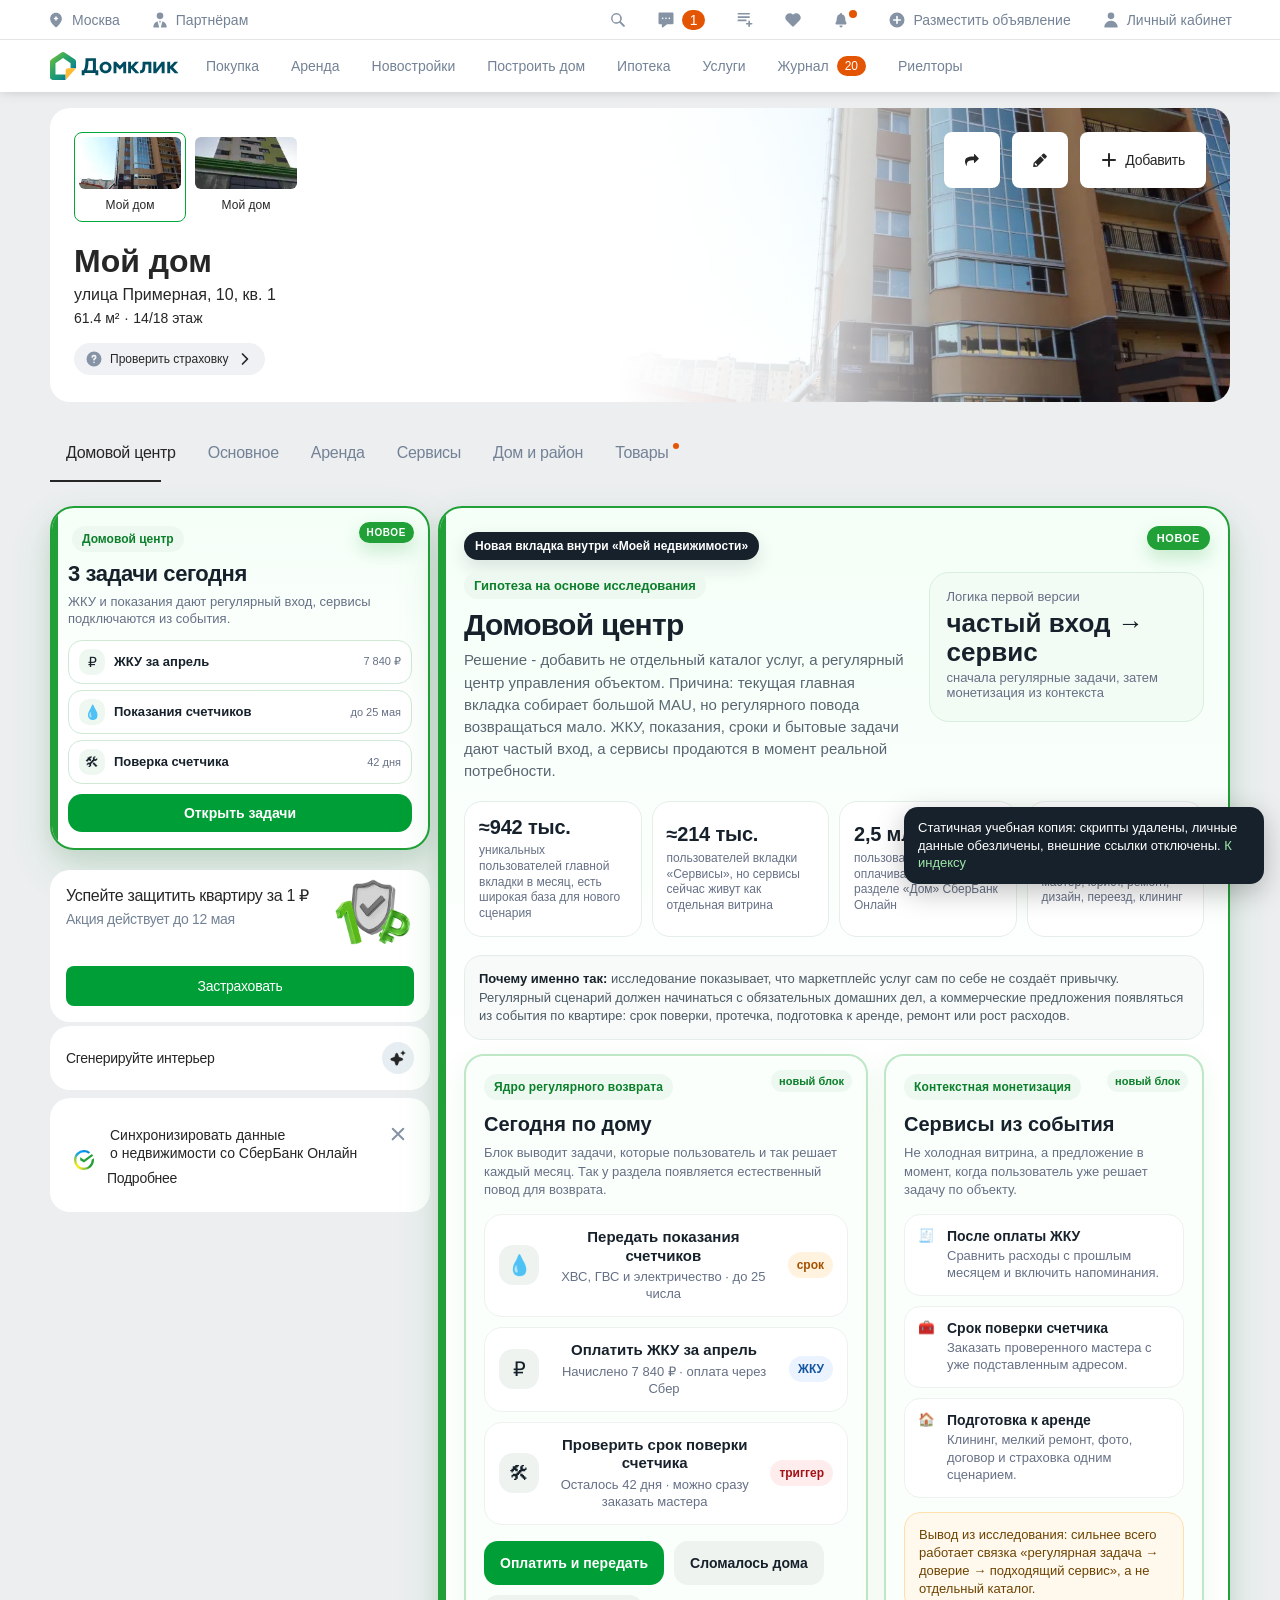
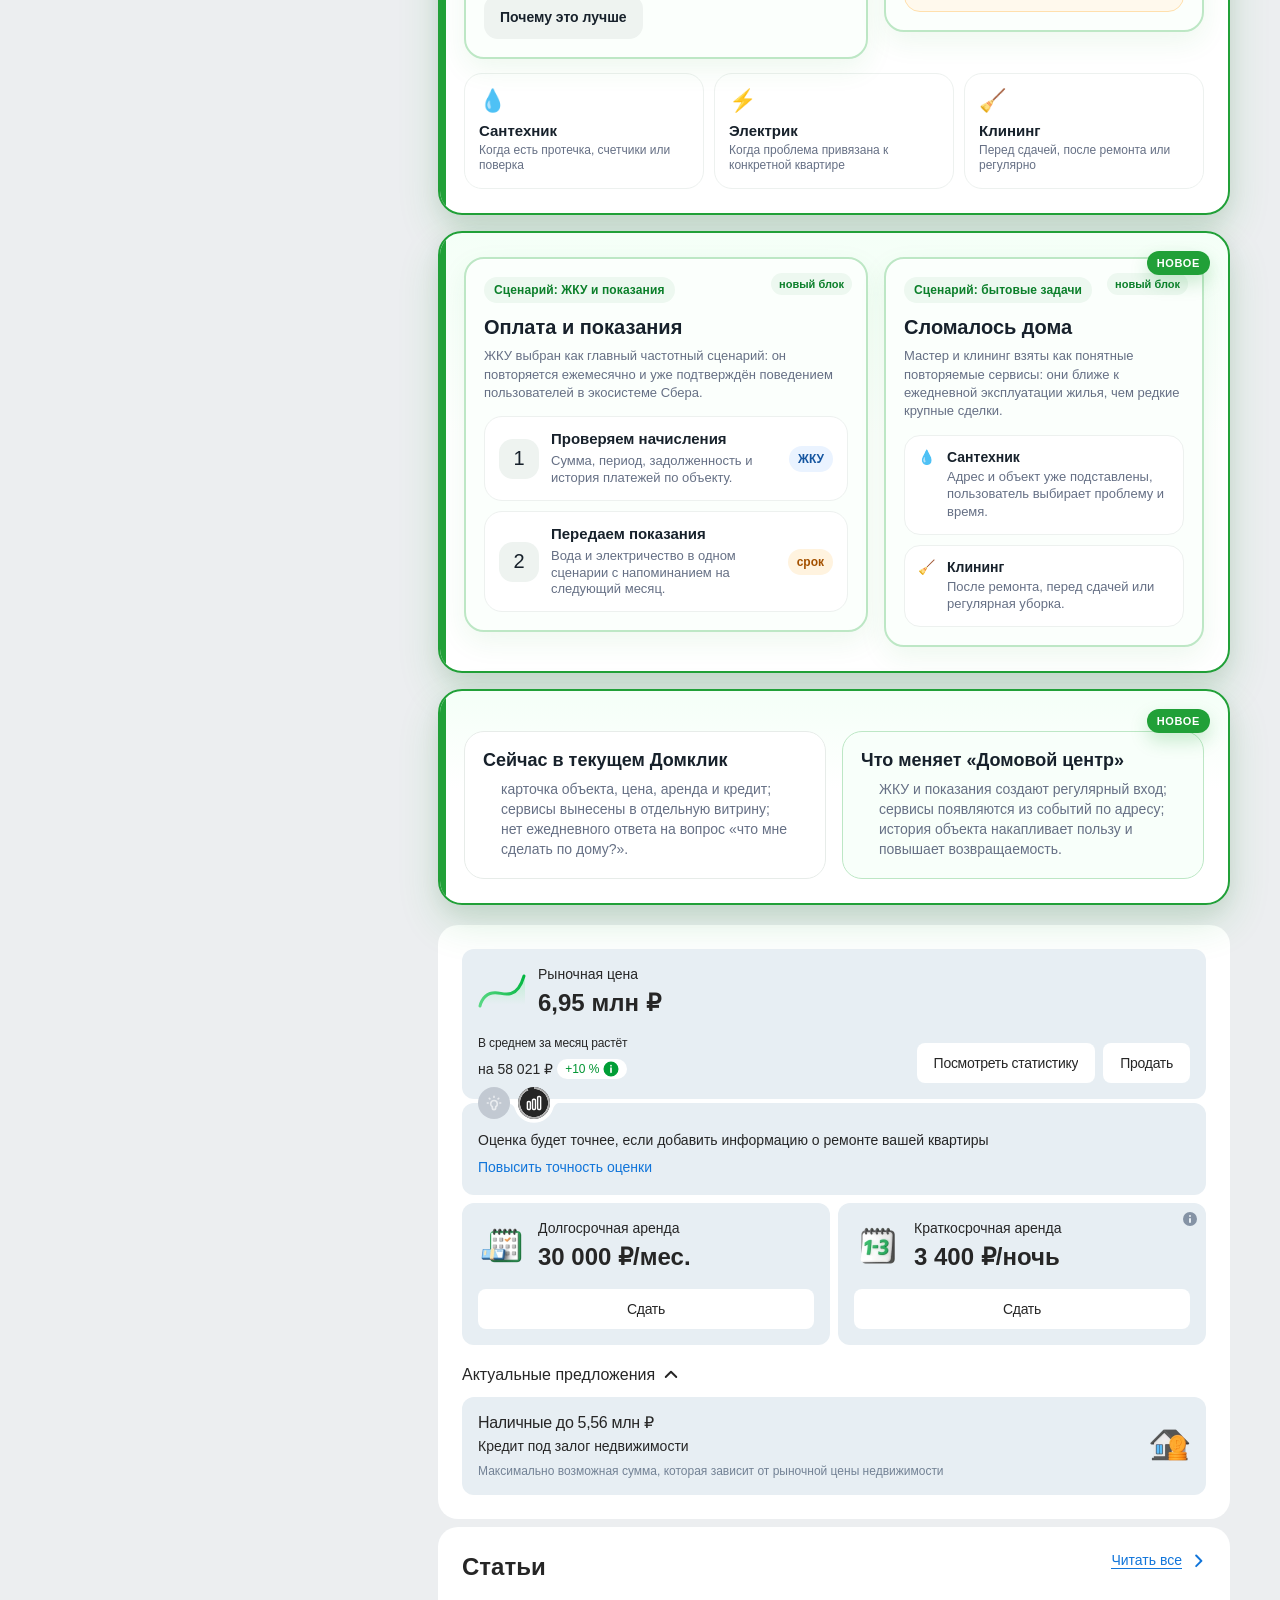
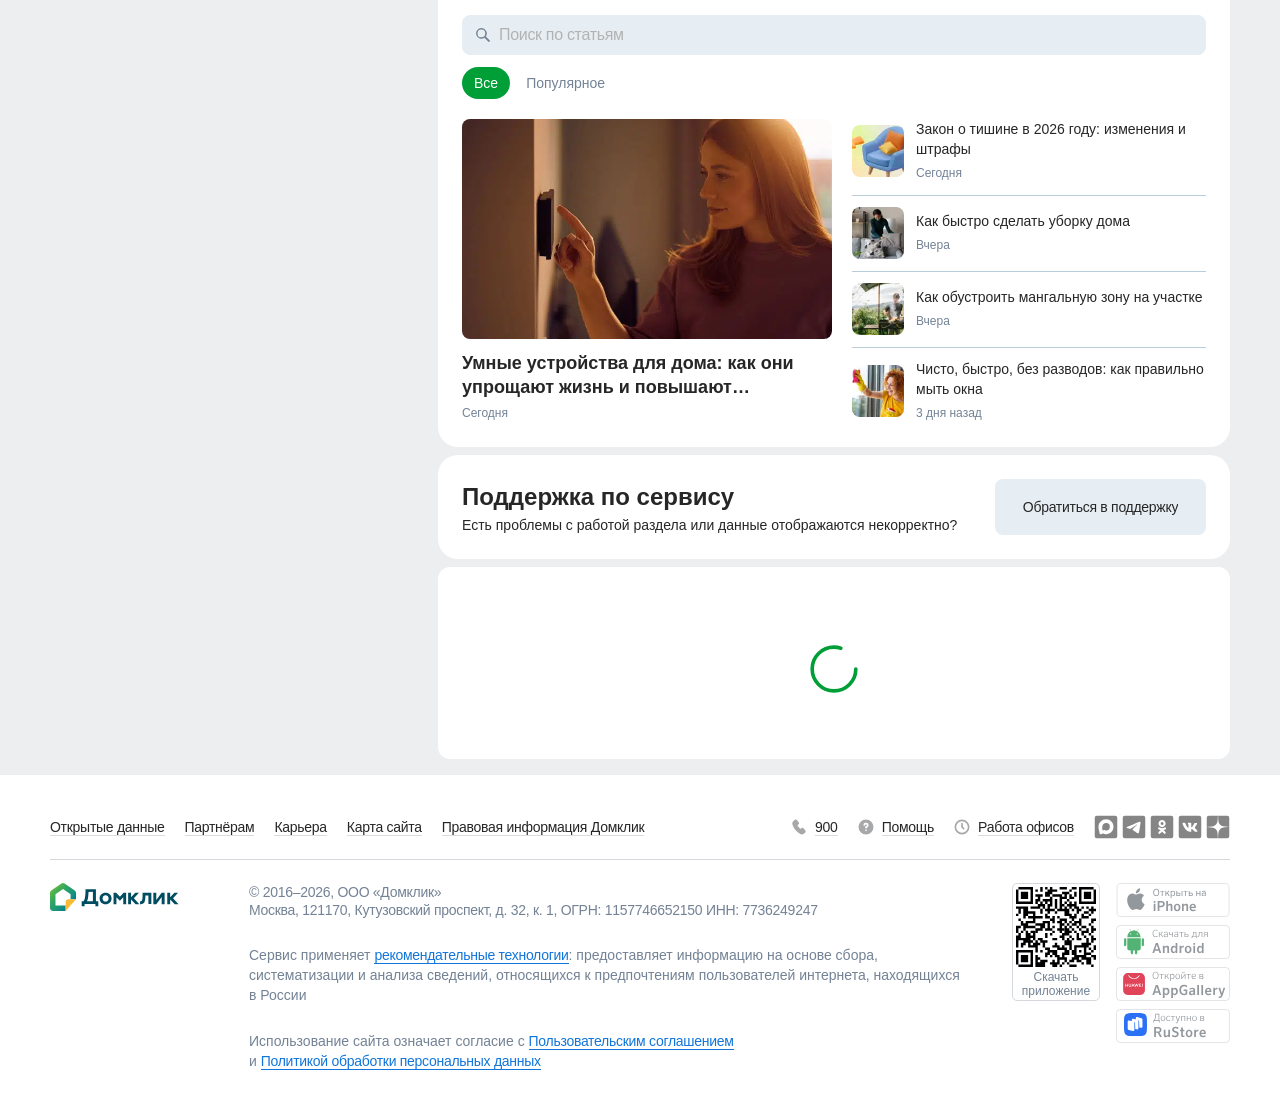
==== prototype/domclick_myhome_after_1to1.html @ 3a52a2d3 "Publish Domclick coursework prototype" ====
<!DOCTYPE html>
<!-- saved from url=(0064)https://domclick.ru/my-home?utm_term=menu_lk_dc&from=topline2020 -->
<html lang="ru" style="--toplineHeight: 92px;"><head><meta http-equiv="Content-Type" content="text/html; charset=UTF-8"><meta name="viewport" content="width=device-width,initial-scale=1"><meta name="referrer" content="strict-origin-when-cross-origin"><link rel="preconnect" href="#" data-original-href="https://statics.dmclk.ru/" crossorigin=""><link rel="preload" href="#" data-original-href="https://statics.dmclk.ru/rcf/fonts/SBSansText-Regular.woff2" as="font" type="font/woff2" crossorigin=""><link rel="preload" href="#" data-original-href="https://statics.dmclk.ru/rcf/fonts/SBSansText-Medium.woff2" as="font" type="font/woff2" crossorigin=""><link rel="preload" href="#" data-original-href="https://statics.dmclk.ru/rcf/fonts/SBSansText-SemiBold.woff2" as="font" type="font/woff2" crossorigin=""><link rel="preload" href="#" data-original-href="https://statics.dmclk.ru/rcf/fonts/SBSansDisplay-SemiBold.woff2" as="font" type="font/woff2" crossorigin=""><link rel="icon" href="#" data-original-href="https://statics.dmclk.ru/rcf/icons/favicon.ico" sizes="32x32"><link rel="icon" href="#" data-original-href="https://statics.dmclk.ru/rcf/icons/icon.svg" type="image/svg+xml"><link rel="apple-touch-icon" sizes="180x180" href="#" data-original-href="https://statics.dmclk.ru/rcf/icons/apple-icon-180x180.png"><meta name="theme-color" content="#fff"><link rel="x-disabled-manifest" href="#" data-original-href="https://domclick.ru/my-home/manifest.json"><title>Домклик - поиск, проверка и безопасная сделка с недвижимостью!</title><meta name="description" content="Найти, купить, снять квартиру, комнату, дом и коммерческую недвижимость. Объявления о продаже и аренде недвижимости от партнеров СберБанка и проверенных собственников. Бесплатное размещение объявлений."><meta property="og:type" content="website"><meta property="og:site_name" content="Домклик - поиск, проверка и безопасная сделка с недвижимостью!"><meta property="og:url" content=""><meta property="og:locale" content="ru_RU"><meta property="og:title" content="Домклик - поиск, проверка и безопасная сделка с недвижимостью!"><meta property="og:description" content="Найти, купить, снять квартиру, комнату, дом и коммерческую недвижимость. Объявления о продаже и аренде недвижимости от партнеров СберБанка и проверенных собственников. Бесплатное размещение объявлений."><meta property="og:image" content="https://statics.dmclk.ru/rcf/pictures/seo_common.jpeg"><meta property="og:image:width" content="1200"><meta property="og:image:height" content="630"><meta property="vk:image" content="https://statics.dmclk.ru/rcf/pictures/seo_vk.jpeg"><meta property="og:image" content="https://statics.dmclk.ru/rcf/pictures/seo_tg.png"><meta property="article:tag" content=""><meta name="twitter:card" content="summary_large_image"><meta name="twitter:title" content="Домклик - поиск, проверка и безопасная сделка с недвижимостью!"><meta name="twitter:description" content="Найти, купить, снять квартиру, комнату, дом и коммерческую недвижимость. Объявления о продаже и аренде недвижимости от партнеров СберБанка и проверенных собственников. Бесплатное размещение объявлений."><meta property="twitter:image" content="https://statics.dmclk.ru/rcf/pictures/seo_common.jpeg"><link rel="preload" href="../Основное_files/vendors-7958b8ec_4960047172e5c5de9ebc.css" as="style"><link rel="preload" href="../Основное_files/vendors-a6929530_ffeafd021aa7d124e6a7.css" as="style"><link rel="preload" href="../Основное_files/vendors-204b1545_5a73cdccc390124bc0cb.css" as="style"><link rel="preload" href="../Основное_files/vendors-2dca9293_71c8268afcb80563944d.css" as="style"><link rel="preload" href="../Основное_files/vendors-536eaa00_b7d42dc5b33cae38c713.css" as="style"><link rel="preload" href="#" data-original-href="https://statics.dmclk.ru/confer/2633/1309474/css/3816_ae1d25320908b0a89c8b.css" as="style"><link rel="preload" href="../Основное_files/5879_aeb406b02d1d22bece61.css" as="style"><link rel="preload" href="#" data-original-href="https://statics.dmclk.ru/confer/2633/1309474/css/1444_1a8099cc1116213e19fb.css" as="style"><link rel="preload" href="#" data-original-href="https://statics.dmclk.ru/confer/2633/1309474/css/6949_925325622d3fd25fdd58.css" as="style"><link rel="preload" href="../Основное_files/7840_604d4e7612a887731e3e.css" as="style"><link rel="preload" href="../Основное_files/main_90a91e10c04c7fe572e3.css" as="style"><link href="../Основное_files/vendors-536eaa00_b7d42dc5b33cae38c713.css" rel="stylesheet"><link href="../Основное_files/vendors-2dca9293_71c8268afcb80563944d.css" rel="stylesheet"><link href="../Основное_files/vendors-204b1545_5a73cdccc390124bc0cb.css" rel="stylesheet"><link href="../Основное_files/vendors-a6929530_ffeafd021aa7d124e6a7.css" rel="stylesheet"><link href="../Основное_files/vendors-7958b8ec_4960047172e5c5de9ebc.css" rel="stylesheet"><link href="../Основное_files/main_90a91e10c04c7fe572e3.css" rel="stylesheet"><meta content="extension" property="gosuslugi.plugin.extension.content"><link rel="stylesheet" type="text/css" href="../Основное_files/async-web-environment-layer_4ec8e3279fe365eb991e.css"><style type="text/css">.Header-module__header___Nr7LM__6-0-5{align-items:center;background-color:var(--color_bg_surface_primary,#fff);border-radius:24px 24px 0 0;box-sizing:border-box;display:flex;height:44px;justify-content:space-between;padding:12px 12px 0}.Header-module__header__text___WcnMU__6-0-5{padding:0 4px}.Header-module__header__text_wrapper___AtdVR__6-0-5{display:flex;justify-content:center;margin-left:32px;width:100%}.Header-module__header__button_icon___P9iKx__6-0-5{color:var(--color_icon_secondary_default,#8593a5)}@media (max-width:1023px){.Header-module__header___Nr7LM__6-0-5{border-radius:0}}</style><style type="text/css">.TabItem-module__tab___so4Wb__6-0-5{-webkit-touch-callout:none;align-content:center;-webkit-appearance:button;background-color:var(--color_bg_control_primary_default,#fff);border:none;box-shadow:none;box-sizing:border-box;color:inherit;cursor:pointer;display:flex;flex-direction:column;font:inherit;font-size:0;gap:4px;justify-content:center;margin:0;outline:none;text-decoration:none;-webkit-user-select:none;user-select:none}.TabItem-module__tab___so4Wb__6-0-5::-moz-focus-inner{border:none}.TabItem-module__tab___so4Wb__6-0-5:focus{outline:none}.TabItem-module__tab_text___vUxr6__6-0-5{color:var(--color_text_secondary,#738295)}.TabItem-module__tab___so4Wb__6-0-5:hover{cursor:pointer}.TabItem-module__tab_selected___-vess__6-0-5 .TabItem-module__tab_text___vUxr6__6-0-5{color:var(--color_text_success,#009532)}.TabItem-module__tab_selected___-vess__6-0-5 .TabItem-module__tab_icon___pOwdL__6-0-5{color:var(--color_bg_brand_default,#009e36)}</style><style type="text/css">.Tabbar-module__tabbar___f0tL8__6-0-5{align-content:center;border-top:1px solid #d5d8dc80;display:flex;height:56px;justify-content:space-around;padding:8px}.Tabbar-module__tabbar_icon___26Wi-__6-0-5{fill:var(--color_text_secondary,#738295);align-self:center;height:20px;width:20px}.Tabbar-module__tabbar_icon_selected___IWX4d__6-0-5{fill:var(--color_bg_brand_default,#009e36)}</style><style type="text/css">.ChatScreen-module__chat_screen___GWwCJ__6-0-5{align-items:center;align-self:stretch;display:flex;flex:1 0 0;flex-direction:column;justify-content:center;padding:12px 32px}.ChatScreen-module__chat_screen_title___CPkeO__6-0-5{margin-top:20px}.ChatScreen-module__chat_screen_subtitle___zyHCq__6-0-5{color:var(--color_text_secondary,#738295);margin-top:8px;text-align:center}.ChatScreen-module__chat_screen_button___BMntY__6-0-5{margin-top:24px;text-align:center;width:100%}</style><style type="text/css">.ErrorScreen-module__error_screen___Pj4NP__6-0-5{display:flex;flex-direction:column;height:100%;justify-content:center}.ErrorScreen-module__error_screen__img___iEBVK__6-0-5{align-self:center}.ErrorScreen-module__error_screen__title___rVWfC__6-0-5{margin-top:20px}.ErrorScreen-module__error_screen__button___BJYB5__6-0-5{margin-top:24px;width:100%}</style><style type="text/css">.styles-module__text___gB7aS__6-0-5{color:var(--color_text_secondary,#738295)}</style><style type="text/css">.ChatBody-module__chat___XaPZB__6-0-5{animation:ChatBody-module__fadeIn___TmK-K__6-0-5 .15s ease-in-out forwards;background-color:var(--color_bg_surface_primary,#fff);border-radius:24px 24px 0 24px;bottom:20px;box-shadow:0 8px 24px #2426291f;display:flex;flex-direction:column;height:675px;justify-content:space-between;position:fixed;right:76px;width:400px}.ChatBody-module__chat__body___Pw14w__6-0-5{display:flex;flex-direction:column;height:calc(100% - 56px);justify-content:space-between;overflow:auto}.ChatBody-module__chat__body_loader___Zo9VS__6-0-5,.ChatBody-module__chat__icon___Wk70X__6-0-5{align-items:center;display:flex;height:100%;justify-content:center;width:100%}@keyframes ChatBody-module__fadeIn___TmK-K__6-0-5{0%{opacity:0}to{opacity:1}}@media (max-width:1023px){.ChatBody-module__chat___XaPZB__6-0-5{border-radius:0;bottom:auto;height:100%!important;left:0;max-height:100%!important;min-height:100%!important;min-width:100vw!important;position:fixed!important;right:auto;top:0;transform:none;width:100%!important}}.ChatBody-module__assistant___rZXNs__6-0-5{align-items:center;display:flex;flex-direction:column;height:100%;justify-content:center}</style><style type="text/css">.ChatButton-module__chat_button___gmBuv__6-0-5{background-color:var(--color_bg_surface_inverse,#262626);border-radius:8px;box-shadow:#2426291f;color:#fff;cursor:pointer;display:block;height:56px;position:relative;-webkit-user-select:none;user-select:none;width:56px}.ChatButton-module__chat_button___gmBuv__6-0-5:after,.ChatButton-module__chat_button___gmBuv__6-0-5:before{background-position:50%;background-repeat:no-repeat;border-radius:5px;content:"";display:block;height:100%;left:0;position:absolute;top:0;transition:opacity .15s ease-in-out ease;width:100%}.ChatButton-module__chat_button___gmBuv__6-0-5:before{background-image:url("data:image/svg+xml;charset=utf-8,%3Csvg width='18' height='18' fill='none' xmlns='http://www.w3.org/2000/svg'%3E%3Cpath fill-rule='evenodd' clip-rule='evenodd' d='M1.5 0A1.5 1.5 0 0 0 0 1.5v11A1.5 1.5 0 0 0 1.5 14H4v3a1 1 0 0 0 1.625.78L10.35 14H16.5a1.5 1.5 0 0 0 1.5-1.5v-11A1.5 1.5 0 0 0 16.5 0h-15ZM5 8a1 1 0 1 0 0-2 1 1 0 0 0 0 2Zm4 0a1 1 0 1 0 0-2 1 1 0 0 0 0 2Zm5-1a1 1 0 1 1-2 0 1 1 0 0 1 2 0Z' fill='%23fff'/%3E%3C/svg%3E");background-position:50%;opacity:1}.ChatButton-module__chat_button___gmBuv__6-0-5:after{background-image:url("data:image/svg+xml;charset=utf-8,%3Csvg width='16' height='16' fill='none' xmlns='http://www.w3.org/2000/svg'%3E%3Cpath fill-rule='evenodd' clip-rule='evenodd' d='M14.561 14.718a1.081 1.081 0 0 0-.047-1.459L2.494 1.24a.925.925 0 0 0-1.368.044 1.081 1.081 0 0 0 .047 1.458l12.02 12.02a.925.925 0 0 0 1.368-.043Z' fill='%23fff'/%3E%3Cpath fill-rule='evenodd' clip-rule='evenodd' d='M1.44 14.718a1.081 1.081 0 0 1 .046-1.459L13.507 1.24a.925.925 0 0 1 1.367.044 1.081 1.081 0 0 1-.047 1.458L2.807 14.76a.925.925 0 0 1-1.368-.043Z' fill='%23fff'/%3E%3C/svg%3E");opacity:0}.ChatButton-module__chat_button___gmBuv__6-0-5.ChatButton-module__open___PxVAh__6-0-5{border-bottom-left-radius:0;border-top-left-radius:0}.ChatButton-module__chat_button___gmBuv__6-0-5.ChatButton-module__open___PxVAh__6-0-5:before{opacity:0}.ChatButton-module__chat_button___gmBuv__6-0-5.ChatButton-module__open___PxVAh__6-0-5:after{opacity:1}.ChatButton-module__chat_button___gmBuv__6-0-5.ChatButton-module__open___PxVAh__6-0-5 .ChatButton-module__unreadCount___V7PXx__6-0-5{opacity:0}@media screen and (max-width:(max-width:767px)){.ChatButton-module__chat_button___gmBuv__6-0-5.ChatButton-module__open___PxVAh__6-0-5:after,.ChatButton-module__chat_button___gmBuv__6-0-5.ChatButton-module__open___PxVAh__6-0-5:before,.ChatButton-module__chat_button___gmBuv__6-0-5:after,.ChatButton-module__chat_button___gmBuv__6-0-5:before{transition:none}}@media (max-width:1023px){.ChatButton-module__chat_button___gmBuv__6-0-5.ChatButton-module__open___PxVAh__6-0-5{display:none}}</style><style type="text/css">.Main-module__chat___rSINW__6-0-5{animation:Main-module__chatButtonFadeIn___nBdVK__6-0-5 .15s ease-in-out forwards;bottom:20px;display:block;left:auto;position:fixed;right:20px;top:auto;z-index:1001}.Main-module__chat__hide___zLqoi__6-0-5{animation:none;opacity:0;z-index:-1}.Main-module__chat__open___8CD4b__6-0-5{z-index:1400!important}@keyframes Main-module__chatButtonFadeIn___nBdVK__6-0-5{0%{opacity:0;z-index:-1}to{opacity:1;z-index:1001}}</style><link rel="stylesheet" type="text/css" href="../Основное_files/async-home-page_8d88038f572aa24e29ca.css"><style>.lfl-loader--14-2-10{margin:100px auto;width:32px}</style><style>.ldr-root-389-9-0-4{display:inline-block}.ldr-root-389-9-0-4.ldr-extra-large-d37-9-0-4{height:48px;width:48px}.ldr-root-389-9-0-4.ldr-large-7c8-9-0-4{height:32px;width:32px}.ldr-root-389-9-0-4.ldr-medium-22c-9-0-4{height:24px;width:24px}.ldr-root-389-9-0-4.ldr-small-9bd-9-0-4{height:16px;width:16px}.ldr-root-389-9-0-4 .ldr-svg-a4e-9-0-4{animation:ldr-svgRotate-911-9-0-4 1.6s linear infinite}.ldr-root-389-9-0-4 .ldr-svg-a4e-9-0-4 .ldr-circle-inner-a36-9-0-4,.ldr-root-389-9-0-4 .ldr-svg-a4e-9-0-4 .ldr-circle-outer-0a7-9-0-4{fill:transparent;stroke-dashoffset:30;stroke-width:5px}.ldr-root-389-9-0-4 .ldr-svg-a4e-9-0-4 .ldr-circle-inner-a36-9-0-4{animation:ldr-circleBorder-1ef-9-0-4 3.2s linear infinite;stroke:var(--color_border_success_default,#00a739);stroke-dasharray:180;stroke-linecap:round;transform-origin:center}.ldr-root-389-9-0-4.ldr-brand-465-9-0-4 .ldr-svg-a4e-9-0-4 .ldr-circle-inner-a36-9-0-4{stroke:var(--color_bg_brand_default,#009e36)}.ldr-root-389-9-0-4.ldr-inverse-368-9-0-4 .ldr-svg-a4e-9-0-4 .ldr-circle-inner-a36-9-0-4{stroke:var(--color_bg_control_primary_default,#fff)}.ldr-root-389-9-0-4.ldr-dark-a4c-9-0-4 .ldr-svg-a4e-9-0-4 .ldr-circle-inner-a36-9-0-4{stroke:var(--color_bg_accent_neutral_contrast,#636f7f)}.ldr-root-389-9-0-4.ldr-warning-7d7-9-0-4 .ldr-svg-a4e-9-0-4 .ldr-circle-inner-a36-9-0-4{stroke:var(--color_bg_accent_warning_contrast,#fdc426)}.ldr-root-389-9-0-4.ldr-error-d29-9-0-4 .ldr-svg-a4e-9-0-4 .ldr-circle-inner-a36-9-0-4{stroke:var(--color_bg_accent_critical_contrast,#e35502)}.ldr-root-389-9-0-4.ldr-neutral-43c-9-0-4 .ldr-svg-a4e-9-0-4 .ldr-circle-inner-a36-9-0-4{stroke:var(--color_bg_accent_info_contrast,#1175da)}@keyframes ldr-svgRotate-911-9-0-4{0%{transform:rotate(0)}to{transform:rotate(1turn)}}@keyframes ldr-circleBorder-1ef-9-0-4{0%{stroke-dashoffset:30}50%{stroke-dashoffset:180;transform:rotate(180deg)}to{stroke-dashoffset:30;transform:rotate(1turn)}}</style><style>.tpln-CookieAlert-text--12-2-0{font:400 14px/20px SBSans,sans-serif;letter-spacing:normal;margin:0;padding:0;text-decoration:none;text-indent:0;text-shadow:none;text-transform:none}.tpln-CookieAlert-root--12-2-0{background:var(--color_bg_surface_primary,#fff);bottom:0;box-shadow:0 2px 16px rgba(36,38,41,.16);left:0;padding-bottom:16px;padding-top:16px;position:fixed;right:0;z-index:7000}@media (max-width:767px){.tpln-CookieAlert-root--12-2-0{bottom:auto;flex-direction:column;top:0;z-index:1210}}.tpln-CookieAlert-inner--12-2-0{box-sizing:border-box;max-width:1280px;min-width:320px;padding:0 16px}@media (min-width:768px){.tpln-CookieAlert-inner--12-2-0{padding:0 34px}}@media (min-width:1280px){.tpln-CookieAlert-inner--12-2-0{padding:0 50px}}.tpln-CookieAlert-inner--12-2-0{align-items:center;display:flex;margin:0 auto}@media (max-width:767px){.tpln-CookieAlert-inner--12-2-0{flex-direction:column}}.tpln-CookieAlert-text--12-2-0{color:var(--color_text_primary,#262626);flex-grow:1}@media (max-width:360px){.tpln-CookieAlert-text--12-2-0{letter-spacing:-.5px}}.tpln-CookieAlert-spoilerIntro--12-2-0{line-height:40px}@media (max-width:767px){.tpln-CookieAlert-spoilerIntro--12-2-0{line-height:20px}}.tpln-CookieAlert-spoilerFull--12-2-0{color:var(--color_text_secondary,#738295);margin-top:-6px}@media (max-width:767px){.tpln-CookieAlert-spoilerFull--12-2-0{margin-bottom:8px;margin-top:0}}.tpln-CookieAlert-spoilerButton--12-2-0{margin-left:8px}@media (max-width:767px){.tpln-CookieAlert-spoilerButton--12-2-0{display:block;margin:8px 0}}.tpln-CookieAlert-button--12-2-0{margin-left:40px}@media (max-width:767px){.tpln-CookieAlert-button--12-2-0{margin-left:0;margin-top:8px}}.tpln-Content-wrapper--12-2-0{text-align:left;width:310px}.tpln-Content-gradient--12-2-0{background:linear-gradient(133.28deg,#6bbd3f 10.67%,#209a73 55.57%,#0276a2 83.11%),linear-gradient(0deg,#242629,#242629);background-clip:text;-webkit-background-clip:text;color:transparent;display:block}.tpln-Content-text--12-2-0{color:#737476;margin-top:8px}.tpln-Content-text--12-2-0 a span{border-bottom:none}.tpln-CallConsultationHint-hint--12-2-0{padding:24px 16px;position:relative;z-index:1}.tpln-CallConsultationHint-close--12-2-0{color:var(--color_icon_secondary_default,#8593a5);cursor:pointer;padding:10px;position:absolute;right:0;top:0;z-index:1}.tpln-CallMe-header--12-2-0{color:var(--color_text_primary,#262626);font:500 14px/20px SBSans,sans-serif;letter-spacing:normal;margin:0;padding:0;text-decoration:none;text-indent:0;text-shadow:none;text-transform:none}.tpln-CallMe-root--12-2-0{box-shadow:none;box-sizing:border-box;outline:none}.tpln-CallMe-root--12-2-0::-moz-focus-inner{border:none}.tpln-CallMe-root--12-2-0:focus{outline:none}.tpln-CallMe-root--12-2-0{background:var(--color_bg_surface_primary,#fff);bottom:0;display:block;left:0;padding:8px 12px 4px;position:sticky;right:0;text-decoration:none;z-index:1}@media (max-width:767px){.tpln-CallMe-root--12-2-0{margin-top:8px;padding-bottom:16px;position:fixed}}.tpln-CallMe-banner--12-2-0{align-items:center;background:#f1f9f4;border-radius:12px;display:flex;justify-content:space-between;padding:8px 12px}@media (max-width:767px){.tpln-CallMe-banner--12-2-0{padding:12px 16px}}.tpln-CallMe-header--12-2-0{padding-right:12px}.tpln-CallMe-icon--12-2-0{margin-right:6px}.tpln-wallet-wallet--12-2-0{color:var(--color_text_brand_default,#009532);font-size:14px;margin-left:auto}.tpln-collapsibleChildren-hidden--12-2-0{display:none}.tpln-navItem-item--12-2-0{box-shadow:none;box-sizing:border-box;outline:none}.tpln-navItem-item--12-2-0::-moz-focus-inner{border:none}.tpln-navItem-item--12-2-0:focus{outline:none}.tpln-navItem-text--12-2-0{color:var(--color_text_primary,#262626);font:500 14px/20px SBSans,sans-serif;letter-spacing:normal;margin:0;padding:0;text-decoration:none;text-indent:0;text-shadow:none;text-transform:none}.tpln-navItem-root--12-2-0{height:100%}.tpln-navItem-root--12-2-0.tpln-navItem-adfox--12-2-0 .tpln-navItem-item--12-2-0 .tpln-navItem-itemContent--12-2-0{cursor:default}.tpln-navItem-root--12-2-0.tpln-navItem-pushRight--12-2-0{margin-left:auto}.tpln-navItem-root--12-2-0.tpln-navItem-hide--12-2-0{display:none}.tpln-navItem-root--12-2-0.tpln-navItem-chat--12-2-0{min-width:48px}.tpln-navItem-root--12-2-0.tpln-navItem-notifications--12-2-0{min-width:48px;position:static}@media (max-width:1279px){.tpln-navItem-root--12-2-0.tpln-navItem-newOffer--12-2-0 .tpln-navItem-icon--12-2-0{color:var(--color_icon_brand_default,#009e36)}}.tpln-navItem-item--12-2-0{-webkit-tap-highlight-color:transparent;-webkit-touch-callout:none;display:block;height:100%;position:relative;text-decoration:none;-webkit-user-select:none;user-select:none}.tpln-navItem-itemContent--12-2-0{align-items:center;color:var(--color_text_secondary,#738295);cursor:pointer;display:flex;height:100%;justify-content:center;padding:0 16px;position:relative;text-decoration:none;text-overflow:ellipsis;transition:background-color .3s ease-in-out,color .3s ease-in-out}@media (max-width:1080px){.tpln-navItem-itemContent--12-2-0{padding:0 12px}}@media (max-width:375px){.tpln-navItem-itemContent--12-2-0{padding:0 12px}}.tpln-navItem-itemContent--12-2-0 .tpln-navItem-icon--12-2-0{color:var(--color_icon_secondary_default,#8593a5)}.tpln-navItem-itemContent--12-2-0 .tpln-navItem-text--12-2-0{line-height:19px}.tpln-navItem-title--12-2-0{align-items:center;display:flex;position:relative;width:max-content}.tpln-navItem-title--12-2-0:after{background-color:var(--color_text_success,#009532);bottom:-16px;content:"";display:block;height:2px;opacity:0;position:absolute;transition:opacity .3s ease-in-out;width:100%}.tpln-navItem-in-header--12-2-0{height:40px}@media (max-width:767px){.tpln-navItem-in-header--12-2-0{height:100%}}@media (-ms-high-contrast:active),(hover:hover),all and (-ms-high-contrast:none){.tpln-navItem-in-header--12-2-0:hover>.tpln-navItem-itemContent--12-2-0:not(.tpln-navItem-isActive--12-2-0){background-color:var(--color_bg_accent_success_hover,#ccf1d9);color:var(--color_text_primary,#262626)}.tpln-navItem-in-header--12-2-0:hover>.tpln-navItem-itemContent--12-2-0:not(.tpln-navItem-isActive--12-2-0) .tpln-navItem-icon--12-2-0{color:var(--color_icon_secondary_hover,#738295)}}.tpln-navItem-in-header--12-2-0:focus-visible>.tpln-navItem-itemContent--12-2-0:not(.tpln-navItem-isActive--12-2-0){background-color:var(--color_bg_accent_success_hover,#ccf1d9);color:var(--color_text_primary,#262626)}.tpln-navItem-in-header--12-2-0:focus-visible>.tpln-navItem-itemContent--12-2-0:not(.tpln-navItem-isActive--12-2-0) .tpln-navItem-icon--12-2-0{color:var(--color_icon_secondary_hover,#738295)}@media (-ms-high-contrast:active),(hover:hover),all and (-ms-high-contrast:none){.tpln-navItem-in-header--12-2-0 .tpln-navItem-in-submenu--12-2-0:hover>.tpln-navItem-itemContent--12-2-0:not(.tpln-navItem-isActive--12-2-0){background-color:var(--color_bg_accent_success_hover,#ccf1d9);color:var(--color_text_primary,#262626)}.tpln-navItem-in-header--12-2-0 .tpln-navItem-in-submenu--12-2-0:hover>.tpln-navItem-itemContent--12-2-0:not(.tpln-navItem-isActive--12-2-0) .tpln-navItem-icon--12-2-0{color:var(--color_icon_secondary_hover,#738295)}}.tpln-navItem-in-header--12-2-0 .tpln-navItem-in-submenu--12-2-0 .tpln-navItem-itemContent--12-2-0{color:var(--color_text_secondary,#738295)}.tpln-navItem-in-header--12-2-0 .tpln-navItem-in-submenu--12-2-0 .tpln-navItem-icon--12-2-0{color:var(--color_icon_secondary_default,#8593a5)}.tpln-navItem-in-header--12-2-0 .tpln-navItem-in-submenu--12-2-0:focus-visible>.tpln-navItem-itemContent--12-2-0:not(.tpln-navItem-isActive--12-2-0){background-color:var(--color_bg_accent_success_hover,#ccf1d9);color:var(--color_text_primary,#262626)}.tpln-navItem-in-header--12-2-0 .tpln-navItem-in-submenu--12-2-0:focus-visible>.tpln-navItem-itemContent--12-2-0:not(.tpln-navItem-isActive--12-2-0) .tpln-navItem-icon--12-2-0{color:var(--color_icon_secondary_hover,#738295)}.tpln-navItem-in-footer--12-2-0{height:100%;position:static;text-decoration:none}@media (-ms-high-contrast:active),(hover:hover),all and (-ms-high-contrast:none){.tpln-navItem-in-footer--12-2-0:hover .tpln-navItem-itemContent--12-2-0{color:var(--color_text_primary,#262626)}.tpln-navItem-in-footer--12-2-0:hover .tpln-navItem-title--12-2-0:after{opacity:1}}.tpln-navItem-in-footer--12-2-0:focus-visible .tpln-navItem-itemContent--12-2-0{color:var(--color_text_primary,#262626)}.tpln-navItem-in-footer--12-2-0:focus-visible .tpln-navItem-title--12-2-0:after{opacity:1}.tpln-navItem-in-footer--12-2-0 .tpln-navItem-isActive--12-2-0,.tpln-navItem-in-footer--12-2-0 .tpln-navItem-isActive--12-2-0:hover{background-color:inherit;color:var(--color_text_success,#009532)}.tpln-navItem-in-footer--12-2-0 .tpln-navItem-isActive--12-2-0 .tpln-navItem-title--12-2-0:after,.tpln-navItem-in-footer--12-2-0 .tpln-navItem-isActive--12-2-0:hover .tpln-navItem-title--12-2-0:after{opacity:1}.tpln-navItem-in-footer--mobile--12-2-0{overflow:hidden}.tpln-navItem-in-footer--mobile--12-2-0 .tpln-navItem-text--12-2-0{background-image:linear-gradient(to right,var(--color_border_input_default,#a8b4bd) 0,var(--color_border_input_default,#a8b4bd) 100%);background-position:0 100%;background-repeat:repeat-x;background-size:100% 1px;color:var(--color_text_inverse_primary,#fff);overflow:hidden;text-overflow:ellipsis}.tpln-navItem-in-footer--mobile--12-2-0 .tpln-navItem-icon--12-2-0{color:var(--color_icon_inverse_default,#fff)}.tpln-navItem-in-submenu--12-2-0 .tpln-navItem-itemContent--12-2-0{font-weight:400;height:40px;justify-content:left;padding:0 16px}.tpln-navItem-in-mobile-menu--12-2-0 .tpln-navItem-itemContent--12-2-0,.tpln-navItem-in-mobile-menu-burger--12-2-0 .tpln-navItem-itemContent--12-2-0,.tpln-navItem-in-mobile-menu-login--12-2-0 .tpln-navItem-itemContent--12-2-0,.tpln-navItem-in-mobile-menu-user--12-2-0 .tpln-navItem-itemContent--12-2-0{justify-content:space-between;min-height:52px}.tpln-navItem-in-mobile-menu--12-2-0 .tpln-navItem-itemContent--12-2-0 .tpln-navItem-text--12-2-0,.tpln-navItem-in-mobile-menu-burger--12-2-0 .tpln-navItem-itemContent--12-2-0 .tpln-navItem-text--12-2-0,.tpln-navItem-in-mobile-menu-login--12-2-0 .tpln-navItem-itemContent--12-2-0 .tpln-navItem-text--12-2-0,.tpln-navItem-in-mobile-menu-user--12-2-0 .tpln-navItem-itemContent--12-2-0 .tpln-navItem-text--12-2-0{overflow:hidden;text-overflow:ellipsis}.tpln-navItem-in-mobile-menu--12-2-0{height:52px}.tpln-navItem-in-mobile-menu-login--12-2-0 .tpln-navItem-itemContent--12-2-0,.tpln-navItem-in-mobile-menu-user--12-2-0 .tpln-navItem-itemContent--12-2-0{justify-content:flex-start}.tpln-navItem-hasOpener--12-2-0{padding-right:0}.tpln-navItem-isActive--12-2-0{background-color:var(--color_bg_accent_success_active,#bbedcc);color:var(--color_text_primary,#262626)}.tpln-navItem-isActive--12-2-0 .tpln-navItem-icon--12-2-0{color:var(--color_text_primary,#262626);width:16px}.tpln-navItem-onlyContent--12-2-0{padding:0 10px}.tpln-navItem-location--12-2-0 .tpln-navItem-text--12-2-0{margin-right:auto}.tpln-navItem-chat--12-2-0{padding:0}.tpln-navItem-notifications--12-2-0{padding:0;position:static}.tpln-navItem-text--12-2-0{color:inherit;white-space:nowrap}.tpln-navItem-icon--12-2-0{transition:color .3s ease-in-out}.tpln-navItem-icon--12-2-0+.tpln-navItem-text--12-2-0{margin-left:8px}.tpln-navItem-arrowOpener--12-2-0{align-items:center;display:flex;height:52px;padding:0 16px;transition:transform .3s ease-in-out}.tpln-navItem-arrowOpener--12-2-0.tpln-navItem-active--12-2-0{transform:rotate(180deg)}.tpln-navItem-badge--12-2-0{display:inline-flex;margin-left:8px}@media (max-width:767px){.tpln-navItem-badge--12-2-0{margin-right:auto}}.tpln-navItem-badgeNewWrap--12-2-0{display:inline-flex;margin-left:8px}@media (max-width:767px){.tpln-navItem-badgeNewWrap--12-2-0{margin-right:auto}}@media (min-width:768px){.tpln-navItem-badgeNewWrap--12-2-0{display:none}}.tpln-navItem-badgeTextWrap--12-2-0{display:inline-flex;margin-left:8px}.tpln-adfox-banner--topline--12-2-0{height:36px;margin:0 6px;width:100px}@media (max-width:767px){.tpln-adfox-banner--topline--12-2-0{width:auto}}.tpln-adfox-banner--new-buildings--12-2-0{cursor:default;height:100%;margin:0;width:100%}.tpln-adfox-banner--new-buildings--12-2-0 .tpln-adfox-container--12-2-0{height:100%;width:100%}.tpln-SberElk-sberElk--12-2-0{padding:0 16px}@media (max-width:767px){.tpln-SberElk-sberElk--12-2-0{padding:0 12px}}.tpln-mobileMenu-link--12-2-0{color:var(--color_text_primary,#262626);font:400 14px/20px SBSans,sans-serif;letter-spacing:normal;margin:0;padding:0;text-indent:0;text-shadow:none;text-transform:none}.tpln-mobileMenu-mobileMenu--12-2-0{overflow-x:hidden;padding-bottom:40px;position:relative;z-index:1}.tpln-mobileMenu-mobileMenu--12-2-0.tpln-mobileMenu-inModal--12-2-0{padding-top:var(--toplineHeight)}@media (max-width:767px){.tpln-mobileMenu-mobileMenu--12-2-0.tpln-mobileMenu-show--12-2-0{transform:translateX(0)}.tpln-mobileMenu-mobileMenu--12-2-0.tpln-mobileMenu-transition--12-2-0{transition:transform .32s,top .32s,padding-top .32s}}.tpln-mobileMenu-mobileNav--12-2-0{background-color:var(--color_bg_surface_primary,#fff);left:0;max-height:calc(100% - var(--toplineHeight));min-height:calc(100% - var(--toplineHeight));padding-top:0;position:fixed;top:var(--toplineHeight);transform:translateX(-100%);width:100%}.tpln-mobileMenu-itemButton--12-2-0{padding:8px 16px}.tpln-mobileMenu-itemButton--12-2-0:first-child{padding-top:16px}@media (max-width:767px){.tpln-mobileMenu-itemButton--12-2-0{padding:8px 12px}}.tpln-mobileMenu-delimiter--12-2-0{height:17px;position:relative}.tpln-mobileMenu-delimiter--12-2-0:after{background-color:var(--color_component_divider_default,#d5d8dc);content:"";display:block;height:1px;left:16px;position:absolute;right:16px;top:8px}.tpln-mobileMenu-link--12-2-0{border-bottom:1px solid rgba(var(--color_bg_brand_default,#009e36),.4);color:var(--color_bg_brand_default,#009e36);text-decoration:none}.tpln-adfoxCap-root--12-2-0 .tpln-adfoxCap-preview--12-2-0 .tpln-adfoxCap-description--12-2-0{color:var(--color_text_primary,#262626);font:400 14px/20px SBSans,sans-serif;letter-spacing:normal;margin:0;padding:0;text-decoration:none;text-indent:0;text-shadow:none;text-transform:none}.tpln-adfoxCap-root--12-2-0 .tpln-adfoxCap-preview--12-2-0 .tpln-adfoxCap-header--12-2-0{color:var(--color_text_primary,#262626);font:600 20px/28px SBSansDisplay,sans-serif;letter-spacing:normal;margin:0;padding:0;text-decoration:none;text-indent:0;text-shadow:none;text-transform:none}.tpln-adfoxCap-root--12-2-0{box-shadow:none;box-sizing:border-box;outline:none}.tpln-adfoxCap-root--12-2-0::-moz-focus-inner{border:none}.tpln-adfoxCap-root--12-2-0:focus{outline:none}.tpln-adfoxCap-root--12-2-0{background-color:var(--color_bg_surface_primary,#fff);border:1px solid var(--color_border_surface,#d5d8dc);border-radius:5px;box-shadow:0 0 0 0 rgba(36,38,41,.12);display:block;height:324px;left:0;padding:24px 0 0 24px;position:absolute;right:0;text-decoration:none;top:0;transition:border-color .3s ease-in-out;z-index:2}@media (-ms-high-contrast:active),(hover:hover),all and (-ms-high-contrast:none){.tpln-adfoxCap-root--12-2-0:hover{border-color:transparent}.tpln-adfoxCap-root--12-2-0:hover:before{opacity:1}.tpln-adfoxCap-root--12-2-0:hover .tpln-adfoxCap-description--12-2-0{color:var(--color_text_primary,#262626)}}.tpln-adfoxCap-root--12-2-0:focus-visible{border-color:transparent}.tpln-adfoxCap-root--12-2-0:focus-visible:before{opacity:1}.tpln-adfoxCap-root--12-2-0:focus-visible .tpln-adfoxCap-description--12-2-0{color:var(--color_text_primary,#262626)}.tpln-adfoxCap-root--12-2-0:before{border-radius:5px;bottom:0;box-shadow:0 2px 16px 0 rgba(36,38,41,.12);content:" ";left:0;opacity:0;position:absolute;right:0;top:0;transition:opacity .3s;z-index:-1}.tpln-adfoxCap-root--12-2-0 .tpln-adfoxCap-preview--12-2-0{text-align:left;width:75%;z-index:1}.tpln-adfoxCap-root--12-2-0 .tpln-adfoxCap-preview--12-2-0 .tpln-adfoxCap-header--12-2-0{margin-bottom:4px}.tpln-adfoxCap-root--12-2-0 .tpln-adfoxCap-preview--12-2-0 .tpln-adfoxCap-description--12-2-0{color:var(--color_text_secondary,#738295);margin-bottom:16px}.tpln-adfoxCap-root--12-2-0 .tpln-adfoxCap-scene--12-2-0{align-items:flex-end;border-radius:5px;bottom:0;display:flex;height:234px;justify-content:flex-end;overflow:hidden;position:absolute;right:0;width:202px;z-index:-1}.tpln-adfoxCap-root--12-2-0 .tpln-adfoxCap-scene--12-2-0 .tpln-adfoxCap-frontImage--12-2-0{height:220px;width:143px;z-index:1}.tpln-adfoxCap-root--12-2-0 .tpln-adfoxCap-scene--12-2-0 .tpln-adfoxCap-backImage--12-2-0{bottom:-2px;height:100%;position:absolute;right:0;width:100%}@media (min-width:768px) and (max-width:1023px){.tpln-adfoxCap-root--12-2-0 .tpln-adfoxCap-scene--12-2-0{height:183px;width:157px}.tpln-adfoxCap-root--12-2-0 .tpln-adfoxCap-scene--12-2-0 .tpln-adfoxCap-front-image--12-2-0{height:172px;width:118px}}@media (max-width:767px){.tpln-adfoxCap-root--12-2-0 .tpln-adfoxCap-scene--12-2-0{display:none}}.tpln-rentPromo-promo--12-2-0{border:1px solid var(--color_border_surface,#d5d8dc);border-radius:5px;box-shadow:0 0 0 0 rgba(36,38,41,.12);box-sizing:border-box;height:316px;overflow:hidden;padding:24px;position:relative;transition:border-color .3s ease-in-out}.tpln-rentPromo-promo--12-2-0 .tpln-rentPromo-title--12-2-0{margin-bottom:4px}.tpln-rentPromo-promo--12-2-0 .tpln-rentPromo-features--12-2-0{list-style:disc;margin:0 0 0 22px;padding:0}.tpln-rentPromo-promo--12-2-0 .tpln-rentPromo-featureItem--12-2-0,.tpln-rentPromo-promo--12-2-0 .tpln-rentPromo-features--12-2-0 li{color:var(--color_text_secondary,#738295)}.tpln-rentPromo-promo--12-2-0 .tpln-rentPromo-image--12-2-0{bottom:-5px;height:208px;position:absolute;right:-1px;width:181px;z-index:0}@media (max-width:1023px){.tpln-rentPromo-promo--12-2-0 .tpln-rentPromo-image--12-2-0{height:auto;width:50%}}.tpln-rentPromo-promo--12-2-0 .tpln-rentPromo-button--12-2-0{margin-top:16px}.tpln-adItem-header--12-2-0{font:500 14px/20px SBSans,sans-serif}.tpln-adItem-adItem--12-2-0.tpln-adItem-large--12-2-0 .tpln-adItem-textBlock--12-2-0,.tpln-adItem-header--12-2-0,.tpln-adItem-text--12-2-0{color:var(--color_text_primary,#262626);letter-spacing:normal;margin:0;padding:0;text-decoration:none;text-indent:0;text-shadow:none;text-transform:none}.tpln-adItem-adItem--12-2-0.tpln-adItem-large--12-2-0 .tpln-adItem-textBlock--12-2-0,.tpln-adItem-text--12-2-0{font:400 14px/20px SBSans,sans-serif}.tpln-adItem-adItem--12-2-0.tpln-adItem-large--12-2-0 .tpln-adItem-header--12-2-0{color:var(--color_text_primary,#262626);font:600 18px/24px SBSansDisplay,sans-serif;letter-spacing:normal;margin:0;padding:0;text-decoration:none;text-indent:0;text-shadow:none;text-transform:none}.tpln-adItem-adItem--12-2-0{height:152px;margin:10px;position:relative}.tpln-adItem-adfox--12-2-0{height:324px}.tpln-adItem-adItem--12-2-0.tpln-adItem-width-small--12-2-0,.tpln-adItem-columnItems--12-2-0.tpln-adItem-width-small--12-2-0{width:calc(25% - 20px)}@media (max-width:1279px){.tpln-adItem-adItem--12-2-0.tpln-adItem-width-small--12-2-0,.tpln-adItem-columnItems--12-2-0.tpln-adItem-width-small--12-2-0{width:calc(33.33333% - 28px)}}.tpln-adItem-adItem--12-2-0.tpln-adItem-width-medium--12-2-0,.tpln-adItem-columnItems--12-2-0.tpln-adItem-width-medium--12-2-0{width:calc(33.33333% - 20px)}@media (max-width:1279px){.tpln-adItem-adItem--12-2-0.tpln-adItem-width-medium--12-2-0,.tpln-adItem-columnItems--12-2-0.tpln-adItem-width-medium--12-2-0{width:calc(33.33333% - 28px)}}.tpln-adItem-adItem--12-2-0.tpln-adItem-width-large--12-2-0,.tpln-adItem-columnItems--12-2-0.tpln-adItem-width-large--12-2-0{width:calc(50% - 20px)}@media (max-width:1279px){.tpln-adItem-adItem--12-2-0.tpln-adItem-width-large--12-2-0,.tpln-adItem-columnItems--12-2-0.tpln-adItem-width-large--12-2-0{width:calc(50% - 28px)}}.tpln-adItem-link--12-2-0{box-shadow:none;box-sizing:border-box;outline:none}.tpln-adItem-link--12-2-0::-moz-focus-inner{border:none}.tpln-adItem-link--12-2-0:focus{outline:none}.tpln-adItem-link--12-2-0{background-color:var(--color_bg_surface_primary,#fff);border:1px solid var(--color_border_surface,#d5d8dc);border-radius:5px;box-shadow:0 0 0 0 rgba(36,38,41,.12);display:block;height:152px;left:0;padding:24px;position:absolute;right:0;text-decoration:none;top:0;transition:border-color .3s ease-in-out;z-index:1}@media (-ms-high-contrast:active),(hover:hover),all and (-ms-high-contrast:none){.tpln-adItem-link--12-2-0:hover{border-color:transparent}.tpln-adItem-link--12-2-0:hover:before{opacity:1}.tpln-adItem-link--12-2-0:hover .tpln-adItem-text--12-2-0{color:var(--color_text_primary,#262626)}}.tpln-adItem-link--12-2-0:focus-visible{border-color:transparent}.tpln-adItem-link--12-2-0:focus-visible:before{opacity:1}.tpln-adItem-link--12-2-0:focus-visible .tpln-adItem-text--12-2-0{color:var(--color_text_primary,#262626)}.tpln-adItem-link--12-2-0:before{border-radius:5px;bottom:0;box-shadow:0 2px 16px 0 rgba(36,38,41,.12);content:" ";left:0;opacity:0;position:absolute;right:0;top:0;transition:opacity .3s;z-index:-1}.tpln-adItem-link--12-2-0.tpln-adItem-frk--12-2-0{background:linear-gradient(162deg,rgba(188,255,121,.5) 0,rgba(163,240,235,.5) 70.76%),var(--color_bg_control_primary_default,#fff);border:none}.tpln-adItem-badge--12-2-0{position:absolute;right:24px;top:24px;z-index:1}.tpln-adItem-link--12-2-0.tpln-adItem-banner--12-2-0{height:324px;z-index:2}.tpln-adItem-link--12-2-0.tpln-adItem-banner--12-2-0 .tpln-adItem-textBlock--12-2-0 .tpln-adItem-header--12-2-0{font-size:14px;text-align:left}.tpln-adItem-link--12-2-0.tpln-adItem-banner--12-2-0 .tpln-adItem-imageWrapper--12-2-0 .tpln-adItem-image--12-2-0{width:100%}.tpln-adItem-textBlock--12-2-0{margin-top:5px}.tpln-adItem-adItem--12-2-0.tpln-adItem-large--12-2-0 .tpln-adItem-textBlock--12-2-0{margin-top:0}.tpln-adItem-adItem--12-2-0.tpln-adItem-large--12-2-0 .tpln-adItem-header--12-2-0{margin-bottom:8px}.tpln-adItem-adItem--12-2-0.tpln-adItem-large--12-2-0 .tpln-adItem-imageWrapper--12-2-0{height:auto;justify-content:center;margin-bottom:20px;padding-left:16px;padding-right:16px}@media (max-width:1023px){.tpln-adItem-adItem--12-2-0.tpln-adItem-large--12-2-0 .tpln-adItem-imageWrapper--12-2-0{padding-left:0;padding-right:0}}@media (max-width:768px){.tpln-adItem-adItem--12-2-0.tpln-adItem-large--12-2-0 .tpln-adItem-imageWrapper--12-2-0{margin-bottom:50px}}.tpln-adItem-adItem--12-2-0.tpln-adItem-large--12-2-0 .tpln-adItem-link--12-2-0{padding:16px 15px 0}@media (max-width:768px){.tpln-adItem-adItem--12-2-0.tpln-adItem-large--12-2-0 .tpln-adItem-link--12-2-0{padding-top:33px}}@media (max-width:1023px){.tpln-adItem-adItem--12-2-0.tpln-adItem-large--12-2-0 .tpln-adItem-link--12-2-0{padding-left:5px;padding-right:5px}.tpln-adItem-adItem--12-2-0.tpln-adItem-large--12-2-0 .tpln-adItem-link--12-2-0 .tpln-adItem-textBlock--12-2-0{padding-left:15px}}.tpln-adItem-adItem--12-2-0.tpln-adItem-medium--12-2-0 .tpln-adItem-header--12-2-0{margin-bottom:0;overflow:hidden;text-align:left;text-overflow:ellipsis;white-space:nowrap}.tpln-adItem-adItem--12-2-0.tpln-adItem-medium--12-2-0 .tpln-adItem-header--12-2-0.tpln-adItem-multiline--12-2-0{white-space:normal}.tpln-adItem-adItem--12-2-0.tpln-adItem-medium--12-2-0 .tpln-adItem-header--12-2-0.tpln-adItem-button--12-2-0{font-size:16px;line-height:20px;margin-bottom:24px;text-align:center;white-space:normal}.tpln-adItem-adItem--12-2-0.tpln-adItem-small--12-2-0{height:88px}.tpln-adItem-adItem--12-2-0.tpln-adItem-small--12-2-0 .tpln-adItem-link--12-2-0{align-items:center;display:flex;height:88px;padding:21px 17px}.tpln-adItem-adItem--12-2-0.tpln-adItem-small--12-2-0 .tpln-adItem-link--12-2-0 .tpln-adItem-imageWrapper--12-2-0{margin-bottom:0;margin-right:13px;width:49px}.tpln-adItem-adItem--12-2-0.tpln-adItem-small--12-2-0 .tpln-adItem-link--12-2-0 .tpln-adItem-textBlock--12-2-0{margin-top:0;min-width:0}.tpln-adItem-adItem--12-2-0.tpln-adItem-small--12-2-0 .tpln-adItem-link--12-2-0 .tpln-adItem-header--12-2-0{margin:0;text-align:left}.tpln-adItem-adItem--12-2-0.tpln-adItem-small--12-2-0 .tpln-adItem-badge--12-2-0{display:inline-flex;margin-left:12px;position:static;right:auto;top:auto;z-index:1}.tpln-adItem-adItem--12-2-0.tpln-adItem-small--12-2-0 .tpln-adItem-text--12-2-0{margin-bottom:0}.tpln-adItem-adItem--12-2-0.tpln-adItem-special-wide--12-2-0{height:auto;width:calc(50% - 20px)}@media (max-width:1279px){.tpln-adItem-adItem--12-2-0.tpln-adItem-special-wide--12-2-0{width:calc(50% - 28px)}}.tpln-adItem-adItem--12-2-0.tpln-adItem-special-wide--12-2-0 .tpln-adItem-link--12-2-0{display:flex;height:auto;padding:24px;position:relative}.tpln-adItem-adItem--12-2-0.tpln-adItem-special-wide--12-2-0 .tpln-adItem-link--12-2-0 .tpln-adItem-imageWrapper--12-2-0{border-radius:0 0 4px 0;bottom:0;height:146px;margin:0;overflow:hidden;position:absolute;right:0;width:146px}.tpln-adItem-adItem--12-2-0.tpln-adItem-special-wide--12-2-0 .tpln-adItem-link--12-2-0 .tpln-adItem-image--12-2-0{bottom:-15px;height:158px;position:absolute;right:-15px;width:158px}@media (min-width:768px) and (max-width:1023px){.tpln-adItem-adItem--12-2-0.tpln-adItem-special-wide--12-2-0 .tpln-adItem-link--12-2-0 .tpln-adItem-image--12-2-0{height:142px;width:142px}}.tpln-adItem-adItem--12-2-0.tpln-adItem-special-wide--12-2-0 .tpln-adItem-link--12-2-0 .tpln-adItem-header--12-2-0{font-size:18px;line-height:24px;max-width:100%}.tpln-adItem-adItem--12-2-0.tpln-adItem-special-wide--12-2-0 .tpln-adItem-imageWrapper--12-2-0{margin-bottom:0;margin-right:13px}.tpln-adItem-adItem--12-2-0.tpln-adItem-special-wide--12-2-0 .tpln-adItem-textBlock--12-2-0{margin-top:0}.tpln-adItem-adItem--12-2-0.tpln-adItem-special-wide--12-2-0 .tpln-adItem-header--12-2-0{margin:0;text-align:left}.tpln-adItem-adItem--12-2-0.tpln-adItem-special-wide--12-2-0 .tpln-adItem-childrenLinks--12-2-0{display:flex;flex-wrap:wrap;margin-top:0;max-width:400px}@media (max-width:1078px){.tpln-adItem-adItem--12-2-0.tpln-adItem-special-wide--12-2-0 .tpln-adItem-childrenLinks--12-2-0{max-width:200px}}.tpln-adItem-adItem--12-2-0.tpln-adItem-special-wide--12-2-0 .tpln-adItem-childrenLink--12-2-0{font-size:14px;font-weight:400;line-height:20px;margin:16px 16px 0 0;white-space:nowrap}.tpln-adItem-imageWrapper--12-2-0{display:flex;height:49px;margin-bottom:15px;width:auto}.tpln-adItem-header--12-2-0{margin-bottom:12px;text-align:center}.tpln-adItem-text--12-2-0{color:var(--color_text_secondary,#738295);margin-bottom:20px;overflow:hidden;text-align:left;text-overflow:ellipsis;white-space:nowrap}.tpln-adItem-text--12-2-0 .tpln-adItem-textItem--12-2-0{margin-bottom:8px}.tpln-adItem-columnItems--12-2-0{display:flex;flex-direction:column;margin-right:20px}.tpln-adItem-columnItems--12-2-0 .tpln-adItem-adItem--12-2-0{width:100%}.tpln-navSubmenu-content--12-2-0{box-shadow:0 2px 6px 0 var(--color-component-shadow-opacity-4,rgba(0,0,0,.04)),0 2px 4px 0 var(--color-component-shadow-opacity-4,rgba(0,0,0,.04)),0 1px 8px 0 var(--color-component-shadow-opacity-8,rgba(0,0,0,.08))}.tpln-navSubmenu-navSubmenu--12-2-0{box-shadow:none;box-sizing:border-box;outline:none;position:absolute;right:0;top:100%;transition:opacity .3s ease-in-out,visibility .3s ease-in-out;width:344px;z-index:2}.tpln-navSubmenu-navSubmenu--12-2-0::-moz-focus-inner{border:none}.tpln-navSubmenu-navSubmenu--12-2-0:focus{outline:none}.tpln-navSubmenu-content--12-2-0{background-color:var(--color_bg_surface_primary,#fff);border-radius:5px;box-sizing:border-box;color:var(--color_text_secondary,#738295);margin-top:4px;padding:12px 0}.tpln-navSubmenu-button--12-2-0{padding:4px 16px 16px}.tpln-contentStyles-headline--12-2-0{color:var(--color_text_primary,#262626);font:600 24px/32px SBSansDisplay,sans-serif;letter-spacing:normal;margin:0 0 14px;padding:0;text-decoration:none;text-indent:0;text-shadow:none;text-transform:none}.tpln-contentStyles-offers--12-2-0{color:var(--color_text_secondary,#738295)}.tpln-contentStyles-content--12-2-0{display:flex;min-height:172px}@media (max-width:1279px){.tpln-contentStyles-content--12-2-0{padding:0 10px}}.tpln-contentStyles-modGrid--12-2-0{align-content:flex-start;flex-wrap:wrap;margin:0 -10px -10px;padding:0}@media (max-width:1279px){.tpln-contentStyles-modGrid--12-2-0{margin-left:-6px;margin-right:-25px}}.tpln-notifications-notifications--12-2-0{height:40px}@media (max-width:767px){.tpln-notifications-notifications--12-2-0{height:52px}}.tpln-chat-chat--12-2-0{height:40px}@media (max-width:767px){.tpln-chat-chat--12-2-0{align-items:center;display:flex;height:52px;pointer-events:none}}.tpln-styles-wrap--12-2-0{align-items:center;display:flex;justify-content:center;min-width:28px}.tpln-styles-wrap--12-2-0:before{content:"";inset:0;position:absolute}.tpln-styles-icon--12-2-0{color:var(--color_icon_secondary_default,#8593a5)}.tpln-header-root--12-2-0{background-color:var(--color_bg_surface_primary,#fff);box-shadow:inset 0 -1px 0 #e5e5e5;min-width:320px;position:relative}.tpln-header-header--12-2-0{box-sizing:content-box;margin:0 auto;max-width:1216px;min-width:320px;padding:0}@media (min-width:1280px){.tpln-header-header--12-2-0{padding:0 34px}}@media (min-width:768px){.tpln-header-header--12-2-0{padding:0 18px}}.tpln-header-header--12-2-0{align-items:center;display:flex;flex-wrap:nowrap;height:40px;position:relative}.tpln-header-header--12-2-0.tpln-header-fluid--12-2-0{max-width:none;padding:0}.tpln-header-header--12-2-0.tpln-header-mobile--12-2-0{height:52px}.tpln-header-logo--12-2-0{height:30px;width:29px}.tpln-footer-footer--12-2-0{box-shadow:0 0 8px 0 var(--color-component-shadow-opacity-8,rgba(0,0,0,.08)),0 2px 12px 0 var(--color-component-shadow-opacity-8,rgba(0,0,0,.08))}.tpln-footer-logo--12-2-0,.tpln-footer-nav--12-2-0{box-shadow:none;box-sizing:border-box;outline:none}.tpln-footer-logo--12-2-0::-moz-focus-inner,.tpln-footer-nav--12-2-0::-moz-focus-inner{border:none}.tpln-footer-logo--12-2-0:focus,.tpln-footer-nav--12-2-0:focus{outline:none}.tpln-footer-footer--12-2-0{background-color:var(--color_bg_surface_primary,#fff)}.tpln-footer-footer--12-2-0.tpln-footer-noShadow--12-2-0{box-shadow:none}.tpln-footer-footer--12-2-0.tpln-footer-fluid--12-2-0 .tpln-footer-nav--12-2-0{max-width:none;padding:0}.tpln-footer-nav--12-2-0{box-sizing:content-box;margin:0 auto;max-width:1216px;min-width:320px;padding:0}@media (min-width:1280px){.tpln-footer-nav--12-2-0{padding:0 34px}}@media (min-width:768px){.tpln-footer-nav--12-2-0{padding:0 18px}}.tpln-footer-nav--12-2-0{align-items:center;display:flex;flex-wrap:nowrap;height:52px;position:relative}.tpln-footer-logo--12-2-0{height:28px;padding:0 8px;position:relative;width:138px}.tpln-footer-logo--12-2-0.tpln-footer-partners--12-2-0{width:176px}.tpln-footer-logo--12-2-0.tpln-footer-tabletPortrait--12-2-0{height:30px;padding:0;width:auto}.tpln-footer-image--12-2-0{display:block;height:100%;width:auto}.tpln-footer-footerModal--12-2-0{width:1180px!important}@media (max-width:1279px){.tpln-footer-footerModal--12-2-0{border-radius:0!important;top:-4px!important;width:100%!important}}.tpln-region-regionWrapper--12-2-0{box-sizing:content-box;margin:0 auto;max-width:1216px;min-width:320px;padding:0}@media (min-width:1280px){.tpln-region-regionWrapper--12-2-0{padding:0 34px}}@media (min-width:768px){.tpln-region-regionWrapper--12-2-0{padding:0 18px}}.tpln-region-regionWrapper--12-2-0{position:relative}.tpln-region-region--12-2-0{left:36px;position:absolute;top:8px}.tpln-region-mobileRegion--12-2-0{left:0;position:absolute;right:0;top:52px;transition:top .3s;z-index:1}.tpln-region-mobileRegion--12-2-0.tpln-region-hidden--12-2-0{top:6px;z-index:-1}.tpln-region-mobileRegion--12-2-0.tpln-region-withBanner--12-2-0{transform:translateY(calc(46px + var(--shift-region, 0px)))}.tpln-region-mobileRegion--12-2-0.tpln-region-withMobileAppBanner--12-2-0{transform:translateY(calc(60px + var(--shift-region, 0px)))}.tpln-region-mobileRegion--12-2-0.tpln-region-withHighBanner--12-2-0{transform:translateY(calc(82px + var(--shift-region, 0px)))}.tpln-region-mobileRegionNav--12-2-0{box-shadow:none;box-sizing:border-box;box-sizing:content-box;margin:0 auto;max-width:1216px;min-width:320px;outline:none;padding:0}.tpln-region-mobileRegionNav--12-2-0::-moz-focus-inner{border:none}.tpln-region-mobileRegionNav--12-2-0:focus{outline:none}@media (min-width:1280px){.tpln-region-mobileRegionNav--12-2-0{padding:0 34px}}@media (min-width:768px){.tpln-region-mobileRegionNav--12-2-0{padding:0 18px}}.tpln-region-mobileRegionNav--12-2-0{align-items:center;background-color:var(--color_bg_surface_inverse,#262626);display:flex;flex-wrap:nowrap;height:40px;position:relative;transition:opacity .3s}.tpln-region-mobileRegion--12-2-0.tpln-region-hidden--12-2-0 .tpln-region-mobileRegionNav--12-2-0{opacity:0}.tpln-MortgageIsBackBanner-mortgageBanner--12-2-0{background:linear-gradient(90deg,#18785e,#2d9377 42.74%,#3786bb);overflow:hidden;position:relative;z-index:1}.tpln-MortgageIsBackBanner-mortgageBanner--12-2-0 .tpln-MortgageIsBackBanner-wrapper--12-2-0{box-sizing:content-box;margin:0 auto;max-width:1216px;min-width:320px;padding:0}@media (min-width:1280px){.tpln-MortgageIsBackBanner-mortgageBanner--12-2-0 .tpln-MortgageIsBackBanner-wrapper--12-2-0{padding:0 34px}}@media (min-width:768px){.tpln-MortgageIsBackBanner-mortgageBanner--12-2-0 .tpln-MortgageIsBackBanner-wrapper--12-2-0{padding:0 18px}}.tpln-MortgageIsBackBanner-mortgageBanner--12-2-0 .tpln-MortgageIsBackBanner-wrapper--12-2-0{height:52px;min-width:100px;overflow:hidden;position:relative;z-index:1}.tpln-MortgageIsBackBanner-mortgageBanner--12-2-0 .tpln-MortgageIsBackBanner-content--12-2-0{align-items:flex-start;display:flex;height:52px;justify-content:center;position:relative;z-index:1}.tpln-MortgageIsBackBanner-mortgageBanner--12-2-0 .tpln-MortgageIsBackBanner-picture--12-2-0{height:52px;margin-right:6px;margin-top:-2px;width:53px;z-index:-1}@media (max-width:1023px){.tpln-MortgageIsBackBanner-mortgageBanner--12-2-0 .tpln-MortgageIsBackBanner-picture--12-2-0{height:48px;margin-right:7px;width:49px}}@media (max-width:767px){.tpln-MortgageIsBackBanner-mortgageBanner--12-2-0 .tpln-MortgageIsBackBanner-picture--12-2-0{height:47px;margin-right:8px;width:48px}}.tpln-MortgageIsBackBanner-mortgageBanner--12-2-0 .tpln-MortgageIsBackBanner-title--12-2-0{color:#fff;font-size:18px;line-height:23px;margin-top:14px;white-space:nowrap}.tpln-MortgageIsBackBanner-mortgageBanner--12-2-0 .tpln-MortgageIsBackBanner-title--12-2-0 .tpln-MortgageIsBackBanner-star--12-2-0{margin-left:-2px;opacity:.5;vertical-align:top}.tpln-MortgageIsBackBanner-mortgageBanner--12-2-0 .tpln-MortgageIsBackBanner-title--12-2-0 .tpln-MortgageIsBackBanner-strong--12-2-0{font-weight:600;position:relative;white-space:nowrap}.tpln-MortgageIsBackBanner-mortgageBanner--12-2-0 .tpln-MortgageIsBackBanner-title--12-2-0 .tpln-MortgageIsBackBanner-text--12-2-0{white-space:nowrap}@media (max-width:1023px){.tpln-MortgageIsBackBanner-mortgageBanner--12-2-0 .tpln-MortgageIsBackBanner-title--12-2-0{font-size:14px;line-height:18px;margin-top:13px}}@media (max-width:767px){.tpln-MortgageIsBackBanner-mortgageBanner--12-2-0 .tpln-MortgageIsBackBanner-title--12-2-0{font-size:12px;line-height:16px;margin-top:6px}.tpln-MortgageIsBackBanner-mortgageBanner--12-2-0 .tpln-MortgageIsBackBanner-title--12-2-0 .tpln-MortgageIsBackBanner-text--12-2-0{display:block}}.tpln-MortgageIsBackBanner-mortgageBanner--12-2-0 .tpln-MortgageIsBackBanner-closer--12-2-0{appearance:none;background:none;border:none;color:#fff;cursor:pointer;height:36px;opacity:.6;padding:0;position:absolute;right:20px;text-align:center;top:9px;width:36px;z-index:2}.tpln-MortgageIsBackBanner-mortgageBanner--12-2-0 .tpln-MortgageIsBackBanner-link--12-2-0{font-size:0;height:100%;left:0;line-height:0;position:absolute;top:0;width:100%;z-index:1}@media (max-width:767px){.tpln-MortgageIsBackBanner-mortgageBanner--12-2-0 .tpln-MortgageIsBackBanner-wrapper--12-2-0{height:46px;padding:0 16px}.tpln-MortgageIsBackBanner-mortgageBanner--12-2-0 .tpln-MortgageIsBackBanner-title--12-2-0{white-space:normal}.tpln-MortgageIsBackBanner-mortgageBanner--12-2-0 .tpln-MortgageIsBackBanner-content--12-2-0{height:46px;justify-content:left}.tpln-MortgageIsBackBanner-mortgageBanner--12-2-0 .tpln-MortgageIsBackBanner-closer--12-2-0{right:7px;top:6px;transform:scale(.7)}}@media (max-width:440px){.tpln-MortgageIsBackBanner-mortgageBanner--12-2-0 .tpln-MortgageIsBackBanner-content--12-2-0{padding-right:50px}}.tpln-MobileBanner-mobileBanner--12-2-0 .tpln-MobileBanner-title--12-2-0{color:var(--color_text_primary,#262626);font:500 14px/20px SBSans,sans-serif;letter-spacing:normal;margin:0;padding:0;text-decoration:none;text-indent:0;text-shadow:none;text-transform:none}.tpln-MobileBanner-mobileBanner--12-2-0{align-items:center;background:var(--color_bg_brand_active,#005f1d);display:flex;height:60px;justify-content:space-between;overflow:hidden;padding:0 16px;position:relative}.tpln-MobileBanner-mobileBanner--12-2-0 .tpln-MobileBanner-picture--12-2-0{border-radius:8px;height:44px;margin-right:12px;width:44px}.tpln-MobileBanner-mobileBanner--12-2-0 .tpln-MobileBanner-title--12-2-0{color:#fff;flex:1;letter-spacing:-.28px;line-height:18px;margin-right:12px}.tpln-MobileBanner-mobileBanner--12-2-0 .tpln-MobileBanner-closer--12-2-0{align-items:center;background:rgba(36,38,41,.64);border-radius:8px;color:#fff;cursor:pointer;display:flex;height:24px;justify-content:center;margin-left:12px;min-width:24px;width:24px}.tpln-MyHomePromoBanner-bannerMyhome--12-2-0{background-color:#013535;background-image:url(https://statics.dmclk.ru/web-ui-library/images/topline/myHomePromoBannerBackground.svg);background-repeat:no-repeat;background-size:cover;position:relative}.tpln-MyHomePromoBanner-bannerMyhome--12-2-0 .tpln-MyHomePromoBanner-wrapper--12-2-0{box-sizing:content-box;margin:0 auto;max-width:1216px;min-width:320px;padding:0}@media (min-width:1280px){.tpln-MyHomePromoBanner-bannerMyhome--12-2-0 .tpln-MyHomePromoBanner-wrapper--12-2-0{padding:0 34px}}@media (min-width:768px){.tpln-MyHomePromoBanner-bannerMyhome--12-2-0 .tpln-MyHomePromoBanner-wrapper--12-2-0{padding:0 18px}}.tpln-MyHomePromoBanner-bannerMyhome--12-2-0 .tpln-MyHomePromoBanner-content--12-2-0{align-items:stretch;box-sizing:border-box;display:flex;height:82px;justify-content:space-between;padding:10px 16px;-webkit-user-select:none;user-select:none}@media (min-width:768px){.tpln-MyHomePromoBanner-bannerMyhome--12-2-0 .tpln-MyHomePromoBanner-content--12-2-0{height:52px;padding:0 16px;position:relative}}.tpln-MyHomePromoBanner-bannerMyhome--12-2-0 .tpln-MyHomePromoBanner-link--12-2-0{box-shadow:none;box-sizing:border-box;outline:none}.tpln-MyHomePromoBanner-bannerMyhome--12-2-0 .tpln-MyHomePromoBanner-link--12-2-0::-moz-focus-inner{border:none}.tpln-MyHomePromoBanner-bannerMyhome--12-2-0 .tpln-MyHomePromoBanner-link--12-2-0:focus{outline:none}.tpln-MyHomePromoBanner-bannerMyhome--12-2-0 .tpln-MyHomePromoBanner-link--12-2-0{text-decoration:none}.tpln-MyHomePromoBanner-bannerMyhome--12-2-0 .tpln-MyHomePromoBanner-link--12-2-0:link,.tpln-MyHomePromoBanner-bannerMyhome--12-2-0 .tpln-MyHomePromoBanner-link--12-2-0:visited{color:#fff}.tpln-MyHomePromoBanner-bannerMyhome--12-2-0 .tpln-MyHomePromoBanner-link--12-2-0{color:#fff;display:flex;flex-direction:column;z-index:2}@media (min-width:768px){.tpln-MyHomePromoBanner-bannerMyhome--12-2-0 .tpln-MyHomePromoBanner-link--12-2-0{align-items:center;flex-direction:row;justify-content:center}}.tpln-MyHomePromoBanner-bannerMyhome--12-2-0 .tpln-MyHomePromoBanner-link--12-2-0:before{bottom:0;content:"";left:0;position:absolute;right:0;top:0;z-index:1}.tpln-MyHomePromoBanner-bannerMyhome--12-2-0 .tpln-MyHomePromoBanner-title--12-2-0{font-family:SBSansDisplay,sans-serif;font-size:18px;font-style:normal;font-weight:600;line-height:24px;margin-bottom:2px;max-width:150px}@media (min-width:768px){.tpln-MyHomePromoBanner-bannerMyhome--12-2-0 .tpln-MyHomePromoBanner-title--12-2-0{margin:0 24px 0 0;max-width:none}}@media (min-width:1024px){.tpln-MyHomePromoBanner-bannerMyhome--12-2-0 .tpln-MyHomePromoBanner-title--12-2-0{font-size:24px;line-height:32px}}.tpln-MyHomePromoBanner-bannerMyhome--12-2-0 .tpln-MyHomePromoBanner-desc--12-2-0{font-size:12px;font-style:normal;font-weight:500;line-height:16px;white-space:nowrap}@media (max-width:360px){.tpln-MyHomePromoBanner-bannerMyhome--12-2-0 .tpln-MyHomePromoBanner-desc--12-2-0{letter-spacing:-.6px;position:relative;z-index:0}}@media (min-width:768px){.tpln-MyHomePromoBanner-bannerMyhome--12-2-0 .tpln-MyHomePromoBanner-desc--12-2-0{font-size:12px;line-height:16px;max-width:none}}@media (min-width:1024px){.tpln-MyHomePromoBanner-bannerMyhome--12-2-0 .tpln-MyHomePromoBanner-desc--12-2-0{font-size:14px;line-height:18px}}.tpln-MyHomePromoBanner-bannerMyhome--12-2-0 .tpln-MyHomePromoBanner-controls--12-2-0{align-items:flex-end;display:flex;flex-direction:column-reverse;justify-content:space-between;position:relative;z-index:2}@media (max-width:360px){.tpln-MyHomePromoBanner-bannerMyhome--12-2-0 .tpln-MyHomePromoBanner-controls--12-2-0{bottom:10px;position:absolute;right:16px;top:10px}}@media (min-width:768px){.tpln-MyHomePromoBanner-bannerMyhome--12-2-0 .tpln-MyHomePromoBanner-controls--12-2-0{align-items:center;flex-direction:row;font-size:0}}.tpln-MyHomePromoBanner-bannerMyhome--12-2-0 .tpln-MyHomePromoBanner-img--12-2-0{bottom:0;font-size:0;height:81px;position:absolute;right:5%;width:135px;z-index:1}@media (min-width:768px){.tpln-MyHomePromoBanner-bannerMyhome--12-2-0 .tpln-MyHomePromoBanner-img--12-2-0{height:52px;right:12%;width:118px}}.tpln-MyHomePromoBanner-bannerMyhome--12-2-0 .tpln-MyHomePromoBanner-close--12-2-0{box-shadow:none;box-sizing:border-box;outline:none}.tpln-MyHomePromoBanner-bannerMyhome--12-2-0 .tpln-MyHomePromoBanner-close--12-2-0::-moz-focus-inner{border:none}.tpln-MyHomePromoBanner-bannerMyhome--12-2-0 .tpln-MyHomePromoBanner-close--12-2-0:focus{outline:none}.tpln-MyHomePromoBanner-bannerMyhome--12-2-0 .tpln-MyHomePromoBanner-close--12-2-0{align-items:center;-webkit-appearance:button;background-color:rgba(36,38,41,.64);border:none;border-radius:8px;color:#fff;cursor:pointer;display:flex;justify-content:center;padding:4px;transition:background-color .3s ease}@media (min-width:768px){.tpln-MyHomePromoBanner-bannerMyhome--12-2-0 .tpln-MyHomePromoBanner-close--12-2-0{margin-left:12px}}.tpln-MyHomePromoBanner-bannerMyhome--12-2-0 .tpln-MyHomePromoBanner-close--12-2-0:active,.tpln-MyHomePromoBanner-bannerMyhome--12-2-0 .tpln-MyHomePromoBanner-close--12-2-0:hover{background-color:#242629}.tpln-NkpznBanner-banner--12-2-0{background-color:#0a2122;background-repeat:no-repeat;background-size:cover;position:relative}.tpln-NkpznBanner-banner--12-2-0 .tpln-NkpznBanner-wrapper--12-2-0{box-sizing:content-box;margin:0 auto;max-width:1216px;min-width:320px;padding:0}@media (min-width:1280px){.tpln-NkpznBanner-banner--12-2-0 .tpln-NkpznBanner-wrapper--12-2-0{padding:0 34px}}@media (min-width:768px){.tpln-NkpznBanner-banner--12-2-0 .tpln-NkpznBanner-wrapper--12-2-0{padding:0 18px}}.tpln-NkpznBanner-banner--12-2-0 .tpln-NkpznBanner-content--12-2-0{align-items:stretch;box-sizing:border-box;display:flex;height:82px;justify-content:space-between;padding:10px 16px;-webkit-user-select:none;user-select:none}@media (min-width:768px){.tpln-NkpznBanner-banner--12-2-0 .tpln-NkpznBanner-content--12-2-0{height:52px;padding:0 6px;position:relative}}@media (min-width:1024px){.tpln-NkpznBanner-banner--12-2-0 .tpln-NkpznBanner-content--12-2-0{padding:0 16px}}.tpln-NkpznBanner-banner--12-2-0 .tpln-NkpznBanner-link--12-2-0{box-shadow:none;box-sizing:border-box;outline:none}.tpln-NkpznBanner-banner--12-2-0 .tpln-NkpznBanner-link--12-2-0::-moz-focus-inner{border:none}.tpln-NkpznBanner-banner--12-2-0 .tpln-NkpznBanner-link--12-2-0:focus{outline:none}.tpln-NkpznBanner-banner--12-2-0 .tpln-NkpznBanner-link--12-2-0{text-decoration:none}.tpln-NkpznBanner-banner--12-2-0 .tpln-NkpznBanner-link--12-2-0:link,.tpln-NkpznBanner-banner--12-2-0 .tpln-NkpznBanner-link--12-2-0:visited{color:#fff}.tpln-NkpznBanner-banner--12-2-0 .tpln-NkpznBanner-link--12-2-0{color:#fff;display:flex;flex-direction:column;justify-content:center;z-index:2}@media (min-width:768px){.tpln-NkpznBanner-banner--12-2-0 .tpln-NkpznBanner-link--12-2-0{align-items:center;flex-direction:row;justify-content:center}}.tpln-NkpznBanner-banner--12-2-0 .tpln-NkpznBanner-link--12-2-0:before{bottom:0;content:"";left:0;position:absolute;right:0;top:0;z-index:1}.tpln-NkpznBanner-banner--12-2-0 .tpln-NkpznBanner-title--12-2-0{font-family:SBSans,sans-serif;font-size:18px;font-style:normal;font-weight:600;line-height:24px;margin-bottom:2px;max-width:170px}@media (min-width:768px){.tpln-NkpznBanner-banner--12-2-0 .tpln-NkpznBanner-title--12-2-0{margin:0 24px 0 0;max-width:none}}@media (min-width:1024px){.tpln-NkpznBanner-banner--12-2-0 .tpln-NkpznBanner-title--12-2-0{font-size:24px;line-height:32px}}.tpln-NkpznBanner-banner--12-2-0 .tpln-NkpznBanner-desc--12-2-0{font-size:12px;font-style:normal;font-weight:500;line-height:16px}@media (min-width:768px){.tpln-NkpznBanner-banner--12-2-0 .tpln-NkpznBanner-desc--12-2-0{font-size:12px;line-height:16px;max-width:none}}@media (min-width:1024px){.tpln-NkpznBanner-banner--12-2-0 .tpln-NkpznBanner-desc--12-2-0{font-size:14px;line-height:18px}}.tpln-NkpznBanner-banner--12-2-0 .tpln-NkpznBanner-controls--12-2-0{align-items:flex-end;display:flex;flex-direction:column-reverse;justify-content:space-between;position:relative;z-index:2}@media (max-width:360px){.tpln-NkpznBanner-banner--12-2-0 .tpln-NkpznBanner-controls--12-2-0{bottom:10px;position:absolute;right:16px;top:10px}}@media (min-width:768px){.tpln-NkpznBanner-banner--12-2-0 .tpln-NkpznBanner-controls--12-2-0{align-items:center;flex-direction:row;font-size:0}}.tpln-NkpznBanner-banner--12-2-0 .tpln-NkpznBanner-img--12-2-0{bottom:0;font-size:0;height:82px;position:absolute;right:1%;width:173px;z-index:1}@media (min-width:768px){.tpln-NkpznBanner-banner--12-2-0 .tpln-NkpznBanner-img--12-2-0{height:52px;right:12%;width:151px}.tpln-NkpznBanner-banner--12-2-0 .tpln-NkpznBanner-img--12-2-0.tpln-NkpznBanner-closer_title--12-2-0{right:45%;transform:translateX(45%)}}@media (min-width:1024px){.tpln-NkpznBanner-banner--12-2-0 .tpln-NkpznBanner-img--12-2-0{right:3%;width:356px}.tpln-NkpznBanner-banner--12-2-0 .tpln-NkpznBanner-img--12-2-0.tpln-NkpznBanner-closer_title--12-2-0{right:35%;transform:translateX(35%)}}.tpln-NkpznBanner-banner--12-2-0 .tpln-NkpznBanner-close--12-2-0{box-shadow:none;box-sizing:border-box;outline:none}.tpln-NkpznBanner-banner--12-2-0 .tpln-NkpznBanner-close--12-2-0::-moz-focus-inner{border:none}.tpln-NkpznBanner-banner--12-2-0 .tpln-NkpznBanner-close--12-2-0:focus{outline:none}.tpln-NkpznBanner-banner--12-2-0 .tpln-NkpznBanner-close--12-2-0{align-items:center;-webkit-appearance:button;background-color:rgba(36,38,41,.64);border:none;border-radius:8px;color:#fff;cursor:pointer;display:flex;justify-content:center;padding:4px;transition:background-color .3s ease}@media (min-width:768px){.tpln-NkpznBanner-banner--12-2-0 .tpln-NkpznBanner-close--12-2-0{margin-left:12px}}.tpln-NkpznBanner-banner--12-2-0 .tpln-NkpznBanner-close--12-2-0:hover{background-color:#242629}.tpln-EasyDealBanner-EasyDealBanner--12-2-0{background:var(--color_bg_surface_primary,#fff);padding:4px 12px}@media (min-width:768px){.tpln-EasyDealBanner-EasyDealBanner--12-2-0{padding:4px 28px}}@media (min-width:1280px){.tpln-EasyDealBanner-EasyDealBanner--12-2-0{padding:4px 0}}.tpln-EasyDealBanner-EasyDealBanner--12-2-0 .tpln-EasyDealBanner-wrapper--12-2-0{background:linear-gradient(73deg,#0b1e28 25.67%,#0f3d3f 44.92%,#28bb6a 77.7%,#7be6ff 97.99%);border-radius:16px;box-sizing:border-box;margin:0 auto;max-width:1180px;min-width:296px;overflow:hidden;padding:0 8px 0 12px;position:relative}@media (min-width:768px){.tpln-EasyDealBanner-EasyDealBanner--12-2-0 .tpln-EasyDealBanner-wrapper--12-2-0{padding:0 8px 0 16px}}@media (min-width:1024px){.tpln-EasyDealBanner-EasyDealBanner--12-2-0 .tpln-EasyDealBanner-wrapper--12-2-0{padding:0 8px 0 24px}}.tpln-EasyDealBanner-EasyDealBanner--12-2-0 .tpln-EasyDealBanner-picture--12-2-0{height:100%;position:absolute;right:16px;top:0;transition:right .3s ease;z-index:1}@media (min-width:350px){.tpln-EasyDealBanner-EasyDealBanner--12-2-0 .tpln-EasyDealBanner-picture--12-2-0{right:24px}}@media (min-width:500px){.tpln-EasyDealBanner-EasyDealBanner--12-2-0 .tpln-EasyDealBanner-picture--12-2-0{right:8%}}@media (min-width:768px){.tpln-EasyDealBanner-EasyDealBanner--12-2-0 .tpln-EasyDealBanner-picture--12-2-0{right:19%}}@media (min-width:1024px){.tpln-EasyDealBanner-EasyDealBanner--12-2-0 .tpln-EasyDealBanner-picture--12-2-0{bottom:-13px;height:calc(100% + 26px);right:16%;top:-13px}}@media (min-width:1280px){.tpln-EasyDealBanner-EasyDealBanner--12-2-0 .tpln-EasyDealBanner-picture--12-2-0{bottom:0;height:100%;right:14%;top:0}}.tpln-EasyDealBanner-EasyDealBanner--12-2-0 .tpln-EasyDealBanner-content--12-2-0{align-items:stretch;box-sizing:border-box;display:flex;height:74px;justify-content:space-between;transition:height .3s ease;-webkit-user-select:none;user-select:none}@media (min-width:768px){.tpln-EasyDealBanner-EasyDealBanner--12-2-0 .tpln-EasyDealBanner-content--12-2-0{height:44px}}.tpln-EasyDealBanner-EasyDealBanner--12-2-0 .tpln-EasyDealBanner-title--12-2-0{color:var(--color_text_primary,#262626);color:var(--color_text_inverse_primary,#fff);font:600 14px/18px SBSans,sans-serif;letter-spacing:normal;letter-spacing:-.28px;margin:0;max-width:200px;padding:0;text-decoration:none;text-indent:0;text-shadow:none;text-transform:none}@media (min-width:350px){.tpln-EasyDealBanner-EasyDealBanner--12-2-0 .tpln-EasyDealBanner-title--12-2-0{color:var(--color_text_primary,#262626);color:var(--color_text_inverse_primary,#fff);font:600 16px/20px SBSans,sans-serif;letter-spacing:normal;letter-spacing:-.32px;margin:0;padding:0;text-decoration:none;text-indent:0;text-shadow:none;text-transform:none}}@media (min-width:450px){.tpln-EasyDealBanner-EasyDealBanner--12-2-0 .tpln-EasyDealBanner-title--12-2-0{color:var(--color_text_primary,#262626);color:var(--color_text_inverse_primary,#fff);font:600 16px/20px SBSans,sans-serif;letter-spacing:normal;letter-spacing:-.32px;margin:0;max-width:none;padding:0;text-decoration:none;text-indent:0;text-shadow:none;text-transform:none}}@media (min-width:768px){.tpln-EasyDealBanner-EasyDealBanner--12-2-0 .tpln-EasyDealBanner-title--12-2-0{color:var(--color_text_primary,#262626);color:var(--color_text_inverse_primary,#fff);font:600 18px/24px SBSansDisplay,sans-serif;letter-spacing:normal;margin:0;padding:0;text-decoration:none;text-indent:0;text-shadow:none;text-transform:none}}@media (min-width:1024px){.tpln-EasyDealBanner-EasyDealBanner--12-2-0 .tpln-EasyDealBanner-title--12-2-0{color:var(--color_text_primary,#262626);color:var(--color_text_inverse_primary,#fff);font:600 20px/28px SBSansDisplay,sans-serif;letter-spacing:normal;margin:0;padding:0;text-decoration:none;text-indent:0;text-shadow:none;text-transform:none}}.tpln-EasyDealBanner-EasyDealBanner--12-2-0 .tpln-EasyDealBanner-subtitle--12-2-0{color:var(--color_text_primary,#262626);color:var(--color_text_inverse_primary,#fff);font:500 12px/16px SBSans,sans-serif;letter-spacing:normal;letter-spacing:-.12px;margin:4px 0 0;padding:0;text-decoration:none;text-indent:0;text-shadow:none;text-transform:none}@media (min-width:768px){.tpln-EasyDealBanner-EasyDealBanner--12-2-0 .tpln-EasyDealBanner-subtitle--12-2-0{display:none}}@media (min-width:1280px){.tpln-EasyDealBanner-EasyDealBanner--12-2-0 .tpln-EasyDealBanner-subtitle--12-2-0{display:block;margin:0 0 0 24px}}.tpln-EasyDealBanner-EasyDealBanner--12-2-0 .tpln-EasyDealBanner-link--12-2-0{box-shadow:none;box-sizing:border-box;outline:none}.tpln-EasyDealBanner-EasyDealBanner--12-2-0 .tpln-EasyDealBanner-link--12-2-0::-moz-focus-inner{border:none}.tpln-EasyDealBanner-EasyDealBanner--12-2-0 .tpln-EasyDealBanner-link--12-2-0:focus{outline:none}.tpln-EasyDealBanner-EasyDealBanner--12-2-0 .tpln-EasyDealBanner-link--12-2-0{text-decoration:none}.tpln-EasyDealBanner-EasyDealBanner--12-2-0 .tpln-EasyDealBanner-link--12-2-0:link,.tpln-EasyDealBanner-EasyDealBanner--12-2-0 .tpln-EasyDealBanner-link--12-2-0:visited{color:#fff}.tpln-EasyDealBanner-EasyDealBanner--12-2-0 .tpln-EasyDealBanner-link--12-2-0{display:flex;flex-direction:column;justify-content:center;z-index:2}@media (min-width:768px){.tpln-EasyDealBanner-EasyDealBanner--12-2-0 .tpln-EasyDealBanner-link--12-2-0{align-items:center;flex-direction:row;justify-content:center}}.tpln-EasyDealBanner-EasyDealBanner--12-2-0 .tpln-EasyDealBanner-link--12-2-0:before{content:"";inset:0;position:absolute;z-index:2}.tpln-EasyDealBanner-EasyDealBanner--12-2-0 .tpln-EasyDealBanner-controls--12-2-0{align-items:flex-end;display:flex;flex-direction:column-reverse;justify-content:space-between;padding:0 0 8px;position:relative;z-index:2}@media (min-width:768px){.tpln-EasyDealBanner-EasyDealBanner--12-2-0 .tpln-EasyDealBanner-controls--12-2-0{align-items:center;flex-direction:row;font-size:0;padding:0}}.tpln-EasyDealBanner-EasyDealBanner--12-2-0 .tpln-EasyDealBanner-badge--12-2-0 span:nth-child(2){display:none}@media (min-width:768px){.tpln-EasyDealBanner-EasyDealBanner--12-2-0 .tpln-EasyDealBanner-badge--12-2-0 span:nth-child(2){display:block}}.tpln-EasyDealBanner-EasyDealBanner--12-2-0 .tpln-EasyDealBanner-close--12-2-0{margin:0 -8px 0 0}@media (min-width:768px){.tpln-EasyDealBanner-EasyDealBanner--12-2-0 .tpln-EasyDealBanner-close--12-2-0{margin:0 0 0 4px}}@media (min-width:1280px){.tpln-EasyDealBanner-EasyDealBanner--12-2-0 .tpln-EasyDealBanner-close--12-2-0{margin:0 0 0 12px}}.tpln-ProfitMortgageBanner-banner--12-2-0{background:#0a1e28;overflow:hidden}.tpln-ProfitMortgageBanner-banner--12-2-0 .tpln-ProfitMortgageBanner-wrapper--12-2-0{box-sizing:border-box;margin:0 auto;max-width:1180px;min-width:320px;padding:0 16px;position:relative}@media (min-width:768px){.tpln-ProfitMortgageBanner-banner--12-2-0 .tpln-ProfitMortgageBanner-wrapper--12-2-0{box-sizing:content-box;padding:0 28px}}@media (min-width:1024px){.tpln-ProfitMortgageBanner-banner--12-2-0 .tpln-ProfitMortgageBanner-wrapper--12-2-0{padding:0 34px}}.tpln-ProfitMortgageBanner-banner--12-2-0 .tpln-ProfitMortgageBanner-bg--12-2-0,.tpln-ProfitMortgageBanner-banner--12-2-0 .tpln-ProfitMortgageBanner-picture--12-2-0{height:100%;position:absolute;right:15%;top:0;transition:right .3s ease;z-index:0}.tpln-ProfitMortgageBanner-banner--12-2-0 .tpln-ProfitMortgageBanner-bg--12-2-0{right:-220px}.tpln-ProfitMortgageBanner-banner--12-2-0 .tpln-ProfitMortgageBanner-picture--12-2-0{right:12%;z-index:1}@media (min-width:768px){.tpln-ProfitMortgageBanner-banner--12-2-0 .tpln-ProfitMortgageBanner-picture--12-2-0{height:108%;right:19%;top:-3px}.tpln-ProfitMortgageBanner-banner--12-2-0 .tpln-ProfitMortgageBanner-bg--12-2-0{height:155%;right:-14%;top:-34%}}@media (min-width:1024px){.tpln-ProfitMortgageBanner-banner--12-2-0 .tpln-ProfitMortgageBanner-bg--12-2-0{right:-8%}}@media (min-width:1280px){.tpln-ProfitMortgageBanner-banner--12-2-0 .tpln-ProfitMortgageBanner-picture--12-2-0{right:35%}.tpln-ProfitMortgageBanner-banner--12-2-0 .tpln-ProfitMortgageBanner-bg--12-2-0{right:13%}}.tpln-ProfitMortgageBanner-banner--12-2-0 .tpln-ProfitMortgageBanner-content--12-2-0{align-items:stretch;box-sizing:border-box;display:flex;height:82px;justify-content:space-between;transition:height .3s ease;-webkit-user-select:none;user-select:none}@media (min-width:768px){.tpln-ProfitMortgageBanner-banner--12-2-0 .tpln-ProfitMortgageBanner-content--12-2-0{height:52px}}.tpln-ProfitMortgageBanner-banner--12-2-0 .tpln-ProfitMortgageBanner-title--12-2-0{color:var(--color_text_primary,#262626);color:#fff;font:600 18px/24px SBSansDisplay,sans-serif;letter-spacing:normal;line-height:18px;margin:0 32px 0 0;max-width:230px;padding:0;text-decoration:none;text-indent:0;text-shadow:none;text-transform:none}@media (min-width:768px){.tpln-ProfitMortgageBanner-banner--12-2-0 .tpln-ProfitMortgageBanner-title--12-2-0{align-items:center;color:#fff;display:flex;margin-bottom:2px;margin-right:52px;margin-top:0;max-width:100%}}@media (min-width:1024px){.tpln-ProfitMortgageBanner-banner--12-2-0 .tpln-ProfitMortgageBanner-title--12-2-0{color:var(--color_text_primary,#262626);color:#fff;font:600 24px/32px SBSansDisplay,sans-serif;letter-spacing:normal;margin:0 48px 0 0;padding:0;text-decoration:none;text-indent:0;text-shadow:none;text-transform:none}}.tpln-ProfitMortgageBanner-banner--12-2-0 .tpln-ProfitMortgageBanner-link--12-2-0{box-shadow:none;box-sizing:border-box;outline:none}.tpln-ProfitMortgageBanner-banner--12-2-0 .tpln-ProfitMortgageBanner-link--12-2-0::-moz-focus-inner{border:none}.tpln-ProfitMortgageBanner-banner--12-2-0 .tpln-ProfitMortgageBanner-link--12-2-0:focus{outline:none}.tpln-ProfitMortgageBanner-banner--12-2-0 .tpln-ProfitMortgageBanner-link--12-2-0{text-decoration:none}.tpln-ProfitMortgageBanner-banner--12-2-0 .tpln-ProfitMortgageBanner-link--12-2-0:link,.tpln-ProfitMortgageBanner-banner--12-2-0 .tpln-ProfitMortgageBanner-link--12-2-0:visited{color:#fff}.tpln-ProfitMortgageBanner-banner--12-2-0 .tpln-ProfitMortgageBanner-link--12-2-0{align-items:center;color:#fff;display:flex;z-index:2}@media (min-width:768px){.tpln-ProfitMortgageBanner-banner--12-2-0 .tpln-ProfitMortgageBanner-link--12-2-0{align-items:center;display:flex}}.tpln-ProfitMortgageBanner-banner--12-2-0 .tpln-ProfitMortgageBanner-link--12-2-0:before{content:"";inset:0;position:absolute;z-index:2}.tpln-ProfitMortgageBanner-banner--12-2-0 .tpln-ProfitMortgageBanner-controls--12-2-0{align-items:flex-end;display:flex;flex-direction:column-reverse;justify-content:space-between;padding:16px 0 14px;position:relative;z-index:2}@media (min-width:768px){.tpln-ProfitMortgageBanner-banner--12-2-0 .tpln-ProfitMortgageBanner-controls--12-2-0{align-items:center;flex-direction:row;font-size:0;padding:0}}.tpln-ProfitMortgageBanner-banner--12-2-0 .tpln-ProfitMortgageBanner-close--12-2-0{box-shadow:none;box-sizing:border-box;outline:none}.tpln-ProfitMortgageBanner-banner--12-2-0 .tpln-ProfitMortgageBanner-close--12-2-0::-moz-focus-inner{border:none}.tpln-ProfitMortgageBanner-banner--12-2-0 .tpln-ProfitMortgageBanner-close--12-2-0:focus{outline:none}.tpln-ProfitMortgageBanner-banner--12-2-0 .tpln-ProfitMortgageBanner-close--12-2-0{align-items:center;-webkit-appearance:button;background-color:rgba(36,38,41,.64);border:none;border-radius:8px;color:#fff;cursor:pointer;display:flex;justify-content:center;padding:4px;transition:background-color .3s ease}@media (min-width:768px){.tpln-ProfitMortgageBanner-banner--12-2-0 .tpln-ProfitMortgageBanner-close--12-2-0{margin-left:12px}}.tpln-ProfitMortgageBanner-banner--12-2-0 .tpln-ProfitMortgageBanner-close--12-2-0:active,.tpln-ProfitMortgageBanner-banner--12-2-0 .tpln-ProfitMortgageBanner-close--12-2-0:hover{background-color:#242629}.tpln-ProfitMortgageBanner-banner--12-2-0 .tpln-ProfitMortgageBanner-iconClose--12-2-0{transform:scale(1.25)}.tpln-ProfitMortgageBanner-badge--12-2-0{height:20px;transform:translateY(3px)}@media (min-width:768px){.tpln-ProfitMortgageBanner-badge--12-2-0{transform:translateY(0)}}.tpln-DiscountMortgageBanner-banner--12-2-0{background-image:linear-gradient(90deg,#055327 0 45%,#055327 50%,#0b1f28 55%,#0b1f28 55% 100%);overflow:hidden;position:relative}.tpln-DiscountMortgageBanner-banner--12-2-0 .tpln-DiscountMortgageBanner-wrapper--12-2-0{box-sizing:border-box;margin:0 auto;max-width:1180px;min-width:320px;padding:0 16px;position:relative}@media (min-width:768px){.tpln-DiscountMortgageBanner-banner--12-2-0 .tpln-DiscountMortgageBanner-wrapper--12-2-0{box-sizing:content-box;padding:0 28px}}@media (min-width:1024px){.tpln-DiscountMortgageBanner-banner--12-2-0 .tpln-DiscountMortgageBanner-wrapper--12-2-0{padding:0 34px}}.tpln-DiscountMortgageBanner-banner--12-2-0 .tpln-DiscountMortgageBanner-gradient--12-2-0,.tpln-DiscountMortgageBanner-banner--12-2-0 .tpln-DiscountMortgageBanner-picture--12-2-0{height:100%;position:absolute;top:0;transition:right .3s ease;z-index:0}.tpln-DiscountMortgageBanner-banner--12-2-0 .tpln-DiscountMortgageBanner-gradient--12-2-0{right:0;width:100%}.tpln-DiscountMortgageBanner-banner--12-2-0 .tpln-DiscountMortgageBanner-picture--12-2-0{right:12%;z-index:1}@media (min-width:768px){.tpln-DiscountMortgageBanner-banner--12-2-0 .tpln-DiscountMortgageBanner-picture--12-2-0{right:22%}}@media (min-width:1024px){.tpln-DiscountMortgageBanner-banner--12-2-0 .tpln-DiscountMortgageBanner-picture--12-2-0{right:22%}}@media (min-width:1280px){.tpln-DiscountMortgageBanner-banner--12-2-0 .tpln-DiscountMortgageBanner-picture--12-2-0{right:20%}}.tpln-DiscountMortgageBanner-banner--12-2-0 .tpln-DiscountMortgageBanner-content--12-2-0{align-items:center;box-sizing:border-box;display:flex;height:82px;justify-content:space-between;transition:height .3s ease;-webkit-user-select:none;user-select:none}@media (min-width:768px){.tpln-DiscountMortgageBanner-banner--12-2-0 .tpln-DiscountMortgageBanner-content--12-2-0{height:52px}}.tpln-DiscountMortgageBanner-banner--12-2-0 .tpln-DiscountMortgageBanner-title--12-2-0{color:var(--color_text_primary,#262626);color:#fff;font:600 18px/24px SBSansDisplay,sans-serif;letter-spacing:normal;line-height:24px;margin:0 32px 0 0;max-width:230px;padding:0;text-decoration:none;text-indent:0;text-shadow:none;text-transform:none;z-index:3}@media (min-width:768px){.tpln-DiscountMortgageBanner-banner--12-2-0 .tpln-DiscountMortgageBanner-title--12-2-0{align-items:center;display:flex;margin-bottom:2px;margin-right:52px;max-width:100%}}@media (min-width:1024px){.tpln-DiscountMortgageBanner-banner--12-2-0 .tpln-DiscountMortgageBanner-title--12-2-0{color:var(--color_text_primary,#262626);color:#fff;font:600 24px/32px SBSansDisplay,sans-serif;letter-spacing:normal;margin:0 48px 0 0;padding:0;text-decoration:none;text-indent:0;text-shadow:none;text-transform:none}}.tpln-DiscountMortgageBanner-banner--12-2-0 .tpln-DiscountMortgageBanner-link--12-2-0{box-shadow:none;box-sizing:border-box;outline:none}.tpln-DiscountMortgageBanner-banner--12-2-0 .tpln-DiscountMortgageBanner-link--12-2-0::-moz-focus-inner{border:none}.tpln-DiscountMortgageBanner-banner--12-2-0 .tpln-DiscountMortgageBanner-link--12-2-0:focus{outline:none}.tpln-DiscountMortgageBanner-banner--12-2-0 .tpln-DiscountMortgageBanner-link--12-2-0{text-decoration:none}.tpln-DiscountMortgageBanner-banner--12-2-0 .tpln-DiscountMortgageBanner-link--12-2-0,.tpln-DiscountMortgageBanner-banner--12-2-0 .tpln-DiscountMortgageBanner-link--12-2-0:link,.tpln-DiscountMortgageBanner-banner--12-2-0 .tpln-DiscountMortgageBanner-link--12-2-0:visited{color:#fff}.tpln-DiscountMortgageBanner-banner--12-2-0 .tpln-DiscountMortgageBanner-link--12-2-0:before{content:"";inset:0;position:absolute;z-index:2}.tpln-DiscountMortgageBanner-banner--12-2-0 .tpln-DiscountMortgageBanner-controls--12-2-0{align-items:flex-end;display:flex;flex-direction:column-reverse;justify-content:space-between;padding:16px 0 14px;position:relative;z-index:2}@media (min-width:768px){.tpln-DiscountMortgageBanner-banner--12-2-0 .tpln-DiscountMortgageBanner-controls--12-2-0{align-items:center;flex-direction:row;font-size:0;padding:0}}.tpln-DiscountMortgageBanner-banner--12-2-0 .tpln-DiscountMortgageBanner-close--12-2-0{box-shadow:none;box-sizing:border-box;outline:none}.tpln-DiscountMortgageBanner-banner--12-2-0 .tpln-DiscountMortgageBanner-close--12-2-0::-moz-focus-inner{border:none}.tpln-DiscountMortgageBanner-banner--12-2-0 .tpln-DiscountMortgageBanner-close--12-2-0:focus{outline:none}.tpln-DiscountMortgageBanner-banner--12-2-0 .tpln-DiscountMortgageBanner-close--12-2-0{align-items:center;-webkit-appearance:button;background-color:rgba(36,38,41,.64);border:none;border-radius:8px;color:#fff;cursor:pointer;display:flex;justify-content:center;padding:4px;transition:background-color .3s ease}@media (min-width:768px){.tpln-DiscountMortgageBanner-banner--12-2-0 .tpln-DiscountMortgageBanner-close--12-2-0{margin-left:12px}}.tpln-DiscountMortgageBanner-banner--12-2-0 .tpln-DiscountMortgageBanner-close--12-2-0:active,.tpln-DiscountMortgageBanner-banner--12-2-0 .tpln-DiscountMortgageBanner-close--12-2-0:hover{background-color:#242629}.tpln-DiscountMortgageBanner-banner--12-2-0 .tpln-DiscountMortgageBanner-iconClose--12-2-0{transform:scale(1.25)}.tpln-DiscountMortgageBanner-badge--12-2-0{height:20px;transform:translateY(3px)}@media (min-width:768px){.tpln-DiscountMortgageBanner-badge--12-2-0{transform:translateY(0)}}.tpln-FRKBanner-frkBanner--12-2-0{background:var(--color_bg_surface_primary,#fff);padding:4px 12px}@media (min-width:768px){.tpln-FRKBanner-frkBanner--12-2-0{padding:4px 28px}}@media (min-width:1280px){.tpln-FRKBanner-frkBanner--12-2-0{padding:4px 0}}.tpln-FRKBanner-frkBanner--12-2-0 .tpln-FRKBanner-wrapper--12-2-0{background:linear-gradient(273deg,#1d5631 3.86%,#0c2229 18.9%,#1d5631 34.37%,#1d5631 39.67%,#0c2229 52.3%,#0b1e28 56.59%,#102e2b 60.99%,#19492f 65.37%,#1e5931 70.85%,#163f2d 77.16%,#0b1e28 84.33%);border-radius:16px;box-sizing:border-box;margin:0 auto;max-width:1180px;min-width:296px;overflow:hidden;padding:0 8px 0 12px;position:relative}@media (min-width:768px){.tpln-FRKBanner-frkBanner--12-2-0 .tpln-FRKBanner-wrapper--12-2-0{padding:0 8px 0 16px}}@media (min-width:1024px){.tpln-FRKBanner-frkBanner--12-2-0 .tpln-FRKBanner-wrapper--12-2-0{padding:0 8px 0 24px}}@media (max-width:767px){.tpln-FRKBanner-frkBanner--12-2-0 .tpln-FRKBanner-wrapper--12-2-0{background:linear-gradient(102deg,#0c1f29 40.42%,#1c5231 75.69%,#277336 95.11%)}}.tpln-FRKBanner-frkBanner--12-2-0 .tpln-FRKBanner-picture--12-2-0{bottom:0;height:74px;position:absolute;right:16px;top:0;transition:right .3s ease;z-index:1}@media (min-width:350px){.tpln-FRKBanner-frkBanner--12-2-0 .tpln-FRKBanner-picture--12-2-0{height:80px;right:24px;top:-3px}}@media (min-width:500px){.tpln-FRKBanner-frkBanner--12-2-0 .tpln-FRKBanner-picture--12-2-0{right:8%}}@media (min-width:768px){.tpln-FRKBanner-frkBanner--12-2-0 .tpln-FRKBanner-picture--12-2-0{bottom:0;height:46px;right:19%;top:-2px}}@media (min-width:1024px){.tpln-FRKBanner-frkBanner--12-2-0 .tpln-FRKBanner-picture--12-2-0{bottom:-7px;height:70px;right:15%;top:-12px}}@media (min-width:1280px){.tpln-FRKBanner-frkBanner--12-2-0 .tpln-FRKBanner-picture--12-2-0{right:14%}}.tpln-FRKBanner-frkBanner--12-2-0 .tpln-FRKBanner-content--12-2-0{align-items:stretch;box-sizing:border-box;display:flex;height:74px;justify-content:space-between;transition:height .3s ease;-webkit-user-select:none;user-select:none}@media (min-width:768px){.tpln-FRKBanner-frkBanner--12-2-0 .tpln-FRKBanner-content--12-2-0{height:44px}}.tpln-FRKBanner-frkBanner--12-2-0 .tpln-FRKBanner-title--12-2-0{color:var(--color_text_primary,#262626);color:var(--color_text_inverse_primary,#fff);font:600 14px/18px SBSans,sans-serif;letter-spacing:normal;letter-spacing:-.28px;margin:0;max-width:236px;padding:0;text-decoration:none;text-indent:0;text-shadow:none;text-transform:none}@media (min-width:350px){.tpln-FRKBanner-frkBanner--12-2-0 .tpln-FRKBanner-title--12-2-0{color:var(--color_text_primary,#262626);color:var(--color_text_inverse_primary,#fff);font:600 16px/20px SBSans,sans-serif;letter-spacing:normal;letter-spacing:-.32px;margin:0;padding:0;text-decoration:none;text-indent:0;text-shadow:none;text-transform:none}}@media (min-width:530px){.tpln-FRKBanner-frkBanner--12-2-0 .tpln-FRKBanner-title--12-2-0{max-width:none}}@media (min-width:768px){.tpln-FRKBanner-frkBanner--12-2-0 .tpln-FRKBanner-title--12-2-0{color:var(--color_text_primary,#262626);color:var(--color_text_inverse_primary,#fff);font:600 18px/24px SBSansDisplay,sans-serif;letter-spacing:normal;margin:0;padding:0;text-decoration:none;text-indent:0;text-shadow:none;text-transform:none}}@media (min-width:1024px){.tpln-FRKBanner-frkBanner--12-2-0 .tpln-FRKBanner-title--12-2-0{color:var(--color_text_primary,#262626);color:var(--color_text_inverse_primary,#fff);font:600 20px/28px SBSansDisplay,sans-serif;letter-spacing:normal;margin:0;padding:0;text-decoration:none;text-indent:0;text-shadow:none;text-transform:none}}.tpln-FRKBanner-frkBanner--12-2-0 .tpln-FRKBanner-subtitle--12-2-0{color:var(--color_text_primary,#262626);color:var(--color_text_inverse_primary,#fff);font:500 12px/16px SBSans,sans-serif;letter-spacing:normal;letter-spacing:-.12px;margin:4px 0 0;max-width:200px;padding:0;text-decoration:none;text-indent:0;text-shadow:none;text-transform:none}@media (min-width:768px){.tpln-FRKBanner-frkBanner--12-2-0 .tpln-FRKBanner-subtitle--12-2-0{display:none}}@media (min-width:1280px){.tpln-FRKBanner-frkBanner--12-2-0 .tpln-FRKBanner-subtitle--12-2-0{display:block;margin:0 0 0 24px}}.tpln-FRKBanner-frkBanner--12-2-0 .tpln-FRKBanner-link--12-2-0{box-shadow:none;box-sizing:border-box;outline:none}.tpln-FRKBanner-frkBanner--12-2-0 .tpln-FRKBanner-link--12-2-0::-moz-focus-inner{border:none}.tpln-FRKBanner-frkBanner--12-2-0 .tpln-FRKBanner-link--12-2-0:focus{outline:none}.tpln-FRKBanner-frkBanner--12-2-0 .tpln-FRKBanner-link--12-2-0{text-decoration:none}.tpln-FRKBanner-frkBanner--12-2-0 .tpln-FRKBanner-link--12-2-0:link,.tpln-FRKBanner-frkBanner--12-2-0 .tpln-FRKBanner-link--12-2-0:visited{color:#fff}.tpln-FRKBanner-frkBanner--12-2-0 .tpln-FRKBanner-link--12-2-0{display:flex;flex-direction:column;justify-content:center;z-index:2}@media (min-width:768px){.tpln-FRKBanner-frkBanner--12-2-0 .tpln-FRKBanner-link--12-2-0{align-items:center;flex-direction:row;justify-content:center}}.tpln-FRKBanner-frkBanner--12-2-0 .tpln-FRKBanner-link--12-2-0:before{content:"";inset:0;position:absolute;z-index:2}.tpln-FRKBanner-frkBanner--12-2-0 .tpln-FRKBanner-controls--12-2-0{align-items:flex-end;display:flex;flex-direction:column-reverse;justify-content:space-between;padding:0 0 8px;position:relative;z-index:2}@media (min-width:768px){.tpln-FRKBanner-frkBanner--12-2-0 .tpln-FRKBanner-controls--12-2-0{align-items:center;flex-direction:row;font-size:0;padding:0}}.tpln-FRKBanner-frkBanner--12-2-0 .tpln-FRKBanner-badge--12-2-0 span:nth-child(2){display:none}@media (min-width:768px){.tpln-FRKBanner-frkBanner--12-2-0 .tpln-FRKBanner-badge--12-2-0 span:nth-child(2){display:block}}.tpln-FRKBanner-frkBanner--12-2-0 .tpln-FRKBanner-close--12-2-0{margin:0 -8px 0 0}@media (min-width:768px){.tpln-FRKBanner-frkBanner--12-2-0 .tpln-FRKBanner-close--12-2-0{margin:0 0 0 4px}}@media (min-width:1280px){.tpln-FRKBanner-frkBanner--12-2-0 .tpln-FRKBanner-close--12-2-0{margin:0 0 0 12px}}.tpln-FRKZagorodkaBanner-frkBanner--12-2-0{background:var(--color_bg_surface_primary,#fff);padding:4px 12px}@media (min-width:768px){.tpln-FRKZagorodkaBanner-frkBanner--12-2-0{padding:4px 28px}}@media (min-width:1280px){.tpln-FRKZagorodkaBanner-frkBanner--12-2-0{padding:4px 0}}.tpln-FRKZagorodkaBanner-frkBanner--12-2-0 .tpln-FRKZagorodkaBanner-wrapper--12-2-0{background:linear-gradient(273deg,#1d5631 3.86%,#0c2229 18.9%,#1d5631 34.37%,#1d5631 39.67%,#0c2229 52.3%,#0b1e28 56.59%,#102e2b 60.99%,#19492f 65.37%,#1e5931 70.85%,#163f2d 77.16%,#0b1e28 84.33%);border-radius:16px;box-sizing:border-box;margin:0 auto;max-width:1180px;min-width:296px;overflow:hidden;padding:0 8px 0 12px;position:relative}@media (min-width:768px){.tpln-FRKZagorodkaBanner-frkBanner--12-2-0 .tpln-FRKZagorodkaBanner-wrapper--12-2-0{padding:0 8px 0 16px}}@media (min-width:1024px){.tpln-FRKZagorodkaBanner-frkBanner--12-2-0 .tpln-FRKZagorodkaBanner-wrapper--12-2-0{padding:0 8px 0 24px}}@media (max-width:767px){.tpln-FRKZagorodkaBanner-frkBanner--12-2-0 .tpln-FRKZagorodkaBanner-wrapper--12-2-0{background:linear-gradient(102deg,#0c1f29 40.42%,#1c5231 75.69%,#277336 95.11%)}}.tpln-FRKZagorodkaBanner-frkBanner--12-2-0 .tpln-FRKZagorodkaBanner-picture--12-2-0{bottom:0;height:74px;position:absolute;right:16px;top:0;transition:right .3s ease;z-index:1}@media (min-width:350px){.tpln-FRKZagorodkaBanner-frkBanner--12-2-0 .tpln-FRKZagorodkaBanner-picture--12-2-0{height:80px;right:24px;top:-3px}}@media (min-width:500px){.tpln-FRKZagorodkaBanner-frkBanner--12-2-0 .tpln-FRKZagorodkaBanner-picture--12-2-0{right:8%}}@media (min-width:768px){.tpln-FRKZagorodkaBanner-frkBanner--12-2-0 .tpln-FRKZagorodkaBanner-picture--12-2-0{bottom:0;height:46px;right:19%;top:-2px}}@media (min-width:1024px){.tpln-FRKZagorodkaBanner-frkBanner--12-2-0 .tpln-FRKZagorodkaBanner-picture--12-2-0{bottom:-7px;height:70px;right:15%;top:-12px}}@media (min-width:1280px){.tpln-FRKZagorodkaBanner-frkBanner--12-2-0 .tpln-FRKZagorodkaBanner-picture--12-2-0{right:14%}}.tpln-FRKZagorodkaBanner-frkBanner--12-2-0 .tpln-FRKZagorodkaBanner-content--12-2-0{align-items:stretch;box-sizing:border-box;display:flex;height:74px;justify-content:space-between;transition:height .3s ease;-webkit-user-select:none;user-select:none}@media (min-width:768px){.tpln-FRKZagorodkaBanner-frkBanner--12-2-0 .tpln-FRKZagorodkaBanner-content--12-2-0{height:44px}}.tpln-FRKZagorodkaBanner-frkBanner--12-2-0 .tpln-FRKZagorodkaBanner-title--12-2-0{color:var(--color_text_primary,#262626);color:var(--color_text_inverse_primary,#fff);font:600 14px/18px SBSans,sans-serif;letter-spacing:normal;letter-spacing:-.28px;margin:0;max-width:236px;padding:0;text-decoration:none;text-indent:0;text-shadow:none;text-transform:none}@media (min-width:350px){.tpln-FRKZagorodkaBanner-frkBanner--12-2-0 .tpln-FRKZagorodkaBanner-title--12-2-0{color:var(--color_text_primary,#262626);color:var(--color_text_inverse_primary,#fff);font:600 16px/20px SBSans,sans-serif;letter-spacing:normal;letter-spacing:-.32px;margin:0;padding:0;text-decoration:none;text-indent:0;text-shadow:none;text-transform:none}}@media (min-width:530px){.tpln-FRKZagorodkaBanner-frkBanner--12-2-0 .tpln-FRKZagorodkaBanner-title--12-2-0{max-width:none}}@media (min-width:768px){.tpln-FRKZagorodkaBanner-frkBanner--12-2-0 .tpln-FRKZagorodkaBanner-title--12-2-0{color:var(--color_text_primary,#262626);color:var(--color_text_inverse_primary,#fff);font:600 18px/24px SBSansDisplay,sans-serif;letter-spacing:normal;margin:0;padding:0;text-decoration:none;text-indent:0;text-shadow:none;text-transform:none}}@media (min-width:1024px){.tpln-FRKZagorodkaBanner-frkBanner--12-2-0 .tpln-FRKZagorodkaBanner-title--12-2-0{color:var(--color_text_primary,#262626);color:var(--color_text_inverse_primary,#fff);font:600 20px/28px SBSansDisplay,sans-serif;letter-spacing:normal;margin:0;padding:0;text-decoration:none;text-indent:0;text-shadow:none;text-transform:none}}.tpln-FRKZagorodkaBanner-frkBanner--12-2-0 .tpln-FRKZagorodkaBanner-subtitle--12-2-0{color:var(--color_text_primary,#262626);color:var(--color_text_inverse_primary,#fff);font:500 12px/16px SBSans,sans-serif;letter-spacing:normal;letter-spacing:-.12px;margin:4px 0 0;max-width:200px;padding:0;text-decoration:none;text-indent:0;text-shadow:none;text-transform:none}@media (min-width:768px){.tpln-FRKZagorodkaBanner-frkBanner--12-2-0 .tpln-FRKZagorodkaBanner-subtitle--12-2-0{display:none}}@media (min-width:1280px){.tpln-FRKZagorodkaBanner-frkBanner--12-2-0 .tpln-FRKZagorodkaBanner-subtitle--12-2-0{display:block;margin:0 0 0 24px}}.tpln-FRKZagorodkaBanner-frkBanner--12-2-0 .tpln-FRKZagorodkaBanner-link--12-2-0{box-shadow:none;box-sizing:border-box;outline:none}.tpln-FRKZagorodkaBanner-frkBanner--12-2-0 .tpln-FRKZagorodkaBanner-link--12-2-0::-moz-focus-inner{border:none}.tpln-FRKZagorodkaBanner-frkBanner--12-2-0 .tpln-FRKZagorodkaBanner-link--12-2-0:focus{outline:none}.tpln-FRKZagorodkaBanner-frkBanner--12-2-0 .tpln-FRKZagorodkaBanner-link--12-2-0{text-decoration:none}.tpln-FRKZagorodkaBanner-frkBanner--12-2-0 .tpln-FRKZagorodkaBanner-link--12-2-0:link,.tpln-FRKZagorodkaBanner-frkBanner--12-2-0 .tpln-FRKZagorodkaBanner-link--12-2-0:visited{color:#fff}.tpln-FRKZagorodkaBanner-frkBanner--12-2-0 .tpln-FRKZagorodkaBanner-link--12-2-0{display:flex;flex-direction:column;justify-content:center;z-index:2}@media (min-width:768px){.tpln-FRKZagorodkaBanner-frkBanner--12-2-0 .tpln-FRKZagorodkaBanner-link--12-2-0{align-items:center;flex-direction:row;justify-content:center}}.tpln-FRKZagorodkaBanner-frkBanner--12-2-0 .tpln-FRKZagorodkaBanner-link--12-2-0:before{content:"";inset:0;position:absolute;z-index:2}.tpln-FRKZagorodkaBanner-frkBanner--12-2-0 .tpln-FRKZagorodkaBanner-controls--12-2-0{align-items:flex-end;display:flex;flex-direction:column-reverse;justify-content:space-between;padding:0 0 8px;position:relative;z-index:2}@media (min-width:768px){.tpln-FRKZagorodkaBanner-frkBanner--12-2-0 .tpln-FRKZagorodkaBanner-controls--12-2-0{align-items:center;flex-direction:row;font-size:0;padding:0}}.tpln-FRKZagorodkaBanner-frkBanner--12-2-0 .tpln-FRKZagorodkaBanner-badge--12-2-0 span:nth-child(2){display:none}@media (min-width:768px){.tpln-FRKZagorodkaBanner-frkBanner--12-2-0 .tpln-FRKZagorodkaBanner-badge--12-2-0 span:nth-child(2){display:block}}.tpln-FRKZagorodkaBanner-frkBanner--12-2-0 .tpln-FRKZagorodkaBanner-close--12-2-0{margin:0 -8px 0 0}@media (min-width:768px){.tpln-FRKZagorodkaBanner-frkBanner--12-2-0 .tpln-FRKZagorodkaBanner-close--12-2-0{margin:0 0 0 4px}}@media (min-width:1280px){.tpln-FRKZagorodkaBanner-frkBanner--12-2-0 .tpln-FRKZagorodkaBanner-close--12-2-0{margin:0 0 0 12px}}.tpln-main-topline--12-2-0{color:var(--color_text_primary,#262626);margin-top:0;position:relative;transition:margin-top .32s;z-index:1200}@media (max-width:767px){.tpln-main-topline--12-2-0.tpln-main-withCookieAlert--12-2-0{margin-top:92px}}</style><style>.modal-title-e6f-20-3-6{font:600 24px/32px SBSansDisplay,sans-serif}.modal-subtitle-c96-20-3-6,.modal-title-e6f-20-3-6{color:var(--color_text_primary,#262626);letter-spacing:normal;margin:0;padding:0;text-decoration:none;text-indent:0;text-shadow:none;text-transform:none}.modal-subtitle-c96-20-3-6{font:400 16px/20px SBSans,sans-serif;letter-spacing:-.32px}.modal-buttons-divider-fae-20-3-6{color:var(--color_text_primary,#262626);font:500 14px/18px SBSans,sans-serif;letter-spacing:normal;letter-spacing:-.28px;margin:0;padding:0;text-decoration:none;text-indent:0;text-shadow:none;text-transform:none}.modal-root-0b8-20-3-6{box-shadow:0 8px 24px rgba(36,38,41,.12)}.modal-wrapper-15f-20-3-6{align-items:center;box-sizing:border-box;display:flex;flex:1;flex-direction:column;max-height:100%;padding:var(--modal-space,120px) 0}.modal-wrapper--vertical-centering-f3e-20-3-6 .modal-root-0b8-20-3-6{margin:auto}.modal-wrapper-15f-20-3-6.modal-hidden-991-20-3-6{display:none}.modal-root-0b8-20-3-6{background:var(--color_bg_control_primary_default,#fff);border-radius:16px;box-sizing:border-box;display:flex;flex-direction:column;padding:32px;position:relative}.modal-root--no-padding-top-c30-20-3-6{padding-top:8px}@media (max-width:1023px){.modal-root-0b8-20-3-6{padding:24px}}@media (max-width:767px){.modal-root-0b8-20-3-6{margin:0 auto;padding:48px 16px 16px}.modal-root--with-nav-bar-f8d-20-3-6{padding-top:64px}.modal-root--with-nav-bar-f8d-20-3-6 .modal-header--banner-fe7-20-3-6{margin-top:-8px}.modal-root--with-nav-bar-f8d-20-3-6 .modal-navBar-85f-20-3-6+.modal-title-e6f-20-3-6{padding-top:8px}}.modal-root-0b8-20-3-6 .modal-content-787-20-3-6{margin-top:24px}.modal-root-0b8-20-3-6:not(.modal-root--with-top-973-20-3-6) .modal-content-787-20-3-6,.modal-root-0b8-20-3-6:not(.modal-root--with-top-973-20-3-6) .modal-fade-top-aa7-20-3-6{margin-top:0;top:0}.modal-root-0b8-20-3-6:not(.modal-root--with-top-973-20-3-6) .modal-content-787-20-3-6.modal-content--embedded-26f-20-3-6{margin-top:-32px}@media (max-width:767px){.modal-root-0b8-20-3-6:not(.modal-root--with-top-973-20-3-6) .modal-content--embedded-26f-20-3-6{margin-top:-48px;top:0}}.modal-root-0b8-20-3-6:not(.modal-root--with-footer-a51-20-3-6) .modal-content-787-20-3-6.modal-content--embedded-26f-20-3-6{margin-bottom:-16px}.modal-root-0b8-20-3-6 .modal-navBar-85f-20-3-6.modal-navBar-85f-20-3-6{background:var(--color_bg_surface_primary,#fff)}.modal-root-0b8-20-3-6 .modal-header-32d-20-3-6+.modal-fade-wrapper-877-20-3-6+.modal-content-787-20-3-6{margin-top:0}.modal-subtitle-c96-20-3-6{color:var(--color_text_secondary,#738295)}.modal-title-e6f-20-3-6+.modal-subtitle-c96-20-3-6{margin-top:8px}@media (max-width:767px){.modal-title-e6f-20-3-6+.modal-subtitle-c96-20-3-6{margin-top:4px}}.modal-content-787-20-3-6{flex-grow:1;margin:0 -32px}.modal-content-787-20-3-6:not(.modal-content--embedded-26f-20-3-6){padding:0 32px}@media (max-width:1023px){.modal-content-787-20-3-6:not(.modal-content--embedded-26f-20-3-6){padding:0 24px}}@media (max-width:767px){.modal-content-787-20-3-6:not(.modal-content--embedded-26f-20-3-6){padding:0 16px}}@media (max-width:1023px){.modal-content-787-20-3-6{margin:0 -24px}}@media (max-width:767px){.modal-content-787-20-3-6{margin:0 -16px}}.modal-content--flex-column-d10-20-3-6{display:flex;flex-direction:column}.modal-close-c1f-20-3-6{z-index:10}.modal-header-32d-20-3-6{margin-bottom:16px}.modal-header--banner-fe7-20-3-6{border-radius:16px 16px 0 0;margin:-32px -32px 16px;overflow:hidden}@media (max-width:1023px){.modal-header--banner-fe7-20-3-6{margin:-24px -24px 16px}}@media (max-width:767px){.modal-header--banner-fe7-20-3-6{margin:0 -16px 16px}}.modal-left-section-6b9-20-3-6{border-radius:16px 0 0 16px;height:100%;left:0;overflow:hidden;position:absolute;top:0;width:200px}.modal-footer-f33-20-3-6{margin:0 -32px;padding:24px 32px 0}@media (max-width:1023px){.modal-footer-f33-20-3-6{margin:0 -24px;padding:24px 24px 0}}@media (max-width:767px){.modal-footer-f33-20-3-6{margin:0 -16px;padding:16px 16px 0}}@media (max-width:1023px){.modal-root-0b8-20-3-6.modal-root--no-content-00b-20-3-6 .modal-footer-f33-20-3-6{margin-top:auto}}.modal-root-0b8-20-3-6.modal-root--with-footer-divider-c2c-20-3-6:not(.modal-root--vertical-align-center-f49-20-3-6) .modal-footer-f33-20-3-6{box-shadow:inset 0 1px 0 var(--color_component_divider_default,#d5d8dc)}.modal-root-0b8-20-3-6.modal-root--with-footer-divider-c2c-20-3-6:not(.modal-root--vertical-align-center-f49-20-3-6):not(.modal-root--no-content-00b-20-3-6) .modal-footer-f33-20-3-6{margin-top:24px}@media (max-width:767px){.modal-root-0b8-20-3-6.modal-root--with-footer-divider-c2c-20-3-6:not(.modal-root--vertical-align-center-f49-20-3-6):not(.modal-root--no-content-00b-20-3-6) .modal-footer-f33-20-3-6{margin-top:16px}}.modal-footer-buttons-783-20-3-6{display:flex;justify-content:flex-end}.modal-footer-buttons-783-20-3-6 .modal-footer-button-edc-20-3-6:first-child{margin-left:0}.modal-footer-buttons--left-4f8-20-3-6{justify-content:flex-start}.modal-footer-buttons--center-9dc-20-3-6{justify-content:center}.modal-footer-buttons--vertical-c22-20-3-6{flex-direction:column}.modal-footer-buttons--vertical-c22-20-3-6 .modal-footer-button-edc-20-3-6{margin-bottom:8px;margin-left:0}.modal-footer-buttons--vertical-c22-20-3-6 .modal-footer-button-edc-20-3-6:nth-last-child(2){margin-bottom:0}.modal-footer-buttons--vertical-c22-20-3-6 .modal-footer-button-edc-20-3-6:last-child{order:-1}.modal-footer-button-edc-20-3-6{margin-left:8px}.modal-buttons-divider-fae-20-3-6{text-align:center}.modal-overlay-0c7-20-3-6{background:rgba(36,38,41,.64);overflow-y:auto}.modal-overlay-0c7-20-3-6[data-dc-modal=hidden]{display:none}.modal-wrapper--small-d5a-20-3-6 .modal-root-0b8-20-3-6{width:380px}@media (max-width:767px){.modal-wrapper--small-d5a-20-3-6 .modal-root-0b8-20-3-6{width:calc(100% - 32px)}}.modal-wrapper--medium-592-20-3-6 .modal-root-0b8-20-3-6{width:580px}.modal-wrapper--large-a64-20-3-6 .modal-root-0b8-20-3-6{width:780px}.modal-wrapper--extralarge-7b3-20-3-6 .modal-root-0b8-20-3-6{max-width:1080px;width:calc(100% - 68px)}.modal-wrapper--wide-4fd-20-3-6 .modal-root-0b8-20-3-6{max-width:1180px;width:calc(100% - 68px)}@media (max-width:1023px){.modal-wrapper--extralarge-7b3-20-3-6,.modal-wrapper--large-a64-20-3-6,.modal-wrapper--wide-4fd-20-3-6{padding:0}.modal-wrapper--extralarge-7b3-20-3-6 .modal-root-0b8-20-3-6,.modal-wrapper--large-a64-20-3-6 .modal-root-0b8-20-3-6,.modal-wrapper--wide-4fd-20-3-6 .modal-root-0b8-20-3-6{border-radius:0;height:auto;max-height:100%;max-height:100dvh;min-height:100%;min-height:100dvh;width:100%}.modal-wrapper--extralarge-7b3-20-3-6 .modal-root-0b8-20-3-6 .modal-content-787-20-3-6,.modal-wrapper--large-a64-20-3-6 .modal-root-0b8-20-3-6 .modal-content-787-20-3-6,.modal-wrapper--wide-4fd-20-3-6 .modal-root-0b8-20-3-6 .modal-content-787-20-3-6{margin-top:24px;overflow-y:scroll;overflow-y:auto}.modal-wrapper--extralarge-7b3-20-3-6 .modal-root-0b8-20-3-6 .modal-content-787-20-3-6::-webkit-scrollbar,.modal-wrapper--large-a64-20-3-6 .modal-root-0b8-20-3-6 .modal-content-787-20-3-6::-webkit-scrollbar,.modal-wrapper--wide-4fd-20-3-6 .modal-root-0b8-20-3-6 .modal-content-787-20-3-6::-webkit-scrollbar{background-color:transparent;width:4px}.modal-wrapper--extralarge-7b3-20-3-6 .modal-root-0b8-20-3-6 .modal-content-787-20-3-6::-webkit-scrollbar-track,.modal-wrapper--large-a64-20-3-6 .modal-root-0b8-20-3-6 .modal-content-787-20-3-6::-webkit-scrollbar-track,.modal-wrapper--wide-4fd-20-3-6 .modal-root-0b8-20-3-6 .modal-content-787-20-3-6::-webkit-scrollbar-track{background-color:transparent}.modal-wrapper--extralarge-7b3-20-3-6 .modal-root-0b8-20-3-6 .modal-content-787-20-3-6::-webkit-scrollbar-thumb,.modal-wrapper--large-a64-20-3-6 .modal-root-0b8-20-3-6 .modal-content-787-20-3-6::-webkit-scrollbar-thumb,.modal-wrapper--wide-4fd-20-3-6 .modal-root-0b8-20-3-6 .modal-content-787-20-3-6::-webkit-scrollbar-thumb{background-color:var(--dc-color-grey-640,#737476);border-radius:19px}.modal-wrapper--extralarge-7b3-20-3-6 .modal-root-0b8-20-3-6 .modal-content-787-20-3-6::-webkit-scrollbar-button,.modal-wrapper--large-a64-20-3-6 .modal-root-0b8-20-3-6 .modal-content-787-20-3-6::-webkit-scrollbar-button,.modal-wrapper--wide-4fd-20-3-6 .modal-root-0b8-20-3-6 .modal-content-787-20-3-6::-webkit-scrollbar-button{display:none}}@media (max-width:1023px) and (max-width:767px){.modal-wrapper--extralarge-7b3-20-3-6 .modal-root-0b8-20-3-6 .modal-content-787-20-3-6,.modal-wrapper--large-a64-20-3-6 .modal-root-0b8-20-3-6 .modal-content-787-20-3-6,.modal-wrapper--wide-4fd-20-3-6 .modal-root-0b8-20-3-6 .modal-content-787-20-3-6{margin-top:16px}}@media (max-width:1023px){.modal-wrapper--extralarge-7b3-20-3-6 .modal-root-0b8-20-3-6 .modal-fade-wrapper-877-20-3-6,.modal-wrapper--large-a64-20-3-6 .modal-root-0b8-20-3-6 .modal-fade-wrapper-877-20-3-6,.modal-wrapper--wide-4fd-20-3-6 .modal-root-0b8-20-3-6 .modal-fade-wrapper-877-20-3-6{height:0;pointer-events:none;position:relative}.modal-wrapper--extralarge-7b3-20-3-6 .modal-root-0b8-20-3-6 .modal-fade-bottom-c64-20-3-6,.modal-wrapper--extralarge-7b3-20-3-6 .modal-root-0b8-20-3-6 .modal-fade-top-aa7-20-3-6,.modal-wrapper--large-a64-20-3-6 .modal-root-0b8-20-3-6 .modal-fade-bottom-c64-20-3-6,.modal-wrapper--large-a64-20-3-6 .modal-root-0b8-20-3-6 .modal-fade-top-aa7-20-3-6,.modal-wrapper--wide-4fd-20-3-6 .modal-root-0b8-20-3-6 .modal-fade-bottom-c64-20-3-6,.modal-wrapper--wide-4fd-20-3-6 .modal-root-0b8-20-3-6 .modal-fade-top-aa7-20-3-6{height:40px;left:0;margin:0 -32px;opacity:0;position:absolute;right:0;z-index:1}}@media (max-width:1023px) and (max-width:1023px){.modal-wrapper--extralarge-7b3-20-3-6 .modal-root-0b8-20-3-6 .modal-fade-bottom-c64-20-3-6,.modal-wrapper--extralarge-7b3-20-3-6 .modal-root-0b8-20-3-6 .modal-fade-top-aa7-20-3-6,.modal-wrapper--large-a64-20-3-6 .modal-root-0b8-20-3-6 .modal-fade-bottom-c64-20-3-6,.modal-wrapper--large-a64-20-3-6 .modal-root-0b8-20-3-6 .modal-fade-top-aa7-20-3-6,.modal-wrapper--wide-4fd-20-3-6 .modal-root-0b8-20-3-6 .modal-fade-bottom-c64-20-3-6,.modal-wrapper--wide-4fd-20-3-6 .modal-root-0b8-20-3-6 .modal-fade-top-aa7-20-3-6{margin:0 -24px}}@media (max-width:1023px) and (max-width:767px){.modal-wrapper--extralarge-7b3-20-3-6 .modal-root-0b8-20-3-6 .modal-fade-bottom-c64-20-3-6,.modal-wrapper--extralarge-7b3-20-3-6 .modal-root-0b8-20-3-6 .modal-fade-top-aa7-20-3-6,.modal-wrapper--large-a64-20-3-6 .modal-root-0b8-20-3-6 .modal-fade-bottom-c64-20-3-6,.modal-wrapper--large-a64-20-3-6 .modal-root-0b8-20-3-6 .modal-fade-top-aa7-20-3-6,.modal-wrapper--wide-4fd-20-3-6 .modal-root-0b8-20-3-6 .modal-fade-bottom-c64-20-3-6,.modal-wrapper--wide-4fd-20-3-6 .modal-root-0b8-20-3-6 .modal-fade-top-aa7-20-3-6{margin:0 -16px}}@media (max-width:1023px){.modal-wrapper--extralarge-7b3-20-3-6 .modal-root-0b8-20-3-6 .modal-fade-top-aa7-20-3-6,.modal-wrapper--large-a64-20-3-6 .modal-root-0b8-20-3-6 .modal-fade-top-aa7-20-3-6,.modal-wrapper--wide-4fd-20-3-6 .modal-root-0b8-20-3-6 .modal-fade-top-aa7-20-3-6{background:linear-gradient(180deg,#fff,hsla(0,0%,100%,0));top:-1px}.modal-wrapper--extralarge-7b3-20-3-6 .modal-root-0b8-20-3-6 .modal-fade-bottom-c64-20-3-6,.modal-wrapper--large-a64-20-3-6 .modal-root-0b8-20-3-6 .modal-fade-bottom-c64-20-3-6,.modal-wrapper--wide-4fd-20-3-6 .modal-root-0b8-20-3-6 .modal-fade-bottom-c64-20-3-6{background:linear-gradient(0deg,#fff,hsla(0,0%,100%,0));bottom:0}.modal-wrapper--extralarge-7b3-20-3-6 .modal-root-0b8-20-3-6:not(.modal-root--with-footer-a51-20-3-6) .modal-fade-bottom-c64-20-3-6,.modal-wrapper--large-a64-20-3-6 .modal-root-0b8-20-3-6:not(.modal-root--with-footer-a51-20-3-6) .modal-fade-bottom-c64-20-3-6,.modal-wrapper--wide-4fd-20-3-6 .modal-root-0b8-20-3-6:not(.modal-root--with-footer-a51-20-3-6) .modal-fade-bottom-c64-20-3-6{display:none}.modal-wrapper--extralarge-7b3-20-3-6 .modal-header--banner-fe7-20-3-6,.modal-wrapper--extralarge-7b3-20-3-6 .modal-left-section-6b9-20-3-6,.modal-wrapper--large-a64-20-3-6 .modal-header--banner-fe7-20-3-6,.modal-wrapper--large-a64-20-3-6 .modal-left-section-6b9-20-3-6,.modal-wrapper--wide-4fd-20-3-6 .modal-header--banner-fe7-20-3-6,.modal-wrapper--wide-4fd-20-3-6 .modal-left-section-6b9-20-3-6{border-radius:0}.modal-wrapper--extralarge-7b3-20-3-6 .modal-root-0b8-20-3-6:not(.modal-root--with-footer-a51-20-3-6) .modal-content-787-20-3-6:not(.modal-content--embedded-26f-20-3-6),.modal-wrapper--large-a64-20-3-6 .modal-root-0b8-20-3-6:not(.modal-root--with-footer-a51-20-3-6) .modal-content-787-20-3-6:not(.modal-content--embedded-26f-20-3-6),.modal-wrapper--wide-4fd-20-3-6 .modal-root-0b8-20-3-6:not(.modal-root--with-footer-a51-20-3-6) .modal-content-787-20-3-6:not(.modal-content--embedded-26f-20-3-6){padding-bottom:24px}.modal-wrapper--extralarge-7b3-20-3-6 .modal-root-0b8-20-3-6:not(.modal-root--with-top-973-20-3-6) .modal-content-787-20-3-6,.modal-wrapper--extralarge-7b3-20-3-6 .modal-root-0b8-20-3-6:not(.modal-root--with-top-973-20-3-6) .modal-fade-top-aa7-20-3-6,.modal-wrapper--large-a64-20-3-6 .modal-root-0b8-20-3-6:not(.modal-root--with-top-973-20-3-6) .modal-content-787-20-3-6,.modal-wrapper--large-a64-20-3-6 .modal-root-0b8-20-3-6:not(.modal-root--with-top-973-20-3-6) .modal-fade-top-aa7-20-3-6,.modal-wrapper--wide-4fd-20-3-6 .modal-root-0b8-20-3-6:not(.modal-root--with-top-973-20-3-6) .modal-content-787-20-3-6,.modal-wrapper--wide-4fd-20-3-6 .modal-root-0b8-20-3-6:not(.modal-root--with-top-973-20-3-6) .modal-fade-top-aa7-20-3-6{margin-top:-24px}.modal-wrapper--extralarge-7b3-20-3-6 .modal-root-0b8-20-3-6:not(.modal-root--with-top-973-20-3-6).modal-root--with-close-icon-046-20-3-6 .modal-content-787-20-3-6,.modal-wrapper--extralarge-7b3-20-3-6 .modal-root-0b8-20-3-6:not(.modal-root--with-top-973-20-3-6).modal-root--with-close-icon-046-20-3-6 .modal-fade-top-aa7-20-3-6,.modal-wrapper--large-a64-20-3-6 .modal-root-0b8-20-3-6:not(.modal-root--with-top-973-20-3-6).modal-root--with-close-icon-046-20-3-6 .modal-content-787-20-3-6,.modal-wrapper--large-a64-20-3-6 .modal-root-0b8-20-3-6:not(.modal-root--with-top-973-20-3-6).modal-root--with-close-icon-046-20-3-6 .modal-fade-top-aa7-20-3-6,.modal-wrapper--wide-4fd-20-3-6 .modal-root-0b8-20-3-6:not(.modal-root--with-top-973-20-3-6).modal-root--with-close-icon-046-20-3-6 .modal-content-787-20-3-6,.modal-wrapper--wide-4fd-20-3-6 .modal-root-0b8-20-3-6:not(.modal-root--with-top-973-20-3-6).modal-root--with-close-icon-046-20-3-6 .modal-fade-top-aa7-20-3-6{margin-top:0}}@media (max-width:767px){.modal-wrapper--extralarge-7b3-20-3-6 .modal-root-0b8-20-3-6:not(.modal-root--with-top-973-20-3-6) .modal-content-787-20-3-6,.modal-wrapper--extralarge-7b3-20-3-6 .modal-root-0b8-20-3-6:not(.modal-root--with-top-973-20-3-6) .modal-fade-top-aa7-20-3-6,.modal-wrapper--large-a64-20-3-6 .modal-root-0b8-20-3-6:not(.modal-root--with-top-973-20-3-6) .modal-content-787-20-3-6,.modal-wrapper--large-a64-20-3-6 .modal-root-0b8-20-3-6:not(.modal-root--with-top-973-20-3-6) .modal-fade-top-aa7-20-3-6,.modal-wrapper--wide-4fd-20-3-6 .modal-root-0b8-20-3-6:not(.modal-root--with-top-973-20-3-6) .modal-content-787-20-3-6,.modal-wrapper--wide-4fd-20-3-6 .modal-root-0b8-20-3-6:not(.modal-root--with-top-973-20-3-6) .modal-fade-top-aa7-20-3-6{margin-top:-48px}.modal-wrapper-15f-20-3-6{padding:0}.modal-wrapper-15f-20-3-6 .modal-root-0b8-20-3-6{border-radius:0;height:auto;max-height:100%;max-height:100dvh;min-height:100%;min-height:100dvh;width:100%}.modal-wrapper-15f-20-3-6 .modal-root-0b8-20-3-6 .modal-content-787-20-3-6{margin-top:24px;overflow-y:scroll;overflow-y:auto}}@media (max-width:767px){.modal-wrapper-15f-20-3-6 .modal-root-0b8-20-3-6 .modal-content-787-20-3-6::-webkit-scrollbar{background-color:transparent;width:4px}.modal-wrapper-15f-20-3-6 .modal-root-0b8-20-3-6 .modal-content-787-20-3-6::-webkit-scrollbar-track{background-color:transparent}.modal-wrapper-15f-20-3-6 .modal-root-0b8-20-3-6 .modal-content-787-20-3-6::-webkit-scrollbar-thumb{background-color:var(--dc-color-grey-640,#737476);border-radius:19px}.modal-wrapper-15f-20-3-6 .modal-root-0b8-20-3-6 .modal-content-787-20-3-6::-webkit-scrollbar-button{display:none}}@media (max-width:767px) and (max-width:767px){.modal-wrapper-15f-20-3-6 .modal-root-0b8-20-3-6 .modal-content-787-20-3-6{margin-top:16px}}@media (max-width:767px){.modal-wrapper-15f-20-3-6 .modal-root-0b8-20-3-6 .modal-fade-wrapper-877-20-3-6{height:0;pointer-events:none;position:relative}.modal-wrapper-15f-20-3-6 .modal-root-0b8-20-3-6 .modal-fade-bottom-c64-20-3-6,.modal-wrapper-15f-20-3-6 .modal-root-0b8-20-3-6 .modal-fade-top-aa7-20-3-6{height:40px;left:0;margin:0 -32px;opacity:0;position:absolute;right:0;z-index:1}}@media (max-width:767px) and (max-width:1023px){.modal-wrapper-15f-20-3-6 .modal-root-0b8-20-3-6 .modal-fade-bottom-c64-20-3-6,.modal-wrapper-15f-20-3-6 .modal-root-0b8-20-3-6 .modal-fade-top-aa7-20-3-6{margin:0 -24px}}@media (max-width:767px) and (max-width:767px){.modal-wrapper-15f-20-3-6 .modal-root-0b8-20-3-6 .modal-fade-bottom-c64-20-3-6,.modal-wrapper-15f-20-3-6 .modal-root-0b8-20-3-6 .modal-fade-top-aa7-20-3-6{margin:0 -16px}}@media (max-width:767px){.modal-wrapper-15f-20-3-6 .modal-root-0b8-20-3-6 .modal-fade-top-aa7-20-3-6{background:linear-gradient(180deg,#fff,hsla(0,0%,100%,0));top:-1px}.modal-wrapper-15f-20-3-6 .modal-root-0b8-20-3-6 .modal-fade-bottom-c64-20-3-6{background:linear-gradient(0deg,#fff,hsla(0,0%,100%,0));bottom:0}.modal-wrapper-15f-20-3-6 .modal-root-0b8-20-3-6:not(.modal-root--with-footer-a51-20-3-6) .modal-fade-bottom-c64-20-3-6{display:none}.modal-wrapper-15f-20-3-6 .modal-header--banner-fe7-20-3-6,.modal-wrapper-15f-20-3-6 .modal-left-section-6b9-20-3-6{border-radius:0}.modal-wrapper-15f-20-3-6 .modal-root-0b8-20-3-6:not(.modal-root--with-footer-a51-20-3-6) .modal-content-787-20-3-6:not(.modal-content--embedded-26f-20-3-6){padding-bottom:24px}.modal-wrapper-15f-20-3-6 .modal-root--with-nav-bar-f8d-20-3-6:not(.modal-root--with-top-973-20-3-6) .modal-content-787-20-3-6,.modal-wrapper-15f-20-3-6 .modal-root--with-nav-bar-f8d-20-3-6:not(.modal-root--with-top-973-20-3-6) .modal-fade-top-aa7-20-3-6{margin-top:16px}}.modal-wrapper-15f-20-3-6 .modal-root--vertical-align-center-f49-20-3-6 .modal-content-787-20-3-6{flex-grow:0.01}.modal-wrapper-15f-20-3-6 .modal-root--vertical-align-center-f49-20-3-6.modal-root--with-header-b4e-20-3-6 .modal-header-32d-20-3-6,.modal-wrapper-15f-20-3-6 .modal-root--vertical-align-center-f49-20-3-6:not(.modal-root--with-header-b4e-20-3-6) .modal-title-e6f-20-3-6,.modal-wrapper-15f-20-3-6 .modal-root--vertical-align-center-f49-20-3-6:not(.modal-root--with-header-b4e-20-3-6):not(.modal-root--with-title-9c9-20-3-6) .modal-content-787-20-3-6{margin-top:auto}.modal-wrapper-15f-20-3-6 .modal-root--vertical-align-center-f49-20-3-6 .modal-footer-f33-20-3-6,.modal-wrapper-15f-20-3-6 .modal-root--vertical-align-center-f49-20-3-6:not(.modal-root--with-footer-a51-20-3-6) .modal-content-787-20-3-6{margin-bottom:auto}.modal-wrapper-15f-20-3-6 .modal-root--vertical-align-center-f49-20-3-6 .modal-fade-wrapper-877-20-3-6{display:none}.modal-root-0b8-20-3-6{height:var(--modal-height)}.modal-root--with-left-section-9fa-20-3-6 .modal-header--banner-fe7-20-3-6{border-radius:0 16px 0 0}.modal-root--with-left-section-9fa-20-3-6{padding-left:232px}.modal-root--with-height-dcc-20-3-6 .modal-content-787-20-3-6{margin-top:24px;overflow-y:scroll;overflow-y:auto}.modal-root--with-height-dcc-20-3-6 .modal-content-787-20-3-6::-webkit-scrollbar{background-color:transparent;width:4px}.modal-root--with-height-dcc-20-3-6 .modal-content-787-20-3-6::-webkit-scrollbar-track{background-color:transparent}.modal-root--with-height-dcc-20-3-6 .modal-content-787-20-3-6::-webkit-scrollbar-thumb{background-color:var(--dc-color-grey-640,#737476);border-radius:19px}.modal-root--with-height-dcc-20-3-6 .modal-content-787-20-3-6::-webkit-scrollbar-button{display:none}@media (max-width:767px){.modal-root--with-height-dcc-20-3-6 .modal-content-787-20-3-6{margin-top:16px}}.modal-root--with-height-dcc-20-3-6 .modal-fade-wrapper-877-20-3-6{height:0;pointer-events:none;position:relative}.modal-root--with-height-dcc-20-3-6 .modal-fade-bottom-c64-20-3-6,.modal-root--with-height-dcc-20-3-6 .modal-fade-top-aa7-20-3-6{height:40px;left:0;margin:0 -32px;opacity:0;position:absolute;right:0;z-index:1}@media (max-width:1023px){.modal-root--with-height-dcc-20-3-6 .modal-fade-bottom-c64-20-3-6,.modal-root--with-height-dcc-20-3-6 .modal-fade-top-aa7-20-3-6{margin:0 -24px}}@media (max-width:767px){.modal-root--with-height-dcc-20-3-6 .modal-fade-bottom-c64-20-3-6,.modal-root--with-height-dcc-20-3-6 .modal-fade-top-aa7-20-3-6{margin:0 -16px}}.modal-root--with-height-dcc-20-3-6 .modal-fade-top-aa7-20-3-6{background:linear-gradient(180deg,#fff,hsla(0,0%,100%,0));top:-1px}.modal-root--with-height-dcc-20-3-6 .modal-fade-bottom-c64-20-3-6{background:linear-gradient(0deg,#fff,hsla(0,0%,100%,0));bottom:0}.modal-root--with-height-dcc-20-3-6:not(.modal-root--with-footer-a51-20-3-6) .modal-fade-bottom-c64-20-3-6{display:none}</style><style>.cls-btn-button-90a-0-0-4{box-shadow:none;box-sizing:border-box;outline:none}.cls-btn-button-90a-0-0-4::-moz-focus-inner{border:none}.cls-btn-button-90a-0-0-4:focus{outline:none}.cls-btn-button-90a-0-0-4{align-items:center;appearance:none;background:none;border:none;cursor:pointer;display:flex;height:40px;justify-content:center;margin:0;padding:0;position:absolute;right:0;top:0;width:40px}.cls-btn-button-90a-0-0-4 .cls-btn-icon-c2b-0-0-4{align-items:center;border-radius:8px;display:flex;height:24px;justify-content:center;transition:color .17s ease-out,background-color .17s ease-out;width:24px}.cls-btn-default-ac3-0-0-4{color:var(--color_icon_secondary_default,#8593a5)}@media (-ms-high-contrast:active),(hover:hover),all and (-ms-high-contrast:none){.cls-btn-default-ac3-0-0-4:hover{color:var(--color_icon_secondary_hover,#738295)}}.cls-btn-default-ac3-0-0-4:active{color:var(--color_icon_secondary_active,#636f7f)}.cls-btn-default-ac3-0-0-4:focus-visible{color:var(--color_icon_secondary_default,#8593a5)}.cls-btn-default-ac3-0-0-4:focus-visible .cls-btn-icon-c2b-0-0-4{border-radius:4px;outline:var(--color_border_input_focus_visible,#1175da) solid 2px;outline-offset:0}.cls-btn-default-ac3-0-0-4.cls-btn-inverse-86d-0-0-4{color:var(--color_icon_inverse_default,#fff)}@media (-ms-high-contrast:active),(hover:hover),all and (-ms-high-contrast:none){.cls-btn-default-ac3-0-0-4.cls-btn-inverse-86d-0-0-4:hover{color:var(--color_icon_inverse_hover,hsla(0,0%,100%,.639))}}.cls-btn-default-ac3-0-0-4.cls-btn-inverse-86d-0-0-4:active{color:var(--color_icon_inverse_hover,hsla(0,0%,100%,.639))}.cls-btn-default-ac3-0-0-4.cls-btn-inverse-86d-0-0-4:focus-visible{color:var(--color_icon_inverse_default,#fff)}.cls-btn-default-ac3-0-0-4.cls-btn-inverse-86d-0-0-4:focus-visible .cls-btn-icon-c2b-0-0-4{border-radius:4px;outline:var(--color_border_input_focus_visible,#1175da) solid 2px;outline-offset:0}.cls-btn-transparent-c92-0-0-4{color:var(--color_icon_transparent_default,rgba(0,0,0,.541))}@media (-ms-high-contrast:active),(hover:hover),all and (-ms-high-contrast:none){.cls-btn-transparent-c92-0-0-4:hover{color:var(--color_icon_transparent_hover,rgba(0,0,0,.741))}}.cls-btn-transparent-c92-0-0-4:active{color:var(--color_icon_transparent_active,#262626)}.cls-btn-transparent-c92-0-0-4:focus-visible{color:var(--color_icon_transparent_default,rgba(0,0,0,.541))}.cls-btn-transparent-c92-0-0-4:focus-visible .cls-btn-icon-c2b-0-0-4{border-radius:4px;outline:var(--color_border_input_focus_visible,#1175da) solid 2px;outline-offset:0}.cls-btn-transparent-c92-0-0-4.cls-btn-inverse-86d-0-0-4{color:var(--color_icon_transparent_inverse_default,hsla(0,0%,100%,.639))}@media (-ms-high-contrast:active),(hover:hover),all and (-ms-high-contrast:none){.cls-btn-transparent-c92-0-0-4.cls-btn-inverse-86d-0-0-4:hover{color:var(--color_icon_transparent_inverse_hover,hsla(0,0%,100%,.741))}}.cls-btn-transparent-c92-0-0-4.cls-btn-inverse-86d-0-0-4:active{color:var(--color_icon_transparent_inverse_active,#fff)}.cls-btn-transparent-c92-0-0-4.cls-btn-inverse-86d-0-0-4:focus-visible{color:var(--color_icon_transparent_inverse_default,hsla(0,0%,100%,.639))}.cls-btn-transparent-c92-0-0-4.cls-btn-inverse-86d-0-0-4:focus-visible .cls-btn-icon-c2b-0-0-4{border-radius:4px;outline:var(--color_border_input_focus_visible,#1175da) solid 2px;outline-offset:0}.cls-btn-solid-f92-0-0-4{color:var(--color_icon_secondary_default,#8593a5)}.cls-btn-solid-f92-0-0-4 .cls-btn-icon-c2b-0-0-4{background-color:var(--color_bg_control_secondary_default,#e7eef3)}@media (-ms-high-contrast:active),(hover:hover),all and (-ms-high-contrast:none){.cls-btn-solid-f92-0-0-4:hover{color:var(--color_icon_secondary_default,#8593a5)}.cls-btn-solid-f92-0-0-4:hover .cls-btn-icon-c2b-0-0-4{background-color:var(--color_bg_control_secondary_hover,#d0dde6)}}.cls-btn-solid-f92-0-0-4:active{color:var(--color_icon_secondary_default,#8593a5)}.cls-btn-solid-f92-0-0-4:active .cls-btn-icon-c2b-0-0-4{background-color:var(--color_bg_control_secondary_active,#b8ccd9)}.cls-btn-solid-f92-0-0-4:focus-visible{color:var(--color_icon_secondary_default,#8593a5)}.cls-btn-solid-f92-0-0-4:focus-visible .cls-btn-icon-c2b-0-0-4{background-color:var(--color_bg_control_secondary_default,#e7eef3);border-radius:4px;outline:var(--color_border_input_focus_visible,#1175da) solid 2px;outline-offset:0}.cls-btn-solid-f92-0-0-4.cls-btn-inverse-86d-0-0-4{color:var(--color_icon_inverse_default,#fff)}.cls-btn-solid-f92-0-0-4.cls-btn-inverse-86d-0-0-4 .cls-btn-icon-c2b-0-0-4{background-color:var(--color_component_selection_off_active,#8593a5)}@media (-ms-high-contrast:active),(hover:hover),all and (-ms-high-contrast:none){.cls-btn-solid-f92-0-0-4.cls-btn-inverse-86d-0-0-4:hover{color:var(--color_icon_inverse_default,#fff)}.cls-btn-solid-f92-0-0-4.cls-btn-inverse-86d-0-0-4:hover .cls-btn-icon-c2b-0-0-4{background-color:var(--color_component_selection_off_hover,#a8b4bd)}}.cls-btn-solid-f92-0-0-4.cls-btn-inverse-86d-0-0-4:active{color:var(--color_icon_inverse_default,#fff)}.cls-btn-solid-f92-0-0-4.cls-btn-inverse-86d-0-0-4:active .cls-btn-icon-c2b-0-0-4{background-color:var(--color_component_selection_off_enabled,#c2c9d2)}.cls-btn-solid-f92-0-0-4.cls-btn-inverse-86d-0-0-4:focus-visible{color:var(--color_icon_inverse_default,#fff)}.cls-btn-solid-f92-0-0-4.cls-btn-inverse-86d-0-0-4:focus-visible .cls-btn-icon-c2b-0-0-4{background-color:var(--color_component_selection_off_active,#8593a5);border-radius:4px;outline:var(--color_border_input_focus_visible,#1175da) solid 2px;outline-offset:0}.cls-btn-solid-f92-0-0-4.cls-btn-button-90a-0-0-4 .cls-btn-icon-c2b-0-0-4{border-radius:360px}.cls-btn-solid-f92-0-0-4.cls-btn-button-90a-0-0-4.cls-btn-inverse-86d-0-0-4:focus-visible .cls-btn-icon-c2b-0-0-4,.cls-btn-solid-f92-0-0-4.cls-btn-button-90a-0-0-4:focus-visible .cls-btn-icon-c2b-0-0-4{border-radius:360px;outline-offset:2px}</style><style>.icon-root-864-8-0-1{display:inline-block;height:16px;line-height:16px;min-height:16px;min-width:16px;overflow:hidden;width:16px}.icon-root-864-8-0-1 svg{pointer-events:none}.icon-root-864-8-0-1:hover{transition:color .15s ease-in-out}.icon-root--24-ad3-8-0-1{height:24px;line-height:24px;min-height:24px;min-width:24px;width:24px}.icon-root--32-0a3-8-0-1{height:32px;line-height:32px;min-height:32px;min-width:32px;width:32px}.icon-root--48-abc-8-0-1{height:48px;line-height:48px;min-height:48px;min-width:48px;width:48px}</style><style>.overlay-root-798-7-1-3{bottom:0;left:0;overflow:hidden;position:fixed;right:0;top:0;visibility:visible;will-change:visibility;z-index:1400}.overlay-inner-71e-7-1-3{display:flex;flex-direction:column;height:100%;overflow-y:auto}.overlay-hidden-ae3-7-1-3{height:0;visibility:hidden}</style><style>.f-cl-root-1f7-5-0-3{outline:none}.f-cl-sentinel-42b-5-0-3{height:0;overflow:hidden;width:0}</style><style>.nvbr-wrapper-1bd-1-0-8{align-items:center;box-sizing:border-box;display:flex;height:56px;left:0;padding:8px 16px;position:fixed;top:0;width:100%;z-index:1200}.nvbr-wrapper-1bd-1-0-8.nvbr-left-11c-1-0-8 .nvbr-header-f97-1-0-8{text-align:left}.nvbr-wrapper-1bd-1-0-8.nvbr-left-11c-1-0-8 .nvbr-subtitleWrapper-df8-1-0-8{justify-content:flex-start}.nvbr-wrapper-1bd-1-0-8.nvbr-center-9bd-1-0-8{justify-content:center}.nvbr-wrapper-1bd-1-0-8.nvbr-center-9bd-1-0-8 .nvbr-header-f97-1-0-8{text-align:center}.nvbr-wrapper-1bd-1-0-8.nvbr-primary-8bc-1-0-8{background:var(--color_bg_surface_tertiary,#f4f5f6)}.nvbr-wrapper-1bd-1-0-8.nvbr-secondary-437-1-0-8{background:var(--color_bg_surface_inverse,#262626)}.nvbr-wrapper-1bd-1-0-8.nvbr-transparent-63f-1-0-8{background:transparent}.nvbr-avatar-b33-1-0-8{line-height:0;margin-right:12px;order:2}.nvbr-avatar-b33-1-0-8~.nvbr-icon-b93-1-0-8{margin-right:12px}.nvbr-header-f97-1-0-8{order:3;overflow:hidden;width:100%}.nvbr-header-f97-1-0-8.nvbr-leftPlaceholder-169-1-0-8{margin-left:52px}.nvbr-header-f97-1-0-8.nvbr-rightPlaceholder-b34-1-0-8{margin-right:52px}.nvbr-avatar-b33-1-0-8.nvbr-clickable-559-1-0-8,.nvbr-header-f97-1-0-8.nvbr-clickable-559-1-0-8{cursor:pointer}.nvbr-icon-b93-1-0-8{align-content:center;appearance:none;background:none;border:none;color:var(--color_icon_primary_default,#262626);cursor:pointer;display:flex;flex-shrink:0;flex-wrap:wrap;height:40px;justify-content:center;margin:0;padding:0;width:40px}.nvbr-icon-b93-1-0-8:active{color:var(--color_icon_primary_active,#707070)}.nvbr-leftSection-659-1-0-8{margin-right:12px;order:1}.nvbr-rightSection-50b-1-0-8{display:flex;margin-left:12px;order:3}.nvbr-rightButton-f65-1-0-8{margin-left:12px;max-width:80px;overflow:hidden;text-overflow:ellipsis;white-space:nowrap}.nvbr-subtitle-8e1-1-0-8,.nvbr-title-b59-1-0-8{max-width:100%;overflow:hidden;text-overflow:ellipsis;white-space:nowrap}.nvbr-title-b59-1-0-8{color:var(--color_text_primary,#262626)}.nvbr-subtitleWrapper-df8-1-0-8{display:inline-flex;flex-wrap:nowrap;justify-content:center;margin-top:2px;width:100%}.nvbr-subtitleWrapper-df8-1-0-8>[class^=tg-label-standard-medium]{max-width:calc(100% - 30px)}.nvbr-subtitle-8e1-1-0-8,.nvbr-subtitleIcon-7a5-1-0-8{color:var(--color_text_secondary,#738295)}.nvbr-subtitleIcon-7a5-1-0-8{margin-left:4px;vertical-align:middle;width:20px}.nvbr-inverse-450-1-0-8 .nvbr-subtitle-8e1-1-0-8,.nvbr-inverse-450-1-0-8 .nvbr-title-b59-1-0-8,.nvbr-secondary-437-1-0-8 .nvbr-subtitle-8e1-1-0-8,.nvbr-secondary-437-1-0-8 .nvbr-title-b59-1-0-8{color:var(--color_text_inverse_primary,#fff)}.nvbr-inverse-450-1-0-8 .nvbr-icon-b93-1-0-8,.nvbr-inverse-450-1-0-8 .nvbr-subtitleIcon-7a5-1-0-8,.nvbr-secondary-437-1-0-8 .nvbr-icon-b93-1-0-8,.nvbr-secondary-437-1-0-8 .nvbr-subtitleIcon-7a5-1-0-8{color:var(--color_icon_inverse_default,#fff)}.nvbr-inverse-450-1-0-8 .nvbr-icon-b93-1-0-8:active,.nvbr-inverse-450-1-0-8 .nvbr-subtitleIcon-7a5-1-0-8:active,.nvbr-secondary-437-1-0-8 .nvbr-icon-b93-1-0-8:active,.nvbr-secondary-437-1-0-8 .nvbr-subtitleIcon-7a5-1-0-8:active{color:var(--color_icon_inverse_active,hsla(0,0%,100%,.478))}</style><style>.tg-body-xlarge-semibold-ff3-9-0-3{font:600 18px/28px SBSans,sans-serif}.tg-body-xlarge-medium-d24-9-0-3,.tg-body-xlarge-semibold-ff3-9-0-3{color:var(--color_text_primary,#262626);letter-spacing:normal;margin:0;padding:0;text-decoration:none;text-indent:0;text-shadow:none;text-transform:none}.tg-body-xlarge-medium-d24-9-0-3{font:500 18px/28px SBSans,sans-serif}.tg-body-xlarge-regular-fbd-9-0-3{font:400 18px/28px SBSans,sans-serif}.tg-body-large-semibold-cb5-9-0-3,.tg-body-xlarge-regular-fbd-9-0-3{color:var(--color_text_primary,#262626);letter-spacing:normal;margin:0;padding:0;text-decoration:none;text-indent:0;text-shadow:none;text-transform:none}.tg-body-large-semibold-cb5-9-0-3{font:600 16px/24px SBSans,sans-serif}.tg-body-large-medium-f16-9-0-3{font:500 16px/24px SBSans,sans-serif}.tg-body-large-medium-f16-9-0-3,.tg-body-large-regular-2ce-9-0-3{color:var(--color_text_primary,#262626);letter-spacing:normal;margin:0;padding:0;text-decoration:none;text-indent:0;text-shadow:none;text-transform:none}.tg-body-large-regular-2ce-9-0-3{font:400 16px/24px SBSans,sans-serif}.tg-body-standard-semibold-33e-9-0-3{font:600 14px/20px SBSans,sans-serif}.tg-body-standard-medium-4ad-9-0-3,.tg-body-standard-semibold-33e-9-0-3{color:var(--color_text_primary,#262626);letter-spacing:normal;margin:0;padding:0;text-decoration:none;text-indent:0;text-shadow:none;text-transform:none}.tg-body-standard-medium-4ad-9-0-3{font:500 14px/20px SBSans,sans-serif}.tg-body-standard-regular-bdb-9-0-3{font:400 14px/20px SBSans,sans-serif}.tg-body-standard-regular-bdb-9-0-3,.tg-heading-large-cbf-9-0-3{color:var(--color_text_primary,#262626);letter-spacing:normal;margin:0;padding:0;text-decoration:none;text-indent:0;text-shadow:none;text-transform:none}.tg-heading-large-cbf-9-0-3{font:600 32px/40px SBSansDisplay,sans-serif}.tg-heading-standard-a69-9-0-3{font:600 24px/32px SBSansDisplay,sans-serif}.tg-heading-small-dc0-9-0-3,.tg-heading-standard-a69-9-0-3{color:var(--color_text_primary,#262626);letter-spacing:normal;margin:0;padding:0;text-decoration:none;text-indent:0;text-shadow:none;text-transform:none}.tg-heading-small-dc0-9-0-3{font:600 20px/28px SBSansDisplay,sans-serif}.tg-heading-xsmall-c5f-9-0-3{color:var(--color_text_primary,#262626);font:600 18px/24px SBSansDisplay,sans-serif;letter-spacing:normal;margin:0;padding:0;text-decoration:none;text-indent:0;text-shadow:none;text-transform:none}.tg-label-large-semibold-948-9-0-3{font:600 16px/20px SBSans,sans-serif}.tg-label-large-medium-3d8-9-0-3,.tg-label-large-semibold-948-9-0-3{color:var(--color_text_primary,#262626);letter-spacing:normal;letter-spacing:-.32px;margin:0;padding:0;text-decoration:none;text-indent:0;text-shadow:none;text-transform:none}.tg-label-large-medium-3d8-9-0-3{font:500 16px/20px SBSans,sans-serif}.tg-label-large-regular-9f9-9-0-3{color:var(--color_text_primary,#262626);font:400 16px/20px SBSans,sans-serif;letter-spacing:normal;letter-spacing:-.32px;margin:0;padding:0;text-decoration:none;text-indent:0;text-shadow:none;text-transform:none}.tg-label-standard-semibold-ecc-9-0-3{font:600 14px/18px SBSans,sans-serif}.tg-label-standard-medium-14b-9-0-3,.tg-label-standard-semibold-ecc-9-0-3{color:var(--color_text_primary,#262626);letter-spacing:normal;letter-spacing:-.28px;margin:0;padding:0;text-decoration:none;text-indent:0;text-shadow:none;text-transform:none}.tg-label-standard-medium-14b-9-0-3{font:500 14px/18px SBSans,sans-serif}.tg-label-standard-regular-4b7-9-0-3{color:var(--color_text_primary,#262626);font:400 14px/18px SBSans,sans-serif;letter-spacing:normal;letter-spacing:-.28px;margin:0;padding:0;text-decoration:none;text-indent:0;text-shadow:none;text-transform:none}.tg-label-small-semibold-0ee-9-0-3{font:600 12px/16px SBSans,sans-serif}.tg-label-small-medium-6fd-9-0-3,.tg-label-small-semibold-0ee-9-0-3{color:var(--color_text_primary,#262626);letter-spacing:normal;letter-spacing:-.12px;margin:0;padding:0;text-decoration:none;text-indent:0;text-shadow:none;text-transform:none}.tg-label-small-medium-6fd-9-0-3{font:500 12px/16px SBSans,sans-serif}.tg-label-small-regular-0de-9-0-3{font:400 12px/16px SBSans,sans-serif;letter-spacing:normal;letter-spacing:-.12px}.tg-label-small-regular-0de-9-0-3,.tg-promo-xlarge-987-9-0-3{color:var(--color_text_primary,#262626);margin:0;padding:0;text-decoration:none;text-indent:0;text-shadow:none;text-transform:none}.tg-promo-xlarge-987-9-0-3{font:600 72px/92px SBSansDisplay,sans-serif;letter-spacing:normal;letter-spacing:-.72px}.tg-promo-large-526-9-0-3{font:600 56px/72px SBSansDisplay,sans-serif;letter-spacing:normal;letter-spacing:-.56px}.tg-promo-large-526-9-0-3,.tg-promo-standard-37f-9-0-3{color:var(--color_text_primary,#262626);margin:0;padding:0;text-decoration:none;text-indent:0;text-shadow:none;text-transform:none}.tg-promo-standard-37f-9-0-3{font:600 48px/64px SBSansDisplay,sans-serif;letter-spacing:normal;letter-spacing:-.48px}.tg-promo-small-8aa-9-0-3{color:var(--color_text_primary,#262626);font:600 40px/52px SBSansDisplay,sans-serif;letter-spacing:normal;letter-spacing:-.4px;margin:0;padding:0;text-decoration:none;text-indent:0;text-shadow:none;text-transform:none}.tg-dark-47f-9-0-3{color:var(--color_text_inverse_primary,#fff)}</style><style>.btn-root-119-19-5-7.btn-typeButtonReset-268-19-5-7,.btn-root-119-19-5-7.btn-typeLinkReset-a0d-19-5-7{box-shadow:none;box-sizing:border-box;outline:none}.btn-root-119-19-5-7.btn-typeButtonReset-268-19-5-7::-moz-focus-inner,.btn-root-119-19-5-7.btn-typeLinkReset-a0d-19-5-7::-moz-focus-inner{border:none}.btn-root-119-19-5-7.btn-typeButtonReset-268-19-5-7:focus,.btn-root-119-19-5-7.btn-typeLinkReset-a0d-19-5-7:focus{outline:none}.btn-root-119-19-5-7.btn-typeButtonReset-268-19-5-7{-webkit-appearance:button;cursor:pointer}.btn-root-119-19-5-7 .btn-text-398-19-5-7{font:500 14px/18px SBSans,sans-serif;letter-spacing:normal;letter-spacing:-.28px}.btn-root-119-19-5-7 .btn-subText-77e-19-5-7,.btn-root-119-19-5-7 .btn-text-398-19-5-7{color:var(--color_text_primary,#262626);margin:0;padding:0;text-decoration:none;text-indent:0;text-shadow:none}.btn-root-119-19-5-7 .btn-subText-77e-19-5-7{font:400 12px/16px SBSans,sans-serif;letter-spacing:normal;letter-spacing:-.12px}.btn-root-119-19-5-7{-webkit-touch-callout:none;background-color:transparent;border:1px solid transparent;border-radius:8px;color:var(--color_text_inverse_primary,#fff);display:inline-flex;flex-direction:column;justify-content:center;max-width:100%;transition:background-color .17s ease-out,border-color .17s ease-out;-webkit-user-select:none;user-select:none}.btn-root-119-19-5-7.btn-withContainer-203-19-5-7{align-items:center;display:inline-flex;flex-direction:row;flex-wrap:nowrap;justify-content:center;position:relative;text-align:center}.btn-root-119-19-5-7 .btn-withContainer-203-19-5-7{align-items:center;display:flex;flex-wrap:nowrap;justify-content:center;position:relative;text-align:center}.btn-root-119-19-5-7.btn-withDot-9cf-19-5-7{position:relative}.btn-root-119-19-5-7.btn-typeLinkReset-a0d-19-5-7{text-decoration:none}@media (-ms-high-contrast:active),(-ms-high-contrast:none),(hover) and (pointer:fine){.btn-root-119-19-5-7.btn-typeButtonReset-268-19-5-7:focus-visible,.btn-root-119-19-5-7.btn-typeLinkReset-a0d-19-5-7:focus-visible{outline:var(--color_border_input_focus_visible,#1175da) solid 2px;outline-offset:2px}}.btn-root-119-19-5-7 .btn-subText-77e-19-5-7,.btn-root-119-19-5-7 .btn-text-398-19-5-7{color:var(--color_text_inverse_primary,#fff);font-style:normal;overflow:hidden;text-align:center;text-overflow:ellipsis;text-transform:none;transition:color .17s ease-out;white-space:nowrap}@media (-ms-high-contrast:active),(-ms-high-contrast:none){.btn-root-119-19-5-7 .btn-subText-77e-19-5-7,.btn-root-119-19-5-7 .btn-text-398-19-5-7{flex-basis:auto}}.btn-root-119-19-5-7 .btn-subText-77e-19-5-7{display:block;margin-top:2px}.btn-root-119-19-5-7 .btn-icon-72f-19-5-7{color:var(--color_icon_inverse_default,#fff);display:block;height:16px;transition:color .17s ease-out;width:16px}.btn-root-119-19-5-7 .btn-icon--left-5a5-19-5-7{margin-right:4px;order:-1}.btn-root-119-19-5-7 .btn-icon--right-38e-19-5-7{margin-left:4px;order:1}.btn-root-119-19-5-7.btn-large-9e4-19-5-7 .btn-icon--left-5a5-19-5-7,.btn-root-119-19-5-7.btn-medium-fdc-19-5-7 .btn-icon--left-5a5-19-5-7{margin-right:8px}.btn-root-119-19-5-7.btn-large-9e4-19-5-7 .btn-icon--right-38e-19-5-7,.btn-root-119-19-5-7.btn-medium-fdc-19-5-7 .btn-icon--right-38e-19-5-7{margin-left:8px}.btn-root-119-19-5-7.btn-large-9e4-19-5-7{height:56px;padding:0 20px}.btn-root-119-19-5-7.btn-large-9e4-19-5-7.btn-iconOnly-df3-19-5-7{min-width:56px;width:56px}.btn-root-119-19-5-7.btn-medium-fdc-19-5-7{height:40px;padding:0 16px}.btn-root-119-19-5-7.btn-medium-fdc-19-5-7.btn-iconOnly-df3-19-5-7{min-width:40px;width:40px}.btn-root-119-19-5-7.btn-small-1ac-19-5-7{height:32px;padding:0 12px}.btn-root-119-19-5-7.btn-small-1ac-19-5-7.btn-iconOnly-df3-19-5-7{min-width:32px;width:32px}.btn-root-119-19-5-7.btn-primary-a30-19-5-7{background-color:var(--color_bg_brand_default,#009e36)}@media (-ms-high-contrast:active),(-ms-high-contrast:none),(hover) and (pointer:fine){@container style(--button-state: hover){.btn-root-119-19-5-7.btn-primary-a30-19-5-7{background-color:var(--color_bg_brand_hover,#007e2b)}}.btn-root-119-19-5-7.btn-primary-a30-19-5-7:hover{background-color:var(--color_bg_brand_hover,#007e2b)}}.btn-root-119-19-5-7.btn-primary-a30-19-5-7:active{background-color:var(--color_bg_brand_active,#005f1d)}@container style(--button-state: hover){.btn-root-119-19-5-7.btn-primary-a30-19-5-7.btn-disabled-0a4-19-5-7{background-color:var(--color_bg_control_secondary_disabled,#fafafa)}.btn-root-119-19-5-7.btn-primary-a30-19-5-7.btn-disabled-0a4-19-5-7 .btn-icon-72f-19-5-7,.btn-root-119-19-5-7.btn-primary-a30-19-5-7.btn-disabled-0a4-19-5-7 .btn-subText-77e-19-5-7,.btn-root-119-19-5-7.btn-primary-a30-19-5-7.btn-disabled-0a4-19-5-7 .btn-text-398-19-5-7{color:var(--color_text_disabled,rgba(0,0,0,.322))}}.btn-root-119-19-5-7.btn-primary-a30-19-5-7.btn-disabled-0a4-19-5-7,.btn-root-119-19-5-7.btn-primary-a30-19-5-7.btn-disabled-0a4-19-5-7:active,.btn-root-119-19-5-7.btn-primary-a30-19-5-7.btn-disabled-0a4-19-5-7:hover{background-color:var(--color_bg_control_secondary_disabled,#fafafa)}.btn-root-119-19-5-7.btn-primary-a30-19-5-7.btn-disabled-0a4-19-5-7 .btn-icon-72f-19-5-7,.btn-root-119-19-5-7.btn-primary-a30-19-5-7.btn-disabled-0a4-19-5-7 .btn-subText-77e-19-5-7,.btn-root-119-19-5-7.btn-primary-a30-19-5-7.btn-disabled-0a4-19-5-7 .btn-text-398-19-5-7,.btn-root-119-19-5-7.btn-primary-a30-19-5-7.btn-disabled-0a4-19-5-7:active .btn-icon-72f-19-5-7,.btn-root-119-19-5-7.btn-primary-a30-19-5-7.btn-disabled-0a4-19-5-7:active .btn-subText-77e-19-5-7,.btn-root-119-19-5-7.btn-primary-a30-19-5-7.btn-disabled-0a4-19-5-7:active .btn-text-398-19-5-7,.btn-root-119-19-5-7.btn-primary-a30-19-5-7.btn-disabled-0a4-19-5-7:hover .btn-icon-72f-19-5-7,.btn-root-119-19-5-7.btn-primary-a30-19-5-7.btn-disabled-0a4-19-5-7:hover .btn-subText-77e-19-5-7,.btn-root-119-19-5-7.btn-primary-a30-19-5-7.btn-disabled-0a4-19-5-7:hover .btn-text-398-19-5-7{color:var(--color_text_disabled,rgba(0,0,0,.322))}.btn-root-119-19-5-7.btn-primary-a30-19-5-7:link,.btn-root-119-19-5-7.btn-primary-a30-19-5-7:visited{color:var(--color_text_inverse_primary,#fff)}.btn-root-119-19-5-7.btn-primary-a30-19-5-7 .btn-subText-77e-19-5-7{color:var(--color_text_inverse_secondary,hsla(0,0%,100%,.639))}.btn-root-119-19-5-7.btn-primary-alternative-515-19-5-7{background-color:var(--color_bg_control_primary_default,#fff)}@media (-ms-high-contrast:active),(-ms-high-contrast:none),(hover) and (pointer:fine){@container style(--button-state: hover){.btn-root-119-19-5-7.btn-primary-alternative-515-19-5-7{background-color:var(--color_bg_control_primary_hover,#f6f7f9)}}.btn-root-119-19-5-7.btn-primary-alternative-515-19-5-7:hover{background-color:var(--color_bg_control_primary_hover,#f6f7f9)}}.btn-root-119-19-5-7.btn-primary-alternative-515-19-5-7:active{background-color:var(--color_bg_control_primary_active,#dedfe3)}@container style(--button-state: hover){.btn-root-119-19-5-7.btn-primary-alternative-515-19-5-7.btn-disabled-0a4-19-5-7{background-color:var(--color_bg_control_secondary_disabled,#fafafa)}.btn-root-119-19-5-7.btn-primary-alternative-515-19-5-7.btn-disabled-0a4-19-5-7 .btn-icon-72f-19-5-7,.btn-root-119-19-5-7.btn-primary-alternative-515-19-5-7.btn-disabled-0a4-19-5-7 .btn-subText-77e-19-5-7,.btn-root-119-19-5-7.btn-primary-alternative-515-19-5-7.btn-disabled-0a4-19-5-7 .btn-text-398-19-5-7{color:var(--color_text_disabled,rgba(0,0,0,.322))}}.btn-root-119-19-5-7.btn-primary-alternative-515-19-5-7.btn-disabled-0a4-19-5-7,.btn-root-119-19-5-7.btn-primary-alternative-515-19-5-7.btn-disabled-0a4-19-5-7:active,.btn-root-119-19-5-7.btn-primary-alternative-515-19-5-7.btn-disabled-0a4-19-5-7:hover{background-color:var(--color_bg_control_secondary_disabled,#fafafa)}.btn-root-119-19-5-7.btn-primary-alternative-515-19-5-7.btn-disabled-0a4-19-5-7 .btn-icon-72f-19-5-7,.btn-root-119-19-5-7.btn-primary-alternative-515-19-5-7.btn-disabled-0a4-19-5-7 .btn-subText-77e-19-5-7,.btn-root-119-19-5-7.btn-primary-alternative-515-19-5-7.btn-disabled-0a4-19-5-7 .btn-text-398-19-5-7,.btn-root-119-19-5-7.btn-primary-alternative-515-19-5-7.btn-disabled-0a4-19-5-7:active .btn-icon-72f-19-5-7,.btn-root-119-19-5-7.btn-primary-alternative-515-19-5-7.btn-disabled-0a4-19-5-7:active .btn-subText-77e-19-5-7,.btn-root-119-19-5-7.btn-primary-alternative-515-19-5-7.btn-disabled-0a4-19-5-7:active .btn-text-398-19-5-7,.btn-root-119-19-5-7.btn-primary-alternative-515-19-5-7.btn-disabled-0a4-19-5-7:hover .btn-icon-72f-19-5-7,.btn-root-119-19-5-7.btn-primary-alternative-515-19-5-7.btn-disabled-0a4-19-5-7:hover .btn-subText-77e-19-5-7,.btn-root-119-19-5-7.btn-primary-alternative-515-19-5-7.btn-disabled-0a4-19-5-7:hover .btn-text-398-19-5-7{color:var(--color_text_disabled,rgba(0,0,0,.322))}.btn-root-119-19-5-7.btn-primary-alternative-515-19-5-7 .btn-icon-72f-19-5-7,.btn-root-119-19-5-7.btn-primary-alternative-515-19-5-7 .btn-text-398-19-5-7,.btn-root-119-19-5-7.btn-primary-alternative-515-19-5-7:link,.btn-root-119-19-5-7.btn-primary-alternative-515-19-5-7:visited{color:var(--color_text_brand_default,#009532)}.btn-root-119-19-5-7.btn-secondary-f5f-19-5-7{background-color:var(--color_bg_control_secondary_default,#e7eef3)}@media (-ms-high-contrast:active),(-ms-high-contrast:none),(hover) and (pointer:fine){@container style(--button-state: hover){.btn-root-119-19-5-7.btn-secondary-f5f-19-5-7{background-color:var(--color_bg_control_secondary_hover,#d0dde6)}}.btn-root-119-19-5-7.btn-secondary-f5f-19-5-7:hover{background-color:var(--color_bg_control_secondary_hover,#d0dde6)}}.btn-root-119-19-5-7.btn-secondary-f5f-19-5-7:active{background-color:var(--color_bg_control_secondary_active,#b8ccd9)}@container style(--button-state: hover){.btn-root-119-19-5-7.btn-secondary-f5f-19-5-7.btn-disabled-0a4-19-5-7{background-color:var(--color_bg_control_secondary_disabled,#fafafa)}.btn-root-119-19-5-7.btn-secondary-f5f-19-5-7.btn-disabled-0a4-19-5-7 .btn-icon-72f-19-5-7,.btn-root-119-19-5-7.btn-secondary-f5f-19-5-7.btn-disabled-0a4-19-5-7 .btn-subText-77e-19-5-7,.btn-root-119-19-5-7.btn-secondary-f5f-19-5-7.btn-disabled-0a4-19-5-7 .btn-text-398-19-5-7{color:var(--color_text_disabled,rgba(0,0,0,.322))}}.btn-root-119-19-5-7.btn-secondary-f5f-19-5-7.btn-disabled-0a4-19-5-7,.btn-root-119-19-5-7.btn-secondary-f5f-19-5-7.btn-disabled-0a4-19-5-7:active,.btn-root-119-19-5-7.btn-secondary-f5f-19-5-7.btn-disabled-0a4-19-5-7:hover{background-color:var(--color_bg_control_secondary_disabled,#fafafa)}.btn-root-119-19-5-7.btn-secondary-f5f-19-5-7.btn-disabled-0a4-19-5-7 .btn-icon-72f-19-5-7,.btn-root-119-19-5-7.btn-secondary-f5f-19-5-7.btn-disabled-0a4-19-5-7 .btn-subText-77e-19-5-7,.btn-root-119-19-5-7.btn-secondary-f5f-19-5-7.btn-disabled-0a4-19-5-7 .btn-text-398-19-5-7,.btn-root-119-19-5-7.btn-secondary-f5f-19-5-7.btn-disabled-0a4-19-5-7:active .btn-icon-72f-19-5-7,.btn-root-119-19-5-7.btn-secondary-f5f-19-5-7.btn-disabled-0a4-19-5-7:active .btn-subText-77e-19-5-7,.btn-root-119-19-5-7.btn-secondary-f5f-19-5-7.btn-disabled-0a4-19-5-7:active .btn-text-398-19-5-7,.btn-root-119-19-5-7.btn-secondary-f5f-19-5-7.btn-disabled-0a4-19-5-7:hover .btn-icon-72f-19-5-7,.btn-root-119-19-5-7.btn-secondary-f5f-19-5-7.btn-disabled-0a4-19-5-7:hover .btn-subText-77e-19-5-7,.btn-root-119-19-5-7.btn-secondary-f5f-19-5-7.btn-disabled-0a4-19-5-7:hover .btn-text-398-19-5-7{color:var(--color_text_disabled,rgba(0,0,0,.322))}.btn-root-119-19-5-7.btn-secondary-f5f-19-5-7 .btn-icon-72f-19-5-7,.btn-root-119-19-5-7.btn-secondary-f5f-19-5-7 .btn-text-398-19-5-7,.btn-root-119-19-5-7.btn-secondary-f5f-19-5-7:link,.btn-root-119-19-5-7.btn-secondary-f5f-19-5-7:visited{color:var(--color_text_primary,#262626)}.btn-root-119-19-5-7.btn-secondary-f5f-19-5-7 .btn-subText-77e-19-5-7{color:var(--color_text_secondary,#738295)}.btn-root-119-19-5-7.btn-tertiary-a05-19-5-7{background-color:var(--color_bg_control_secondary_default,#e7eef3)}@media (-ms-high-contrast:active),(-ms-high-contrast:none),(hover) and (pointer:fine){@container style(--button-state: hover){.btn-root-119-19-5-7.btn-tertiary-a05-19-5-7{background-color:var(--color_bg_control_secondary_hover,#d0dde6)}}.btn-root-119-19-5-7.btn-tertiary-a05-19-5-7:hover{background-color:var(--color_bg_control_secondary_hover,#d0dde6)}}.btn-root-119-19-5-7.btn-tertiary-a05-19-5-7:active{background-color:var(--color_bg_control_secondary_active,#b8ccd9)}@container style(--button-state: hover){.btn-root-119-19-5-7.btn-tertiary-a05-19-5-7.btn-disabled-0a4-19-5-7{background-color:var(--color_bg_control_secondary_disabled,#fafafa)}.btn-root-119-19-5-7.btn-tertiary-a05-19-5-7.btn-disabled-0a4-19-5-7 .btn-icon-72f-19-5-7,.btn-root-119-19-5-7.btn-tertiary-a05-19-5-7.btn-disabled-0a4-19-5-7 .btn-subText-77e-19-5-7,.btn-root-119-19-5-7.btn-tertiary-a05-19-5-7.btn-disabled-0a4-19-5-7 .btn-text-398-19-5-7{color:var(--color_text_disabled,rgba(0,0,0,.322))}}.btn-root-119-19-5-7.btn-tertiary-a05-19-5-7.btn-disabled-0a4-19-5-7,.btn-root-119-19-5-7.btn-tertiary-a05-19-5-7.btn-disabled-0a4-19-5-7:active,.btn-root-119-19-5-7.btn-tertiary-a05-19-5-7.btn-disabled-0a4-19-5-7:hover{background-color:var(--color_bg_control_secondary_disabled,#fafafa)}.btn-root-119-19-5-7.btn-tertiary-a05-19-5-7.btn-disabled-0a4-19-5-7 .btn-icon-72f-19-5-7,.btn-root-119-19-5-7.btn-tertiary-a05-19-5-7.btn-disabled-0a4-19-5-7 .btn-subText-77e-19-5-7,.btn-root-119-19-5-7.btn-tertiary-a05-19-5-7.btn-disabled-0a4-19-5-7 .btn-text-398-19-5-7,.btn-root-119-19-5-7.btn-tertiary-a05-19-5-7.btn-disabled-0a4-19-5-7:active .btn-icon-72f-19-5-7,.btn-root-119-19-5-7.btn-tertiary-a05-19-5-7.btn-disabled-0a4-19-5-7:active .btn-subText-77e-19-5-7,.btn-root-119-19-5-7.btn-tertiary-a05-19-5-7.btn-disabled-0a4-19-5-7:active .btn-text-398-19-5-7,.btn-root-119-19-5-7.btn-tertiary-a05-19-5-7.btn-disabled-0a4-19-5-7:hover .btn-icon-72f-19-5-7,.btn-root-119-19-5-7.btn-tertiary-a05-19-5-7.btn-disabled-0a4-19-5-7:hover .btn-subText-77e-19-5-7,.btn-root-119-19-5-7.btn-tertiary-a05-19-5-7.btn-disabled-0a4-19-5-7:hover .btn-text-398-19-5-7{color:var(--color_text_disabled,rgba(0,0,0,.322))}.btn-root-119-19-5-7.btn-tertiary-a05-19-5-7 .btn-icon-72f-19-5-7,.btn-root-119-19-5-7.btn-tertiary-a05-19-5-7 .btn-text-398-19-5-7,.btn-root-119-19-5-7.btn-tertiary-a05-19-5-7:link,.btn-root-119-19-5-7.btn-tertiary-a05-19-5-7:visited{color:var(--color_text_info,#1175da)}.btn-root-119-19-5-7.btn-secondary-alternative-4c1-19-5-7{background-color:var(--color_bg_control_primary_default,#fff)}@media (-ms-high-contrast:active),(-ms-high-contrast:none),(hover) and (pointer:fine){@container style(--button-state: hover){.btn-root-119-19-5-7.btn-secondary-alternative-4c1-19-5-7{background-color:var(--color_bg_control_primary_hover,#f6f7f9)}}.btn-root-119-19-5-7.btn-secondary-alternative-4c1-19-5-7:hover{background-color:var(--color_bg_control_primary_hover,#f6f7f9)}}.btn-root-119-19-5-7.btn-secondary-alternative-4c1-19-5-7:active{background-color:var(--color_bg_control_primary_active,#dedfe3)}@container style(--button-state: hover){.btn-root-119-19-5-7.btn-secondary-alternative-4c1-19-5-7.btn-disabled-0a4-19-5-7{background-color:var(--color_bg_control_secondary_disabled,#fafafa)}.btn-root-119-19-5-7.btn-secondary-alternative-4c1-19-5-7.btn-disabled-0a4-19-5-7 .btn-icon-72f-19-5-7,.btn-root-119-19-5-7.btn-secondary-alternative-4c1-19-5-7.btn-disabled-0a4-19-5-7 .btn-subText-77e-19-5-7,.btn-root-119-19-5-7.btn-secondary-alternative-4c1-19-5-7.btn-disabled-0a4-19-5-7 .btn-text-398-19-5-7{color:var(--color_text_disabled,rgba(0,0,0,.322))}}.btn-root-119-19-5-7.btn-secondary-alternative-4c1-19-5-7.btn-disabled-0a4-19-5-7,.btn-root-119-19-5-7.btn-secondary-alternative-4c1-19-5-7.btn-disabled-0a4-19-5-7:active,.btn-root-119-19-5-7.btn-secondary-alternative-4c1-19-5-7.btn-disabled-0a4-19-5-7:hover{background-color:var(--color_bg_control_secondary_disabled,#fafafa)}.btn-root-119-19-5-7.btn-secondary-alternative-4c1-19-5-7.btn-disabled-0a4-19-5-7 .btn-icon-72f-19-5-7,.btn-root-119-19-5-7.btn-secondary-alternative-4c1-19-5-7.btn-disabled-0a4-19-5-7 .btn-subText-77e-19-5-7,.btn-root-119-19-5-7.btn-secondary-alternative-4c1-19-5-7.btn-disabled-0a4-19-5-7 .btn-text-398-19-5-7,.btn-root-119-19-5-7.btn-secondary-alternative-4c1-19-5-7.btn-disabled-0a4-19-5-7:active .btn-icon-72f-19-5-7,.btn-root-119-19-5-7.btn-secondary-alternative-4c1-19-5-7.btn-disabled-0a4-19-5-7:active .btn-subText-77e-19-5-7,.btn-root-119-19-5-7.btn-secondary-alternative-4c1-19-5-7.btn-disabled-0a4-19-5-7:active .btn-text-398-19-5-7,.btn-root-119-19-5-7.btn-secondary-alternative-4c1-19-5-7.btn-disabled-0a4-19-5-7:hover .btn-icon-72f-19-5-7,.btn-root-119-19-5-7.btn-secondary-alternative-4c1-19-5-7.btn-disabled-0a4-19-5-7:hover .btn-subText-77e-19-5-7,.btn-root-119-19-5-7.btn-secondary-alternative-4c1-19-5-7.btn-disabled-0a4-19-5-7:hover .btn-text-398-19-5-7{color:var(--color_text_disabled,rgba(0,0,0,.322))}.btn-root-119-19-5-7.btn-secondary-alternative-4c1-19-5-7 .btn-icon-72f-19-5-7,.btn-root-119-19-5-7.btn-secondary-alternative-4c1-19-5-7 .btn-text-398-19-5-7,.btn-root-119-19-5-7.btn-secondary-alternative-4c1-19-5-7:link,.btn-root-119-19-5-7.btn-secondary-alternative-4c1-19-5-7:visited{color:var(--color_text_primary,#262626)}.btn-root-119-19-5-7.btn-danger-c0e-19-5-7{background-color:var(--color_bg_accent_critical_contrast,#e35502)}@media (-ms-high-contrast:active),(-ms-high-contrast:none),(hover) and (pointer:fine){@container style(--button-state: hover){.btn-root-119-19-5-7.btn-danger-c0e-19-5-7{background-color:var(--color_component_button_critical_hover,#b64402)}}.btn-root-119-19-5-7.btn-danger-c0e-19-5-7:hover{background-color:var(--color_component_button_critical_hover,#b64402)}}.btn-root-119-19-5-7.btn-danger-c0e-19-5-7:active{background-color:var(--color_component_button_critical_active,#883301)}@container style(--button-state: hover){.btn-root-119-19-5-7.btn-danger-c0e-19-5-7.btn-disabled-0a4-19-5-7{background-color:var(--color_bg_accent_critical_active,#f9ddcc)}.btn-root-119-19-5-7.btn-danger-c0e-19-5-7.btn-disabled-0a4-19-5-7 .btn-icon-72f-19-5-7,.btn-root-119-19-5-7.btn-danger-c0e-19-5-7.btn-disabled-0a4-19-5-7 .btn-subText-77e-19-5-7,.btn-root-119-19-5-7.btn-danger-c0e-19-5-7.btn-disabled-0a4-19-5-7 .btn-text-398-19-5-7{color:var(--color_text_disabled,rgba(0,0,0,.322))}}.btn-root-119-19-5-7.btn-danger-c0e-19-5-7.btn-disabled-0a4-19-5-7,.btn-root-119-19-5-7.btn-danger-c0e-19-5-7.btn-disabled-0a4-19-5-7:active,.btn-root-119-19-5-7.btn-danger-c0e-19-5-7.btn-disabled-0a4-19-5-7:hover{background-color:var(--color_bg_accent_critical_active,#f9ddcc)}.btn-root-119-19-5-7.btn-danger-c0e-19-5-7.btn-disabled-0a4-19-5-7 .btn-icon-72f-19-5-7,.btn-root-119-19-5-7.btn-danger-c0e-19-5-7.btn-disabled-0a4-19-5-7 .btn-subText-77e-19-5-7,.btn-root-119-19-5-7.btn-danger-c0e-19-5-7.btn-disabled-0a4-19-5-7 .btn-text-398-19-5-7,.btn-root-119-19-5-7.btn-danger-c0e-19-5-7.btn-disabled-0a4-19-5-7:active .btn-icon-72f-19-5-7,.btn-root-119-19-5-7.btn-danger-c0e-19-5-7.btn-disabled-0a4-19-5-7:active .btn-subText-77e-19-5-7,.btn-root-119-19-5-7.btn-danger-c0e-19-5-7.btn-disabled-0a4-19-5-7:active .btn-text-398-19-5-7,.btn-root-119-19-5-7.btn-danger-c0e-19-5-7.btn-disabled-0a4-19-5-7:hover .btn-icon-72f-19-5-7,.btn-root-119-19-5-7.btn-danger-c0e-19-5-7.btn-disabled-0a4-19-5-7:hover .btn-subText-77e-19-5-7,.btn-root-119-19-5-7.btn-danger-c0e-19-5-7.btn-disabled-0a4-19-5-7:hover .btn-text-398-19-5-7{color:var(--color_text_disabled,rgba(0,0,0,.322))}.btn-root-119-19-5-7.btn-danger-c0e-19-5-7:link,.btn-root-119-19-5-7.btn-danger-c0e-19-5-7:visited{color:var(--color_text_inverse_primary,#fff)}.btn-root-119-19-5-7.btn-danger-secondary-f91-19-5-7{background-color:var(--color_component_button_danger_secondary_default,#fbe6d9)}@media (-ms-high-contrast:active),(-ms-high-contrast:none),(hover) and (pointer:fine){@container style(--button-state: hover){.btn-root-119-19-5-7.btn-danger-secondary-f91-19-5-7{background-color:var(--color_component_button_danger_secondary_hover,#f7ceb4)}}.btn-root-119-19-5-7.btn-danger-secondary-f91-19-5-7:hover{background-color:var(--color_component_button_danger_secondary_hover,#f7ceb4)}}.btn-root-119-19-5-7.btn-danger-secondary-f91-19-5-7:active{background-color:var(--color_component_button_danger_secondary_active,#f3b68f)}@container style(--button-state: hover){.btn-root-119-19-5-7.btn-danger-secondary-f91-19-5-7.btn-disabled-0a4-19-5-7{background-color:var(--color_bg_control_secondary_disabled,#fafafa)}.btn-root-119-19-5-7.btn-danger-secondary-f91-19-5-7.btn-disabled-0a4-19-5-7 .btn-icon-72f-19-5-7,.btn-root-119-19-5-7.btn-danger-secondary-f91-19-5-7.btn-disabled-0a4-19-5-7 .btn-subText-77e-19-5-7,.btn-root-119-19-5-7.btn-danger-secondary-f91-19-5-7.btn-disabled-0a4-19-5-7 .btn-text-398-19-5-7{color:var(--color_text_disabled,rgba(0,0,0,.322))}}.btn-root-119-19-5-7.btn-danger-secondary-f91-19-5-7.btn-disabled-0a4-19-5-7,.btn-root-119-19-5-7.btn-danger-secondary-f91-19-5-7.btn-disabled-0a4-19-5-7:active,.btn-root-119-19-5-7.btn-danger-secondary-f91-19-5-7.btn-disabled-0a4-19-5-7:hover{background-color:var(--color_bg_control_secondary_disabled,#fafafa)}.btn-root-119-19-5-7.btn-danger-secondary-f91-19-5-7.btn-disabled-0a4-19-5-7 .btn-icon-72f-19-5-7,.btn-root-119-19-5-7.btn-danger-secondary-f91-19-5-7.btn-disabled-0a4-19-5-7 .btn-subText-77e-19-5-7,.btn-root-119-19-5-7.btn-danger-secondary-f91-19-5-7.btn-disabled-0a4-19-5-7 .btn-text-398-19-5-7,.btn-root-119-19-5-7.btn-danger-secondary-f91-19-5-7.btn-disabled-0a4-19-5-7:active .btn-icon-72f-19-5-7,.btn-root-119-19-5-7.btn-danger-secondary-f91-19-5-7.btn-disabled-0a4-19-5-7:active .btn-subText-77e-19-5-7,.btn-root-119-19-5-7.btn-danger-secondary-f91-19-5-7.btn-disabled-0a4-19-5-7:active .btn-text-398-19-5-7,.btn-root-119-19-5-7.btn-danger-secondary-f91-19-5-7.btn-disabled-0a4-19-5-7:hover .btn-icon-72f-19-5-7,.btn-root-119-19-5-7.btn-danger-secondary-f91-19-5-7.btn-disabled-0a4-19-5-7:hover .btn-subText-77e-19-5-7,.btn-root-119-19-5-7.btn-danger-secondary-f91-19-5-7.btn-disabled-0a4-19-5-7:hover .btn-text-398-19-5-7{color:var(--color_text_disabled,rgba(0,0,0,.322))}.btn-root-119-19-5-7.btn-danger-secondary-f91-19-5-7 .btn-icon-72f-19-5-7,.btn-root-119-19-5-7.btn-danger-secondary-f91-19-5-7 .btn-text-398-19-5-7,.btn-root-119-19-5-7.btn-danger-secondary-f91-19-5-7:link,.btn-root-119-19-5-7.btn-danger-secondary-f91-19-5-7:visited{color:var(--color_text_critical,#e35502)}.btn-root-119-19-5-7.btn-danger-alternative-0ce-19-5-7{background-color:var(--color_bg_control_primary_default,#fff)}@media (-ms-high-contrast:active),(-ms-high-contrast:none),(hover) and (pointer:fine){@container style(--button-state: hover){.btn-root-119-19-5-7.btn-danger-alternative-0ce-19-5-7{background-color:var(--color_bg_control_primary_hover,#f6f7f9)}}.btn-root-119-19-5-7.btn-danger-alternative-0ce-19-5-7:hover{background-color:var(--color_bg_control_primary_hover,#f6f7f9)}}.btn-root-119-19-5-7.btn-danger-alternative-0ce-19-5-7:active{background-color:var(--color_bg_control_primary_active,#dedfe3)}@container style(--button-state: hover){.btn-root-119-19-5-7.btn-danger-alternative-0ce-19-5-7.btn-disabled-0a4-19-5-7{background-color:var(--color_bg_control_secondary_disabled,#fafafa)}.btn-root-119-19-5-7.btn-danger-alternative-0ce-19-5-7.btn-disabled-0a4-19-5-7 .btn-icon-72f-19-5-7,.btn-root-119-19-5-7.btn-danger-alternative-0ce-19-5-7.btn-disabled-0a4-19-5-7 .btn-subText-77e-19-5-7,.btn-root-119-19-5-7.btn-danger-alternative-0ce-19-5-7.btn-disabled-0a4-19-5-7 .btn-text-398-19-5-7{color:var(--color_text_disabled,rgba(0,0,0,.322))}}.btn-root-119-19-5-7.btn-danger-alternative-0ce-19-5-7.btn-disabled-0a4-19-5-7,.btn-root-119-19-5-7.btn-danger-alternative-0ce-19-5-7.btn-disabled-0a4-19-5-7:active,.btn-root-119-19-5-7.btn-danger-alternative-0ce-19-5-7.btn-disabled-0a4-19-5-7:hover{background-color:var(--color_bg_control_secondary_disabled,#fafafa)}.btn-root-119-19-5-7.btn-danger-alternative-0ce-19-5-7.btn-disabled-0a4-19-5-7 .btn-icon-72f-19-5-7,.btn-root-119-19-5-7.btn-danger-alternative-0ce-19-5-7.btn-disabled-0a4-19-5-7 .btn-subText-77e-19-5-7,.btn-root-119-19-5-7.btn-danger-alternative-0ce-19-5-7.btn-disabled-0a4-19-5-7 .btn-text-398-19-5-7,.btn-root-119-19-5-7.btn-danger-alternative-0ce-19-5-7.btn-disabled-0a4-19-5-7:active .btn-icon-72f-19-5-7,.btn-root-119-19-5-7.btn-danger-alternative-0ce-19-5-7.btn-disabled-0a4-19-5-7:active .btn-subText-77e-19-5-7,.btn-root-119-19-5-7.btn-danger-alternative-0ce-19-5-7.btn-disabled-0a4-19-5-7:active .btn-text-398-19-5-7,.btn-root-119-19-5-7.btn-danger-alternative-0ce-19-5-7.btn-disabled-0a4-19-5-7:hover .btn-icon-72f-19-5-7,.btn-root-119-19-5-7.btn-danger-alternative-0ce-19-5-7.btn-disabled-0a4-19-5-7:hover .btn-subText-77e-19-5-7,.btn-root-119-19-5-7.btn-danger-alternative-0ce-19-5-7.btn-disabled-0a4-19-5-7:hover .btn-text-398-19-5-7{color:var(--color_text_disabled,rgba(0,0,0,.322))}.btn-root-119-19-5-7.btn-danger-alternative-0ce-19-5-7 .btn-icon-72f-19-5-7,.btn-root-119-19-5-7.btn-danger-alternative-0ce-19-5-7 .btn-text-398-19-5-7,.btn-root-119-19-5-7.btn-danger-alternative-0ce-19-5-7:link,.btn-root-119-19-5-7.btn-danger-alternative-0ce-19-5-7:visited{color:var(--color_text_critical,#e35502)}.btn-root-119-19-5-7.btn-glass-white-51d-19-5-7{background-color:var(--color_component_button_transparent_glass_white_default,hsla(0,0%,100%,.639))}@media (-ms-high-contrast:active),(-ms-high-contrast:none),(hover) and (pointer:fine){@container style(--button-state: hover){.btn-root-119-19-5-7.btn-glass-white-51d-19-5-7{background-color:var(--color_component_button_transparent_glass_white_hover,hsla(0,0%,100%,.478))}}.btn-root-119-19-5-7.btn-glass-white-51d-19-5-7:hover{background-color:var(--color_component_button_transparent_glass_white_hover,hsla(0,0%,100%,.478))}}.btn-root-119-19-5-7.btn-glass-white-51d-19-5-7:active{background-color:var(--color_component_button_transparent_glass_white_active,hsla(0,0%,100%,.322))}@container style(--button-state: hover){.btn-root-119-19-5-7.btn-glass-white-51d-19-5-7.btn-disabled-0a4-19-5-7{background-color:var(--color_bg_control_secondary_disabled,#fafafa)}.btn-root-119-19-5-7.btn-glass-white-51d-19-5-7.btn-disabled-0a4-19-5-7 .btn-icon-72f-19-5-7,.btn-root-119-19-5-7.btn-glass-white-51d-19-5-7.btn-disabled-0a4-19-5-7 .btn-subText-77e-19-5-7,.btn-root-119-19-5-7.btn-glass-white-51d-19-5-7.btn-disabled-0a4-19-5-7 .btn-text-398-19-5-7{color:var(--color_text_disabled,rgba(0,0,0,.322))}}.btn-root-119-19-5-7.btn-glass-white-51d-19-5-7.btn-disabled-0a4-19-5-7,.btn-root-119-19-5-7.btn-glass-white-51d-19-5-7.btn-disabled-0a4-19-5-7:active,.btn-root-119-19-5-7.btn-glass-white-51d-19-5-7.btn-disabled-0a4-19-5-7:hover{background-color:var(--color_bg_control_secondary_disabled,#fafafa)}.btn-root-119-19-5-7.btn-glass-white-51d-19-5-7.btn-disabled-0a4-19-5-7 .btn-icon-72f-19-5-7,.btn-root-119-19-5-7.btn-glass-white-51d-19-5-7.btn-disabled-0a4-19-5-7 .btn-subText-77e-19-5-7,.btn-root-119-19-5-7.btn-glass-white-51d-19-5-7.btn-disabled-0a4-19-5-7 .btn-text-398-19-5-7,.btn-root-119-19-5-7.btn-glass-white-51d-19-5-7.btn-disabled-0a4-19-5-7:active .btn-icon-72f-19-5-7,.btn-root-119-19-5-7.btn-glass-white-51d-19-5-7.btn-disabled-0a4-19-5-7:active .btn-subText-77e-19-5-7,.btn-root-119-19-5-7.btn-glass-white-51d-19-5-7.btn-disabled-0a4-19-5-7:active .btn-text-398-19-5-7,.btn-root-119-19-5-7.btn-glass-white-51d-19-5-7.btn-disabled-0a4-19-5-7:hover .btn-icon-72f-19-5-7,.btn-root-119-19-5-7.btn-glass-white-51d-19-5-7.btn-disabled-0a4-19-5-7:hover .btn-subText-77e-19-5-7,.btn-root-119-19-5-7.btn-glass-white-51d-19-5-7.btn-disabled-0a4-19-5-7:hover .btn-text-398-19-5-7{color:var(--color_text_disabled,rgba(0,0,0,.322))}.btn-root-119-19-5-7.btn-glass-white-51d-19-5-7{-webkit-backdrop-filter:blur(6px);backdrop-filter:blur(6px);border:0;position:relative}.btn-root-119-19-5-7.btn-glass-white-51d-19-5-7.btn-disabled-0a4-19-5-7{border:1px solid var(--color_border_input_disabled,#e0e4e9)}.btn-root-119-19-5-7.btn-glass-white-51d-19-5-7:not(.btn-disabled-0a4-19-5-7):before{background:linear-gradient(#b2b2b2,#fefefe);border-radius:8px;content:"";inset:0;-webkit-mask:linear-gradient(#000 0 0) content-box,linear-gradient(#000 0 0);mask:linear-gradient(#000 0 0) content-box,linear-gradient(#000 0 0);-webkit-mask-composite:xor;mask-composite:exclude;padding:1px;position:absolute}.btn-root-119-19-5-7.btn-glass-white-51d-19-5-7 .btn-icon-72f-19-5-7,.btn-root-119-19-5-7.btn-glass-white-51d-19-5-7 .btn-text-398-19-5-7,.btn-root-119-19-5-7.btn-glass-white-51d-19-5-7:link,.btn-root-119-19-5-7.btn-glass-white-51d-19-5-7:visited{color:var(--color_text_primary,#262626)}.btn-root-119-19-5-7.btn-glass-green-28f-19-5-7{background-color:var(--color_component_button_transparent_glass_green_default,rgba(0,158,54,.639))}@media (-ms-high-contrast:active),(-ms-high-contrast:none),(hover) and (pointer:fine){@container style(--button-state: hover){.btn-root-119-19-5-7.btn-glass-green-28f-19-5-7{background-color:var(--color_component_button_transparent_glass_green_hover,rgba(0,158,54,.322))}}.btn-root-119-19-5-7.btn-glass-green-28f-19-5-7:hover{background-color:var(--color_component_button_transparent_glass_green_hover,rgba(0,158,54,.322))}}.btn-root-119-19-5-7.btn-glass-green-28f-19-5-7:active{background-color:var(--color_component_button_transparent_glass_green_active,rgba(0,158,54,.161))}@container style(--button-state: hover){.btn-root-119-19-5-7.btn-glass-green-28f-19-5-7.btn-disabled-0a4-19-5-7{background-color:var(--color_bg_control_secondary_disabled,#fafafa)}.btn-root-119-19-5-7.btn-glass-green-28f-19-5-7.btn-disabled-0a4-19-5-7 .btn-icon-72f-19-5-7,.btn-root-119-19-5-7.btn-glass-green-28f-19-5-7.btn-disabled-0a4-19-5-7 .btn-subText-77e-19-5-7,.btn-root-119-19-5-7.btn-glass-green-28f-19-5-7.btn-disabled-0a4-19-5-7 .btn-text-398-19-5-7{color:var(--color_text_disabled,rgba(0,0,0,.322))}}.btn-root-119-19-5-7.btn-glass-green-28f-19-5-7.btn-disabled-0a4-19-5-7,.btn-root-119-19-5-7.btn-glass-green-28f-19-5-7.btn-disabled-0a4-19-5-7:active,.btn-root-119-19-5-7.btn-glass-green-28f-19-5-7.btn-disabled-0a4-19-5-7:hover{background-color:var(--color_bg_control_secondary_disabled,#fafafa)}.btn-root-119-19-5-7.btn-glass-green-28f-19-5-7.btn-disabled-0a4-19-5-7 .btn-icon-72f-19-5-7,.btn-root-119-19-5-7.btn-glass-green-28f-19-5-7.btn-disabled-0a4-19-5-7 .btn-subText-77e-19-5-7,.btn-root-119-19-5-7.btn-glass-green-28f-19-5-7.btn-disabled-0a4-19-5-7 .btn-text-398-19-5-7,.btn-root-119-19-5-7.btn-glass-green-28f-19-5-7.btn-disabled-0a4-19-5-7:active .btn-icon-72f-19-5-7,.btn-root-119-19-5-7.btn-glass-green-28f-19-5-7.btn-disabled-0a4-19-5-7:active .btn-subText-77e-19-5-7,.btn-root-119-19-5-7.btn-glass-green-28f-19-5-7.btn-disabled-0a4-19-5-7:active .btn-text-398-19-5-7,.btn-root-119-19-5-7.btn-glass-green-28f-19-5-7.btn-disabled-0a4-19-5-7:hover .btn-icon-72f-19-5-7,.btn-root-119-19-5-7.btn-glass-green-28f-19-5-7.btn-disabled-0a4-19-5-7:hover .btn-subText-77e-19-5-7,.btn-root-119-19-5-7.btn-glass-green-28f-19-5-7.btn-disabled-0a4-19-5-7:hover .btn-text-398-19-5-7{color:var(--color_text_disabled,rgba(0,0,0,.322))}.btn-root-119-19-5-7.btn-glass-green-28f-19-5-7{-webkit-backdrop-filter:blur(6px);backdrop-filter:blur(6px);border:0;position:relative}.btn-root-119-19-5-7.btn-glass-green-28f-19-5-7.btn-disabled-0a4-19-5-7{border:1px solid var(--color_border_input_disabled,#e0e4e9)}.btn-root-119-19-5-7.btn-glass-green-28f-19-5-7:not(.btn-disabled-0a4-19-5-7):before{background:linear-gradient(#5bc07d,#019e37);border-radius:8px;content:"";inset:0;-webkit-mask:linear-gradient(#000 0 0) content-box,linear-gradient(#000 0 0);mask:linear-gradient(#000 0 0) content-box,linear-gradient(#000 0 0);-webkit-mask-composite:xor;mask-composite:exclude;padding:1px;position:absolute}.btn-root-119-19-5-7.btn-glass-green-28f-19-5-7 .btn-icon-72f-19-5-7,.btn-root-119-19-5-7.btn-glass-green-28f-19-5-7 .btn-text-398-19-5-7,.btn-root-119-19-5-7.btn-glass-green-28f-19-5-7:link,.btn-root-119-19-5-7.btn-glass-green-28f-19-5-7:visited{color:var(--color_text_inverse_primary,#fff)}.btn-root-119-19-5-7.btn-glass-black-24a-19-5-7{background-color:var(--color_component_button_transparent_glass_black_default,rgba(0,0,0,.541))}@media (-ms-high-contrast:active),(-ms-high-contrast:none),(hover) and (pointer:fine){@container style(--button-state: hover){.btn-root-119-19-5-7.btn-glass-black-24a-19-5-7{background-color:var(--color_component_button_transparent_glass_black_hover,rgba(0,0,0,.322))}}.btn-root-119-19-5-7.btn-glass-black-24a-19-5-7:hover{background-color:var(--color_component_button_transparent_glass_black_hover,rgba(0,0,0,.322))}}.btn-root-119-19-5-7.btn-glass-black-24a-19-5-7:active{background-color:var(--color_component_button_transparent_glass_black_active,rgba(0,0,0,.239))}@container style(--button-state: hover){.btn-root-119-19-5-7.btn-glass-black-24a-19-5-7.btn-disabled-0a4-19-5-7{background-color:var(--color_bg_control_secondary_disabled,#fafafa)}.btn-root-119-19-5-7.btn-glass-black-24a-19-5-7.btn-disabled-0a4-19-5-7 .btn-icon-72f-19-5-7,.btn-root-119-19-5-7.btn-glass-black-24a-19-5-7.btn-disabled-0a4-19-5-7 .btn-subText-77e-19-5-7,.btn-root-119-19-5-7.btn-glass-black-24a-19-5-7.btn-disabled-0a4-19-5-7 .btn-text-398-19-5-7{color:var(--color_text_disabled,rgba(0,0,0,.322))}}.btn-root-119-19-5-7.btn-glass-black-24a-19-5-7.btn-disabled-0a4-19-5-7,.btn-root-119-19-5-7.btn-glass-black-24a-19-5-7.btn-disabled-0a4-19-5-7:active,.btn-root-119-19-5-7.btn-glass-black-24a-19-5-7.btn-disabled-0a4-19-5-7:hover{background-color:var(--color_bg_control_secondary_disabled,#fafafa)}.btn-root-119-19-5-7.btn-glass-black-24a-19-5-7.btn-disabled-0a4-19-5-7 .btn-icon-72f-19-5-7,.btn-root-119-19-5-7.btn-glass-black-24a-19-5-7.btn-disabled-0a4-19-5-7 .btn-subText-77e-19-5-7,.btn-root-119-19-5-7.btn-glass-black-24a-19-5-7.btn-disabled-0a4-19-5-7 .btn-text-398-19-5-7,.btn-root-119-19-5-7.btn-glass-black-24a-19-5-7.btn-disabled-0a4-19-5-7:active .btn-icon-72f-19-5-7,.btn-root-119-19-5-7.btn-glass-black-24a-19-5-7.btn-disabled-0a4-19-5-7:active .btn-subText-77e-19-5-7,.btn-root-119-19-5-7.btn-glass-black-24a-19-5-7.btn-disabled-0a4-19-5-7:active .btn-text-398-19-5-7,.btn-root-119-19-5-7.btn-glass-black-24a-19-5-7.btn-disabled-0a4-19-5-7:hover .btn-icon-72f-19-5-7,.btn-root-119-19-5-7.btn-glass-black-24a-19-5-7.btn-disabled-0a4-19-5-7:hover .btn-subText-77e-19-5-7,.btn-root-119-19-5-7.btn-glass-black-24a-19-5-7.btn-disabled-0a4-19-5-7:hover .btn-text-398-19-5-7{color:var(--color_text_disabled,rgba(0,0,0,.322))}.btn-root-119-19-5-7.btn-glass-black-24a-19-5-7{-webkit-backdrop-filter:blur(6px);backdrop-filter:blur(6px);border:0;position:relative}.btn-root-119-19-5-7.btn-glass-black-24a-19-5-7.btn-disabled-0a4-19-5-7{border:1px solid var(--color_border_input_disabled,#e0e4e9)}.btn-root-119-19-5-7.btn-glass-black-24a-19-5-7:not(.btn-disabled-0a4-19-5-7):before{background:linear-gradient(#747474,#020202);border-radius:8px;content:"";inset:0;-webkit-mask:linear-gradient(#000 0 0) content-box,linear-gradient(#000 0 0);mask:linear-gradient(#000 0 0) content-box,linear-gradient(#000 0 0);-webkit-mask-composite:xor;mask-composite:exclude;padding:1px;position:absolute}.btn-root-119-19-5-7.btn-glass-black-24a-19-5-7 .btn-icon-72f-19-5-7,.btn-root-119-19-5-7.btn-glass-black-24a-19-5-7 .btn-text-398-19-5-7,.btn-root-119-19-5-7.btn-glass-black-24a-19-5-7:link,.btn-root-119-19-5-7.btn-glass-black-24a-19-5-7:visited{color:var(--color_text_inverse_primary,#fff)}.btn-root-119-19-5-7.btn-transparent-a22-19-5-7{background-color:transparent}@media (-ms-high-contrast:active),(-ms-high-contrast:none),(hover) and (pointer:fine){@container style(--button-state: hover){.btn-root-119-19-5-7.btn-transparent-a22-19-5-7{background-color:transparent}}.btn-root-119-19-5-7.btn-transparent-a22-19-5-7:hover{background-color:transparent}}.btn-root-119-19-5-7.btn-transparent-a22-19-5-7:active{background-color:transparent}@container style(--button-state: hover){.btn-root-119-19-5-7.btn-transparent-a22-19-5-7.btn-disabled-0a4-19-5-7{background-color:transparent}.btn-root-119-19-5-7.btn-transparent-a22-19-5-7.btn-disabled-0a4-19-5-7 .btn-icon-72f-19-5-7,.btn-root-119-19-5-7.btn-transparent-a22-19-5-7.btn-disabled-0a4-19-5-7 .btn-subText-77e-19-5-7,.btn-root-119-19-5-7.btn-transparent-a22-19-5-7.btn-disabled-0a4-19-5-7 .btn-text-398-19-5-7{color:var(--color_text_disabled,rgba(0,0,0,.322))}}.btn-root-119-19-5-7.btn-transparent-a22-19-5-7.btn-disabled-0a4-19-5-7,.btn-root-119-19-5-7.btn-transparent-a22-19-5-7.btn-disabled-0a4-19-5-7:active,.btn-root-119-19-5-7.btn-transparent-a22-19-5-7.btn-disabled-0a4-19-5-7:hover{background-color:transparent}.btn-root-119-19-5-7.btn-transparent-a22-19-5-7.btn-disabled-0a4-19-5-7 .btn-icon-72f-19-5-7,.btn-root-119-19-5-7.btn-transparent-a22-19-5-7.btn-disabled-0a4-19-5-7 .btn-subText-77e-19-5-7,.btn-root-119-19-5-7.btn-transparent-a22-19-5-7.btn-disabled-0a4-19-5-7 .btn-text-398-19-5-7,.btn-root-119-19-5-7.btn-transparent-a22-19-5-7.btn-disabled-0a4-19-5-7:active .btn-icon-72f-19-5-7,.btn-root-119-19-5-7.btn-transparent-a22-19-5-7.btn-disabled-0a4-19-5-7:active .btn-subText-77e-19-5-7,.btn-root-119-19-5-7.btn-transparent-a22-19-5-7.btn-disabled-0a4-19-5-7:active .btn-text-398-19-5-7,.btn-root-119-19-5-7.btn-transparent-a22-19-5-7.btn-disabled-0a4-19-5-7:hover .btn-icon-72f-19-5-7,.btn-root-119-19-5-7.btn-transparent-a22-19-5-7.btn-disabled-0a4-19-5-7:hover .btn-subText-77e-19-5-7,.btn-root-119-19-5-7.btn-transparent-a22-19-5-7.btn-disabled-0a4-19-5-7:hover .btn-text-398-19-5-7{color:var(--color_text_disabled,rgba(0,0,0,.322))}.btn-root-119-19-5-7.btn-transparent-a22-19-5-7 .btn-icon-72f-19-5-7,.btn-root-119-19-5-7.btn-transparent-a22-19-5-7 .btn-text-398-19-5-7,.btn-root-119-19-5-7.btn-transparent-a22-19-5-7:link,.btn-root-119-19-5-7.btn-transparent-a22-19-5-7:visited{color:var(--color_text_primary,#262626)}@media (-ms-high-contrast:active),(-ms-high-contrast:none),(hover) and (pointer:fine){@container style(--button-state: hover){.btn-root-119-19-5-7.btn-transparent-a22-19-5-7 .btn-icon-72f-19-5-7,.btn-root-119-19-5-7.btn-transparent-a22-19-5-7 .btn-text-398-19-5-7{color:var(--color_component_button_transparent_hover,#8c8c8c)}}.btn-root-119-19-5-7.btn-transparent-a22-19-5-7:hover .btn-icon-72f-19-5-7,.btn-root-119-19-5-7.btn-transparent-a22-19-5-7:hover .btn-text-398-19-5-7{color:var(--color_component_button_transparent_hover,#8c8c8c)}.btn-root-119-19-5-7.btn-transparent-a22-19-5-7:active .btn-icon-72f-19-5-7,.btn-root-119-19-5-7.btn-transparent-a22-19-5-7:active .btn-text-398-19-5-7,.btn-root-119-19-5-7.btn-transparent-a22-19-5-7:active:link,.btn-root-119-19-5-7.btn-transparent-a22-19-5-7:active:visited{color:var(--color_component_button_transparent_active,#bfbfbf)}}.btn-root-119-19-5-7.btn-transparent-a22-19-5-7{padding-left:0;padding-right:0}.btn-root-119-19-5-7.btn-transparent-inverse-580-19-5-7{background-color:transparent}@media (-ms-high-contrast:active),(-ms-high-contrast:none),(hover) and (pointer:fine){@container style(--button-state: hover){.btn-root-119-19-5-7.btn-transparent-inverse-580-19-5-7{background-color:transparent}}.btn-root-119-19-5-7.btn-transparent-inverse-580-19-5-7:hover{background-color:transparent}}.btn-root-119-19-5-7.btn-transparent-inverse-580-19-5-7:active{background-color:transparent}@container style(--button-state: hover){.btn-root-119-19-5-7.btn-transparent-inverse-580-19-5-7.btn-disabled-0a4-19-5-7{background-color:transparent}.btn-root-119-19-5-7.btn-transparent-inverse-580-19-5-7.btn-disabled-0a4-19-5-7 .btn-icon-72f-19-5-7,.btn-root-119-19-5-7.btn-transparent-inverse-580-19-5-7.btn-disabled-0a4-19-5-7 .btn-subText-77e-19-5-7,.btn-root-119-19-5-7.btn-transparent-inverse-580-19-5-7.btn-disabled-0a4-19-5-7 .btn-text-398-19-5-7{color:var(--color_text_disabled,rgba(0,0,0,.322))}}.btn-root-119-19-5-7.btn-transparent-inverse-580-19-5-7.btn-disabled-0a4-19-5-7,.btn-root-119-19-5-7.btn-transparent-inverse-580-19-5-7.btn-disabled-0a4-19-5-7:active,.btn-root-119-19-5-7.btn-transparent-inverse-580-19-5-7.btn-disabled-0a4-19-5-7:hover{background-color:transparent}.btn-root-119-19-5-7.btn-transparent-inverse-580-19-5-7.btn-disabled-0a4-19-5-7 .btn-icon-72f-19-5-7,.btn-root-119-19-5-7.btn-transparent-inverse-580-19-5-7.btn-disabled-0a4-19-5-7 .btn-subText-77e-19-5-7,.btn-root-119-19-5-7.btn-transparent-inverse-580-19-5-7.btn-disabled-0a4-19-5-7 .btn-text-398-19-5-7,.btn-root-119-19-5-7.btn-transparent-inverse-580-19-5-7.btn-disabled-0a4-19-5-7:active .btn-icon-72f-19-5-7,.btn-root-119-19-5-7.btn-transparent-inverse-580-19-5-7.btn-disabled-0a4-19-5-7:active .btn-subText-77e-19-5-7,.btn-root-119-19-5-7.btn-transparent-inverse-580-19-5-7.btn-disabled-0a4-19-5-7:active .btn-text-398-19-5-7,.btn-root-119-19-5-7.btn-transparent-inverse-580-19-5-7.btn-disabled-0a4-19-5-7:hover .btn-icon-72f-19-5-7,.btn-root-119-19-5-7.btn-transparent-inverse-580-19-5-7.btn-disabled-0a4-19-5-7:hover .btn-subText-77e-19-5-7,.btn-root-119-19-5-7.btn-transparent-inverse-580-19-5-7.btn-disabled-0a4-19-5-7:hover .btn-text-398-19-5-7{color:var(--color_text_disabled,rgba(0,0,0,.322))}.btn-root-119-19-5-7.btn-transparent-inverse-580-19-5-7 .btn-icon-72f-19-5-7,.btn-root-119-19-5-7.btn-transparent-inverse-580-19-5-7 .btn-text-398-19-5-7,.btn-root-119-19-5-7.btn-transparent-inverse-580-19-5-7:link,.btn-root-119-19-5-7.btn-transparent-inverse-580-19-5-7:visited{color:var(--color_component_button_transparent_inverse_default,#fff)}@media (-ms-high-contrast:active),(-ms-high-contrast:none),(hover) and (pointer:fine){@container style(--button-state: hover){.btn-root-119-19-5-7.btn-transparent-inverse-580-19-5-7 .btn-icon-72f-19-5-7,.btn-root-119-19-5-7.btn-transparent-inverse-580-19-5-7 .btn-text-398-19-5-7{color:var(--color_component_button_transparent_inverse_hover,hsla(0,0%,100%,.639))}}.btn-root-119-19-5-7.btn-transparent-inverse-580-19-5-7:hover .btn-icon-72f-19-5-7,.btn-root-119-19-5-7.btn-transparent-inverse-580-19-5-7:hover .btn-text-398-19-5-7{color:var(--color_component_button_transparent_inverse_hover,hsla(0,0%,100%,.639))}.btn-root-119-19-5-7.btn-transparent-inverse-580-19-5-7:active .btn-icon-72f-19-5-7,.btn-root-119-19-5-7.btn-transparent-inverse-580-19-5-7:active .btn-text-398-19-5-7,.btn-root-119-19-5-7.btn-transparent-inverse-580-19-5-7:active:link,.btn-root-119-19-5-7.btn-transparent-inverse-580-19-5-7:active:visited{color:var(--color_component_button_transparent_inverse_active,hsla(0,0%,100%,.478))}}.btn-root-119-19-5-7.btn-transparent-inverse-580-19-5-7{padding-left:0;padding-right:0}.btn-root-119-19-5-7.btn-transparent-inverse-580-19-5-7.btn-disabled-0a4-19-5-7 .btn-icon-72f-19-5-7,.btn-root-119-19-5-7.btn-transparent-inverse-580-19-5-7.btn-disabled-0a4-19-5-7 .btn-subText-77e-19-5-7,.btn-root-119-19-5-7.btn-transparent-inverse-580-19-5-7.btn-disabled-0a4-19-5-7 .btn-text-398-19-5-7{color:var(--color_component_button_transparent_inverse_disabled,hsla(0,0%,100%,.322))}.btn-root-119-19-5-7.btn-transparent-secondary-cc0-19-5-7{background-color:transparent}@media (-ms-high-contrast:active),(-ms-high-contrast:none),(hover) and (pointer:fine){@container style(--button-state: hover){.btn-root-119-19-5-7.btn-transparent-secondary-cc0-19-5-7{background-color:transparent}}.btn-root-119-19-5-7.btn-transparent-secondary-cc0-19-5-7:hover{background-color:transparent}}.btn-root-119-19-5-7.btn-transparent-secondary-cc0-19-5-7:active{background-color:transparent}@container style(--button-state: hover){.btn-root-119-19-5-7.btn-transparent-secondary-cc0-19-5-7.btn-disabled-0a4-19-5-7{background-color:transparent}.btn-root-119-19-5-7.btn-transparent-secondary-cc0-19-5-7.btn-disabled-0a4-19-5-7 .btn-icon-72f-19-5-7,.btn-root-119-19-5-7.btn-transparent-secondary-cc0-19-5-7.btn-disabled-0a4-19-5-7 .btn-subText-77e-19-5-7,.btn-root-119-19-5-7.btn-transparent-secondary-cc0-19-5-7.btn-disabled-0a4-19-5-7 .btn-text-398-19-5-7{color:var(--color_text_disabled,rgba(0,0,0,.322))}}.btn-root-119-19-5-7.btn-transparent-secondary-cc0-19-5-7.btn-disabled-0a4-19-5-7,.btn-root-119-19-5-7.btn-transparent-secondary-cc0-19-5-7.btn-disabled-0a4-19-5-7:active,.btn-root-119-19-5-7.btn-transparent-secondary-cc0-19-5-7.btn-disabled-0a4-19-5-7:hover{background-color:transparent}.btn-root-119-19-5-7.btn-transparent-secondary-cc0-19-5-7.btn-disabled-0a4-19-5-7 .btn-icon-72f-19-5-7,.btn-root-119-19-5-7.btn-transparent-secondary-cc0-19-5-7.btn-disabled-0a4-19-5-7 .btn-subText-77e-19-5-7,.btn-root-119-19-5-7.btn-transparent-secondary-cc0-19-5-7.btn-disabled-0a4-19-5-7 .btn-text-398-19-5-7,.btn-root-119-19-5-7.btn-transparent-secondary-cc0-19-5-7.btn-disabled-0a4-19-5-7:active .btn-icon-72f-19-5-7,.btn-root-119-19-5-7.btn-transparent-secondary-cc0-19-5-7.btn-disabled-0a4-19-5-7:active .btn-subText-77e-19-5-7,.btn-root-119-19-5-7.btn-transparent-secondary-cc0-19-5-7.btn-disabled-0a4-19-5-7:active .btn-text-398-19-5-7,.btn-root-119-19-5-7.btn-transparent-secondary-cc0-19-5-7.btn-disabled-0a4-19-5-7:hover .btn-icon-72f-19-5-7,.btn-root-119-19-5-7.btn-transparent-secondary-cc0-19-5-7.btn-disabled-0a4-19-5-7:hover .btn-subText-77e-19-5-7,.btn-root-119-19-5-7.btn-transparent-secondary-cc0-19-5-7.btn-disabled-0a4-19-5-7:hover .btn-text-398-19-5-7{color:var(--color_text_disabled,rgba(0,0,0,.322))}.btn-root-119-19-5-7.btn-transparent-secondary-cc0-19-5-7 .btn-icon-72f-19-5-7,.btn-root-119-19-5-7.btn-transparent-secondary-cc0-19-5-7 .btn-text-398-19-5-7,.btn-root-119-19-5-7.btn-transparent-secondary-cc0-19-5-7:link,.btn-root-119-19-5-7.btn-transparent-secondary-cc0-19-5-7:visited{color:var(--color_text_info,#1175da)}@media (-ms-high-contrast:active),(-ms-high-contrast:none),(hover) and (pointer:fine){@container style(--button-state: hover){.btn-root-119-19-5-7.btn-transparent-secondary-cc0-19-5-7 .btn-icon-72f-19-5-7,.btn-root-119-19-5-7.btn-transparent-secondary-cc0-19-5-7 .btn-text-398-19-5-7{color:var(--color_component_button_transparent_secondary_hover,#0c4e94)}}.btn-root-119-19-5-7.btn-transparent-secondary-cc0-19-5-7:hover .btn-icon-72f-19-5-7,.btn-root-119-19-5-7.btn-transparent-secondary-cc0-19-5-7:hover .btn-text-398-19-5-7{color:var(--color_component_button_transparent_secondary_hover,#0c4e94)}.btn-root-119-19-5-7.btn-transparent-secondary-cc0-19-5-7:active .btn-icon-72f-19-5-7,.btn-root-119-19-5-7.btn-transparent-secondary-cc0-19-5-7:active .btn-text-398-19-5-7,.btn-root-119-19-5-7.btn-transparent-secondary-cc0-19-5-7:active:link,.btn-root-119-19-5-7.btn-transparent-secondary-cc0-19-5-7:active:visited{color:var(--color_component_button_transparent_secondary_active,#082a56)}}.btn-root-119-19-5-7.btn-transparent-secondary-cc0-19-5-7,.btn-root-119-19-5-7.btn-transparent-secondary-cc0-19-5-7.btn-loading-with-title-2f4-19-5-7{padding-left:0;padding-right:0}.btn-root-119-19-5-7.btn-disabled-0a4-19-5-7{cursor:not-allowed}.btn-root-119-19-5-7.btn-withIcon-a49-19-5-7.btn-iconOnly-df3-19-5-7{justify-content:center;padding:0}.btn-root-119-19-5-7.btn-withIcon-a49-19-5-7.btn-iconOnly-df3-19-5-7 .btn-icon-72f-19-5-7{margin:0}.btn-root-119-19-5-7.btn-fluid-af4-19-5-7{justify-content:center;width:100%}.btn-root-119-19-5-7.btn-fluid-af4-19-5-7.btn-iconOnly-df3-19-5-7{width:100%}.btn-root-119-19-5-7 .btn-dot-d14-19-5-7{right:-1px;top:-1px}.btn-root-119-19-5-7 .btn-loaderContainer-b72-19-5-7{overflow:hidden}.btn-root-119-19-5-7 .btn-loader-0b1-19-5-7{vertical-align:text-bottom}@container style(--button-state: hover){.btn-root-119-19-5-7.btn-loading-fa3-19-5-7{cursor:default}.btn-root-119-19-5-7.btn-loading-fa3-19-5-7 .btn-loaderContainer-b72-19-5-7{height:16px;opacity:0;width:24px}.btn-root-119-19-5-7.btn-loading-fa3-19-5-7 .btn-loaderContainer--default-2e0-19-5-7{align-items:center;border-radius:8px;display:flex;height:100%;justify-content:center;left:0;opacity:1;position:absolute;top:0;width:100%}.btn-root-119-19-5-7.btn-loading-fa3-19-5-7 .btn-loaderContainer--with-title-426-19-5-7{display:flex;justify-content:flex-start;opacity:1}.btn-root-119-19-5-7.btn-loading-fa3-19-5-7:not(.btn-loading-with-title-2f4-19-5-7) .btn-text-398-19-5-7{color:transparent}.btn-root-119-19-5-7.btn-loading-fa3-19-5-7:not(.btn-loading-with-title-2f4-19-5-7) .btn-icon-72f-19-5-7{opacity:0}.btn-root-119-19-5-7.btn-loading-fa3-19-5-7.btn-loading-with-title-2f4-19-5-7 .btn-icon-72f-19-5-7{display:none}}.btn-root-119-19-5-7.btn-loading-fa3-19-5-7,.btn-root-119-19-5-7.btn-loading-fa3-19-5-7:active,.btn-root-119-19-5-7.btn-loading-fa3-19-5-7:focus,.btn-root-119-19-5-7.btn-loading-fa3-19-5-7:hover{cursor:default}.btn-root-119-19-5-7.btn-loading-fa3-19-5-7 .btn-loaderContainer-b72-19-5-7,.btn-root-119-19-5-7.btn-loading-fa3-19-5-7:active .btn-loaderContainer-b72-19-5-7,.btn-root-119-19-5-7.btn-loading-fa3-19-5-7:focus .btn-loaderContainer-b72-19-5-7,.btn-root-119-19-5-7.btn-loading-fa3-19-5-7:hover .btn-loaderContainer-b72-19-5-7{height:16px;opacity:0;width:24px}.btn-root-119-19-5-7.btn-loading-fa3-19-5-7 .btn-loaderContainer--default-2e0-19-5-7,.btn-root-119-19-5-7.btn-loading-fa3-19-5-7:active .btn-loaderContainer--default-2e0-19-5-7,.btn-root-119-19-5-7.btn-loading-fa3-19-5-7:focus .btn-loaderContainer--default-2e0-19-5-7,.btn-root-119-19-5-7.btn-loading-fa3-19-5-7:hover .btn-loaderContainer--default-2e0-19-5-7{align-items:center;border-radius:8px;display:flex;height:100%;justify-content:center;left:0;opacity:1;position:absolute;top:0;width:100%}.btn-root-119-19-5-7.btn-loading-fa3-19-5-7 .btn-loaderContainer--with-title-426-19-5-7,.btn-root-119-19-5-7.btn-loading-fa3-19-5-7:active .btn-loaderContainer--with-title-426-19-5-7,.btn-root-119-19-5-7.btn-loading-fa3-19-5-7:focus .btn-loaderContainer--with-title-426-19-5-7,.btn-root-119-19-5-7.btn-loading-fa3-19-5-7:hover .btn-loaderContainer--with-title-426-19-5-7{display:flex;justify-content:flex-start;opacity:1}.btn-root-119-19-5-7.btn-loading-fa3-19-5-7:active:not(.btn-loading-with-title-2f4-19-5-7) .btn-text-398-19-5-7,.btn-root-119-19-5-7.btn-loading-fa3-19-5-7:focus:not(.btn-loading-with-title-2f4-19-5-7) .btn-text-398-19-5-7,.btn-root-119-19-5-7.btn-loading-fa3-19-5-7:hover:not(.btn-loading-with-title-2f4-19-5-7) .btn-text-398-19-5-7,.btn-root-119-19-5-7.btn-loading-fa3-19-5-7:not(.btn-loading-with-title-2f4-19-5-7) .btn-text-398-19-5-7{color:transparent}.btn-root-119-19-5-7.btn-loading-fa3-19-5-7:active:not(.btn-loading-with-title-2f4-19-5-7) .btn-icon-72f-19-5-7,.btn-root-119-19-5-7.btn-loading-fa3-19-5-7:focus:not(.btn-loading-with-title-2f4-19-5-7) .btn-icon-72f-19-5-7,.btn-root-119-19-5-7.btn-loading-fa3-19-5-7:hover:not(.btn-loading-with-title-2f4-19-5-7) .btn-icon-72f-19-5-7,.btn-root-119-19-5-7.btn-loading-fa3-19-5-7:not(.btn-loading-with-title-2f4-19-5-7) .btn-icon-72f-19-5-7{opacity:0}.btn-root-119-19-5-7.btn-loading-fa3-19-5-7.btn-loading-with-title-2f4-19-5-7 .btn-icon-72f-19-5-7,.btn-root-119-19-5-7.btn-loading-fa3-19-5-7:active.btn-loading-with-title-2f4-19-5-7 .btn-icon-72f-19-5-7,.btn-root-119-19-5-7.btn-loading-fa3-19-5-7:focus.btn-loading-with-title-2f4-19-5-7 .btn-icon-72f-19-5-7,.btn-root-119-19-5-7.btn-loading-fa3-19-5-7:hover.btn-loading-with-title-2f4-19-5-7 .btn-icon-72f-19-5-7{display:none}.btn-root-119-19-5-7.btn-loading-with-title-fluid-dfa-19-5-7{justify-content:center}.btn-root-119-19-5-7.btn-loading-with-title-fluid-dfa-19-5-7:active .btn-loaderContainer--with-title-426-19-5-7,.btn-root-119-19-5-7.btn-loading-with-title-fluid-dfa-19-5-7:active .btn-loaderContainer-b72-19-5-7,.btn-root-119-19-5-7.btn-loading-with-title-fluid-dfa-19-5-7:focus .btn-loaderContainer--with-title-426-19-5-7,.btn-root-119-19-5-7.btn-loading-with-title-fluid-dfa-19-5-7:focus .btn-loaderContainer-b72-19-5-7,.btn-root-119-19-5-7.btn-loading-with-title-fluid-dfa-19-5-7:hover .btn-loaderContainer--with-title-426-19-5-7,.btn-root-119-19-5-7.btn-loading-with-title-fluid-dfa-19-5-7:hover .btn-loaderContainer-b72-19-5-7{display:inline-flex}.btn-root-119-19-5-7.btn-loading-with-title-fluid-dfa-19-5-7 .btn-loaderContainer--with-title-426-19-5-7{display:inline-flex;order:-1}.btn-root-119-19-5-7.btn-loading-with-title-fluid-dfa-19-5-7 .btn-text-398-19-5-7{flex:0 0 auto}</style><style>.bdg-dot-693-17-3-1{border:2px solid var(--color_border_inverse,#fff);border-radius:360px;box-shadow:0 3px 10px 0 rgba(0,0,0,.08),0 3px 10px 0 rgba(0,0,0,.08);box-sizing:initial;position:absolute}.bdg-dot-693-17-3-1.bdg-disabled-21d-17-3-1{background-color:var(--color_component_selection_off_disabled,#d5d8dc)}.bdg-micro-f68-17-3-1{height:8px;width:8px}.bdg-small-717-17-3-1{height:16px;width:16px}.bdg-neutral-5d9-17-3-1{background-color:var(--color_bg_accent_neutral_contrast,#636f7f)}.bdg-warning-744-17-3-1{background-color:var(--color_bg_accent_warning_contrast,#fdc426)}.bdg-success-b74-17-3-1{background-color:var(--color_bg_brand_default,#009e36)}.bdg-error-107-17-3-1{background-color:var(--color_bg_accent_critical_contrast,#e35502)}.bdg-info-3a7-17-3-1{background-color:var(--color_bg_accent_info_contrast,#1175da)}.bdg-root-997-17-3-1{box-shadow:none;font-family:SBSans,sans-serif;font-stretch:normal;font-style:normal;letter-spacing:normal;outline:none;text-decoration:none;text-indent:0;text-shadow:none;text-transform:none}.bdg-root-997-17-3-1::-moz-focus-inner{border:none}.bdg-root-997-17-3-1:focus{outline:none}.bdg-root-997-17-3-1{align-items:center;border-radius:12px;box-sizing:border-box;display:inline-flex;font-size:12px;font-weight:500;gap:4px;justify-content:center;max-width:100%;overflow:hidden;padding:0 8px;-webkit-user-select:none;user-select:none;white-space:nowrap}.bdg-root-997-17-3-1.bdg-onlyIcon-abf-17-3-1{aspect-ratio:1/1;padding:0}.bdg-root-997-17-3-1.bdg-large-d70-17-3-1{border-radius:16px;font-size:16px;height:32px;line-height:32px}.bdg-root-997-17-3-1.bdg-medium-a33-17-3-1{height:24px;line-height:24px}.bdg-root-997-17-3-1.bdg-small-a45-17-3-1{height:20px;line-height:20px}.bdg-root-997-17-3-1.bdg-small-a45-17-3-1.bdg-tag-e85-17-3-1.bdg-counter-dad-17-3-1{font-size:14px}.bdg-root-997-17-3-1.bdg-neutral-9f8-17-3-1{background-color:var(--color_bg_accent_neutral_contrast,#636f7f);color:var(--color_text_inverse_primary,#fff)}.bdg-root-997-17-3-1.bdg-neutral-9f8-17-3-1 .bdg-icon-e39-17-3-1{color:var(--color_icon_inverse_default,#fff)}.bdg-root-997-17-3-1.bdg-warning-9c0-17-3-1{background-color:var(--color_bg_accent_warning_contrast,#fdc426)}.bdg-root-997-17-3-1.bdg-warning-9c0-17-3-1,.bdg-root-997-17-3-1.bdg-warning-9c0-17-3-1 .bdg-icon-e39-17-3-1{color:var(--color_general_static_black,#000)}.bdg-root-997-17-3-1.bdg-success-1a3-17-3-1{background-color:var(--color_bg_brand_default,#009e36);color:var(--color_text_inverse_primary,#fff)}.bdg-root-997-17-3-1.bdg-success-1a3-17-3-1 .bdg-icon-e39-17-3-1{color:var(--color_icon_inverse_default,#fff)}.bdg-root-997-17-3-1.bdg-error-32f-17-3-1{background-color:var(--color_bg_accent_critical_contrast,#e35502);color:var(--color_text_inverse_primary,#fff)}.bdg-root-997-17-3-1.bdg-error-32f-17-3-1 .bdg-icon-e39-17-3-1{color:var(--color_icon_inverse_default,#fff)}.bdg-root-997-17-3-1.bdg-info-800-17-3-1{background-color:var(--color_bg_accent_info_contrast,#1175da);color:var(--color_text_inverse_primary,#fff)}.bdg-root-997-17-3-1.bdg-info-800-17-3-1 .bdg-icon-e39-17-3-1{color:var(--color_icon_inverse_default,#fff)}.bdg-root-997-17-3-1.bdg-mystery-9b8-17-3-1{background-color:var(--color_bg_accent_5_contrast,#a030ea);color:var(--color_text_inverse_primary,#fff)}.bdg-root-997-17-3-1.bdg-mystery-9b8-17-3-1 .bdg-icon-e39-17-3-1{color:var(--color_icon_inverse_default,#fff)}.bdg-root-997-17-3-1.bdg-neutral-9f8-17-3-1.bdg-secondary-722-17-3-1{background-color:var(--color_component_badge_secondary_neutral_bg_default,#f0f1f4);color:var(--color_text_primary,#262626)}.bdg-root-997-17-3-1.bdg-neutral-9f8-17-3-1.bdg-secondary-722-17-3-1 .bdg-icon-e39-17-3-1{color:var(--color_icon_primary_default,#262626)}.bdg-root-997-17-3-1.bdg-warning-9c0-17-3-1.bdg-secondary-722-17-3-1{background-color:var(--color_component_badge_secondary_warning_bg_default,#fff9e4);color:var(--color_text_warning,#bb8d00)}.bdg-root-997-17-3-1.bdg-warning-9c0-17-3-1.bdg-secondary-722-17-3-1 .bdg-icon-e39-17-3-1{color:var(--color_icon_warning,#bb8d00)}.bdg-root-997-17-3-1.bdg-success-1a3-17-3-1.bdg-secondary-722-17-3-1{background-color:var(--color_component_badge_secondary_success_bg_default,#e5f8ec);color:var(--color_text_success,#009532)}.bdg-root-997-17-3-1.bdg-success-1a3-17-3-1.bdg-secondary-722-17-3-1 .bdg-icon-e39-17-3-1{color:var(--color_icon_success,#009e36)}.bdg-root-997-17-3-1.bdg-error-32f-17-3-1.bdg-secondary-722-17-3-1{background-color:var(--color_component_badge_secondary_error_bg_default,#fdf1eb);color:var(--color_text_critical,#e35502)}.bdg-root-997-17-3-1.bdg-error-32f-17-3-1.bdg-secondary-722-17-3-1 .bdg-icon-e39-17-3-1{color:var(--color_icon_critical,#e35502)}.bdg-root-997-17-3-1.bdg-mystery-9b8-17-3-1.bdg-secondary-722-17-3-1{background-color:var(--color_bg_accent_5_default,#f9f2ff);color:var(--color_text_accent_5,#a030ea)}.bdg-root-997-17-3-1.bdg-mystery-9b8-17-3-1.bdg-secondary-722-17-3-1 .bdg-icon-e39-17-3-1{color:var(--color_icon_accent_5,#a030ea)}.bdg-root-997-17-3-1.bdg-info-800-17-3-1.bdg-secondary-722-17-3-1{background-color:var(--color_component_badge_secondary_info_bg_default,#edf4ff);color:var(--color_text_info,#1175da)}.bdg-root-997-17-3-1.bdg-info-800-17-3-1.bdg-secondary-722-17-3-1 .bdg-icon-e39-17-3-1{color:var(--color_icon_accent_info,#1175da)}.bdg-root-997-17-3-1.bdg-warning-9c0-17-3-1.bdg-inverse-539-17-3-1{background-color:var(--color_bg_control_primary_default,#fff);color:var(--color_text_warning,#bb8d00)}.bdg-root-997-17-3-1.bdg-warning-9c0-17-3-1.bdg-inverse-539-17-3-1 .bdg-icon-e39-17-3-1{color:var(--color_icon_warning,#bb8d00)}.bdg-root-997-17-3-1.bdg-error-32f-17-3-1.bdg-inverse-539-17-3-1{background-color:var(--color_bg_control_primary_default,#fff);color:var(--color_text_critical,#e35502)}.bdg-root-997-17-3-1.bdg-error-32f-17-3-1.bdg-inverse-539-17-3-1 .bdg-icon-e39-17-3-1{color:var(--color_icon_critical,#e35502)}.bdg-root-997-17-3-1.bdg-success-1a3-17-3-1.bdg-inverse-539-17-3-1{background-color:var(--color_bg_control_primary_default,#fff);color:var(--color_text_success,#009532)}.bdg-root-997-17-3-1.bdg-success-1a3-17-3-1.bdg-inverse-539-17-3-1 .bdg-icon-e39-17-3-1{color:var(--color_icon_success,#009e36)}.bdg-root-997-17-3-1.bdg-neutral-9f8-17-3-1.bdg-inverse-539-17-3-1{background-color:var(--color_bg_control_primary_default,#fff);color:var(--color_text_primary,#262626)}.bdg-root-997-17-3-1.bdg-neutral-9f8-17-3-1.bdg-inverse-539-17-3-1 .bdg-icon-e39-17-3-1{color:var(--color_icon_primary_default,#262626)}.bdg-root-997-17-3-1.bdg-info-800-17-3-1.bdg-inverse-539-17-3-1{background-color:var(--color_bg_control_primary_default,#fff);color:var(--color_text_info,#1175da)}.bdg-root-997-17-3-1.bdg-info-800-17-3-1.bdg-inverse-539-17-3-1 .bdg-icon-e39-17-3-1{color:var(--color_icon_accent_info,#1175da)}.bdg-root-997-17-3-1.bdg-mystery-9b8-17-3-1.bdg-inverse-539-17-3-1{background-color:var(--color_bg_control_primary_default,#fff);color:var(--color_text_accent_5,#a030ea)}.bdg-root-997-17-3-1.bdg-mystery-9b8-17-3-1.bdg-inverse-539-17-3-1 .bdg-icon-e39-17-3-1{color:var(--color_icon_accent_5,#a030ea)}.bdg-root-997-17-3-1.bdg-transparent-2c9-17-3-1.bdg-transparent-2c9-17-3-1{background-color:var(--color_bg_overlay,rgba(0,0,0,.639));color:var(--color_text_inverse_primary,#fff)}.bdg-root-997-17-3-1.bdg-transparent-2c9-17-3-1.bdg-transparent-2c9-17-3-1 .bdg-icon-e39-17-3-1{color:var(--color_icon_inverse_default,#fff)}.bdg-root-997-17-3-1.bdg-tag-e85-17-3-1 .bdg-iconRight-e03-17-3-1{color:var(--color_icon_secondary_default,#8593a5)}.bdg-root-997-17-3-1.bdg-tag-e85-17-3-1:focus-visible{outline:var(--color_border_input_focus_visible,#1175da) solid 2px;outline-offset:2px}.bdg-root-997-17-3-1.bdg-tag-e85-17-3-1:not(.bdg-counter-dad-17-3-1):not(.bdg-disabled-aad-17-3-1):not(.bdg-clickable-3b8-17-3-1){max-width:100%;padding-right:28px;position:relative}.bdg-root-997-17-3-1.bdg-tag-e85-17-3-1:not(.bdg-counter-dad-17-3-1):not(.bdg-disabled-aad-17-3-1):not(.bdg-clickable-3b8-17-3-1) .bdg-iconRight-e03-17-3-1{cursor:pointer;position:absolute;right:8px;transition:color .15s}@media (-ms-high-contrast:active),(hover:hover),all and (-ms-high-contrast:none){.bdg-root-997-17-3-1.bdg-tag-e85-17-3-1:not(.bdg-counter-dad-17-3-1):not(.bdg-disabled-aad-17-3-1):not(.bdg-clickable-3b8-17-3-1) .bdg-iconRight-e03-17-3-1:hover{color:var(--color_icon_critical,#e35502)}}.bdg-root-997-17-3-1.bdg-tag-e85-17-3-1:not(.bdg-counter-dad-17-3-1):not(.bdg-disabled-aad-17-3-1):not(.bdg-clickable-3b8-17-3-1).bdg-small-a45-17-3-1{padding-right:24px}.bdg-root-997-17-3-1.bdg-tag-e85-17-3-1:not(.bdg-counter-dad-17-3-1):not(.bdg-disabled-aad-17-3-1):not(.bdg-clickable-3b8-17-3-1).bdg-small-a45-17-3-1 .bdg-iconRight-e03-17-3-1{right:4px}.bdg-root-997-17-3-1.bdg-tag-e85-17-3-1:not(.bdg-counter-dad-17-3-1):not(.bdg-disabled-aad-17-3-1).bdg-clickable-3b8-17-3-1{cursor:pointer}.bdg-root-997-17-3-1.bdg-tag-e85-17-3-1.bdg-primary-80c-17-3-1{background-color:var(--color_bg_accent_neutral_default,#f0f1f4);color:var(--color_text_primary,#262626)}.bdg-root-997-17-3-1.bdg-tag-e85-17-3-1.bdg-primary-80c-17-3-1 .bdg-icon-e39-17-3-1{color:var(--color_icon_secondary_default,#8593a5)}@media (-ms-high-contrast:active),(hover:hover),all and (-ms-high-contrast:none){.bdg-root-997-17-3-1.bdg-tag-e85-17-3-1.bdg-primary-80c-17-3-1.bdg-clickable-3b8-17-3-1:not(.bdg-disabled-aad-17-3-1):hover{background-color:var(--color_bg_accent_neutral_hover,#e0e4e9);color:var(--color_text_primary,#262626)}}.bdg-root-997-17-3-1.bdg-tag-e85-17-3-1.bdg-primary-80c-17-3-1.bdg-clickable-3b8-17-3-1:not(.bdg-disabled-aad-17-3-1).bdg-active-033-17-3-1,.bdg-root-997-17-3-1.bdg-tag-e85-17-3-1.bdg-primary-80c-17-3-1.bdg-clickable-3b8-17-3-1:not(.bdg-disabled-aad-17-3-1):active{background-color:var(--color_bg_accent_neutral_active,#d5d8dc);color:var(--color_text_primary,#262626)}.bdg-root-997-17-3-1.bdg-tag-e85-17-3-1.bdg-secondary-722-17-3-1{background-color:var(--color_bg_control_primary_default,#fff);color:var(--color_text_primary,#262626)}.bdg-root-997-17-3-1.bdg-tag-e85-17-3-1.bdg-secondary-722-17-3-1 .bdg-icon-e39-17-3-1{color:var(--color_icon_primary_default,#262626)}@media (-ms-high-contrast:active),(hover:hover),all and (-ms-high-contrast:none){.bdg-root-997-17-3-1.bdg-tag-e85-17-3-1.bdg-secondary-722-17-3-1.bdg-clickable-3b8-17-3-1:not(.bdg-disabled-aad-17-3-1):hover{background-color:var(--color_bg_control_primary_hover,#f6f7f9);color:var(--color_text_primary,#262626)}}.bdg-root-997-17-3-1.bdg-tag-e85-17-3-1.bdg-secondary-722-17-3-1.bdg-clickable-3b8-17-3-1:not(.bdg-disabled-aad-17-3-1).bdg-active-033-17-3-1,.bdg-root-997-17-3-1.bdg-tag-e85-17-3-1.bdg-secondary-722-17-3-1.bdg-clickable-3b8-17-3-1:not(.bdg-disabled-aad-17-3-1):active{background-color:var(--color_bg_control_primary_active,#dedfe3);color:var(--color_text_primary,#262626)}.bdg-root-997-17-3-1.bdg-tag-e85-17-3-1.bdg-alternative-5f4-17-3-1{background-color:var(--color_component_badge_altbg_default,#707070);color:var(--color_text_inverse_primary,#fff)}.bdg-root-997-17-3-1.bdg-tag-e85-17-3-1.bdg-alternative-5f4-17-3-1 .bdg-icon-e39-17-3-1{color:var(--color_icon_inverse_default,#fff)}@media (-ms-high-contrast:active),(hover:hover),all and (-ms-high-contrast:none){.bdg-root-997-17-3-1.bdg-tag-e85-17-3-1.bdg-alternative-5f4-17-3-1.bdg-clickable-3b8-17-3-1:not(.bdg-disabled-aad-17-3-1):hover{background-color:var(--color_component_badge_altbg_hover,#4e4e4e);color:var(--color_text_inverse_primary,#fff)}}.bdg-root-997-17-3-1.bdg-tag-e85-17-3-1.bdg-alternative-5f4-17-3-1.bdg-clickable-3b8-17-3-1:not(.bdg-disabled-aad-17-3-1).bdg-active-033-17-3-1,.bdg-root-997-17-3-1.bdg-tag-e85-17-3-1.bdg-alternative-5f4-17-3-1.bdg-clickable-3b8-17-3-1:not(.bdg-disabled-aad-17-3-1):active{background-color:var(--color_component_badge_altbg_active,#363636);color:var(--color_text_inverse_primary,#fff)}.bdg-root-997-17-3-1.bdg-tag-e85-17-3-1.bdg-counter-dad-17-3-1.bdg-primary-80c-17-3-1,.bdg-root-997-17-3-1.bdg-tag-e85-17-3-1.bdg-counter-dad-17-3-1.bdg-secondary-722-17-3-1{background-color:var(--color_bg_brand_default,#009e36);color:var(--color_text_inverse_primary,#fff)}.bdg-root-997-17-3-1.bdg-tag-e85-17-3-1.bdg-disabled-aad-17-3-1{background-color:var(--color_bg_control_secondary_disabled,#fafafa);color:var(--color_text_disabled,rgba(0,0,0,.322))}.bdg-root-997-17-3-1.bdg-tag-e85-17-3-1.bdg-disabled-aad-17-3-1 .bdg-icon-e39-17-3-1{color:var(--color_icon_disabled,rgba(0,0,0,.322))}.bdg-root-997-17-3-1.bdg-tag-e85-17-3-1.bdg-disabled-aad-17-3-1.bdg-alternative-5f4-17-3-1{background-color:var(--color_component_badge_altbg_disabled,#bfbfbf);color:var(--color_text_inverse_primary,#fff)}.bdg-root-997-17-3-1.bdg-tag-e85-17-3-1.bdg-disabled-aad-17-3-1.bdg-alternative-5f4-17-3-1 .bdg-icon-e39-17-3-1{color:var(--color_icon_inverse_default,#fff)}.bdg-root-997-17-3-1.bdg-tag-e85-17-3-1.bdg-counter-dad-17-3-1.bdg-alternative-5f4-17-3-1.bdg-disabled-aad-17-3-1,.bdg-root-997-17-3-1.bdg-tag-e85-17-3-1.bdg-counter-dad-17-3-1.bdg-secondary-722-17-3-1.bdg-disabled-aad-17-3-1{background-color:var(--color_component_selection_off_disabled,#d5d8dc);color:var(--color_text_inverse_secondary,hsla(0,0%,100%,.639))}.bdg-root-997-17-3-1.bdg-primary-80c-17-3-1.bdg-counter-dad-17-3-1.bdg-disabled-aad-17-3-1,.bdg-root-997-17-3-1.bdg-tag-e85-17-3-1.bdg-counter-dad-17-3-1.bdg-primary-80c-17-3-1.bdg-disabled-aad-17-3-1{background-color:var(--color_component_selection_off_disabled,#d5d8dc);color:var(--color_text_inverse_primary,#fff)}.bdg-root-997-17-3-1.bdg-inverse-539-17-3-1.bdg-counter-dad-17-3-1.bdg-disabled-aad-17-3-1,.bdg-root-997-17-3-1.bdg-secondary-722-17-3-1.bdg-counter-dad-17-3-1.bdg-disabled-aad-17-3-1,.bdg-root-997-17-3-1.bdg-transparent-2c9-17-3-1.bdg-counter-dad-17-3-1.bdg-disabled-aad-17-3-1{background-color:var(--color_bg_control_primary_disabled,#fafafa);color:var(--color_text_disabled,rgba(0,0,0,.322))}.bdg-text-1a5-17-3-1{display:block;max-width:100%;overflow:hidden;text-overflow:ellipsis;white-space:nowrap}.bdg-icon-e39-17-3-1{display:inline-block;font-size:0;height:16px;outline:none;width:16px}</style><style>.tg-body-xlarge-semibold-ff3-8-1-0{font:600 18px/28px SBSans,sans-serif}.tg-body-xlarge-medium-d24-8-1-0,.tg-body-xlarge-semibold-ff3-8-1-0{color:var(--color_text_primary,#262626);letter-spacing:normal;margin:0;padding:0;text-decoration:none;text-indent:0;text-shadow:none;text-transform:none}.tg-body-xlarge-medium-d24-8-1-0{font:500 18px/28px SBSans,sans-serif}.tg-body-xlarge-regular-fbd-8-1-0{font:400 18px/28px SBSans,sans-serif}.tg-body-large-semibold-cb5-8-1-0,.tg-body-xlarge-regular-fbd-8-1-0{color:var(--color_text_primary,#262626);letter-spacing:normal;margin:0;padding:0;text-decoration:none;text-indent:0;text-shadow:none;text-transform:none}.tg-body-large-semibold-cb5-8-1-0{font:600 16px/24px SBSans,sans-serif}.tg-body-large-medium-f16-8-1-0{font:500 16px/24px SBSans,sans-serif}.tg-body-large-medium-f16-8-1-0,.tg-body-large-regular-2ce-8-1-0{color:var(--color_text_primary,#262626);letter-spacing:normal;margin:0;padding:0;text-decoration:none;text-indent:0;text-shadow:none;text-transform:none}.tg-body-large-regular-2ce-8-1-0{font:400 16px/24px SBSans,sans-serif}.tg-body-standard-semibold-33e-8-1-0{font:600 14px/20px SBSans,sans-serif}.tg-body-standard-medium-4ad-8-1-0,.tg-body-standard-semibold-33e-8-1-0{color:var(--color_text_primary,#262626);letter-spacing:normal;margin:0;padding:0;text-decoration:none;text-indent:0;text-shadow:none;text-transform:none}.tg-body-standard-medium-4ad-8-1-0{font:500 14px/20px SBSans,sans-serif}.tg-body-standard-regular-bdb-8-1-0{font:400 14px/20px SBSans,sans-serif}.tg-body-standard-regular-bdb-8-1-0,.tg-heading-large-cbf-8-1-0{color:var(--color_text_primary,#262626);letter-spacing:normal;margin:0;padding:0;text-decoration:none;text-indent:0;text-shadow:none;text-transform:none}.tg-heading-large-cbf-8-1-0{font:600 32px/40px SBSansDisplay,sans-serif}.tg-heading-standard-a69-8-1-0{font:600 24px/32px SBSansDisplay,sans-serif}.tg-heading-small-dc0-8-1-0,.tg-heading-standard-a69-8-1-0{color:var(--color_text_primary,#262626);letter-spacing:normal;margin:0;padding:0;text-decoration:none;text-indent:0;text-shadow:none;text-transform:none}.tg-heading-small-dc0-8-1-0{font:600 20px/28px SBSansDisplay,sans-serif}.tg-heading-xsmall-c5f-8-1-0{color:var(--color_text_primary,#262626);font:600 18px/24px SBSansDisplay,sans-serif;letter-spacing:normal;margin:0;padding:0;text-decoration:none;text-indent:0;text-shadow:none;text-transform:none}.tg-label-large-semibold-948-8-1-0{font:600 16px/20px SBSans,sans-serif}.tg-label-large-medium-3d8-8-1-0,.tg-label-large-semibold-948-8-1-0{color:var(--color_text_primary,#262626);letter-spacing:normal;letter-spacing:-.32px;margin:0;padding:0;text-decoration:none;text-indent:0;text-shadow:none;text-transform:none}.tg-label-large-medium-3d8-8-1-0{font:500 16px/20px SBSans,sans-serif}.tg-label-large-regular-9f9-8-1-0{color:var(--color_text_primary,#262626);font:400 16px/20px SBSans,sans-serif;letter-spacing:normal;letter-spacing:-.32px;margin:0;padding:0;text-decoration:none;text-indent:0;text-shadow:none;text-transform:none}.tg-label-standard-semibold-ecc-8-1-0{font:600 14px/18px SBSans,sans-serif}.tg-label-standard-medium-14b-8-1-0,.tg-label-standard-semibold-ecc-8-1-0{color:var(--color_text_primary,#262626);letter-spacing:normal;letter-spacing:-.28px;margin:0;padding:0;text-decoration:none;text-indent:0;text-shadow:none;text-transform:none}.tg-label-standard-medium-14b-8-1-0{font:500 14px/18px SBSans,sans-serif}.tg-label-standard-regular-4b7-8-1-0{color:var(--color_text_primary,#262626);font:400 14px/18px SBSans,sans-serif;letter-spacing:normal;letter-spacing:-.28px;margin:0;padding:0;text-decoration:none;text-indent:0;text-shadow:none;text-transform:none}.tg-label-small-semibold-0ee-8-1-0{font:600 12px/16px SBSans,sans-serif}.tg-label-small-medium-6fd-8-1-0,.tg-label-small-semibold-0ee-8-1-0{color:var(--color_text_primary,#262626);letter-spacing:normal;letter-spacing:-.12px;margin:0;padding:0;text-decoration:none;text-indent:0;text-shadow:none;text-transform:none}.tg-label-small-medium-6fd-8-1-0{font:500 12px/16px SBSans,sans-serif}.tg-label-small-regular-0de-8-1-0{font:400 12px/16px SBSans,sans-serif;letter-spacing:normal;letter-spacing:-.12px}.tg-label-small-regular-0de-8-1-0,.tg-promo-xlarge-987-8-1-0{color:var(--color_text_primary,#262626);margin:0;padding:0;text-decoration:none;text-indent:0;text-shadow:none;text-transform:none}.tg-promo-xlarge-987-8-1-0{font:600 72px/92px SBSansDisplay,sans-serif;letter-spacing:normal;letter-spacing:-.72px}.tg-promo-large-526-8-1-0{font:600 56px/72px SBSansDisplay,sans-serif;letter-spacing:normal;letter-spacing:-.56px}.tg-promo-large-526-8-1-0,.tg-promo-standard-37f-8-1-0{color:var(--color_text_primary,#262626);margin:0;padding:0;text-decoration:none;text-indent:0;text-shadow:none;text-transform:none}.tg-promo-standard-37f-8-1-0{font:600 48px/64px SBSansDisplay,sans-serif;letter-spacing:normal;letter-spacing:-.48px}.tg-promo-small-8aa-8-1-0{color:var(--color_text_primary,#262626);font:600 40px/52px SBSansDisplay,sans-serif;letter-spacing:normal;letter-spacing:-.4px}.tg-headline-h1--light-75e-8-1-0,.tg-promo-small-8aa-8-1-0{margin:0;padding:0;text-decoration:none;text-indent:0;text-shadow:none;text-transform:none}.tg-headline-h1--light-75e-8-1-0{color:var(--dc-color-afro,#242629);font:600 32px/40px SBSans,sans-serif;letter-spacing:normal}.tg-headline-h2--light-553-8-1-0{font:600 24px/32px SBSans,sans-serif}.tg-headline-h2--light-553-8-1-0,.tg-headline-h3--light-a86-8-1-0{color:var(--dc-color-afro,#242629);letter-spacing:normal;margin:0;padding:0;text-decoration:none;text-indent:0;text-shadow:none;text-transform:none}.tg-headline-h3--light-a86-8-1-0{font:600 20px/28px SBSans,sans-serif}.tg-headline-h4--light-806-8-1-0{font:600 18px/24px SBSans,sans-serif}.tg-headline-h4--light-806-8-1-0,.tg-headline-h5--light-437-8-1-0{color:var(--dc-color-afro,#242629);letter-spacing:normal;margin:0;padding:0;text-decoration:none;text-indent:0;text-shadow:none;text-transform:none}.tg-headline-h5--light-437-8-1-0{font:600 16px/20px SBSans,sans-serif}.tg-headline-h1--dark-759-8-1-0{font:600 32px/40px SBSans,sans-serif}.tg-headline-h1--dark-759-8-1-0,.tg-headline-h2--dark-352-8-1-0{color:var(--dc-color-white,#fff);letter-spacing:normal;margin:0;padding:0;text-decoration:none;text-indent:0;text-shadow:none;text-transform:none}.tg-headline-h2--dark-352-8-1-0{font:600 24px/32px SBSans,sans-serif}.tg-headline-h3--dark-e2d-8-1-0{font:600 20px/28px SBSans,sans-serif}.tg-headline-h3--dark-e2d-8-1-0,.tg-headline-h4--dark-d31-8-1-0{color:var(--dc-color-white,#fff);letter-spacing:normal;margin:0;padding:0;text-decoration:none;text-indent:0;text-shadow:none;text-transform:none}.tg-headline-h4--dark-d31-8-1-0{font:600 18px/24px SBSans,sans-serif}.tg-headline-h5--dark-d66-8-1-0{color:var(--dc-color-white,#fff);font:600 16px/20px SBSans,sans-serif;letter-spacing:normal;margin:0;padding:0;text-decoration:none;text-indent:0;text-shadow:none;text-transform:none}.tg-input-medium--light-5bb-8-1-0{font:500 16px/20px SBSans,sans-serif}.tg-input-medium--light-5bb-8-1-0,.tg-input-regular--light-79c-8-1-0{color:var(--dc-color-afro,#242629);letter-spacing:normal;margin:0;padding:0;text-decoration:none;text-indent:0;text-shadow:none;text-transform:none}.tg-input-regular--light-79c-8-1-0{font:400 16px/20px SBSans,sans-serif}.tg-input-medium--dark-260-8-1-0{font:500 16px/20px SBSans,sans-serif}.tg-input-medium--dark-260-8-1-0,.tg-input-regular--dark-049-8-1-0{color:var(--dc-color-white,#fff);letter-spacing:normal;margin:0;padding:0;text-decoration:none;text-indent:0;text-shadow:none;text-transform:none}.tg-input-regular--dark-049-8-1-0{font:400 16px/20px SBSans,sans-serif}.tg-text-medium--light-54c-8-1-0{font:500 14px/20px SBSans,sans-serif}.tg-text-medium--light-54c-8-1-0,.tg-text-regular--light-5b2-8-1-0{color:var(--dc-color-afro,#242629);letter-spacing:normal;margin:0;padding:0;text-decoration:none;text-indent:0;text-shadow:none;text-transform:none}.tg-text-regular--light-5b2-8-1-0{font:400 14px/20px SBSans,sans-serif}.tg-text-medium--dark-19c-8-1-0{font:500 14px/20px SBSans,sans-serif}.tg-text-medium--dark-19c-8-1-0,.tg-text-regular--dark-6e1-8-1-0{color:var(--dc-color-white,#fff);letter-spacing:normal;margin:0;padding:0;text-decoration:none;text-indent:0;text-shadow:none;text-transform:none}.tg-text-regular--dark-6e1-8-1-0{font:400 14px/20px SBSans,sans-serif}.tg-label-medium--light-018-8-1-0{font:500 12px/16px SBSans,sans-serif}.tg-label-medium--light-018-8-1-0,.tg-label-regular--light-083-8-1-0{color:var(--dc-color-afro,#242629);letter-spacing:normal;margin:0;padding:0;text-decoration:none;text-indent:0;text-shadow:none;text-transform:none}.tg-label-regular--light-083-8-1-0{font:400 12px/16px SBSans,sans-serif}.tg-label-medium--dark-645-8-1-0{font:500 12px/16px SBSans,sans-serif}.tg-label-medium--dark-645-8-1-0,.tg-label-regular--dark-bcf-8-1-0{color:var(--dc-color-white,#fff);letter-spacing:normal;margin:0;padding:0;text-decoration:none;text-indent:0;text-shadow:none;text-transform:none}.tg-label-regular--dark-bcf-8-1-0{font:400 12px/16px SBSans,sans-serif}.tg-dark-47f-8-1-0{color:var(--color_text_inverse_primary,#fff)}.tg-promo-p1--light-51a-8-1-0{color:var(--dc-color-afro,#242629)}.tg-promo-p1--dark-dd9-8-1-0,.tg-promo-p1--light-51a-8-1-0{font:700 72px/88px SBSans,sans-serif;letter-spacing:normal;margin:0;padding:0;text-decoration:none;text-indent:0;text-shadow:none;text-transform:none}.tg-promo-p1--dark-dd9-8-1-0{color:var(--dc-color-white,#fff)}.tg-promo-p2--light-861-8-1-0{color:var(--dc-color-afro,#242629)}.tg-promo-p2--dark-57d-8-1-0,.tg-promo-p2--light-861-8-1-0{font:700 56px/72px SBSans,sans-serif;letter-spacing:normal;margin:0;padding:0;text-decoration:none;text-indent:0;text-shadow:none;text-transform:none}.tg-promo-p2--dark-57d-8-1-0{color:var(--dc-color-white,#fff)}.tg-promo-p3--light-8aa-8-1-0{color:var(--dc-color-afro,#242629)}.tg-promo-p3--dark-4aa-8-1-0,.tg-promo-p3--light-8aa-8-1-0{font:600 48px/60px SBSans,sans-serif;letter-spacing:normal;margin:0;padding:0;text-decoration:none;text-indent:0;text-shadow:none;text-transform:none}.tg-promo-p3--dark-4aa-8-1-0{color:var(--dc-color-white,#fff)}</style><style>.illustr-firstFrame-535-2-16-0{bottom:0;left:0;position:absolute;right:0;top:0}</style><style>.picture-imageLoader-d16-5-1-3{bottom:0;left:0;overflow:hidden;position:absolute;right:0;top:0;transition:top,left,right,bottom .2s}.picture-message-7f4-5-1-3{font:500 14px/18px SBSans,sans-serif;letter-spacing:normal;letter-spacing:-.28px;margin:0;padding:0;text-decoration:none;text-indent:0;text-shadow:none;text-transform:none}.picture-root-5bd-5-1-3{align-items:center;background-color:var(--color_bg_placeholder,#e8e8e8);color:var(--color_icon_secondary_default,#8593a5);display:flex;flex-direction:column;height:100%;justify-content:center;width:100%}.picture-message-7f4-5-1-3{color:var(--color_text_primary,#262626);margin-top:8px}.picture-picture-f61-5-1-3{display:block;position:relative}.picture-pictureFillingContainer-e6f-5-1-3{height:100%;width:100%}.picture-pictureContent-486-5-1-3{display:block;height:100%;width:100%}.picture-pictureContentByMouse-04b-5-1-3{cursor:pointer}.picture-pictureContent-486-5-1-3:focus-visible{outline:1px solid var(--color_border_input_active,#262626)}.picture-pictureContent-486-5-1-3.picture-hidden-f39-5-1-3{display:none}.picture-picture-f61-5-1-3 .picture-imageFillingContainer-4a2-5-1-3{height:100%;left:0;position:absolute;top:0;width:100%}.picture-picture-f61-5-1-3 .picture-image-object-fit--fill-3ef-5-1-3{object-fit:fill}.picture-picture-f61-5-1-3 .picture-image-object-fit--contain-562-5-1-3{object-fit:contain}.picture-picture-f61-5-1-3 .picture-image-object-fit--cover-820-5-1-3{object-fit:cover}.picture-picture-f61-5-1-3 .picture-image-object-fit--none-b21-5-1-3{object-fit:none}.picture-picture-f61-5-1-3 .picture-image-object-fit--scale-down-5ff-5-1-3{object-fit:scale-down}</style><style>.skel-root-9c4-3-1-3{box-shadow:none;box-sizing:border-box;outline:none}.skel-root-9c4-3-1-3::-moz-focus-inner{border:none}.skel-root-9c4-3-1-3:focus{outline:none}.skel-root-9c4-3-1-3{background:var(--color_component_shimmer_start,#dde0e4);overflow:hidden;will-change:transform}.skel-root-9c4-3-1-3.skel-text-9e3-3-1-3{border-radius:5px;width:100%}.skel-root-9c4-3-1-3.skel-circle-22b-3-1-3{border-radius:360px}.skel-root-9c4-3-1-3.skel-shimmer-fb1-3-1-3{animation:skel-shimmer-fb1-3-1-3 1.4s linear infinite;background:linear-gradient(-45deg,var(--color_component_shimmer_start,#dde0e4) 0,var(--color_component_shimmer_start,#dde0e4) 15%,var(--color_component_shimmer_end,#f4f5f6) 50%,var(--color_component_shimmer_start,#dde0e4) 85%,var(--color_component_shimmer_start,#dde0e4) 100%) 100%/400% 100%}@keyframes skel-shimmer-fb1-3-1-3{0%{background-position-x:130%}to{background-position-x:0}}</style><style type="text/css">.Header-module__header___Nr7LM__6-0-5{align-items:center;background-color:var(--color_bg_surface_primary,#fff);border-radius:24px 24px 0 0;box-sizing:border-box;display:flex;height:44px;justify-content:space-between;padding:12px 12px 0}.Header-module__header__text___WcnMU__6-0-5{padding:0 4px}.Header-module__header__text_wrapper___AtdVR__6-0-5{display:flex;justify-content:center;margin-left:32px;width:100%}.Header-module__header__button_icon___P9iKx__6-0-5{color:var(--color_icon_secondary_default,#8593a5)}@media (max-width:1023px){.Header-module__header___Nr7LM__6-0-5{border-radius:0}}</style><style type="text/css">.TabItem-module__tab___so4Wb__6-0-5{-webkit-touch-callout:none;align-content:center;-webkit-appearance:button;background-color:var(--color_bg_control_primary_default,#fff);border:none;box-shadow:none;box-sizing:border-box;color:inherit;cursor:pointer;display:flex;flex-direction:column;font:inherit;font-size:0;gap:4px;justify-content:center;margin:0;outline:none;text-decoration:none;-webkit-user-select:none;user-select:none}.TabItem-module__tab___so4Wb__6-0-5::-moz-focus-inner{border:none}.TabItem-module__tab___so4Wb__6-0-5:focus{outline:none}.TabItem-module__tab_text___vUxr6__6-0-5{color:var(--color_text_secondary,#738295)}.TabItem-module__tab___so4Wb__6-0-5:hover{cursor:pointer}.TabItem-module__tab_selected___-vess__6-0-5 .TabItem-module__tab_text___vUxr6__6-0-5{color:var(--color_text_success,#009532)}.TabItem-module__tab_selected___-vess__6-0-5 .TabItem-module__tab_icon___pOwdL__6-0-5{color:var(--color_bg_brand_default,#009e36)}</style><style type="text/css">.Tabbar-module__tabbar___f0tL8__6-0-5{align-content:center;border-top:1px solid #d5d8dc80;display:flex;height:56px;justify-content:space-around;padding:8px}.Tabbar-module__tabbar_icon___26Wi-__6-0-5{fill:var(--color_text_secondary,#738295);align-self:center;height:20px;width:20px}.Tabbar-module__tabbar_icon_selected___IWX4d__6-0-5{fill:var(--color_bg_brand_default,#009e36)}</style><style type="text/css">.ChatScreen-module__chat_screen___GWwCJ__6-0-5{align-items:center;align-self:stretch;display:flex;flex:1 0 0;flex-direction:column;justify-content:center;padding:12px 32px}.ChatScreen-module__chat_screen_title___CPkeO__6-0-5{margin-top:20px}.ChatScreen-module__chat_screen_subtitle___zyHCq__6-0-5{color:var(--color_text_secondary,#738295);margin-top:8px;text-align:center}.ChatScreen-module__chat_screen_button___BMntY__6-0-5{margin-top:24px;text-align:center;width:100%}</style><style type="text/css">.ErrorScreen-module__error_screen___Pj4NP__6-0-5{display:flex;flex-direction:column;height:100%;justify-content:center}.ErrorScreen-module__error_screen__img___iEBVK__6-0-5{align-self:center}.ErrorScreen-module__error_screen__title___rVWfC__6-0-5{margin-top:20px}.ErrorScreen-module__error_screen__button___BJYB5__6-0-5{margin-top:24px;width:100%}</style><style type="text/css">.styles-module__text___gB7aS__6-0-5{color:var(--color_text_secondary,#738295)}</style><style type="text/css">.ChatBody-module__chat___XaPZB__6-0-5{animation:ChatBody-module__fadeIn___TmK-K__6-0-5 .15s ease-in-out forwards;background-color:var(--color_bg_surface_primary,#fff);border-radius:24px 24px 0 24px;bottom:20px;box-shadow:0 8px 24px #2426291f;display:flex;flex-direction:column;height:675px;justify-content:space-between;position:fixed;right:76px;width:400px}.ChatBody-module__chat__body___Pw14w__6-0-5{display:flex;flex-direction:column;height:calc(100% - 56px);justify-content:space-between;overflow:auto}.ChatBody-module__chat__body_loader___Zo9VS__6-0-5,.ChatBody-module__chat__icon___Wk70X__6-0-5{align-items:center;display:flex;height:100%;justify-content:center;width:100%}@keyframes ChatBody-module__fadeIn___TmK-K__6-0-5{0%{opacity:0}to{opacity:1}}@media (max-width:1023px){.ChatBody-module__chat___XaPZB__6-0-5{border-radius:0;bottom:auto;height:100%!important;left:0;max-height:100%!important;min-height:100%!important;min-width:100vw!important;position:fixed!important;right:auto;top:0;transform:none;width:100%!important}}.ChatBody-module__assistant___rZXNs__6-0-5{align-items:center;display:flex;flex-direction:column;height:100%;justify-content:center}</style><style type="text/css">.ChatButton-module__chat_button___gmBuv__6-0-5{background-color:var(--color_bg_surface_inverse,#262626);border-radius:8px;box-shadow:#2426291f;color:#fff;cursor:pointer;display:block;height:56px;position:relative;-webkit-user-select:none;user-select:none;width:56px}.ChatButton-module__chat_button___gmBuv__6-0-5:after,.ChatButton-module__chat_button___gmBuv__6-0-5:before{background-position:50%;background-repeat:no-repeat;border-radius:5px;content:"";display:block;height:100%;left:0;position:absolute;top:0;transition:opacity .15s ease-in-out ease;width:100%}.ChatButton-module__chat_button___gmBuv__6-0-5:before{background-image:url("data:image/svg+xml;charset=utf-8,%3Csvg width='18' height='18' fill='none' xmlns='http://www.w3.org/2000/svg'%3E%3Cpath fill-rule='evenodd' clip-rule='evenodd' d='M1.5 0A1.5 1.5 0 0 0 0 1.5v11A1.5 1.5 0 0 0 1.5 14H4v3a1 1 0 0 0 1.625.78L10.35 14H16.5a1.5 1.5 0 0 0 1.5-1.5v-11A1.5 1.5 0 0 0 16.5 0h-15ZM5 8a1 1 0 1 0 0-2 1 1 0 0 0 0 2Zm4 0a1 1 0 1 0 0-2 1 1 0 0 0 0 2Zm5-1a1 1 0 1 1-2 0 1 1 0 0 1 2 0Z' fill='%23fff'/%3E%3C/svg%3E");background-position:50%;opacity:1}.ChatButton-module__chat_button___gmBuv__6-0-5:after{background-image:url("data:image/svg+xml;charset=utf-8,%3Csvg width='16' height='16' fill='none' xmlns='http://www.w3.org/2000/svg'%3E%3Cpath fill-rule='evenodd' clip-rule='evenodd' d='M14.561 14.718a1.081 1.081 0 0 0-.047-1.459L2.494 1.24a.925.925 0 0 0-1.368.044 1.081 1.081 0 0 0 .047 1.458l12.02 12.02a.925.925 0 0 0 1.368-.043Z' fill='%23fff'/%3E%3Cpath fill-rule='evenodd' clip-rule='evenodd' d='M1.44 14.718a1.081 1.081 0 0 1 .046-1.459L13.507 1.24a.925.925 0 0 1 1.367.044 1.081 1.081 0 0 1-.047 1.458L2.807 14.76a.925.925 0 0 1-1.368-.043Z' fill='%23fff'/%3E%3C/svg%3E");opacity:0}.ChatButton-module__chat_button___gmBuv__6-0-5.ChatButton-module__open___PxVAh__6-0-5{border-bottom-left-radius:0;border-top-left-radius:0}.ChatButton-module__chat_button___gmBuv__6-0-5.ChatButton-module__open___PxVAh__6-0-5:before{opacity:0}.ChatButton-module__chat_button___gmBuv__6-0-5.ChatButton-module__open___PxVAh__6-0-5:after{opacity:1}.ChatButton-module__chat_button___gmBuv__6-0-5.ChatButton-module__open___PxVAh__6-0-5 .ChatButton-module__unreadCount___V7PXx__6-0-5{opacity:0}@media screen and (max-width:(max-width:767px)){.ChatButton-module__chat_button___gmBuv__6-0-5.ChatButton-module__open___PxVAh__6-0-5:after,.ChatButton-module__chat_button___gmBuv__6-0-5.ChatButton-module__open___PxVAh__6-0-5:before,.ChatButton-module__chat_button___gmBuv__6-0-5:after,.ChatButton-module__chat_button___gmBuv__6-0-5:before{transition:none}}@media (max-width:1023px){.ChatButton-module__chat_button___gmBuv__6-0-5.ChatButton-module__open___PxVAh__6-0-5{display:none}}</style><style type="text/css">.Main-module__chat___rSINW__6-0-5{animation:Main-module__chatButtonFadeIn___nBdVK__6-0-5 .15s ease-in-out forwards;bottom:20px;display:block;left:auto;position:fixed;right:20px;top:auto;z-index:1001}.Main-module__chat__hide___zLqoi__6-0-5{animation:none;opacity:0;z-index:-1}.Main-module__chat__open___8CD4b__6-0-5{z-index:1400!important}@keyframes Main-module__chatButtonFadeIn___nBdVK__6-0-5{0%{opacity:0;z-index:-1}to{opacity:1;z-index:1001}}</style><style>.splr-root-6f0-14-1-1{box-shadow:none;box-sizing:border-box;outline:none}.splr-root-6f0-14-1-1::-moz-focus-inner{border:none}.splr-root-6f0-14-1-1:focus{outline:none}.splr-root-6f0-14-1-1 .splr-textContent-441-14-1-1{color:var(--color_text_primary,#262626);font:400 16px/24px SBSans,sans-serif;letter-spacing:normal;margin:0;padding:0;text-decoration:none;text-indent:0;text-shadow:none;text-transform:none}.splr-root-6f0-14-1-1{display:flex;flex-direction:column}.splr-root-6f0-14-1-1.splr-inverse-d90-14-1-1{flex-direction:column-reverse}.splr-root-6f0-14-1-1 .splr-icon-69c-14-1-1{transition:transform .4s ease-in-out}.splr-root-6f0-14-1-1 .splr-buttonWrapper-999-14-1-1{display:flex;justify-content:center}.splr-root-6f0-14-1-1 .splr-buttonWrapper-999-14-1-1.splr-left-358-14-1-1{justify-content:left;margin-left:-1px}.splr-root-6f0-14-1-1 .splr-customButton-72d-14-1-1{display:inline-block}.splr-root-6f0-14-1-1 .splr-textContent-441-14-1-1{-webkit-box-orient:vertical;display:-webkit-box;overflow:hidden;text-overflow:ellipsis}.splr-root-6f0-14-1-1 .splr-textContent-441-14-1-1.splr-hidden-3b9-14-1-1{display:none}.splr-root-6f0-14-1-1 .splr-rows-1-156-14-1-1{-webkit-line-clamp:1;max-height:24px}.splr-root-6f0-14-1-1 .splr-rows-2-7a4-14-1-1{-webkit-line-clamp:2;max-height:48px}.splr-root-6f0-14-1-1 .splr-rows-3-605-14-1-1{-webkit-line-clamp:3;max-height:72px}.splr-root-6f0-14-1-1 .splr-rows-4-a1e-14-1-1{-webkit-line-clamp:4;max-height:96px}.splr-root-6f0-14-1-1 .splr-rows-5-6bc-14-1-1{-webkit-line-clamp:5;max-height:120px}.splr-root-6f0-14-1-1 .splr-rows-6-e9e-14-1-1{-webkit-line-clamp:6;max-height:144px}.splr-root-6f0-14-1-1 .splr-rows-7-5f2-14-1-1{-webkit-line-clamp:7;max-height:168px}.splr-root-6f0-14-1-1 .splr-rows-8-56e-14-1-1{-webkit-line-clamp:8;max-height:192px}.splr-root-6f0-14-1-1 .splr-rows-9-44c-14-1-1{-webkit-line-clamp:9;max-height:216px}.splr-root-6f0-14-1-1 .splr-rows-10-362-14-1-1{-webkit-line-clamp:10;max-height:240px}.splr-root-6f0-14-1-1.splr-opened-8b9-14-1-1 .splr-icon-69c-14-1-1{transform:rotate(180deg)}.splr-textRoot-700-14-1-1 .splr-expandButton-4ae-14-1-1{box-shadow:none;box-sizing:border-box;outline:none}.splr-textRoot-700-14-1-1 .splr-expandButton-4ae-14-1-1::-moz-focus-inner{border:none}.splr-textRoot-700-14-1-1 .splr-expandButton-4ae-14-1-1:focus{outline:none}.splr-textRoot-700-14-1-1,.splr-textRoot-700-14-1-1 .splr-expandButton-4ae-14-1-1,.splr-textRoot-700-14-1-1 .splr-visibleRows-4de-14-1-1 .splr-expandButton-4ae-14-1-1:before{color:var(--color_text_primary,#262626);font:400 16px/24px SBSans,sans-serif;letter-spacing:normal;margin:0;padding:0;text-decoration:none;text-indent:0;text-shadow:none;text-transform:none}.splr-textRoot-700-14-1-1 .splr-expandButton-4ae-14-1-1{-webkit-touch-callout:none;-webkit-user-select:none;user-select:none}.splr-inverse-239-14-1-1{--spoiler-background-color:var(--color_bg_page,#eceef0)}.splr-textRoot-700-14-1-1.splr-open-c3c-14-1-1 .splr-preview-6a9-14-1-1{margin-right:0}.splr-textRoot-700-14-1-1.splr-open-c3c-14-1-1 .splr-visibleRows-4de-14-1-1 .splr-expandButton-4ae-14-1-1{background-color:inherit;position:static}.splr-textRoot-700-14-1-1.splr-open-c3c-14-1-1 .splr-visibleRows-4de-14-1-1 .splr-expandButton-4ae-14-1-1:before{content:"";display:inline-block;width:4px}.splr-textRoot-700-14-1-1:not(.splr-textRoot-700-14-1-1.splr-open-c3c-14-1-1) .splr-rest-c17-14-1-1{display:none}.splr-textRoot-700-14-1-1:not(.splr-textRoot-700-14-1-1.splr-open-c3c-14-1-1) .splr-visibleRows-4de-14-1-1 .splr-wrapperButton-2a1-14-1-1{bottom:0;cursor:pointer;height:24px;left:0;position:absolute;width:100%}.splr-textRoot-700-14-1-1:not(.splr-textRoot-700-14-1-1.splr-open-c3c-14-1-1) .splr-visibleRows-4de-14-1-1 .splr-wrapperButton-2a1-14-1-1:after{content:"";height:24px;left:0;position:absolute;right:0;width:100%;z-index:1}@media (-ms-high-contrast:active),(hover:hover),all and (-ms-high-contrast:none){.splr-textRoot-700-14-1-1:not(.splr-textRoot-700-14-1-1.splr-open-c3c-14-1-1) .splr-visibleRows-4de-14-1-1 .splr-wrapperButton-2a1-14-1-1:hover .splr-expandButton-4ae-14-1-1{color:var(--color_component_button_transparent_secondary_hover,#0c4e94)}}.splr-textRoot-700-14-1-1:not(.splr-textRoot-700-14-1-1.splr-open-c3c-14-1-1) .splr-visibleRows-4de-14-1-1 .splr-expandButton-4ae-14-1-1{z-index:2}.splr-textRoot-700-14-1-1 .splr-expandButton-4ae-14-1-1{background:none;border:0;color:var(--color_text_info,#1175da);cursor:pointer;display:inline-block;height:auto;line-height:inherit;padding:0;transition:color .17s ease-out}@media (-ms-high-contrast:active),(hover:hover),all and (-ms-high-contrast:none){.splr-textRoot-700-14-1-1 .splr-expandButton-4ae-14-1-1:hover{color:var(--color_component_button_transparent_secondary_hover,#0c4e94)}}.splr-textRoot-700-14-1-1 .splr-expandButton-4ae-14-1-1:active{color:var(--color_component_button_transparent_secondary_active,#082a56)}.splr-textRoot-700-14-1-1 .splr-preview-6a9-14-1-1,.splr-textRoot-700-14-1-1 .splr-rest-c17-14-1-1{display:inline;margin-right:4px}.splr-textRoot-700-14-1-1 .splr-visibleRows-4de-14-1-1{-webkit-box-orient:vertical;display:-webkit-box;max-height:100vh;overflow:hidden;position:relative;text-overflow:ellipsis}.splr-textRoot-700-14-1-1 .splr-visibleRows-4de-14-1-1 .splr-expandButton-4ae-14-1-1{background-color:var(--spoiler-background-color,var(--color_bg_control_primary_default,#fff));bottom:0;position:absolute;right:0}.splr-textRoot-700-14-1-1 .splr-visibleRows-4de-14-1-1 .splr-expandButton-4ae-14-1-1:before{color:var(--color_text_primary,#262626);content:"... "}.splr-textRoot-700-14-1-1 .splr-rows-1-73d-14-1-1{-webkit-line-clamp:1;max-height:24px}.splr-textRoot-700-14-1-1 .splr-rows-2-57e-14-1-1{-webkit-line-clamp:2;max-height:48px}.splr-textRoot-700-14-1-1 .splr-rows-3-718-14-1-1{-webkit-line-clamp:3;max-height:72px}.splr-textRoot-700-14-1-1 .splr-rows-4-2a8-14-1-1{-webkit-line-clamp:4;max-height:96px}.splr-textRoot-700-14-1-1 .splr-rows-5-c3c-14-1-1{-webkit-line-clamp:5;max-height:120px}.splr-textRoot-700-14-1-1 .splr-rows-6-e5c-14-1-1{-webkit-line-clamp:6;max-height:144px}.splr-textRoot-700-14-1-1 .splr-rows-7-01d-14-1-1{-webkit-line-clamp:7;max-height:168px}.splr-textRoot-700-14-1-1 .splr-rows-8-827-14-1-1{-webkit-line-clamp:8;max-height:192px}.splr-textRoot-700-14-1-1 .splr-rows-9-176-14-1-1{-webkit-line-clamp:9;max-height:216px}.splr-textRoot-700-14-1-1 .splr-rows-10-573-14-1-1{-webkit-line-clamp:10;max-height:240px}</style><style>.link-link-777-13-1-5.link-large-96f-13-1-5{font:400 16px/20px SBSans,sans-serif;letter-spacing:normal;letter-spacing:-.32px}.link-link-777-13-1-5.link-large-96f-13-1-5,.link-link-777-13-1-5.link-medium-c49-13-1-5{color:var(--color_text_primary,#262626);margin:0;padding:0;text-decoration:none;text-indent:0;text-shadow:none;text-transform:none}.link-link-777-13-1-5.link-medium-c49-13-1-5{font:400 14px/18px SBSans,sans-serif;letter-spacing:normal;letter-spacing:-.28px}.link-link-777-13-1-5.link-small-d90-13-1-5{color:var(--color_text_primary,#262626);font:400 12px/16px SBSans,sans-serif;letter-spacing:normal;letter-spacing:-.12px;margin:0;padding:0}.link-link-777-13-1-5.link-small-d90-13-1-5,.link-wrapper-953-13-1-5{text-decoration:none;text-indent:0;text-shadow:none;text-transform:none}.link-wrapper-953-13-1-5{box-shadow:none;box-sizing:border-box;font-family:SBSans,sans-serif;font-stretch:normal;font-style:normal;letter-spacing:normal;outline:none}.link-wrapper-953-13-1-5::-moz-focus-inner{border:none}.link-wrapper-953-13-1-5:focus{outline:none}.link-wrapper-953-13-1-5{-webkit-appearance:button;-webkit-appearance:none;background-color:transparent;border:0;cursor:pointer;display:inline-block;line-height:normal;margin:0;padding:0;position:relative;text-align:left}.link-wrapper-953-13-1-5.link-visited-d1a-13-1-5:visited .link-link-777-13-1-5{border-bottom-color:var(--color_component_link_primary_text_visited,#a030ea);color:var(--color_component_link_primary_text_visited,#a030ea)}.link-wrapper-953-13-1-5.link-visited-d1a-13-1-5:visited .link-icon-195-13-1-5{color:var(--color_component_link_primary_text_visited,#a030ea)}@media (-ms-high-contrast:active),(hover:hover),all and (-ms-high-contrast:none){.link-wrapper-953-13-1-5:hover .link-link-777-13-1-5{border-bottom-color:var(--color_component_link_primary_hover,#145da2)}.link-wrapper-953-13-1-5:hover .link-icon-195-13-1-5,.link-wrapper-953-13-1-5:hover .link-link-777-13-1-5{color:var(--color_component_link_primary_hover,#145da2)}.link-wrapper-953-13-1-5:focus-visible:hover .link-link-777-13-1-5{border-bottom-color:var(--color_component_link_primary_hover,#145da2);color:var(--color_component_link_primary_hover,#145da2)}.link-wrapper-953-13-1-5:focus-visible:hover .link-icon-195-13-1-5{color:var(--color_component_link_primary_hover,#145da2)}}.link-wrapper-953-13-1-5:focus-visible .link-link-777-13-1-5{border-bottom-color:var(--color_component_link_primary_focus,#5c8cff);color:var(--color_component_link_primary_focus,#5c8cff);outline:var(--color_border_input_focus_visible,#1175da) solid 2px;outline-offset:2px}.link-wrapper-953-13-1-5:focus-visible .link-icon-195-13-1-5{color:var(--color_component_link_primary_focus,#5c8cff)}.link-wrapper-953-13-1-5.link-inline-d36-13-1-5{display:inline}.link-wrapper-953-13-1-5.link-iconRight-5d2-13-1-5{padding-right:24px}.link-wrapper-953-13-1-5.link-iconLeft-f97-13-1-5{padding-left:24px}.link-wrapper-953-13-1-5.link-ellipsis-419-13-1-5{max-width:100%}.link-wrapper-953-13-1-5.link-ellipsis-419-13-1-5 .link-link-777-13-1-5{display:inline-block;max-width:100%;overflow:hidden;text-overflow:ellipsis;white-space:nowrap}.link-wrapper-953-13-1-5.link-ellipsis-419-13-1-5 .link-link-777-13-1-5.link-small-d90-13-1-5{height:16px}.link-wrapper-953-13-1-5.link-ellipsis-419-13-1-5 .link-link-777-13-1-5.link-medium-c49-13-1-5{height:19px}.link-wrapper-953-13-1-5.link-ellipsis-419-13-1-5 .link-link-777-13-1-5.link-large-96f-13-1-5{height:20px}.link-wrapper-953-13-1-5.link-inverse-0be-13-1-5 .link-link-777-13-1-5{border-bottom-color:var(--color_bg_control_primary_default,#fff);color:var(--color_text_inverse_primary,#fff);font-weight:500}.link-wrapper-953-13-1-5.link-inverse-0be-13-1-5 .link-icon-195-13-1-5{color:var(--color_icon_inverse_default,#fff)}.link-wrapper-953-13-1-5.link-inverse-0be-13-1-5.link-visited-d1a-13-1-5:visited .link-link-777-13-1-5{border-bottom-color:var(--color_component_link_inverse_underline_visited,#8c8c8c);color:var(--color_component_link_inverse_text_visited,#b2b2b2)}.link-wrapper-953-13-1-5.link-inverse-0be-13-1-5.link-visited-d1a-13-1-5:visited .link-icon-195-13-1-5{color:var(--color_component_link_secondary_icon_default,#858585)}@media (-ms-high-contrast:active),(hover:hover),all and (-ms-high-contrast:none){.link-wrapper-953-13-1-5.link-inverse-0be-13-1-5:focus-visible:hover .link-link-777-13-1-5,.link-wrapper-953-13-1-5.link-inverse-0be-13-1-5:hover .link-link-777-13-1-5{border-bottom-color:var(--color_component_link_inverse_underline_hover,hsla(0,0%,100%,.741));color:var(--color_component_link_inverse_text_hover,#dcdcdc)}.link-wrapper-953-13-1-5.link-inverse-0be-13-1-5:focus-visible:hover .link-icon-195-13-1-5,.link-wrapper-953-13-1-5.link-inverse-0be-13-1-5:hover .link-icon-195-13-1-5{color:var(--color_icon_inverse_hover,hsla(0,0%,100%,.639))}}.link-wrapper-953-13-1-5.link-inverse-0be-13-1-5:focus-visible .link-link-777-13-1-5{border-bottom-color:var(--color_component_link_inverse_underline_hover,hsla(0,0%,100%,.741));color:var(--color_component_link_inverse_text_hover,#dcdcdc)}.link-wrapper-953-13-1-5.link-inverse-0be-13-1-5:focus-visible .link-icon-195-13-1-5{color:var(--color_icon_inverse_default,#fff)}.link-wrapper-953-13-1-5.link-secondary-63d-13-1-5 .link-link-777-13-1-5{border-bottom-color:var(--color_component_link_secondary_underline_default,#dcdcdc);color:var(--color_text_primary,#262626)}.link-wrapper-953-13-1-5.link-secondary-63d-13-1-5 .link-icon-195-13-1-5{color:var(--color_component_link_secondary_icon_default,#858585)}@media (-ms-high-contrast:active),(hover:hover),all and (-ms-high-contrast:none){.link-wrapper-953-13-1-5.link-secondary-63d-13-1-5:focus-visible:hover .link-link-777-13-1-5,.link-wrapper-953-13-1-5.link-secondary-63d-13-1-5:hover .link-link-777-13-1-5{border-bottom-color:var(--color_component_link_secondary_underline_hover,#000)}.link-wrapper-953-13-1-5.link-secondary-63d-13-1-5:focus-visible:hover .link-icon-195-13-1-5,.link-wrapper-953-13-1-5.link-secondary-63d-13-1-5:hover .link-icon-195-13-1-5{color:var(--color_component_link_secondary_icon_hover,#707070)}}.link-wrapper-953-13-1-5.link-secondary-63d-13-1-5:focus-visible .link-link-777-13-1-5{border-bottom-color:var(--color_component_link_secondary_underline_hover,#000)}.link-wrapper-953-13-1-5.link-secondary-63d-13-1-5:focus-visible .link-icon-195-13-1-5{color:var(--color_component_link_secondary_icon_hover,#707070)}.link-wrapper-953-13-1-5.link-empty-13d-13-1-5{padding:0}.link-wrapper-953-13-1-5.link-empty-13d-13-1-5 .link-icon-195-13-1-5{position:static}.link-icon-195-13-1-5{color:var(--color_component_link_primary_text_default,#1175da);display:block;line-height:16px;position:absolute;top:2px}.link-icon-195-13-1-5:first-child{left:0}.link-icon-195-13-1-5:last-child{right:0}.link-link-777-13-1-5{box-shadow:none;box-sizing:border-box;font-family:SBSans,sans-serif;font-stretch:normal;font-style:normal;letter-spacing:normal;outline:none;text-indent:0;text-shadow:none;text-transform:none}.link-link-777-13-1-5::-moz-focus-inner{border:none}.link-link-777-13-1-5:focus{outline:none}.link-link-777-13-1-5{text-decoration:none}.link-link-777-13-1-5.link-link-777-13-1-5{border-bottom:1px solid var(--color_component_link_primary_text_default,#1175da);color:var(--color_component_link_primary_text_default,#1175da);text-decoration:none}.link-link-777-13-1-5.link-medium-c49-13-1-5{line-height:20px}.link-link-777-13-1-5.link-disableUnderline-f6f-13-1-5{border:0}</style><style>.ppr-root-43f-13-2-0.ppr-shadow-small-9f9-13-2-0{box-shadow:0 2px 6px 0 var(--color-component-shadow-opacity-4,rgba(0,0,0,.04)),0 2px 4px 0 var(--color-component-shadow-opacity-4,rgba(0,0,0,.04)),0 1px 8px 0 var(--color-component-shadow-opacity-8,rgba(0,0,0,.08))}.ppr-root-43f-13-2-0.ppr-shadow-medium-6d6-13-2-0{box-shadow:0 0 8px 0 var(--color-component-shadow-opacity-8,rgba(0,0,0,.08)),0 2px 12px 0 var(--color-component-shadow-opacity-8,rgba(0,0,0,.08))}.ppr-root-43f-13-2-0.ppr-shadow-large-921-13-2-0{box-shadow:0 8px 12px 0 var(--color-component-shadow-opacity-8,rgba(0,0,0,.08)),0 0 8px 0 var(--color-component-shadow-opacity-4,rgba(0,0,0,.04)),0 4px 12px 0 var(--color-component-shadow-opacity-8,rgba(0,0,0,.08))}.ppr-container-ab9-13-2-0{position:relative}.ppr-root-43f-13-2-0{background-color:var(--color_bg_control_primary_default,#fff);border-radius:8px;left:0;opacity:0;overflow-x:hidden;overflow-y:auto;top:100%;transition-duration:0s;transition:opacity .2s ease-in;z-index:1600}.ppr-root-43f-13-2-0.ppr-inPortal-52f-13-2-0{top:0}.ppr-root-43f-13-2-0.ppr-withHiddenContent-ad7-13-2-0{transition:visibility .4s ease-out;visibility:hidden}.ppr-root-43f-13-2-0.ppr-withHiddenContent-ad7-13-2-0.ppr-opened-e57-13-2-0{visibility:visible}.ppr-root-43f-13-2-0 .ppr-arrow-8c2-13-2-0{background-color:inherit}.ppr-root-43f-13-2-0.ppr-hasArrow-7c4-13-2-0{overflow:visible}</style><style>.adslt-button-66b-1-0-1{background:none;border:0;color:var(--color_bg_control_primary_default,#fff);cursor:pointer;height:16px;padding:0;position:absolute;right:12px;top:12px;width:16px;z-index:1}.adslt-container_ad_slot-1d2-1-0-1{height:100%;position:relative}</style><style>.picture-imageLoader-d16-6-1-1{bottom:0;left:0;overflow:hidden;position:absolute;right:0;top:0;transition:top,left,right,bottom .2s}.picture-message-7f4-6-1-1{font:500 14px/18px SBSans,sans-serif;letter-spacing:normal;letter-spacing:-.28px;margin:0;padding:0;text-decoration:none;text-indent:0;text-shadow:none;text-transform:none}.picture-root-5bd-6-1-1{align-items:center;background-color:var(--color_bg_placeholder,#e8e8e8);color:var(--color_icon_secondary_default,#8593a5);display:flex;flex-direction:column;height:100%;justify-content:center;width:100%}.picture-message-7f4-6-1-1{color:var(--color_text_primary,#262626);margin-top:8px}.picture-picture-f61-6-1-1{display:block;position:relative}.picture-pictureFillingContainer-e6f-6-1-1{height:100%;width:100%}.picture-pictureContent-486-6-1-1{display:block;height:100%;width:100%}.picture-pictureContentByMouse-04b-6-1-1{cursor:pointer}.picture-pictureContent-486-6-1-1:focus-visible{outline:1px solid var(--color_border_input_active,#262626)}.picture-pictureContent-486-6-1-1.picture-hidden-f39-6-1-1{display:none}.picture-picture-f61-6-1-1 .picture-imageFillingContainer-4a2-6-1-1{height:100%;left:0;position:absolute;top:0;width:100%}.picture-picture-f61-6-1-1 .picture-image-object-fit--fill-3ef-6-1-1{object-fit:fill}.picture-picture-f61-6-1-1 .picture-image-object-fit--contain-562-6-1-1{object-fit:contain}.picture-picture-f61-6-1-1 .picture-image-object-fit--cover-820-6-1-1{object-fit:cover}.picture-picture-f61-6-1-1 .picture-image-object-fit--none-b21-6-1-1{object-fit:none}.picture-picture-f61-6-1-1 .picture-image-object-fit--scale-down-5ff-6-1-1{object-fit:scale-down}</style><style>.skel-root-9c4-3-1-4{box-shadow:none;box-sizing:border-box;outline:none}.skel-root-9c4-3-1-4::-moz-focus-inner{border:none}.skel-root-9c4-3-1-4:focus{outline:none}.skel-root-9c4-3-1-4{background:var(--color_component_shimmer_start,#dde0e4);overflow:hidden;will-change:transform}.skel-root-9c4-3-1-4.skel-text-9e3-3-1-4{border-radius:5px;width:100%}.skel-root-9c4-3-1-4.skel-circle-22b-3-1-4{border-radius:360px}.skel-root-9c4-3-1-4.skel-shimmer-fb1-3-1-4{animation:skel-shimmer-fb1-3-1-4 1.4s linear infinite;background:linear-gradient(-45deg,var(--color_component_shimmer_start,#dde0e4) 0,var(--color_component_shimmer_start,#dde0e4) 15%,var(--color_component_shimmer_end,#f4f5f6) 50%,var(--color_component_shimmer_start,#dde0e4) 85%,var(--color_component_shimmer_start,#dde0e4) 100%) 100%/400% 100%}@keyframes skel-shimmer-fb1-3-1-4{0%{background-position-x:130%}to{background-position-x:0}}</style><style>.bdg-dot-693-16-0-4{border:2px solid var(--color_border_inverse,#fff);border-radius:360px;box-shadow:0 3px 10px 0 rgba(0,0,0,.08),0 3px 10px 0 rgba(0,0,0,.08);box-sizing:initial;position:absolute}.bdg-micro-f68-16-0-4{height:8px;width:8px}.bdg-small-717-16-0-4{height:16px;width:16px}.bdg-neutral-5d9-16-0-4{background-color:var(--color_bg_accent_neutral_contrast,#636f7f)}.bdg-warning-744-16-0-4{background-color:var(--color_bg_accent_warning_contrast,#fdc426)}.bdg-success-b74-16-0-4{background-color:var(--color_bg_brand_default,#009e36)}.bdg-error-107-16-0-4{background-color:var(--color_bg_accent_critical_contrast,#e35502)}.bdg-info-3a7-16-0-4{background-color:var(--color_bg_accent_info_contrast,#1175da)}.bdg-root-997-16-0-4{box-shadow:none;font-family:SBSans,sans-serif;font-stretch:normal;font-style:normal;letter-spacing:normal;outline:none;text-decoration:none;text-indent:0;text-shadow:none;text-transform:none}.bdg-root-997-16-0-4::-moz-focus-inner{border:none}.bdg-root-997-16-0-4:focus{outline:none}.bdg-root-997-16-0-4{border-radius:12px;box-sizing:border-box;display:inline-block;font-size:12px;font-weight:500;overflow:hidden;padding:0 8px;text-overflow:ellipsis;white-space:nowrap}.bdg-root-997-16-0-4.bdg-large-d70-16-0-4{border-radius:16px;font-size:16px;height:32px;line-height:32px}.bdg-root-997-16-0-4.bdg-large-d70-16-0-4 .bdg-icon-e39-16-0-4{margin-top:8px}.bdg-root-997-16-0-4.bdg-medium-a33-16-0-4{height:24px;line-height:24px}.bdg-root-997-16-0-4.bdg-small-a45-16-0-4{height:20px;line-height:20px}.bdg-root-997-16-0-4.bdg-small-a45-16-0-4 .bdg-icon-e39-16-0-4{margin-top:2px}.bdg-root-997-16-0-4.bdg-small-a45-16-0-4.bdg-counter-dad-16-0-4{font-size:14px}.bdg-root-997-16-0-4.bdg-neutral-9f8-16-0-4{background-color:var(--color_bg_accent_neutral_contrast,#636f7f);color:var(--color_text_inverse_primary,#fff)}.bdg-root-997-16-0-4.bdg-neutral-9f8-16-0-4 .bdg-icon-e39-16-0-4{color:var(--color_icon_inverse_default,#fff)}.bdg-root-997-16-0-4.bdg-warning-9c0-16-0-4{background-color:var(--color_bg_accent_warning_contrast,#fdc426)}.bdg-root-997-16-0-4.bdg-warning-9c0-16-0-4,.bdg-root-997-16-0-4.bdg-warning-9c0-16-0-4 .bdg-icon-e39-16-0-4{color:var(--color_general_static_black,#000)}.bdg-root-997-16-0-4.bdg-success-1a3-16-0-4{background-color:var(--color_bg_brand_default,#009e36);color:var(--color_text_inverse_primary,#fff)}.bdg-root-997-16-0-4.bdg-success-1a3-16-0-4 .bdg-icon-e39-16-0-4{color:var(--color_icon_inverse_default,#fff)}.bdg-root-997-16-0-4.bdg-error-32f-16-0-4{background-color:var(--color_bg_accent_critical_contrast,#e35502);color:var(--color_text_inverse_primary,#fff)}.bdg-root-997-16-0-4.bdg-error-32f-16-0-4 .bdg-icon-e39-16-0-4{color:var(--color_icon_inverse_default,#fff)}.bdg-root-997-16-0-4.bdg-info-800-16-0-4{background-color:var(--color_bg_accent_info_contrast,#1175da);color:var(--color_text_inverse_primary,#fff)}.bdg-root-997-16-0-4.bdg-info-800-16-0-4 .bdg-icon-e39-16-0-4{color:var(--color_icon_inverse_default,#fff)}.bdg-root-997-16-0-4.bdg-mystery-9b8-16-0-4{background-color:var(--color_bg_accent_5_contrast,#a030ea);color:var(--color_text_inverse_primary,#fff)}.bdg-root-997-16-0-4.bdg-mystery-9b8-16-0-4 .bdg-icon-e39-16-0-4{color:var(--color_icon_inverse_default,#fff)}.bdg-root-997-16-0-4.bdg-neutral-9f8-16-0-4.bdg-secondary-722-16-0-4{background-color:var(--color_component_badge_secondary_neutral_bg_default,#f0f1f4);color:var(--color_text_primary,#262626)}.bdg-root-997-16-0-4.bdg-neutral-9f8-16-0-4.bdg-secondary-722-16-0-4 .bdg-icon-e39-16-0-4{color:var(--color_icon_primary_default,#262626)}.bdg-root-997-16-0-4.bdg-warning-9c0-16-0-4.bdg-secondary-722-16-0-4{background-color:var(--color_component_badge_secondary_warning_bg_default,#fff9e4);color:var(--color_text_warning,#bb8d00)}.bdg-root-997-16-0-4.bdg-warning-9c0-16-0-4.bdg-secondary-722-16-0-4 .bdg-icon-e39-16-0-4{color:var(--color_icon_warning,#bb8d00)}.bdg-root-997-16-0-4.bdg-success-1a3-16-0-4.bdg-secondary-722-16-0-4{background-color:var(--color_component_badge_secondary_success_bg_default,#e5f8ec);color:var(--color_text_success,#009532)}.bdg-root-997-16-0-4.bdg-success-1a3-16-0-4.bdg-secondary-722-16-0-4 .bdg-icon-e39-16-0-4{color:var(--color_icon_success,#009e36)}.bdg-root-997-16-0-4.bdg-error-32f-16-0-4.bdg-secondary-722-16-0-4{background-color:var(--color_component_badge_secondary_error_bg_default,#fdf1eb);color:var(--color_text_critical,#e35502)}.bdg-root-997-16-0-4.bdg-error-32f-16-0-4.bdg-secondary-722-16-0-4 .bdg-icon-e39-16-0-4{color:var(--color_icon_critical,#e35502)}.bdg-root-997-16-0-4.bdg-mystery-9b8-16-0-4.bdg-secondary-722-16-0-4{background-color:var(--color_bg_accent_5_default,#f9f2ff);color:var(--color_text_accent_5,#a030ea)}.bdg-root-997-16-0-4.bdg-mystery-9b8-16-0-4.bdg-secondary-722-16-0-4 .bdg-icon-e39-16-0-4{color:var(--color_icon_accent_5,#a030ea)}.bdg-root-997-16-0-4.bdg-info-800-16-0-4.bdg-secondary-722-16-0-4{background-color:var(--color_component_badge_secondary_info_bg_default,#edf4ff);color:var(--color_text_info,#1175da)}.bdg-root-997-16-0-4.bdg-info-800-16-0-4.bdg-secondary-722-16-0-4 .bdg-icon-e39-16-0-4{color:var(--color_icon_accent_info,#1175da)}.bdg-root-997-16-0-4.bdg-warning-9c0-16-0-4.bdg-inverse-539-16-0-4{background-color:var(--color_bg_control_primary_default,#fff);color:var(--color_text_warning,#bb8d00)}.bdg-root-997-16-0-4.bdg-warning-9c0-16-0-4.bdg-inverse-539-16-0-4 .bdg-icon-e39-16-0-4{color:var(--color_icon_warning,#bb8d00)}.bdg-root-997-16-0-4.bdg-error-32f-16-0-4.bdg-inverse-539-16-0-4{background-color:var(--color_bg_control_primary_default,#fff);color:var(--color_text_critical,#e35502)}.bdg-root-997-16-0-4.bdg-error-32f-16-0-4.bdg-inverse-539-16-0-4 .bdg-icon-e39-16-0-4{color:var(--color_icon_critical,#e35502)}.bdg-root-997-16-0-4.bdg-success-1a3-16-0-4.bdg-inverse-539-16-0-4{background-color:var(--color_bg_control_primary_default,#fff);color:var(--color_text_success,#009532)}.bdg-root-997-16-0-4.bdg-success-1a3-16-0-4.bdg-inverse-539-16-0-4 .bdg-icon-e39-16-0-4{color:var(--color_icon_success,#009e36)}.bdg-root-997-16-0-4.bdg-neutral-9f8-16-0-4.bdg-inverse-539-16-0-4{background-color:var(--color_bg_control_primary_default,#fff);color:var(--color_text_primary,#262626)}.bdg-root-997-16-0-4.bdg-neutral-9f8-16-0-4.bdg-inverse-539-16-0-4 .bdg-icon-e39-16-0-4{color:var(--color_icon_primary_default,#262626)}.bdg-root-997-16-0-4.bdg-info-800-16-0-4.bdg-inverse-539-16-0-4{background-color:var(--color_bg_control_primary_default,#fff);color:var(--color_text_info,#1175da)}.bdg-root-997-16-0-4.bdg-info-800-16-0-4.bdg-inverse-539-16-0-4 .bdg-icon-e39-16-0-4{color:var(--color_icon_accent_info,#1175da)}.bdg-root-997-16-0-4.bdg-mystery-9b8-16-0-4.bdg-inverse-539-16-0-4{background-color:var(--color_bg_control_primary_default,#fff);color:var(--color_text_accent_5,#a030ea)}.bdg-root-997-16-0-4.bdg-mystery-9b8-16-0-4.bdg-inverse-539-16-0-4 .bdg-icon-e39-16-0-4{color:var(--color_icon_accent_5,#a030ea)}.bdg-root-997-16-0-4.bdg-transparent-2c9-16-0-4.bdg-transparent-2c9-16-0-4{background-color:var(--color_bg_overlay,rgba(0,0,0,.541));color:var(--color_text_inverse_primary,#fff)}.bdg-root-997-16-0-4.bdg-transparent-2c9-16-0-4.bdg-transparent-2c9-16-0-4 .bdg-icon-e39-16-0-4{color:var(--color_icon_inverse_default,#fff)}.bdg-root-997-16-0-4.bdg-tag-e85-16-0-4 .bdg-iconRight-e03-16-0-4{color:var(--color_icon_secondary_default,#8593a5)}.bdg-root-997-16-0-4.bdg-tag-e85-16-0-4:not(.bdg-counter-dad-16-0-4):not(.bdg-disabled-aad-16-0-4) .bdg-iconRight-e03-16-0-4{cursor:pointer;transition:color .15s}@media (-ms-high-contrast:active),(hover:hover),all and (-ms-high-contrast:none){.bdg-root-997-16-0-4.bdg-tag-e85-16-0-4:not(.bdg-counter-dad-16-0-4):not(.bdg-disabled-aad-16-0-4) .bdg-iconRight-e03-16-0-4:hover{color:var(--color_icon_critical,#e35502)}}.bdg-root-997-16-0-4.bdg-tag-e85-16-0-4.bdg-primary-80c-16-0-4{background-color:var(--color_bg_accent_neutral_default,#f0f1f4);color:var(--color_text_primary,#262626)}.bdg-root-997-16-0-4.bdg-tag-e85-16-0-4.bdg-primary-80c-16-0-4 .bdg-icon-e39-16-0-4{color:var(--color_icon_secondary_default,#8593a5)}.bdg-root-997-16-0-4.bdg-tag-e85-16-0-4.bdg-secondary-722-16-0-4{background-color:var(--color_bg_control_primary_default,#fff);color:var(--color_text_primary,#262626)}.bdg-root-997-16-0-4.bdg-tag-e85-16-0-4.bdg-secondary-722-16-0-4 .bdg-icon-e39-16-0-4{color:var(--color_icon_primary_default,#262626)}.bdg-root-997-16-0-4.bdg-tag-e85-16-0-4.bdg-alternative-5f4-16-0-4{background-color:var(--color_component_badge_altbg_default,#707070);color:var(--color_text_inverse_primary,#fff)}.bdg-root-997-16-0-4.bdg-tag-e85-16-0-4.bdg-alternative-5f4-16-0-4 .bdg-icon-e39-16-0-4{color:var(--color_icon_inverse_default,#fff)}.bdg-root-997-16-0-4.bdg-tag-e85-16-0-4:not(.bdg-counter-dad-16-0-4):not(.bdg-disabled-aad-16-0-4){max-width:100%;padding-right:28px;position:relative}.bdg-root-997-16-0-4.bdg-tag-e85-16-0-4:not(.bdg-counter-dad-16-0-4):not(.bdg-disabled-aad-16-0-4) .bdg-iconRight-e03-16-0-4{position:absolute;right:8px}.bdg-root-997-16-0-4.bdg-tag-e85-16-0-4:not(.bdg-counter-dad-16-0-4):not(.bdg-disabled-aad-16-0-4).bdg-small-a45-16-0-4{padding-right:24px}.bdg-root-997-16-0-4.bdg-tag-e85-16-0-4:not(.bdg-counter-dad-16-0-4):not(.bdg-disabled-aad-16-0-4).bdg-small-a45-16-0-4 .bdg-iconRight-e03-16-0-4{right:4px}.bdg-root-997-16-0-4.bdg-tag-e85-16-0-4.bdg-counter-dad-16-0-4.bdg-primary-80c-16-0-4,.bdg-root-997-16-0-4.bdg-tag-e85-16-0-4.bdg-counter-dad-16-0-4.bdg-secondary-722-16-0-4{background-color:var(--color_bg_brand_default,#009e36);color:var(--color_text_inverse_primary,#fff)}.bdg-root-997-16-0-4.bdg-tag-e85-16-0-4.bdg-disabled-aad-16-0-4{background-color:var(--color_bg_control_secondary_disabled,#fafafa);color:var(--color_text_disabled,rgba(0,0,0,.322))}.bdg-root-997-16-0-4.bdg-tag-e85-16-0-4.bdg-disabled-aad-16-0-4 .bdg-icon-e39-16-0-4{color:var(--color_icon_disabled,rgba(0,0,0,.322))}.bdg-root-997-16-0-4.bdg-tag-e85-16-0-4.bdg-disabled-aad-16-0-4.bdg-alternative-5f4-16-0-4{background-color:var(--color_component_badge_altbg_disabled,#c7c7c7);color:var(--color_text_inverse_primary,#fff)}.bdg-root-997-16-0-4.bdg-tag-e85-16-0-4.bdg-disabled-aad-16-0-4.bdg-alternative-5f4-16-0-4 .bdg-icon-e39-16-0-4{color:var(--color_icon_inverse_default,#fff)}.bdg-root-997-16-0-4.bdg-tag-e85-16-0-4.bdg-counter-dad-16-0-4.bdg-disabled-aad-16-0-4{background-color:var(--color_bg_control_primary_disabled,#fafafa);color:var(--color_text_disabled,rgba(0,0,0,.322))}.bdg-root-997-16-0-4.bdg-tag-e85-16-0-4.bdg-counter-dad-16-0-4.bdg-alternative-5f4-16-0-4.bdg-disabled-aad-16-0-4{background-color:var(--color_component_selection_off_disabled,#d5d8dc);color:var(--color_text_inverse_secondary,hsla(0,0%,100%,.639))}.bdg-icon-e39-16-0-4{display:inline-block;font-size:0;height:16px;margin-top:4px;outline:none;vertical-align:top;width:16px}.bdg-iconLeft-260-16-0-4{margin-right:4px}.bdg-iconRight-e03-16-0-4{margin-left:4px}</style><style>.index_module_button_widget__6a09eb95{display:inline-block;outline:none}.index_module_root__6a09eb95{align-items:center;box-sizing:border-box;cursor:pointer;display:flex;gap:8px;height:40px;justify-content:center;min-width:48px;padding:0 16px;transition:background-color .3s ease-in-out,color .3s ease-in-out}.index_module_rootMobile__6a09eb95{align-items:center;cursor:pointer;display:flex;gap:8px;justify-content:flex-start}.index_module_rootActive__6a09eb95,.index_module_root__6a09eb95:hover:not(.index_module_rootActive__6a09eb95:hover){background-color:var(--color_bg_accent_success_hover,#ccf1d9);color:var(--color_icon_secondary_hover,#738295)}.index_module_rootActive__6a09eb95{align-items:center;box-sizing:border-box;cursor:pointer;display:flex;gap:8px;height:40px;justify-content:center;min-width:48px;padding:0 16px}.index_module_mobileText__6a09eb95{color:var(--color_text_secondary,#738295)}.index_module_icon__6a09eb95{color:var(--color_icon_secondary_default,#8593a5)}</style><style>.alert-root-c76-12-1-1{box-shadow:none;font-family:SBSans,sans-serif;font-stretch:normal;font-style:normal;outline:none}.alert-root-c76-12-1-1::-moz-focus-inner{border:none}.alert-root-c76-12-1-1:focus{outline:none}.alert-root-c76-12-1-1{color:var(--color_text_primary,#262626);font:400 14px/18px SBSans,sans-serif;letter-spacing:normal;letter-spacing:-.28px;margin:0;padding:0;text-decoration:none;text-indent:0;text-shadow:none;text-transform:none}.alert-root-c76-12-1-1.alert-pop-up-c34-12-1-1{box-shadow:0 6px 20px rgba(36,38,41,.1)}.alert-root-c76-12-1-1{border-radius:8px;box-sizing:border-box;overflow:hidden;position:relative;transition:all .4s}.alert-root-c76-12-1-1.alert-message-b4c-12-1-1 .alert-contentTitle-622-12-1-1{color:var(--color_text_primary,#262626);font:500 14px/18px SBSans,sans-serif;letter-spacing:normal;letter-spacing:-.28px;margin:0;padding:0;text-decoration:none;text-indent:0;text-shadow:none;text-transform:none}.alert-root-c76-12-1-1.alert-radius_12-a64-12-1-1{border-radius:12px}.alert-root-c76-12-1-1.alert-message-success-8fa-12-1-1{background-color:var(--color_bg_accent_success_default,#e5f8ec)}.alert-root-c76-12-1-1.alert-message-success-8fa-12-1-1 .alert-icon-9e1-12-1-1{color:var(--color_icon_success,#009e36)}.alert-root-c76-12-1-1.alert-message-error-3ab-12-1-1{background-color:var(--color_bg_accent_critical_default,#fdf1eb)}.alert-root-c76-12-1-1.alert-message-error-3ab-12-1-1 .alert-icon-9e1-12-1-1{color:var(--color_icon_critical,#e35502)}.alert-root-c76-12-1-1.alert-message-attention-067-12-1-1{background-color:var(--color_bg_accent_warning_default,#fff9e4)}.alert-root-c76-12-1-1.alert-message-attention-067-12-1-1 .alert-icon-9e1-12-1-1{color:var(--color_icon_warning,#bb8d00)}.alert-root-c76-12-1-1.alert-message-information-c78-12-1-1{background-color:var(--color_bg_accent_info_default,#edf4ff)}.alert-root-c76-12-1-1.alert-message-information-c78-12-1-1 .alert-icon-9e1-12-1-1{color:var(--color_icon_accent_info,#1175da)}.alert-root-c76-12-1-1.alert-bottom-right-91b-12-1-1,.alert-root-c76-12-1-1.alert-top-right-9ff-12-1-1{animation:alert-slide-right-x-49d-12-1-1 .3s linear,alert-slide-y-00d-12-1-1 1s linear}.alert-root-c76-12-1-1.alert-bottom-left-304-12-1-1,.alert-root-c76-12-1-1.alert-top-left-8a8-12-1-1{animation:alert-slide-left-x-f0c-12-1-1 .3s linear,alert-slide-y-00d-12-1-1 1s linear}.alert-root-c76-12-1-1.alert-pop-up-information-ad1-12-1-1 .alert-icon-9e1-12-1-1{color:var(--color_icon_inverse_default,#fff)}.alert-root-c76-12-1-1.alert-pop-up-success-e77-12-1-1 .alert-icon-9e1-12-1-1{color:var(--color_icon_success,#009e36)}.alert-root-c76-12-1-1.alert-pop-up-error-cba-12-1-1 .alert-icon-9e1-12-1-1{color:var(--color_icon_critical,#e35502)}.alert-root-c76-12-1-1.alert-pop-up-attention-b2b-12-1-1 .alert-icon-9e1-12-1-1{color:var(--color_icon_warning,#bb8d00)}.alert-root-c76-12-1-1.alert-pop-up-c34-12-1-1{background-color:var(--color_bg_surface_inverse,#262626);color:var(--color_text_inverse_primary,#fff);pointer-events:auto;width:380px}.alert-root-c76-12-1-1.alert-pop-up-c34-12-1-1:not(:last-child){margin-bottom:8px}.alert-root-c76-12-1-1.alert-pop-up-c34-12-1-1 .alert-contentDescription-4f0-12-1-1{color:var(--color_text_inverse_primary,#fff)}@media (max-width:767px){.alert-root-c76-12-1-1.alert-pop-up-c34-12-1-1 .alert-contentTitle-622-12-1-1{color:var(--color_text_inverse_primary,#fff)}.alert-root-c76-12-1-1.alert-pop-up-c34-12-1-1{width:100%}}.alert-alertList-a24-12-1-1{padding-top:var(--toplineHeight,0)}.alert-inner-829-12-1-1{padding:12px}.alert-container-115-12-1-1{display:flex}.alert-icon-9e1-12-1-1{line-height:10px;margin:2px 8px 0 0}.alert-icon-9e1-12-1-1,.alert-icon-message-dd6-12-1-1,.alert-icon-pop-up-cbf-12-1-1{color:var(--color_icon_inverse_default,#fff)}.alert-content-064-12-1-1{align-self:center}.alert-withCloseIcon-333-12-1-1 .alert-content-064-12-1-1{margin-right:20px}.alert-contentTitle-622-12-1-1{color:var(--color_text_primary,#262626);color:var(--color_text_inverse_primary,#fff);font:500 14px/18px SBSans,sans-serif}.alert-contentDescription-4f0-12-1-1,.alert-contentTitle-622-12-1-1{letter-spacing:normal;letter-spacing:-.28px;margin:0;padding:0;text-decoration:none;text-indent:0;text-shadow:none;text-transform:none}.alert-contentControls-705-12-1-1,.alert-contentDescription-4f0-12-1-1{color:var(--color_text_primary,#262626);font:400 14px/18px SBSans,sans-serif}.alert-contentControls-705-12-1-1{letter-spacing:normal;letter-spacing:-.28px;margin:6px -6px 0;padding:0;text-decoration:none;text-indent:0;text-shadow:none;text-transform:none}@media (max-width:767px){.alert-contentControls-705-12-1-1{margin-left:-8px;margin-right:-8px}}.alert-contentControlItem-3b7-12-1-1{color:var(--color_text_inverse_primary,#fff);display:inline-block;margin:0 6px}@media (max-width:767px){.alert-contentControlItem-3b7-12-1-1{margin:0 8px}}.alert-progressBar-e9b-12-1-1{height:4px;margin-top:4px;position:relative;width:100%;z-index:1}.alert-progressBarHide-593-12-1-1{display:none}.alert-line-576-12-1-1{height:4px;opacity:.4;width:100%}.alert-line-576-12-1-1,.alert-progressingLine-33b-12-1-1{background-color:var(--color_bg_control_primary_default,#fff)}.alert-progressingLine-33b-12-1-1{animation:alert-progressbar-countdown-c34-12-1-1;animation-duration:4s;animation-play-state:paused;bottom:0;content:"";height:100%;left:0;position:absolute;top:0;width:0}@keyframes alert-progressbar-countdown-c34-12-1-1{0%{width:100%}to{width:0}}@keyframes alert-slide-right-x-49d-12-1-1{0%{opacity:0;transform:translateX(380px)}to{opacity:1;transform:translateX(0)}}@keyframes alert-slide-left-x-f0c-12-1-1{0%{opacity:0;transform:translateX(-380px)}to{opacity:1;transform:translateX(0)}}@keyframes alert-slide-y-00d-12-1-1{0%{max-height:0}to{max-height:1000px}}</style><style>.popcont-root-7e4-6-0-6{box-sizing:border-box;pointer-events:none;position:fixed;z-index:1300}.popcont-root-7e4-6-0-6.popcont-top-right-5c6-6-0-6{right:20px;top:20px}@media (max-width:767px){.popcont-root-7e4-6-0-6.popcont-top-right-5c6-6-0-6{right:8px;top:8px}}.popcont-root-7e4-6-0-6.popcont-bottom-right-92f-6-0-6{bottom:20px;right:20px}@media (max-width:767px){.popcont-root-7e4-6-0-6.popcont-bottom-right-92f-6-0-6{bottom:8px;right:8px}}.popcont-root-7e4-6-0-6.popcont-bottom-left-2ac-6-0-6{bottom:20px;left:20px}@media (max-width:767px){.popcont-root-7e4-6-0-6.popcont-bottom-left-2ac-6-0-6{bottom:8px;left:8px}}.popcont-root-7e4-6-0-6.popcont-top-left-f5b-6-0-6{left:20px;top:20px}@media (max-width:767px){.popcont-root-7e4-6-0-6.popcont-top-left-f5b-6-0-6{left:8px;top:8px}}</style><style>.inpt-root-670-14-0-5{box-shadow:none;outline:none}.inpt-root-670-14-0-5::-moz-focus-inner{border:none}.inpt-root-670-14-0-5:focus{outline:none}.inpt-root-670-14-0-5 .inpt-input-3c4-14-0-5,.inpt-root-670-14-0-5 .inpt-label-a7f-14-0-5{color:var(--color_text_primary,#262626);font:500 16px/20px SBSans,sans-serif;letter-spacing:normal;letter-spacing:-.32px;margin:0;padding:0;text-decoration:none;text-indent:0;text-shadow:none;text-transform:none}.inpt-root-670-14-0-5 .inpt-leftSection-9c1-14-0-5,.inpt-root-670-14-0-5 .inpt-rightSection-fee-14-0-5{color:var(--color_text_primary,#262626);font:500 14px/18px SBSans,sans-serif;letter-spacing:normal;letter-spacing:-.28px;margin:0;padding:0;text-decoration:none;text-indent:0;text-shadow:none;text-transform:none}.inpt-root-670-14-0-5 .inpt-clearIcon-f2f-14-0-5{-webkit-touch-callout:none;-webkit-user-select:none;user-select:none}.inpt-fluid-199-14-0-5,.inpt-root-670-14-0-5.inpt-fluid-199-14-0-5{width:100%}.inpt-root-670-14-0-5{align-items:center;border-radius:8px;box-sizing:border-box;display:inline-flex;justify-content:center;outline:1px solid transparent;position:relative;transition:background-color .18s ease-out,outline .18s ease-out,border .18s ease-out;vertical-align:middle}.inpt-root-670-14-0-5.inpt-hasLabel-14b-14-0-5 .inpt-input-3c4-14-0-5:-webkit-autofill,.inpt-root-670-14-0-5.inpt-hasLabel-14b-14-0-5 .inpt-input-3c4-14-0-5:-webkit-autofill:active,.inpt-root-670-14-0-5.inpt-hasLabel-14b-14-0-5 .inpt-input-3c4-14-0-5:-webkit-autofill:focus,.inpt-root-670-14-0-5.inpt-hasLabel-14b-14-0-5 .inpt-input-3c4-14-0-5:-webkit-autofill:hover{padding-top:29px}.inpt-root-670-14-0-5 .inpt-input-3c4-14-0-5{background-color:transparent;border:0;border-radius:8px;box-shadow:none;box-sizing:border-box;color:var(--color_text_primary,#262626);height:calc(100% - 2px);margin:1px 0;outline:none;padding:11px 16px;text-overflow:ellipsis;width:100%}.inpt-root-670-14-0-5 .inpt-input-3c4-14-0-5::placeholder{-webkit-text-fill-color:var(--color_text_placeholder,#b2b2b2);color:var(--color_text_placeholder,#b2b2b2);opacity:1}.inpt-root-670-14-0-5 .inpt-input-3c4-14-0-5:-webkit-autofill,.inpt-root-670-14-0-5 .inpt-input-3c4-14-0-5:-webkit-autofill:active,.inpt-root-670-14-0-5 .inpt-input-3c4-14-0-5:-webkit-autofill:focus{-webkit-text-fill-color:var(--color_text_primary,#262626);font-size:16px;-webkit-transition:background-color 5000s ease-in-out 0s;transition:background-color 5000s ease-in-out 0s}.inpt-root-670-14-0-5 .inpt-input-3c4-14-0-5:-webkit-autofill+.inpt-label-a7f-14-0-5{transform:scale(.75) translateY(-16px);width:calc(133% - 24px)}.inpt-root-670-14-0-5 .inpt-leftSection-9c1-14-0-5,.inpt-root-670-14-0-5 .inpt-rightSection-fee-14-0-5{align-items:center;border:0;box-shadow:none;box-sizing:content-box;color:var(--color_text_secondary,#738295);display:flex;height:100%;justify-content:center;transition:color .18s ease-out;white-space:nowrap}.inpt-root-670-14-0-5 .inpt-leftSection-9c1-14-0-5{padding-left:12px}.inpt-root-670-14-0-5 .inpt-rightSection-fee-14-0-5{padding:0 16px 0 8px}.inpt-root-670-14-0-5 .inpt-label-a7f-14-0-5{color:var(--color_text_secondary,#738295);cursor:text;left:16px;overflow:hidden;pointer-events:auto;position:absolute;text-align:left;text-overflow:ellipsis;top:18px;transform-origin:left;transition:.18s ease-out;-webkit-user-select:none;user-select:none;white-space:nowrap;width:calc(100% - 24px)}.inpt-root-670-14-0-5 .inpt-labelWithoutLabelId-299-14-0-5{pointer-events:none}.inpt-root-670-14-0-5.inpt-focus-d5a-14-0-5:not(.inpt-root-670-14-0-5.inpt-readOnly-c91-14-0-5):not(.inpt-root-670-14-0-5.inpt-notEditable-e85-14-0-5) .inpt-label-a7f-14-0-5,.inpt-root-670-14-0-5.inpt-notEmpty-432-14-0-5 .inpt-label-a7f-14-0-5{transform:scale(.75) translateY(-16px);width:calc(133% - 24px)}.inpt-root-670-14-0-5 .inpt-leftSection-9c1-14-0-5+.inpt-inputContainer-d7e-14-0-5 .inpt-label-a7f-14-0-5{left:0}.inpt-root-670-14-0-5 .inpt-inputContainer-d7e-14-0-5{display:flex;flex-direction:column;height:100%;position:relative;width:100%}.inpt-root-670-14-0-5.inpt-hasLabel-14b-14-0-5.inpt-focus-d5a-14-0-5 .inpt-input-3c4-14-0-5,.inpt-root-670-14-0-5.inpt-hasLabel-14b-14-0-5.inpt-notEmpty-432-14-0-5 .inpt-input-3c4-14-0-5{padding-top:29px}.inpt-root-670-14-0-5.inpt-focus-d5a-14-0-5{background:var(--color_bg_control_primary_default,#fff);border:1px solid var(--color_border_input_active,#262626)}.inpt-root-670-14-0-5.inpt-tabFocus-615-14-0-5{border:1px solid var(--color_border_input_focus_visible,#1175da);outline:1px solid var(--color_border_input_focus_visible,#1175da)}.inpt-root-670-14-0-5:not(.inpt-disabled-887-14-0-5):not(.inpt-readOnly-c91-14-0-5).inpt-invalid-392-14-0-5:hover:not(.inpt-focus-d5a-14-0-5),.inpt-root-670-14-0-5:not(.inpt-disabled-887-14-0-5):not(.inpt-readOnly-c91-14-0-5).inpt-invalid-392-14-0-5:not(.inpt-focus-d5a-14-0-5){background:var(--color_bg_accent_critical_default,#fdf1eb);border:1px solid var(--color_border_critical_default,#e35502)}.inpt-root-670-14-0-5:not(.inpt-disabled-887-14-0-5):not(.inpt-readOnly-c91-14-0-5).inpt-invalid-392-14-0-5:hover:not(.inpt-focus-d5a-14-0-5) .inpt-input-3c4-14-0-5::placeholder,.inpt-root-670-14-0-5:not(.inpt-disabled-887-14-0-5):not(.inpt-readOnly-c91-14-0-5).inpt-invalid-392-14-0-5:not(.inpt-focus-d5a-14-0-5) .inpt-input-3c4-14-0-5::placeholder{color:var(--color_text_critical,#e35502)}.inpt-root-670-14-0-5:not(.inpt-disabled-887-14-0-5):not(.inpt-readOnly-c91-14-0-5).inpt-valid-530-14-0-5:hover:not(.inpt-focus-d5a-14-0-5),.inpt-root-670-14-0-5:not(.inpt-disabled-887-14-0-5):not(.inpt-readOnly-c91-14-0-5).inpt-valid-530-14-0-5:not(.inpt-focus-d5a-14-0-5){background:var(--color_bg_accent_success_default,#e5f8ec);border:1px solid var(--color_border_success_default,#00a739)}.inpt-root-670-14-0-5:not(.inpt-disabled-887-14-0-5):not(.inpt-readOnly-c91-14-0-5).inpt-invalid-392-14-0-5 .inpt-label-a7f-14-0-5{color:var(--color_text_critical,#e35502)}.inpt-root-670-14-0-5.inpt-disabled-887-14-0-5,.inpt-root-670-14-0-5.inpt-disabled-887-14-0-5:focus,.inpt-root-670-14-0-5.inpt-disabled-887-14-0-5:focus:hover,.inpt-root-670-14-0-5.inpt-disabled-887-14-0-5:hover{background:var(--color_bg_control_secondary_disabled,#fafafa);border:1px solid var(--color_bg_control_secondary_disabled,#fafafa)}.inpt-root-670-14-0-5.inpt-disabled-887-14-0-5 .inpt-input-3c4-14-0-5,.inpt-root-670-14-0-5.inpt-disabled-887-14-0-5 .inpt-input-3c4-14-0-5:-webkit-autofill,.inpt-root-670-14-0-5.inpt-disabled-887-14-0-5 .inpt-input-3c4-14-0-5:-webkit-autofill:active,.inpt-root-670-14-0-5.inpt-disabled-887-14-0-5 .inpt-input-3c4-14-0-5:-webkit-autofill:focus,.inpt-root-670-14-0-5.inpt-disabled-887-14-0-5 .inpt-input-3c4-14-0-5:-webkit-autofill:hover,.inpt-root-670-14-0-5.inpt-disabled-887-14-0-5:focus .inpt-input-3c4-14-0-5,.inpt-root-670-14-0-5.inpt-disabled-887-14-0-5:focus .inpt-input-3c4-14-0-5:-webkit-autofill,.inpt-root-670-14-0-5.inpt-disabled-887-14-0-5:focus .inpt-input-3c4-14-0-5:-webkit-autofill:active,.inpt-root-670-14-0-5.inpt-disabled-887-14-0-5:focus .inpt-input-3c4-14-0-5:-webkit-autofill:focus,.inpt-root-670-14-0-5.inpt-disabled-887-14-0-5:focus .inpt-input-3c4-14-0-5:-webkit-autofill:hover,.inpt-root-670-14-0-5.inpt-disabled-887-14-0-5:focus:hover .inpt-input-3c4-14-0-5,.inpt-root-670-14-0-5.inpt-disabled-887-14-0-5:focus:hover .inpt-input-3c4-14-0-5:-webkit-autofill,.inpt-root-670-14-0-5.inpt-disabled-887-14-0-5:focus:hover .inpt-input-3c4-14-0-5:-webkit-autofill:active,.inpt-root-670-14-0-5.inpt-disabled-887-14-0-5:focus:hover .inpt-input-3c4-14-0-5:-webkit-autofill:focus,.inpt-root-670-14-0-5.inpt-disabled-887-14-0-5:focus:hover .inpt-input-3c4-14-0-5:-webkit-autofill:hover,.inpt-root-670-14-0-5.inpt-disabled-887-14-0-5:hover .inpt-input-3c4-14-0-5,.inpt-root-670-14-0-5.inpt-disabled-887-14-0-5:hover .inpt-input-3c4-14-0-5:-webkit-autofill,.inpt-root-670-14-0-5.inpt-disabled-887-14-0-5:hover .inpt-input-3c4-14-0-5:-webkit-autofill:active,.inpt-root-670-14-0-5.inpt-disabled-887-14-0-5:hover .inpt-input-3c4-14-0-5:-webkit-autofill:focus,.inpt-root-670-14-0-5.inpt-disabled-887-14-0-5:hover .inpt-input-3c4-14-0-5:-webkit-autofill:hover{-webkit-text-fill-color:var(--color_text_disabled,rgba(0,0,0,.322));box-shadow:0 0 0 50px var(--color_bg_control_secondary_disabled,#fafafa) inset;color:var(--color_text_disabled,rgba(0,0,0,.322));cursor:not-allowed;opacity:1;-webkit-opacity:1}.inpt-root-670-14-0-5.inpt-disabled-887-14-0-5 .inpt-clearIcon-f2f-14-0-5,.inpt-root-670-14-0-5.inpt-disabled-887-14-0-5 .inpt-label-a7f-14-0-5,.inpt-root-670-14-0-5.inpt-disabled-887-14-0-5 .inpt-leftSection-9c1-14-0-5,.inpt-root-670-14-0-5.inpt-disabled-887-14-0-5 .inpt-rightSection-fee-14-0-5,.inpt-root-670-14-0-5.inpt-disabled-887-14-0-5:focus .inpt-clearIcon-f2f-14-0-5,.inpt-root-670-14-0-5.inpt-disabled-887-14-0-5:focus .inpt-label-a7f-14-0-5,.inpt-root-670-14-0-5.inpt-disabled-887-14-0-5:focus .inpt-leftSection-9c1-14-0-5,.inpt-root-670-14-0-5.inpt-disabled-887-14-0-5:focus .inpt-rightSection-fee-14-0-5,.inpt-root-670-14-0-5.inpt-disabled-887-14-0-5:focus:hover .inpt-clearIcon-f2f-14-0-5,.inpt-root-670-14-0-5.inpt-disabled-887-14-0-5:focus:hover .inpt-label-a7f-14-0-5,.inpt-root-670-14-0-5.inpt-disabled-887-14-0-5:focus:hover .inpt-leftSection-9c1-14-0-5,.inpt-root-670-14-0-5.inpt-disabled-887-14-0-5:focus:hover .inpt-rightSection-fee-14-0-5,.inpt-root-670-14-0-5.inpt-disabled-887-14-0-5:hover .inpt-clearIcon-f2f-14-0-5,.inpt-root-670-14-0-5.inpt-disabled-887-14-0-5:hover .inpt-label-a7f-14-0-5,.inpt-root-670-14-0-5.inpt-disabled-887-14-0-5:hover .inpt-leftSection-9c1-14-0-5,.inpt-root-670-14-0-5.inpt-disabled-887-14-0-5:hover .inpt-rightSection-fee-14-0-5{color:var(--color_text_disabled,rgba(0,0,0,.322));cursor:not-allowed}.inpt-root-670-14-0-5.inpt-readOnly-c91-14-0-5,.inpt-root-670-14-0-5.inpt-readOnly-c91-14-0-5:focus,.inpt-root-670-14-0-5.inpt-readOnly-c91-14-0-5:focus:hover,.inpt-root-670-14-0-5.inpt-readOnly-c91-14-0-5:hover{cursor:default}.inpt-root-670-14-0-5.inpt-readOnly-c91-14-0-5 .inpt-input-3c4-14-0-5,.inpt-root-670-14-0-5.inpt-readOnly-c91-14-0-5 .inpt-input-3c4-14-0-5:-webkit-autofill,.inpt-root-670-14-0-5.inpt-readOnly-c91-14-0-5 .inpt-input-3c4-14-0-5:-webkit-autofill:active,.inpt-root-670-14-0-5.inpt-readOnly-c91-14-0-5 .inpt-input-3c4-14-0-5:-webkit-autofill:focus,.inpt-root-670-14-0-5.inpt-readOnly-c91-14-0-5 .inpt-input-3c4-14-0-5:-webkit-autofill:hover,.inpt-root-670-14-0-5.inpt-readOnly-c91-14-0-5:focus .inpt-input-3c4-14-0-5,.inpt-root-670-14-0-5.inpt-readOnly-c91-14-0-5:focus .inpt-input-3c4-14-0-5:-webkit-autofill,.inpt-root-670-14-0-5.inpt-readOnly-c91-14-0-5:focus .inpt-input-3c4-14-0-5:-webkit-autofill:active,.inpt-root-670-14-0-5.inpt-readOnly-c91-14-0-5:focus .inpt-input-3c4-14-0-5:-webkit-autofill:focus,.inpt-root-670-14-0-5.inpt-readOnly-c91-14-0-5:focus .inpt-input-3c4-14-0-5:-webkit-autofill:hover,.inpt-root-670-14-0-5.inpt-readOnly-c91-14-0-5:focus:hover .inpt-input-3c4-14-0-5,.inpt-root-670-14-0-5.inpt-readOnly-c91-14-0-5:focus:hover .inpt-input-3c4-14-0-5:-webkit-autofill,.inpt-root-670-14-0-5.inpt-readOnly-c91-14-0-5:focus:hover .inpt-input-3c4-14-0-5:-webkit-autofill:active,.inpt-root-670-14-0-5.inpt-readOnly-c91-14-0-5:focus:hover .inpt-input-3c4-14-0-5:-webkit-autofill:focus,.inpt-root-670-14-0-5.inpt-readOnly-c91-14-0-5:focus:hover .inpt-input-3c4-14-0-5:-webkit-autofill:hover,.inpt-root-670-14-0-5.inpt-readOnly-c91-14-0-5:hover .inpt-input-3c4-14-0-5,.inpt-root-670-14-0-5.inpt-readOnly-c91-14-0-5:hover .inpt-input-3c4-14-0-5:-webkit-autofill,.inpt-root-670-14-0-5.inpt-readOnly-c91-14-0-5:hover .inpt-input-3c4-14-0-5:-webkit-autofill:active,.inpt-root-670-14-0-5.inpt-readOnly-c91-14-0-5:hover .inpt-input-3c4-14-0-5:-webkit-autofill:focus,.inpt-root-670-14-0-5.inpt-readOnly-c91-14-0-5:hover .inpt-input-3c4-14-0-5:-webkit-autofill:hover{-webkit-text-fill-color:var(--color_text_primary,#262626);box-shadow:0 0 0 50px var(--color_bg_control_secondary_disabled,#fafafa) inset;color:var(--color_text_primary,#262626);opacity:1;-webkit-opacity:1}.inpt-root-670-14-0-5.inpt-readOnly-c91-14-0-5 .inpt-input-3c4-14-0-5:-webkit-autofill::placeholder,.inpt-root-670-14-0-5.inpt-readOnly-c91-14-0-5 .inpt-input-3c4-14-0-5:-webkit-autofill:active::placeholder,.inpt-root-670-14-0-5.inpt-readOnly-c91-14-0-5 .inpt-input-3c4-14-0-5:-webkit-autofill:focus::placeholder,.inpt-root-670-14-0-5.inpt-readOnly-c91-14-0-5 .inpt-input-3c4-14-0-5:-webkit-autofill:hover::placeholder,.inpt-root-670-14-0-5.inpt-readOnly-c91-14-0-5 .inpt-input-3c4-14-0-5::placeholder,.inpt-root-670-14-0-5.inpt-readOnly-c91-14-0-5:focus .inpt-input-3c4-14-0-5:-webkit-autofill::placeholder,.inpt-root-670-14-0-5.inpt-readOnly-c91-14-0-5:focus .inpt-input-3c4-14-0-5:-webkit-autofill:active::placeholder,.inpt-root-670-14-0-5.inpt-readOnly-c91-14-0-5:focus .inpt-input-3c4-14-0-5:-webkit-autofill:focus::placeholder,.inpt-root-670-14-0-5.inpt-readOnly-c91-14-0-5:focus .inpt-input-3c4-14-0-5:-webkit-autofill:hover::placeholder,.inpt-root-670-14-0-5.inpt-readOnly-c91-14-0-5:focus .inpt-input-3c4-14-0-5::placeholder,.inpt-root-670-14-0-5.inpt-readOnly-c91-14-0-5:focus:hover .inpt-input-3c4-14-0-5:-webkit-autofill::placeholder,.inpt-root-670-14-0-5.inpt-readOnly-c91-14-0-5:focus:hover .inpt-input-3c4-14-0-5:-webkit-autofill:active::placeholder,.inpt-root-670-14-0-5.inpt-readOnly-c91-14-0-5:focus:hover .inpt-input-3c4-14-0-5:-webkit-autofill:focus::placeholder,.inpt-root-670-14-0-5.inpt-readOnly-c91-14-0-5:focus:hover .inpt-input-3c4-14-0-5:-webkit-autofill:hover::placeholder,.inpt-root-670-14-0-5.inpt-readOnly-c91-14-0-5:focus:hover .inpt-input-3c4-14-0-5::placeholder,.inpt-root-670-14-0-5.inpt-readOnly-c91-14-0-5:hover .inpt-input-3c4-14-0-5:-webkit-autofill::placeholder,.inpt-root-670-14-0-5.inpt-readOnly-c91-14-0-5:hover .inpt-input-3c4-14-0-5:-webkit-autofill:active::placeholder,.inpt-root-670-14-0-5.inpt-readOnly-c91-14-0-5:hover .inpt-input-3c4-14-0-5:-webkit-autofill:focus::placeholder,.inpt-root-670-14-0-5.inpt-readOnly-c91-14-0-5:hover .inpt-input-3c4-14-0-5:-webkit-autofill:hover::placeholder,.inpt-root-670-14-0-5.inpt-readOnly-c91-14-0-5:hover .inpt-input-3c4-14-0-5::placeholder{-webkit-text-fill-color:var(--color_text_placeholder,#b2b2b2);color:var(--color_text_placeholder,#b2b2b2)}.inpt-root-670-14-0-5.inpt-readOnly-c91-14-0-5.inpt-notEmpty-432-14-0-5 .inpt-input-3c4-14-0-5,.inpt-root-670-14-0-5.inpt-readOnly-c91-14-0-5.inpt-notEmpty-432-14-0-5 .inpt-input-3c4-14-0-5:-webkit-autofill,.inpt-root-670-14-0-5.inpt-readOnly-c91-14-0-5.inpt-notEmpty-432-14-0-5 .inpt-input-3c4-14-0-5:-webkit-autofill:active,.inpt-root-670-14-0-5.inpt-readOnly-c91-14-0-5.inpt-notEmpty-432-14-0-5 .inpt-input-3c4-14-0-5:-webkit-autofill:focus,.inpt-root-670-14-0-5.inpt-readOnly-c91-14-0-5.inpt-notEmpty-432-14-0-5 .inpt-input-3c4-14-0-5:-webkit-autofill:hover,.inpt-root-670-14-0-5.inpt-readOnly-c91-14-0-5:focus.inpt-notEmpty-432-14-0-5 .inpt-input-3c4-14-0-5,.inpt-root-670-14-0-5.inpt-readOnly-c91-14-0-5:focus.inpt-notEmpty-432-14-0-5 .inpt-input-3c4-14-0-5:-webkit-autofill,.inpt-root-670-14-0-5.inpt-readOnly-c91-14-0-5:focus.inpt-notEmpty-432-14-0-5 .inpt-input-3c4-14-0-5:-webkit-autofill:active,.inpt-root-670-14-0-5.inpt-readOnly-c91-14-0-5:focus.inpt-notEmpty-432-14-0-5 .inpt-input-3c4-14-0-5:-webkit-autofill:focus,.inpt-root-670-14-0-5.inpt-readOnly-c91-14-0-5:focus.inpt-notEmpty-432-14-0-5 .inpt-input-3c4-14-0-5:-webkit-autofill:hover,.inpt-root-670-14-0-5.inpt-readOnly-c91-14-0-5:focus:hover.inpt-notEmpty-432-14-0-5 .inpt-input-3c4-14-0-5,.inpt-root-670-14-0-5.inpt-readOnly-c91-14-0-5:focus:hover.inpt-notEmpty-432-14-0-5 .inpt-input-3c4-14-0-5:-webkit-autofill,.inpt-root-670-14-0-5.inpt-readOnly-c91-14-0-5:focus:hover.inpt-notEmpty-432-14-0-5 .inpt-input-3c4-14-0-5:-webkit-autofill:active,.inpt-root-670-14-0-5.inpt-readOnly-c91-14-0-5:focus:hover.inpt-notEmpty-432-14-0-5 .inpt-input-3c4-14-0-5:-webkit-autofill:focus,.inpt-root-670-14-0-5.inpt-readOnly-c91-14-0-5:focus:hover.inpt-notEmpty-432-14-0-5 .inpt-input-3c4-14-0-5:-webkit-autofill:hover,.inpt-root-670-14-0-5.inpt-readOnly-c91-14-0-5:hover.inpt-notEmpty-432-14-0-5 .inpt-input-3c4-14-0-5,.inpt-root-670-14-0-5.inpt-readOnly-c91-14-0-5:hover.inpt-notEmpty-432-14-0-5 .inpt-input-3c4-14-0-5:-webkit-autofill,.inpt-root-670-14-0-5.inpt-readOnly-c91-14-0-5:hover.inpt-notEmpty-432-14-0-5 .inpt-input-3c4-14-0-5:-webkit-autofill:active,.inpt-root-670-14-0-5.inpt-readOnly-c91-14-0-5:hover.inpt-notEmpty-432-14-0-5 .inpt-input-3c4-14-0-5:-webkit-autofill:focus,.inpt-root-670-14-0-5.inpt-readOnly-c91-14-0-5:hover.inpt-notEmpty-432-14-0-5 .inpt-input-3c4-14-0-5:-webkit-autofill:hover{color:var(--color_text_primary,#262626)}.inpt-root-670-14-0-5.inpt-readOnly-c91-14-0-5 .inpt-clearIcon-f2f-14-0-5,.inpt-root-670-14-0-5.inpt-readOnly-c91-14-0-5 .inpt-leftSection-9c1-14-0-5,.inpt-root-670-14-0-5.inpt-readOnly-c91-14-0-5 .inpt-rightSection-fee-14-0-5,.inpt-root-670-14-0-5.inpt-readOnly-c91-14-0-5:focus .inpt-clearIcon-f2f-14-0-5,.inpt-root-670-14-0-5.inpt-readOnly-c91-14-0-5:focus .inpt-leftSection-9c1-14-0-5,.inpt-root-670-14-0-5.inpt-readOnly-c91-14-0-5:focus .inpt-rightSection-fee-14-0-5,.inpt-root-670-14-0-5.inpt-readOnly-c91-14-0-5:focus:hover .inpt-clearIcon-f2f-14-0-5,.inpt-root-670-14-0-5.inpt-readOnly-c91-14-0-5:focus:hover .inpt-leftSection-9c1-14-0-5,.inpt-root-670-14-0-5.inpt-readOnly-c91-14-0-5:focus:hover .inpt-rightSection-fee-14-0-5,.inpt-root-670-14-0-5.inpt-readOnly-c91-14-0-5:hover .inpt-clearIcon-f2f-14-0-5,.inpt-root-670-14-0-5.inpt-readOnly-c91-14-0-5:hover .inpt-leftSection-9c1-14-0-5,.inpt-root-670-14-0-5.inpt-readOnly-c91-14-0-5:hover .inpt-rightSection-fee-14-0-5{color:var(--color_text_disabled,rgba(0,0,0,.322))}.inpt-root-670-14-0-5.inpt-readOnly-c91-14-0-5 .inpt-clearIcon-f2f-14-0-5,.inpt-root-670-14-0-5.inpt-readOnly-c91-14-0-5:focus .inpt-clearIcon-f2f-14-0-5,.inpt-root-670-14-0-5.inpt-readOnly-c91-14-0-5:focus:hover .inpt-clearIcon-f2f-14-0-5,.inpt-root-670-14-0-5.inpt-readOnly-c91-14-0-5:hover .inpt-clearIcon-f2f-14-0-5{cursor:default}.inpt-root-670-14-0-5.inpt-notEditable-e85-14-0-5 .inpt-input-3c4-14-0-5,.inpt-root-670-14-0-5.inpt-notEditable-e85-14-0-5 .inpt-label-a7f-14-0-5{cursor:default;pointer-events:none}.inpt-root-670-14-0-5.inpt-withLeftSection-401-14-0-5 .inpt-input-3c4-14-0-5{padding-left:0}.inpt-root-670-14-0-5.inpt-withLeftSection-401-14-0-5 .inpt-leftSection-9c1-14-0-5{padding-right:8px}.inpt-root-670-14-0-5.inpt-withClearIcon-b18-14-0-5 .inpt-input-3c4-14-0-5,.inpt-root-670-14-0-5.inpt-withRightSection-66c-14-0-5 .inpt-input-3c4-14-0-5{padding-right:0}.inpt-root-670-14-0-5.inpt-withRightSection-66c-14-0-5 .inpt-clearIcon-f2f-14-0-5,.inpt-root-670-14-0-5.inpt-withRightSection-66c-14-0-5 .inpt-clearIconPlaceHolder-4f9-14-0-5{padding:0 4px 0 12px}.inpt-root-670-14-0-5.inpt-withClearIcon-b18-14-0-5 .inpt-rightSection-fee-14-0-5{padding:0 16px 0 4px}.inpt-root-670-14-0-5.inpt-rightSectionWithAction-5af-14-0-5 .inpt-rightSection-fee-14-0-5{background:transparent;cursor:pointer;outline-style:none}.inpt-root-670-14-0-5.inpt-rightSectionWithText-c5b-14-0-5 .inpt-rightSection-fee-14-0-5{padding:0 16px 0 0}.inpt-root-670-14-0-5.inpt-medium-cac-14-0-5,.inpt-root-670-14-0-5.inpt-medium-cac-14-0-5 .inpt-inputContainer-d7e-14-0-5{height:40px}.inpt-root-670-14-0-5.inpt-large-258-14-0-5,.inpt-root-670-14-0-5.inpt-large-258-14-0-5 .inpt-inputContainer-d7e-14-0-5{height:56px}.inpt-root-670-14-0-5.inpt-large-258-14-0-5 .inpt-input-3c4-14-0-5::placeholder{line-height:29px}.inpt-root-670-14-0-5.inpt-large-258-14-0-5.inpt-disabled-887-14-0-5 .inpt-required-b1a-14-0-5{color:var(--color_text_disabled,rgba(0,0,0,.322))}.inpt-root-670-14-0-5.inpt-large-258-14-0-5.inpt-readOnly-c91-14-0-5 .inpt-required-b1a-14-0-5{color:var(--color_text_secondary,#738295)}.inpt-root-670-14-0-5.inpt-large-258-14-0-5.inpt-hasLabel-14b-14-0-5 .inpt-input-3c4-14-0-5::placeholder{line-height:16px}.inpt-root-670-14-0-5 .inpt-clearIcon-f2f-14-0-5,.inpt-root-670-14-0-5 .inpt-clearIconPlaceHolder-4f9-14-0-5{box-sizing:content-box;height:100%;padding:0 16px 0 8px;width:16px}.inpt-root-670-14-0-5 .inpt-clearIconPlaceHolder-4f9-14-0-5{visibility:hidden}.inpt-root-670-14-0-5 .inpt-clearIcon-f2f-14-0-5{align-items:center;appearance:none;color:var(--color_icon_secondary_default,#8593a5);cursor:pointer;display:flex;margin:0;transition:opacity .15s ease-out,visibility .15s ease-out}.inpt-invalidLabel-1ab-14-0-5,.inpt-required-b1a-14-0-5{color:var(--color_text_critical,#e35502)}.inpt-required-b1a-14-0-5.inpt-blocked-51b-14-0-5{color:var(--color_text_primary,#262626)}.inpt-primary-8dd-14-0-5{background-color:var(--color_bg_control_secondary_default,#e7eef3);border:1px solid var(--color_bg_control_secondary_default,#e7eef3)}@media (-ms-high-contrast:active),(hover:hover),all and (-ms-high-contrast:none){.inpt-primary-8dd-14-0-5:hover:not(.inpt-primary-8dd-14-0-5.inpt-focus-d5a-14-0-5):not(.inpt-disabled-887-14-0-5):not(.inpt-readOnly-c91-14-0-5){background-color:var(--color_bg_control_secondary_hover,#d0dde6);border:1px solid var(--color_bg_control_secondary_hover,#d0dde6)}}.inpt-primary-8dd-14-0-5.inpt-disabled-887-14-0-5,.inpt-primary-8dd-14-0-5.inpt-disabled-887-14-0-5:focus,.inpt-primary-8dd-14-0-5.inpt-disabled-887-14-0-5:focus:hover,.inpt-primary-8dd-14-0-5.inpt-disabled-887-14-0-5:hover,.inpt-primary-8dd-14-0-5.inpt-readOnly-c91-14-0-5,.inpt-primary-8dd-14-0-5.inpt-readOnly-c91-14-0-5:focus,.inpt-primary-8dd-14-0-5.inpt-readOnly-c91-14-0-5:focus:hover,.inpt-primary-8dd-14-0-5.inpt-readOnly-c91-14-0-5:hover{background:var(--color_bg_control_secondary_disabled,#fafafa);border:1px solid var(--color_bg_control_secondary_disabled,#fafafa)}.inpt-inverse-b8b-14-0-5{background-color:var(--color_bg_control_primary_default,#fff);border:1px solid var(--color_bg_control_primary_default,#fff)}@media (-ms-high-contrast:active),(hover:hover),all and (-ms-high-contrast:none){.inpt-inverse-b8b-14-0-5:hover:not(.inpt-inverse-b8b-14-0-5.inpt-focus-d5a-14-0-5):not(.inpt-disabled-887-14-0-5):not(.inpt-readOnly-c91-14-0-5){background-color:var(--color_bg_control_primary_hover,#f6f7f9);border:1px solid var(--color_bg_control_primary_hover,#f6f7f9)}}.inpt-inverse-b8b-14-0-5.inpt-disabled-887-14-0-5,.inpt-inverse-b8b-14-0-5.inpt-disabled-887-14-0-5:focus,.inpt-inverse-b8b-14-0-5.inpt-disabled-887-14-0-5:focus:hover,.inpt-inverse-b8b-14-0-5.inpt-disabled-887-14-0-5:hover,.inpt-inverse-b8b-14-0-5.inpt-readOnly-c91-14-0-5,.inpt-inverse-b8b-14-0-5.inpt-readOnly-c91-14-0-5:focus,.inpt-inverse-b8b-14-0-5.inpt-readOnly-c91-14-0-5:focus:hover,.inpt-inverse-b8b-14-0-5.inpt-readOnly-c91-14-0-5:hover{background:var(--color_bg_control_primary_disabled,#fafafa);border:1px solid var(--color_bg_control_primary_disabled,#fafafa)}@media (-ms-high-contrast:active),(hover:hover),all and (-ms-high-contrast:none){.inpt-inverse-b8b-14-0-5:hover:not(.inpt-primary-8dd-14-0-5.inpt-focus-d5a-14-0-5,.inpt-inverse-b8b-14-0-5.inpt-focus-d5a-14-0-5):not(.inpt-disabled-887-14-0-5):not(.inpt-readOnly-c91-14-0-5).inpt-invalid-392-14-0-5,.inpt-primary-8dd-14-0-5:hover:not(.inpt-primary-8dd-14-0-5.inpt-focus-d5a-14-0-5,.inpt-inverse-b8b-14-0-5.inpt-focus-d5a-14-0-5):not(.inpt-disabled-887-14-0-5):not(.inpt-readOnly-c91-14-0-5).inpt-invalid-392-14-0-5{background:var(--color_bg_accent_critical_hover,#fceee6);border:1px solid var(--color_border_critical_default,#e35502)}.inpt-inverse-b8b-14-0-5:hover:not(.inpt-primary-8dd-14-0-5.inpt-focus-d5a-14-0-5,.inpt-inverse-b8b-14-0-5.inpt-focus-d5a-14-0-5):not(.inpt-disabled-887-14-0-5):not(.inpt-readOnly-c91-14-0-5).inpt-valid-530-14-0-5,.inpt-primary-8dd-14-0-5:hover:not(.inpt-primary-8dd-14-0-5.inpt-focus-d5a-14-0-5,.inpt-inverse-b8b-14-0-5.inpt-focus-d5a-14-0-5):not(.inpt-disabled-887-14-0-5):not(.inpt-readOnly-c91-14-0-5).inpt-valid-530-14-0-5{background:var(--color_bg_accent_success_hover,#ccf1d9);border:1px solid var(--color_border_success_default,#00a739)}}</style><style>.label-root-303-7-0-5{color:var(--color_text_primary,#262626);display:block;font:500 14px/18px SBSans,sans-serif;letter-spacing:normal;letter-spacing:-.28px;margin:0;padding:0;text-align:left;text-decoration:none;text-indent:0;text-shadow:none;text-transform:none}</style><style>.frfl-message-0d5-9-0-4{color:var(--color_text_primary,#262626);font:500 12px/16px SBSans,sans-serif;letter-spacing:normal;letter-spacing:-.12px;margin:0;padding:0;text-decoration:none;text-indent:0;text-shadow:none;text-transform:none}.frfl-fluid-bd3-9-0-4{width:100%}.frfl-message-0d5-9-0-4{display:flex;flex-direction:column;gap:4px;width:100%}.frfl-messageInfo-f20-9-0-4{color:var(--color_text_secondary,#738295)}.frfl-messageError-2ea-9-0-4{align-items:center;color:var(--color_text_critical,#e35502);display:flex;gap:4px}.frfl-messageSuccess-f43-9-0-4{color:var(--color_text_secondary,#738295)}</style><style>.illustr-firstFrame-535-3-6-0{bottom:0;left:0;position:absolute;right:0;top:0}</style><style>@charset "UTF-8";.styles_content__qer3E::-webkit-scrollbar{background-color:initial;width:4px}.styles_content__qer3E::-webkit-scrollbar-track{background-color:initial}.styles_content__qer3E::-webkit-scrollbar-thumb{background-color:var(--dc-color-grey-640,#737476);border-radius:19px}.styles_content__qer3E::-webkit-scrollbar-button{display:none}.styles_content__qer3E{background-color:var(--color_bg_page,#eceef0);border-radius:0 0 16px 16px;display:flex;flex-direction:column;flex-grow:1;overflow-y:scroll;padding:32px 16px 16px;position:relative;width:inherit}@media (min-width:768px){.styles_content__qer3E{padding:32px 24px}}.styles_content__qer3E:before{background-color:#fff;border-radius:0 0 40px 40px;content:"";display:block;height:16px;left:0;position:absolute;right:0;top:0}.styles_header__hjNwc{color:var(--color_text_primary,#262626);font:600 18px/24px SBSansDisplay,sans-serif;letter-spacing:normal;margin:0;padding:0;text-decoration:none;text-indent:0;text-shadow:none;text-transform:none}@media (min-width:768px){.styles_header__hjNwc{color:var(--color_text_primary,#262626);font:600 24px/32px SBSansDisplay,sans-serif;letter-spacing:normal;margin:0;padding:0;text-decoration:none;text-indent:0;text-shadow:none;text-transform:none}}.styles_wrap__kbLRR{margin:8px 0 0}@media (min-width:768px){.styles_wrap__kbLRR{margin:16px 0 0}}.styles_input__EXRuc{border-radius:16px}.styles_wrap__0nEA5{align-items:center;display:flex;flex-direction:column;justify-content:center;margin-bottom:8px;padding:16px}@media (min-width:768px){.styles_wrap__0nEA5{margin-bottom:16px}}.styles_img__8mI-M{margin-bottom:8px;width:80px}.styles_text__yOJSd{color:var(--color_text_primary,#262626);font:400 14px/18px SBSans,sans-serif;letter-spacing:normal;letter-spacing:-.28px;margin:0;max-width:245px;padding:0;text-align:center;text-decoration:none;text-indent:0;text-shadow:none;text-transform:none}@media (min-width:768px){.styles_text__yOJSd{color:var(--color_text_primary,#262626);font:400 16px/20px SBSans,sans-serif;letter-spacing:normal;letter-spacing:-.32px;margin:0;padding:0;text-decoration:none;text-indent:0;text-shadow:none;text-transform:none}}.styles_bold__jXkbQ{display:block;font-weight:600;overflow:hidden;text-overflow:ellipsis;white-space:nowrap;width:100%}.styles_searches__ixy-C{display:flex;gap:4px;margin-bottom:16px}.styles_searches__ixy-C>*,.styles_skeleton__n5B2c{border-radius:16px}.styles_skeleton__n5B2c+.styles_skeleton__n5B2c{border-radius:16px;margin-top:12px}.styles_wrap__LhE-V{align-items:center;display:flex;justify-content:space-between;margin-bottom:16px}.styles_title__2QzHg{color:var(--color_text_primary,#262626);font:500 14px/18px SBSans,sans-serif;letter-spacing:normal;letter-spacing:-.28px;margin:0;padding:0;text-decoration:none;text-indent:0;text-shadow:none;text-transform:none}@media (min-width:768px){.styles_title__2QzHg{color:var(--color_text_primary,#262626);font:500 16px/20px SBSans,sans-serif;letter-spacing:normal;letter-spacing:-.32px;margin:0;padding:0;text-decoration:none;text-indent:0;text-shadow:none;text-transform:none}}.styles_title__2QzHg.styles_color__FgB6m{color:var(--color_text_secondary,#738295)}.styles_margin__pW3YZ{margin-left:16px}.styles_wrap__mK2ti{align-items:center;background-color:#fff;border-radius:20px;display:flex;flex-direction:column;justify-content:center;padding:40px 32px 44px}.styles_title__5-Fqe{font:600 20px/28px SBSansDisplay,sans-serif;margin:8px 0 0}.styles_text__BYGi3,.styles_title__5-Fqe{color:var(--color_text_primary,#262626);letter-spacing:normal;max-width:300px;padding:0;text-align:center;text-decoration:none;text-indent:0;text-shadow:none;text-transform:none}.styles_text__BYGi3{color:var(--color_text_secondary,#738295);font:400 14px/20px SBSans,sans-serif;margin:8px 0 16px}.styles_icon__TuaIb{border-radius:5px;height:40px;object-fit:cover;object-position:center;width:40px}.styles_picture__QPTkW{max-height:40px;max-width:40px}.styles_anchor__F8ays{box-shadow:none;box-sizing:border-box;outline:none}.styles_anchor__F8ays::-moz-focus-inner{border:none}.styles_anchor__F8ays:focus{outline:none}.styles_anchor__F8ays{text-decoration:none}.styles_button__-p0-Z{box-shadow:none;box-sizing:border-box;outline:none}.styles_button__-p0-Z::-moz-focus-inner{border:none}.styles_button__-p0-Z:focus{outline:none}.styles_button__-p0-Z{-webkit-appearance:button;cursor:pointer}.styles_item__4lmxP{align-items:center;display:flex;padding:16px 0;text-align:left;width:100%}.styles_content__23wGf{margin-left:16px}.styles_content__23wGf.styles_small_margin__iN-yn{margin-left:12px}.styles_text__zm7Ca{font:400 16px/20px SBSans,sans-serif;letter-spacing:normal;letter-spacing:-.32px;margin:0 0 4px}.styles_sub_text__1oE9M,.styles_text__zm7Ca{color:var(--color_text_primary,#262626);padding:0;text-decoration:none;text-indent:0;text-shadow:none;text-transform:none}.styles_sub_text__1oE9M{color:var(--color_text_secondary,#738295);font:400 14px/18px SBSans,sans-serif;letter-spacing:normal;letter-spacing:-.28px;margin:0}.styles_section__80PWh{background-color:var(--color_bg_surface_primary,#fff);border-radius:16px;box-shadow:0 2px 4 0 #0000001a;padding:16px}.styles_section__80PWh+.styles_section__80PWh{margin-top:12px}@media (min-width:768px){.styles_section__80PWh+.styles_section__80PWh{margin-top:20px}}.styles_border_more__LnXjk{border-radius:20px}.styles_border_more__LnXjk+.styles_border_more__LnXjk{margin-top:8px}.styles_title__1pH0H{color:var(--color_text_primary,#262626);font:600 20px/28px SBSansDisplay,sans-serif;letter-spacing:normal;margin:0;padding:0;text-decoration:none;text-indent:0;text-shadow:none;text-transform:none}.styles_title__1pH0H.styles_with_margin__FhZa3{margin-bottom:8px}.styles_btn__6PrKS{margin-top:12px}.styles_btn__6PrKS.styles_small_margin__WtLkW{margin-top:8px}.styles_loader__6r0Cl{align-items:center;background-color:#fff;border-radius:0;bottom:0;display:flex;justify-content:center;left:0;position:absolute;right:0;top:0;z-index:2}@media (min-width:768px){.styles_loader__6r0Cl{border-radius:16px}}.styles_wrap__0ufkO{background-color:#fff;border-radius:0 0 32px 32px;padding:48px 16px 16px;position:relative;z-index:2}@media (min-width:768px){.styles_wrap__0ufkO{border-radius:32px;padding-top:48px}}.styles_show_bg_scroll__PAauf:after{background:linear-gradient(180deg,#f0f5f8 50%,#f0f5f800);bottom:-30px;content:"";display:block;height:30px;left:0;position:absolute;right:0;z-index:1}.styles_close__VVlIZ{align-items:center;display:flex;height:40px;justify-content:center;position:absolute;right:8px;top:16px;width:40px}@media (min-width:768px){.styles_close__VVlIZ{top:8px}}.styles_header__Zgn0d{align-items:center;display:flex;justify-content:center;margin-bottom:20px;position:relative;z-index:10}.styles_title__jhngL{color:var(--color_text_primary,#262626);font:600 20px/28px SBSansDisplay,sans-serif;letter-spacing:normal;margin:0 0 0 8px;padding:0;text-decoration:none;text-indent:0;text-shadow:none;text-transform:none}.styles_link__C4Uo8{box-shadow:none;box-sizing:border-box;outline:none}.styles_link__C4Uo8::-moz-focus-inner{border:none}.styles_link__C4Uo8:focus{outline:none}.styles_link__C4Uo8{background-color:var(--color_bg_surface_primary,#fff);border-radius:16px;color:var(--color_text_primary,#262626);display:inline-block;font:500 14px/18px SBSans,sans-serif;height:36px;height:100%;letter-spacing:normal;letter-spacing:-.28px;margin:0;padding:16px 50px 16px 16px;text-decoration:none;text-indent:0;text-shadow:none;text-transform:none;width:168px}.styles_link__C4Uo8.styles_with_out_img__YGmEf{padding:16px}.styles_title__x-oHx{-webkit-line-clamp:2;-webkit-box-orient:vertical;display:-webkit-box;overflow:hidden;overflow-wrap:break-word;text-overflow:ellipsis}.styles_with_pre__zts6e:before{color:var(--color_text_secondary,#738295);content:"Вы искали: ";display:inline}.styles_img__naYnf{bottom:-8px;height:60px;position:absolute;right:-8px;width:60px}.styles_scroll__Rji8g{-webkit-overflow-scrolling:touch;margin-bottom:16px;min-height:1px;overflow-x:auto;overflow-y:hidden;position:relative;scrollbar-width:none;transform:translateZ(0)}@media (min-width:768px){.styles_scroll__Rji8g{cursor:grab;scroll-behavior:auto}}.styles_scroll__Rji8g::-webkit-scrollbar{display:none}.styles_wrap__InQO9{display:inline-flex;flex-wrap:nowrap;padding:0 16px}.styles_slide__KYiTH{border-radius:16px;flex-shrink:0;height:auto;overflow:hidden;position:relative;width:fit-content}.styles_slide__KYiTH+.styles_slide__KYiTH{margin-left:8px}.styles_wrap__3R2cd{padding:0 16px 16px}.styles_wrap__g2Uch{align-items:center;background-color:#fff;border-radius:20px;display:flex;flex-direction:column;justify-content:center;margin:0 16px 8px;padding:40px 0 44px}.styles_img__ON3ou{margin-bottom:4px;width:80px}.styles_text__acDP5{font:600 20px/28px SBSansDisplay,sans-serif;margin:0 0 8px;max-width:245px;text-align:center}.styles_sub_text__ug7fo,.styles_text__acDP5{color:var(--color_text_primary,#262626);letter-spacing:normal;padding:0;text-decoration:none;text-indent:0;text-shadow:none;text-transform:none}.styles_sub_text__ug7fo{color:var(--color_text_secondary,#738295);font:400 14px/18px SBSans,sans-serif;letter-spacing:-.28px;margin:0}.styles_inner__L5-uK{background-color:var(--color_bg_surface_secondary,#f0f5f8)!important;padding-top:20px!important}@media (min-width:768px){.styles_inner__L5-uK{border-radius:32px!important;padding-top:24px!important}}.styles_content__iVV8I::-webkit-scrollbar{background-color:initial;width:4px}.styles_content__iVV8I::-webkit-scrollbar-track{background-color:initial}.styles_content__iVV8I::-webkit-scrollbar-thumb{background-color:var(--dc-color-grey-640,#737476);border-radius:19px}.styles_content__iVV8I::-webkit-scrollbar-button{display:none}.styles_content__iVV8I{border-radius:0 0 16px 16px;display:flex;flex-direction:column;flex-grow:1;margin-top:16px;overflow-y:scroll;position:relative;width:inherit}</style><style>.notifi-root-432-7-1-6{box-shadow:none;box-sizing:border-box;outline:none}.notifi-root-432-7-1-6::-moz-focus-inner{border:none}.notifi-root-432-7-1-6:focus{outline:none}.notifi-title-a23-7-1-6{font:600 18px/24px SBSansDisplay,sans-serif}.notifi-subtitle-15b-7-1-6,.notifi-title-a23-7-1-6{color:var(--color_text_primary,#262626);letter-spacing:normal;margin:0;padding:0;text-decoration:none;text-indent:0;text-shadow:none;text-transform:none}.notifi-subtitle-15b-7-1-6{font:400 14px/18px SBSans,sans-serif;letter-spacing:-.28px}.notifi-root-432-7-1-6{background:var(--color_bg_surface_primary,#fff);border-radius:12px;box-shadow:0 0 8px 0 var(--color-component-shadow-opacity-8,rgba(0,0,0,.08)),0 2px 12px 0 var(--color-component-shadow-opacity-8,rgba(0,0,0,.08));padding:16px;pointer-events:auto;position:relative;width:380px}.notifi-animated-cc9-7-1-6{animation:notifi-fade-in-3df-7-1-6 .3s}.notifi-header-9be-7-1-6{display:flex}.notifi-header-9be-7-1-6:not(:last-child){margin-bottom:8px}.notifi-image-2af-7-1-6{margin-right:12px}.notifi-title-a23-7-1-6{display:flex;flex-direction:column;justify-content:center}.notifi-subtitle-15b-7-1-6{color:var(--color_text_secondary,#738295)}.notifi-footerButtons-ee0-7-1-6{display:flex;margin-top:16px}.notifi-footerButton-f1f-7-1-6{margin-right:8px}.notifi-footerButton-f1f-7-1-6:last-child{margin-right:0}@keyframes notifi-fade-in-3df-7-1-6{0%{opacity:0;transform:scale(.9)}to{opacity:1;transform:scale(1)}}</style><style>.tltp-hidden-a71-13-0-4,.tltp-root-665-13-0-4{color:var(--color_text_primary,#262626);font:400 16px/20px SBSans,sans-serif;letter-spacing:normal;letter-spacing:-.32px;margin:0;padding:0;text-decoration:none;text-indent:0;text-shadow:none;text-transform:none}.tltp-root-665-13-0-4{box-sizing:border-box;color:var(--color_text_inverse_primary,#fff);overflow-wrap:break-word;padding:8px 12px}.tltp-root-665-13-0-4.tltp-tiny-332-13-0-4{max-width:180px;white-space:nowrap}.tltp-root-665-13-0-4.tltp-small-130-13-0-4{display:table-caption;max-width:180px}.tltp-root-665-13-0-4.tltp-normal-cd7-13-0-4{width:180px}.tltp-root-665-13-0-4.tltp-wide-a5d-13-0-4{width:280px}.tltp-root-665-13-0-4.tltp-mobile-9b7-13-0-4{background-color:var(--color_bg_surface_inverse,#262626);border-radius:12px;left:16px;position:fixed;right:16px}.tltp-root-665-13-0-4.tltp-top-adc-13-0-4{top:16px}.tltp-root-665-13-0-4.tltp-bottom-76b-13-0-4{bottom:16px}.tltp-hiddenBlock-7cc-13-0-4{left:-9999px;opacity:0;position:absolute;top:-9999px;z-index:-9999}.tltp-hidden-a71-13-0-4{box-sizing:border-box;max-width:180px;padding:8px 12px}.tltp-hiddenSmall-9c1-13-0-4{display:table-caption}.tltp-popperContainer-3da-13-0-4.tltp-popperContainer-3da-13-0-4{background-color:var(--color_bg_surface_inverse,#262626)}</style><style>.ftr-Top-footerTop--8-1-8{border-bottom:1px solid var(--color_component_divider_default,#d5d8dc);display:flex;justify-content:space-between;padding:20px 0}@media (max-width:1023px){.ftr-Top-footerTop--8-1-8{flex-direction:column}}@media (max-width:767px){.ftr-Top-footerTop--8-1-8{padding-top:12px}}.ftr-Top-link--8-1-8{align-items:flex-end;display:inline-flex;margin-right:20px;white-space:nowrap}@media (max-width:1279px){.ftr-Top-link--8-1-8:not(:last-child){margin-right:24px}}.ftr-Top-contacts--8-1-8,.ftr-Top-nav--8-1-8{display:flex}@media (min-width:1024px) and (max-width:1279px){.ftr-Top-contacts--8-1-8{flex-direction:row-reverse}}.ftr-Top-contacts--8-1-8,.ftr-Top-nav--8-1-8{align-items:center}@media (min-width:1024px) and (max-width:1279px){.ftr-Top-contacts--8-1-8,.ftr-Top-nav--8-1-8{flex-wrap:wrap;width:450px}}@media (max-width:1023px){.ftr-Top-contacts--8-1-8,.ftr-Top-nav--8-1-8{flex-wrap:wrap;justify-content:center;width:100%}}@media (min-width:1024px) and (max-width:1279px){.ftr-Top-nav--8-1-8 .ftr-Top-link--8-1-8:first-child,.ftr-Top-nav--8-1-8 .ftr-Top-link--8-1-8:nth-child(2),.ftr-Top-nav--8-1-8 .ftr-Top-link--8-1-8:nth-child(3){margin-bottom:16px}.ftr-Top-nav--8-1-8 .ftr-Top-link--8-1-8:nth-child(3){margin-right:25%}}@media (max-width:1023px){.ftr-Top-nav--8-1-8 .ftr-Top-link--8-1-8:last-child{margin-right:0}}@media (max-width:767px){.ftr-Top-nav--8-1-8 .ftr-Top-link--8-1-8{margin-right:0;padding:0 8px 16px}}@media (min-width:1024px) and (max-width:1279px){.ftr-Top-contacts--8-1-8 .ftr-Top-link--8-1-8:first-child{margin-right:0}}@media (min-width:768px) and (max-width:1023px){.ftr-Top-contacts--8-1-8 .ftr-Top-link--8-1-8{margin-top:22px}}@media (max-width:767px){.ftr-Top-contacts--8-1-8 .ftr-Top-link--8-1-8{display:flex;flex:1 1 33.33333%;justify-content:center;margin-bottom:14px;margin-right:0}}.ftr-Top-socialNetworks--8-1-8{display:flex;flex-direction:row;flex-wrap:nowrap;height:24px;width:auto}@media (max-width:1279px){.ftr-Top-socialNetworks--8-1-8{justify-content:flex-end;margin-top:14px;width:100%}}@media (min-width:768px) and (max-width:1023px){.ftr-Top-socialNetworks--8-1-8{justify-content:center;margin-top:24px}}@media (max-width:767px){.ftr-Top-socialNetworks--8-1-8{justify-content:center;margin-top:0;width:100%}}.ftr-Top-socialLink--8-1-8{color:var(--color_component_link_secondary_icon_default,#858585)}.ftr-Top-socialLink--8-1-8:not(:last-child){margin-right:4px}@media (max-width:1023px){.ftr-Top-socialLink--8-1-8:not(:last-child){margin-right:16px}}.ftr-Top-socialLink--8-1-8:hover{color:var(--color_component_link_secondary_icon_hover,#707070)}.ftr-Bottom-footerBottom--8-1-8{font:400 14px/20px SBSans,sans-serif}.ftr-Bottom-companyInfo--8-1-8,.ftr-Bottom-footerBottom--8-1-8{color:var(--color_text_primary,#262626);letter-spacing:normal;margin:0;padding:0;text-decoration:none;text-indent:0;text-shadow:none;text-transform:none}.ftr-Bottom-companyInfo--8-1-8{font:400 14px/18px SBSans,sans-serif;letter-spacing:-.28px}.ftr-Bottom-footerBottom--8-1-8{align-items:stretch;display:flex;justify-content:space-between;padding:23px 0 20px;position:relative}@media (min-width:768px) and (max-width:1023px){.ftr-Bottom-footerBottom--8-1-8{flex-wrap:wrap}}@media (max-width:767px){.ftr-Bottom-footerBottom--8-1-8{align-items:center;flex-direction:column;padding-bottom:12px}}.ftr-Bottom-apps--8-1-8,.ftr-Bottom-company--8-1-8,.ftr-Bottom-information--8-1-8{flex:1 1 auto}.ftr-Bottom-company--8-1-8{min-width:167px}@media (min-width:768px) and (max-width:1023px){.ftr-Bottom-company--8-1-8{width:100%}}@media (max-width:767px){.ftr-Bottom-company--8-1-8{order:2;text-align:center}}@media (max-width:1023px){.ftr-Bottom-footerLogo--8-1-8{margin-bottom:8px}}.ftr-Bottom-information--8-1-8{padding:0 32px}@media (max-width:1023px){.ftr-Bottom-information--8-1-8{padding-left:0;padding-top:20px;width:60%}}@media (max-width:767px){.ftr-Bottom-information--8-1-8{justify-content:center;order:3;padding:20px 0 0;text-align:center;width:100%}}.ftr-Bottom-companyInfo--8-1-8,.ftr-Bottom-terms--8-1-8{color:var(--color_text_secondary,#738295)}.ftr-Bottom-terms--8-1-8{margin-top:26px}@media (max-width:767px){.ftr-Bottom-terms--8-1-8 a{text-align:center}}.ftr-Bottom-nowrap--8-1-8{white-space:nowrap}@media (max-width:767px){.ftr-Bottom-nowrap--8-1-8{white-space:normal}}.ftr-Bottom-qrWrapper--8-1-8{align-items:flex-start;display:flex;flex-grow:0}@media (max-width:767px){.ftr-Bottom-qrWrapper--8-1-8{display:none}}.ftr-Bottom-qr--8-1-8{border:1px solid var(--color_border_surface,#d5d8dc);border-radius:5px;box-sizing:content-box;height:110px;line-height:0;margin-right:16px;padding:3px;text-align:center;width:80px}.ftr-Bottom-qrTitle--8-1-8{color:var(--color_text_secondary,#738295);font-size:12px;font-weight:500;line-height:14px;margin-top:3px}.ftr-Bottom-apps--8-1-8{align-items:flex-end;display:flex;flex-direction:column;flex-grow:0;justify-content:flex-start}@media (max-width:767px){.ftr-Bottom-apps--8-1-8{flex-direction:row;flex-wrap:wrap;justify-content:center;margin-bottom:8px;max-width:280px;order:1}}.ftr-Bottom-app--8-1-8{display:flex;margin-bottom:8px}@media (max-width:767px){.ftr-Bottom-app--8-1-8{margin-left:4px;margin-right:4px}}.ftr-Bottom-app--8-1-8:last-child{margin-bottom:0}@media (max-width:767px){.ftr-Bottom-app--8-1-8:last-child{margin-bottom:8px}}.ftr-Footer-root--8-1-8{background-color:var(--color_bg_surface_primary,#fff);color:var(--color_text_primary,#262626);font-size:0;min-width:320px;padding:20px 0;position:relative;width:100%}.ftr-Footer-container--8-1-8{box-sizing:border-box;margin:0 auto;max-width:1280px;min-width:320px;padding:0 16px}@media (min-width:768px){.ftr-Footer-container--8-1-8{padding:0 34px}}@media (min-width:1280px){.ftr-Footer-container--8-1-8{padding:0 50px}}.ftr-Footer-container--8-1-8{width:100%}</style><style>._loaderWrapper_99vc5_1{height:100%;width:100%}._loader_99vc5_1{align-items:center;animation:_background_99vc5_1 2s infinite alternate;background:linear-gradient(90deg,rgba(236,239,242,1) 0%,rgba(255,255,255,1) 50%,rgba(236,239,242,1) 100%),linear-gradient(90deg,var(--background-color) 0%,var(--background-light-color) 50%,var(--background-color) 100%);background-blend-mode:multiply;background-position:-100px 0;display:flex;gap:8px;height:100%;justify-content:center;width:100%}.darkMode ._loader_99vc5_1,._darkMode_99vc5_32{background:linear-gradient(90deg,rgba(150,150,150,1) 0%,rgba(100,100,100,1) 50%,rgba(150,150,150,1) 100%),linear-gradient(90deg,var(--background-color) 0%,var(--background-light-color) 50%,var(--background-color) 100%);background-blend-mode:multiply}@keyframes _background_99vc5_1{to{background-position:200px 0}}._wrapperDiv_1lkg2_1{width:100%;height:100%}@font-face{font-family:SB Sans Text;src:url(https://cdn-app.sberdevices.ru/shared-static/0.0.0/fonts/SBSansText.0.2.0/SBSansText-Semibold.woff2) format("woff2"),url(https://cdn-app.sberdevices.ru/shared-static/0.0.0/fonts/SBSansText.0.2.0/SBSansText-Semibold.woff) format("woff");font-weight:600;font-style:normal}@font-face{font-family:SB Sans Text;src:url(https://cdn-app.sberdevices.ru/shared-static/0.0.0/fonts/SBSansText.0.2.0/SBSansText-Medium.woff2) format("woff2"),url(https://cdn-app.sberdevices.ru/shared-static/0.0.0/fonts/SBSansText.0.2.0/SBSansText-Medium.woff) format("woff");font-weight:500;font-style:normal}@font-face{font-family:SB Sans Text;src:url(https://cdn-app.sberdevices.ru/shared-static/0.0.0/fonts/SBSansText.0.2.0/SBSansText-Regular.woff2) format("woff2"),url(https://cdn-app.sberdevices.ru/shared-static/0.0.0/fonts/SBSansText.0.2.0/SBSansText-Regular.woff) format("woff");font-weight:400;font-style:normal}@font-face{font-family:SB Sans Text;src:url(https://cdn-app.sberdevices.ru/shared-static/0.0.0/fonts/SBSansText.0.2.0/SBSansText-Light.woff2) format("woff2"),url(https://cdn-app.sberdevices.ru/shared-static/0.0.0/fonts/SBSansText.0.2.0/SBSansText-Light.woff) format("woff");font-weight:300;font-style:normal}._phoneWrapper_3tts6_3{align-items:center;color:var(--primary-light-color, var(--elk-color-gray, #7e7e7e));display:flex;font-family:var(--partner-font-family, var(--elk-default-font));font-size:14px;font-weight:500;gap:8px;height:20px;line-height:18px;min-width:185px;overflow:hidden;-webkit-tap-highlight-color:transparent;width:100%}._phoneWrapper_3tts6_3 svg path{fill:var(--primary-light-color, var(--elk-color-gray, #7e7e7e))}._withLink_3tts6_26{cursor:pointer}._withLink_3tts6_26 ._phoneWrapper_3tts6_3{color:var(--accent-color, var(--elk-color-green, #148f2b))}._withLink_3tts6_26 ._phoneWrapper_3tts6_3 svg path{fill:var(--accent-color, var(--elk-color-green, #148f2b))}._sberIdIcon_3tts6_38{display:flex;height:14px;width:28px}._sberIdIcon_3tts6_38 img{height:14px;width:28px}._arrow_3tts6_49{display:flex;height:24px;margin-left:-8px;width:24px}._arrow_3tts6_49 svg{height:inherit;width:inherit}._value_3tts6_61{padding-right:4px;white-space:nowrap}@font-face{font-family:SB Sans Text;src:url(https://cdn-app.sberdevices.ru/shared-static/0.0.0/fonts/SBSansText.0.2.0/SBSansText-Semibold.woff2) format("woff2"),url(https://cdn-app.sberdevices.ru/shared-static/0.0.0/fonts/SBSansText.0.2.0/SBSansText-Semibold.woff) format("woff");font-weight:600;font-style:normal}@font-face{font-family:SB Sans Text;src:url(https://cdn-app.sberdevices.ru/shared-static/0.0.0/fonts/SBSansText.0.2.0/SBSansText-Medium.woff2) format("woff2"),url(https://cdn-app.sberdevices.ru/shared-static/0.0.0/fonts/SBSansText.0.2.0/SBSansText-Medium.woff) format("woff");font-weight:500;font-style:normal}@font-face{font-family:SB Sans Text;src:url(https://cdn-app.sberdevices.ru/shared-static/0.0.0/fonts/SBSansText.0.2.0/SBSansText-Regular.woff2) format("woff2"),url(https://cdn-app.sberdevices.ru/shared-static/0.0.0/fonts/SBSansText.0.2.0/SBSansText-Regular.woff) format("woff");font-weight:400;font-style:normal}@font-face{font-family:SB Sans Text;src:url(https://cdn-app.sberdevices.ru/shared-static/0.0.0/fonts/SBSansText.0.2.0/SBSansText-Light.woff2) format("woff2"),url(https://cdn-app.sberdevices.ru/shared-static/0.0.0/fonts/SBSansText.0.2.0/SBSansText-Light.woff) format("woff");font-weight:300;font-style:normal}._wrapper_1xpst_1{align-items:center;background:var( --background-color, var(--elk-color-light-background, #f4f4f4) );box-sizing:border-box;color:var(--primary-color, var(--elk-color-black, #000000));cursor:pointer;display:flex;font-family:var(--partner-font-family, var(--elk-default-font));grid-area:Spasibo;height:100%;justify-content:space-between;min-width:160px;padding:16px 8px 16px 16px;width:100%}._topBlock_1xpst_23{align-items:center;display:flex;gap:6px;width:100%}._textWrapper_1xpst_31{display:flex;flex-direction:column;gap:7px;width:100%}._textWrapperReverse_1xpst_39{flex-direction:column-reverse}._title_1xpst_43{align-items:center;color:var(--primary-light-color, var(--elk-color-gray, #7e7e7e));display:flex;font-size:12px;font-weight:500;gap:8px;letter-spacing:-.28px;line-height:16px}._titleWithoutSpasibo_1xpst_55{align-items:center;display:flex;font-size:13px;font-weight:500;height:24px;letter-spacing:-.28px;line-height:18px}._description_1xpst_66{color:var(--primary-light-color, var(--elk-color-gray, #7e7e7e));font-family:var(--partner-font-family, var(--elk-default-font));font-size:12px;font-weight:500;letter-spacing:-.28px;line-height:16px}._flagWithoutSpasibo_1xpst_76{height:16px;width:16px}._flagWithoutSpasibo_1xpst_76 img{height:inherit;width:inherit}._flagWithSpasibo_1xpst_86{height:16px;width:16px}._flagWithSpasibo_1xpst_86 img{height:inherit;width:inherit}._valueWrapper_1xpst_96{align-items:center;display:flex;gap:6px;width:100%}._value_1xpst_96{color:var(--primary-color, var(--elk-color-black, #000000));font-family:var(--partner-font-family, var(--elk-default-font));font-size:20px;font-style:normal;font-weight:600;letter-spacing:0;line-height:24px;text-align:left;white-space:nowrap}._flagWrapper_1xpst_117{display:flex;height:18px;width:18px}._flagWrapper_1xpst_117 img{height:inherit;width:inherit}._iconWrapper_1xpst_128{height:24px;width:24px}._iconWrapper_1xpst_128 svg{height:24px;width:24px}._iconWrapper_1xpst_128 svg path{fill:var(--primary-light-color, var(--elk-color-gray, #7e7e7e))}._loaderWrapper_1xpst_144{align-items:center;background:var( --background-color, var(--elk-color-light-background, #f4f4f4) );box-sizing:border-box;display:flex;height:100%;justify-content:space-between;padding:16px 8px 16px 16px;width:100%}._topLoader_1xpst_160,._bottomLoader_1xpst_168{border-radius:16px;height:18px;min-width:120px;overflow:hidden;width:100%}._wrapper_1npyy_1{align-items:center;background:var( --background-color, var(--elk-color-light-background, #f4f4f4) );box-sizing:border-box;color:var(--primary-color, var(--elk-color-black, #000000));display:flex;flex-direction:column;font-family:var(--partner-font-family, var(--elk-default-font));gap:16px;height:100%;justify-content:space-between;padding:16px 8px 16px 16px;width:100%}._topBlock_1npyy_21{align-items:center;display:flex;justify-content:space-between;width:100%}._bottomBlock_1npyy_29{align-items:baseline;display:flex;justify-content:space-between;width:100%}._leftBlock_1npyy_37{align-items:baseline;display:flex;flex-direction:column;gap:2px;width:100%}._flagWrapper_1npyy_46{height:25px;width:25px}._flagWrapper_1npyy_46 img{height:inherit;width:inherit}._title_1npyy_56,._description_1npyy_66{color:var(--primary-light-color, var(--elk-color-gray, #7e7e7e));font-size:13px;font-style:normal;font-weight:500;letter-spacing:-.322px;line-height:16px}._value_1npyy_76{color:var(--primary-color, var(--elk-color-black, #000000));font-size:14px;font-style:normal;font-weight:500;line-height:20px}._iconWrapper_1npyy_85{height:24px;width:24px}._iconWrapper_1npyy_85 svg{height:24px;width:24px}._iconWrapper_1npyy_85 svg path{fill:var(--primary-light-color, var(--elk-color-gray, #7e7e7e))}._bonusValue_1npyy_99{font-size:20px;font-weight:500;line-height:24px}._textWrapper_1npyy_107{display:grid;gap:2px;width:100%}._topLoader_1npyy_113{align-self:flex-start;border-radius:100px;height:24px;overflow:hidden;width:24px}._balanceLoader_1npyy_121{border-radius:6px;height:26px;overflow:hidden;width:90px}._bonusLoader_1npyy_128{border-radius:5px;height:18px;overflow:hidden;width:108px}._wrapper_24fx_1{align-items:center;background:var( --background-color, var(--elk-color-light-background, #f4f4f4) );box-sizing:border-box;color:var(--primary-color, var(--elk-color-black, #000000));display:flex;font-family:var(--partner-font-family, var(--elk-default-font));height:100%;justify-content:space-between;padding:20px 8px 18px 16px;width:100%}._value_24fx_19{line-height:1;text-align:end}._leftBlock_24fx_24{align-items:center;display:flex;font-size:15px;font-weight:500;gap:8px;min-width:30%}._flagWrapper_24fx_35{height:16px;width:16px}._flagWrapper_24fx_35 img{height:inherit;width:inherit}._rightBlock_24fx_45{align-items:center;color:var(--primary-light-color, var(--elk-color-gray, #7e7e7e));display:flex;font-size:15px;font-weight:500;gap:8px;min-width:30%}._title_24fx_58{align-items:center;display:flex;flex-direction:row-reverse;gap:8px;justify-content:flex-end}._iconWrapper_24fx_66{height:24px;width:24px}._iconWrapper_24fx_66 svg{height:24px;width:24px}._iconWrapper_24fx_66 svg path{fill:var(--primary-light-color, var(--elk-color-gray, #7e7e7e))}._loaderWrapper_24fx_82{background:var( --background-color, var(--elk-color-light-background, #f4f4f4) );box-sizing:border-box;display:flex;height:100%;justify-content:space-between;padding:19px 16px;width:100%}._topLoader_24fx_97,._bottomLoader_24fx_105{border-radius:16px;height:18px;max-width:120px;overflow:hidden;width:100%}._wrapper_z511o_1{align-items:center;background:var( --background-color, var(--elk-color-light-background, #f4f4f4) );box-sizing:border-box;color:var(--primary-color, var(--elk-color-black, #000000));display:flex;font-family:var(--partner-font-family, var(--elk-default-font));height:100%;justify-content:space-between;padding:20px;width:100%}._value_z511o_19{line-height:1;text-align:end}._contentWrapper_z511o_24{display:flex;gap:8px}._leftBlockWithoutLink_z511o_29{align-items:center;display:flex;font-size:20px;font-weight:500;gap:8px;justify-content:space-between;line-height:26px;width:100%}._leftBlock_z511o_29{align-items:center;display:flex;font-size:20px;font-weight:500;gap:8px;line-height:26px}._flagWrapper_z511o_49{height:32px;width:34px}._flagWrapper_z511o_49 img{height:inherit;width:inherit}._rightBlock_z511o_59{align-items:center;color:var(--primary-light-color, var(--elk-color-gray, #7e7e7e));display:flex;font-size:20px;font-weight:500;gap:8px;line-height:26px;opacity:.56}._title_z511o_73{align-items:center;display:flex;flex-direction:row-reverse;gap:8px;justify-content:flex-end}._iconWrapper_z511o_81{height:24px;width:24px}._iconWrapper_z511o_81 svg{height:24px;width:24px}._iconWrapper_z511o_81 svg path{fill:var(--primary-light-color, var(--elk-color-gray, #7e7e7e))}._loaderWrapper_z511o_97{background:var( --background-color, var(--elk-color-light-background, #f4f4f4) );box-sizing:border-box;display:flex;height:100%;justify-content:space-between;padding:19px 16px;width:100%}._topLoader_z511o_112,._bottomLoader_z511o_120{border-radius:16px;height:18px;max-width:120px;overflow:hidden;width:100%}@media (max-width: 1320px){._wrapper_z511o_1{padding:16px}._flagWrapper_z511o_49{height:24px;width:24px}._leftBlock_z511o_29,._rightBlock_z511o_59{font-size:17px;font-weight:500;line-height:22px}}@media (max-width: 600px){._wrapper_z511o_1{padding:16px}._flagWrapper_z511o_49{height:24px;width:24px}._leftBlock_z511o_29,._rightBlock_z511o_59{font-size:15px;font-weight:500;line-height:20px}}@font-face{font-family:SB Sans Text;src:url(https://cdn-app.sberdevices.ru/shared-static/0.0.0/fonts/SBSansText.0.2.0/SBSansText-Semibold.woff2) format("woff2"),url(https://cdn-app.sberdevices.ru/shared-static/0.0.0/fonts/SBSansText.0.2.0/SBSansText-Semibold.woff) format("woff");font-weight:600;font-style:normal}@font-face{font-family:SB Sans Text;src:url(https://cdn-app.sberdevices.ru/shared-static/0.0.0/fonts/SBSansText.0.2.0/SBSansText-Medium.woff2) format("woff2"),url(https://cdn-app.sberdevices.ru/shared-static/0.0.0/fonts/SBSansText.0.2.0/SBSansText-Medium.woff) format("woff");font-weight:500;font-style:normal}@font-face{font-family:SB Sans Text;src:url(https://cdn-app.sberdevices.ru/shared-static/0.0.0/fonts/SBSansText.0.2.0/SBSansText-Regular.woff2) format("woff2"),url(https://cdn-app.sberdevices.ru/shared-static/0.0.0/fonts/SBSansText.0.2.0/SBSansText-Regular.woff) format("woff");font-weight:400;font-style:normal}@font-face{font-family:SB Sans Text;src:url(https://cdn-app.sberdevices.ru/shared-static/0.0.0/fonts/SBSansText.0.2.0/SBSansText-Light.woff2) format("woff2"),url(https://cdn-app.sberdevices.ru/shared-static/0.0.0/fonts/SBSansText.0.2.0/SBSansText-Light.woff) format("woff");font-weight:300;font-style:normal}._wrapper_44suo_1{align-items:center;background:var( --background-color, var(--elk-color-light-background, #f4f4f4) );box-sizing:border-box;color:var(--primary-color, var(--elk-color-black, #000000));display:flex;font-family:var(--partner-font-family, var(--elk-default-font));grid-area:Prime;height:100%;justify-content:space-between;min-width:160px;padding:16px 8px 16px 16px;width:100%}._textWrapper_44suo_22{display:flex;flex-direction:column;gap:7px;width:100%}._topBlock_44suo_30{align-items:center;display:flex;gap:6px;height:24px;width:100%}._title_44suo_38{align-items:center;display:flex;font-family:var(--partner-font-family, var(--elk-default-font));font-size:13px;font-weight:500;gap:6px;letter-spacing:-.28px;line-height:18px}._primeFlag_44suo_51{display:flex;max-height:16px;max-width:16px}._primeFlag_44suo_51 img{max-height:inherit;max-width:inherit}._description_44suo_62{color:var(--primary-light-color, var(--elk-color-gray, #7e7e7e));font-family:var(--partner-font-family, var(--elk-default-font));font-size:12px;font-weight:500;letter-spacing:-.28px;line-height:16px}._waitingPayment_44suo_72{color:var( --warning-color, var(--elk-color-light-warning, #fa6d20) )!important}._iconWrapper_44suo_79{height:24px;width:24px}._iconWrapper_44suo_79 svg{height:inherit;width:inherit}._iconWrapper_44suo_79 svg path{fill:var(--primary-light-color, var(--elk-color-gray, #7e7e7e))}@media (min-width: 900px){._buttonPrime_44suo_94{min-width:168px;width:168px}}._loaderWrapper_44suo_102{align-items:center;background:var( --background-color, var(--elk-color-light-background, #f4f4f4) );box-sizing:border-box;display:flex;height:100%;justify-content:space-between;padding:16px 8px 16px 16px;width:100%}._topLoader_44suo_118,._bottomLoader_44suo_126{border-radius:16px;height:18px;min-width:120px;overflow:hidden;width:100%}._wrapper_41pt0_1{align-items:center;background:linear-gradient(93.8deg,#9ddb10 4.38%,#32ba23 30.09%,#1db565 66.42%,#0d9fb0 100%);box-sizing:border-box;color:#fff;display:flex;font-family:var(--partner-font-family, var(--elk-default-font));grid-area:Prime;height:100%;justify-content:space-between;min-width:160px;padding:16px 8px 16px 16px;width:100%}._textWrapper_41pt0_25{display:flex;flex-direction:column;gap:7px;width:100%}._topBlock_41pt0_33{align-items:center;display:flex;gap:6px;height:24px;width:100%}._title_41pt0_41{align-items:center;display:flex;font-family:var(--partner-font-family, var(--elk-default-font));font-size:13px;font-weight:500;gap:6px;letter-spacing:-.28px;line-height:18px}._primeFlag_41pt0_54{display:flex;max-height:16px;max-width:16px}._primeFlag_41pt0_54 img{max-height:inherit;max-width:inherit}._description_41pt0_65{color:#fff;font-family:var(--partner-font-family, var(--elk-default-font));font-size:12px;font-weight:500;letter-spacing:-.28px;line-height:16px}._waitingPayment_41pt0_75{color:var( --warning-color, var(--elk-color-light-warning, #fa6d20) )!important}._iconWrapper_41pt0_82{height:24px;width:24px}._iconWrapper_41pt0_82 svg{height:inherit;width:inherit}._iconWrapper_41pt0_82 svg path{fill:#fff}@media (min-width: 900px){._buttonPrime_41pt0_97{min-width:168px;width:168px}}._loaderWrapper_41pt0_105{align-items:center;background:linear-gradient(93.8deg,#9ddb10 4.38%,#32ba23 30.09%,#1db565 66.42%,#0d9fb0 100%);box-sizing:border-box;display:flex;height:100%;justify-content:space-between;padding:16px 8px 16px 16px;width:100%}._topLoader_41pt0_125,._bottomLoader_41pt0_133{border-radius:16px;height:18px;min-width:120px;overflow:hidden;width:100%}._wrapper_13r21_1{background:var( --background-color, var(--elk-color-light-background, #f4f4f4) );box-sizing:border-box;color:var(--primary-color, var(--elk-color-black, #000000));display:flex;font-family:var(--partner-font-family, var(--elk-default-font));height:100%;justify-content:space-between;padding:19px 16px;width:100%}._wrapper_13r21_1 svg path{fill:var(--primary-light-color, var(--elk-color-gray, #7e7e7e))}._leftBlock_13r21_22{align-items:center;display:flex;gap:8px;min-width:40%}._primeFlag_13r21_30{height:16px;width:16px}._primeFlag_13r21_30 img{height:inherit;width:inherit}._title_13r21_40{color:var(--primary-color, var(--elk-color-black, #000000));font-family:var(--partner-font-family, var(--elk-default-font))}._rightBlock_13r21_45{align-items:center;display:flex;height:20px;justify-content:end;min-width:40%;text-align:end}._description_13r21_55{color:var(--primary-light-color, var(--elk-color-gray, #7e7e7e));font-family:var(--partner-font-family, var(--elk-default-font));font-size:15px;font-style:normal;font-weight:400;letter-spacing:-.345px;line-height:18px}._waitingPayment_13r21_66{color:var( --warning-color, var(--elk-color-light-warning, #fa6d20) )!important}._iconWrapper_13r21_73{height:24px;width:24px}._iconWrapper_13r21_73 svg path{fill:var(--primary-light-color, var(--elk-color-gray, #7e7e7e))}._loaderWrapper_13r21_84{background:var( --background-color, var(--elk-color-light-background, #f4f4f4) );box-sizing:border-box;display:flex;height:100%;justify-content:space-between;padding:19px 16px;width:100%}._topLoader_13r21_99,._bottomLoader_13r21_107{border-radius:16px;height:18px;max-width:120px;overflow:hidden;width:100%}._wrapper_xas4g_1{align-items:center;background:var( --background-color, var(--elk-color-light-background, #f4f4f4) );box-sizing:border-box;color:var(--primary-color, var(--elk-color-black, #000000));display:flex;flex-direction:column;font-family:var(--partner-font-family, var(--elk-default-font));gap:16px;height:100%;justify-content:space-between;padding:16px 8px 16px 16px;width:100%}._topBlock_xas4g_21{align-items:flex-start;display:flex;height:35px;justify-content:space-between;width:100%}._flagWrapper_xas4g_29{height:21px;width:24px}._flagWrapper_xas4g_29 img{height:inherit;width:inherit}._iconWrapper_xas4g_39{height:24px;width:24px}._iconWrapper_xas4g_39 svg path{fill:var(--primary-light-color, var(--elk-color-gray, #7e7e7e))}._textWrapper_xas4g_48{display:grid;gap:2px;width:100%}._title_xas4g_54{color:var(--primary-color, var(--elk-color-black, #000000));font-family:var(--partner-font-family, var(--elk-default-font));font-size:14px;font-style:normal;font-weight:500;line-height:20px}._description_xas4g_64{color:var(--primary-light-color, var(--elk-color-gray, #7e7e7e));font-family:var(--partner-font-family, var(--elk-default-font));font-size:13px;font-style:normal;font-weight:500;letter-spacing:-.276px;line-height:16px}._waitingPayment_xas4g_75{color:var( --warning-color, var(--elk-color-light-warning, #fa6d20) )!important}._topLoader_xas4g_84{align-self:flex-start;border-radius:100px;height:24px;overflow:hidden;width:24px}._balanceLoader_xas4g_92{border-radius:6px;height:26px;overflow:hidden;width:90px}._bonusLoader_xas4g_99{border-radius:5px;height:18px;overflow:hidden;width:108px}._wrapper_1frft_1{align-items:center;background:var( --background-color, var(--elk-color-light-background, #f4f4f4) );box-sizing:border-box;color:var(--primary-color, var(--elk-color-black, #000000));display:flex;font-family:var(--partner-font-family, var(--elk-default-font));height:100%;justify-content:space-between;min-width:160px;width:100%}._textWrapper_1frft_19{display:flex;flex-direction:column;width:100%}._topBlock_1frft_26{align-items:center;display:flex;gap:6px;height:32px;margin-bottom:12px;width:100%}._logoWrapper_1frft_35{height:32px}._logoWrapper_1frft_35 img{height:inherit}._description_1frft_43{color:var(--primary-color, var(--elk-color-black, #000000));font-family:var(--partner-font-family, var(--elk-default-font));font-size:20px;font-weight:500;line-height:26px}._waitingPayment_1frft_52{color:var( --warning-color, var(--elk-color-light-warning, #fa6d20) )!important}._iconWrapper_1frft_59{height:24px;opacity:.56;position:absolute;right:12px;top:20px;width:24px}._iconWrapper_1frft_59 svg{height:inherit;width:inherit}._iconWrapper_1frft_59 svg path{fill:var(--primary-light-color, var(--elk-color-gray, #7e7e7e))}._nextPaymentWrapper_1frft_77{font-size:17px;font-weight:400;line-height:22px;opacity:.56}@media (min-width: 900px){._buttonPrime_1frft_85{min-width:168px;width:168px}}._loaderWrapper_1frft_93{align-items:center;background:var( --background-color, var(--elk-color-light-background, #f4f4f4) );box-sizing:border-box;display:flex;height:100%;justify-content:space-between;width:100%}._loader_1frft_93{border-radius:15px;height:inherit;overflow:hidden;width:inherit}._topLoader_1frft_115{align-items:center;display:flex;height:32px;margin-bottom:12px;width:100%}._middleLoader_1frft_123{align-items:center;display:flex;height:26px;width:100%}._middleLoader_1frft_123 ._loader_1frft_93{height:20px}._bottomLoader_1frft_134{align-items:center;display:flex;height:22px;width:100%}._bottomLoader_1frft_134 ._loader_1frft_93{height:17px}@media (max-width: 480px){._logoWrapper_1frft_35{height:20px}._topBlock_1frft_26{height:24px;margin-bottom:8px}._description_1frft_43{font-size:15px;font-weight:500;line-height:20px}._nextPaymentWrapper_1frft_77{font-size:13px;font-weight:400;line-height:18px}._topLoader_1frft_115{height:20px;margin-bottom:10px}._middleLoader_1frft_123,._middleLoader_1frft_123 ._loader_1frft_93{height:20px}._bottomLoader_1frft_134{height:15px}._bottomLoader_1frft_134 ._loader_1frft_93{height:13px}}._loaderWrapper_1cnca_1{align-items:center;background:var( --background-color, var(--elk-color-light-background, #f4f4f4) );box-sizing:border-box;display:flex;height:100%;justify-content:space-between;width:100%}._loader_1cnca_1{border-radius:15px;height:inherit;overflow:hidden;width:inherit}._topLoader_1cnca_23{align-items:center;display:flex;height:32px;margin-bottom:12px;width:100%}._middleLoader_1cnca_31{align-items:center;display:flex;height:26px;width:100%}._middleLoader_1cnca_31 ._loader_1cnca_1{height:20px}._bottomLoader_1cnca_42{align-items:center;display:flex;height:22px;width:100%}._bottomLoader_1cnca_42 ._loader_1cnca_1{height:17px}@media (max-width: 480px){._topLoader_1cnca_23{height:20px;margin-bottom:10px}._middleLoader_1cnca_31,._middleLoader_1cnca_31 ._loader_1cnca_1{height:20px}._bottomLoader_1cnca_42{height:15px}._bottomLoader_1cnca_42 ._loader_1cnca_1{height:13px}}._bordered_1sd9m_1{background:linear-gradient(93.8deg,#9ddb10 4.38%,#32ba23 30.09%,#1db565 66.42%,#0d9fb0 100%);border-radius:18px;box-sizing:border-box;height:100%;min-width:160px;overflow:hidden;padding:2px}._wrapper_1sd9m_17{align-items:center;background:var( --background-color, var(--elk-color-light-background, #f4f4f4) );border-radius:16px;box-sizing:border-box;color:var(--primary-color, var(--elk-color-black, #000000));display:flex;font-family:var(--partner-font-family, var(--elk-default-font));grid-area:Prime;height:100%;justify-content:space-between;padding:13px 6px 12px 14px;width:100%}._textWrapper_1sd9m_38{display:flex;flex-direction:column;gap:7px;width:100%}._topBlock_1sd9m_46{align-items:center;display:flex;gap:6px;height:24px;width:100%}._title_1sd9m_54{align-items:center;display:flex;font-family:var(--partner-font-family, var(--elk-default-font));font-size:13px;font-weight:500;gap:6px;letter-spacing:-.28px;line-height:18px}._primeFlag_1sd9m_67{display:flex;max-height:16px;max-width:16px}._primeFlag_1sd9m_67 img{max-height:inherit;max-width:inherit}._description_1sd9m_78{color:var(--primary-light-color, var(--elk-color-gray, #7e7e7e));font-family:var(--partner-font-family, var(--elk-default-font));font-size:12px;font-weight:500;letter-spacing:-.28px;line-height:16px}._waitingPayment_1sd9m_88{color:var( --warning-color, var(--elk-color-light-warning, #fa6d20) )!important}._iconWrapper_1sd9m_95{height:24px;width:24px}._iconWrapper_1sd9m_95 svg{height:inherit;width:inherit}._iconWrapper_1sd9m_95 svg path{fill:var(--primary-light-color, var(--elk-color-gray, #7e7e7e))}@media (min-width: 900px){._buttonPrime_1sd9m_110{min-width:168px;width:168px}}._loaderWrapper_1sd9m_118{align-items:center;background:var( --background-color, var(--elk-color-light-background, #f4f4f4) );box-sizing:border-box;display:flex;height:100%;justify-content:space-between;padding:16px 8px 16px 16px;width:100%}._topLoader_1sd9m_134,._bottomLoader_1sd9m_142{border-radius:16px;height:18px;min-width:120px;overflow:hidden;width:100%}.darkMode ._wrapper_1sd9m_17{background:var( --background-color-dark-mode, var(--elk-color-dark-background, #1f1f1f) );color:var(--primary-color-dark-mode, var(--elk-color-white, #ffffff))}.darkMode ._description_1sd9m_78{color:var(--primary-light-color-dark-mode, var(--elk-color-gray, #848484))}.darkMode ._waitingPayment_1sd9m_88{color:var( --warning-color-dark-mode, var(--elk-color-dark-warning, #fa6d20) )!important}.darkMode ._iconWrapper_1sd9m_95 svg path{fill:var(--primary-light-color-dark-mode, var(--elk-color-gray, #848484))}.darkMode ._loaderWrapper_1sd9m_118{background:var( --background-color-dark-mode, var(--elk-color-dark-background, #1f1f1f) )}@font-face{font-family:SB Sans Text;src:url(https://cdn-app.sberdevices.ru/shared-static/0.0.0/fonts/SBSansText.0.2.0/SBSansText-Semibold.woff2) format("woff2"),url(https://cdn-app.sberdevices.ru/shared-static/0.0.0/fonts/SBSansText.0.2.0/SBSansText-Semibold.woff) format("woff");font-weight:600;font-style:normal}@font-face{font-family:SB Sans Text;src:url(https://cdn-app.sberdevices.ru/shared-static/0.0.0/fonts/SBSansText.0.2.0/SBSansText-Medium.woff2) format("woff2"),url(https://cdn-app.sberdevices.ru/shared-static/0.0.0/fonts/SBSansText.0.2.0/SBSansText-Medium.woff) format("woff");font-weight:500;font-style:normal}@font-face{font-family:SB Sans Text;src:url(https://cdn-app.sberdevices.ru/shared-static/0.0.0/fonts/SBSansText.0.2.0/SBSansText-Regular.woff2) format("woff2"),url(https://cdn-app.sberdevices.ru/shared-static/0.0.0/fonts/SBSansText.0.2.0/SBSansText-Regular.woff) format("woff");font-weight:400;font-style:normal}@font-face{font-family:SB Sans Text;src:url(https://cdn-app.sberdevices.ru/shared-static/0.0.0/fonts/SBSansText.0.2.0/SBSansText-Light.woff2) format("woff2"),url(https://cdn-app.sberdevices.ru/shared-static/0.0.0/fonts/SBSansText.0.2.0/SBSansText-Light.woff) format("woff");font-weight:300;font-style:normal}._avatarWrapper_1ovvx_3{align-items:center;display:flex;flex-direction:column;gap:12px}._avatar_1ovvx_3{border-radius:24px;height:90px;overflow:hidden;width:90px}._avatar_1ovvx_3 img{height:100%;width:100%}._nameWrapper_1ovvx_22{color:var(--primary-color, var(--elk-color-black, #000000));font-family:var(--partner-font-family, var(--elk-default-font));font-size:24px;font-style:normal;font-weight:500;height:28px;line-height:28px;overflow:hidden;text-align:center;width:100%}._initials_1ovvx_37{align-items:center;background:var(--avatarBackground-color, #f4f4f4);color:var(--avatarText-color, #148f2b);display:flex;font-weight:600;height:100%;justify-content:center;line-height:36px;width:100%}._empty_1ovvx_51{align-items:center;background:var(--avatarBackground-color, #f4f4f4);color:var(--avatarText-color, #148f2b);display:flex;height:100%;justify-content:center;width:100%}._empty_1ovvx_51 svg{height:36px;width:36px}._empty_1ovvx_51 svg path{fill:var(--avatarText-color, #148f2b)}._avatarLoader_1ovvx_72{border-radius:24px;height:90px;overflow:hidden;width:90px}._nameWrapperLoader_1ovvx_79{border-radius:16px;color:var(--primary-color, var(--elk-color-black, #000000));height:30px;min-width:170px;overflow:hidden;width:100%}._wrapper_1uram_1{align-items:center;box-sizing:border-box;display:flex;flex-direction:row;font-family:var(--partner-font-family, var(--elk-default-font));gap:16px;width:100%}._dataWrapper_1uram_12{display:grid;gap:6px}._avatar_1uram_19{border-radius:50%;height:80px;min-height:80px;min-width:80px;overflow:hidden;width:80px}._avatar_1uram_19 img{height:100%;width:100%}._initials_1uram_33{align-items:center;background:var(--avatarBackground-color, #f4f4f4);color:var(--avatarText-color, #148f2b);display:flex;font-weight:600;height:100%;justify-content:center;line-height:36px;width:100%}._empty_1uram_45{align-items:center;background:var(--avatarBackground-color, #f4f4f4);color:var(--avatarText-color, #148f2b);display:flex;height:100%;justify-content:center;width:100%}._empty_1uram_45 svg{height:36px;width:36px}._empty_1uram_45 svg path{fill:var(--avatarText-color, #148f2b)}._phoneWrapper_1uram_66{align-items:center;border-radius:16px;color:var(--primary-light-color, var(--elk-color-gray, #7e7e7e));display:flex;font-family:var(--partner-font-family, var(--elk-default-font));font-size:16px;font-weight:400;gap:4px;height:24px;justify-content:flex-start;line-height:150%;min-width:185px;overflow:hidden;-webkit-tap-highlight-color:transparent;width:100%}._phoneWrapper_1uram_66 svg path{fill:var(--primary-light-color, var(--elk-color-gray, #7e7e7e))}._withLink_1uram_91{cursor:pointer}._withLink_1uram_91 ._phoneWrapper_1uram_66{color:var(--accent-color, var(--elk-color-green, #148f2b))}._withLink_1uram_91 ._phoneWrapper_1uram_66 svg path{fill:var(--accent-color, var(--elk-color-green, #148f2b))}._sberIdIcon_1uram_103{display:flex;height:16px;width:32px}._sberIdIcon_1uram_103 img{height:14px;width:28px}._arrow_1uram_114{display:flex;height:24px;margin-left:-8px;width:24px}._arrow_1uram_114 svg{height:inherit;width:inherit}._value_1uram_126{padding-right:4px;white-space:nowrap}._nameWrapper_1uram_133{color:var(--primary-color, var(--elk-color-black, #000000));font-size:24px;font-style:normal;font-weight:600;height:30px;line-height:140%;overflow:hidden;text-align:start;width:100%}._avatarLoader_1uram_149{border-radius:24px;height:90px;min-height:90px;min-width:90px;overflow:hidden;width:90px}._nameLoader_1uram_158{border-radius:16px;height:28px;min-width:220px;overflow:hidden;width:220px}._phoneLoader_1uram_166{border-radius:16px;height:20px;min-width:220px;overflow:hidden;width:220px}@media screen and (max-width: 1275px){._avatarLoader_1uram_149{border-radius:24px;height:40px;min-height:40px;min-width:40px;overflow:hidden;width:40px}._nameLoader_1uram_158{border-radius:16px;height:16px;min-width:unset;overflow:hidden;width:100%}._phoneLoader_1uram_166{border-radius:16px;height:18px;min-width:unset;overflow:hidden;width:100%}._dataWrapper_1uram_12{width:100%}}@media screen and (max-width: 768px){._avatar_1uram_19{border-radius:24px;height:40px;min-height:40px;min-width:40px;overflow:hidden;width:40px}._initials_1uram_33{align-items:center;display:flex;font-size:14px;font-weight:600;height:100%;justify-content:center;line-height:36px;width:100%}._nameWrapper_1uram_133{font-size:15px;font-style:normal;font-weight:600;height:18px;line-height:15px;overflow:hidden;text-align:start;width:100%}._phoneWrapper_1uram_66{border-radius:16px;font-size:14px;font-weight:500;gap:4px;height:14px;line-height:18px}._dataWrapper_1uram_12{gap:4px}}._wrapper_e71i2_1{align-items:center;display:flex;flex-direction:row;font-family:var(--partner-font-family, var(--elk-default-font));gap:12px;width:343px}._dataWrapper_e71i2_10{display:grid;gap:2px}._avatar_e71i2_17{border-radius:24px;height:40px;min-height:40px;min-width:40px;overflow:hidden;width:40px}._avatar_e71i2_17 img{height:100%;width:100%}._initials_e71i2_31{align-items:center;background:var(--avatarBackground-color, #f4f4f4);color:var(--avatarText-color, #148f2b);display:flex;font-weight:600;height:100%;justify-content:center;line-height:36px;width:100%}._empty_e71i2_45{align-items:center;background:var(--avatarBackground-color, #f4f4f4);color:var(--avatarText-color, #148f2b);display:flex;height:100%;justify-content:center;width:100%}._empty_e71i2_45 svg{height:36px;width:36px}._empty_e71i2_45 svg path{fill:var(--avatarText-color, #148f2b)}._phoneWrapper_e71i2_68{align-items:center;border-radius:16px;color:var(--primary-light-color, var(--elk-color-gray, #7e7e7e));display:flex;font-family:var(--partner-font-family, var(--elk-default-font));font-size:13px;font-weight:500;gap:8px;height:14px;justify-content:left;letter-spacing:-.28px;line-height:18px;min-width:185px;overflow:hidden;-webkit-tap-highlight-color:transparent;width:100%}._phoneWrapper_e71i2_68 svg path{fill:var(--primary-light-color, var(--elk-color-gray, #7e7e7e))}._withLink_e71i2_94{cursor:pointer}._withLink_e71i2_94 ._phoneWrapper_e71i2_68{color:var(--accent-color, var(--elk-color-green, #148f2b))}._withLink_e71i2_94 ._phoneWrapper_e71i2_68 svg path{fill:var(--accent-color, var(--elk-color-green, #148f2b))}._sberIdIcon_e71i2_106,._sberIdIcon_e71i2_106 img{height:14px;width:28px}._arrow_e71i2_116{height:20px;margin-left:-10px;width:20px}._arrow_e71i2_116 svg{height:20px;width:20px}._value_e71i2_127{padding-right:4px}._nameWrapper_e71i2_133{color:var(--primary-color, var(--elk-color-black, #000000));font-size:15px;font-style:normal;font-weight:600;height:18px;line-height:15px;overflow:hidden;text-align:start;width:100%}._avatarLoader_e71i2_149{border-radius:24px;height:40px;min-height:40px;min-width:40px;overflow:hidden;width:40px}._nameLoader_e71i2_158{border-radius:16px;height:16px;overflow:hidden;width:100%}._phoneLoader_e71i2_165{border-radius:16px;height:18px;min-width:185px;overflow:hidden;width:100%}._wrapper_1xdj8_1{align-items:center;display:flex;flex-direction:column;font-family:var(--partner-font-family, var(--elk-default-font));gap:16px;margin:0 auto;width:343px}._dataWrapper_1xdj8_12{display:grid;gap:6px}._avatar_1xdj8_19{border-radius:24px;height:90px;min-height:90px;min-width:90px;overflow:hidden;width:90px}._avatar_1xdj8_19 img{height:100%;width:100%}._initials_1xdj8_33{align-items:center;background:var(--avatarBackground-color, #f4f4f4);color:var(--avatarText-color, #148f2b);display:flex;font-weight:600;height:100%;justify-content:center;line-height:36px;width:100%}._empty_1xdj8_45{align-items:center;background:var(--avatarBackground-color, #f4f4f4);color:var(--avatarText-color, #148f2b);display:flex;height:100%;justify-content:center;width:100%}._empty_1xdj8_45 svg{height:36px;width:36px}._empty_1xdj8_45 svg path{fill:var(--avatarText-color, #148f2b)}._phoneWrapper_1xdj8_66{align-items:center;border-radius:16px;color:var(--primary-light-color, var(--elk-color-gray, #7e7e7e));display:flex;gap:8px;height:24px;justify-content:center;min-width:185px;overflow:hidden;-webkit-tap-highlight-color:transparent;width:100%}._phoneWrapper_1xdj8_66 svg path{fill:var(--primary-light-color, var(--elk-color-gray, #7e7e7e))}._withLink_1xdj8_86{cursor:pointer}._withLink_1xdj8_86 ._phoneWrapper_1xdj8_66{color:var(--accent-color, var(--elk-color-green, #148f2b))}._withLink_1xdj8_86 ._phoneWrapper_1xdj8_66 svg path{fill:var(--accent-color, var(--elk-color-green, #148f2b))}._sberIdIcon_1xdj8_98{display:flex;height:14px;width:28px}._sberIdIcon_1xdj8_98 img{height:inherit;width:inherit}._arrow_1xdj8_109{height:24px;margin-left:-12px;width:24px}._arrow_1xdj8_109 svg{height:24px;width:24px}._value_1xdj8_120{font-size:15px;font-weight:500;letter-spacing:-2.3%;line-height:20px;padding-right:4px}._nameWrapper_1xdj8_130{color:var(--primary-color, var(--elk-color-black, #000000));font-size:24px;font-style:normal;font-weight:600;height:30px;line-height:30px;overflow:hidden;text-align:center;width:100%}._avatarLoader_1xdj8_146{border-radius:24px;height:90px;min-height:90px;min-width:90px;overflow:hidden;width:90px}._nameLoader_1xdj8_155{border-radius:16px;height:28px;min-width:220px;overflow:hidden;width:220px}._phoneLoader_1xdj8_163{border-radius:16px;height:20px;min-width:220px;overflow:hidden;width:220px}._wrapper_xw4lc_1{align-items:center;display:flex;flex-direction:row;font-family:var(--partner-font-family, var(--elk-default-font));gap:12px;margin:0 auto;width:100%}._dataWrapper_xw4lc_11{align-items:center;display:grid;gap:2px;height:46px}._avatar_xw4lc_20{border-radius:24px;display:none;height:40px;min-height:40px;min-width:40px;overflow:hidden;width:40px}._avatar_xw4lc_20 img{height:100%;width:100%}._initials_xw4lc_35{align-items:center;background:var(--avatarBackground-color, #f4f4f4);color:var(--avatarText-color, #148f2b);display:flex;font-weight:600;height:100%;justify-content:center;line-height:36px;width:100%}._empty_xw4lc_48{align-items:center;background:var(--avatarBackground-color, #f4f4f4);color:var(--avatarText-color, #148f2b);display:flex;height:100%;justify-content:center;width:100%}._empty_xw4lc_48 svg{height:36px;width:36px}._empty_xw4lc_48 svg path{fill:var(--avatarText-color, #148f2b)}@media (max-width: 480px){._avatar_xw4lc_20{display:initial}}._phoneWrapper_xw4lc_77{align-items:center;border-radius:16px;color:var(--primary-light-color, var(--elk-color-gray, #7e7e7e));display:flex;font-family:var(--partner-font-family, var(--elk-default-font));font-size:14px;font-weight:500;gap:8px;justify-content:left;letter-spacing:-.28px;line-height:20px;min-width:185px;overflow:hidden;-webkit-tap-highlight-color:transparent;width:100%}._value_xw4lc_98{padding-right:4px}._phoneWrapper_xw4lc_77 svg path{fill:var(--primary-light-color, var(--elk-color-gray, #7e7e7e))}._withLink_xw4lc_106{cursor:pointer}._withLink_xw4lc_106 ._phoneWrapper_xw4lc_77{color:var(--accent-color, var(--elk-color-green, #148f2b))}._withLink_xw4lc_106 ._phoneWrapper_xw4lc_77 svg path{fill:var(--accent-color, var(--elk-color-green, #148f2b))}._sberIdIcon_xw4lc_118,._sberIdIcon_xw4lc_118 img{height:14px;width:28px}._arrow_xw4lc_128{height:20px;margin-left:-10px;width:20px}._arrow_xw4lc_128 svg{height:20px;width:20px}._nameWrapper_xw4lc_141{color:var(--primary-color, var(--elk-color-black, #000000));font-size:16px;font-style:normal;font-weight:500;line-height:24px;overflow:hidden;text-align:start;width:100%}._nameLoader_xw4lc_156{border-radius:16px;height:16px;overflow:hidden;width:100%}._phoneLoader_xw4lc_163{border-radius:16px;height:14px;min-width:185px;overflow:hidden;width:100%}._avatarLoader_xw4lc_171{border-radius:24px;display:none;height:40px;min-height:40px;min-width:40px;overflow:hidden;width:40px}@media (max-width: 480px){._avatarLoader_xw4lc_171{display:initial}}._wrapper_1i6sy_1{align-items:center;box-sizing:border-box;display:flex;flex-direction:row;font-family:var(--partner-font-family, var(--elk-default-font));gap:12px;padding:20px;width:100%}._dataWrapper_1i6sy_12{display:grid;gap:4px}._avatar_1i6sy_19{border-radius:50%;height:80px;min-height:80px;min-width:80px;overflow:hidden;width:80px}._avatar_1i6sy_19 img{height:100%;width:100%}._initials_1i6sy_33{align-items:center;background:var(--avatarBackground-color, #f4f4f4);color:var(--avatarText-color, #148f2b);display:flex;font-weight:600;height:100%;justify-content:center;line-height:36px;width:100%}._empty_1i6sy_45{align-items:center;background:var(--avatarBackground-color, #f4f4f4);color:var(--avatarText-color, #148f2b);display:flex;height:100%;justify-content:center;width:100%}._empty_1i6sy_45 svg{height:36px;width:36px}._empty_1i6sy_45 svg path{fill:var(--avatarText-color, #148f2b)}._phoneWrapper_1i6sy_66{align-items:center;border-radius:16px;color:var(--primary-light-color, var(--elk-color-gray, #7e7e7e));display:flex;font-family:var(--partner-font-family, var(--elk-default-font));font-size:17px;font-weight:400;gap:6px;height:20px;justify-content:flex-start;line-height:150%;min-width:185px;overflow:hidden;-webkit-tap-highlight-color:transparent;width:100%}._phoneWrapper_1i6sy_66 svg path{fill:var(--primary-light-color, var(--elk-color-gray, #7e7e7e))}._withLink_1i6sy_91{cursor:pointer}._withLink_1i6sy_91 ._phoneWrapper_1i6sy_66{color:var(--accent-color, var(--elk-color-green, #148f2b))}._withLink_1i6sy_91 ._phoneWrapper_1i6sy_66 svg path{fill:var(--accent-color, var(--elk-color-green, #148f2b))}._sberIdIcon_1i6sy_103{display:flex;height:20px;width:40px}._sberIdIcon_1i6sy_103 img{height:20px;width:40px}._arrow_1i6sy_114{display:flex;height:24px;margin-left:-8px;width:24px}._arrow_1i6sy_114 svg{height:inherit;width:inherit}._value_1i6sy_126{padding-right:4px;white-space:nowrap}._nameWrapper_1i6sy_133{color:var(--primary-color, var(--elk-color-black, #000000));font-size:23px;font-style:normal;font-weight:600;height:30px;line-height:140%;overflow:hidden;text-align:start;width:100%}._avatarLoader_1i6sy_149{border-radius:50%;height:80px;min-height:80px;min-width:80px;overflow:hidden;width:80px}._nameLoader_1i6sy_158{border-radius:16px;height:28px;margin-bottom:4px;max-width:372px;min-width:220px;overflow:hidden}._phoneLoader_1i6sy_167{border-radius:16px;height:20px;min-width:225px;overflow:hidden;width:225px}@media (max-width: 1320px){._avatar_1i6sy_19{border-radius:50%;height:52px;min-height:52px;min-width:52px;overflow:hidden;width:52px}._nameWrapper_1i6sy_133{font-size:20px;height:26px;line-height:26px}._phoneWrapper_1i6sy_66{font-size:15px;height:20px;line-height:20px}._sberIdIcon_1i6sy_103{display:flex;height:16px;width:32px}._sberIdIcon_1i6sy_103 img{height:16px;width:32px}._avatarLoader_1i6sy_149{border-radius:24px;height:52px;margin-bottom:0;min-height:52px;min-width:52px;overflow:hidden;width:52px}._nameLoader_1i6sy_158{border-radius:16px;height:26px;margin-bottom:0;max-width:254px;min-width:220px;overflow:hidden}._phoneLoader_1i6sy_167{border-radius:16px;height:22px;min-width:145px;overflow:hidden;width:145px}}@media (max-width: 600px){._wrapper_1i6sy_1{align-items:center;flex-direction:row;gap:8px;padding:16px;width:100%}._dataWrapper_1i6sy_12{gap:0}._avatar_1i6sy_19{border-radius:24px;height:40px;margin-bottom:0;min-height:40px;min-width:40px;overflow:hidden;width:40px}._empty_1i6sy_45 svg{height:20px;width:20px}._sberIdIcon_1i6sy_103{display:flex;height:14px;width:28px}._sberIdIcon_1i6sy_103 img{height:14px;width:28px}._nameWrapper_1i6sy_133{font-size:17px;font-weight:600;height:unset;letter-spacing:0;line-height:22px;text-align:left}._phoneWrapper_1i6sy_66{font-size:13px;font-weight:500;height:unset;justify-content:flex-start;line-height:18px}._avatarLoader_1i6sy_149{border-radius:24px;height:40px;margin-bottom:0;min-height:40px;min-width:40px;overflow:hidden;width:40px}._nameLoader_1i6sy_158{border-radius:16px;height:22px;margin-bottom:4px;max-width:263px;min-width:220px;overflow:hidden}._phoneLoader_1i6sy_167{border-radius:16px;height:18px;min-width:145px;overflow:hidden;width:145px}}._wrapper_1c2tu_1{align-items:center;box-sizing:border-box;display:flex;flex-direction:row;font-family:var(--partner-font-family, var(--elk-default-font));gap:16px;padding:20px 12px 20px 20px;width:100%}._avatarLoader_1c2tu_12{border-radius:50%;height:90px;min-height:90px;min-width:90px;overflow:hidden;width:90px}._nameLoader_1c2tu_21{border-radius:16px;height:28px;min-width:220px;overflow:hidden;width:220px}._phoneLoader_1c2tu_29{border-radius:16px;height:20px;min-width:220px;overflow:hidden;width:220px}@media (max-width: 480px){._wrapper_1c2tu_1{align-items:center;flex-direction:row;width:100%}._dataWrapper_1c2tu_46{gap:0}._avatar_1c2tu_12{border-radius:24px;height:40px;margin-bottom:0;min-height:40px;min-width:40px;overflow:hidden;width:40px}._nameWrapper_1c2tu_60{font-size:17px;font-weight:600;height:unset;letter-spacing:0;line-height:22px;text-align:left}._phoneWrapper_1c2tu_69{font-size:13px;font-weight:500;height:unset;justify-content:flex-start;line-height:18px}}._wrapper_ldqab_1{align-items:center;display:flex;flex-direction:row;font-family:var(--partner-font-family, var(--elk-default-font));gap:12px;margin:0 auto;width:100%}._dataWrapper_ldqab_11{align-items:center;display:grid;gap:2px;height:46px}._phoneWrapper_ldqab_20{align-items:center;border-radius:16px;color:var(--primary-light-color, var(--elk-color-gray, #7e7e7e));display:flex;font-family:var(--partner-font-family, var(--elk-default-font));font-size:14px;font-weight:500;gap:8px;justify-content:left;letter-spacing:-.28px;line-height:20px;min-width:185px;overflow:hidden;-webkit-tap-highlight-color:transparent;width:100%}._value_ldqab_41{padding-right:4px}._phoneWrapper_ldqab_20 svg path{fill:var(--primary-light-color, var(--elk-color-gray, #7e7e7e))}._withLink_ldqab_49{cursor:pointer}._withLink_ldqab_49 ._phoneWrapper_ldqab_20{color:var(--accent-color, var(--elk-color-green, #148f2b))}._withLink_ldqab_49 ._phoneWrapper_ldqab_20 svg path{fill:var(--accent-color, var(--elk-color-green, #148f2b))}._sberIdIcon_ldqab_61,._sberIdIcon_ldqab_61 img{height:14px;width:28px}._arrow_ldqab_71{height:20px;margin-left:-10px;width:20px}._arrow_ldqab_71 svg{height:20px;width:20px}._nameWrapper_ldqab_84{color:var(--primary-color, var(--elk-color-black, #000000));font-size:16px;font-style:normal;font-weight:500;line-height:24px;overflow:hidden;text-align:start;width:100%}._nameLoader_ldqab_99{border-radius:16px;height:16px;overflow:hidden;width:100%}._phoneLoader_ldqab_106{border-radius:16px;height:14px;min-width:185px;overflow:hidden;width:100%}@font-face{font-family:SB Sans Text;src:url(https://cdn-app.sberdevices.ru/shared-static/0.0.0/fonts/SBSansText.0.2.0/SBSansText-Semibold.woff2) format("woff2"),url(https://cdn-app.sberdevices.ru/shared-static/0.0.0/fonts/SBSansText.0.2.0/SBSansText-Semibold.woff) format("woff");font-weight:600;font-style:normal}@font-face{font-family:SB Sans Text;src:url(https://cdn-app.sberdevices.ru/shared-static/0.0.0/fonts/SBSansText.0.2.0/SBSansText-Medium.woff2) format("woff2"),url(https://cdn-app.sberdevices.ru/shared-static/0.0.0/fonts/SBSansText.0.2.0/SBSansText-Medium.woff) format("woff");font-weight:500;font-style:normal}@font-face{font-family:SB Sans Text;src:url(https://cdn-app.sberdevices.ru/shared-static/0.0.0/fonts/SBSansText.0.2.0/SBSansText-Regular.woff2) format("woff2"),url(https://cdn-app.sberdevices.ru/shared-static/0.0.0/fonts/SBSansText.0.2.0/SBSansText-Regular.woff) format("woff");font-weight:400;font-style:normal}@font-face{font-family:SB Sans Text;src:url(https://cdn-app.sberdevices.ru/shared-static/0.0.0/fonts/SBSansText.0.2.0/SBSansText-Light.woff2) format("woff2"),url(https://cdn-app.sberdevices.ru/shared-static/0.0.0/fonts/SBSansText.0.2.0/SBSansText-Light.woff) format("woff");font-weight:300;font-style:normal}._wrapper_rhfj6_3{width:100%;height:100%;color:var(--primary-color, var(--elk-color-black, #000000));font-family:var(--partner-font-family, var(--elk-default-font))}._wrapper_rhfj6_3 a,a:link,a:visited,a:hover{text-decoration:none}@font-face{font-family:SB Sans Text;src:url(https://cdn-app.sberdevices.ru/shared-static/0.0.0/fonts/SBSansText.0.2.0/SBSansText-Semibold.woff2) format("woff2"),url(https://cdn-app.sberdevices.ru/shared-static/0.0.0/fonts/SBSansText.0.2.0/SBSansText-Semibold.woff) format("woff");font-weight:600;font-style:normal}@font-face{font-family:SB Sans Text;src:url(https://cdn-app.sberdevices.ru/shared-static/0.0.0/fonts/SBSansText.0.2.0/SBSansText-Medium.woff2) format("woff2"),url(https://cdn-app.sberdevices.ru/shared-static/0.0.0/fonts/SBSansText.0.2.0/SBSansText-Medium.woff) format("woff");font-weight:500;font-style:normal}@font-face{font-family:SB Sans Text;src:url(https://cdn-app.sberdevices.ru/shared-static/0.0.0/fonts/SBSansText.0.2.0/SBSansText-Regular.woff2) format("woff2"),url(https://cdn-app.sberdevices.ru/shared-static/0.0.0/fonts/SBSansText.0.2.0/SBSansText-Regular.woff) format("woff");font-weight:400;font-style:normal}@font-face{font-family:SB Sans Text;src:url(https://cdn-app.sberdevices.ru/shared-static/0.0.0/fonts/SBSansText.0.2.0/SBSansText-Light.woff2) format("woff2"),url(https://cdn-app.sberdevices.ru/shared-static/0.0.0/fonts/SBSansText.0.2.0/SBSansText-Light.woff) format("woff");font-weight:300;font-style:normal}._wrapper_168ip_1{align-items:center;background:var( --background-color, var(--elk-color-light-background, #f4f4f4) );box-sizing:border-box;color:var(--primary-color, var(--elk-color-black, #000000));display:flex;font-family:var(--partner-font-family, var(--elk-default-font));grid-area:SubscriptionParticipants;height:100%;justify-content:space-between;min-height:56px;padding:16px 12px 16px 16px;position:relative;white-space:nowrap;width:100%}._title_168ip_25{align-items:center;color:var(--primary-color, var(--elk-color-black, #000000));display:flex;flex-direction:row-reverse;font-size:13px;font-weight:500;gap:8px;grid-area:title;justify-content:flex-end;letter-spacing:0;line-height:18px;white-space:nowrap;z-index:2}._image_168ip_42{bottom:0;position:absolute;right:0;top:0}._image_168ip_42 img{height:100%}._iconWrapper_168ip_53{height:24px;width:24px;z-index:2}._iconWrapper_168ip_53 svg{height:24px;width:24px}._iconWrapper_168ip_53 svg path{fill:var(--primary-light-color, var(--elk-color-gray, #7e7e7e))}._loaderWrapper_168ip_70{background:var( --background-color, var(--elk-color-light-background, #f4f4f4) );box-sizing:border-box;display:flex;height:100%;justify-content:space-between;padding:16px;width:100%}._topLoader_168ip_84,._bottomLoader_168ip_92{border-radius:6px;height:26px;max-width:90px;overflow:hidden;width:100%}@media (max-width: 480px){._title_168ip_25{font-size:13px;font-weight:500;line-height:20px}}._wrapper_57z8o_1{align-items:center;background:var( --background-color, var(--elk-color-light-background, #f4f4f4) );box-sizing:border-box;color:var(--primary-color, var(--elk-color-black, #000000));display:flex;font-family:var(--partner-font-family, var(--elk-default-font));grid-area:SubscriptionParticipants;height:100%;justify-content:space-between;min-height:56px;padding:16px 12px 16px 16px;position:relative;white-space:nowrap;width:100%}._title_57z8o_25{align-items:center;color:var(--primary-color, var(--elk-color-black, #000000));display:flex;flex-direction:row-reverse;font-size:14px;font-weight:500;grid-area:title;justify-content:flex-end;letter-spacing:0;line-height:20px;white-space:normal;z-index:2}._image_57z8o_41{bottom:0;position:absolute;right:0;top:0}._image_57z8o_41 img{height:100%}._iconWrapper_57z8o_52{height:24px;width:24px;z-index:2}._iconWrapper_57z8o_52 svg{height:24px;width:24px}._iconWrapper_57z8o_52 svg path{fill:var(--primary-light-color, var(--elk-color-gray, #7e7e7e))}._loaderWrapper_57z8o_69{background:var( --background-color, var(--elk-color-light-background, #f4f4f4) );box-sizing:border-box;display:flex;height:100%;justify-content:space-between;padding:16px;width:100%}._topLoader_57z8o_83{width:74px;border-radius:8px;max-width:90px;overflow:hidden}._loaderWrapper_19xp4_1{background:var( --background-color, var(--elk-color-light-background, #f4f4f4) );box-sizing:border-box;display:flex;height:100%;justify-content:space-between;padding:19px 16px;width:100%}._topLoader_19xp4_16,._bottomLoader_19xp4_24{border-radius:16px;height:18px;max-width:120px;overflow:hidden;width:100%}.darkMode ._loaderWrapper_19xp4_1{background:var( --background-color-dark-mode, var(--elk-color-dark-background, #1f1f1f) )}@font-face{font-family:SB Sans Text;src:url(https://cdn-app.sberdevices.ru/shared-static/0.0.0/fonts/SBSansText.0.2.0/SBSansText-Semibold.woff2) format("woff2"),url(https://cdn-app.sberdevices.ru/shared-static/0.0.0/fonts/SBSansText.0.2.0/SBSansText-Semibold.woff) format("woff");font-weight:600;font-style:normal}@font-face{font-family:SB Sans Text;src:url(https://cdn-app.sberdevices.ru/shared-static/0.0.0/fonts/SBSansText.0.2.0/SBSansText-Medium.woff2) format("woff2"),url(https://cdn-app.sberdevices.ru/shared-static/0.0.0/fonts/SBSansText.0.2.0/SBSansText-Medium.woff) format("woff");font-weight:500;font-style:normal}@font-face{font-family:SB Sans Text;src:url(https://cdn-app.sberdevices.ru/shared-static/0.0.0/fonts/SBSansText.0.2.0/SBSansText-Regular.woff2) format("woff2"),url(https://cdn-app.sberdevices.ru/shared-static/0.0.0/fonts/SBSansText.0.2.0/SBSansText-Regular.woff) format("woff");font-weight:400;font-style:normal}@font-face{font-family:SB Sans Text;src:url(https://cdn-app.sberdevices.ru/shared-static/0.0.0/fonts/SBSansText.0.2.0/SBSansText-Light.woff2) format("woff2"),url(https://cdn-app.sberdevices.ru/shared-static/0.0.0/fonts/SBSansText.0.2.0/SBSansText-Light.woff) format("woff");font-weight:300;font-style:normal}._wrapper_1sgp5_3 a,a:link,a:visited,a:hover{text-decoration:none}._wrapper_1sgp5_3{color:var(--primary-color, var(--elk-color-black, #000000));font-family:var(--partner-font-family, var(--elk-default-font));height:100%;width:100%}._wrapper_ukeh6_1{background:var( --background-color, var(--elk-color-light-background, #f4f4f4) );border-radius:16px;box-sizing:border-box;color:var(--primary-color, var(--elk-color-black, #000000));display:flex;font-family:var(--partner-font-family, var(--elk-default-font));grid-area:SubscriptionParticipants;height:auto;padding:4px;position:relative;white-space:nowrap;width:100%}._textBlock_ukeh6_22{padding:4px 8px 4px 12px;width:100%}._title_ukeh6_27{color:var(--primary-color, var(--elk-color-black, #000000));font-size:16px;font-weight:500;letter-spacing:0;line-height:20px;text-align:left;white-space:break-spaces}._close_ukeh6_37{cursor:pointer}._close_ukeh6_37 svg path{fill:var(--primary-color, var(--elk-color-black, #000000))}._description_ukeh6_45{color:var(--primary-light-color, var(--elk-color-gray, #7e7e7e));font-size:10px;font-weight:500;letter-spacing:0;line-height:13px;margin-top:4px;text-align:left;white-space:break-spaces}._imageBlock_ukeh6_56{align-items:center;background:rgb(232,250,255);border-radius:12px;display:flex;height:inherit;min-width:100px;position:relative;width:100px}._imageBlock_ukeh6_56 img{height:auto;object-fit:cover;position:absolute;width:inherit}._imageBlockAdv_ukeh6_74{-webkit-backdrop-filter:blur(8px);backdrop-filter:blur(8px);background:rgba(0,0,0,.25);border-radius:4px;color:#fff;font-size:8px;font-weight:500;letter-spacing:-2.5%;line-height:7px;padding:4px;position:absolute;right:8px;text-align:left;top:8px;z-index:2}._dots_ukeh6_93{box-sizing:content-box;display:flex;height:16px;margin-left:-5px;margin-top:3px;min-width:16px;padding:5px;width:16px;z-index:1000}._modal_ukeh6_107{background:rgba(0,0,0,.44);bottom:0;height:100%;left:0;position:absolute;right:0;top:0;width:100%;z-index:10000}._modalBody_ukeh6_119{align-items:flex-start;background:rgb(255,255,255);border-radius:32px;box-sizing:border-box;display:flex;flex-direction:column;font-family:var(--partner-font-family, var(--elk-default-font));gap:18px;justify-content:flex-start;left:50%;padding:24px 32px 32px;position:absolute;top:50%;transform:translate(-50%,-50%);width:520px}._modalCross_ukeh6_137{align-items:center;background:rgba(8,8,8,.06);border-radius:8px;box-sizing:border-box;cursor:pointer;display:flex;flex-direction:row;height:32px;justify-content:flex-start;padding:4px;position:absolute;right:32px;top:24px;width:32px}._modalHeader_ukeh6_155{color:#080808;font-size:24px;font-weight:600;letter-spacing:0;line-height:30px;text-align:left}._modalDescription_ukeh6_164{color:#8c9aa1;font-size:16px;font-weight:500;letter-spacing:-1.9%;line-height:20px;text-align:left}._slider_ukeh6_175{margin:0 auto;max-width:400px;position:relative;-webkit-tap-highlight-color:transparent;touch-action:pan-y;-webkit-user-select:none;user-select:none;width:100%}._sliderList_ukeh6_185{overflow:hidden}._sliderList_ukeh6_185._grab_ukeh6_189{cursor:grab}._sliderList_ukeh6_185._grabbing_ukeh6_193{cursor:grabbing}._sliderTrack_ukeh6_197{display:flex}._slide_ukeh6_175{align-items:center;display:flex;flex-shrink:0;height:100%;justify-content:center;-webkit-tap-highlight-color:transparent;-webkit-user-drag:none;-moz-user-select:none;-ms-user-select:none;-webkit-user-select:none;user-select:none}._slide_ukeh6_175>a{height:100%}._sliderTrack_ukeh6_197 ._slide_ukeh6_175>a>div{height:100%}._sliderArrows_ukeh6_224{margin-top:15px;text-align:center}._arrowVisible_ukeh6_229{opacity:1!important}._next_ukeh6_233{background:none;border:none;cursor:pointer;height:24px;margin:0;opacity:0;padding:0;position:absolute;right:-12px;top:50%;transform:translateY(-50%);transition:opacity .3s ease-in-out}._next_ukeh6_233 svg{-webkit-backdrop-filter:blur(3px);backdrop-filter:blur(3px);background:rgba(8,8,8,.06);border-radius:100px}._prev_ukeh6_254{background:none;border:none;cursor:pointer;height:24px;left:-12px;margin:0;opacity:0;padding:0;position:absolute;top:50%;transform:translateY(-50%);transition:opacity .3s ease-in-out}._prev_ukeh6_254 svg{-webkit-backdrop-filter:blur(3px);backdrop-filter:blur(3px);background:rgba(8,8,8,.06);border-radius:100px;rotate:180deg}._sliderPagination_ukeh6_276{align-items:center;display:flex;gap:4px;justify-content:center;margin:8px auto 0;position:absolute;width:100%}._sliderPaginationItem_ukeh6_286{background:rgba(8,8,8,.1);border-radius:50%;cursor:pointer;height:6px;width:6px}._sliderPaginationItemActive_ukeh6_294{background:rgba(8,8,8,.5)}._loaderWrapper_ukeh6_300{background:var( --background-color, var(--elk-color-light-background, #f4f4f4) );border-radius:16px;box-sizing:border-box;display:flex;height:92px;justify-content:space-between;overflow:hidden;padding:4px;width:100%}._leftLoader_ukeh6_315{height:84px;padding:4px 8px 4px 12px;width:100%}._leftLoaderTitle_ukeh6_321{border-radius:12px;height:22px;margin-bottom:4px;overflow:hidden}._leftLoaderDescription_ukeh6_328{display:flex;flex-direction:column;height:24px;justify-content:space-between}._leftLoaderDescriptionTop_ukeh6_335,._leftLoaderDescriptionBottom_ukeh6_341{border-radius:12px;height:10px;overflow:hidden}._leftLoaderDots_ukeh6_347{border-radius:4px;height:16px;margin-top:10px;overflow:hidden;width:16px}._rightLoader_ukeh6_355{border-radius:12px;height:84px;min-width:100px;overflow:hidden;width:100px}._infoWrapper_ukeh6_365{background:var( --background-color, var(--elk-color-light-background, #f4f4f4) );border-radius:16px;box-sizing:border-box;color:var(--primary-color, var(--elk-color-black, #000000));display:flex;flex-direction:column;font-family:var(--partner-font-family, var(--elk-default-font));gap:8px;height:100%;justify-content:space-between;padding:8px 10px 10px 16px}._titleWrapper_ukeh6_382{display:flex;justify-content:space-between}._buttonsWrapper_ukeh6_387{display:flex;gap:4px;overflow:scroll;-ms-overflow-style:none;scrollbar-width:none;white-space:nowrap}._buttonsWrapper_ukeh6_387::-webkit-scrollbar{display:none}._button_ukeh6_387{background:rgb(255,255,255);border:none;border-radius:8px;cursor:pointer;display:flex;font-family:var(--partner-font-family, var(--elk-default-font));gap:6px;padding:8px 10px 8px 8px;-webkit-tap-highlight-color:transparent}._button_ukeh6_387 svg path{fill:var(--primary-light-color, var(--elk-color-gray, #7e7e7e))}._buttonText_ukeh6_417{color:#24282b;font-size:12px;font-weight:500;line-height:16px;text-align:left}._info_ukeh6_365{font-size:9px;font-weight:500;line-height:12px;text-align:left;color:var(--primary-light-color, var(--elk-color-gray, #7e7e7e))}._hiddenContent_ukeh6_433{align-items:center;display:flex;gap:3px;height:100%}._hiddenText_ukeh6_440{font-size:12px;font-weight:500;line-height:16px;color:var(--primary-light-color, var(--elk-color-gray, #7e7e7e))}._image_ukeh6_56{height:56px;min-width:118px;width:118px}._image_ukeh6_56 img{height:100%;width:100%}._hiddenWrapper_ukeh6_458{background:var( --background-color, var(--elk-color-light-background, #f4f4f4) );border-radius:16px;box-sizing:border-box;color:var(--primary-color, var(--elk-color-black, #000000));display:flex;flex-direction:column;font-family:var(--partner-font-family, var(--elk-default-font));gap:8px;height:100%;padding:8px 10px 10px 16px}._noDisplay_ukeh6_474{display:none}._removeMargin_ukeh6_478{margin-bottom:-16px}._dots_ukeh6_93 svg g path{fill:var(--primary-color, var(--elk-color-black, #000000))}@media (max-width: 480px){._wrapper_ukeh6_1{width:100%}._modalBody_ukeh6_119{border-radius:40px 40px 0 0;bottom:0;height:unset;left:0;padding:24px;right:0;top:unset;transform:unset;width:100%}._modalDescription_ukeh6_164{width:100%}._modalDescription_ukeh6_164 a{word-break:break-word}._modalHeader_ukeh6_155{height:32px}._prev_ukeh6_254,._next_ukeh6_233{display:none}._slider_ukeh6_175{width:100%}}@font-face{font-family:SB Sans Text;src:url(https://cdn-app.sberdevices.ru/shared-static/0.0.0/fonts/SBSansText.0.2.0/SBSansText-Semibold.woff2) format("woff2"),url(https://cdn-app.sberdevices.ru/shared-static/0.0.0/fonts/SBSansText.0.2.0/SBSansText-Semibold.woff) format("woff");font-weight:600;font-style:normal}@font-face{font-family:SB Sans Text;src:url(https://cdn-app.sberdevices.ru/shared-static/0.0.0/fonts/SBSansText.0.2.0/SBSansText-Medium.woff2) format("woff2"),url(https://cdn-app.sberdevices.ru/shared-static/0.0.0/fonts/SBSansText.0.2.0/SBSansText-Medium.woff) format("woff");font-weight:500;font-style:normal}@font-face{font-family:SB Sans Text;src:url(https://cdn-app.sberdevices.ru/shared-static/0.0.0/fonts/SBSansText.0.2.0/SBSansText-Regular.woff2) format("woff2"),url(https://cdn-app.sberdevices.ru/shared-static/0.0.0/fonts/SBSansText.0.2.0/SBSansText-Regular.woff) format("woff");font-weight:400;font-style:normal}@font-face{font-family:SB Sans Text;src:url(https://cdn-app.sberdevices.ru/shared-static/0.0.0/fonts/SBSansText.0.2.0/SBSansText-Light.woff2) format("woff2"),url(https://cdn-app.sberdevices.ru/shared-static/0.0.0/fonts/SBSansText.0.2.0/SBSansText-Light.woff) format("woff");font-weight:300;font-style:normal}._wrapper_apcjx_3 a,a:link,a:visited,a:hover{text-decoration:none}._wrapper_apcjx_3{width:100%;height:100%;color:var(--primary-color, var(--elk-color-black, #000000));font-family:var(--partner-font-family, var(--elk-default-font))}._wrapper_edl3c_1{align-items:center;background:var( --background-color, var(--elk-color-light-background, #f4f4f4) );box-sizing:border-box;color:var(--primary-color, var(--elk-color-black, #000000));display:flex;font-family:var(--partner-font-family, var(--elk-default-font));grid-area:SubscriptionParticipants;height:100%;justify-content:space-between;min-height:56px;padding:16px 12px 16px 16px;position:relative;white-space:nowrap;width:100%}._title_edl3c_25{align-items:center;color:var(--primary-color, var(--elk-color-black, #000000));display:flex;flex-direction:row-reverse;font-size:13px;font-weight:500;gap:8px;grid-area:title;justify-content:flex-end;letter-spacing:0;line-height:18px;white-space:nowrap}._image_edl3c_42{bottom:0;position:absolute;right:0;top:0}._image_edl3c_42 img{height:100%}._iconWrapper_edl3c_53{height:24px;width:24px;z-index:2}._iconWrapper_edl3c_53 svg{height:24px;width:24px}._iconWrapper_edl3c_53 svg path{fill:var(--primary-light-color, var(--elk-color-gray, #7e7e7e))}._loaderWrapper_edl3c_70{background:var( --background-color, var(--elk-color-light-background, #f4f4f4) );box-sizing:border-box;display:flex;height:100%;justify-content:space-between;padding:16px;width:100%}._loader_edl3c_70{border-radius:6px;height:26px;max-width:90px;overflow:hidden;width:100%}@media (max-width: 480px){._title_edl3c_25{font-size:13px;font-weight:500;line-height:20px}}._wrapper_1usrk_1{position:relative}._badge_1usrk_5{align-items:center;background:var( --badgeBackground-color, linear-gradient( 258deg, #1196dc -2.27%, #0bacbf 11.35%, #34c61a 72.06%, #e1ee05 110.99% ), #fff );font-family:var(--partner-font-family, var(--elk-default-font));border-radius:100px 100px 100px 0;box-sizing:border-box;display:inline-flex;gap:4px;height:34px;justify-content:center;padding:10px;white-space:nowrap}._title_1usrk_30{color:var(--badgeText-color, var(--elk-color-white, #ffffff));font-size:14px;font-style:normal;font-weight:600;line-height:14px}._iconWrapper_1usrk_38{align-items:center;display:flex;height:14px;justify-content:center}._iconWrapper_1usrk_38 img{height:inherit;width:inherit}._small_1usrk_50 ._badge_1usrk_5{height:24px}._small_1usrk_50 ._title_1usrk_30{font-size:13px;font-weight:600;line-height:16px}._small_1usrk_50 ._iconWrapper_1usrk_38{height:12px}._compositionSberMobile_m46zi_1{display:grid;gap:17px;margin:0 auto;position:relative}._widgetsWrapper_m46zi_8{display:grid;min-width:320px}@media (max-width: 768px){._widgetsWrapper_m46zi_8{min-width:unset}}._widgetsTopWrapper_m46zi_19{display:flex;margin-bottom:24px;flex-direction:row-reverse}._userInfoWidget_m46zi_25{width:100%}._badgeWidgetWrapper_m46zi_29{width:100%;display:flex;justify-content:flex-end}._userInfoBadgeWrapper_m46zi_35{display:flex;justify-content:space-between;width:100%}._primeSpasiboWrapper_m46zi_41{display:flex;gap:7px}._primeWidget_m46zi_46,._spasiboWidget_m46zi_53{border-radius:16px;height:76px;overflow:hidden;width:100%}._recSysWidgetWrapper_m46zi_60{margin-left:-12px;overflow:hidden;width:calc(100% + 24px)}._recSysWidget_m46zi_60{margin-left:12px;margin-top:12px;width:calc(100% - 24px)}._dailyTasksWidget_m46zi_72,._subscribesWidget_m46zi_79{border-radius:16px;margin-top:7px;max-height:56px;overflow:hidden}@media (max-width: 480px){._compositionSberMobile_m46zi_1{width:100%}}._composition_760b0_1{display:grid;gap:12px;margin:0 auto}._layoutWrapper_760b0_7{box-sizing:border-box;display:grid;gap:26px}._userInfoWrapper_760b0_13,._spasiboWidget_760b0_22{background:var(--background-color);border-radius:16px;box-sizing:border-box;overflow:hidden;position:relative;width:100%}._subscribesWidget_760b0_31{display:grid;gap:8px}._subscribesWidget_760b0_31>div{background:var(--background-color);border-radius:16px;box-sizing:border-box;overflow:hidden;padding:20px 12px 20px 20px;position:relative;width:100%}._mySubscribes_760b0_46{font-family:var(--partner-font-family, var(--elk-default-font));font-size:23px;font-weight:600;line-height:28px}@media (max-width: 1024px){._userInfoWrapper_760b0_13{border-radius:12px;width:100%}._subscribesWidget_760b0_31>div{padding:16px 8px 16px 16px}._spasiboWidget_760b0_22{border-radius:12px;width:100%}._mySubscribes_760b0_46{font-size:17px;font-weight:600;line-height:22px}}.darkMode ._userInfoWrapper_760b0_13,.darkMode ._spasiboWidget_760b0_22{background:var(--background-color-dark-mode)}.darkMode ._subscribesWidget_760b0_31>div{background:var(--background-color-dark-mode)}._composition_1reeb_1{display:grid;gap:12px;margin:0 auto;padding:24px 0}._layoutWrapper_1reeb_8{box-sizing:border-box;display:flex;gap:13px}._subscribesWidget_1reeb_14{display:flex;gap:13px}._recSysWidget_1reeb_19{max-width:300px}._subscribesWidget_1reeb_14>div{border-radius:16px;box-sizing:border-box;overflow:hidden;position:relative;width:unset}._subscribesWidget_1reeb_14>a>div{border-radius:16px;box-sizing:border-box;position:relative;width:100%}._spasiboWidget_1reeb_38{border-radius:16px;overflow:hidden}@media (max-width: 480px){._layoutWrapper_1reeb_8,._subscribesWidget_1reeb_14{flex-direction:column}}._composition_1cm5i_1{display:grid;gap:12px;margin:0 auto;padding:24px 0}@media screen and (max-width: 1275px){._composition_1cm5i_1{display:block;width:100%}}@media screen and (max-width: 768px){._composition_1cm5i_1{display:grid;width:unset}}._layoutWrapper_1cm5i_18{box-sizing:border-box;display:grid}@media screen and (max-width: 1275px){._layoutWrapper_1cm5i_18{display:block;width:100%}}@media screen and (max-width: 768px){._layoutWrapper_1cm5i_18{display:grid}}._widgetsWrapper_1cm5i_32{box-sizing:border-box;display:flex;gap:10px;margin:0 auto;width:100%}@media screen and (max-width: 1275px){._widgetsWrapper_1cm5i_32{display:flex;flex-direction:column;gap:8px;justify-content:flex-start;margin:0;padding:0}}@media screen and (max-width: 768px){._widgetsWrapper_1cm5i_32{flex-direction:row}}._leftWidget_1cm5i_53,._rightWidget_1cm5i_60{border-radius:16px;box-shadow:var(--shadow, none);overflow:hidden;width:100%}._recSysWidgetWrapper_1cm5i_67{margin-left:-12px;overflow:hidden;width:calc(100% + 24px)}._recSysWidget_1cm5i_67{margin-left:12px;margin-top:20px;padding-bottom:16px;width:calc(100% - 24px)}._userInfo_1cm5i_80{margin-bottom:20px}@media screen and (max-width: 768px){._recSysWidget_1cm5i_67{margin-top:16px}._userInfo_1cm5i_80{margin-bottom:16px}}._compositionSberMobile_4vl4r_1{display:grid;gap:17px;margin:0 auto;width:328px}._widgetsWrapper_4vl4r_8{display:grid;min-width:320px}@media (max-width: 768px){._widgetsWrapper_4vl4r_8{min-width:unset}}._primeSpasiboWrapper_4vl4r_17{display:flex;gap:8px}._primeWidget_4vl4r_22,._spasiboWidget_4vl4r_28{border-radius:16px;overflow:hidden;width:100%}._recSysWidgetWrapper_4vl4r_34{margin-left:-12px;overflow:hidden;width:calc(100% + 24px)}._recSysWidgetWrapper_4vl4r_34>div{margin-top:16px}._recSysWidget_4vl4r_34{margin-left:12px;padding-bottom:16px;width:calc(100% - 24px)}._userInfoWidget_4vl4r_50{margin-bottom:18px}._dailyTasksWidget_4vl4r_54{max-height:72px}._dailyTasksWidget_4vl4r_54>div{border-radius:16px;height:56px;margin-top:16px;overflow:hidden}._subscribesWidget_4vl4r_65{max-height:72px}._subscribesWidget_4vl4r_65>div{border-radius:16px;height:56px;margin-top:16px;overflow:hidden}@media (max-width: 480px){._compositionSberMobile_4vl4r_1{width:100%}}._compositionCalendar_5umhq_1{display:grid;gap:17px;margin:0 auto;width:328px}._widgetsWrapper_5umhq_8{display:grid;min-width:320px}@media (max-width: 768px){._widgetsWrapper_5umhq_8{min-width:unset}}._primeSpasiboWrapper_5umhq_17{display:flex;gap:7px}._primeWidget_5umhq_22,._spasiboWidget_5umhq_29{border-radius:16px;height:76px;overflow:hidden;width:100%}._recSysWidgetWrapper_5umhq_36{margin-left:-12px;overflow:hidden;width:calc(100% + 24px)}._recSysWidget_5umhq_36{margin-left:12px;margin-top:12px;width:calc(100% - 24px)}._userInfoWidget_5umhq_48{margin-bottom:12px}._dailyTasksWidget_5umhq_52,._subscribesWidget_5umhq_59{border-radius:16px;margin-top:7px;max-height:56px;overflow:hidden}@media (max-width: 480px){._compositionCalendar_5umhq_1{width:100%}}._composition_1g722_1{display:grid;gap:12px;margin:0 auto;padding:24px 0}._layoutWrapper_1g722_8{box-sizing:border-box;display:grid}._widgetsWrapper_1g722_13{box-sizing:border-box;display:flex;gap:10px;margin:0 auto;width:100%}._leftWidget_1g722_21,._rightWidget_1g722_27{border-radius:16px;overflow:hidden;width:100%}._recSysWidgetWrapper_1g722_33{margin-left:-12px;overflow:hidden;width:calc(100% + 24px)}._recSysWidget_1g722_33{margin-left:12px;margin-top:26px;padding-bottom:16px;width:calc(100% - 24px)}._userInfo_1g722_46{margin-bottom:26px}._errorWrapper_1d6rr_1{align-items:flex-start;background:var( --background-color, var(--elk-color-light-background, #f4f4f4) );border-radius:16px;display:flex;flex-direction:column;font-family:var(--partner-font-family, var(--elk-default-font));padding:16px}._errorTitle_1d6rr_15{color:var(--primary-color, var(--elk-color-black, #000000));font-family:var(--partner-font-family, var(--elk-default-font));letter-spacing:var(--elk-letter-spacing, -1.9%);font-size:16px;font-weight:600;line-height:22px;margin-bottom:12px;text-align:left;white-space:break-spaces}._errorButton_1d6rr_28{border:1px solid var(--accent-color, var(--elk-color-green, #148f2b));background:transparent;border-radius:100px;color:var(--accent-color, var(--elk-color-green, #148f2b));cursor:pointer;font-family:var(--partner-font-family, var(--elk-default-font));letter-spacing:var(--elk-letter-spacing, -1.9%);font-size:16px;font-weight:600;line-height:20px;padding:4px 16px;height:32px;white-space:nowrap}@media (max-width: 1200px){._errorButton_1d6rr_28{font-size:14px}}@media (max-width: 768px){._errorButton_1d6rr_28{font-size:16px}}.darkMode ._errorWrapper_1d6rr_1{background:var( --background-color-dark-mode, var(--elk-color-dark-background, #1f1f1f) )}.darkMode ._errorTitle_1d6rr_15{color:var(--primary-color-dark-mode, var(--elk-color-white, #ffffff))}.darkMode ._errorDescription_1d6rr_70{color:var(--primary-light-color-dark-mode, var(--elk-color-gray, #848484))}</style><style>.alert-root-c76-11-2-0{font-family:SBSans,sans-serif;font-stretch:normal;font-style:normal}.alert-closeButton-2f7-11-2-0,.alert-root-c76-11-2-0{box-shadow:none;box-sizing:border-box;outline:none}.alert-closeButton-2f7-11-2-0::-moz-focus-inner,.alert-root-c76-11-2-0::-moz-focus-inner{border:none}.alert-closeButton-2f7-11-2-0:focus,.alert-root-c76-11-2-0:focus{outline:none}.alert-root-c76-11-2-0{color:var(--color_text_primary,#262626);font:400 14px/18px SBSans,sans-serif;letter-spacing:normal;letter-spacing:-.28px;margin:0;padding:0;text-decoration:none;text-indent:0;text-shadow:none;text-transform:none}.alert-root-c76-11-2-0.alert-pop-up-c34-11-2-0{box-shadow:0 6px 20px rgba(36,38,41,.1)}.alert-root-c76-11-2-0{border-radius:8px;box-sizing:border-box;overflow:hidden;position:relative;transition:all .4s}.alert-root-c76-11-2-0.alert-message-b4c-11-2-0 .alert-contentTitle-622-11-2-0{color:var(--color_text_primary,#262626);font:500 14px/18px SBSans,sans-serif;letter-spacing:normal;letter-spacing:-.28px;margin:0;padding:0;text-decoration:none;text-indent:0;text-shadow:none;text-transform:none}.alert-root-c76-11-2-0.alert-message-b4c-11-2-0 .alert-closeButton-2f7-11-2-0{color:var(--color_icon_secondary_default,#8593a5);transition:color .2s}@media (-ms-high-contrast:active),(hover:hover),all and (-ms-high-contrast:none){.alert-root-c76-11-2-0.alert-message-b4c-11-2-0 .alert-closeButton-2f7-11-2-0:hover{color:var(--color_icon_secondary_hover,#738295)}}.alert-root-c76-11-2-0.alert-message-b4c-11-2-0 .alert-closeButton-2f7-11-2-0:focus-visible{color:var(--color_icon_secondary_hover,#738295)}.alert-root-c76-11-2-0.alert-radius_12-a64-11-2-0{border-radius:12px}.alert-root-c76-11-2-0.alert-message-success-8fa-11-2-0{background-color:var(--color_bg_accent_success_default,#e5f8ec)}.alert-root-c76-11-2-0.alert-message-success-8fa-11-2-0 .alert-icon-9e1-11-2-0{color:var(--color_icon_success,#009e36)}.alert-root-c76-11-2-0.alert-message-error-3ab-11-2-0{background-color:var(--color_bg_accent_critical_default,#fdf1eb)}.alert-root-c76-11-2-0.alert-message-error-3ab-11-2-0 .alert-icon-9e1-11-2-0{color:var(--color_icon_critical,#e35502)}.alert-root-c76-11-2-0.alert-message-attention-067-11-2-0{background-color:var(--color_bg_accent_warning_default,#fff9e4)}.alert-root-c76-11-2-0.alert-message-attention-067-11-2-0 .alert-icon-9e1-11-2-0{color:var(--color_icon_warning,#bb8d00)}.alert-root-c76-11-2-0.alert-message-information-c78-11-2-0{background-color:var(--color_bg_accent_info_default,#edf4ff)}.alert-root-c76-11-2-0.alert-message-information-c78-11-2-0 .alert-icon-9e1-11-2-0{color:var(--color_icon_accent_info,#1175da)}.alert-root-c76-11-2-0.alert-bottom-right-91b-11-2-0,.alert-root-c76-11-2-0.alert-top-right-9ff-11-2-0{animation:alert-slide-right-x-49d-11-2-0 .3s linear,alert-slide-y-00d-11-2-0 1s linear}.alert-root-c76-11-2-0.alert-bottom-left-304-11-2-0,.alert-root-c76-11-2-0.alert-top-left-8a8-11-2-0{animation:alert-slide-left-x-f0c-11-2-0 .3s linear,alert-slide-y-00d-11-2-0 1s linear}.alert-root-c76-11-2-0.alert-pop-up-information-ad1-11-2-0 .alert-icon-9e1-11-2-0{color:var(--color_icon_inverse_default,#fff)}.alert-root-c76-11-2-0.alert-pop-up-success-e77-11-2-0 .alert-icon-9e1-11-2-0{color:var(--color_icon_success,#009e36)}.alert-root-c76-11-2-0.alert-pop-up-error-cba-11-2-0 .alert-icon-9e1-11-2-0{color:var(--color_icon_critical,#e35502)}.alert-root-c76-11-2-0.alert-pop-up-attention-b2b-11-2-0 .alert-icon-9e1-11-2-0{color:var(--color_icon_warning,#bb8d00)}.alert-root-c76-11-2-0.alert-pop-up-c34-11-2-0{background-color:var(--color_bg_surface_inverse,#262626);color:var(--color_text_inverse_primary,#fff);pointer-events:auto;width:380px}.alert-root-c76-11-2-0.alert-pop-up-c34-11-2-0:not(:last-child){margin-bottom:8px}.alert-root-c76-11-2-0.alert-pop-up-c34-11-2-0 .alert-contentDescription-4f0-11-2-0{color:var(--color_text_inverse_primary,#fff)}@media (max-width:767px){.alert-root-c76-11-2-0.alert-pop-up-c34-11-2-0 .alert-contentTitle-622-11-2-0{color:var(--color_text_inverse_primary,#fff)}.alert-root-c76-11-2-0.alert-pop-up-c34-11-2-0{width:100%}}.alert-alertList-a24-11-2-0{padding-top:var(--toplineHeight,0)}.alert-inner-829-11-2-0{padding:12px}.alert-container-115-11-2-0{display:flex}.alert-icon-9e1-11-2-0{line-height:10px;margin:2px 8px 0 0}.alert-icon-9e1-11-2-0,.alert-icon-message-dd6-11-2-0,.alert-icon-pop-up-cbf-11-2-0{color:var(--color_icon_inverse_default,#fff)}.alert-content-064-11-2-0{align-self:center}.alert-withCloseIcon-333-11-2-0 .alert-content-064-11-2-0{margin-right:20px}.alert-contentTitle-622-11-2-0{color:var(--color_text_primary,#262626);color:var(--color_text_inverse_primary,#fff);font:500 14px/18px SBSans,sans-serif}.alert-contentDescription-4f0-11-2-0,.alert-contentTitle-622-11-2-0{letter-spacing:normal;letter-spacing:-.28px;margin:0;padding:0;text-decoration:none;text-indent:0;text-shadow:none;text-transform:none}.alert-contentControls-705-11-2-0,.alert-contentDescription-4f0-11-2-0{color:var(--color_text_primary,#262626);font:400 14px/18px SBSans,sans-serif}.alert-contentControls-705-11-2-0{letter-spacing:normal;letter-spacing:-.28px;margin:6px -6px 0;padding:0;text-decoration:none;text-indent:0;text-shadow:none;text-transform:none}@media (max-width:767px){.alert-contentControls-705-11-2-0{margin-left:-8px;margin-right:-8px}}.alert-contentControlItem-3b7-11-2-0{color:var(--color_text_inverse_primary,#fff);display:inline-block;margin:0 6px}@media (max-width:767px){.alert-contentControlItem-3b7-11-2-0{margin:0 8px}}.alert-progressBar-e9b-11-2-0{height:4px;margin-top:4px;position:relative;width:100%;z-index:1}.alert-progressBarHide-593-11-2-0{display:none}.alert-line-576-11-2-0{height:4px;opacity:.4;width:100%}.alert-line-576-11-2-0,.alert-progressingLine-33b-11-2-0{background-color:var(--color_bg_control_primary_default,#fff)}.alert-progressingLine-33b-11-2-0{animation:alert-progressbar-countdown-c34-11-2-0;animation-duration:4s;animation-play-state:paused;bottom:0;content:"";height:100%;left:0;position:absolute;top:0;width:0}@keyframes alert-progressbar-countdown-c34-11-2-0{0%{width:100%}to{width:0}}.alert-closeButton-2f7-11-2-0{background:transparent;border:0;color:inherit;cursor:pointer;padding:2px;position:absolute;right:10px;top:10px}.alert-closeIcon-718-11-2-0{vertical-align:top}@keyframes alert-slide-right-x-49d-11-2-0{0%{opacity:0;transform:translateX(380px)}to{opacity:1;transform:translateX(0)}}@keyframes alert-slide-left-x-f0c-11-2-0{0%{opacity:0;transform:translateX(-380px)}to{opacity:1;transform:translateX(0)}}@keyframes alert-slide-y-00d-11-2-0{0%{max-height:0}to{max-height:1000px}}</style><style>.popcont-root-7e4-6-0-5{box-sizing:border-box;pointer-events:none;position:fixed;z-index:1300}.popcont-root-7e4-6-0-5.popcont-top-right-5c6-6-0-5{right:20px;top:20px}@media (max-width:767px){.popcont-root-7e4-6-0-5.popcont-top-right-5c6-6-0-5{right:8px;top:8px}}.popcont-root-7e4-6-0-5.popcont-bottom-right-92f-6-0-5{bottom:20px;right:20px}@media (max-width:767px){.popcont-root-7e4-6-0-5.popcont-bottom-right-92f-6-0-5{bottom:8px;right:8px}}.popcont-root-7e4-6-0-5.popcont-bottom-left-2ac-6-0-5{bottom:20px;left:20px}@media (max-width:767px){.popcont-root-7e4-6-0-5.popcont-bottom-left-2ac-6-0-5{bottom:8px;left:8px}}.popcont-root-7e4-6-0-5.popcont-top-left-f5b-6-0-5{left:20px;top:20px}@media (max-width:767px){.popcont-root-7e4-6-0-5.popcont-top-left-f5b-6-0-5{left:8px;top:8px}}</style><style>.icon-root-864-8-0-1{display:inline-block;height:16px;line-height:16px;min-height:16px;min-width:16px;overflow:hidden;width:16px}.icon-root-864-8-0-1 svg{pointer-events:none}.icon-root-864-8-0-1:hover{transition:color .15s ease-in-out}.icon-root--24-ad3-8-0-1{height:24px;line-height:24px;min-height:24px;min-width:24px;width:24px}.icon-root--32-0a3-8-0-1{height:32px;line-height:32px;min-height:32px;min-width:32px;width:32px}.icon-root--48-abc-8-0-1{height:48px;line-height:48px;min-height:48px;min-width:48px;width:48px}</style><style>.tg-body-xlarge-semibold-ff3-8-1-0{font:600 18px/28px SBSans,sans-serif}.tg-body-xlarge-medium-d24-8-1-0,.tg-body-xlarge-semibold-ff3-8-1-0{color:var(--color_text_primary,#262626);letter-spacing:normal;margin:0;padding:0;text-decoration:none;text-indent:0;text-shadow:none;text-transform:none}.tg-body-xlarge-medium-d24-8-1-0{font:500 18px/28px SBSans,sans-serif}.tg-body-xlarge-regular-fbd-8-1-0{font:400 18px/28px SBSans,sans-serif}.tg-body-large-semibold-cb5-8-1-0,.tg-body-xlarge-regular-fbd-8-1-0{color:var(--color_text_primary,#262626);letter-spacing:normal;margin:0;padding:0;text-decoration:none;text-indent:0;text-shadow:none;text-transform:none}.tg-body-large-semibold-cb5-8-1-0{font:600 16px/24px SBSans,sans-serif}.tg-body-large-medium-f16-8-1-0{font:500 16px/24px SBSans,sans-serif}.tg-body-large-medium-f16-8-1-0,.tg-body-large-regular-2ce-8-1-0{color:var(--color_text_primary,#262626);letter-spacing:normal;margin:0;padding:0;text-decoration:none;text-indent:0;text-shadow:none;text-transform:none}.tg-body-large-regular-2ce-8-1-0{font:400 16px/24px SBSans,sans-serif}.tg-body-standard-semibold-33e-8-1-0{font:600 14px/20px SBSans,sans-serif}.tg-body-standard-medium-4ad-8-1-0,.tg-body-standard-semibold-33e-8-1-0{color:var(--color_text_primary,#262626);letter-spacing:normal;margin:0;padding:0;text-decoration:none;text-indent:0;text-shadow:none;text-transform:none}.tg-body-standard-medium-4ad-8-1-0{font:500 14px/20px SBSans,sans-serif}.tg-body-standard-regular-bdb-8-1-0{font:400 14px/20px SBSans,sans-serif}.tg-body-standard-regular-bdb-8-1-0,.tg-heading-large-cbf-8-1-0{color:var(--color_text_primary,#262626);letter-spacing:normal;margin:0;padding:0;text-decoration:none;text-indent:0;text-shadow:none;text-transform:none}.tg-heading-large-cbf-8-1-0{font:600 32px/40px SBSansDisplay,sans-serif}.tg-heading-standard-a69-8-1-0{font:600 24px/32px SBSansDisplay,sans-serif}.tg-heading-small-dc0-8-1-0,.tg-heading-standard-a69-8-1-0{color:var(--color_text_primary,#262626);letter-spacing:normal;margin:0;padding:0;text-decoration:none;text-indent:0;text-shadow:none;text-transform:none}.tg-heading-small-dc0-8-1-0{font:600 20px/28px SBSansDisplay,sans-serif}.tg-heading-xsmall-c5f-8-1-0{color:var(--color_text_primary,#262626);font:600 18px/24px SBSansDisplay,sans-serif;letter-spacing:normal;margin:0;padding:0;text-decoration:none;text-indent:0;text-shadow:none;text-transform:none}.tg-label-large-semibold-948-8-1-0{font:600 16px/20px SBSans,sans-serif}.tg-label-large-medium-3d8-8-1-0,.tg-label-large-semibold-948-8-1-0{color:var(--color_text_primary,#262626);letter-spacing:normal;letter-spacing:-.32px;margin:0;padding:0;text-decoration:none;text-indent:0;text-shadow:none;text-transform:none}.tg-label-large-medium-3d8-8-1-0{font:500 16px/20px SBSans,sans-serif}.tg-label-large-regular-9f9-8-1-0{color:var(--color_text_primary,#262626);font:400 16px/20px SBSans,sans-serif;letter-spacing:normal;letter-spacing:-.32px;margin:0;padding:0;text-decoration:none;text-indent:0;text-shadow:none;text-transform:none}.tg-label-standard-semibold-ecc-8-1-0{font:600 14px/18px SBSans,sans-serif}.tg-label-standard-medium-14b-8-1-0,.tg-label-standard-semibold-ecc-8-1-0{color:var(--color_text_primary,#262626);letter-spacing:normal;letter-spacing:-.28px;margin:0;padding:0;text-decoration:none;text-indent:0;text-shadow:none;text-transform:none}.tg-label-standard-medium-14b-8-1-0{font:500 14px/18px SBSans,sans-serif}.tg-label-standard-regular-4b7-8-1-0{color:var(--color_text_primary,#262626);font:400 14px/18px SBSans,sans-serif;letter-spacing:normal;letter-spacing:-.28px;margin:0;padding:0;text-decoration:none;text-indent:0;text-shadow:none;text-transform:none}.tg-label-small-semibold-0ee-8-1-0{font:600 12px/16px SBSans,sans-serif}.tg-label-small-medium-6fd-8-1-0,.tg-label-small-semibold-0ee-8-1-0{color:var(--color_text_primary,#262626);letter-spacing:normal;letter-spacing:-.12px;margin:0;padding:0;text-decoration:none;text-indent:0;text-shadow:none;text-transform:none}.tg-label-small-medium-6fd-8-1-0{font:500 12px/16px SBSans,sans-serif}.tg-label-small-regular-0de-8-1-0{font:400 12px/16px SBSans,sans-serif;letter-spacing:normal;letter-spacing:-.12px}.tg-label-small-regular-0de-8-1-0,.tg-promo-xlarge-987-8-1-0{color:var(--color_text_primary,#262626);margin:0;padding:0;text-decoration:none;text-indent:0;text-shadow:none;text-transform:none}.tg-promo-xlarge-987-8-1-0{font:600 72px/92px SBSansDisplay,sans-serif;letter-spacing:normal;letter-spacing:-.72px}.tg-promo-large-526-8-1-0{font:600 56px/72px SBSansDisplay,sans-serif;letter-spacing:normal;letter-spacing:-.56px}.tg-promo-large-526-8-1-0,.tg-promo-standard-37f-8-1-0{color:var(--color_text_primary,#262626);margin:0;padding:0;text-decoration:none;text-indent:0;text-shadow:none;text-transform:none}.tg-promo-standard-37f-8-1-0{font:600 48px/64px SBSansDisplay,sans-serif;letter-spacing:normal;letter-spacing:-.48px}.tg-promo-small-8aa-8-1-0{color:var(--color_text_primary,#262626);font:600 40px/52px SBSansDisplay,sans-serif;letter-spacing:normal;letter-spacing:-.4px}.tg-headline-h1--light-75e-8-1-0,.tg-promo-small-8aa-8-1-0{margin:0;padding:0;text-decoration:none;text-indent:0;text-shadow:none;text-transform:none}.tg-headline-h1--light-75e-8-1-0{color:var(--dc-color-afro,#242629);font:600 32px/40px SBSans,sans-serif;letter-spacing:normal}.tg-headline-h2--light-553-8-1-0{font:600 24px/32px SBSans,sans-serif}.tg-headline-h2--light-553-8-1-0,.tg-headline-h3--light-a86-8-1-0{color:var(--dc-color-afro,#242629);letter-spacing:normal;margin:0;padding:0;text-decoration:none;text-indent:0;text-shadow:none;text-transform:none}.tg-headline-h3--light-a86-8-1-0{font:600 20px/28px SBSans,sans-serif}.tg-headline-h4--light-806-8-1-0{font:600 18px/24px SBSans,sans-serif}.tg-headline-h4--light-806-8-1-0,.tg-headline-h5--light-437-8-1-0{color:var(--dc-color-afro,#242629);letter-spacing:normal;margin:0;padding:0;text-decoration:none;text-indent:0;text-shadow:none;text-transform:none}.tg-headline-h5--light-437-8-1-0{font:600 16px/20px SBSans,sans-serif}.tg-headline-h1--dark-759-8-1-0{font:600 32px/40px SBSans,sans-serif}.tg-headline-h1--dark-759-8-1-0,.tg-headline-h2--dark-352-8-1-0{color:var(--dc-color-white,#fff);letter-spacing:normal;margin:0;padding:0;text-decoration:none;text-indent:0;text-shadow:none;text-transform:none}.tg-headline-h2--dark-352-8-1-0{font:600 24px/32px SBSans,sans-serif}.tg-headline-h3--dark-e2d-8-1-0{font:600 20px/28px SBSans,sans-serif}.tg-headline-h3--dark-e2d-8-1-0,.tg-headline-h4--dark-d31-8-1-0{color:var(--dc-color-white,#fff);letter-spacing:normal;margin:0;padding:0;text-decoration:none;text-indent:0;text-shadow:none;text-transform:none}.tg-headline-h4--dark-d31-8-1-0{font:600 18px/24px SBSans,sans-serif}.tg-headline-h5--dark-d66-8-1-0{color:var(--dc-color-white,#fff);font:600 16px/20px SBSans,sans-serif;letter-spacing:normal;margin:0;padding:0;text-decoration:none;text-indent:0;text-shadow:none;text-transform:none}.tg-input-medium--light-5bb-8-1-0{font:500 16px/20px SBSans,sans-serif}.tg-input-medium--light-5bb-8-1-0,.tg-input-regular--light-79c-8-1-0{color:var(--dc-color-afro,#242629);letter-spacing:normal;margin:0;padding:0;text-decoration:none;text-indent:0;text-shadow:none;text-transform:none}.tg-input-regular--light-79c-8-1-0{font:400 16px/20px SBSans,sans-serif}.tg-input-medium--dark-260-8-1-0{font:500 16px/20px SBSans,sans-serif}.tg-input-medium--dark-260-8-1-0,.tg-input-regular--dark-049-8-1-0{color:var(--dc-color-white,#fff);letter-spacing:normal;margin:0;padding:0;text-decoration:none;text-indent:0;text-shadow:none;text-transform:none}.tg-input-regular--dark-049-8-1-0{font:400 16px/20px SBSans,sans-serif}.tg-text-medium--light-54c-8-1-0{font:500 14px/20px SBSans,sans-serif}.tg-text-medium--light-54c-8-1-0,.tg-text-regular--light-5b2-8-1-0{color:var(--dc-color-afro,#242629);letter-spacing:normal;margin:0;padding:0;text-decoration:none;text-indent:0;text-shadow:none;text-transform:none}.tg-text-regular--light-5b2-8-1-0{font:400 14px/20px SBSans,sans-serif}.tg-text-medium--dark-19c-8-1-0{font:500 14px/20px SBSans,sans-serif}.tg-text-medium--dark-19c-8-1-0,.tg-text-regular--dark-6e1-8-1-0{color:var(--dc-color-white,#fff);letter-spacing:normal;margin:0;padding:0;text-decoration:none;text-indent:0;text-shadow:none;text-transform:none}.tg-text-regular--dark-6e1-8-1-0{font:400 14px/20px SBSans,sans-serif}.tg-label-medium--light-018-8-1-0{font:500 12px/16px SBSans,sans-serif}.tg-label-medium--light-018-8-1-0,.tg-label-regular--light-083-8-1-0{color:var(--dc-color-afro,#242629);letter-spacing:normal;margin:0;padding:0;text-decoration:none;text-indent:0;text-shadow:none;text-transform:none}.tg-label-regular--light-083-8-1-0{font:400 12px/16px SBSans,sans-serif}.tg-label-medium--dark-645-8-1-0{font:500 12px/16px SBSans,sans-serif}.tg-label-medium--dark-645-8-1-0,.tg-label-regular--dark-bcf-8-1-0{color:var(--dc-color-white,#fff);letter-spacing:normal;margin:0;padding:0;text-decoration:none;text-indent:0;text-shadow:none;text-transform:none}.tg-label-regular--dark-bcf-8-1-0{font:400 12px/16px SBSans,sans-serif}.tg-dark-47f-8-1-0{color:var(--color_text_inverse_primary,#fff)}.tg-promo-p1--light-51a-8-1-0{color:var(--dc-color-afro,#242629)}.tg-promo-p1--dark-dd9-8-1-0,.tg-promo-p1--light-51a-8-1-0{font:700 72px/88px SBSans,sans-serif;letter-spacing:normal;margin:0;padding:0;text-decoration:none;text-indent:0;text-shadow:none;text-transform:none}.tg-promo-p1--dark-dd9-8-1-0{color:var(--dc-color-white,#fff)}.tg-promo-p2--light-861-8-1-0{color:var(--dc-color-afro,#242629)}.tg-promo-p2--dark-57d-8-1-0,.tg-promo-p2--light-861-8-1-0{font:700 56px/72px SBSans,sans-serif;letter-spacing:normal;margin:0;padding:0;text-decoration:none;text-indent:0;text-shadow:none;text-transform:none}.tg-promo-p2--dark-57d-8-1-0{color:var(--dc-color-white,#fff)}.tg-promo-p3--light-8aa-8-1-0{color:var(--dc-color-afro,#242629)}.tg-promo-p3--dark-4aa-8-1-0,.tg-promo-p3--light-8aa-8-1-0{font:600 48px/60px SBSans,sans-serif;letter-spacing:normal;margin:0;padding:0;text-decoration:none;text-indent:0;text-shadow:none;text-transform:none}.tg-promo-p3--dark-4aa-8-1-0{color:var(--dc-color-white,#fff)}</style><style>.btn-root-119-19-5-7.btn-typeButtonReset-268-19-5-7,.btn-root-119-19-5-7.btn-typeLinkReset-a0d-19-5-7{box-shadow:none;box-sizing:border-box;outline:none}.btn-root-119-19-5-7.btn-typeButtonReset-268-19-5-7::-moz-focus-inner,.btn-root-119-19-5-7.btn-typeLinkReset-a0d-19-5-7::-moz-focus-inner{border:none}.btn-root-119-19-5-7.btn-typeButtonReset-268-19-5-7:focus,.btn-root-119-19-5-7.btn-typeLinkReset-a0d-19-5-7:focus{outline:none}.btn-root-119-19-5-7.btn-typeButtonReset-268-19-5-7{-webkit-appearance:button;cursor:pointer}.btn-root-119-19-5-7 .btn-text-398-19-5-7{font:500 14px/18px SBSans,sans-serif;letter-spacing:normal;letter-spacing:-.28px}.btn-root-119-19-5-7 .btn-subText-77e-19-5-7,.btn-root-119-19-5-7 .btn-text-398-19-5-7{color:var(--color_text_primary,#262626);margin:0;padding:0;text-decoration:none;text-indent:0;text-shadow:none}.btn-root-119-19-5-7 .btn-subText-77e-19-5-7{font:400 12px/16px SBSans,sans-serif;letter-spacing:normal;letter-spacing:-.12px}.btn-root-119-19-5-7{-webkit-touch-callout:none;background-color:transparent;border:1px solid transparent;border-radius:8px;color:var(--color_text_inverse_primary,#fff);display:inline-flex;flex-direction:column;justify-content:center;max-width:100%;transition:background-color .17s ease-out,border-color .17s ease-out;-webkit-user-select:none;user-select:none}.btn-root-119-19-5-7.btn-withContainer-203-19-5-7{align-items:center;display:inline-flex;flex-direction:row;flex-wrap:nowrap;justify-content:center;position:relative;text-align:center}.btn-root-119-19-5-7 .btn-withContainer-203-19-5-7{align-items:center;display:flex;flex-wrap:nowrap;justify-content:center;position:relative;text-align:center}.btn-root-119-19-5-7.btn-withDot-9cf-19-5-7{position:relative}.btn-root-119-19-5-7.btn-typeLinkReset-a0d-19-5-7{text-decoration:none}@media (-ms-high-contrast:active),(-ms-high-contrast:none),(hover) and (pointer:fine){.btn-root-119-19-5-7.btn-typeButtonReset-268-19-5-7:focus-visible,.btn-root-119-19-5-7.btn-typeLinkReset-a0d-19-5-7:focus-visible{outline:var(--color_border_input_focus_visible,#1175da) solid 2px;outline-offset:2px}}.btn-root-119-19-5-7 .btn-subText-77e-19-5-7,.btn-root-119-19-5-7 .btn-text-398-19-5-7{color:var(--color_text_inverse_primary,#fff);font-style:normal;overflow:hidden;text-align:center;text-overflow:ellipsis;text-transform:none;transition:color .17s ease-out;white-space:nowrap}@media (-ms-high-contrast:active),(-ms-high-contrast:none){.btn-root-119-19-5-7 .btn-subText-77e-19-5-7,.btn-root-119-19-5-7 .btn-text-398-19-5-7{flex-basis:auto}}.btn-root-119-19-5-7 .btn-subText-77e-19-5-7{display:block;margin-top:2px}.btn-root-119-19-5-7 .btn-icon-72f-19-5-7{color:var(--color_icon_inverse_default,#fff);display:block;height:16px;transition:color .17s ease-out;width:16px}.btn-root-119-19-5-7 .btn-icon--left-5a5-19-5-7{margin-right:4px;order:-1}.btn-root-119-19-5-7 .btn-icon--right-38e-19-5-7{margin-left:4px;order:1}.btn-root-119-19-5-7.btn-large-9e4-19-5-7 .btn-icon--left-5a5-19-5-7,.btn-root-119-19-5-7.btn-medium-fdc-19-5-7 .btn-icon--left-5a5-19-5-7{margin-right:8px}.btn-root-119-19-5-7.btn-large-9e4-19-5-7 .btn-icon--right-38e-19-5-7,.btn-root-119-19-5-7.btn-medium-fdc-19-5-7 .btn-icon--right-38e-19-5-7{margin-left:8px}.btn-root-119-19-5-7.btn-large-9e4-19-5-7{height:56px;padding:0 20px}.btn-root-119-19-5-7.btn-large-9e4-19-5-7.btn-iconOnly-df3-19-5-7{min-width:56px;width:56px}.btn-root-119-19-5-7.btn-medium-fdc-19-5-7{height:40px;padding:0 16px}.btn-root-119-19-5-7.btn-medium-fdc-19-5-7.btn-iconOnly-df3-19-5-7{min-width:40px;width:40px}.btn-root-119-19-5-7.btn-small-1ac-19-5-7{height:32px;padding:0 12px}.btn-root-119-19-5-7.btn-small-1ac-19-5-7.btn-iconOnly-df3-19-5-7{min-width:32px;width:32px}.btn-root-119-19-5-7.btn-primary-a30-19-5-7{background-color:var(--color_bg_brand_default,#009e36)}@media (-ms-high-contrast:active),(-ms-high-contrast:none),(hover) and (pointer:fine){@container style(--button-state: hover){.btn-root-119-19-5-7.btn-primary-a30-19-5-7{background-color:var(--color_bg_brand_hover,#007e2b)}}.btn-root-119-19-5-7.btn-primary-a30-19-5-7:hover{background-color:var(--color_bg_brand_hover,#007e2b)}}.btn-root-119-19-5-7.btn-primary-a30-19-5-7:active{background-color:var(--color_bg_brand_active,#005f1d)}@container style(--button-state: hover){.btn-root-119-19-5-7.btn-primary-a30-19-5-7.btn-disabled-0a4-19-5-7{background-color:var(--color_bg_control_secondary_disabled,#fafafa)}.btn-root-119-19-5-7.btn-primary-a30-19-5-7.btn-disabled-0a4-19-5-7 .btn-icon-72f-19-5-7,.btn-root-119-19-5-7.btn-primary-a30-19-5-7.btn-disabled-0a4-19-5-7 .btn-subText-77e-19-5-7,.btn-root-119-19-5-7.btn-primary-a30-19-5-7.btn-disabled-0a4-19-5-7 .btn-text-398-19-5-7{color:var(--color_text_disabled,rgba(0,0,0,.322))}}.btn-root-119-19-5-7.btn-primary-a30-19-5-7.btn-disabled-0a4-19-5-7,.btn-root-119-19-5-7.btn-primary-a30-19-5-7.btn-disabled-0a4-19-5-7:active,.btn-root-119-19-5-7.btn-primary-a30-19-5-7.btn-disabled-0a4-19-5-7:hover{background-color:var(--color_bg_control_secondary_disabled,#fafafa)}.btn-root-119-19-5-7.btn-primary-a30-19-5-7.btn-disabled-0a4-19-5-7 .btn-icon-72f-19-5-7,.btn-root-119-19-5-7.btn-primary-a30-19-5-7.btn-disabled-0a4-19-5-7 .btn-subText-77e-19-5-7,.btn-root-119-19-5-7.btn-primary-a30-19-5-7.btn-disabled-0a4-19-5-7 .btn-text-398-19-5-7,.btn-root-119-19-5-7.btn-primary-a30-19-5-7.btn-disabled-0a4-19-5-7:active .btn-icon-72f-19-5-7,.btn-root-119-19-5-7.btn-primary-a30-19-5-7.btn-disabled-0a4-19-5-7:active .btn-subText-77e-19-5-7,.btn-root-119-19-5-7.btn-primary-a30-19-5-7.btn-disabled-0a4-19-5-7:active .btn-text-398-19-5-7,.btn-root-119-19-5-7.btn-primary-a30-19-5-7.btn-disabled-0a4-19-5-7:hover .btn-icon-72f-19-5-7,.btn-root-119-19-5-7.btn-primary-a30-19-5-7.btn-disabled-0a4-19-5-7:hover .btn-subText-77e-19-5-7,.btn-root-119-19-5-7.btn-primary-a30-19-5-7.btn-disabled-0a4-19-5-7:hover .btn-text-398-19-5-7{color:var(--color_text_disabled,rgba(0,0,0,.322))}.btn-root-119-19-5-7.btn-primary-a30-19-5-7:link,.btn-root-119-19-5-7.btn-primary-a30-19-5-7:visited{color:var(--color_text_inverse_primary,#fff)}.btn-root-119-19-5-7.btn-primary-a30-19-5-7 .btn-subText-77e-19-5-7{color:var(--color_text_inverse_secondary,hsla(0,0%,100%,.639))}.btn-root-119-19-5-7.btn-primary-alternative-515-19-5-7{background-color:var(--color_bg_control_primary_default,#fff)}@media (-ms-high-contrast:active),(-ms-high-contrast:none),(hover) and (pointer:fine){@container style(--button-state: hover){.btn-root-119-19-5-7.btn-primary-alternative-515-19-5-7{background-color:var(--color_bg_control_primary_hover,#f6f7f9)}}.btn-root-119-19-5-7.btn-primary-alternative-515-19-5-7:hover{background-color:var(--color_bg_control_primary_hover,#f6f7f9)}}.btn-root-119-19-5-7.btn-primary-alternative-515-19-5-7:active{background-color:var(--color_bg_control_primary_active,#dedfe3)}@container style(--button-state: hover){.btn-root-119-19-5-7.btn-primary-alternative-515-19-5-7.btn-disabled-0a4-19-5-7{background-color:var(--color_bg_control_secondary_disabled,#fafafa)}.btn-root-119-19-5-7.btn-primary-alternative-515-19-5-7.btn-disabled-0a4-19-5-7 .btn-icon-72f-19-5-7,.btn-root-119-19-5-7.btn-primary-alternative-515-19-5-7.btn-disabled-0a4-19-5-7 .btn-subText-77e-19-5-7,.btn-root-119-19-5-7.btn-primary-alternative-515-19-5-7.btn-disabled-0a4-19-5-7 .btn-text-398-19-5-7{color:var(--color_text_disabled,rgba(0,0,0,.322))}}.btn-root-119-19-5-7.btn-primary-alternative-515-19-5-7.btn-disabled-0a4-19-5-7,.btn-root-119-19-5-7.btn-primary-alternative-515-19-5-7.btn-disabled-0a4-19-5-7:active,.btn-root-119-19-5-7.btn-primary-alternative-515-19-5-7.btn-disabled-0a4-19-5-7:hover{background-color:var(--color_bg_control_secondary_disabled,#fafafa)}.btn-root-119-19-5-7.btn-primary-alternative-515-19-5-7.btn-disabled-0a4-19-5-7 .btn-icon-72f-19-5-7,.btn-root-119-19-5-7.btn-primary-alternative-515-19-5-7.btn-disabled-0a4-19-5-7 .btn-subText-77e-19-5-7,.btn-root-119-19-5-7.btn-primary-alternative-515-19-5-7.btn-disabled-0a4-19-5-7 .btn-text-398-19-5-7,.btn-root-119-19-5-7.btn-primary-alternative-515-19-5-7.btn-disabled-0a4-19-5-7:active .btn-icon-72f-19-5-7,.btn-root-119-19-5-7.btn-primary-alternative-515-19-5-7.btn-disabled-0a4-19-5-7:active .btn-subText-77e-19-5-7,.btn-root-119-19-5-7.btn-primary-alternative-515-19-5-7.btn-disabled-0a4-19-5-7:active .btn-text-398-19-5-7,.btn-root-119-19-5-7.btn-primary-alternative-515-19-5-7.btn-disabled-0a4-19-5-7:hover .btn-icon-72f-19-5-7,.btn-root-119-19-5-7.btn-primary-alternative-515-19-5-7.btn-disabled-0a4-19-5-7:hover .btn-subText-77e-19-5-7,.btn-root-119-19-5-7.btn-primary-alternative-515-19-5-7.btn-disabled-0a4-19-5-7:hover .btn-text-398-19-5-7{color:var(--color_text_disabled,rgba(0,0,0,.322))}.btn-root-119-19-5-7.btn-primary-alternative-515-19-5-7 .btn-icon-72f-19-5-7,.btn-root-119-19-5-7.btn-primary-alternative-515-19-5-7 .btn-text-398-19-5-7,.btn-root-119-19-5-7.btn-primary-alternative-515-19-5-7:link,.btn-root-119-19-5-7.btn-primary-alternative-515-19-5-7:visited{color:var(--color_text_brand_default,#009532)}.btn-root-119-19-5-7.btn-secondary-f5f-19-5-7{background-color:var(--color_bg_control_secondary_default,#e7eef3)}@media (-ms-high-contrast:active),(-ms-high-contrast:none),(hover) and (pointer:fine){@container style(--button-state: hover){.btn-root-119-19-5-7.btn-secondary-f5f-19-5-7{background-color:var(--color_bg_control_secondary_hover,#d0dde6)}}.btn-root-119-19-5-7.btn-secondary-f5f-19-5-7:hover{background-color:var(--color_bg_control_secondary_hover,#d0dde6)}}.btn-root-119-19-5-7.btn-secondary-f5f-19-5-7:active{background-color:var(--color_bg_control_secondary_active,#b8ccd9)}@container style(--button-state: hover){.btn-root-119-19-5-7.btn-secondary-f5f-19-5-7.btn-disabled-0a4-19-5-7{background-color:var(--color_bg_control_secondary_disabled,#fafafa)}.btn-root-119-19-5-7.btn-secondary-f5f-19-5-7.btn-disabled-0a4-19-5-7 .btn-icon-72f-19-5-7,.btn-root-119-19-5-7.btn-secondary-f5f-19-5-7.btn-disabled-0a4-19-5-7 .btn-subText-77e-19-5-7,.btn-root-119-19-5-7.btn-secondary-f5f-19-5-7.btn-disabled-0a4-19-5-7 .btn-text-398-19-5-7{color:var(--color_text_disabled,rgba(0,0,0,.322))}}.btn-root-119-19-5-7.btn-secondary-f5f-19-5-7.btn-disabled-0a4-19-5-7,.btn-root-119-19-5-7.btn-secondary-f5f-19-5-7.btn-disabled-0a4-19-5-7:active,.btn-root-119-19-5-7.btn-secondary-f5f-19-5-7.btn-disabled-0a4-19-5-7:hover{background-color:var(--color_bg_control_secondary_disabled,#fafafa)}.btn-root-119-19-5-7.btn-secondary-f5f-19-5-7.btn-disabled-0a4-19-5-7 .btn-icon-72f-19-5-7,.btn-root-119-19-5-7.btn-secondary-f5f-19-5-7.btn-disabled-0a4-19-5-7 .btn-subText-77e-19-5-7,.btn-root-119-19-5-7.btn-secondary-f5f-19-5-7.btn-disabled-0a4-19-5-7 .btn-text-398-19-5-7,.btn-root-119-19-5-7.btn-secondary-f5f-19-5-7.btn-disabled-0a4-19-5-7:active .btn-icon-72f-19-5-7,.btn-root-119-19-5-7.btn-secondary-f5f-19-5-7.btn-disabled-0a4-19-5-7:active .btn-subText-77e-19-5-7,.btn-root-119-19-5-7.btn-secondary-f5f-19-5-7.btn-disabled-0a4-19-5-7:active .btn-text-398-19-5-7,.btn-root-119-19-5-7.btn-secondary-f5f-19-5-7.btn-disabled-0a4-19-5-7:hover .btn-icon-72f-19-5-7,.btn-root-119-19-5-7.btn-secondary-f5f-19-5-7.btn-disabled-0a4-19-5-7:hover .btn-subText-77e-19-5-7,.btn-root-119-19-5-7.btn-secondary-f5f-19-5-7.btn-disabled-0a4-19-5-7:hover .btn-text-398-19-5-7{color:var(--color_text_disabled,rgba(0,0,0,.322))}.btn-root-119-19-5-7.btn-secondary-f5f-19-5-7 .btn-icon-72f-19-5-7,.btn-root-119-19-5-7.btn-secondary-f5f-19-5-7 .btn-text-398-19-5-7,.btn-root-119-19-5-7.btn-secondary-f5f-19-5-7:link,.btn-root-119-19-5-7.btn-secondary-f5f-19-5-7:visited{color:var(--color_text_primary,#262626)}.btn-root-119-19-5-7.btn-secondary-f5f-19-5-7 .btn-subText-77e-19-5-7{color:var(--color_text_secondary,#738295)}.btn-root-119-19-5-7.btn-tertiary-a05-19-5-7{background-color:var(--color_bg_control_secondary_default,#e7eef3)}@media (-ms-high-contrast:active),(-ms-high-contrast:none),(hover) and (pointer:fine){@container style(--button-state: hover){.btn-root-119-19-5-7.btn-tertiary-a05-19-5-7{background-color:var(--color_bg_control_secondary_hover,#d0dde6)}}.btn-root-119-19-5-7.btn-tertiary-a05-19-5-7:hover{background-color:var(--color_bg_control_secondary_hover,#d0dde6)}}.btn-root-119-19-5-7.btn-tertiary-a05-19-5-7:active{background-color:var(--color_bg_control_secondary_active,#b8ccd9)}@container style(--button-state: hover){.btn-root-119-19-5-7.btn-tertiary-a05-19-5-7.btn-disabled-0a4-19-5-7{background-color:var(--color_bg_control_secondary_disabled,#fafafa)}.btn-root-119-19-5-7.btn-tertiary-a05-19-5-7.btn-disabled-0a4-19-5-7 .btn-icon-72f-19-5-7,.btn-root-119-19-5-7.btn-tertiary-a05-19-5-7.btn-disabled-0a4-19-5-7 .btn-subText-77e-19-5-7,.btn-root-119-19-5-7.btn-tertiary-a05-19-5-7.btn-disabled-0a4-19-5-7 .btn-text-398-19-5-7{color:var(--color_text_disabled,rgba(0,0,0,.322))}}.btn-root-119-19-5-7.btn-tertiary-a05-19-5-7.btn-disabled-0a4-19-5-7,.btn-root-119-19-5-7.btn-tertiary-a05-19-5-7.btn-disabled-0a4-19-5-7:active,.btn-root-119-19-5-7.btn-tertiary-a05-19-5-7.btn-disabled-0a4-19-5-7:hover{background-color:var(--color_bg_control_secondary_disabled,#fafafa)}.btn-root-119-19-5-7.btn-tertiary-a05-19-5-7.btn-disabled-0a4-19-5-7 .btn-icon-72f-19-5-7,.btn-root-119-19-5-7.btn-tertiary-a05-19-5-7.btn-disabled-0a4-19-5-7 .btn-subText-77e-19-5-7,.btn-root-119-19-5-7.btn-tertiary-a05-19-5-7.btn-disabled-0a4-19-5-7 .btn-text-398-19-5-7,.btn-root-119-19-5-7.btn-tertiary-a05-19-5-7.btn-disabled-0a4-19-5-7:active .btn-icon-72f-19-5-7,.btn-root-119-19-5-7.btn-tertiary-a05-19-5-7.btn-disabled-0a4-19-5-7:active .btn-subText-77e-19-5-7,.btn-root-119-19-5-7.btn-tertiary-a05-19-5-7.btn-disabled-0a4-19-5-7:active .btn-text-398-19-5-7,.btn-root-119-19-5-7.btn-tertiary-a05-19-5-7.btn-disabled-0a4-19-5-7:hover .btn-icon-72f-19-5-7,.btn-root-119-19-5-7.btn-tertiary-a05-19-5-7.btn-disabled-0a4-19-5-7:hover .btn-subText-77e-19-5-7,.btn-root-119-19-5-7.btn-tertiary-a05-19-5-7.btn-disabled-0a4-19-5-7:hover .btn-text-398-19-5-7{color:var(--color_text_disabled,rgba(0,0,0,.322))}.btn-root-119-19-5-7.btn-tertiary-a05-19-5-7 .btn-icon-72f-19-5-7,.btn-root-119-19-5-7.btn-tertiary-a05-19-5-7 .btn-text-398-19-5-7,.btn-root-119-19-5-7.btn-tertiary-a05-19-5-7:link,.btn-root-119-19-5-7.btn-tertiary-a05-19-5-7:visited{color:var(--color_text_info,#1175da)}.btn-root-119-19-5-7.btn-secondary-alternative-4c1-19-5-7{background-color:var(--color_bg_control_primary_default,#fff)}@media (-ms-high-contrast:active),(-ms-high-contrast:none),(hover) and (pointer:fine){@container style(--button-state: hover){.btn-root-119-19-5-7.btn-secondary-alternative-4c1-19-5-7{background-color:var(--color_bg_control_primary_hover,#f6f7f9)}}.btn-root-119-19-5-7.btn-secondary-alternative-4c1-19-5-7:hover{background-color:var(--color_bg_control_primary_hover,#f6f7f9)}}.btn-root-119-19-5-7.btn-secondary-alternative-4c1-19-5-7:active{background-color:var(--color_bg_control_primary_active,#dedfe3)}@container style(--button-state: hover){.btn-root-119-19-5-7.btn-secondary-alternative-4c1-19-5-7.btn-disabled-0a4-19-5-7{background-color:var(--color_bg_control_secondary_disabled,#fafafa)}.btn-root-119-19-5-7.btn-secondary-alternative-4c1-19-5-7.btn-disabled-0a4-19-5-7 .btn-icon-72f-19-5-7,.btn-root-119-19-5-7.btn-secondary-alternative-4c1-19-5-7.btn-disabled-0a4-19-5-7 .btn-subText-77e-19-5-7,.btn-root-119-19-5-7.btn-secondary-alternative-4c1-19-5-7.btn-disabled-0a4-19-5-7 .btn-text-398-19-5-7{color:var(--color_text_disabled,rgba(0,0,0,.322))}}.btn-root-119-19-5-7.btn-secondary-alternative-4c1-19-5-7.btn-disabled-0a4-19-5-7,.btn-root-119-19-5-7.btn-secondary-alternative-4c1-19-5-7.btn-disabled-0a4-19-5-7:active,.btn-root-119-19-5-7.btn-secondary-alternative-4c1-19-5-7.btn-disabled-0a4-19-5-7:hover{background-color:var(--color_bg_control_secondary_disabled,#fafafa)}.btn-root-119-19-5-7.btn-secondary-alternative-4c1-19-5-7.btn-disabled-0a4-19-5-7 .btn-icon-72f-19-5-7,.btn-root-119-19-5-7.btn-secondary-alternative-4c1-19-5-7.btn-disabled-0a4-19-5-7 .btn-subText-77e-19-5-7,.btn-root-119-19-5-7.btn-secondary-alternative-4c1-19-5-7.btn-disabled-0a4-19-5-7 .btn-text-398-19-5-7,.btn-root-119-19-5-7.btn-secondary-alternative-4c1-19-5-7.btn-disabled-0a4-19-5-7:active .btn-icon-72f-19-5-7,.btn-root-119-19-5-7.btn-secondary-alternative-4c1-19-5-7.btn-disabled-0a4-19-5-7:active .btn-subText-77e-19-5-7,.btn-root-119-19-5-7.btn-secondary-alternative-4c1-19-5-7.btn-disabled-0a4-19-5-7:active .btn-text-398-19-5-7,.btn-root-119-19-5-7.btn-secondary-alternative-4c1-19-5-7.btn-disabled-0a4-19-5-7:hover .btn-icon-72f-19-5-7,.btn-root-119-19-5-7.btn-secondary-alternative-4c1-19-5-7.btn-disabled-0a4-19-5-7:hover .btn-subText-77e-19-5-7,.btn-root-119-19-5-7.btn-secondary-alternative-4c1-19-5-7.btn-disabled-0a4-19-5-7:hover .btn-text-398-19-5-7{color:var(--color_text_disabled,rgba(0,0,0,.322))}.btn-root-119-19-5-7.btn-secondary-alternative-4c1-19-5-7 .btn-icon-72f-19-5-7,.btn-root-119-19-5-7.btn-secondary-alternative-4c1-19-5-7 .btn-text-398-19-5-7,.btn-root-119-19-5-7.btn-secondary-alternative-4c1-19-5-7:link,.btn-root-119-19-5-7.btn-secondary-alternative-4c1-19-5-7:visited{color:var(--color_text_primary,#262626)}.btn-root-119-19-5-7.btn-danger-c0e-19-5-7{background-color:var(--color_bg_accent_critical_contrast,#e35502)}@media (-ms-high-contrast:active),(-ms-high-contrast:none),(hover) and (pointer:fine){@container style(--button-state: hover){.btn-root-119-19-5-7.btn-danger-c0e-19-5-7{background-color:var(--color_component_button_critical_hover,#b64402)}}.btn-root-119-19-5-7.btn-danger-c0e-19-5-7:hover{background-color:var(--color_component_button_critical_hover,#b64402)}}.btn-root-119-19-5-7.btn-danger-c0e-19-5-7:active{background-color:var(--color_component_button_critical_active,#883301)}@container style(--button-state: hover){.btn-root-119-19-5-7.btn-danger-c0e-19-5-7.btn-disabled-0a4-19-5-7{background-color:var(--color_bg_accent_critical_active,#f9ddcc)}.btn-root-119-19-5-7.btn-danger-c0e-19-5-7.btn-disabled-0a4-19-5-7 .btn-icon-72f-19-5-7,.btn-root-119-19-5-7.btn-danger-c0e-19-5-7.btn-disabled-0a4-19-5-7 .btn-subText-77e-19-5-7,.btn-root-119-19-5-7.btn-danger-c0e-19-5-7.btn-disabled-0a4-19-5-7 .btn-text-398-19-5-7{color:var(--color_text_disabled,rgba(0,0,0,.322))}}.btn-root-119-19-5-7.btn-danger-c0e-19-5-7.btn-disabled-0a4-19-5-7,.btn-root-119-19-5-7.btn-danger-c0e-19-5-7.btn-disabled-0a4-19-5-7:active,.btn-root-119-19-5-7.btn-danger-c0e-19-5-7.btn-disabled-0a4-19-5-7:hover{background-color:var(--color_bg_accent_critical_active,#f9ddcc)}.btn-root-119-19-5-7.btn-danger-c0e-19-5-7.btn-disabled-0a4-19-5-7 .btn-icon-72f-19-5-7,.btn-root-119-19-5-7.btn-danger-c0e-19-5-7.btn-disabled-0a4-19-5-7 .btn-subText-77e-19-5-7,.btn-root-119-19-5-7.btn-danger-c0e-19-5-7.btn-disabled-0a4-19-5-7 .btn-text-398-19-5-7,.btn-root-119-19-5-7.btn-danger-c0e-19-5-7.btn-disabled-0a4-19-5-7:active .btn-icon-72f-19-5-7,.btn-root-119-19-5-7.btn-danger-c0e-19-5-7.btn-disabled-0a4-19-5-7:active .btn-subText-77e-19-5-7,.btn-root-119-19-5-7.btn-danger-c0e-19-5-7.btn-disabled-0a4-19-5-7:active .btn-text-398-19-5-7,.btn-root-119-19-5-7.btn-danger-c0e-19-5-7.btn-disabled-0a4-19-5-7:hover .btn-icon-72f-19-5-7,.btn-root-119-19-5-7.btn-danger-c0e-19-5-7.btn-disabled-0a4-19-5-7:hover .btn-subText-77e-19-5-7,.btn-root-119-19-5-7.btn-danger-c0e-19-5-7.btn-disabled-0a4-19-5-7:hover .btn-text-398-19-5-7{color:var(--color_text_disabled,rgba(0,0,0,.322))}.btn-root-119-19-5-7.btn-danger-c0e-19-5-7:link,.btn-root-119-19-5-7.btn-danger-c0e-19-5-7:visited{color:var(--color_text_inverse_primary,#fff)}.btn-root-119-19-5-7.btn-danger-secondary-f91-19-5-7{background-color:var(--color_component_button_danger_secondary_default,#fbe6d9)}@media (-ms-high-contrast:active),(-ms-high-contrast:none),(hover) and (pointer:fine){@container style(--button-state: hover){.btn-root-119-19-5-7.btn-danger-secondary-f91-19-5-7{background-color:var(--color_component_button_danger_secondary_hover,#f7ceb4)}}.btn-root-119-19-5-7.btn-danger-secondary-f91-19-5-7:hover{background-color:var(--color_component_button_danger_secondary_hover,#f7ceb4)}}.btn-root-119-19-5-7.btn-danger-secondary-f91-19-5-7:active{background-color:var(--color_component_button_danger_secondary_active,#f3b68f)}@container style(--button-state: hover){.btn-root-119-19-5-7.btn-danger-secondary-f91-19-5-7.btn-disabled-0a4-19-5-7{background-color:var(--color_bg_control_secondary_disabled,#fafafa)}.btn-root-119-19-5-7.btn-danger-secondary-f91-19-5-7.btn-disabled-0a4-19-5-7 .btn-icon-72f-19-5-7,.btn-root-119-19-5-7.btn-danger-secondary-f91-19-5-7.btn-disabled-0a4-19-5-7 .btn-subText-77e-19-5-7,.btn-root-119-19-5-7.btn-danger-secondary-f91-19-5-7.btn-disabled-0a4-19-5-7 .btn-text-398-19-5-7{color:var(--color_text_disabled,rgba(0,0,0,.322))}}.btn-root-119-19-5-7.btn-danger-secondary-f91-19-5-7.btn-disabled-0a4-19-5-7,.btn-root-119-19-5-7.btn-danger-secondary-f91-19-5-7.btn-disabled-0a4-19-5-7:active,.btn-root-119-19-5-7.btn-danger-secondary-f91-19-5-7.btn-disabled-0a4-19-5-7:hover{background-color:var(--color_bg_control_secondary_disabled,#fafafa)}.btn-root-119-19-5-7.btn-danger-secondary-f91-19-5-7.btn-disabled-0a4-19-5-7 .btn-icon-72f-19-5-7,.btn-root-119-19-5-7.btn-danger-secondary-f91-19-5-7.btn-disabled-0a4-19-5-7 .btn-subText-77e-19-5-7,.btn-root-119-19-5-7.btn-danger-secondary-f91-19-5-7.btn-disabled-0a4-19-5-7 .btn-text-398-19-5-7,.btn-root-119-19-5-7.btn-danger-secondary-f91-19-5-7.btn-disabled-0a4-19-5-7:active .btn-icon-72f-19-5-7,.btn-root-119-19-5-7.btn-danger-secondary-f91-19-5-7.btn-disabled-0a4-19-5-7:active .btn-subText-77e-19-5-7,.btn-root-119-19-5-7.btn-danger-secondary-f91-19-5-7.btn-disabled-0a4-19-5-7:active .btn-text-398-19-5-7,.btn-root-119-19-5-7.btn-danger-secondary-f91-19-5-7.btn-disabled-0a4-19-5-7:hover .btn-icon-72f-19-5-7,.btn-root-119-19-5-7.btn-danger-secondary-f91-19-5-7.btn-disabled-0a4-19-5-7:hover .btn-subText-77e-19-5-7,.btn-root-119-19-5-7.btn-danger-secondary-f91-19-5-7.btn-disabled-0a4-19-5-7:hover .btn-text-398-19-5-7{color:var(--color_text_disabled,rgba(0,0,0,.322))}.btn-root-119-19-5-7.btn-danger-secondary-f91-19-5-7 .btn-icon-72f-19-5-7,.btn-root-119-19-5-7.btn-danger-secondary-f91-19-5-7 .btn-text-398-19-5-7,.btn-root-119-19-5-7.btn-danger-secondary-f91-19-5-7:link,.btn-root-119-19-5-7.btn-danger-secondary-f91-19-5-7:visited{color:var(--color_text_critical,#e35502)}.btn-root-119-19-5-7.btn-danger-alternative-0ce-19-5-7{background-color:var(--color_bg_control_primary_default,#fff)}@media (-ms-high-contrast:active),(-ms-high-contrast:none),(hover) and (pointer:fine){@container style(--button-state: hover){.btn-root-119-19-5-7.btn-danger-alternative-0ce-19-5-7{background-color:var(--color_bg_control_primary_hover,#f6f7f9)}}.btn-root-119-19-5-7.btn-danger-alternative-0ce-19-5-7:hover{background-color:var(--color_bg_control_primary_hover,#f6f7f9)}}.btn-root-119-19-5-7.btn-danger-alternative-0ce-19-5-7:active{background-color:var(--color_bg_control_primary_active,#dedfe3)}@container style(--button-state: hover){.btn-root-119-19-5-7.btn-danger-alternative-0ce-19-5-7.btn-disabled-0a4-19-5-7{background-color:var(--color_bg_control_secondary_disabled,#fafafa)}.btn-root-119-19-5-7.btn-danger-alternative-0ce-19-5-7.btn-disabled-0a4-19-5-7 .btn-icon-72f-19-5-7,.btn-root-119-19-5-7.btn-danger-alternative-0ce-19-5-7.btn-disabled-0a4-19-5-7 .btn-subText-77e-19-5-7,.btn-root-119-19-5-7.btn-danger-alternative-0ce-19-5-7.btn-disabled-0a4-19-5-7 .btn-text-398-19-5-7{color:var(--color_text_disabled,rgba(0,0,0,.322))}}.btn-root-119-19-5-7.btn-danger-alternative-0ce-19-5-7.btn-disabled-0a4-19-5-7,.btn-root-119-19-5-7.btn-danger-alternative-0ce-19-5-7.btn-disabled-0a4-19-5-7:active,.btn-root-119-19-5-7.btn-danger-alternative-0ce-19-5-7.btn-disabled-0a4-19-5-7:hover{background-color:var(--color_bg_control_secondary_disabled,#fafafa)}.btn-root-119-19-5-7.btn-danger-alternative-0ce-19-5-7.btn-disabled-0a4-19-5-7 .btn-icon-72f-19-5-7,.btn-root-119-19-5-7.btn-danger-alternative-0ce-19-5-7.btn-disabled-0a4-19-5-7 .btn-subText-77e-19-5-7,.btn-root-119-19-5-7.btn-danger-alternative-0ce-19-5-7.btn-disabled-0a4-19-5-7 .btn-text-398-19-5-7,.btn-root-119-19-5-7.btn-danger-alternative-0ce-19-5-7.btn-disabled-0a4-19-5-7:active .btn-icon-72f-19-5-7,.btn-root-119-19-5-7.btn-danger-alternative-0ce-19-5-7.btn-disabled-0a4-19-5-7:active .btn-subText-77e-19-5-7,.btn-root-119-19-5-7.btn-danger-alternative-0ce-19-5-7.btn-disabled-0a4-19-5-7:active .btn-text-398-19-5-7,.btn-root-119-19-5-7.btn-danger-alternative-0ce-19-5-7.btn-disabled-0a4-19-5-7:hover .btn-icon-72f-19-5-7,.btn-root-119-19-5-7.btn-danger-alternative-0ce-19-5-7.btn-disabled-0a4-19-5-7:hover .btn-subText-77e-19-5-7,.btn-root-119-19-5-7.btn-danger-alternative-0ce-19-5-7.btn-disabled-0a4-19-5-7:hover .btn-text-398-19-5-7{color:var(--color_text_disabled,rgba(0,0,0,.322))}.btn-root-119-19-5-7.btn-danger-alternative-0ce-19-5-7 .btn-icon-72f-19-5-7,.btn-root-119-19-5-7.btn-danger-alternative-0ce-19-5-7 .btn-text-398-19-5-7,.btn-root-119-19-5-7.btn-danger-alternative-0ce-19-5-7:link,.btn-root-119-19-5-7.btn-danger-alternative-0ce-19-5-7:visited{color:var(--color_text_critical,#e35502)}.btn-root-119-19-5-7.btn-glass-white-51d-19-5-7{background-color:var(--color_component_button_transparent_glass_white_default,hsla(0,0%,100%,.639))}@media (-ms-high-contrast:active),(-ms-high-contrast:none),(hover) and (pointer:fine){@container style(--button-state: hover){.btn-root-119-19-5-7.btn-glass-white-51d-19-5-7{background-color:var(--color_component_button_transparent_glass_white_hover,hsla(0,0%,100%,.478))}}.btn-root-119-19-5-7.btn-glass-white-51d-19-5-7:hover{background-color:var(--color_component_button_transparent_glass_white_hover,hsla(0,0%,100%,.478))}}.btn-root-119-19-5-7.btn-glass-white-51d-19-5-7:active{background-color:var(--color_component_button_transparent_glass_white_active,hsla(0,0%,100%,.322))}@container style(--button-state: hover){.btn-root-119-19-5-7.btn-glass-white-51d-19-5-7.btn-disabled-0a4-19-5-7{background-color:var(--color_bg_control_secondary_disabled,#fafafa)}.btn-root-119-19-5-7.btn-glass-white-51d-19-5-7.btn-disabled-0a4-19-5-7 .btn-icon-72f-19-5-7,.btn-root-119-19-5-7.btn-glass-white-51d-19-5-7.btn-disabled-0a4-19-5-7 .btn-subText-77e-19-5-7,.btn-root-119-19-5-7.btn-glass-white-51d-19-5-7.btn-disabled-0a4-19-5-7 .btn-text-398-19-5-7{color:var(--color_text_disabled,rgba(0,0,0,.322))}}.btn-root-119-19-5-7.btn-glass-white-51d-19-5-7.btn-disabled-0a4-19-5-7,.btn-root-119-19-5-7.btn-glass-white-51d-19-5-7.btn-disabled-0a4-19-5-7:active,.btn-root-119-19-5-7.btn-glass-white-51d-19-5-7.btn-disabled-0a4-19-5-7:hover{background-color:var(--color_bg_control_secondary_disabled,#fafafa)}.btn-root-119-19-5-7.btn-glass-white-51d-19-5-7.btn-disabled-0a4-19-5-7 .btn-icon-72f-19-5-7,.btn-root-119-19-5-7.btn-glass-white-51d-19-5-7.btn-disabled-0a4-19-5-7 .btn-subText-77e-19-5-7,.btn-root-119-19-5-7.btn-glass-white-51d-19-5-7.btn-disabled-0a4-19-5-7 .btn-text-398-19-5-7,.btn-root-119-19-5-7.btn-glass-white-51d-19-5-7.btn-disabled-0a4-19-5-7:active .btn-icon-72f-19-5-7,.btn-root-119-19-5-7.btn-glass-white-51d-19-5-7.btn-disabled-0a4-19-5-7:active .btn-subText-77e-19-5-7,.btn-root-119-19-5-7.btn-glass-white-51d-19-5-7.btn-disabled-0a4-19-5-7:active .btn-text-398-19-5-7,.btn-root-119-19-5-7.btn-glass-white-51d-19-5-7.btn-disabled-0a4-19-5-7:hover .btn-icon-72f-19-5-7,.btn-root-119-19-5-7.btn-glass-white-51d-19-5-7.btn-disabled-0a4-19-5-7:hover .btn-subText-77e-19-5-7,.btn-root-119-19-5-7.btn-glass-white-51d-19-5-7.btn-disabled-0a4-19-5-7:hover .btn-text-398-19-5-7{color:var(--color_text_disabled,rgba(0,0,0,.322))}.btn-root-119-19-5-7.btn-glass-white-51d-19-5-7{-webkit-backdrop-filter:blur(6px);backdrop-filter:blur(6px);border:0;position:relative}.btn-root-119-19-5-7.btn-glass-white-51d-19-5-7.btn-disabled-0a4-19-5-7{border:1px solid var(--color_border_input_disabled,#e0e4e9)}.btn-root-119-19-5-7.btn-glass-white-51d-19-5-7:not(.btn-disabled-0a4-19-5-7):before{background:linear-gradient(#b2b2b2,#fefefe);border-radius:8px;content:"";inset:0;-webkit-mask:linear-gradient(#000 0 0) content-box,linear-gradient(#000 0 0);mask:linear-gradient(#000 0 0) content-box,linear-gradient(#000 0 0);-webkit-mask-composite:xor;mask-composite:exclude;padding:1px;position:absolute}.btn-root-119-19-5-7.btn-glass-white-51d-19-5-7 .btn-icon-72f-19-5-7,.btn-root-119-19-5-7.btn-glass-white-51d-19-5-7 .btn-text-398-19-5-7,.btn-root-119-19-5-7.btn-glass-white-51d-19-5-7:link,.btn-root-119-19-5-7.btn-glass-white-51d-19-5-7:visited{color:var(--color_text_primary,#262626)}.btn-root-119-19-5-7.btn-glass-green-28f-19-5-7{background-color:var(--color_component_button_transparent_glass_green_default,rgba(0,158,54,.639))}@media (-ms-high-contrast:active),(-ms-high-contrast:none),(hover) and (pointer:fine){@container style(--button-state: hover){.btn-root-119-19-5-7.btn-glass-green-28f-19-5-7{background-color:var(--color_component_button_transparent_glass_green_hover,rgba(0,158,54,.322))}}.btn-root-119-19-5-7.btn-glass-green-28f-19-5-7:hover{background-color:var(--color_component_button_transparent_glass_green_hover,rgba(0,158,54,.322))}}.btn-root-119-19-5-7.btn-glass-green-28f-19-5-7:active{background-color:var(--color_component_button_transparent_glass_green_active,rgba(0,158,54,.161))}@container style(--button-state: hover){.btn-root-119-19-5-7.btn-glass-green-28f-19-5-7.btn-disabled-0a4-19-5-7{background-color:var(--color_bg_control_secondary_disabled,#fafafa)}.btn-root-119-19-5-7.btn-glass-green-28f-19-5-7.btn-disabled-0a4-19-5-7 .btn-icon-72f-19-5-7,.btn-root-119-19-5-7.btn-glass-green-28f-19-5-7.btn-disabled-0a4-19-5-7 .btn-subText-77e-19-5-7,.btn-root-119-19-5-7.btn-glass-green-28f-19-5-7.btn-disabled-0a4-19-5-7 .btn-text-398-19-5-7{color:var(--color_text_disabled,rgba(0,0,0,.322))}}.btn-root-119-19-5-7.btn-glass-green-28f-19-5-7.btn-disabled-0a4-19-5-7,.btn-root-119-19-5-7.btn-glass-green-28f-19-5-7.btn-disabled-0a4-19-5-7:active,.btn-root-119-19-5-7.btn-glass-green-28f-19-5-7.btn-disabled-0a4-19-5-7:hover{background-color:var(--color_bg_control_secondary_disabled,#fafafa)}.btn-root-119-19-5-7.btn-glass-green-28f-19-5-7.btn-disabled-0a4-19-5-7 .btn-icon-72f-19-5-7,.btn-root-119-19-5-7.btn-glass-green-28f-19-5-7.btn-disabled-0a4-19-5-7 .btn-subText-77e-19-5-7,.btn-root-119-19-5-7.btn-glass-green-28f-19-5-7.btn-disabled-0a4-19-5-7 .btn-text-398-19-5-7,.btn-root-119-19-5-7.btn-glass-green-28f-19-5-7.btn-disabled-0a4-19-5-7:active .btn-icon-72f-19-5-7,.btn-root-119-19-5-7.btn-glass-green-28f-19-5-7.btn-disabled-0a4-19-5-7:active .btn-subText-77e-19-5-7,.btn-root-119-19-5-7.btn-glass-green-28f-19-5-7.btn-disabled-0a4-19-5-7:active .btn-text-398-19-5-7,.btn-root-119-19-5-7.btn-glass-green-28f-19-5-7.btn-disabled-0a4-19-5-7:hover .btn-icon-72f-19-5-7,.btn-root-119-19-5-7.btn-glass-green-28f-19-5-7.btn-disabled-0a4-19-5-7:hover .btn-subText-77e-19-5-7,.btn-root-119-19-5-7.btn-glass-green-28f-19-5-7.btn-disabled-0a4-19-5-7:hover .btn-text-398-19-5-7{color:var(--color_text_disabled,rgba(0,0,0,.322))}.btn-root-119-19-5-7.btn-glass-green-28f-19-5-7{-webkit-backdrop-filter:blur(6px);backdrop-filter:blur(6px);border:0;position:relative}.btn-root-119-19-5-7.btn-glass-green-28f-19-5-7.btn-disabled-0a4-19-5-7{border:1px solid var(--color_border_input_disabled,#e0e4e9)}.btn-root-119-19-5-7.btn-glass-green-28f-19-5-7:not(.btn-disabled-0a4-19-5-7):before{background:linear-gradient(#5bc07d,#019e37);border-radius:8px;content:"";inset:0;-webkit-mask:linear-gradient(#000 0 0) content-box,linear-gradient(#000 0 0);mask:linear-gradient(#000 0 0) content-box,linear-gradient(#000 0 0);-webkit-mask-composite:xor;mask-composite:exclude;padding:1px;position:absolute}.btn-root-119-19-5-7.btn-glass-green-28f-19-5-7 .btn-icon-72f-19-5-7,.btn-root-119-19-5-7.btn-glass-green-28f-19-5-7 .btn-text-398-19-5-7,.btn-root-119-19-5-7.btn-glass-green-28f-19-5-7:link,.btn-root-119-19-5-7.btn-glass-green-28f-19-5-7:visited{color:var(--color_text_inverse_primary,#fff)}.btn-root-119-19-5-7.btn-glass-black-24a-19-5-7{background-color:var(--color_component_button_transparent_glass_black_default,rgba(0,0,0,.541))}@media (-ms-high-contrast:active),(-ms-high-contrast:none),(hover) and (pointer:fine){@container style(--button-state: hover){.btn-root-119-19-5-7.btn-glass-black-24a-19-5-7{background-color:var(--color_component_button_transparent_glass_black_hover,rgba(0,0,0,.322))}}.btn-root-119-19-5-7.btn-glass-black-24a-19-5-7:hover{background-color:var(--color_component_button_transparent_glass_black_hover,rgba(0,0,0,.322))}}.btn-root-119-19-5-7.btn-glass-black-24a-19-5-7:active{background-color:var(--color_component_button_transparent_glass_black_active,rgba(0,0,0,.239))}@container style(--button-state: hover){.btn-root-119-19-5-7.btn-glass-black-24a-19-5-7.btn-disabled-0a4-19-5-7{background-color:var(--color_bg_control_secondary_disabled,#fafafa)}.btn-root-119-19-5-7.btn-glass-black-24a-19-5-7.btn-disabled-0a4-19-5-7 .btn-icon-72f-19-5-7,.btn-root-119-19-5-7.btn-glass-black-24a-19-5-7.btn-disabled-0a4-19-5-7 .btn-subText-77e-19-5-7,.btn-root-119-19-5-7.btn-glass-black-24a-19-5-7.btn-disabled-0a4-19-5-7 .btn-text-398-19-5-7{color:var(--color_text_disabled,rgba(0,0,0,.322))}}.btn-root-119-19-5-7.btn-glass-black-24a-19-5-7.btn-disabled-0a4-19-5-7,.btn-root-119-19-5-7.btn-glass-black-24a-19-5-7.btn-disabled-0a4-19-5-7:active,.btn-root-119-19-5-7.btn-glass-black-24a-19-5-7.btn-disabled-0a4-19-5-7:hover{background-color:var(--color_bg_control_secondary_disabled,#fafafa)}.btn-root-119-19-5-7.btn-glass-black-24a-19-5-7.btn-disabled-0a4-19-5-7 .btn-icon-72f-19-5-7,.btn-root-119-19-5-7.btn-glass-black-24a-19-5-7.btn-disabled-0a4-19-5-7 .btn-subText-77e-19-5-7,.btn-root-119-19-5-7.btn-glass-black-24a-19-5-7.btn-disabled-0a4-19-5-7 .btn-text-398-19-5-7,.btn-root-119-19-5-7.btn-glass-black-24a-19-5-7.btn-disabled-0a4-19-5-7:active .btn-icon-72f-19-5-7,.btn-root-119-19-5-7.btn-glass-black-24a-19-5-7.btn-disabled-0a4-19-5-7:active .btn-subText-77e-19-5-7,.btn-root-119-19-5-7.btn-glass-black-24a-19-5-7.btn-disabled-0a4-19-5-7:active .btn-text-398-19-5-7,.btn-root-119-19-5-7.btn-glass-black-24a-19-5-7.btn-disabled-0a4-19-5-7:hover .btn-icon-72f-19-5-7,.btn-root-119-19-5-7.btn-glass-black-24a-19-5-7.btn-disabled-0a4-19-5-7:hover .btn-subText-77e-19-5-7,.btn-root-119-19-5-7.btn-glass-black-24a-19-5-7.btn-disabled-0a4-19-5-7:hover .btn-text-398-19-5-7{color:var(--color_text_disabled,rgba(0,0,0,.322))}.btn-root-119-19-5-7.btn-glass-black-24a-19-5-7{-webkit-backdrop-filter:blur(6px);backdrop-filter:blur(6px);border:0;position:relative}.btn-root-119-19-5-7.btn-glass-black-24a-19-5-7.btn-disabled-0a4-19-5-7{border:1px solid var(--color_border_input_disabled,#e0e4e9)}.btn-root-119-19-5-7.btn-glass-black-24a-19-5-7:not(.btn-disabled-0a4-19-5-7):before{background:linear-gradient(#747474,#020202);border-radius:8px;content:"";inset:0;-webkit-mask:linear-gradient(#000 0 0) content-box,linear-gradient(#000 0 0);mask:linear-gradient(#000 0 0) content-box,linear-gradient(#000 0 0);-webkit-mask-composite:xor;mask-composite:exclude;padding:1px;position:absolute}.btn-root-119-19-5-7.btn-glass-black-24a-19-5-7 .btn-icon-72f-19-5-7,.btn-root-119-19-5-7.btn-glass-black-24a-19-5-7 .btn-text-398-19-5-7,.btn-root-119-19-5-7.btn-glass-black-24a-19-5-7:link,.btn-root-119-19-5-7.btn-glass-black-24a-19-5-7:visited{color:var(--color_text_inverse_primary,#fff)}.btn-root-119-19-5-7.btn-transparent-a22-19-5-7{background-color:transparent}@media (-ms-high-contrast:active),(-ms-high-contrast:none),(hover) and (pointer:fine){@container style(--button-state: hover){.btn-root-119-19-5-7.btn-transparent-a22-19-5-7{background-color:transparent}}.btn-root-119-19-5-7.btn-transparent-a22-19-5-7:hover{background-color:transparent}}.btn-root-119-19-5-7.btn-transparent-a22-19-5-7:active{background-color:transparent}@container style(--button-state: hover){.btn-root-119-19-5-7.btn-transparent-a22-19-5-7.btn-disabled-0a4-19-5-7{background-color:transparent}.btn-root-119-19-5-7.btn-transparent-a22-19-5-7.btn-disabled-0a4-19-5-7 .btn-icon-72f-19-5-7,.btn-root-119-19-5-7.btn-transparent-a22-19-5-7.btn-disabled-0a4-19-5-7 .btn-subText-77e-19-5-7,.btn-root-119-19-5-7.btn-transparent-a22-19-5-7.btn-disabled-0a4-19-5-7 .btn-text-398-19-5-7{color:var(--color_text_disabled,rgba(0,0,0,.322))}}.btn-root-119-19-5-7.btn-transparent-a22-19-5-7.btn-disabled-0a4-19-5-7,.btn-root-119-19-5-7.btn-transparent-a22-19-5-7.btn-disabled-0a4-19-5-7:active,.btn-root-119-19-5-7.btn-transparent-a22-19-5-7.btn-disabled-0a4-19-5-7:hover{background-color:transparent}.btn-root-119-19-5-7.btn-transparent-a22-19-5-7.btn-disabled-0a4-19-5-7 .btn-icon-72f-19-5-7,.btn-root-119-19-5-7.btn-transparent-a22-19-5-7.btn-disabled-0a4-19-5-7 .btn-subText-77e-19-5-7,.btn-root-119-19-5-7.btn-transparent-a22-19-5-7.btn-disabled-0a4-19-5-7 .btn-text-398-19-5-7,.btn-root-119-19-5-7.btn-transparent-a22-19-5-7.btn-disabled-0a4-19-5-7:active .btn-icon-72f-19-5-7,.btn-root-119-19-5-7.btn-transparent-a22-19-5-7.btn-disabled-0a4-19-5-7:active .btn-subText-77e-19-5-7,.btn-root-119-19-5-7.btn-transparent-a22-19-5-7.btn-disabled-0a4-19-5-7:active .btn-text-398-19-5-7,.btn-root-119-19-5-7.btn-transparent-a22-19-5-7.btn-disabled-0a4-19-5-7:hover .btn-icon-72f-19-5-7,.btn-root-119-19-5-7.btn-transparent-a22-19-5-7.btn-disabled-0a4-19-5-7:hover .btn-subText-77e-19-5-7,.btn-root-119-19-5-7.btn-transparent-a22-19-5-7.btn-disabled-0a4-19-5-7:hover .btn-text-398-19-5-7{color:var(--color_text_disabled,rgba(0,0,0,.322))}.btn-root-119-19-5-7.btn-transparent-a22-19-5-7 .btn-icon-72f-19-5-7,.btn-root-119-19-5-7.btn-transparent-a22-19-5-7 .btn-text-398-19-5-7,.btn-root-119-19-5-7.btn-transparent-a22-19-5-7:link,.btn-root-119-19-5-7.btn-transparent-a22-19-5-7:visited{color:var(--color_text_primary,#262626)}@media (-ms-high-contrast:active),(-ms-high-contrast:none),(hover) and (pointer:fine){@container style(--button-state: hover){.btn-root-119-19-5-7.btn-transparent-a22-19-5-7 .btn-icon-72f-19-5-7,.btn-root-119-19-5-7.btn-transparent-a22-19-5-7 .btn-text-398-19-5-7{color:var(--color_component_button_transparent_hover,#8c8c8c)}}.btn-root-119-19-5-7.btn-transparent-a22-19-5-7:hover .btn-icon-72f-19-5-7,.btn-root-119-19-5-7.btn-transparent-a22-19-5-7:hover .btn-text-398-19-5-7{color:var(--color_component_button_transparent_hover,#8c8c8c)}.btn-root-119-19-5-7.btn-transparent-a22-19-5-7:active .btn-icon-72f-19-5-7,.btn-root-119-19-5-7.btn-transparent-a22-19-5-7:active .btn-text-398-19-5-7,.btn-root-119-19-5-7.btn-transparent-a22-19-5-7:active:link,.btn-root-119-19-5-7.btn-transparent-a22-19-5-7:active:visited{color:var(--color_component_button_transparent_active,#bfbfbf)}}.btn-root-119-19-5-7.btn-transparent-a22-19-5-7{padding-left:0;padding-right:0}.btn-root-119-19-5-7.btn-transparent-inverse-580-19-5-7{background-color:transparent}@media (-ms-high-contrast:active),(-ms-high-contrast:none),(hover) and (pointer:fine){@container style(--button-state: hover){.btn-root-119-19-5-7.btn-transparent-inverse-580-19-5-7{background-color:transparent}}.btn-root-119-19-5-7.btn-transparent-inverse-580-19-5-7:hover{background-color:transparent}}.btn-root-119-19-5-7.btn-transparent-inverse-580-19-5-7:active{background-color:transparent}@container style(--button-state: hover){.btn-root-119-19-5-7.btn-transparent-inverse-580-19-5-7.btn-disabled-0a4-19-5-7{background-color:transparent}.btn-root-119-19-5-7.btn-transparent-inverse-580-19-5-7.btn-disabled-0a4-19-5-7 .btn-icon-72f-19-5-7,.btn-root-119-19-5-7.btn-transparent-inverse-580-19-5-7.btn-disabled-0a4-19-5-7 .btn-subText-77e-19-5-7,.btn-root-119-19-5-7.btn-transparent-inverse-580-19-5-7.btn-disabled-0a4-19-5-7 .btn-text-398-19-5-7{color:var(--color_text_disabled,rgba(0,0,0,.322))}}.btn-root-119-19-5-7.btn-transparent-inverse-580-19-5-7.btn-disabled-0a4-19-5-7,.btn-root-119-19-5-7.btn-transparent-inverse-580-19-5-7.btn-disabled-0a4-19-5-7:active,.btn-root-119-19-5-7.btn-transparent-inverse-580-19-5-7.btn-disabled-0a4-19-5-7:hover{background-color:transparent}.btn-root-119-19-5-7.btn-transparent-inverse-580-19-5-7.btn-disabled-0a4-19-5-7 .btn-icon-72f-19-5-7,.btn-root-119-19-5-7.btn-transparent-inverse-580-19-5-7.btn-disabled-0a4-19-5-7 .btn-subText-77e-19-5-7,.btn-root-119-19-5-7.btn-transparent-inverse-580-19-5-7.btn-disabled-0a4-19-5-7 .btn-text-398-19-5-7,.btn-root-119-19-5-7.btn-transparent-inverse-580-19-5-7.btn-disabled-0a4-19-5-7:active .btn-icon-72f-19-5-7,.btn-root-119-19-5-7.btn-transparent-inverse-580-19-5-7.btn-disabled-0a4-19-5-7:active .btn-subText-77e-19-5-7,.btn-root-119-19-5-7.btn-transparent-inverse-580-19-5-7.btn-disabled-0a4-19-5-7:active .btn-text-398-19-5-7,.btn-root-119-19-5-7.btn-transparent-inverse-580-19-5-7.btn-disabled-0a4-19-5-7:hover .btn-icon-72f-19-5-7,.btn-root-119-19-5-7.btn-transparent-inverse-580-19-5-7.btn-disabled-0a4-19-5-7:hover .btn-subText-77e-19-5-7,.btn-root-119-19-5-7.btn-transparent-inverse-580-19-5-7.btn-disabled-0a4-19-5-7:hover .btn-text-398-19-5-7{color:var(--color_text_disabled,rgba(0,0,0,.322))}.btn-root-119-19-5-7.btn-transparent-inverse-580-19-5-7 .btn-icon-72f-19-5-7,.btn-root-119-19-5-7.btn-transparent-inverse-580-19-5-7 .btn-text-398-19-5-7,.btn-root-119-19-5-7.btn-transparent-inverse-580-19-5-7:link,.btn-root-119-19-5-7.btn-transparent-inverse-580-19-5-7:visited{color:var(--color_component_button_transparent_inverse_default,#fff)}@media (-ms-high-contrast:active),(-ms-high-contrast:none),(hover) and (pointer:fine){@container style(--button-state: hover){.btn-root-119-19-5-7.btn-transparent-inverse-580-19-5-7 .btn-icon-72f-19-5-7,.btn-root-119-19-5-7.btn-transparent-inverse-580-19-5-7 .btn-text-398-19-5-7{color:var(--color_component_button_transparent_inverse_hover,hsla(0,0%,100%,.639))}}.btn-root-119-19-5-7.btn-transparent-inverse-580-19-5-7:hover .btn-icon-72f-19-5-7,.btn-root-119-19-5-7.btn-transparent-inverse-580-19-5-7:hover .btn-text-398-19-5-7{color:var(--color_component_button_transparent_inverse_hover,hsla(0,0%,100%,.639))}.btn-root-119-19-5-7.btn-transparent-inverse-580-19-5-7:active .btn-icon-72f-19-5-7,.btn-root-119-19-5-7.btn-transparent-inverse-580-19-5-7:active .btn-text-398-19-5-7,.btn-root-119-19-5-7.btn-transparent-inverse-580-19-5-7:active:link,.btn-root-119-19-5-7.btn-transparent-inverse-580-19-5-7:active:visited{color:var(--color_component_button_transparent_inverse_active,hsla(0,0%,100%,.478))}}.btn-root-119-19-5-7.btn-transparent-inverse-580-19-5-7{padding-left:0;padding-right:0}.btn-root-119-19-5-7.btn-transparent-inverse-580-19-5-7.btn-disabled-0a4-19-5-7 .btn-icon-72f-19-5-7,.btn-root-119-19-5-7.btn-transparent-inverse-580-19-5-7.btn-disabled-0a4-19-5-7 .btn-subText-77e-19-5-7,.btn-root-119-19-5-7.btn-transparent-inverse-580-19-5-7.btn-disabled-0a4-19-5-7 .btn-text-398-19-5-7{color:var(--color_component_button_transparent_inverse_disabled,hsla(0,0%,100%,.322))}.btn-root-119-19-5-7.btn-transparent-secondary-cc0-19-5-7{background-color:transparent}@media (-ms-high-contrast:active),(-ms-high-contrast:none),(hover) and (pointer:fine){@container style(--button-state: hover){.btn-root-119-19-5-7.btn-transparent-secondary-cc0-19-5-7{background-color:transparent}}.btn-root-119-19-5-7.btn-transparent-secondary-cc0-19-5-7:hover{background-color:transparent}}.btn-root-119-19-5-7.btn-transparent-secondary-cc0-19-5-7:active{background-color:transparent}@container style(--button-state: hover){.btn-root-119-19-5-7.btn-transparent-secondary-cc0-19-5-7.btn-disabled-0a4-19-5-7{background-color:transparent}.btn-root-119-19-5-7.btn-transparent-secondary-cc0-19-5-7.btn-disabled-0a4-19-5-7 .btn-icon-72f-19-5-7,.btn-root-119-19-5-7.btn-transparent-secondary-cc0-19-5-7.btn-disabled-0a4-19-5-7 .btn-subText-77e-19-5-7,.btn-root-119-19-5-7.btn-transparent-secondary-cc0-19-5-7.btn-disabled-0a4-19-5-7 .btn-text-398-19-5-7{color:var(--color_text_disabled,rgba(0,0,0,.322))}}.btn-root-119-19-5-7.btn-transparent-secondary-cc0-19-5-7.btn-disabled-0a4-19-5-7,.btn-root-119-19-5-7.btn-transparent-secondary-cc0-19-5-7.btn-disabled-0a4-19-5-7:active,.btn-root-119-19-5-7.btn-transparent-secondary-cc0-19-5-7.btn-disabled-0a4-19-5-7:hover{background-color:transparent}.btn-root-119-19-5-7.btn-transparent-secondary-cc0-19-5-7.btn-disabled-0a4-19-5-7 .btn-icon-72f-19-5-7,.btn-root-119-19-5-7.btn-transparent-secondary-cc0-19-5-7.btn-disabled-0a4-19-5-7 .btn-subText-77e-19-5-7,.btn-root-119-19-5-7.btn-transparent-secondary-cc0-19-5-7.btn-disabled-0a4-19-5-7 .btn-text-398-19-5-7,.btn-root-119-19-5-7.btn-transparent-secondary-cc0-19-5-7.btn-disabled-0a4-19-5-7:active .btn-icon-72f-19-5-7,.btn-root-119-19-5-7.btn-transparent-secondary-cc0-19-5-7.btn-disabled-0a4-19-5-7:active .btn-subText-77e-19-5-7,.btn-root-119-19-5-7.btn-transparent-secondary-cc0-19-5-7.btn-disabled-0a4-19-5-7:active .btn-text-398-19-5-7,.btn-root-119-19-5-7.btn-transparent-secondary-cc0-19-5-7.btn-disabled-0a4-19-5-7:hover .btn-icon-72f-19-5-7,.btn-root-119-19-5-7.btn-transparent-secondary-cc0-19-5-7.btn-disabled-0a4-19-5-7:hover .btn-subText-77e-19-5-7,.btn-root-119-19-5-7.btn-transparent-secondary-cc0-19-5-7.btn-disabled-0a4-19-5-7:hover .btn-text-398-19-5-7{color:var(--color_text_disabled,rgba(0,0,0,.322))}.btn-root-119-19-5-7.btn-transparent-secondary-cc0-19-5-7 .btn-icon-72f-19-5-7,.btn-root-119-19-5-7.btn-transparent-secondary-cc0-19-5-7 .btn-text-398-19-5-7,.btn-root-119-19-5-7.btn-transparent-secondary-cc0-19-5-7:link,.btn-root-119-19-5-7.btn-transparent-secondary-cc0-19-5-7:visited{color:var(--color_text_info,#1175da)}@media (-ms-high-contrast:active),(-ms-high-contrast:none),(hover) and (pointer:fine){@container style(--button-state: hover){.btn-root-119-19-5-7.btn-transparent-secondary-cc0-19-5-7 .btn-icon-72f-19-5-7,.btn-root-119-19-5-7.btn-transparent-secondary-cc0-19-5-7 .btn-text-398-19-5-7{color:var(--color_component_button_transparent_secondary_hover,#0c4e94)}}.btn-root-119-19-5-7.btn-transparent-secondary-cc0-19-5-7:hover .btn-icon-72f-19-5-7,.btn-root-119-19-5-7.btn-transparent-secondary-cc0-19-5-7:hover .btn-text-398-19-5-7{color:var(--color_component_button_transparent_secondary_hover,#0c4e94)}.btn-root-119-19-5-7.btn-transparent-secondary-cc0-19-5-7:active .btn-icon-72f-19-5-7,.btn-root-119-19-5-7.btn-transparent-secondary-cc0-19-5-7:active .btn-text-398-19-5-7,.btn-root-119-19-5-7.btn-transparent-secondary-cc0-19-5-7:active:link,.btn-root-119-19-5-7.btn-transparent-secondary-cc0-19-5-7:active:visited{color:var(--color_component_button_transparent_secondary_active,#082a56)}}.btn-root-119-19-5-7.btn-transparent-secondary-cc0-19-5-7,.btn-root-119-19-5-7.btn-transparent-secondary-cc0-19-5-7.btn-loading-with-title-2f4-19-5-7{padding-left:0;padding-right:0}.btn-root-119-19-5-7.btn-disabled-0a4-19-5-7{cursor:not-allowed}.btn-root-119-19-5-7.btn-withIcon-a49-19-5-7.btn-iconOnly-df3-19-5-7{justify-content:center;padding:0}.btn-root-119-19-5-7.btn-withIcon-a49-19-5-7.btn-iconOnly-df3-19-5-7 .btn-icon-72f-19-5-7{margin:0}.btn-root-119-19-5-7.btn-fluid-af4-19-5-7{justify-content:center;width:100%}.btn-root-119-19-5-7.btn-fluid-af4-19-5-7.btn-iconOnly-df3-19-5-7{width:100%}.btn-root-119-19-5-7 .btn-dot-d14-19-5-7{right:-1px;top:-1px}.btn-root-119-19-5-7 .btn-loaderContainer-b72-19-5-7{overflow:hidden}.btn-root-119-19-5-7 .btn-loader-0b1-19-5-7{vertical-align:text-bottom}@container style(--button-state: hover){.btn-root-119-19-5-7.btn-loading-fa3-19-5-7{cursor:default}.btn-root-119-19-5-7.btn-loading-fa3-19-5-7 .btn-loaderContainer-b72-19-5-7{height:16px;opacity:0;width:24px}.btn-root-119-19-5-7.btn-loading-fa3-19-5-7 .btn-loaderContainer--default-2e0-19-5-7{align-items:center;border-radius:8px;display:flex;height:100%;justify-content:center;left:0;opacity:1;position:absolute;top:0;width:100%}.btn-root-119-19-5-7.btn-loading-fa3-19-5-7 .btn-loaderContainer--with-title-426-19-5-7{display:flex;justify-content:flex-start;opacity:1}.btn-root-119-19-5-7.btn-loading-fa3-19-5-7:not(.btn-loading-with-title-2f4-19-5-7) .btn-text-398-19-5-7{color:transparent}.btn-root-119-19-5-7.btn-loading-fa3-19-5-7:not(.btn-loading-with-title-2f4-19-5-7) .btn-icon-72f-19-5-7{opacity:0}.btn-root-119-19-5-7.btn-loading-fa3-19-5-7.btn-loading-with-title-2f4-19-5-7 .btn-icon-72f-19-5-7{display:none}}.btn-root-119-19-5-7.btn-loading-fa3-19-5-7,.btn-root-119-19-5-7.btn-loading-fa3-19-5-7:active,.btn-root-119-19-5-7.btn-loading-fa3-19-5-7:focus,.btn-root-119-19-5-7.btn-loading-fa3-19-5-7:hover{cursor:default}.btn-root-119-19-5-7.btn-loading-fa3-19-5-7 .btn-loaderContainer-b72-19-5-7,.btn-root-119-19-5-7.btn-loading-fa3-19-5-7:active .btn-loaderContainer-b72-19-5-7,.btn-root-119-19-5-7.btn-loading-fa3-19-5-7:focus .btn-loaderContainer-b72-19-5-7,.btn-root-119-19-5-7.btn-loading-fa3-19-5-7:hover .btn-loaderContainer-b72-19-5-7{height:16px;opacity:0;width:24px}.btn-root-119-19-5-7.btn-loading-fa3-19-5-7 .btn-loaderContainer--default-2e0-19-5-7,.btn-root-119-19-5-7.btn-loading-fa3-19-5-7:active .btn-loaderContainer--default-2e0-19-5-7,.btn-root-119-19-5-7.btn-loading-fa3-19-5-7:focus .btn-loaderContainer--default-2e0-19-5-7,.btn-root-119-19-5-7.btn-loading-fa3-19-5-7:hover .btn-loaderContainer--default-2e0-19-5-7{align-items:center;border-radius:8px;display:flex;height:100%;justify-content:center;left:0;opacity:1;position:absolute;top:0;width:100%}.btn-root-119-19-5-7.btn-loading-fa3-19-5-7 .btn-loaderContainer--with-title-426-19-5-7,.btn-root-119-19-5-7.btn-loading-fa3-19-5-7:active .btn-loaderContainer--with-title-426-19-5-7,.btn-root-119-19-5-7.btn-loading-fa3-19-5-7:focus .btn-loaderContainer--with-title-426-19-5-7,.btn-root-119-19-5-7.btn-loading-fa3-19-5-7:hover .btn-loaderContainer--with-title-426-19-5-7{display:flex;justify-content:flex-start;opacity:1}.btn-root-119-19-5-7.btn-loading-fa3-19-5-7:active:not(.btn-loading-with-title-2f4-19-5-7) .btn-text-398-19-5-7,.btn-root-119-19-5-7.btn-loading-fa3-19-5-7:focus:not(.btn-loading-with-title-2f4-19-5-7) .btn-text-398-19-5-7,.btn-root-119-19-5-7.btn-loading-fa3-19-5-7:hover:not(.btn-loading-with-title-2f4-19-5-7) .btn-text-398-19-5-7,.btn-root-119-19-5-7.btn-loading-fa3-19-5-7:not(.btn-loading-with-title-2f4-19-5-7) .btn-text-398-19-5-7{color:transparent}.btn-root-119-19-5-7.btn-loading-fa3-19-5-7:active:not(.btn-loading-with-title-2f4-19-5-7) .btn-icon-72f-19-5-7,.btn-root-119-19-5-7.btn-loading-fa3-19-5-7:focus:not(.btn-loading-with-title-2f4-19-5-7) .btn-icon-72f-19-5-7,.btn-root-119-19-5-7.btn-loading-fa3-19-5-7:hover:not(.btn-loading-with-title-2f4-19-5-7) .btn-icon-72f-19-5-7,.btn-root-119-19-5-7.btn-loading-fa3-19-5-7:not(.btn-loading-with-title-2f4-19-5-7) .btn-icon-72f-19-5-7{opacity:0}.btn-root-119-19-5-7.btn-loading-fa3-19-5-7.btn-loading-with-title-2f4-19-5-7 .btn-icon-72f-19-5-7,.btn-root-119-19-5-7.btn-loading-fa3-19-5-7:active.btn-loading-with-title-2f4-19-5-7 .btn-icon-72f-19-5-7,.btn-root-119-19-5-7.btn-loading-fa3-19-5-7:focus.btn-loading-with-title-2f4-19-5-7 .btn-icon-72f-19-5-7,.btn-root-119-19-5-7.btn-loading-fa3-19-5-7:hover.btn-loading-with-title-2f4-19-5-7 .btn-icon-72f-19-5-7{display:none}.btn-root-119-19-5-7.btn-loading-with-title-fluid-dfa-19-5-7{justify-content:center}.btn-root-119-19-5-7.btn-loading-with-title-fluid-dfa-19-5-7:active .btn-loaderContainer--with-title-426-19-5-7,.btn-root-119-19-5-7.btn-loading-with-title-fluid-dfa-19-5-7:active .btn-loaderContainer-b72-19-5-7,.btn-root-119-19-5-7.btn-loading-with-title-fluid-dfa-19-5-7:focus .btn-loaderContainer--with-title-426-19-5-7,.btn-root-119-19-5-7.btn-loading-with-title-fluid-dfa-19-5-7:focus .btn-loaderContainer-b72-19-5-7,.btn-root-119-19-5-7.btn-loading-with-title-fluid-dfa-19-5-7:hover .btn-loaderContainer--with-title-426-19-5-7,.btn-root-119-19-5-7.btn-loading-with-title-fluid-dfa-19-5-7:hover .btn-loaderContainer-b72-19-5-7{display:inline-flex}.btn-root-119-19-5-7.btn-loading-with-title-fluid-dfa-19-5-7 .btn-loaderContainer--with-title-426-19-5-7{display:inline-flex;order:-1}.btn-root-119-19-5-7.btn-loading-with-title-fluid-dfa-19-5-7 .btn-text-398-19-5-7{flex:0 0 auto}</style><style>.ldr-root-389-9-0-4{display:inline-block}.ldr-root-389-9-0-4.ldr-extra-large-d37-9-0-4{height:48px;width:48px}.ldr-root-389-9-0-4.ldr-large-7c8-9-0-4{height:32px;width:32px}.ldr-root-389-9-0-4.ldr-medium-22c-9-0-4{height:24px;width:24px}.ldr-root-389-9-0-4.ldr-small-9bd-9-0-4{height:16px;width:16px}.ldr-root-389-9-0-4 .ldr-svg-a4e-9-0-4{animation:ldr-svgRotate-911-9-0-4 1.6s linear infinite}.ldr-root-389-9-0-4 .ldr-svg-a4e-9-0-4 .ldr-circle-inner-a36-9-0-4,.ldr-root-389-9-0-4 .ldr-svg-a4e-9-0-4 .ldr-circle-outer-0a7-9-0-4{fill:transparent;stroke-dashoffset:30;stroke-width:5px}.ldr-root-389-9-0-4 .ldr-svg-a4e-9-0-4 .ldr-circle-inner-a36-9-0-4{animation:ldr-circleBorder-1ef-9-0-4 3.2s linear infinite;stroke:var(--color_border_success_default,#00a739);stroke-dasharray:180;stroke-linecap:round;transform-origin:center}.ldr-root-389-9-0-4.ldr-brand-465-9-0-4 .ldr-svg-a4e-9-0-4 .ldr-circle-inner-a36-9-0-4{stroke:var(--color_bg_brand_default,#009e36)}.ldr-root-389-9-0-4.ldr-inverse-368-9-0-4 .ldr-svg-a4e-9-0-4 .ldr-circle-inner-a36-9-0-4{stroke:var(--color_bg_control_primary_default,#fff)}.ldr-root-389-9-0-4.ldr-dark-a4c-9-0-4 .ldr-svg-a4e-9-0-4 .ldr-circle-inner-a36-9-0-4{stroke:var(--color_bg_accent_neutral_contrast,#636f7f)}.ldr-root-389-9-0-4.ldr-warning-7d7-9-0-4 .ldr-svg-a4e-9-0-4 .ldr-circle-inner-a36-9-0-4{stroke:var(--color_bg_accent_warning_contrast,#fdc426)}.ldr-root-389-9-0-4.ldr-error-d29-9-0-4 .ldr-svg-a4e-9-0-4 .ldr-circle-inner-a36-9-0-4{stroke:var(--color_bg_accent_critical_contrast,#e35502)}.ldr-root-389-9-0-4.ldr-neutral-43c-9-0-4 .ldr-svg-a4e-9-0-4 .ldr-circle-inner-a36-9-0-4{stroke:var(--color_bg_accent_info_contrast,#1175da)}@keyframes ldr-svgRotate-911-9-0-4{0%{transform:rotate(0)}to{transform:rotate(1turn)}}@keyframes ldr-circleBorder-1ef-9-0-4{0%{stroke-dashoffset:30}50%{stroke-dashoffset:180;transform:rotate(180deg)}to{stroke-dashoffset:30;transform:rotate(1turn)}}</style><style>.bdg-dot-693-17-3-1{border:2px solid var(--color_border_inverse,#fff);border-radius:360px;box-shadow:0 3px 10px 0 rgba(0,0,0,.08),0 3px 10px 0 rgba(0,0,0,.08);box-sizing:initial;position:absolute}.bdg-dot-693-17-3-1.bdg-disabled-21d-17-3-1{background-color:var(--color_component_selection_off_disabled,#d5d8dc)}.bdg-micro-f68-17-3-1{height:8px;width:8px}.bdg-small-717-17-3-1{height:16px;width:16px}.bdg-neutral-5d9-17-3-1{background-color:var(--color_bg_accent_neutral_contrast,#636f7f)}.bdg-warning-744-17-3-1{background-color:var(--color_bg_accent_warning_contrast,#fdc426)}.bdg-success-b74-17-3-1{background-color:var(--color_bg_brand_default,#009e36)}.bdg-error-107-17-3-1{background-color:var(--color_bg_accent_critical_contrast,#e35502)}.bdg-info-3a7-17-3-1{background-color:var(--color_bg_accent_info_contrast,#1175da)}.bdg-root-997-17-3-1{box-shadow:none;font-family:SBSans,sans-serif;font-stretch:normal;font-style:normal;letter-spacing:normal;outline:none;text-decoration:none;text-indent:0;text-shadow:none;text-transform:none}.bdg-root-997-17-3-1::-moz-focus-inner{border:none}.bdg-root-997-17-3-1:focus{outline:none}.bdg-root-997-17-3-1{align-items:center;border-radius:12px;box-sizing:border-box;display:inline-flex;font-size:12px;font-weight:500;gap:4px;justify-content:center;max-width:100%;overflow:hidden;padding:0 8px;-webkit-user-select:none;user-select:none;white-space:nowrap}.bdg-root-997-17-3-1.bdg-onlyIcon-abf-17-3-1{aspect-ratio:1/1;padding:0}.bdg-root-997-17-3-1.bdg-large-d70-17-3-1{border-radius:16px;font-size:16px;height:32px;line-height:32px}.bdg-root-997-17-3-1.bdg-medium-a33-17-3-1{height:24px;line-height:24px}.bdg-root-997-17-3-1.bdg-small-a45-17-3-1{height:20px;line-height:20px}.bdg-root-997-17-3-1.bdg-small-a45-17-3-1.bdg-tag-e85-17-3-1.bdg-counter-dad-17-3-1{font-size:14px}.bdg-root-997-17-3-1.bdg-neutral-9f8-17-3-1{background-color:var(--color_bg_accent_neutral_contrast,#636f7f);color:var(--color_text_inverse_primary,#fff)}.bdg-root-997-17-3-1.bdg-neutral-9f8-17-3-1 .bdg-icon-e39-17-3-1{color:var(--color_icon_inverse_default,#fff)}.bdg-root-997-17-3-1.bdg-warning-9c0-17-3-1{background-color:var(--color_bg_accent_warning_contrast,#fdc426)}.bdg-root-997-17-3-1.bdg-warning-9c0-17-3-1,.bdg-root-997-17-3-1.bdg-warning-9c0-17-3-1 .bdg-icon-e39-17-3-1{color:var(--color_general_static_black,#000)}.bdg-root-997-17-3-1.bdg-success-1a3-17-3-1{background-color:var(--color_bg_brand_default,#009e36);color:var(--color_text_inverse_primary,#fff)}.bdg-root-997-17-3-1.bdg-success-1a3-17-3-1 .bdg-icon-e39-17-3-1{color:var(--color_icon_inverse_default,#fff)}.bdg-root-997-17-3-1.bdg-error-32f-17-3-1{background-color:var(--color_bg_accent_critical_contrast,#e35502);color:var(--color_text_inverse_primary,#fff)}.bdg-root-997-17-3-1.bdg-error-32f-17-3-1 .bdg-icon-e39-17-3-1{color:var(--color_icon_inverse_default,#fff)}.bdg-root-997-17-3-1.bdg-info-800-17-3-1{background-color:var(--color_bg_accent_info_contrast,#1175da);color:var(--color_text_inverse_primary,#fff)}.bdg-root-997-17-3-1.bdg-info-800-17-3-1 .bdg-icon-e39-17-3-1{color:var(--color_icon_inverse_default,#fff)}.bdg-root-997-17-3-1.bdg-mystery-9b8-17-3-1{background-color:var(--color_bg_accent_5_contrast,#a030ea);color:var(--color_text_inverse_primary,#fff)}.bdg-root-997-17-3-1.bdg-mystery-9b8-17-3-1 .bdg-icon-e39-17-3-1{color:var(--color_icon_inverse_default,#fff)}.bdg-root-997-17-3-1.bdg-neutral-9f8-17-3-1.bdg-secondary-722-17-3-1{background-color:var(--color_component_badge_secondary_neutral_bg_default,#f0f1f4);color:var(--color_text_primary,#262626)}.bdg-root-997-17-3-1.bdg-neutral-9f8-17-3-1.bdg-secondary-722-17-3-1 .bdg-icon-e39-17-3-1{color:var(--color_icon_primary_default,#262626)}.bdg-root-997-17-3-1.bdg-warning-9c0-17-3-1.bdg-secondary-722-17-3-1{background-color:var(--color_component_badge_secondary_warning_bg_default,#fff9e4);color:var(--color_text_warning,#bb8d00)}.bdg-root-997-17-3-1.bdg-warning-9c0-17-3-1.bdg-secondary-722-17-3-1 .bdg-icon-e39-17-3-1{color:var(--color_icon_warning,#bb8d00)}.bdg-root-997-17-3-1.bdg-success-1a3-17-3-1.bdg-secondary-722-17-3-1{background-color:var(--color_component_badge_secondary_success_bg_default,#e5f8ec);color:var(--color_text_success,#009532)}.bdg-root-997-17-3-1.bdg-success-1a3-17-3-1.bdg-secondary-722-17-3-1 .bdg-icon-e39-17-3-1{color:var(--color_icon_success,#009e36)}.bdg-root-997-17-3-1.bdg-error-32f-17-3-1.bdg-secondary-722-17-3-1{background-color:var(--color_component_badge_secondary_error_bg_default,#fdf1eb);color:var(--color_text_critical,#e35502)}.bdg-root-997-17-3-1.bdg-error-32f-17-3-1.bdg-secondary-722-17-3-1 .bdg-icon-e39-17-3-1{color:var(--color_icon_critical,#e35502)}.bdg-root-997-17-3-1.bdg-mystery-9b8-17-3-1.bdg-secondary-722-17-3-1{background-color:var(--color_bg_accent_5_default,#f9f2ff);color:var(--color_text_accent_5,#a030ea)}.bdg-root-997-17-3-1.bdg-mystery-9b8-17-3-1.bdg-secondary-722-17-3-1 .bdg-icon-e39-17-3-1{color:var(--color_icon_accent_5,#a030ea)}.bdg-root-997-17-3-1.bdg-info-800-17-3-1.bdg-secondary-722-17-3-1{background-color:var(--color_component_badge_secondary_info_bg_default,#edf4ff);color:var(--color_text_info,#1175da)}.bdg-root-997-17-3-1.bdg-info-800-17-3-1.bdg-secondary-722-17-3-1 .bdg-icon-e39-17-3-1{color:var(--color_icon_accent_info,#1175da)}.bdg-root-997-17-3-1.bdg-warning-9c0-17-3-1.bdg-inverse-539-17-3-1{background-color:var(--color_bg_control_primary_default,#fff);color:var(--color_text_warning,#bb8d00)}.bdg-root-997-17-3-1.bdg-warning-9c0-17-3-1.bdg-inverse-539-17-3-1 .bdg-icon-e39-17-3-1{color:var(--color_icon_warning,#bb8d00)}.bdg-root-997-17-3-1.bdg-error-32f-17-3-1.bdg-inverse-539-17-3-1{background-color:var(--color_bg_control_primary_default,#fff);color:var(--color_text_critical,#e35502)}.bdg-root-997-17-3-1.bdg-error-32f-17-3-1.bdg-inverse-539-17-3-1 .bdg-icon-e39-17-3-1{color:var(--color_icon_critical,#e35502)}.bdg-root-997-17-3-1.bdg-success-1a3-17-3-1.bdg-inverse-539-17-3-1{background-color:var(--color_bg_control_primary_default,#fff);color:var(--color_text_success,#009532)}.bdg-root-997-17-3-1.bdg-success-1a3-17-3-1.bdg-inverse-539-17-3-1 .bdg-icon-e39-17-3-1{color:var(--color_icon_success,#009e36)}.bdg-root-997-17-3-1.bdg-neutral-9f8-17-3-1.bdg-inverse-539-17-3-1{background-color:var(--color_bg_control_primary_default,#fff);color:var(--color_text_primary,#262626)}.bdg-root-997-17-3-1.bdg-neutral-9f8-17-3-1.bdg-inverse-539-17-3-1 .bdg-icon-e39-17-3-1{color:var(--color_icon_primary_default,#262626)}.bdg-root-997-17-3-1.bdg-info-800-17-3-1.bdg-inverse-539-17-3-1{background-color:var(--color_bg_control_primary_default,#fff);color:var(--color_text_info,#1175da)}.bdg-root-997-17-3-1.bdg-info-800-17-3-1.bdg-inverse-539-17-3-1 .bdg-icon-e39-17-3-1{color:var(--color_icon_accent_info,#1175da)}.bdg-root-997-17-3-1.bdg-mystery-9b8-17-3-1.bdg-inverse-539-17-3-1{background-color:var(--color_bg_control_primary_default,#fff);color:var(--color_text_accent_5,#a030ea)}.bdg-root-997-17-3-1.bdg-mystery-9b8-17-3-1.bdg-inverse-539-17-3-1 .bdg-icon-e39-17-3-1{color:var(--color_icon_accent_5,#a030ea)}.bdg-root-997-17-3-1.bdg-transparent-2c9-17-3-1.bdg-transparent-2c9-17-3-1{background-color:var(--color_bg_overlay,rgba(0,0,0,.639));color:var(--color_text_inverse_primary,#fff)}.bdg-root-997-17-3-1.bdg-transparent-2c9-17-3-1.bdg-transparent-2c9-17-3-1 .bdg-icon-e39-17-3-1{color:var(--color_icon_inverse_default,#fff)}.bdg-root-997-17-3-1.bdg-tag-e85-17-3-1 .bdg-iconRight-e03-17-3-1{color:var(--color_icon_secondary_default,#8593a5)}.bdg-root-997-17-3-1.bdg-tag-e85-17-3-1:focus-visible{outline:var(--color_border_input_focus_visible,#1175da) solid 2px;outline-offset:2px}.bdg-root-997-17-3-1.bdg-tag-e85-17-3-1:not(.bdg-counter-dad-17-3-1):not(.bdg-disabled-aad-17-3-1):not(.bdg-clickable-3b8-17-3-1){max-width:100%;padding-right:28px;position:relative}.bdg-root-997-17-3-1.bdg-tag-e85-17-3-1:not(.bdg-counter-dad-17-3-1):not(.bdg-disabled-aad-17-3-1):not(.bdg-clickable-3b8-17-3-1) .bdg-iconRight-e03-17-3-1{cursor:pointer;position:absolute;right:8px;transition:color .15s}@media (-ms-high-contrast:active),(hover:hover),all and (-ms-high-contrast:none){.bdg-root-997-17-3-1.bdg-tag-e85-17-3-1:not(.bdg-counter-dad-17-3-1):not(.bdg-disabled-aad-17-3-1):not(.bdg-clickable-3b8-17-3-1) .bdg-iconRight-e03-17-3-1:hover{color:var(--color_icon_critical,#e35502)}}.bdg-root-997-17-3-1.bdg-tag-e85-17-3-1:not(.bdg-counter-dad-17-3-1):not(.bdg-disabled-aad-17-3-1):not(.bdg-clickable-3b8-17-3-1).bdg-small-a45-17-3-1{padding-right:24px}.bdg-root-997-17-3-1.bdg-tag-e85-17-3-1:not(.bdg-counter-dad-17-3-1):not(.bdg-disabled-aad-17-3-1):not(.bdg-clickable-3b8-17-3-1).bdg-small-a45-17-3-1 .bdg-iconRight-e03-17-3-1{right:4px}.bdg-root-997-17-3-1.bdg-tag-e85-17-3-1:not(.bdg-counter-dad-17-3-1):not(.bdg-disabled-aad-17-3-1).bdg-clickable-3b8-17-3-1{cursor:pointer}.bdg-root-997-17-3-1.bdg-tag-e85-17-3-1.bdg-primary-80c-17-3-1{background-color:var(--color_bg_accent_neutral_default,#f0f1f4);color:var(--color_text_primary,#262626)}.bdg-root-997-17-3-1.bdg-tag-e85-17-3-1.bdg-primary-80c-17-3-1 .bdg-icon-e39-17-3-1{color:var(--color_icon_secondary_default,#8593a5)}@media (-ms-high-contrast:active),(hover:hover),all and (-ms-high-contrast:none){.bdg-root-997-17-3-1.bdg-tag-e85-17-3-1.bdg-primary-80c-17-3-1.bdg-clickable-3b8-17-3-1:not(.bdg-disabled-aad-17-3-1):hover{background-color:var(--color_bg_accent_neutral_hover,#e0e4e9);color:var(--color_text_primary,#262626)}}.bdg-root-997-17-3-1.bdg-tag-e85-17-3-1.bdg-primary-80c-17-3-1.bdg-clickable-3b8-17-3-1:not(.bdg-disabled-aad-17-3-1).bdg-active-033-17-3-1,.bdg-root-997-17-3-1.bdg-tag-e85-17-3-1.bdg-primary-80c-17-3-1.bdg-clickable-3b8-17-3-1:not(.bdg-disabled-aad-17-3-1):active{background-color:var(--color_bg_accent_neutral_active,#d5d8dc);color:var(--color_text_primary,#262626)}.bdg-root-997-17-3-1.bdg-tag-e85-17-3-1.bdg-secondary-722-17-3-1{background-color:var(--color_bg_control_primary_default,#fff);color:var(--color_text_primary,#262626)}.bdg-root-997-17-3-1.bdg-tag-e85-17-3-1.bdg-secondary-722-17-3-1 .bdg-icon-e39-17-3-1{color:var(--color_icon_primary_default,#262626)}@media (-ms-high-contrast:active),(hover:hover),all and (-ms-high-contrast:none){.bdg-root-997-17-3-1.bdg-tag-e85-17-3-1.bdg-secondary-722-17-3-1.bdg-clickable-3b8-17-3-1:not(.bdg-disabled-aad-17-3-1):hover{background-color:var(--color_bg_control_primary_hover,#f6f7f9);color:var(--color_text_primary,#262626)}}.bdg-root-997-17-3-1.bdg-tag-e85-17-3-1.bdg-secondary-722-17-3-1.bdg-clickable-3b8-17-3-1:not(.bdg-disabled-aad-17-3-1).bdg-active-033-17-3-1,.bdg-root-997-17-3-1.bdg-tag-e85-17-3-1.bdg-secondary-722-17-3-1.bdg-clickable-3b8-17-3-1:not(.bdg-disabled-aad-17-3-1):active{background-color:var(--color_bg_control_primary_active,#dedfe3);color:var(--color_text_primary,#262626)}.bdg-root-997-17-3-1.bdg-tag-e85-17-3-1.bdg-alternative-5f4-17-3-1{background-color:var(--color_component_badge_altbg_default,#707070);color:var(--color_text_inverse_primary,#fff)}.bdg-root-997-17-3-1.bdg-tag-e85-17-3-1.bdg-alternative-5f4-17-3-1 .bdg-icon-e39-17-3-1{color:var(--color_icon_inverse_default,#fff)}@media (-ms-high-contrast:active),(hover:hover),all and (-ms-high-contrast:none){.bdg-root-997-17-3-1.bdg-tag-e85-17-3-1.bdg-alternative-5f4-17-3-1.bdg-clickable-3b8-17-3-1:not(.bdg-disabled-aad-17-3-1):hover{background-color:var(--color_component_badge_altbg_hover,#4e4e4e);color:var(--color_text_inverse_primary,#fff)}}.bdg-root-997-17-3-1.bdg-tag-e85-17-3-1.bdg-alternative-5f4-17-3-1.bdg-clickable-3b8-17-3-1:not(.bdg-disabled-aad-17-3-1).bdg-active-033-17-3-1,.bdg-root-997-17-3-1.bdg-tag-e85-17-3-1.bdg-alternative-5f4-17-3-1.bdg-clickable-3b8-17-3-1:not(.bdg-disabled-aad-17-3-1):active{background-color:var(--color_component_badge_altbg_active,#363636);color:var(--color_text_inverse_primary,#fff)}.bdg-root-997-17-3-1.bdg-tag-e85-17-3-1.bdg-counter-dad-17-3-1.bdg-primary-80c-17-3-1,.bdg-root-997-17-3-1.bdg-tag-e85-17-3-1.bdg-counter-dad-17-3-1.bdg-secondary-722-17-3-1{background-color:var(--color_bg_brand_default,#009e36);color:var(--color_text_inverse_primary,#fff)}.bdg-root-997-17-3-1.bdg-tag-e85-17-3-1.bdg-disabled-aad-17-3-1{background-color:var(--color_bg_control_secondary_disabled,#fafafa);color:var(--color_text_disabled,rgba(0,0,0,.322))}.bdg-root-997-17-3-1.bdg-tag-e85-17-3-1.bdg-disabled-aad-17-3-1 .bdg-icon-e39-17-3-1{color:var(--color_icon_disabled,rgba(0,0,0,.322))}.bdg-root-997-17-3-1.bdg-tag-e85-17-3-1.bdg-disabled-aad-17-3-1.bdg-alternative-5f4-17-3-1{background-color:var(--color_component_badge_altbg_disabled,#bfbfbf);color:var(--color_text_inverse_primary,#fff)}.bdg-root-997-17-3-1.bdg-tag-e85-17-3-1.bdg-disabled-aad-17-3-1.bdg-alternative-5f4-17-3-1 .bdg-icon-e39-17-3-1{color:var(--color_icon_inverse_default,#fff)}.bdg-root-997-17-3-1.bdg-tag-e85-17-3-1.bdg-counter-dad-17-3-1.bdg-alternative-5f4-17-3-1.bdg-disabled-aad-17-3-1,.bdg-root-997-17-3-1.bdg-tag-e85-17-3-1.bdg-counter-dad-17-3-1.bdg-secondary-722-17-3-1.bdg-disabled-aad-17-3-1{background-color:var(--color_component_selection_off_disabled,#d5d8dc);color:var(--color_text_inverse_secondary,hsla(0,0%,100%,.639))}.bdg-root-997-17-3-1.bdg-primary-80c-17-3-1.bdg-counter-dad-17-3-1.bdg-disabled-aad-17-3-1,.bdg-root-997-17-3-1.bdg-tag-e85-17-3-1.bdg-counter-dad-17-3-1.bdg-primary-80c-17-3-1.bdg-disabled-aad-17-3-1{background-color:var(--color_component_selection_off_disabled,#d5d8dc);color:var(--color_text_inverse_primary,#fff)}.bdg-root-997-17-3-1.bdg-inverse-539-17-3-1.bdg-counter-dad-17-3-1.bdg-disabled-aad-17-3-1,.bdg-root-997-17-3-1.bdg-secondary-722-17-3-1.bdg-counter-dad-17-3-1.bdg-disabled-aad-17-3-1,.bdg-root-997-17-3-1.bdg-transparent-2c9-17-3-1.bdg-counter-dad-17-3-1.bdg-disabled-aad-17-3-1{background-color:var(--color_bg_control_primary_disabled,#fafafa);color:var(--color_text_disabled,rgba(0,0,0,.322))}.bdg-text-1a5-17-3-1{display:block;max-width:100%;overflow:hidden;text-overflow:ellipsis;white-space:nowrap}.bdg-icon-e39-17-3-1{display:inline-block;font-size:0;height:16px;outline:none;width:16px}</style><style>.list-cell-highlightMatchRoot-160-3-2-3 .list-cell-matched-ec3-3-2-3{font:500 16px/20px SBSans,sans-serif}.list-cell-highlightMatchRoot-160-3-2-3,.list-cell-highlightMatchRoot-160-3-2-3 .list-cell-matched-ec3-3-2-3{letter-spacing:normal;letter-spacing:-.32px;margin:0;padding:0;text-decoration:none;text-indent:0;text-shadow:none;text-transform:none}.list-cell-highlightMatchRoot-160-3-2-3{color:var(--color_text_primary,#262626);font:400 16px/20px SBSans,sans-serif}.list-cell-highlightMatchRoot-160-3-2-3 .list-cell-piece-fa2-3-2-3{background:transparent;color:var(--color_text_secondary,#738295)}.list-cell-highlightMatchRoot-160-3-2-3 .list-cell-matched-ec3-3-2-3{color:var(--color_text_primary,#262626)}.list-cell-root-0ea-3-2-3 .list-cell-subtitle-bb8-3-2-3,.list-cell-root-0ea-3-2-3 .list-cell-title-64d-3-2-3{color:var(--color_text_primary,#262626);font:400 16px/20px SBSans,sans-serif;letter-spacing:normal;letter-spacing:-.32px;margin:0;padding:0;text-decoration:none;text-indent:0;text-shadow:none;text-transform:none}.list-cell-root-0ea-3-2-3 .list-cell-leftSide-8c8-3-2-3,.list-cell-root-0ea-3-2-3 .list-cell-rightSide-e72-3-2-3{color:var(--color_text_primary,#262626);font:500 14px/18px SBSans,sans-serif;letter-spacing:normal;letter-spacing:-.28px;margin:0;padding:0;text-decoration:none;text-indent:0;text-shadow:none;text-transform:none}.list-cell-root-0ea-3-2-3{align-items:center;background-color:var(--color_bg_control_primary_default,#fff);box-sizing:border-box;cursor:pointer;display:flex;justify-content:space-between;min-width:180px;outline:4px solid transparent;padding:14px 4px;position:relative;transition:background-color .17s ease;width:100%}@media (-ms-high-contrast:active),(hover:hover),all and (-ms-high-contrast:none){.list-cell-root-0ea-3-2-3:not(.list-cell-disabled-1b0-3-2-3):hover{background-color:var(--color_bg_control_primary_hover,#f6f7f9)}}.list-cell-root-0ea-3-2-3:not(.list-cell-disabled-1b0-3-2-3):active{background-color:var(--color_bg_control_primary_active,#dedfe3)}.list-cell-root-0ea-3-2-3:not(.list-cell-disabled-1b0-3-2-3).list-cell-selected-0f3-3-2-3{background-color:var(--color_bg_control_primary_selected,#e0e4e9)}.list-cell-root-0ea-3-2-3.list-cell-transparent-8ef-3-2-3{background-color:transparent}.list-cell-root-0ea-3-2-3.list-cell-small-9e1-3-2-3{padding-bottom:10px;padding-top:10px}.list-cell-root-0ea-3-2-3.list-cell-p-null-97d-3-2-3{padding-left:0;padding-right:0}.list-cell-root-0ea-3-2-3.list-cell-p-small-0a8-3-2-3{padding-left:4px;padding-right:4px}.list-cell-root-0ea-3-2-3.list-cell-p-medium-707-3-2-3{padding-left:16px;padding-right:16px}.list-cell-root-0ea-3-2-3 .list-cell-wrapper-1a8-3-2-3{align-items:center;display:flex;font-size:16px}.list-cell-root-0ea-3-2-3.list-cell-withLongText-f6b-3-2-3,.list-cell-root-0ea-3-2-3.list-cell-withLongText-f6b-3-2-3 .list-cell-wrapper-1a8-3-2-3{align-items:flex-start}.list-cell-root-0ea-3-2-3 .list-cell-leftSide-8c8-3-2-3,.list-cell-root-0ea-3-2-3 .list-cell-rightSide-e72-3-2-3{color:var(--color_icon_secondary_default,#8593a5);display:flex;-webkit-user-select:none;user-select:none}.list-cell-root-0ea-3-2-3 .list-cell-leftSide-8c8-3-2-3{margin-right:8px}.list-cell-root-0ea-3-2-3 .list-cell-rightSide-e72-3-2-3{margin-left:8px}.list-cell-root-0ea-3-2-3 .list-cell-title-64d-3-2-3{align-self:center;-webkit-user-select:none;user-select:none}.list-cell-root-0ea-3-2-3 .list-cell-subtitle-bb8-3-2-3{-webkit-box-orient:vertical;color:var(--color_text_secondary,#738295);display:-webkit-box;flex-grow:1;font-size:14px;-webkit-line-clamp:1;margin-top:4px;overflow:hidden;text-overflow:ellipsis;word-break:break-word}.list-cell-root-0ea-3-2-3.list-cell-divider-dca-3-2-3:after{background-color:var(--color_component_divider_default,#d5d8dc);bottom:0;content:"";height:1px;left:0;position:absolute;right:0}.list-cell-root-0ea-3-2-3.list-cell-disabled-1b0-3-2-3{cursor:not-allowed}.list-cell-root-0ea-3-2-3.list-cell-disabled-1b0-3-2-3 .list-cell-title-64d-3-2-3{color:var(--color_text_disabled,rgba(0,0,0,.322))}.list-cell-root-0ea-3-2-3.list-cell-disabled-1b0-3-2-3 .list-cell-leftSide-8c8-3-2-3,.list-cell-root-0ea-3-2-3.list-cell-disabled-1b0-3-2-3 .list-cell-rightSide-e72-3-2-3{color:var(--color_icon_disabled,rgba(0,0,0,.322))}</style><style>.checkbox-root-09c-11-1-2{box-shadow:none;box-sizing:border-box;outline:none}.checkbox-root-09c-11-1-2::-moz-focus-inner{border:none}.checkbox-root-09c-11-1-2:focus{outline:none}.checkbox-root-09c-11-1-2 .checkbox-text-0de-11-1-2{color:var(--color_text_primary,#262626);font:400 14px/18px SBSans,sans-serif;letter-spacing:normal;letter-spacing:-.28px;margin:0;padding:0;text-decoration:none;text-indent:0;text-shadow:none;text-transform:none}@keyframes checkbox-iconOnChecked-41f-11-1-2{0%{opacity:0;transform:scale(1.8)}20%{opacity:1;transform:scale(1.5)}90%{transform:scale(.97)}to{transform:scale(1)}}@keyframes checkbox-iconOnUnchecked-e6d-11-1-2{0%{transform:scale(1)}to{transform:scale(0)}}.checkbox-root-09c-11-1-2{align-items:flex-start;cursor:pointer;display:inline-flex;justify-content:flex-start;line-height:22px;padding:0;position:relative;-webkit-user-select:none;user-select:none}.checkbox-root-09c-11-1-2 .checkbox-input-688-11-1-2{border:0;bottom:0;left:0;margin:0;opacity:0;padding:0;position:absolute;right:0;top:0;z-index:1}.checkbox-root-09c-11-1-2 .checkbox-input-688-11-1-2:focus-visible+.checkbox-iconContainer-80d-11-1-2{outline:var(--color_border_input_focus_visible,#1175da) solid 2px;outline-offset:2px}.checkbox-root-09c-11-1-2 .checkbox-text-0de-11-1-2{line-height:22px;margin-left:8px;margin-top:1px;-webkit-user-select:none;user-select:none}.checkbox-root-09c-11-1-2 .checkbox-textLeft-112-11-1-2{margin-left:0;margin-right:8px}.checkbox-root-09c-11-1-2 .checkbox-icon-044-11-1-2{align-items:center;color:#fff;display:flex;height:100%;justify-content:center;min-height:100%;min-width:100%;transition:.25s cubic-bezier(.34,1.56,.64,1);width:100%}.checkbox-root-09c-11-1-2 .checkbox-icon-044-11-1-2 svg{height:16px;width:16px}.checkbox-root-09c-11-1-2 .checkbox-iconContainer-80d-11-1-2{background-color:var(--color_bg_control_primary_default,#fff);border:1px solid var(--color_component_selection_off_enabled,#c2c9d2);border-radius:8px;box-sizing:border-box;flex-shrink:0;height:24px;transition:.17s cubic-bezier(.34,1.56,.64,1);width:24px}.checkbox-root-09c-11-1-2.checkbox-hovered-b33-11-1-2 .checkbox-iconContainer-80d-11-1-2{border-color:var(--color_component_selection_off_hover,#a8b4bd)}@media (-ms-high-contrast:active),(hover:hover),all and (-ms-high-contrast:none){.checkbox-root-09c-11-1-2:hover .checkbox-iconContainer-80d-11-1-2{border-color:var(--color_component_selection_off_hover,#a8b4bd)}}.checkbox-root-09c-11-1-2 .checkbox-iconContainer-80d-11-1-2:active,.checkbox-root-09c-11-1-2.checkbox-focused-9b1-11-1-2 .checkbox-iconContainer-80d-11-1-2{border-color:var(--color_component_selection_off_active,#8593a5)}.checkbox-root-09c-11-1-2.checkbox-limitString-332-11-1-2 .checkbox-text-0de-11-1-2{-webkit-line-clamp:2;word-wrap:break-word;-webkit-box-orient:vertical;display:-webkit-box;overflow:hidden;text-overflow:ellipsis}.checkbox-root-09c-11-1-2.checkbox-invalid-68d-11-1-2 .checkbox-iconContainer-80d-11-1-2{background-color:var(--color_bg_control_primary_default,#fff);border-color:var(--color_border_critical_default,#e35502)}.checkbox-root-09c-11-1-2.checkbox-invalid-68d-11-1-2.checkbox-invalid-68d-11-1-2:hover .checkbox-iconContainer-80d-11-1-2{border-color:var(--color_border_critical_hover,#b64402)}.checkbox-root-09c-11-1-2.checkbox-readonly-cb0-11-1-2{pointer-events:none}.checkbox-root-09c-11-1-2.checkbox-checked-b61-11-1-2 .checkbox-iconContainer-80d-11-1-2{background-color:var(--color_component_selection_on_enabled,#00a739);border-color:var(--color_component_selection_on_enabled,#00a739);border-style:none}.checkbox-root-09c-11-1-2.checkbox-checked-b61-11-1-2.checkbox-hovered-b33-11-1-2 .checkbox-iconContainer-80d-11-1-2{background-color:var(--color_component_selection_on_hover,#009532);border-color:var(--color_component_selection_on_hover,#009532);border-style:none}@media (-ms-high-contrast:active),(hover:hover),all and (-ms-high-contrast:none){.checkbox-root-09c-11-1-2.checkbox-checked-b61-11-1-2:hover .checkbox-iconContainer-80d-11-1-2{background-color:var(--color_component_selection_on_hover,#009532);border-color:var(--color_component_selection_on_hover,#009532);border-style:none}}.checkbox-root-09c-11-1-2.checkbox-checked-b61-11-1-2 .checkbox-iconContainer-80d-11-1-2:active{background-color:var(--color_component_selection_on_active,#007e2b);border-color:var(--color_component_selection_on_active,#007e2b)}.checkbox-root-09c-11-1-2.checkbox-checkedAnimation-dda-11-1-2 .checkbox-icon-044-11-1-2{animation-duration:.25s;animation-fill-mode:forwards;animation-iteration-count:1;animation-name:checkbox-iconOnChecked-41f-11-1-2;animation-timing-function:cubic-bezier(.34,1.56,.64,1)}.checkbox-root-09c-11-1-2.checkbox-uncheckedAnimation-f43-11-1-2 .checkbox-icon-044-11-1-2{animation-duration:.25s;animation-fill-mode:forwards;animation-iteration-count:1;animation-name:checkbox-iconOnUnchecked-e6d-11-1-2;animation-timing-function:cubic-bezier(.34,1.56,.64,1)}.checkbox-root-09c-11-1-2.checkbox-disabled-e44-11-1-2,.checkbox-root-09c-11-1-2.checkbox-disabled-e44-11-1-2:hover,.checkbox-root-09c-11-1-2.checkbox-readonly-cb0-11-1-2,.checkbox-root-09c-11-1-2.checkbox-readonly-cb0-11-1-2:hover{cursor:default}.checkbox-root-09c-11-1-2.checkbox-disabled-e44-11-1-2 .checkbox-iconContainer-80d-11-1-2,.checkbox-root-09c-11-1-2.checkbox-disabled-e44-11-1-2:hover .checkbox-iconContainer-80d-11-1-2,.checkbox-root-09c-11-1-2.checkbox-readonly-cb0-11-1-2 .checkbox-iconContainer-80d-11-1-2,.checkbox-root-09c-11-1-2.checkbox-readonly-cb0-11-1-2:hover .checkbox-iconContainer-80d-11-1-2{background-color:var(--color_bg_control_primary_default,#fff);border-color:var(--color_component_selection_off_disabled,#d5d8dc)}.checkbox-root-09c-11-1-2.checkbox-disabled-e44-11-1-2.checkbox-checked-b61-11-1-2 .checkbox-iconContainer-80d-11-1-2,.checkbox-root-09c-11-1-2.checkbox-disabled-e44-11-1-2:hover.checkbox-checked-b61-11-1-2 .checkbox-iconContainer-80d-11-1-2,.checkbox-root-09c-11-1-2.checkbox-readonly-cb0-11-1-2.checkbox-checked-b61-11-1-2 .checkbox-iconContainer-80d-11-1-2,.checkbox-root-09c-11-1-2.checkbox-readonly-cb0-11-1-2:hover.checkbox-checked-b61-11-1-2 .checkbox-iconContainer-80d-11-1-2{background-color:var(--color_component_selection_off_disabled,#d5d8dc);border-color:var(--color_component_selection_off_disabled,#d5d8dc)}.checkbox-root-09c-11-1-2.checkbox-disabled-e44-11-1-2.checkbox-checked-b61-11-1-2 .checkbox-icon-044-11-1-2,.checkbox-root-09c-11-1-2.checkbox-disabled-e44-11-1-2:hover.checkbox-checked-b61-11-1-2 .checkbox-icon-044-11-1-2,.checkbox-root-09c-11-1-2.checkbox-readonly-cb0-11-1-2.checkbox-checked-b61-11-1-2 .checkbox-icon-044-11-1-2,.checkbox-root-09c-11-1-2.checkbox-readonly-cb0-11-1-2:hover.checkbox-checked-b61-11-1-2 .checkbox-icon-044-11-1-2{color:var(--color_icon_disabled,rgba(0,0,0,.322))}.checkbox-root-09c-11-1-2.checkbox-disabled-e44-11-1-2 .checkbox-text-0de-11-1-2,.checkbox-root-09c-11-1-2.checkbox-disabled-e44-11-1-2:hover .checkbox-text-0de-11-1-2,.checkbox-root-09c-11-1-2.checkbox-readonly-cb0-11-1-2 .checkbox-text-0de-11-1-2,.checkbox-root-09c-11-1-2.checkbox-readonly-cb0-11-1-2:hover .checkbox-text-0de-11-1-2{color:var(--color_text_disabled,rgba(0,0,0,.322))}.checkbox-root-09c-11-1-2.checkbox-disabled-e44-11-1-2,.checkbox-root-09c-11-1-2.checkbox-disabled-e44-11-1-2:hover{cursor:not-allowed}.checkbox-list-33c-11-1-2{box-shadow:none;box-sizing:border-box;outline:none}.checkbox-list-33c-11-1-2::-moz-focus-inner{border:none}.checkbox-list-33c-11-1-2:focus{outline:none}.checkbox-list-33c-11-1-2{display:flex;flex-direction:column}.checkbox-list-33c-11-1-2.checkbox-horizontal-34f-11-1-2{flex-direction:row}.checkbox-list-33c-11-1-2.checkbox-horizontal-34f-11-1-2 .checkbox-checkbox-53f-11-1-2{align-items:self-start;max-width:296px}.checkbox-list-33c-11-1-2.checkbox-horizontal-34f-11-1-2 .checkbox-checkbox-53f-11-1-2:not(:last-child){margin-right:32px}.checkbox-list-33c-11-1-2.checkbox-vertical-d04-11-1-2 .checkbox-checkboxLeftLabel-fc2-11-1-2{justify-content:space-between}.checkbox-list-33c-11-1-2.checkbox-vertical-d04-11-1-2 .checkbox-checkbox-53f-11-1-2{align-items:self-start}.checkbox-list-33c-11-1-2.checkbox-vertical-d04-11-1-2 .checkbox-checkbox-53f-11-1-2:not(:last-child){margin-bottom:16px}.checkbox-list-33c-11-1-2 .checkbox-column-02e-11-1-2{display:flex;flex-direction:column;flex-grow:1}.checkbox-list-33c-11-1-2.checkbox-vertical-d04-11-1-2.checkbox-columns-3cd-11-1-2{flex-direction:row}.checkbox-label-678-11-1-2{color:var(--color_text_primary,#262626);font-size:16px;font-weight:500;line-height:20px;margin-bottom:16px}</style><style>.radio-radio-a1c-12-1-8{box-shadow:none;box-sizing:border-box;outline:none}.radio-radio-a1c-12-1-8::-moz-focus-inner{border:none}.radio-radio-a1c-12-1-8:focus{outline:none}.radio-label-d52-12-1-8{color:var(--color_text_primary,#262626);font:400 14px/18px SBSans,sans-serif;letter-spacing:normal;letter-spacing:-.28px;margin:0;padding:0;text-decoration:none;text-indent:0;text-shadow:none;text-transform:none}@keyframes radio-circleOnChecked-872-12-1-8{0%{transform:scale(1.5)}95%{transform:scale(.95)}to{transform:scale(1)}}.radio-radio-a1c-12-1-8{display:inline-flex;min-height:24px;vertical-align:top}.radio-circle-aab-12-1-8,.radio-radio-a1c-12-1-8{cursor:pointer;justify-content:center;position:relative}.radio-circle-aab-12-1-8{align-items:center;border:1px solid var(--color_component_selection_off_enabled,#c2c9d2);border-radius:100%;box-sizing:border-box;display:flex;height:24px;left:0;top:0;width:24px}.radio-circle-aab-12-1-8,.radio-circle-aab-12-1-8:after{background-color:var(--color_bg_control_primary_default,#fff)}.radio-circle-aab-12-1-8:after{border-radius:100%;content:" ";height:12px;transition:background-color .35s cubic-bezier(.34,1.2,.64,1);width:12px}.radio-label-d52-12-1-8{display:inline-block;padding:2px 0 0 8px;vertical-align:top}.radio-control-2ae-12-1-8{align-items:center;display:inline-flex;height:24px;justify-content:center;position:relative;vertical-align:top;width:24px}.radio-input-315-12-1-8{bottom:0;box-sizing:border-box;cursor:pointer;height:100%;left:0;margin:0;opacity:0;position:absolute;right:0;transform:scale(0);width:100%;z-index:1}.radio-input-315-12-1-8:checked+.radio-circle-aab-12-1-8{border-color:var(--color_component_selection_on_enabled,#00a739);border-width:2px}.radio-input-315-12-1-8:checked+.radio-circle-aab-12-1-8:after{background-color:var(--color_component_selection_on_enabled,#00a739)}.radio-input-315-12-1-8:not(:checked)+.radio-circle-aab-12-1-8:after{background-color:var(--color_bg_control_primary_default,#fff)}.radio-input-315-12-1-8:checked+.radio-checkedAnimation-dbf-12-1-8:after{animation-duration:.35s;animation-fill-mode:forwards;animation-iteration-count:1;animation-name:radio-circleOnChecked-872-12-1-8;animation-timing-function:cubic-bezier(.34,1.2,.64,1)}.radio-input-315-12-1-8:focus-visible+.radio-circle-aab-12-1-8{outline:var(--color_border_input_focus_visible,#1175da) solid 2px;outline-offset:1px}@media (-ms-high-contrast:active),(hover:hover),all and (-ms-high-contrast:none){.radio-radio-a1c-12-1-8:hover:not(.radio-radio-a1c-12-1-8.radio-disabled-840-12-1-8) .radio-circle-aab-12-1-8{border-color:var(--color_component_selection_off_hover,#a8b4bd)}.radio-radio-a1c-12-1-8:hover:not(.radio-radio-a1c-12-1-8.radio-disabled-840-12-1-8) .radio-circle-aab-12-1-8:after{background-color:var(--color_bg_control_primary_default,#fff)}.radio-radio-a1c-12-1-8:hover:not(.radio-radio-a1c-12-1-8.radio-disabled-840-12-1-8) .radio-input-315-12-1-8:focus-visible+.radio-circle-aab-12-1-8{outline:var(--color_border_input_focus_visible,#1175da) solid 2px;outline-offset:1px}.radio-radio-a1c-12-1-8:hover .radio-input-315-12-1-8:checked+.radio-circle-aab-12-1-8{border-color:var(--color_component_selection_on_hover,#009532)}.radio-radio-a1c-12-1-8:hover .radio-input-315-12-1-8:checked+.radio-circle-aab-12-1-8:after{background-color:var(--color_component_selection_on_hover,#009532)}.radio-radio-a1c-12-1-8:active .radio-circle-aab-12-1-8{border-color:var(--color_component_selection_off_active,#8593a5)}.radio-radio-a1c-12-1-8:active .radio-input-315-12-1-8:checked+.radio-circle-aab-12-1-8{border-color:var(--color_component_selection_on_active,#007e2b)}.radio-radio-a1c-12-1-8:active .radio-input-315-12-1-8:checked+.radio-circle-aab-12-1-8:after{background-color:var(--color_component_selection_on_active,#007e2b)}}.radio-radio-a1c-12-1-8:not(.radio-disabled-840-12-1-8):not(.radio-readOnly-684-12-1-8).radio-invalid-ff5-12-1-8 .radio-input-315-12-1-8:not(:checked)+.radio-circle-aab-12-1-8{border-color:var(--color_border_critical_default,#e35502)}.radio-radio-a1c-12-1-8:not(.radio-disabled-840-12-1-8):not(.radio-readOnly-684-12-1-8).radio-invalid-ff5-12-1-8 .radio-input-315-12-1-8:not(:checked)+.radio-circle-aab-12-1-8:after{background-color:var(--color_bg_control_primary_default,#fff)}@media (-ms-high-contrast:active),(hover:hover),all and (-ms-high-contrast:none){.radio-radio-a1c-12-1-8:not(.radio-disabled-840-12-1-8):not(.radio-readOnly-684-12-1-8).radio-invalid-ff5-12-1-8 .radio-input-315-12-1-8:not(:checked):hover+.radio-circle-aab-12-1-8{border-color:var(--color_border_critical_hover,#b64402)}}.radio-radio-a1c-12-1-8.radio-disabled-840-12-1-8,.radio-radio-a1c-12-1-8.radio-disabled-840-12-1-8 .radio-input-315-12-1-8,.radio-radio-a1c-12-1-8.radio-readOnly-684-12-1-8,.radio-radio-a1c-12-1-8.radio-readOnly-684-12-1-8 .radio-input-315-12-1-8{cursor:default}.radio-radio-a1c-12-1-8.radio-disabled-840-12-1-8 .radio-input-315-12-1-8:checked+.radio-circle-aab-12-1-8,.radio-radio-a1c-12-1-8.radio-readOnly-684-12-1-8 .radio-input-315-12-1-8:checked+.radio-circle-aab-12-1-8{background-color:var(--color_bg_control_primary_default,#fff);border-color:var(--color_component_selection_off_disabled,#d5d8dc);border-width:2px}.radio-radio-a1c-12-1-8.radio-disabled-840-12-1-8 .radio-input-315-12-1-8:checked+.radio-circle-aab-12-1-8:after,.radio-radio-a1c-12-1-8.radio-readOnly-684-12-1-8 .radio-input-315-12-1-8:checked+.radio-circle-aab-12-1-8:after{background-color:var(--color_component_selection_off_disabled,#d5d8dc)}.radio-radio-a1c-12-1-8.radio-disabled-840-12-1-8 .radio-circle-aab-12-1-8,.radio-radio-a1c-12-1-8.radio-readOnly-684-12-1-8 .radio-circle-aab-12-1-8{background-color:var(--color_bg_control_primary_default,#fff);border-color:var(--color_component_selection_off_disabled,#d5d8dc);cursor:default}.radio-radio-a1c-12-1-8.radio-disabled-840-12-1-8 .radio-label-d52-12-1-8,.radio-radio-a1c-12-1-8.radio-readOnly-684-12-1-8 .radio-label-d52-12-1-8{color:var(--color_text_secondary,#738295)}.radio-radio-a1c-12-1-8.radio-disabled-840-12-1-8,.radio-radio-a1c-12-1-8.radio-disabled-840-12-1-8 .radio-circle-aab-12-1-8{cursor:not-allowed}.radio-header-671-12-1-8{color:var(--color_text_primary,#262626);font:600 18px/24px SBSansDisplay,sans-serif;letter-spacing:normal;margin:0;padding:0;text-decoration:none;text-indent:0;text-shadow:none;text-transform:none}.radio-radio-group-0bd-12-1-8{display:flex;flex-direction:column;line-height:20px}.radio-radio-group-0bd-12-1-8 .radio-column-8c2-12-1-8{display:flex;flex-direction:column;flex-grow:1}.radio-radio-group-0bd-12-1-8.radio-small-f8c-12-1-8{line-height:16px}.radio-radio-group-0bd-12-1-8.radio-vertical-e8e-12-1-8 .radio-item-6f4-12-1-8:not(:first-child){margin-top:16px}.radio-radio-group-0bd-12-1-8.radio-small-f8c-12-1-8.radio-vertical-e8e-12-1-8 .radio-item-6f4-12-1-8:not(:first-child){margin-top:12px}.radio-radio-group-0bd-12-1-8.radio-horizontal-1b9-12-1-8,.radio-radio-group-0bd-12-1-8.radio-vertical-e8e-12-1-8.radio-columns-caa-12-1-8{flex-direction:row}.radio-radio-group-0bd-12-1-8.radio-horizontal-1b9-12-1-8 .radio-item-6f4-12-1-8:not(:first-child){margin-left:32px}.radio-radio-group-0bd-12-1-8.radio-with-label-379-12-1-8.radio-horizontal-1b9-12-1-8,.radio-radio-group-0bd-12-1-8.radio-with-label-379-12-1-8.radio-vertical-e8e-12-1-8{margin-top:16px}.radio-radio-group-0bd-12-1-8.radio-with-label-379-12-1-8.radio-small-f8c-12-1-8{margin-top:12px}</style><style>.switch-label-454-11-2-0{font-family:SBSans,sans-serif;font-stretch:normal;font-style:normal}.switch-block-5b7-11-2-0,.switch-root-a0b-11-2-0{box-shadow:none;box-sizing:border-box;outline:none}.switch-block-5b7-11-2-0::-moz-focus-inner,.switch-root-a0b-11-2-0::-moz-focus-inner{border:none}.switch-block-5b7-11-2-0:focus,.switch-root-a0b-11-2-0:focus{outline:none}.switch-label-454-11-2-0{-webkit-touch-callout:none;color:var(--color_text_primary,#262626);font:500 14px/18px SBSans,sans-serif;letter-spacing:normal;letter-spacing:-.28px;margin:0;padding:0;text-decoration:none;text-indent:0;text-shadow:none;text-transform:none;-webkit-user-select:none;user-select:none}@keyframes switch-mediumSwitchOnChecked-d65-11-2-0{0%{transform:translateX(-20px)}95%{transform:translateX(.2px)}to{transform:translateX(0)}}@keyframes switch-mediumSwitchOnUnchecked-406-11-2-0{0%{transform:translateX(0)}95%{transform:translateX(-20.2px)}to{transform:translateX(-20px)}}@keyframes switch-largeSwitchOnChecked-ed3-11-2-0{0%{transform:translateX(-24px)}90%{transform:translateX(.7px)}to{transform:translateX(0)}}@keyframes switch-largeSwitchOnUnchecked-db4-11-2-0{0%{transform:translateX(0)}90%{transform:translateX(-24.7px)}to{transform:translateX(-24px)}}.switch-block-5b7-11-2-0{position:relative;transition:all .3s ease}.switch-medium-e21-11-2-0 .switch-block-5b7-11-2-0{height:24px;min-width:44px;width:44px}.switch-large-b5e-11-2-0 .switch-block-5b7-11-2-0{height:32px;min-width:56px;width:56px}.switch-input-f62-11-2-0{border:0;cursor:pointer;inset:0;margin:0;opacity:0;padding:0;position:absolute;z-index:1}.switch-container-948-11-2-0{background-color:var(--color_component_selection_off_enabled,#c2c9d2);border-radius:360px;box-sizing:border-box;cursor:pointer;inset:0;position:absolute;transition:color .15s ease-in-out,background-color .15s ease-in-out;z-index:0}.switch-input-f62-11-2-0:focus-visible+.switch-container-948-11-2-0{outline:var(--color_border_input_focus_visible,#1175da) solid 2px;outline-offset:2px}.switch-input-f62-11-2-0:hover+.switch-container-948-11-2-0{background-color:var(--color_component_selection_off_hover,#a8b4bd)}.switch-input-f62-11-2-0:active+.switch-container-948-11-2-0{background-color:var(--color_component_selection_off_active,#8593a5)}.switch-circle-7c1-11-2-0{background-color:var(--color_component_selection_on_track,#fff);border-radius:360px;position:absolute;will-change:transform}.switch-medium-e21-11-2-0 .switch-circle-7c1-11-2-0{height:20px;right:2px;top:2px;transform:translateX(-20px);width:20px}.switch-large-b5e-11-2-0 .switch-circle-7c1-11-2-0{height:24px;right:4px;top:4px;transform:translateX(-24px);width:24px}.switch-label-454-11-2-0{cursor:pointer}.switch-label-454-11-2-0.switch-left-876-11-2-0{margin-right:8px}.switch-label-454-11-2-0.switch-right-d31-11-2-0{margin-left:8px}.switch-root-a0b-11-2-0{align-items:center;display:inline-flex;justify-content:flex-start;outline:none}.switch-root-a0b-11-2-0.switch-checked-4f6-11-2-0 .switch-input-f62-11-2-0:hover+.switch-container-948-11-2-0{background-color:var(--color_icon_brand_hover,#009532);outline:none}.switch-root-a0b-11-2-0.switch-checked-4f6-11-2-0 .switch-input-f62-11-2-0:active+.switch-container-948-11-2-0{background:var(--color_icon_brand_active,#007026);outline:none}.switch-root-a0b-11-2-0.switch-checked-4f6-11-2-0 .switch-container-948-11-2-0{background-color:var(--color_icon_brand_default,#009e36)}.switch-root-a0b-11-2-0.switch-checked-4f6-11-2-0 .switch-circle-7c1-11-2-0{transform:translateX(0)}.switch-root-a0b-11-2-0.switch-checkedAnimation-073-11-2-0.switch-medium-e21-11-2-0 .switch-circle-7c1-11-2-0{animation-duration:.4s;animation-fill-mode:forwards;animation-iteration-count:1;animation-name:switch-mediumSwitchOnChecked-d65-11-2-0;animation-timing-function:cubic-bezier(.3,1.2,.64,1)}.switch-root-a0b-11-2-0.switch-checkedAnimation-073-11-2-0.switch-large-b5e-11-2-0 .switch-circle-7c1-11-2-0{animation-duration:.4s;animation-fill-mode:forwards;animation-iteration-count:1;animation-name:switch-largeSwitchOnChecked-ed3-11-2-0;animation-timing-function:cubic-bezier(.3,1.2,.64,1)}.switch-root-a0b-11-2-0.switch-uncheckedAnimation-ef9-11-2-0.switch-medium-e21-11-2-0 .switch-circle-7c1-11-2-0{animation-duration:.4s;animation-fill-mode:forwards;animation-iteration-count:1;animation-name:switch-mediumSwitchOnUnchecked-406-11-2-0;animation-timing-function:cubic-bezier(.3,1.2,.64,1)}.switch-root-a0b-11-2-0.switch-uncheckedAnimation-ef9-11-2-0.switch-large-b5e-11-2-0 .switch-circle-7c1-11-2-0{animation-duration:.4s;animation-fill-mode:forwards;animation-iteration-count:1;animation-name:switch-largeSwitchOnUnchecked-db4-11-2-0;animation-timing-function:cubic-bezier(.3,1.2,.64,1)}.switch-root-a0b-11-2-0.switch-disabled-cc3-11-2-0{cursor:not-allowed}.switch-root-a0b-11-2-0.switch-disabled-cc3-11-2-0 .switch-block-5b7-11-2-0,.switch-root-a0b-11-2-0.switch-disabled-cc3-11-2-0 .switch-label-454-11-2-0{pointer-events:none}.switch-root-a0b-11-2-0.switch-disabled-cc3-11-2-0 .switch-input-f62-11-2-0:checked+.switch-container-948-11-2-0{background-color:var(--color_component_selection_on_disabled,#bbedcc)}.switch-root-a0b-11-2-0.switch-disabled-cc3-11-2-0 .switch-input-f62-11-2-0:checked+.switch-container-948-11-2-0 .switch-circle-7c1-11-2-0{background-color:var(--color_component_selection_on_track,#fff)}.switch-root-a0b-11-2-0.switch-disabled-cc3-11-2-0 .switch-input-f62-11-2-0+.switch-container-948-11-2-0{background:var(--color_component_selection_off_disabled,#d5d8dc)}.switch-root-a0b-11-2-0.switch-disabled-cc3-11-2-0 .switch-circle-7c1-11-2-0{background-color:var(--color_component_selection_off_track,hsla(0,0%,100%,.741));box-shadow:none}.switch-root-a0b-11-2-0.switch-fluid-b10-11-2-0{justify-content:space-between;width:100%}</style><style>.ppr-root-43f-13-2-0.ppr-shadow-small-9f9-13-2-0{box-shadow:0 2px 6px 0 var(--color-component-shadow-opacity-4,rgba(0,0,0,.04)),0 2px 4px 0 var(--color-component-shadow-opacity-4,rgba(0,0,0,.04)),0 1px 8px 0 var(--color-component-shadow-opacity-8,rgba(0,0,0,.08))}.ppr-root-43f-13-2-0.ppr-shadow-medium-6d6-13-2-0{box-shadow:0 0 8px 0 var(--color-component-shadow-opacity-8,rgba(0,0,0,.08)),0 2px 12px 0 var(--color-component-shadow-opacity-8,rgba(0,0,0,.08))}.ppr-root-43f-13-2-0.ppr-shadow-large-921-13-2-0{box-shadow:0 8px 12px 0 var(--color-component-shadow-opacity-8,rgba(0,0,0,.08)),0 0 8px 0 var(--color-component-shadow-opacity-4,rgba(0,0,0,.04)),0 4px 12px 0 var(--color-component-shadow-opacity-8,rgba(0,0,0,.08))}.ppr-container-ab9-13-2-0{position:relative}.ppr-root-43f-13-2-0{background-color:var(--color_bg_control_primary_default,#fff);border-radius:8px;left:0;opacity:0;overflow-x:hidden;overflow-y:auto;top:100%;transition-duration:0s;transition:opacity .2s ease-in;z-index:1600}.ppr-root-43f-13-2-0.ppr-inPortal-52f-13-2-0{top:0}.ppr-root-43f-13-2-0.ppr-withHiddenContent-ad7-13-2-0{transition:visibility .4s ease-out;visibility:hidden}.ppr-root-43f-13-2-0.ppr-withHiddenContent-ad7-13-2-0.ppr-opened-e57-13-2-0{visibility:visible}.ppr-root-43f-13-2-0 .ppr-arrow-8c2-13-2-0{background-color:inherit}.ppr-root-43f-13-2-0.ppr-hasArrow-7c4-13-2-0{overflow:visible}</style><style>.btm-sht-root-c2e-9-1-4{box-shadow:none;box-sizing:border-box;outline:none}.btm-sht-root-c2e-9-1-4::-moz-focus-inner{border:none}.btm-sht-root-c2e-9-1-4:focus{outline:none}.btm-sht-title-7f1-9-1-4{font:600 24px/32px SBSansDisplay,sans-serif}.btm-sht-subtitle-5f8-9-1-4,.btm-sht-title-7f1-9-1-4{color:var(--color_text_primary,#262626);letter-spacing:normal;margin:0;padding:0;text-decoration:none;text-indent:0;text-shadow:none;text-transform:none}.btm-sht-subtitle-5f8-9-1-4{font:400 16px/20px SBSans,sans-serif;letter-spacing:-.32px}.btm-sht-buttonsDivider-2cc-9-1-4{color:var(--color_text_primary,#262626);font:400 14px/18px SBSans,sans-serif;letter-spacing:normal;letter-spacing:-.28px;margin:0;padding:0;text-decoration:none;text-indent:0;text-shadow:none;text-transform:none}.btm-sht-root-c2e-9-1-4{animation-duration:.3s;animation-fill-mode:forwards;animation-name:btm-sht-bottom-sheet-animate-opening-6a0-9-1-4;animation-timing-function:cubic-bezier(.165,.84,.44,1);background:var(--color_bg_control_primary_default,#fff);border-radius:5px 5px 0 0;bottom:0;box-shadow:0 8px 24px rgba(36,38,41,.12);display:flex;flex-direction:column;height:auto;max-height:calc(100% - 52px);padding:0 16px calc(env(safe-area-inset-bottom, 0px) + 16px);position:absolute;width:100%}.btm-sht-root-c2e-9-1-4.btm-sht-withPointerEvents-0a5-9-1-4{pointer-events:all}.btm-sht-root-c2e-9-1-4.btm-sht-hidden-2c7-9-1-4{animation-duration:.2s;animation-name:btm-sht-bottom-sheet-animate-hiding-010-9-1-4;animation-timing-function:ease-in-out;visibility:hidden}.btm-sht-root-c2e-9-1-4.btm-sht-staticBtmPad-579-9-1-4{padding:0 16px 50px}.btm-sht-root-c2e-9-1-4:not(.btm-sht-root-c2e-9-1-4.btm-sht-withFooter-dca-9-1-4) .btm-sht-fadeBottom-cb5-9-1-4{top:0}.btm-sht-root-c2e-9-1-4.btm-sht-noContentIndents-c33-9-1-4{padding-left:0;padding-right:0}.btm-sht-root-c2e-9-1-4.btm-sht-noContentIndents-c33-9-1-4 .btm-sht-content-d2f-9-1-4{margin-left:0;margin-right:0;padding-left:0;padding-right:0}@media (min-width:768px){.btm-sht-root-c2e-9-1-4{padding-left:56px;padding-right:56px}}.btm-sht-withoutPointerEvents-aa5-9-1-4{pointer-events:none}.btm-sht-overlay-1dd-9-1-4{animation-duration:.2s;animation-name:btm-sht-overlay-animate-opening-cfa-9-1-4;animation-timing-function:cubic-bezier(.165,.84,.44,1);background-color:var(--color_bg_overlay,rgba(0,0,0,.639));left:0;max-height:100%;min-height:100%;overflow-y:hidden;position:fixed;right:0;top:0;transition:background-color .3s cubic-bezier(.165,.84,.44,1),transform .2s cubic-bezier(.165,.84,.44,1);z-index:1300}.btm-sht-overlayHidden-c8e-9-1-4{background-color:transparent;transition:visibility .3s cubic-bezier(.165,.84,.44,1),background-color .3s ease-in-out,transform .2s ease-in-out;visibility:hidden}.btm-sht-overlay-1dd-9-1-4.btm-sht-withoutOverlay-448-9-1-4{animation:none;background:none}.btm-sht-iconContainer-fcd-9-1-4{box-sizing:border-box;padding:10px 10px 26px}.btm-sht-icon-06c-9-1-4{background-color:var(--color_component_divider_default,#d5d8dc);border-radius:2px;height:4px;margin:0 auto;width:52px}.btm-sht-content-d2f-9-1-4{flex-grow:1;margin-right:-8px;overflow-y:scroll;overflow-y:auto;padding-right:8px;position:relative}.btm-sht-content-d2f-9-1-4::-webkit-scrollbar{background-color:transparent;width:4px}.btm-sht-content-d2f-9-1-4::-webkit-scrollbar-track{background-color:transparent}.btm-sht-content-d2f-9-1-4::-webkit-scrollbar-thumb{background-color:var(--dc-color-grey-640,#737476);border-radius:19px}.btm-sht-content-d2f-9-1-4::-webkit-scrollbar-button{display:none}.btm-sht-content-d2f-9-1-4::-webkit-scrollbar-thumb{background-color:var(--color_component_divider_default,#d5d8dc)}.btm-sht-header-76f-9-1-4{margin-bottom:16px}.btm-sht-header-banner-aaa-9-1-4{overflow:hidden}.btm-sht-close-def-9-1-4{clip:rect(0 0 0 0);border:0;clip-path:polygon(0 0,0 0,0 0);height:1px;margin:-1px;overflow:hidden;padding:0;position:absolute;white-space:nowrap;width:1px}.btm-sht-withContent-5b8-9-1-4:not(.btm-sht-withSubtitle-50b-9-1-4) .btm-sht-title-7f1-9-1-4{margin-bottom:16px}.btm-sht-subtitle-5f8-9-1-4{color:var(--color_text_secondary,#738295)}.btm-sht-withTitle-f76-9-1-4 .btm-sht-subtitle-5f8-9-1-4{margin-top:4px}.btm-sht-withContent-5b8-9-1-4 .btm-sht-subtitle-5f8-9-1-4{margin-bottom:16px}.btm-sht-footer-090-9-1-4{margin-top:16px}.btm-sht-footerButtons-47b-9-1-4{display:flex;flex-direction:column}.btm-sht-footerButton-2b6-9-1-4,.btm-sht-footerButtons-47b-9-1-4:not(:last-child){margin-bottom:8px}.btm-sht-footerButton-2b6-9-1-4:last-child{margin-bottom:0}.btm-sht-buttonsDivider-2cc-9-1-4{text-align:center}.btm-sht-root-c2e-9-1-4:focus-visible{outline:none}@keyframes btm-sht-overlay-animate-opening-cfa-9-1-4{0%{background-color:transparent}to{background-color:var(--color_bg_overlay,rgba(0,0,0,.639))}}@keyframes btm-sht-bottom-sheet-animate-opening-6a0-9-1-4{0%{transform:translateY(100%)}to{transform:translateY(0)}}@keyframes btm-sht-bottom-sheet-animate-hiding-010-9-1-4{0%{visibility:visible}to{transform:translateY(100%);visibility:hidden}}</style><style>.overlay-root-798-7-1-2{bottom:0;left:0;overflow:hidden;position:fixed;right:0;top:0;visibility:visible;will-change:visibility;z-index:1400}.overlay-inner-71e-7-1-2{display:flex;flex-direction:column;height:100%;overflow-y:auto}.overlay-hidden-ae3-7-1-2{height:0;visibility:hidden}</style><style>.f-cl-root-1f7-5-0-3{outline:none}.f-cl-sentinel-42b-5-0-3{height:0;overflow:hidden;width:0}</style><style>.ldr-root-389-8-0-2{display:inline-block}.ldr-root-389-8-0-2.ldr-extra-large-d37-8-0-2{height:48px;width:48px}.ldr-root-389-8-0-2.ldr-large-7c8-8-0-2{height:32px;width:32px}.ldr-root-389-8-0-2.ldr-medium-22c-8-0-2{height:24px;width:24px}.ldr-root-389-8-0-2.ldr-small-9bd-8-0-2{height:16px;width:16px}.ldr-root-389-8-0-2 .ldr-svg-a4e-8-0-2{animation:ldr-svgRotate-911-8-0-2 1.6s linear infinite}.ldr-root-389-8-0-2 .ldr-svg-a4e-8-0-2 .ldr-circle-inner-a36-8-0-2,.ldr-root-389-8-0-2 .ldr-svg-a4e-8-0-2 .ldr-circle-outer-0a7-8-0-2{fill:transparent;stroke-dashoffset:30;stroke-width:5px}.ldr-root-389-8-0-2 .ldr-svg-a4e-8-0-2 .ldr-circle-inner-a36-8-0-2{animation:ldr-circleBorder-1ef-8-0-2 3.2s linear infinite;stroke:var(--color_border_success_default,#00a739);stroke-dasharray:180;stroke-linecap:round;transform-origin:center}.ldr-root-389-8-0-2.ldr-brand-465-8-0-2 .ldr-svg-a4e-8-0-2 .ldr-circle-inner-a36-8-0-2{stroke:var(--color_bg_brand_default,#009e36)}.ldr-root-389-8-0-2.ldr-inverse-368-8-0-2 .ldr-svg-a4e-8-0-2 .ldr-circle-inner-a36-8-0-2{stroke:var(--color_bg_control_primary_default,#fff)}.ldr-root-389-8-0-2.ldr-dark-a4c-8-0-2 .ldr-svg-a4e-8-0-2 .ldr-circle-inner-a36-8-0-2{stroke:var(--color_bg_accent_neutral_contrast,#636f7f)}.ldr-root-389-8-0-2.ldr-warning-7d7-8-0-2 .ldr-svg-a4e-8-0-2 .ldr-circle-inner-a36-8-0-2{stroke:var(--color_bg_accent_warning_contrast,#fdc426)}.ldr-root-389-8-0-2.ldr-error-d29-8-0-2 .ldr-svg-a4e-8-0-2 .ldr-circle-inner-a36-8-0-2{stroke:var(--color_bg_accent_critical_contrast,#e35502)}.ldr-root-389-8-0-2.ldr-secondary-6b0-8-0-2 .ldr-svg-a4e-8-0-2 .ldr-circle-inner-a36-8-0-2{stroke:var(--color_bg_accent_info_contrast,#1175da)}@keyframes ldr-svgRotate-911-8-0-2{0%{transform:rotate(0)}to{transform:rotate(1turn)}}@keyframes ldr-circleBorder-1ef-8-0-2{0%{stroke-dashoffset:30}50%{stroke-dashoffset:180;transform:rotate(180deg)}to{stroke-dashoffset:30;transform:rotate(1turn)}}</style><style>.dd-btn-button-376-10-0-5{box-shadow:none;box-sizing:border-box;outline:none}.dd-btn-button-376-10-0-5::-moz-focus-inner{border:none}.dd-btn-button-376-10-0-5:focus{outline:none}.dd-btn-button-376-10-0-5{-webkit-appearance:button;cursor:pointer}.dd-btn-button-376-10-0-5 .dd-btn-title-7d3-10-0-5{color:var(--color_text_primary,#262626);font:500 14px/18px SBSans,sans-serif;letter-spacing:normal;letter-spacing:-.28px;margin:0;padding:0;text-decoration:none;text-indent:0;text-shadow:none;text-transform:none}.dd-btn-root-4f6-10-0-5{-webkit-touch-callout:none;display:inline-block;-webkit-user-select:none;user-select:none}.dd-btn-root-4f6-10-0-5.dd-btn-open-357-10-0-5 .dd-btn-button-376-10-0-5 .dd-btn-arrow-2cb-10-0-5{transform:rotate(180deg)}.dd-btn-root-4f6-10-0-5.dd-btn-disabled-b4c-10-0-5{cursor:default}.dd-btn-root-4f6-10-0-5.dd-btn-fluid-391-10-0-5{width:100%}.dd-btn-footerButtons-111-10-0-5{padding:0 16px}.dd-btn-button-376-10-0-5{align-items:center;border:1px solid transparent;border-radius:8px;color:var(--color_text_primary,#262626);display:flex;flex-wrap:nowrap;justify-content:center;width:100%}.dd-btn-button-376-10-0-5 .dd-btn-arrow-2cb-10-0-5{align-items:center;display:flex;justify-content:center;margin-left:8px;transition:transform .2s ease-in-out;will-change:transform}.dd-btn-buttonFluid-c0d-10-0-5 .dd-btn-arrow-2cb-10-0-5{margin-left:auto}.dd-btn-button-376-10-0-5 .dd-btn-icon-28f-10-0-5{display:block;height:16px;margin-right:8px;width:16px}.dd-btn-button-376-10-0-5 .dd-btn-dot-eb9-10-0-5{right:-1px;top:-1px}.dd-btn-button-376-10-0-5 .dd-btn-title-7d3-10-0-5{color:inherit;overflow:hidden;text-overflow:ellipsis;white-space:nowrap}.dd-btn-button-376-10-0-5 .dd-btn-counter-732-10-0-5{display:flex;margin-left:8px}.dd-btn-buttonIconCounter-d84-10-0-5 .dd-btn-icon-28f-10-0-5,.dd-btn-buttonIconOnly-0d9-10-0-5 .dd-btn-icon-28f-10-0-5{margin-right:0}.dd-btn-button-primary-78f-10-0-5{background-color:var(--color_bg_control_secondary_default,#e7eef3)}@media (-ms-high-contrast:active),(-ms-high-contrast:none),(hover) and (pointer:fine){.dd-btn-button-primary-78f-10-0-5:hover{background-color:var(--color_bg_control_secondary_hover,#e0e4e9)}}.dd-btn-button-primary-78f-10-0-5:active{background-color:var(--color_bg_control_secondary_default,#e7eef3)}.dd-btn-button-primary-78f-10-0-5.dd-btn-disabled-b4c-10-0-5,.dd-btn-button-primary-78f-10-0-5.dd-btn-disabled-b4c-10-0-5:active,.dd-btn-button-primary-78f-10-0-5.dd-btn-disabled-b4c-10-0-5:hover{background-color:var(--color_bg_control_secondary_disabled,#fafafa)}.dd-btn-button-primary-78f-10-0-5.dd-btn-disabled-b4c-10-0-5 .dd-btn-icon-28f-10-0-5,.dd-btn-button-primary-78f-10-0-5.dd-btn-disabled-b4c-10-0-5:active .dd-btn-icon-28f-10-0-5,.dd-btn-button-primary-78f-10-0-5.dd-btn-disabled-b4c-10-0-5:hover .dd-btn-icon-28f-10-0-5{color:var(--color_icon_disabled,rgba(0,0,0,.322))}.dd-btn-button-primary-78f-10-0-5.dd-btn-disabled-b4c-10-0-5 .dd-btn-text-66c-10-0-5,.dd-btn-button-primary-78f-10-0-5.dd-btn-disabled-b4c-10-0-5:active .dd-btn-text-66c-10-0-5,.dd-btn-button-primary-78f-10-0-5.dd-btn-disabled-b4c-10-0-5:hover .dd-btn-text-66c-10-0-5{color:var(--color_text_disabled,rgba(0,0,0,.322))}.dd-btn-button-secondary-176-10-0-5{background-color:var(--color_bg_control_primary_default,#fff)}@media (-ms-high-contrast:active),(-ms-high-contrast:none),(hover) and (pointer:fine){.dd-btn-button-secondary-176-10-0-5:hover{background-color:var(--color_bg_control_primary_hover,#f6f7f9)}}.dd-btn-button-secondary-176-10-0-5:active{background-color:var(--color_bg_control_primary_default,#fff)}.dd-btn-button-secondary-176-10-0-5.dd-btn-disabled-b4c-10-0-5,.dd-btn-button-secondary-176-10-0-5.dd-btn-disabled-b4c-10-0-5:active,.dd-btn-button-secondary-176-10-0-5.dd-btn-disabled-b4c-10-0-5:hover{background-color:var(--color_bg_control_primary_disabled,#fafafa)}.dd-btn-button-secondary-176-10-0-5.dd-btn-disabled-b4c-10-0-5 .dd-btn-icon-28f-10-0-5,.dd-btn-button-secondary-176-10-0-5.dd-btn-disabled-b4c-10-0-5:active .dd-btn-icon-28f-10-0-5,.dd-btn-button-secondary-176-10-0-5.dd-btn-disabled-b4c-10-0-5:hover .dd-btn-icon-28f-10-0-5{color:var(--color_icon_disabled,rgba(0,0,0,.322))}.dd-btn-button-secondary-176-10-0-5.dd-btn-disabled-b4c-10-0-5 .dd-btn-text-66c-10-0-5,.dd-btn-button-secondary-176-10-0-5.dd-btn-disabled-b4c-10-0-5:active .dd-btn-text-66c-10-0-5,.dd-btn-button-secondary-176-10-0-5.dd-btn-disabled-b4c-10-0-5:hover .dd-btn-text-66c-10-0-5{color:var(--color_text_disabled,rgba(0,0,0,.322))}.dd-btn-button-transparent-bb1-10-0-5{background-color:transparent}@media (-ms-high-contrast:active),(-ms-high-contrast:none),(hover) and (pointer:fine){.dd-btn-button-transparent-bb1-10-0-5:hover{background-color:transparent}}.dd-btn-button-transparent-bb1-10-0-5.dd-btn-disabled-b4c-10-0-5,.dd-btn-button-transparent-bb1-10-0-5.dd-btn-disabled-b4c-10-0-5:active,.dd-btn-button-transparent-bb1-10-0-5.dd-btn-disabled-b4c-10-0-5:hover,.dd-btn-button-transparent-bb1-10-0-5:active{background-color:transparent}.dd-btn-button-transparent-bb1-10-0-5.dd-btn-disabled-b4c-10-0-5 .dd-btn-icon-28f-10-0-5,.dd-btn-button-transparent-bb1-10-0-5.dd-btn-disabled-b4c-10-0-5:active .dd-btn-icon-28f-10-0-5,.dd-btn-button-transparent-bb1-10-0-5.dd-btn-disabled-b4c-10-0-5:hover .dd-btn-icon-28f-10-0-5{color:var(--color_icon_disabled,rgba(0,0,0,.322))}.dd-btn-button-transparent-bb1-10-0-5.dd-btn-disabled-b4c-10-0-5 .dd-btn-text-66c-10-0-5,.dd-btn-button-transparent-bb1-10-0-5.dd-btn-disabled-b4c-10-0-5:active .dd-btn-text-66c-10-0-5,.dd-btn-button-transparent-bb1-10-0-5.dd-btn-disabled-b4c-10-0-5:hover .dd-btn-text-66c-10-0-5{color:var(--color_text_disabled,rgba(0,0,0,.322))}.dd-btn-button-transparent-bb1-10-0-5{padding-left:2px;padding-right:2px}.dd-btn-button-376-10-0-5:hover{transition:background-color .5s}.dd-btn-button-376-10-0-5:focus-visible{outline:var(--color_border_input_focus_visible,#1175da) solid 2px;outline-offset:2px}.dd-btn-button-large-015-10-0-5{height:56px;padding:0 20px}.dd-btn-button-large-015-10-0-5.dd-btn-buttonIconOnly-0d9-10-0-5:not(.dd-btn-buttonFluid-c0d-10-0-5){padding:0;width:56px}.dd-btn-button-largeIconCounter-491-10-0-5{padding:0 16px}.dd-btn-button-medium-b23-10-0-5{height:40px;padding:0 16px}.dd-btn-button-medium-b23-10-0-5.dd-btn-buttonIconOnly-0d9-10-0-5:not(.dd-btn-buttonFluid-c0d-10-0-5){padding:0;width:40px}.dd-btn-button-mediumIconCounter-a72-10-0-5{padding:0 10px}.dd-btn-button-small-18f-10-0-5{height:32px;padding:0 12px}.dd-btn-button-small-18f-10-0-5.dd-btn-buttonIconOnly-0d9-10-0-5:not(.dd-btn-buttonFluid-c0d-10-0-5){padding:0;width:32px}.dd-btn-button-smallIconCounter-0e1-10-0-5{padding:0 6px}.dd-btn-buttonDisabled-2a5-10-0-5,.dd-btn-buttonDisabled-2a5-10-0-5:active,.dd-btn-buttonDisabled-2a5-10-0-5:focus,.dd-btn-buttonDisabled-2a5-10-0-5:hover{background:var(--color_bg_control_secondary_disabled,#fafafa);color:var(--color_text_disabled,rgba(0,0,0,.322));cursor:not-allowed}.dd-btn-buttonDisabled-2a5-10-0-5 .dd-btn-arrow-2cb-10-0-5,.dd-btn-buttonDisabled-2a5-10-0-5 .dd-btn-icon-28f-10-0-5,.dd-btn-buttonDisabled-2a5-10-0-5:active .dd-btn-arrow-2cb-10-0-5,.dd-btn-buttonDisabled-2a5-10-0-5:active .dd-btn-icon-28f-10-0-5,.dd-btn-buttonDisabled-2a5-10-0-5:focus .dd-btn-arrow-2cb-10-0-5,.dd-btn-buttonDisabled-2a5-10-0-5:focus .dd-btn-icon-28f-10-0-5,.dd-btn-buttonDisabled-2a5-10-0-5:hover .dd-btn-arrow-2cb-10-0-5,.dd-btn-buttonDisabled-2a5-10-0-5:hover .dd-btn-icon-28f-10-0-5{color:var(--color_icon_disabled,rgba(0,0,0,.322))}</style><style>.list-box-listBox-b7a-15-0-3:focus{outline:none}.list-box-itemWrapper-a44-15-0-3{text-decoration:none}.list-box-itemWrapper-a44-15-0-3:focus{outline:none}.list-box-groupTitle-8c6-15-0-3{align-items:center;background-color:var(--color_bg_control_primary_default,#fff);box-sizing:border-box;color:var(--color_text_primary,#262626);display:flex;font:600 16px/20px SBSans,sans-serif;font-size:16px;font-weight:500;height:40px;letter-spacing:normal;letter-spacing:-.32px;line-height:40px;margin:0;padding:0 16px;text-decoration:none;text-indent:0;text-shadow:none;text-transform:none;width:100%}.list-box-groupTitleSticky-d1e-15-0-3{position:sticky;top:-1px;z-index:1}.list-box-groupTitleInner-b54-15-0-3{overflow:hidden;text-overflow:ellipsis;white-space:nowrap}.list-box-groupIcon-a8a-15-0-3{line-height:0;margin-right:8px}.list-box-groupIcon-a8a-15-0-3 .list-box-dc-embed-icon-b8b-15-0-3{color:var(--color_text_primary,#262626);transform:translateY(3px)}</style><style>.dd-menu-footerButtons-c10-2-1-1{padding:0 16px}.dd-menu-listbox-e8c-2-1-1[data-placement=bottom]{animation:dd-menu-closeAnimation-935-2-1-1 .4s cubic-bezier(.075,.82,.165,1) forwards}.dd-menu-listbox-e8c-2-1-1[data-placement=bottom].dd-menu-listboxOpen-ed2-2-1-1{animation:dd-menu-slideFromBottom-1f9-2-1-1 .4s cubic-bezier(.075,.82,.165,1) forwards}.dd-menu-listbox-e8c-2-1-1[data-placement=top]{animation:dd-menu-closeAnimation-935-2-1-1 .4s cubic-bezier(.075,.82,.165,1) forwards}.dd-menu-listbox-e8c-2-1-1[data-placement=top].dd-menu-listboxOpen-ed2-2-1-1{animation:dd-menu-slideFromTop-f59-2-1-1 .4s cubic-bezier(.075,.82,.165,1) forwards}@keyframes dd-menu-slideFromBottom-1f9-2-1-1{0%{max-height:96px;opacity:0;overflow:hidden;transform:translateY(40px)}to{opacity:1;transform:translateY(0)}}@keyframes dd-menu-closeAnimation-935-2-1-1{0%{opacity:1;overflow:hidden}to{opacity:0;overflow:hidden}}@keyframes dd-menu-slideFromTop-f59-2-1-1{0%{max-height:96px;opacity:0;overflow:hidden;transform:translateY(-40px)}to{opacity:1;transform:translateY(0)}}</style><style>.bdg-dot-693-16-0-4{border:2px solid var(--color_border_inverse,#fff);border-radius:360px;box-shadow:0 3px 10px 0 rgba(0,0,0,.08),0 3px 10px 0 rgba(0,0,0,.08);box-sizing:initial;position:absolute}.bdg-micro-f68-16-0-4{height:8px;width:8px}.bdg-small-717-16-0-4{height:16px;width:16px}.bdg-neutral-5d9-16-0-4{background-color:var(--color_bg_accent_neutral_contrast,#636f7f)}.bdg-warning-744-16-0-4{background-color:var(--color_bg_accent_warning_contrast,#fdc426)}.bdg-success-b74-16-0-4{background-color:var(--color_bg_brand_default,#009e36)}.bdg-error-107-16-0-4{background-color:var(--color_bg_accent_critical_contrast,#e35502)}.bdg-info-3a7-16-0-4{background-color:var(--color_bg_accent_info_contrast,#1175da)}.bdg-root-997-16-0-4{box-shadow:none;font-family:SBSans,sans-serif;font-stretch:normal;font-style:normal;letter-spacing:normal;outline:none;text-decoration:none;text-indent:0;text-shadow:none;text-transform:none}.bdg-root-997-16-0-4::-moz-focus-inner{border:none}.bdg-root-997-16-0-4:focus{outline:none}.bdg-root-997-16-0-4{border-radius:12px;box-sizing:border-box;display:inline-block;font-size:12px;font-weight:500;overflow:hidden;padding:0 8px;text-overflow:ellipsis;white-space:nowrap}.bdg-root-997-16-0-4.bdg-large-d70-16-0-4{border-radius:16px;font-size:16px;height:32px;line-height:32px}.bdg-root-997-16-0-4.bdg-large-d70-16-0-4 .bdg-icon-e39-16-0-4{margin-top:8px}.bdg-root-997-16-0-4.bdg-medium-a33-16-0-4{height:24px;line-height:24px}.bdg-root-997-16-0-4.bdg-small-a45-16-0-4{height:20px;line-height:20px}.bdg-root-997-16-0-4.bdg-small-a45-16-0-4 .bdg-icon-e39-16-0-4{margin-top:2px}.bdg-root-997-16-0-4.bdg-small-a45-16-0-4.bdg-counter-dad-16-0-4{font-size:14px}.bdg-root-997-16-0-4.bdg-neutral-9f8-16-0-4{background-color:var(--color_bg_accent_neutral_contrast,#636f7f);color:var(--color_text_inverse_primary,#fff)}.bdg-root-997-16-0-4.bdg-neutral-9f8-16-0-4 .bdg-icon-e39-16-0-4{color:var(--color_icon_inverse_default,#fff)}.bdg-root-997-16-0-4.bdg-warning-9c0-16-0-4{background-color:var(--color_bg_accent_warning_contrast,#fdc426)}.bdg-root-997-16-0-4.bdg-warning-9c0-16-0-4,.bdg-root-997-16-0-4.bdg-warning-9c0-16-0-4 .bdg-icon-e39-16-0-4{color:var(--color_general_static_black,#000)}.bdg-root-997-16-0-4.bdg-success-1a3-16-0-4{background-color:var(--color_bg_brand_default,#009e36);color:var(--color_text_inverse_primary,#fff)}.bdg-root-997-16-0-4.bdg-success-1a3-16-0-4 .bdg-icon-e39-16-0-4{color:var(--color_icon_inverse_default,#fff)}.bdg-root-997-16-0-4.bdg-error-32f-16-0-4{background-color:var(--color_bg_accent_critical_contrast,#e35502);color:var(--color_text_inverse_primary,#fff)}.bdg-root-997-16-0-4.bdg-error-32f-16-0-4 .bdg-icon-e39-16-0-4{color:var(--color_icon_inverse_default,#fff)}.bdg-root-997-16-0-4.bdg-info-800-16-0-4{background-color:var(--color_bg_accent_info_contrast,#1175da);color:var(--color_text_inverse_primary,#fff)}.bdg-root-997-16-0-4.bdg-info-800-16-0-4 .bdg-icon-e39-16-0-4{color:var(--color_icon_inverse_default,#fff)}.bdg-root-997-16-0-4.bdg-mystery-9b8-16-0-4{background-color:var(--color_bg_accent_5_contrast,#a030ea);color:var(--color_text_inverse_primary,#fff)}.bdg-root-997-16-0-4.bdg-mystery-9b8-16-0-4 .bdg-icon-e39-16-0-4{color:var(--color_icon_inverse_default,#fff)}.bdg-root-997-16-0-4.bdg-neutral-9f8-16-0-4.bdg-secondary-722-16-0-4{background-color:var(--color_component_badge_secondary_neutral_bg_default,#f0f1f4);color:var(--color_text_primary,#262626)}.bdg-root-997-16-0-4.bdg-neutral-9f8-16-0-4.bdg-secondary-722-16-0-4 .bdg-icon-e39-16-0-4{color:var(--color_icon_primary_default,#262626)}.bdg-root-997-16-0-4.bdg-warning-9c0-16-0-4.bdg-secondary-722-16-0-4{background-color:var(--color_component_badge_secondary_warning_bg_default,#fff9e4);color:var(--color_text_warning,#bb8d00)}.bdg-root-997-16-0-4.bdg-warning-9c0-16-0-4.bdg-secondary-722-16-0-4 .bdg-icon-e39-16-0-4{color:var(--color_icon_warning,#bb8d00)}.bdg-root-997-16-0-4.bdg-success-1a3-16-0-4.bdg-secondary-722-16-0-4{background-color:var(--color_component_badge_secondary_success_bg_default,#e5f8ec);color:var(--color_text_success,#009532)}.bdg-root-997-16-0-4.bdg-success-1a3-16-0-4.bdg-secondary-722-16-0-4 .bdg-icon-e39-16-0-4{color:var(--color_icon_success,#009e36)}.bdg-root-997-16-0-4.bdg-error-32f-16-0-4.bdg-secondary-722-16-0-4{background-color:var(--color_component_badge_secondary_error_bg_default,#fdf1eb);color:var(--color_text_critical,#e35502)}.bdg-root-997-16-0-4.bdg-error-32f-16-0-4.bdg-secondary-722-16-0-4 .bdg-icon-e39-16-0-4{color:var(--color_icon_critical,#e35502)}.bdg-root-997-16-0-4.bdg-mystery-9b8-16-0-4.bdg-secondary-722-16-0-4{background-color:var(--color_bg_accent_5_default,#f9f2ff);color:var(--color_text_accent_5,#a030ea)}.bdg-root-997-16-0-4.bdg-mystery-9b8-16-0-4.bdg-secondary-722-16-0-4 .bdg-icon-e39-16-0-4{color:var(--color_icon_accent_5,#a030ea)}.bdg-root-997-16-0-4.bdg-info-800-16-0-4.bdg-secondary-722-16-0-4{background-color:var(--color_component_badge_secondary_info_bg_default,#edf4ff);color:var(--color_text_info,#1175da)}.bdg-root-997-16-0-4.bdg-info-800-16-0-4.bdg-secondary-722-16-0-4 .bdg-icon-e39-16-0-4{color:var(--color_icon_accent_info,#1175da)}.bdg-root-997-16-0-4.bdg-warning-9c0-16-0-4.bdg-inverse-539-16-0-4{background-color:var(--color_bg_control_primary_default,#fff);color:var(--color_text_warning,#bb8d00)}.bdg-root-997-16-0-4.bdg-warning-9c0-16-0-4.bdg-inverse-539-16-0-4 .bdg-icon-e39-16-0-4{color:var(--color_icon_warning,#bb8d00)}.bdg-root-997-16-0-4.bdg-error-32f-16-0-4.bdg-inverse-539-16-0-4{background-color:var(--color_bg_control_primary_default,#fff);color:var(--color_text_critical,#e35502)}.bdg-root-997-16-0-4.bdg-error-32f-16-0-4.bdg-inverse-539-16-0-4 .bdg-icon-e39-16-0-4{color:var(--color_icon_critical,#e35502)}.bdg-root-997-16-0-4.bdg-success-1a3-16-0-4.bdg-inverse-539-16-0-4{background-color:var(--color_bg_control_primary_default,#fff);color:var(--color_text_success,#009532)}.bdg-root-997-16-0-4.bdg-success-1a3-16-0-4.bdg-inverse-539-16-0-4 .bdg-icon-e39-16-0-4{color:var(--color_icon_success,#009e36)}.bdg-root-997-16-0-4.bdg-neutral-9f8-16-0-4.bdg-inverse-539-16-0-4{background-color:var(--color_bg_control_primary_default,#fff);color:var(--color_text_primary,#262626)}.bdg-root-997-16-0-4.bdg-neutral-9f8-16-0-4.bdg-inverse-539-16-0-4 .bdg-icon-e39-16-0-4{color:var(--color_icon_primary_default,#262626)}.bdg-root-997-16-0-4.bdg-info-800-16-0-4.bdg-inverse-539-16-0-4{background-color:var(--color_bg_control_primary_default,#fff);color:var(--color_text_info,#1175da)}.bdg-root-997-16-0-4.bdg-info-800-16-0-4.bdg-inverse-539-16-0-4 .bdg-icon-e39-16-0-4{color:var(--color_icon_accent_info,#1175da)}.bdg-root-997-16-0-4.bdg-mystery-9b8-16-0-4.bdg-inverse-539-16-0-4{background-color:var(--color_bg_control_primary_default,#fff);color:var(--color_text_accent_5,#a030ea)}.bdg-root-997-16-0-4.bdg-mystery-9b8-16-0-4.bdg-inverse-539-16-0-4 .bdg-icon-e39-16-0-4{color:var(--color_icon_accent_5,#a030ea)}.bdg-root-997-16-0-4.bdg-transparent-2c9-16-0-4.bdg-transparent-2c9-16-0-4{background-color:var(--color_bg_overlay,rgba(0,0,0,.541));color:var(--color_text_inverse_primary,#fff)}.bdg-root-997-16-0-4.bdg-transparent-2c9-16-0-4.bdg-transparent-2c9-16-0-4 .bdg-icon-e39-16-0-4{color:var(--color_icon_inverse_default,#fff)}.bdg-root-997-16-0-4.bdg-tag-e85-16-0-4 .bdg-iconRight-e03-16-0-4{color:var(--color_icon_secondary_default,#8593a5)}.bdg-root-997-16-0-4.bdg-tag-e85-16-0-4:not(.bdg-counter-dad-16-0-4):not(.bdg-disabled-aad-16-0-4) .bdg-iconRight-e03-16-0-4{cursor:pointer;transition:color .15s}@media (-ms-high-contrast:active),(hover:hover),all and (-ms-high-contrast:none){.bdg-root-997-16-0-4.bdg-tag-e85-16-0-4:not(.bdg-counter-dad-16-0-4):not(.bdg-disabled-aad-16-0-4) .bdg-iconRight-e03-16-0-4:hover{color:var(--color_icon_critical,#e35502)}}.bdg-root-997-16-0-4.bdg-tag-e85-16-0-4.bdg-primary-80c-16-0-4{background-color:var(--color_bg_accent_neutral_default,#f0f1f4);color:var(--color_text_primary,#262626)}.bdg-root-997-16-0-4.bdg-tag-e85-16-0-4.bdg-primary-80c-16-0-4 .bdg-icon-e39-16-0-4{color:var(--color_icon_secondary_default,#8593a5)}.bdg-root-997-16-0-4.bdg-tag-e85-16-0-4.bdg-secondary-722-16-0-4{background-color:var(--color_bg_control_primary_default,#fff);color:var(--color_text_primary,#262626)}.bdg-root-997-16-0-4.bdg-tag-e85-16-0-4.bdg-secondary-722-16-0-4 .bdg-icon-e39-16-0-4{color:var(--color_icon_primary_default,#262626)}.bdg-root-997-16-0-4.bdg-tag-e85-16-0-4.bdg-alternative-5f4-16-0-4{background-color:var(--color_component_badge_altbg_default,#707070);color:var(--color_text_inverse_primary,#fff)}.bdg-root-997-16-0-4.bdg-tag-e85-16-0-4.bdg-alternative-5f4-16-0-4 .bdg-icon-e39-16-0-4{color:var(--color_icon_inverse_default,#fff)}.bdg-root-997-16-0-4.bdg-tag-e85-16-0-4:not(.bdg-counter-dad-16-0-4):not(.bdg-disabled-aad-16-0-4){max-width:100%;padding-right:28px;position:relative}.bdg-root-997-16-0-4.bdg-tag-e85-16-0-4:not(.bdg-counter-dad-16-0-4):not(.bdg-disabled-aad-16-0-4) .bdg-iconRight-e03-16-0-4{position:absolute;right:8px}.bdg-root-997-16-0-4.bdg-tag-e85-16-0-4:not(.bdg-counter-dad-16-0-4):not(.bdg-disabled-aad-16-0-4).bdg-small-a45-16-0-4{padding-right:24px}.bdg-root-997-16-0-4.bdg-tag-e85-16-0-4:not(.bdg-counter-dad-16-0-4):not(.bdg-disabled-aad-16-0-4).bdg-small-a45-16-0-4 .bdg-iconRight-e03-16-0-4{right:4px}.bdg-root-997-16-0-4.bdg-tag-e85-16-0-4.bdg-counter-dad-16-0-4.bdg-primary-80c-16-0-4,.bdg-root-997-16-0-4.bdg-tag-e85-16-0-4.bdg-counter-dad-16-0-4.bdg-secondary-722-16-0-4{background-color:var(--color_bg_brand_default,#009e36);color:var(--color_text_inverse_primary,#fff)}.bdg-root-997-16-0-4.bdg-tag-e85-16-0-4.bdg-disabled-aad-16-0-4{background-color:var(--color_bg_control_secondary_disabled,#fafafa);color:var(--color_text_disabled,rgba(0,0,0,.322))}.bdg-root-997-16-0-4.bdg-tag-e85-16-0-4.bdg-disabled-aad-16-0-4 .bdg-icon-e39-16-0-4{color:var(--color_icon_disabled,rgba(0,0,0,.322))}.bdg-root-997-16-0-4.bdg-tag-e85-16-0-4.bdg-disabled-aad-16-0-4.bdg-alternative-5f4-16-0-4{background-color:var(--color_component_badge_altbg_disabled,#c7c7c7);color:var(--color_text_inverse_primary,#fff)}.bdg-root-997-16-0-4.bdg-tag-e85-16-0-4.bdg-disabled-aad-16-0-4.bdg-alternative-5f4-16-0-4 .bdg-icon-e39-16-0-4{color:var(--color_icon_inverse_default,#fff)}.bdg-root-997-16-0-4.bdg-tag-e85-16-0-4.bdg-counter-dad-16-0-4.bdg-disabled-aad-16-0-4{background-color:var(--color_bg_control_primary_disabled,#fafafa);color:var(--color_text_disabled,rgba(0,0,0,.322))}.bdg-root-997-16-0-4.bdg-tag-e85-16-0-4.bdg-counter-dad-16-0-4.bdg-alternative-5f4-16-0-4.bdg-disabled-aad-16-0-4{background-color:var(--color_component_selection_off_disabled,#d5d8dc);color:var(--color_text_inverse_secondary,hsla(0,0%,100%,.639))}.bdg-icon-e39-16-0-4{display:inline-block;font-size:0;height:16px;margin-top:4px;outline:none;vertical-align:top;width:16px}.bdg-iconLeft-260-16-0-4{margin-right:4px}.bdg-iconRight-e03-16-0-4{margin-left:4px}</style><style>.tabs-button-beb-16-3-0{box-shadow:none;box-sizing:border-box;outline:none}.tabs-button-beb-16-3-0::-moz-focus-inner{border:none}.tabs-button-beb-16-3-0:focus{outline:none}.tabs-button-beb-16-3-0{-webkit-appearance:button;cursor:pointer;font:500 14px/18px SBSans,sans-serif}.tabs-button-beb-16-3-0,.tabs-content-cfb-16-3-0{color:var(--color_text_primary,#262626);letter-spacing:normal;letter-spacing:-.28px;margin:0;padding:0;text-decoration:none;text-indent:0;text-shadow:none;text-transform:none}.tabs-content-cfb-16-3-0{font:400 14px/18px SBSans,sans-serif}.tabs-head-8e7-16-3-0{-webkit-touch-callout:none;-webkit-user-select:none;user-select:none}.tabs-tabs-d69-16-3-0{max-width:100%;position:relative}.tabs-buttons-fc1-16-3-0{display:inline-flex;flex-wrap:nowrap;position:relative}.tabs-fluid-e58-16-3-0>.tabs-head-8e7-16-3-0>.tabs-headInner-892-16-3-0>.tabs-buttons-fc1-16-3-0{width:100%}.tabs-fluid-e58-16-3-0>.tabs-head-8e7-16-3-0>.tabs-headInner-892-16-3-0>.tabs-buttons-fc1-16-3-0>.tabs-button-beb-16-3-0{flex:1 1 auto;justify-content:center;text-align:center}.tabs-button-beb-16-3-0{align-items:center;appearance:none;-webkit-appearance:none;background:none;display:flex;flex-wrap:nowrap;height:56px;padding:0 16px;text-align:left;white-space:nowrap}.tabs-primary-9de-16-3-0 .tabs-button-beb-16-3-0{border:0;border-bottom:2px solid transparent;color:var(--color_text_secondary,#738295)}.tabs-primary-9de-16-3-0 .tabs-button-beb-16-3-0+.tabs-primary-9de-16-3-0 .tabs-button-beb-16-3-0{margin-left:4px}@media (-ms-high-contrast:active),(hover:hover),all and (-ms-high-contrast:none){.tabs-primary-9de-16-3-0 .tabs-button-beb-16-3-0:hover{border-bottom-color:transparent;color:var(--color_border_input_active,#262626)}}.tabs-primary-9de-16-3-0 .tabs-button-beb-16-3-0:focus-visible{border-bottom-color:var(--color_border_input_focus_visible,#1175da);color:var(--color_text_primary,#262626)}.tabs-primary-9de-16-3-0 .tabs-button-beb-16-3-0.tabs-selected-fe9-16-3-0{border-bottom-color:var(--color_border_input_active,#262626);color:var(--color_text_primary,#262626)}.tabs-primary-9de-16-3-0 .tabs-button-beb-16-3-0.tabs-disabled-e2c-16-3-0{border-bottom-color:transparent;color:var(--color_text_disabled,rgba(0,0,0,.322));cursor:not-allowed}.tabs-inverse-335-16-3-0{--tabs-background-color:var(--color_bg_page,#eceef0)}.tabs-alternative-975-16-3-0 .tabs-button-beb-16-3-0,.tabs-inverse-335-16-3-0 .tabs-button-beb-16-3-0,.tabs-secondary-aff-16-3-0 .tabs-button-beb-16-3-0{border:2px solid transparent;border-radius:8px;color:var(--color_text_secondary,#738295);position:relative;z-index:2}.tabs-alternative-975-16-3-0 .tabs-button-beb-16-3-0:not(:first-child):before,.tabs-inverse-335-16-3-0 .tabs-button-beb-16-3-0:not(:first-child):before,.tabs-secondary-aff-16-3-0 .tabs-button-beb-16-3-0:not(:first-child):before{background:var(--color_border_input_default,#a8b4bd);bottom:11px;content:" ";left:0;opacity:1;position:absolute;top:11px;transition:opacity .3s ease-out;width:1px}.tabs-large-6a0-16-3-0 .tabs-alternative-975-16-3-0 .tabs-button-beb-16-3-0:not(:first-child):before,.tabs-large-6a0-16-3-0 .tabs-inverse-335-16-3-0 .tabs-button-beb-16-3-0:not(:first-child):before,.tabs-large-6a0-16-3-0 .tabs-secondary-aff-16-3-0 .tabs-button-beb-16-3-0:not(:first-child):before{bottom:17px;top:17px}@media (-ms-high-contrast:active),(hover:hover),all and (-ms-high-contrast:none){.tabs-alternative-975-16-3-0 .tabs-button-beb-16-3-0:hover,.tabs-inverse-335-16-3-0 .tabs-button-beb-16-3-0:hover,.tabs-secondary-aff-16-3-0 .tabs-button-beb-16-3-0:hover{color:var(--color_text_primary,#262626)}}.tabs-alternative-975-16-3-0 .tabs-button-beb-16-3-0:focus-visible,.tabs-inverse-335-16-3-0 .tabs-button-beb-16-3-0:focus-visible,.tabs-secondary-aff-16-3-0 .tabs-button-beb-16-3-0:focus-visible{outline:var(--color_border_input_focus_visible,#1175da) solid 2px;outline-offset:2px;position:relative;z-index:2}.tabs-alternative-975-16-3-0 .tabs-button-beb-16-3-0:focus-visible:before,.tabs-inverse-335-16-3-0 .tabs-button-beb-16-3-0:focus-visible:before,.tabs-secondary-aff-16-3-0 .tabs-button-beb-16-3-0:focus-visible:before{display:none}.tabs-alternative-975-16-3-0 .tabs-button-beb-16-3-0:focus-visible+.tabs-button-beb-16-3-0:before,.tabs-inverse-335-16-3-0 .tabs-button-beb-16-3-0:focus-visible+.tabs-button-beb-16-3-0:before,.tabs-secondary-aff-16-3-0 .tabs-button-beb-16-3-0:focus-visible+.tabs-button-beb-16-3-0:before{display:none}.tabs-alternative-975-16-3-0 .tabs-button-beb-16-3-0.tabs-selected-fe9-16-3-0,.tabs-inverse-335-16-3-0 .tabs-button-beb-16-3-0.tabs-selected-fe9-16-3-0,.tabs-secondary-aff-16-3-0 .tabs-button-beb-16-3-0.tabs-selected-fe9-16-3-0{background:var(--color_bg_control_primary_default,#fff);border-color:var(--color_bg_control_secondary_default,#e7eef3);color:var(--color_text_primary,#262626);z-index:1}.tabs-alternative-975-16-3-0 .tabs-button-beb-16-3-0.tabs-selected-fe9-16-3-0+.tabs-button-beb-16-3-0:before,.tabs-alternative-975-16-3-0 .tabs-button-beb-16-3-0.tabs-selected-fe9-16-3-0:not(:first-child):before,.tabs-inverse-335-16-3-0 .tabs-button-beb-16-3-0.tabs-selected-fe9-16-3-0+.tabs-button-beb-16-3-0:before,.tabs-inverse-335-16-3-0 .tabs-button-beb-16-3-0.tabs-selected-fe9-16-3-0:not(:first-child):before,.tabs-secondary-aff-16-3-0 .tabs-button-beb-16-3-0.tabs-selected-fe9-16-3-0+.tabs-button-beb-16-3-0:before,.tabs-secondary-aff-16-3-0 .tabs-button-beb-16-3-0.tabs-selected-fe9-16-3-0:not(:first-child):before{opacity:0}.tabs-alternative-975-16-3-0 .tabs-button-beb-16-3-0.tabs-disabled-e2c-16-3-0,.tabs-inverse-335-16-3-0 .tabs-button-beb-16-3-0.tabs-disabled-e2c-16-3-0,.tabs-secondary-aff-16-3-0 .tabs-button-beb-16-3-0.tabs-disabled-e2c-16-3-0{color:var(--color_text_disabled,rgba(0,0,0,.322));cursor:not-allowed}@media (-ms-high-contrast:active),(hover:hover),all and (-ms-high-contrast:none){.tabs-alternative-975-16-3-0 .tabs-button-beb-16-3-0.tabs-disabled-e2c-16-3-0:hover,.tabs-inverse-335-16-3-0 .tabs-button-beb-16-3-0.tabs-disabled-e2c-16-3-0:hover,.tabs-secondary-aff-16-3-0 .tabs-button-beb-16-3-0.tabs-disabled-e2c-16-3-0:hover{color:var(--color_text_disabled,rgba(0,0,0,.322))}}.tabs-alternative-975-16-3-0 .tabs-headInner-892-16-3-0,.tabs-inverse-335-16-3-0 .tabs-headInner-892-16-3-0,.tabs-secondary-aff-16-3-0 .tabs-headInner-892-16-3-0{margin:-4px;padding:4px}.tabs-alternative-975-16-3-0.tabs-medium-48d-16-3-0 .tabs-button-beb-16-3-0,.tabs-inverse-335-16-3-0.tabs-medium-48d-16-3-0 .tabs-button-beb-16-3-0,.tabs-secondary-aff-16-3-0.tabs-medium-48d-16-3-0 .tabs-button-beb-16-3-0{height:40px;padding:0 10px}.tabs-alternative-975-16-3-0.tabs-large-6a0-16-3-0 .tabs-button-beb-16-3-0,.tabs-inverse-335-16-3-0.tabs-large-6a0-16-3-0 .tabs-button-beb-16-3-0,.tabs-secondary-aff-16-3-0.tabs-large-6a0-16-3-0 .tabs-button-beb-16-3-0{height:56px;padding:0 20px}.tabs-alternative-975-16-3-0 .tabs-buttons-fc1-16-3-0,.tabs-inverse-335-16-3-0 .tabs-buttons-fc1-16-3-0,.tabs-secondary-aff-16-3-0 .tabs-buttons-fc1-16-3-0{background:var(--color_bg_control_secondary_default,#e7eef3);border-radius:8px}.tabs-inverse-335-16-3-0 .tabs-button-beb-16-3-0.tabs-selected-fe9-16-3-0{background:var(--color_bg_control_primary_default,#fff);border-color:var(--color_component_tab_border_selected,#e7eef3)}.tabs-inverse-335-16-3-0 .tabs-buttons-fc1-16-3-0{background:var(--color_bg_control_secondary_onbgpage_default,#d7dfe4)}.tabs-secondary-aff-16-3-0 .tabs-button-beb-16-3-0.tabs-selected-fe9-16-3-0{background:var(--color_bg_accent_neutral_contrast,#636f7f);border-color:var(--color_component_tab_border_selected,#e7eef3);color:var(--color_text_inverse_primary,#fff)}.tabs-secondary-aff-16-3-0 .tabs-button-beb-16-3-0.tabs-selected-fe9-16-3-0 .tabs-counter-96c-16-3-0{color:var(--color_text_inverse_primary,#fff)}.tabs-secondary-aff-16-3-0 .tabs-buttons-fc1-16-3-0{background:var(--color_bg_control_secondary_default,#e7eef3)}.tabs-head-8e7-16-3-0{position:relative;z-index:1}@media (max-width:767px){.tabs-headMobileOffset-fe8-16-3-0{margin-left:-16px;margin-right:-16px}}.tabs-vertical-d02-16-3-0 .tabs-head-8e7-16-3-0:after,.tabs-vertical-d02-16-3-0 .tabs-head-8e7-16-3-0:before{display:none}.tabs-vertical-d02-16-3-0 .tabs-headInner-892-16-3-0{border-bottom:0;overflow:initial}.tabs-vertical-d02-16-3-0 .tabs-headInner-892-16-3-0:after{display:none}.tabs-vertical-d02-16-3-0 .tabs-buttons-fc1-16-3-0{border:0;display:block}@media (max-width:1023px){.tabs-vertical-d02-16-3-0 .tabs-buttons-fc1-16-3-0{padding:0}}.tabs-vertical-d02-16-3-0 .tabs-button-beb-16-3-0{align-items:flex-start;border:0;border-left:2px solid transparent;color:var(--color_text_secondary,#738295);height:auto;justify-content:space-between;margin:20px 0 0;min-height:20px;padding:0 14px 0 0;transition:.15s ease-in-out;white-space:normal;width:100%}@media (-ms-high-contrast:active),(hover:hover),all and (-ms-high-contrast:none){.tabs-vertical-d02-16-3-0 .tabs-button-beb-16-3-0:hover{color:var(--color_text_primary,#262626)}}.tabs-vertical-d02-16-3-0 .tabs-button-beb-16-3-0.tabs-selected-fe9-16-3-0{border-left-color:var(--color_border_input_active,#262626);color:var(--color_text_primary,#262626);padding-left:12px}.tabs-vertical-d02-16-3-0 .tabs-button-beb-16-3-0.tabs-disabled-e2c-16-3-0{color:var(--color_text_disabled,rgba(0,0,0,.322));cursor:not-allowed}@media (-ms-high-contrast:active),(hover:hover),all and (-ms-high-contrast:none){.tabs-vertical-d02-16-3-0 .tabs-button-beb-16-3-0.tabs-disabled-e2c-16-3-0:hover{border-color:transparent;color:var(--color_text_disabled,rgba(0,0,0,.322));padding:0 14px 0 0}}.tabs-vertical-d02-16-3-0 .tabs-button-beb-16-3-0:first-child{margin:0}.tabs-vertical-d02-16-3-0 .tabs-label-bd1-16-3-0{padding:0}.tabs-vertical-d02-16-3-0 .tabs-cell-20e-16-3-0{min-height:20px}.tabs-vertical-d02-16-3-0 .tabs-cell-20e-16-3-0+.tabs-cell-20e-16-3-0{align-items:center;display:flex}.tabs-headInner-892-16-3-0{scrollbar-height:none;-ms-overflow-style:none;overflow-x:auto;overflow-y:hidden;scrollbar-width:none}.tabs-headInnerDivider-028-16-3-0:after{background-color:var(--color_component_divider_default,#d5d8dc);bottom:0;content:"";height:1px;left:0;position:absolute;right:0;z-index:-1}.tabs-headInner-892-16-3-0::-webkit-scrollbar{background:transparent;display:none;height:0;width:0}.tabs-label-bd1-16-3-0{display:inline-block}.tabs-badge-b6b-16-3-0{display:inline-flex;margin-left:8px}.tabs-counter-96c-16-3-0{color:var(--color_text_secondary,#738295);display:inline-block;margin-left:8px}.tabs-selected-fe9-16-3-0 .tabs-counter-96c-16-3-0{color:var(--color_text_primary,#262626)}.tabs-icon-dee-16-3-0{color:var(--color_icon_secondary_default,#8593a5);display:inline-flex;line-height:16px;margin:0 0 0 5px}.tabs-content-cfb-16-3-0{display:none;padding-top:16px}.tabs-contentActive-b38-16-3-0{display:block}.tabs-contentSub-e10-16-3-0{padding:20px 0 0 16px}.tabs-arrow-d5b-16-3-0{align-items:center;background-color:var(--tabs-background-color,var(--color_bg_control_primary_default,#fff));bottom:0;color:var(--color_icon_secondary_default,#8593a5);cursor:pointer;display:flex;justify-content:center;position:absolute;top:0;transition:.15s ease-in-out;width:32px;z-index:3}@media (max-width:767px){.tabs-arrow-d5b-16-3-0{display:none}}@media (-ms-high-contrast:active),(hover:hover),all and (-ms-high-contrast:none){.tabs-arrow-d5b-16-3-0:hover{color:var(--color_icon_secondary_hover,#738295)}}.tabs-arrow-d5b-16-3-0:after{content:" ";height:100%;position:absolute;top:0;width:18px}.tabs-arrowLeft-6a4-16-3-0{left:-4px}.tabs-arrowLeft-6a4-16-3-0:after{background:linear-gradient(90deg,var(--tabs-background-color,var(--color_bg_control_primary_default,#fff)) 0,hsla(0,0%,100%,0) 100%);right:-18px}.tabs-arrowRight-c14-16-3-0{right:-4px}.tabs-arrowRight-c14-16-3-0:after{background:linear-gradient(270deg,var(--tabs-background-color,var(--color_bg_control_primary_default,#fff)) 0,hsla(0,0%,100%,0) 100%);left:-18px}.tabs-arrowIcon-a77-16-3-0{position:relative}@media (max-width:1023px){.tabs-arrowIcon-a77-16-3-0{display:none}}.tabs-slider-d0a-16-3-0{bottom:0;position:absolute;z-index:1}.tabs-animated-df7-16-3-0 .tabs-slider-d0a-16-3-0{transition:width .2s cubic-bezier(.65,.05,.36,1),left .2s cubic-bezier(.65,.05,.36,1)}.tabs-animated-df7-16-3-0.tabs-primary-9de-16-3-0 .tabs-button-beb-16-3-0.tabs-selected-fe9-16-3-0{border-bottom-color:transparent}.tabs-animated-df7-16-3-0.tabs-primary-9de-16-3-0 .tabs-slider-d0a-16-3-0{background:var(--color_border_input_active,#262626);height:2px}.tabs-animated-df7-16-3-0.tabs-alternative-975-16-3-0 .tabs-button-beb-16-3-0,.tabs-animated-df7-16-3-0.tabs-inverse-335-16-3-0 .tabs-button-beb-16-3-0,.tabs-animated-df7-16-3-0.tabs-secondary-aff-16-3-0 .tabs-button-beb-16-3-0{z-index:2}.tabs-animated-df7-16-3-0.tabs-alternative-975-16-3-0 .tabs-button-beb-16-3-0.tabs-selected-fe9-16-3-0,.tabs-animated-df7-16-3-0.tabs-inverse-335-16-3-0 .tabs-button-beb-16-3-0.tabs-selected-fe9-16-3-0,.tabs-animated-df7-16-3-0.tabs-secondary-aff-16-3-0 .tabs-button-beb-16-3-0.tabs-selected-fe9-16-3-0{background-color:transparent;border-color:transparent}.tabs-animated-df7-16-3-0.tabs-alternative-975-16-3-0 .tabs-slider-d0a-16-3-0,.tabs-animated-df7-16-3-0.tabs-inverse-335-16-3-0 .tabs-slider-d0a-16-3-0,.tabs-animated-df7-16-3-0.tabs-secondary-aff-16-3-0 .tabs-slider-d0a-16-3-0{background:var(--color_bg_control_primary_default,#fff);border:2px solid var(--color_bg_control_secondary_default,#e7eef3);border-radius:8px;box-sizing:border-box;color:var(--color_text_secondary,#738295);height:100%}@media (max-width:1023px){.tabs-animated-df7-16-3-0.tabs-alternative-975-16-3-0 .tabs-arrowLeft-6a4-16-3-0,.tabs-animated-df7-16-3-0.tabs-alternative-975-16-3-0 .tabs-arrowRight-c14-16-3-0,.tabs-animated-df7-16-3-0.tabs-inverse-335-16-3-0 .tabs-arrowLeft-6a4-16-3-0,.tabs-animated-df7-16-3-0.tabs-inverse-335-16-3-0 .tabs-arrowRight-c14-16-3-0,.tabs-animated-df7-16-3-0.tabs-secondary-aff-16-3-0 .tabs-arrowLeft-6a4-16-3-0,.tabs-animated-df7-16-3-0.tabs-secondary-aff-16-3-0 .tabs-arrowRight-c14-16-3-0{width:4px}}.tabs-animated-df7-16-3-0.tabs-inverse-335-16-3-0 .tabs-slider-d0a-16-3-0{border:2px solid var(--color_component_tab_border_selected,#e7eef3)}.tabs-animated-df7-16-3-0.tabs-secondary-aff-16-3-0 .tabs-slider-d0a-16-3-0{background:var(--color_bg_accent_neutral_contrast,#636f7f);border:2px solid var(--color_component_tab_border_selected,#e7eef3);border-radius:8px;color:var(--color_text_inverse_primary,#fff)}</style><style>.picture-imageLoader-d16-5-1-3{bottom:0;left:0;overflow:hidden;position:absolute;right:0;top:0;transition:top,left,right,bottom .2s}.picture-message-7f4-5-1-3{font:500 14px/18px SBSans,sans-serif;letter-spacing:normal;letter-spacing:-.28px;margin:0;padding:0;text-decoration:none;text-indent:0;text-shadow:none;text-transform:none}.picture-root-5bd-5-1-3{align-items:center;background-color:var(--color_bg_placeholder,#e8e8e8);color:var(--color_icon_secondary_default,#8593a5);display:flex;flex-direction:column;height:100%;justify-content:center;width:100%}.picture-message-7f4-5-1-3{color:var(--color_text_primary,#262626);margin-top:8px}.picture-picture-f61-5-1-3{display:block;position:relative}.picture-pictureFillingContainer-e6f-5-1-3{height:100%;width:100%}.picture-pictureContent-486-5-1-3{display:block;height:100%;width:100%}.picture-pictureContentByMouse-04b-5-1-3{cursor:pointer}.picture-pictureContent-486-5-1-3:focus-visible{outline:1px solid var(--color_border_input_active,#262626)}.picture-pictureContent-486-5-1-3.picture-hidden-f39-5-1-3{display:none}.picture-picture-f61-5-1-3 .picture-imageFillingContainer-4a2-5-1-3{height:100%;left:0;position:absolute;top:0;width:100%}.picture-picture-f61-5-1-3 .picture-image-object-fit--fill-3ef-5-1-3{object-fit:fill}.picture-picture-f61-5-1-3 .picture-image-object-fit--contain-562-5-1-3{object-fit:contain}.picture-picture-f61-5-1-3 .picture-image-object-fit--cover-820-5-1-3{object-fit:cover}.picture-picture-f61-5-1-3 .picture-image-object-fit--none-b21-5-1-3{object-fit:none}.picture-picture-f61-5-1-3 .picture-image-object-fit--scale-down-5ff-5-1-3{object-fit:scale-down}</style><style>.skel-root-9c4-3-1-3{box-shadow:none;box-sizing:border-box;outline:none}.skel-root-9c4-3-1-3::-moz-focus-inner{border:none}.skel-root-9c4-3-1-3:focus{outline:none}.skel-root-9c4-3-1-3{background:var(--color_component_shimmer_start,#dde0e4);overflow:hidden;will-change:transform}.skel-root-9c4-3-1-3.skel-text-9e3-3-1-3{border-radius:5px;width:100%}.skel-root-9c4-3-1-3.skel-circle-22b-3-1-3{border-radius:360px}.skel-root-9c4-3-1-3.skel-shimmer-fb1-3-1-3{animation:skel-shimmer-fb1-3-1-3 1.4s linear infinite;background:linear-gradient(-45deg,var(--color_component_shimmer_start,#dde0e4) 0,var(--color_component_shimmer_start,#dde0e4) 15%,var(--color_component_shimmer_end,#f4f5f6) 50%,var(--color_component_shimmer_start,#dde0e4) 85%,var(--color_component_shimmer_start,#dde0e4) 100%) 100%/400% 100%}@keyframes skel-shimmer-fb1-3-1-3{0%{background-position-x:130%}to{background-position-x:0}}</style><style type="text/css">.ButtonWrapper-module_button__QCNL9{-webkit-touch-callout:none;-webkit-appearance:button;background-color:initial;border:none;box-shadow:none;box-sizing:border-box;color:inherit;cursor:pointer;font:inherit;font-size:0;margin:0;outline:none;padding:0;-webkit-user-select:none;user-select:none}.ButtonWrapper-module_button__QCNL9::-moz-focus-inner{border:none}.ButtonWrapper-module_button__QCNL9:focus{outline:none}.ButtonWrapper-module_button__disabled__Uuurv{cursor:default}</style><style type="text/css">.NotificationContent-module_content__urP3v{flex-grow:1;margin-left:8px;overflow:hidden;text-align:left}.NotificationContent-module_content_text__2agiS{color:#738295;hyphens:auto;margin-top:4px;word-break:break-word}.NotificationContent-module_content_collapse__5bGLk{cursor:pointer}.NotificationContent-module_content_collapse__icon__e8tWO{color:#262626;transition:transform .15s ease-in-out}.NotificationContent-module_content_collapse__icon_open__JjIeE{transform:rotate(-.5turn)}.NotificationContent-module_content_collapse__wrapper__UDG1u{align-items:center;display:flex;gap:8px;margin-top:8px}.NotificationContent-module_content_collapse__5bGLk:hover{text-decoration:underline}@media (hover:none){.NotificationContent-module_content_collapse__5bGLk:hover{text-decoration:none}}</style><style type="text/css">.NotificationView-module_notification__vaiVL{cursor:pointer;display:flex;margin-bottom:12px;padding:8px 16px;transition:background-color .15s ease-in-out}.NotificationView-module_notification__mobile__9trA-{margin-bottom:0}.NotificationView-module_notification__active__TWu7z{background-color:#f0f1f4}.NotificationView-module_notification__icon__K9xlT{min-height:36px;min-width:36px}.NotificationView-module_notification__meta__100ob{display:flex;justify-content:flex-end;min-width:65px}.NotificationView-module_notification__time__bUmyl{color:#738295;margin-left:8px}.NotificationView-module_notification__menu__ZfA-f,.NotificationView-module_notification__time__hide__Dg-dS{display:none}.NotificationView-module_notification__menu__active__kZi9d{display:block}@media (hover){.NotificationView-module_notification__vaiVL:hover{background-color:#f0f1f4}.NotificationView-module_notification__vaiVL:hover .NotificationView-module_notification__menu__ZfA-f{display:block}.NotificationView-module_notification__vaiVL:hover .NotificationView-module_notification__time__bUmyl{display:none}}</style><style type="text/css">.NotificationPush-module_push__r8lfy{background-color:#fff;border-radius:8px;margin-top:4px;opacity:0;position:absolute;right:0;transition:opacity .3s ease;width:360px;z-index:1600}.NotificationPush-module_push__show__7rRQ7{opacity:1}.NotificationPush-module_push__hide__ZNbN6{opacity:0}.NotificationPush-module_push__mobile__VGzZa{left:50%;transform:translate(-50%)}</style><style type="text/css">.BellHeaderMenu-module_bell_filter__O-8QU{align-items:center;display:flex}</style><style type="text/css">.FilterListError-module_error__uOccc{align-items:center;display:flex;flex-direction:column;height:236px;justify-content:center;padding-left:16px;padding-right:16px}.FilterListError-module_error_icon__o9GOm{color:#8593a5;margin-bottom:4px}.FilterListError-module_error_text__LVf2p{margin-bottom:12px;text-align:center}</style><style type="text/css">.FilterItem-module_filter__0D64V{align-items:center;cursor:pointer;display:flex;flex-direction:row;gap:8px;padding:12px 16px}.FilterItem-module_filter__icon__t4rHe{display:inline-block;height:24px;min-height:24px;min-width:24px;overflow:hidden;width:24px}.FilterItem-module_filter__0D64V:hover,.FilterItem-module_filter_selected__Q4tS4{background-color:#e0e4e9}</style><style type="text/css">.FilterListLoader-module_loader__4-liZ{align-items:center;display:flex;height:236px;justify-content:center}</style><style type="text/css">.FilterListContainer-module_list__Wtwfz{display:flex;flex-direction:column}</style><style type="text/css">.Filter-module_navigation__0ULPp{align-items:center;display:grid;grid-template-columns:auto 1fr;padding:0 16px}.Filter-module_navigation__filter__22xV-{position:relative}.Filter-module_navigation__filter_icon__MoH5a{color:#262626}.Filter-module_navigation__filter_selected__MsYB4:after{background-color:#e35502;border-radius:50%;content:"";height:6px;position:absolute;right:4px;top:4px;width:6px}.Filter-module_navigation__tabs__-hyt2{overflow:hidden;width:100%}</style><style type="text/css">.BellHeader-module_header__TZ4OZ{align-items:center;display:flex;gap:8px;margin:16px 16px 0}.BellHeader-module_header_text__6ZZo1{text-align:left;width:100%}</style><style type="text/css">.SwipeControls-module_button__swipe__rgE1e{align-items:center;background-color:#e35502;display:flex;flex-direction:column;height:100%;justify-content:center;padding:0 24px}.SwipeControls-module_button__swipe__icon__3r2db{color:#fff;margin-bottom:4px}.SwipeControls-module_button__swipe__text__6-qfu{color:#fff}</style><style type="text/css">.SwipeableListItem-module_swipe_wrapper__mm-Wm{cursor:pointer;margin-bottom:12px;overflow:hidden;position:relative;transform-origin:top;transition:max-height .2s ease;width:100%}.SwipeableListItem-module_swipe_background__PhDxI{align-items:center;display:flex;flex-direction:row;height:100%;justify-content:flex-end;position:absolute;width:100%}.SwipeableListItem-module_list_item__Fpedf{background-color:#fff;transform:translateX(0);transition:transform .2s ease-out;width:100%}</style><style type="text/css">.NotificationList-module_notification_list__nV3Lj{display:block;overflow-x:hidden;padding-top:12px}.NotificationList-module_notification_list__container__3x3Ss{padding-top:16px}.NotificationList-module_notification_list__container__3x3Ss:first-child{padding-top:0}.NotificationList-module_notification_list__container__3x3Ss:not(:last-child){border-bottom:1px solid #d5d8dc}.NotificationList-module_notification_list__date__4CjzN{color:#738295;margin:0 0 8px 16px}</style><style type="text/css">.NotificationListView-module_notification_view__Ra2cv{display:grid;grid-template-rows:1fr auto;height:100%}.NotificationListView-module_loader__6-dwr{align-items:center;display:flex;justify-content:center;padding:15px 0}</style><style type="text/css">.NavigationView-module_navigation__4-eKH{align-items:center;display:grid;padding:12px 16px 8px}.NavigationView-module_navigation__tabs__PGnEm{overflow:hidden;width:100%}</style><style type="text/css">.EmptyState-module_wrapper__UBJe5{align-items:center;display:flex;flex-direction:column;height:100%;justify-content:center;padding:24px;text-align:center}.EmptyState-module_wrapper__title__5W9mK{margin-bottom:8px;margin-top:16px}.EmptyState-module_wrapper__icon__oULTV{height:120px;width:120px}</style><style type="text/css">.ErrorScreen-module_wrapper__2Un5S{align-items:center;display:flex;flex-direction:column;height:100%;justify-content:center;padding:24px;text-align:center}.ErrorScreen-module_wrapper__title__ZaJOC{margin-bottom:8px;margin-top:16px}.ErrorScreen-module_wrapper__subtitle__0mY0-{margin-bottom:16px}</style><style type="text/css">.BellNotifications-module_notifications__uZgUR{display:grid;grid-template-rows:auto 1fr;height:470px;overflow:hidden;text-align:left}.BellNotifications-module_notifications_view__qGF1-{overflow:auto;overscroll-behavior:contain}.BellNotifications-module_loader__JqC2S{align-items:center;display:flex;height:100%;justify-content:center}@media screen and ((max-width:767px)){.BellNotifications-module_notifications__uZgUR{height:100%}}</style><style type="text/css">.BellWidgetView-module_bell__uXBsj{align-items:center;display:flex;height:100%;justify-content:center;position:relative}.BellWidgetView-module_bell__body__iNUdo{background-color:#fff;border-radius:5px;box-shadow:0 2px 6px 1px #24262914;display:grid;grid-template-rows:auto 1fr;position:absolute;right:0;top:calc(100% + 8px);width:360px;z-index:1600}@media screen and ((max-width:767px)){.BellWidgetView-module_bell__body__iNUdo{bottom:0;position:fixed;right:0;top:0;width:100%}}</style><style type="text/css">.BellButton-module_bell_button__lls4c{-webkit-touch-callout:none;align-items:center;-webkit-appearance:button;background-color:initial;border:none;box-shadow:none;box-sizing:border-box;color:#8593a5;cursor:pointer;display:flex;height:100%;justify-content:center;margin:0;outline:none;padding:0 16px;transition:background-color .15s ease-in-out,color .15s ease-in-out;-webkit-user-select:none;user-select:none;width:100%}.BellButton-module_bell_button__lls4c::-moz-focus-inner{border:none}.BellButton-module_bell_button__lls4c:focus{outline:none}.BellButton-module_bell_button__open__IMQl6{background-color:var(--dc-color-green-200,#ddf0e3);color:#738295}.BellButton-module_bell_button__counter__mrfYk{margin-right:8px}.BellButton-module_bell_button__icon__NQp0S{color:inherit}.BellButton-module_bell_button__acne__HI7xL{display:flex;line-height:0;position:relative}.BellButton-module_bell_button__acne__HI7xL:after{background-color:#e35502;border-radius:50%;content:"";height:8px;position:absolute;right:0;top:-2px;width:8px}@media (hover){.BellButton-module_bell_button__lls4c:hover{background-color:var(--dc-color-green-200,#ddf0e3);color:#738295}}</style><style type="text/css">.BellContainer-module_wrapper__fiqUv{height:100%}</style><style>.ldr-root-389-9-0-3{display:inline-block}.ldr-root-389-9-0-3.ldr-extra-large-d37-9-0-3{height:48px;width:48px}.ldr-root-389-9-0-3.ldr-large-7c8-9-0-3{height:32px;width:32px}.ldr-root-389-9-0-3.ldr-medium-22c-9-0-3{height:24px;width:24px}.ldr-root-389-9-0-3.ldr-small-9bd-9-0-3{height:16px;width:16px}.ldr-root-389-9-0-3 .ldr-svg-a4e-9-0-3{animation:ldr-svgRotate-911-9-0-3 1.6s linear infinite}.ldr-root-389-9-0-3 .ldr-svg-a4e-9-0-3 .ldr-circle-inner-a36-9-0-3,.ldr-root-389-9-0-3 .ldr-svg-a4e-9-0-3 .ldr-circle-outer-0a7-9-0-3{fill:transparent;stroke-dashoffset:30;stroke-width:5px}.ldr-root-389-9-0-3 .ldr-svg-a4e-9-0-3 .ldr-circle-inner-a36-9-0-3{stroke:var(--color_border_success_default,#00a739);stroke-dasharray:180;stroke-linecap:round;animation:ldr-circleBorder-1ef-9-0-3 3.2s linear infinite;transform-origin:center}.ldr-root-389-9-0-3.ldr-brand-465-9-0-3 .ldr-svg-a4e-9-0-3 .ldr-circle-inner-a36-9-0-3{stroke:var(--color_bg_brand_default,#009e36)}.ldr-root-389-9-0-3.ldr-inverse-368-9-0-3 .ldr-svg-a4e-9-0-3 .ldr-circle-inner-a36-9-0-3{stroke:var(--color_bg_control_primary_default,#fff)}.ldr-root-389-9-0-3.ldr-dark-a4c-9-0-3 .ldr-svg-a4e-9-0-3 .ldr-circle-inner-a36-9-0-3{stroke:var(--color_bg_accent_neutral_contrast,#636f7f)}.ldr-root-389-9-0-3.ldr-warning-7d7-9-0-3 .ldr-svg-a4e-9-0-3 .ldr-circle-inner-a36-9-0-3{stroke:var(--color_bg_accent_warning_contrast,#fdc426)}.ldr-root-389-9-0-3.ldr-error-d29-9-0-3 .ldr-svg-a4e-9-0-3 .ldr-circle-inner-a36-9-0-3{stroke:var(--color_bg_accent_critical_contrast,#e35502)}.ldr-root-389-9-0-3.ldr-neutral-43c-9-0-3 .ldr-svg-a4e-9-0-3 .ldr-circle-inner-a36-9-0-3{stroke:var(--color_bg_accent_info_contrast,#1175da)}@keyframes ldr-svgRotate-911-9-0-3{0%{transform:rotate(0)}to{transform:rotate(1turn)}}@keyframes ldr-circleBorder-1ef-9-0-3{0%{stroke-dashoffset:30}50%{stroke-dashoffset:180;transform:rotate(180deg)}to{stroke-dashoffset:30;transform:rotate(1turn)}}</style><style>.LoadingScreen-module__loader_screen__rWTGRKP3{height:100%;width:100%;display:flex;align-items:center;justify-content:center;flex-direction:column;flex-grow:1}</style><style>.tg-body-xlarge-semibold-ff3-9-0-2{font:600 18px/28px SBSans,sans-serif}.tg-body-xlarge-medium-d24-9-0-2,.tg-body-xlarge-semibold-ff3-9-0-2{color:var(--color_text_primary,#262626);letter-spacing:normal;margin:0;padding:0;text-decoration:none;text-indent:0;text-shadow:none;text-transform:none}.tg-body-xlarge-medium-d24-9-0-2{font:500 18px/28px SBSans,sans-serif}.tg-body-xlarge-regular-fbd-9-0-2{font:400 18px/28px SBSans,sans-serif}.tg-body-large-semibold-cb5-9-0-2,.tg-body-xlarge-regular-fbd-9-0-2{color:var(--color_text_primary,#262626);letter-spacing:normal;margin:0;padding:0;text-decoration:none;text-indent:0;text-shadow:none;text-transform:none}.tg-body-large-semibold-cb5-9-0-2{font:600 16px/24px SBSans,sans-serif}.tg-body-large-medium-f16-9-0-2{font:500 16px/24px SBSans,sans-serif}.tg-body-large-medium-f16-9-0-2,.tg-body-large-regular-2ce-9-0-2{color:var(--color_text_primary,#262626);letter-spacing:normal;margin:0;padding:0;text-decoration:none;text-indent:0;text-shadow:none;text-transform:none}.tg-body-large-regular-2ce-9-0-2{font:400 16px/24px SBSans,sans-serif}.tg-body-standard-semibold-33e-9-0-2{font:600 14px/20px SBSans,sans-serif}.tg-body-standard-medium-4ad-9-0-2,.tg-body-standard-semibold-33e-9-0-2{color:var(--color_text_primary,#262626);letter-spacing:normal;margin:0;padding:0;text-decoration:none;text-indent:0;text-shadow:none;text-transform:none}.tg-body-standard-medium-4ad-9-0-2{font:500 14px/20px SBSans,sans-serif}.tg-body-standard-regular-bdb-9-0-2{font:400 14px/20px SBSans,sans-serif}.tg-body-standard-regular-bdb-9-0-2,.tg-heading-large-cbf-9-0-2{color:var(--color_text_primary,#262626);letter-spacing:normal;margin:0;padding:0;text-decoration:none;text-indent:0;text-shadow:none;text-transform:none}.tg-heading-large-cbf-9-0-2{font:600 32px/40px SBSansDisplay,sans-serif}.tg-heading-standard-a69-9-0-2{font:600 24px/32px SBSansDisplay,sans-serif}.tg-heading-small-dc0-9-0-2,.tg-heading-standard-a69-9-0-2{color:var(--color_text_primary,#262626);letter-spacing:normal;margin:0;padding:0;text-decoration:none;text-indent:0;text-shadow:none;text-transform:none}.tg-heading-small-dc0-9-0-2{font:600 20px/28px SBSansDisplay,sans-serif}.tg-heading-xsmall-c5f-9-0-2{color:var(--color_text_primary,#262626);font:600 18px/24px SBSansDisplay,sans-serif;letter-spacing:normal;margin:0;padding:0;text-decoration:none;text-indent:0;text-shadow:none;text-transform:none}.tg-label-large-semibold-948-9-0-2{font:600 16px/20px SBSans,sans-serif}.tg-label-large-medium-3d8-9-0-2,.tg-label-large-semibold-948-9-0-2{color:var(--color_text_primary,#262626);letter-spacing:normal;letter-spacing:-.32px;margin:0;padding:0;text-decoration:none;text-indent:0;text-shadow:none;text-transform:none}.tg-label-large-medium-3d8-9-0-2{font:500 16px/20px SBSans,sans-serif}.tg-label-large-regular-9f9-9-0-2{color:var(--color_text_primary,#262626);font:400 16px/20px SBSans,sans-serif;letter-spacing:normal;letter-spacing:-.32px;margin:0;padding:0;text-decoration:none;text-indent:0;text-shadow:none;text-transform:none}.tg-label-standard-semibold-ecc-9-0-2{font:600 14px/18px SBSans,sans-serif}.tg-label-standard-medium-14b-9-0-2,.tg-label-standard-semibold-ecc-9-0-2{color:var(--color_text_primary,#262626);letter-spacing:normal;letter-spacing:-.28px;margin:0;padding:0;text-decoration:none;text-indent:0;text-shadow:none;text-transform:none}.tg-label-standard-medium-14b-9-0-2{font:500 14px/18px SBSans,sans-serif}.tg-label-standard-regular-4b7-9-0-2{color:var(--color_text_primary,#262626);font:400 14px/18px SBSans,sans-serif;letter-spacing:normal;letter-spacing:-.28px;margin:0;padding:0;text-decoration:none;text-indent:0;text-shadow:none;text-transform:none}.tg-label-small-semibold-0ee-9-0-2{font:600 12px/16px SBSans,sans-serif}.tg-label-small-medium-6fd-9-0-2,.tg-label-small-semibold-0ee-9-0-2{color:var(--color_text_primary,#262626);letter-spacing:normal;letter-spacing:-.12px;margin:0;padding:0;text-decoration:none;text-indent:0;text-shadow:none;text-transform:none}.tg-label-small-medium-6fd-9-0-2{font:500 12px/16px SBSans,sans-serif}.tg-label-small-regular-0de-9-0-2{font:400 12px/16px SBSans,sans-serif;letter-spacing:normal;letter-spacing:-.12px}.tg-label-small-regular-0de-9-0-2,.tg-promo-xlarge-987-9-0-2{color:var(--color_text_primary,#262626);margin:0;padding:0;text-decoration:none;text-indent:0;text-shadow:none;text-transform:none}.tg-promo-xlarge-987-9-0-2{font:600 72px/92px SBSansDisplay,sans-serif;letter-spacing:normal;letter-spacing:-.72px}.tg-promo-large-526-9-0-2{font:600 56px/72px SBSansDisplay,sans-serif;letter-spacing:normal;letter-spacing:-.56px}.tg-promo-large-526-9-0-2,.tg-promo-standard-37f-9-0-2{color:var(--color_text_primary,#262626);margin:0;padding:0;text-decoration:none;text-indent:0;text-shadow:none;text-transform:none}.tg-promo-standard-37f-9-0-2{font:600 48px/64px SBSansDisplay,sans-serif;letter-spacing:normal;letter-spacing:-.48px}.tg-promo-small-8aa-9-0-2{color:var(--color_text_primary,#262626);font:600 40px/52px SBSansDisplay,sans-serif;letter-spacing:normal;letter-spacing:-.4px;margin:0;padding:0;text-decoration:none;text-indent:0;text-shadow:none;text-transform:none}.tg-dark-47f-9-0-2{color:var(--color_text_inverse_primary,#fff)}</style><style>.btn-root-119-19-5-6.btn-typeButtonReset-268-19-5-6,.btn-root-119-19-5-6.btn-typeLinkReset-a0d-19-5-6{box-shadow:none;box-sizing:border-box;outline:none}.btn-root-119-19-5-6.btn-typeButtonReset-268-19-5-6::-moz-focus-inner,.btn-root-119-19-5-6.btn-typeLinkReset-a0d-19-5-6::-moz-focus-inner{border:none}.btn-root-119-19-5-6.btn-typeButtonReset-268-19-5-6:focus,.btn-root-119-19-5-6.btn-typeLinkReset-a0d-19-5-6:focus{outline:none}.btn-root-119-19-5-6.btn-typeButtonReset-268-19-5-6{-webkit-appearance:button;cursor:pointer}.btn-root-119-19-5-6 .btn-text-398-19-5-6{font:500 14px/18px SBSans,sans-serif;letter-spacing:normal;letter-spacing:-.28px}.btn-root-119-19-5-6 .btn-subText-77e-19-5-6,.btn-root-119-19-5-6 .btn-text-398-19-5-6{color:var(--color_text_primary,#262626);margin:0;padding:0;text-decoration:none;text-indent:0;text-shadow:none;text-transform:none}.btn-root-119-19-5-6 .btn-subText-77e-19-5-6{font:400 12px/16px SBSans,sans-serif;letter-spacing:normal;letter-spacing:-.12px}.btn-root-119-19-5-6{-webkit-touch-callout:none;background-color:transparent;border:1px solid transparent;border-radius:8px;color:var(--color_text_inverse_primary,#fff);display:inline-flex;flex-direction:column;justify-content:center;max-width:100%;transition:background-color .17s ease-out,border-color .17s ease-out;-webkit-user-select:none;user-select:none}.btn-root-119-19-5-6.btn-withContainer-203-19-5-6{align-items:center;display:inline-flex;flex-direction:row;flex-wrap:nowrap;justify-content:center;position:relative;text-align:center}.btn-root-119-19-5-6 .btn-withContainer-203-19-5-6{align-items:center;display:flex;flex-wrap:nowrap;justify-content:center;position:relative;text-align:center}.btn-root-119-19-5-6.btn-withDot-9cf-19-5-6{position:relative}.btn-root-119-19-5-6.btn-typeLinkReset-a0d-19-5-6{text-decoration:none}@media (-ms-high-contrast:active),(-ms-high-contrast:none),(hover) and (pointer:fine){.btn-root-119-19-5-6.btn-typeButtonReset-268-19-5-6:focus-visible,.btn-root-119-19-5-6.btn-typeLinkReset-a0d-19-5-6:focus-visible{outline:var(--color_border_input_focus_visible,#1175da) solid 2px;outline-offset:2px}}.btn-root-119-19-5-6 .btn-subText-77e-19-5-6,.btn-root-119-19-5-6 .btn-text-398-19-5-6{color:var(--color_text_inverse_primary,#fff);font-style:normal;overflow:hidden;text-align:center;text-overflow:ellipsis;text-transform:none;transition:color .17s ease-out;white-space:nowrap}@media (-ms-high-contrast:active),(-ms-high-contrast:none){.btn-root-119-19-5-6 .btn-subText-77e-19-5-6,.btn-root-119-19-5-6 .btn-text-398-19-5-6{flex-basis:auto}}.btn-root-119-19-5-6 .btn-subText-77e-19-5-6{display:block;margin-top:2px}.btn-root-119-19-5-6 .btn-icon-72f-19-5-6{color:var(--color_icon_inverse_default,#fff);display:block;height:16px;transition:color .17s ease-out;width:16px}.btn-root-119-19-5-6 .btn-icon--left-5a5-19-5-6{margin-right:4px;order:-1}.btn-root-119-19-5-6 .btn-icon--right-38e-19-5-6{margin-left:4px;order:1}.btn-root-119-19-5-6.btn-large-9e4-19-5-6 .btn-icon--left-5a5-19-5-6,.btn-root-119-19-5-6.btn-medium-fdc-19-5-6 .btn-icon--left-5a5-19-5-6{margin-right:8px}.btn-root-119-19-5-6.btn-large-9e4-19-5-6 .btn-icon--right-38e-19-5-6,.btn-root-119-19-5-6.btn-medium-fdc-19-5-6 .btn-icon--right-38e-19-5-6{margin-left:8px}.btn-root-119-19-5-6.btn-large-9e4-19-5-6{height:56px;padding:0 20px}.btn-root-119-19-5-6.btn-large-9e4-19-5-6.btn-iconOnly-df3-19-5-6{min-width:56px;width:56px}.btn-root-119-19-5-6.btn-medium-fdc-19-5-6{height:40px;padding:0 16px}.btn-root-119-19-5-6.btn-medium-fdc-19-5-6.btn-iconOnly-df3-19-5-6{min-width:40px;width:40px}.btn-root-119-19-5-6.btn-small-1ac-19-5-6{height:32px;padding:0 12px}.btn-root-119-19-5-6.btn-small-1ac-19-5-6.btn-iconOnly-df3-19-5-6{min-width:32px;width:32px}.btn-root-119-19-5-6.btn-primary-a30-19-5-6{background-color:var(--color_bg_brand_default,#009e36)}@media (-ms-high-contrast:active),(-ms-high-contrast:none),(hover) and (pointer:fine){@container style(--button-state: hover){.btn-root-119-19-5-6.btn-primary-a30-19-5-6{background-color:var(--color_bg_brand_hover,#007e2b)}}.btn-root-119-19-5-6.btn-primary-a30-19-5-6:hover{background-color:var(--color_bg_brand_hover,#007e2b)}}.btn-root-119-19-5-6.btn-primary-a30-19-5-6:active{background-color:var(--color_bg_brand_active,#005f1d)}@container style(--button-state: hover){.btn-root-119-19-5-6.btn-primary-a30-19-5-6.btn-disabled-0a4-19-5-6{background-color:var(--color_bg_control_secondary_disabled,#fafafa)}.btn-root-119-19-5-6.btn-primary-a30-19-5-6.btn-disabled-0a4-19-5-6 .btn-icon-72f-19-5-6,.btn-root-119-19-5-6.btn-primary-a30-19-5-6.btn-disabled-0a4-19-5-6 .btn-subText-77e-19-5-6,.btn-root-119-19-5-6.btn-primary-a30-19-5-6.btn-disabled-0a4-19-5-6 .btn-text-398-19-5-6{color:var(--color_text_disabled,rgba(0,0,0,.322))}}.btn-root-119-19-5-6.btn-primary-a30-19-5-6.btn-disabled-0a4-19-5-6,.btn-root-119-19-5-6.btn-primary-a30-19-5-6.btn-disabled-0a4-19-5-6:active,.btn-root-119-19-5-6.btn-primary-a30-19-5-6.btn-disabled-0a4-19-5-6:hover{background-color:var(--color_bg_control_secondary_disabled,#fafafa)}.btn-root-119-19-5-6.btn-primary-a30-19-5-6.btn-disabled-0a4-19-5-6 .btn-icon-72f-19-5-6,.btn-root-119-19-5-6.btn-primary-a30-19-5-6.btn-disabled-0a4-19-5-6 .btn-subText-77e-19-5-6,.btn-root-119-19-5-6.btn-primary-a30-19-5-6.btn-disabled-0a4-19-5-6 .btn-text-398-19-5-6,.btn-root-119-19-5-6.btn-primary-a30-19-5-6.btn-disabled-0a4-19-5-6:active .btn-icon-72f-19-5-6,.btn-root-119-19-5-6.btn-primary-a30-19-5-6.btn-disabled-0a4-19-5-6:active .btn-subText-77e-19-5-6,.btn-root-119-19-5-6.btn-primary-a30-19-5-6.btn-disabled-0a4-19-5-6:active .btn-text-398-19-5-6,.btn-root-119-19-5-6.btn-primary-a30-19-5-6.btn-disabled-0a4-19-5-6:hover .btn-icon-72f-19-5-6,.btn-root-119-19-5-6.btn-primary-a30-19-5-6.btn-disabled-0a4-19-5-6:hover .btn-subText-77e-19-5-6,.btn-root-119-19-5-6.btn-primary-a30-19-5-6.btn-disabled-0a4-19-5-6:hover .btn-text-398-19-5-6{color:var(--color_text_disabled,rgba(0,0,0,.322))}.btn-root-119-19-5-6.btn-primary-a30-19-5-6:link,.btn-root-119-19-5-6.btn-primary-a30-19-5-6:visited{color:var(--color_text_inverse_primary,#fff)}.btn-root-119-19-5-6.btn-primary-a30-19-5-6 .btn-subText-77e-19-5-6{color:var(--color_text_inverse_secondary,hsla(0,0%,100%,.639))}.btn-root-119-19-5-6.btn-primary-alternative-515-19-5-6{background-color:var(--color_bg_control_primary_default,#fff)}@media (-ms-high-contrast:active),(-ms-high-contrast:none),(hover) and (pointer:fine){@container style(--button-state: hover){.btn-root-119-19-5-6.btn-primary-alternative-515-19-5-6{background-color:var(--color_bg_control_primary_hover,#f6f7f9)}}.btn-root-119-19-5-6.btn-primary-alternative-515-19-5-6:hover{background-color:var(--color_bg_control_primary_hover,#f6f7f9)}}.btn-root-119-19-5-6.btn-primary-alternative-515-19-5-6:active{background-color:var(--color_bg_control_primary_active,#dedfe3)}@container style(--button-state: hover){.btn-root-119-19-5-6.btn-primary-alternative-515-19-5-6.btn-disabled-0a4-19-5-6{background-color:var(--color_bg_control_secondary_disabled,#fafafa)}.btn-root-119-19-5-6.btn-primary-alternative-515-19-5-6.btn-disabled-0a4-19-5-6 .btn-icon-72f-19-5-6,.btn-root-119-19-5-6.btn-primary-alternative-515-19-5-6.btn-disabled-0a4-19-5-6 .btn-subText-77e-19-5-6,.btn-root-119-19-5-6.btn-primary-alternative-515-19-5-6.btn-disabled-0a4-19-5-6 .btn-text-398-19-5-6{color:var(--color_text_disabled,rgba(0,0,0,.322))}}.btn-root-119-19-5-6.btn-primary-alternative-515-19-5-6.btn-disabled-0a4-19-5-6,.btn-root-119-19-5-6.btn-primary-alternative-515-19-5-6.btn-disabled-0a4-19-5-6:active,.btn-root-119-19-5-6.btn-primary-alternative-515-19-5-6.btn-disabled-0a4-19-5-6:hover{background-color:var(--color_bg_control_secondary_disabled,#fafafa)}.btn-root-119-19-5-6.btn-primary-alternative-515-19-5-6.btn-disabled-0a4-19-5-6 .btn-icon-72f-19-5-6,.btn-root-119-19-5-6.btn-primary-alternative-515-19-5-6.btn-disabled-0a4-19-5-6 .btn-subText-77e-19-5-6,.btn-root-119-19-5-6.btn-primary-alternative-515-19-5-6.btn-disabled-0a4-19-5-6 .btn-text-398-19-5-6,.btn-root-119-19-5-6.btn-primary-alternative-515-19-5-6.btn-disabled-0a4-19-5-6:active .btn-icon-72f-19-5-6,.btn-root-119-19-5-6.btn-primary-alternative-515-19-5-6.btn-disabled-0a4-19-5-6:active .btn-subText-77e-19-5-6,.btn-root-119-19-5-6.btn-primary-alternative-515-19-5-6.btn-disabled-0a4-19-5-6:active .btn-text-398-19-5-6,.btn-root-119-19-5-6.btn-primary-alternative-515-19-5-6.btn-disabled-0a4-19-5-6:hover .btn-icon-72f-19-5-6,.btn-root-119-19-5-6.btn-primary-alternative-515-19-5-6.btn-disabled-0a4-19-5-6:hover .btn-subText-77e-19-5-6,.btn-root-119-19-5-6.btn-primary-alternative-515-19-5-6.btn-disabled-0a4-19-5-6:hover .btn-text-398-19-5-6{color:var(--color_text_disabled,rgba(0,0,0,.322))}.btn-root-119-19-5-6.btn-primary-alternative-515-19-5-6 .btn-icon-72f-19-5-6,.btn-root-119-19-5-6.btn-primary-alternative-515-19-5-6 .btn-text-398-19-5-6,.btn-root-119-19-5-6.btn-primary-alternative-515-19-5-6:link,.btn-root-119-19-5-6.btn-primary-alternative-515-19-5-6:visited{color:var(--color_text_brand_default,#009532)}.btn-root-119-19-5-6.btn-secondary-f5f-19-5-6{background-color:var(--color_bg_control_secondary_default,#e7eef3)}@media (-ms-high-contrast:active),(-ms-high-contrast:none),(hover) and (pointer:fine){@container style(--button-state: hover){.btn-root-119-19-5-6.btn-secondary-f5f-19-5-6{background-color:var(--color_bg_control_secondary_hover,#d0dde6)}}.btn-root-119-19-5-6.btn-secondary-f5f-19-5-6:hover{background-color:var(--color_bg_control_secondary_hover,#d0dde6)}}.btn-root-119-19-5-6.btn-secondary-f5f-19-5-6:active{background-color:var(--color_bg_control_secondary_active,#b8ccd9)}@container style(--button-state: hover){.btn-root-119-19-5-6.btn-secondary-f5f-19-5-6.btn-disabled-0a4-19-5-6{background-color:var(--color_bg_control_secondary_disabled,#fafafa)}.btn-root-119-19-5-6.btn-secondary-f5f-19-5-6.btn-disabled-0a4-19-5-6 .btn-icon-72f-19-5-6,.btn-root-119-19-5-6.btn-secondary-f5f-19-5-6.btn-disabled-0a4-19-5-6 .btn-subText-77e-19-5-6,.btn-root-119-19-5-6.btn-secondary-f5f-19-5-6.btn-disabled-0a4-19-5-6 .btn-text-398-19-5-6{color:var(--color_text_disabled,rgba(0,0,0,.322))}}.btn-root-119-19-5-6.btn-secondary-f5f-19-5-6.btn-disabled-0a4-19-5-6,.btn-root-119-19-5-6.btn-secondary-f5f-19-5-6.btn-disabled-0a4-19-5-6:active,.btn-root-119-19-5-6.btn-secondary-f5f-19-5-6.btn-disabled-0a4-19-5-6:hover{background-color:var(--color_bg_control_secondary_disabled,#fafafa)}.btn-root-119-19-5-6.btn-secondary-f5f-19-5-6.btn-disabled-0a4-19-5-6 .btn-icon-72f-19-5-6,.btn-root-119-19-5-6.btn-secondary-f5f-19-5-6.btn-disabled-0a4-19-5-6 .btn-subText-77e-19-5-6,.btn-root-119-19-5-6.btn-secondary-f5f-19-5-6.btn-disabled-0a4-19-5-6 .btn-text-398-19-5-6,.btn-root-119-19-5-6.btn-secondary-f5f-19-5-6.btn-disabled-0a4-19-5-6:active .btn-icon-72f-19-5-6,.btn-root-119-19-5-6.btn-secondary-f5f-19-5-6.btn-disabled-0a4-19-5-6:active .btn-subText-77e-19-5-6,.btn-root-119-19-5-6.btn-secondary-f5f-19-5-6.btn-disabled-0a4-19-5-6:active .btn-text-398-19-5-6,.btn-root-119-19-5-6.btn-secondary-f5f-19-5-6.btn-disabled-0a4-19-5-6:hover .btn-icon-72f-19-5-6,.btn-root-119-19-5-6.btn-secondary-f5f-19-5-6.btn-disabled-0a4-19-5-6:hover .btn-subText-77e-19-5-6,.btn-root-119-19-5-6.btn-secondary-f5f-19-5-6.btn-disabled-0a4-19-5-6:hover .btn-text-398-19-5-6{color:var(--color_text_disabled,rgba(0,0,0,.322))}.btn-root-119-19-5-6.btn-secondary-f5f-19-5-6 .btn-icon-72f-19-5-6,.btn-root-119-19-5-6.btn-secondary-f5f-19-5-6 .btn-text-398-19-5-6,.btn-root-119-19-5-6.btn-secondary-f5f-19-5-6:link,.btn-root-119-19-5-6.btn-secondary-f5f-19-5-6:visited{color:var(--color_text_primary,#262626)}.btn-root-119-19-5-6.btn-secondary-f5f-19-5-6 .btn-subText-77e-19-5-6{color:var(--color_text_secondary,#738295)}.btn-root-119-19-5-6.btn-tertiary-a05-19-5-6{background-color:var(--color_bg_control_secondary_default,#e7eef3)}@media (-ms-high-contrast:active),(-ms-high-contrast:none),(hover) and (pointer:fine){@container style(--button-state: hover){.btn-root-119-19-5-6.btn-tertiary-a05-19-5-6{background-color:var(--color_bg_control_secondary_hover,#d0dde6)}}.btn-root-119-19-5-6.btn-tertiary-a05-19-5-6:hover{background-color:var(--color_bg_control_secondary_hover,#d0dde6)}}.btn-root-119-19-5-6.btn-tertiary-a05-19-5-6:active{background-color:var(--color_bg_control_secondary_active,#b8ccd9)}@container style(--button-state: hover){.btn-root-119-19-5-6.btn-tertiary-a05-19-5-6.btn-disabled-0a4-19-5-6{background-color:var(--color_bg_control_secondary_disabled,#fafafa)}.btn-root-119-19-5-6.btn-tertiary-a05-19-5-6.btn-disabled-0a4-19-5-6 .btn-icon-72f-19-5-6,.btn-root-119-19-5-6.btn-tertiary-a05-19-5-6.btn-disabled-0a4-19-5-6 .btn-subText-77e-19-5-6,.btn-root-119-19-5-6.btn-tertiary-a05-19-5-6.btn-disabled-0a4-19-5-6 .btn-text-398-19-5-6{color:var(--color_text_disabled,rgba(0,0,0,.322))}}.btn-root-119-19-5-6.btn-tertiary-a05-19-5-6.btn-disabled-0a4-19-5-6,.btn-root-119-19-5-6.btn-tertiary-a05-19-5-6.btn-disabled-0a4-19-5-6:active,.btn-root-119-19-5-6.btn-tertiary-a05-19-5-6.btn-disabled-0a4-19-5-6:hover{background-color:var(--color_bg_control_secondary_disabled,#fafafa)}.btn-root-119-19-5-6.btn-tertiary-a05-19-5-6.btn-disabled-0a4-19-5-6 .btn-icon-72f-19-5-6,.btn-root-119-19-5-6.btn-tertiary-a05-19-5-6.btn-disabled-0a4-19-5-6 .btn-subText-77e-19-5-6,.btn-root-119-19-5-6.btn-tertiary-a05-19-5-6.btn-disabled-0a4-19-5-6 .btn-text-398-19-5-6,.btn-root-119-19-5-6.btn-tertiary-a05-19-5-6.btn-disabled-0a4-19-5-6:active .btn-icon-72f-19-5-6,.btn-root-119-19-5-6.btn-tertiary-a05-19-5-6.btn-disabled-0a4-19-5-6:active .btn-subText-77e-19-5-6,.btn-root-119-19-5-6.btn-tertiary-a05-19-5-6.btn-disabled-0a4-19-5-6:active .btn-text-398-19-5-6,.btn-root-119-19-5-6.btn-tertiary-a05-19-5-6.btn-disabled-0a4-19-5-6:hover .btn-icon-72f-19-5-6,.btn-root-119-19-5-6.btn-tertiary-a05-19-5-6.btn-disabled-0a4-19-5-6:hover .btn-subText-77e-19-5-6,.btn-root-119-19-5-6.btn-tertiary-a05-19-5-6.btn-disabled-0a4-19-5-6:hover .btn-text-398-19-5-6{color:var(--color_text_disabled,rgba(0,0,0,.322))}.btn-root-119-19-5-6.btn-tertiary-a05-19-5-6 .btn-icon-72f-19-5-6,.btn-root-119-19-5-6.btn-tertiary-a05-19-5-6 .btn-text-398-19-5-6,.btn-root-119-19-5-6.btn-tertiary-a05-19-5-6:link,.btn-root-119-19-5-6.btn-tertiary-a05-19-5-6:visited{color:var(--color_text_info,#1175da)}.btn-root-119-19-5-6.btn-secondary-alternative-4c1-19-5-6{background-color:var(--color_bg_control_primary_default,#fff)}@media (-ms-high-contrast:active),(-ms-high-contrast:none),(hover) and (pointer:fine){@container style(--button-state: hover){.btn-root-119-19-5-6.btn-secondary-alternative-4c1-19-5-6{background-color:var(--color_bg_control_primary_hover,#f6f7f9)}}.btn-root-119-19-5-6.btn-secondary-alternative-4c1-19-5-6:hover{background-color:var(--color_bg_control_primary_hover,#f6f7f9)}}.btn-root-119-19-5-6.btn-secondary-alternative-4c1-19-5-6:active{background-color:var(--color_bg_control_primary_active,#dedfe3)}@container style(--button-state: hover){.btn-root-119-19-5-6.btn-secondary-alternative-4c1-19-5-6.btn-disabled-0a4-19-5-6{background-color:var(--color_bg_control_secondary_disabled,#fafafa)}.btn-root-119-19-5-6.btn-secondary-alternative-4c1-19-5-6.btn-disabled-0a4-19-5-6 .btn-icon-72f-19-5-6,.btn-root-119-19-5-6.btn-secondary-alternative-4c1-19-5-6.btn-disabled-0a4-19-5-6 .btn-subText-77e-19-5-6,.btn-root-119-19-5-6.btn-secondary-alternative-4c1-19-5-6.btn-disabled-0a4-19-5-6 .btn-text-398-19-5-6{color:var(--color_text_disabled,rgba(0,0,0,.322))}}.btn-root-119-19-5-6.btn-secondary-alternative-4c1-19-5-6.btn-disabled-0a4-19-5-6,.btn-root-119-19-5-6.btn-secondary-alternative-4c1-19-5-6.btn-disabled-0a4-19-5-6:active,.btn-root-119-19-5-6.btn-secondary-alternative-4c1-19-5-6.btn-disabled-0a4-19-5-6:hover{background-color:var(--color_bg_control_secondary_disabled,#fafafa)}.btn-root-119-19-5-6.btn-secondary-alternative-4c1-19-5-6.btn-disabled-0a4-19-5-6 .btn-icon-72f-19-5-6,.btn-root-119-19-5-6.btn-secondary-alternative-4c1-19-5-6.btn-disabled-0a4-19-5-6 .btn-subText-77e-19-5-6,.btn-root-119-19-5-6.btn-secondary-alternative-4c1-19-5-6.btn-disabled-0a4-19-5-6 .btn-text-398-19-5-6,.btn-root-119-19-5-6.btn-secondary-alternative-4c1-19-5-6.btn-disabled-0a4-19-5-6:active .btn-icon-72f-19-5-6,.btn-root-119-19-5-6.btn-secondary-alternative-4c1-19-5-6.btn-disabled-0a4-19-5-6:active .btn-subText-77e-19-5-6,.btn-root-119-19-5-6.btn-secondary-alternative-4c1-19-5-6.btn-disabled-0a4-19-5-6:active .btn-text-398-19-5-6,.btn-root-119-19-5-6.btn-secondary-alternative-4c1-19-5-6.btn-disabled-0a4-19-5-6:hover .btn-icon-72f-19-5-6,.btn-root-119-19-5-6.btn-secondary-alternative-4c1-19-5-6.btn-disabled-0a4-19-5-6:hover .btn-subText-77e-19-5-6,.btn-root-119-19-5-6.btn-secondary-alternative-4c1-19-5-6.btn-disabled-0a4-19-5-6:hover .btn-text-398-19-5-6{color:var(--color_text_disabled,rgba(0,0,0,.322))}.btn-root-119-19-5-6.btn-secondary-alternative-4c1-19-5-6 .btn-icon-72f-19-5-6,.btn-root-119-19-5-6.btn-secondary-alternative-4c1-19-5-6 .btn-text-398-19-5-6,.btn-root-119-19-5-6.btn-secondary-alternative-4c1-19-5-6:link,.btn-root-119-19-5-6.btn-secondary-alternative-4c1-19-5-6:visited{color:var(--color_text_primary,#262626)}.btn-root-119-19-5-6.btn-danger-c0e-19-5-6{background-color:var(--color_bg_accent_critical_contrast,#e35502)}@media (-ms-high-contrast:active),(-ms-high-contrast:none),(hover) and (pointer:fine){@container style(--button-state: hover){.btn-root-119-19-5-6.btn-danger-c0e-19-5-6{background-color:var(--color_component_button_critical_hover,#b64402)}}.btn-root-119-19-5-6.btn-danger-c0e-19-5-6:hover{background-color:var(--color_component_button_critical_hover,#b64402)}}.btn-root-119-19-5-6.btn-danger-c0e-19-5-6:active{background-color:var(--color_component_button_critical_active,#883301)}@container style(--button-state: hover){.btn-root-119-19-5-6.btn-danger-c0e-19-5-6.btn-disabled-0a4-19-5-6{background-color:var(--color_bg_accent_critical_active,#f9ddcc)}.btn-root-119-19-5-6.btn-danger-c0e-19-5-6.btn-disabled-0a4-19-5-6 .btn-icon-72f-19-5-6,.btn-root-119-19-5-6.btn-danger-c0e-19-5-6.btn-disabled-0a4-19-5-6 .btn-subText-77e-19-5-6,.btn-root-119-19-5-6.btn-danger-c0e-19-5-6.btn-disabled-0a4-19-5-6 .btn-text-398-19-5-6{color:var(--color_text_disabled,rgba(0,0,0,.322))}}.btn-root-119-19-5-6.btn-danger-c0e-19-5-6.btn-disabled-0a4-19-5-6,.btn-root-119-19-5-6.btn-danger-c0e-19-5-6.btn-disabled-0a4-19-5-6:active,.btn-root-119-19-5-6.btn-danger-c0e-19-5-6.btn-disabled-0a4-19-5-6:hover{background-color:var(--color_bg_accent_critical_active,#f9ddcc)}.btn-root-119-19-5-6.btn-danger-c0e-19-5-6.btn-disabled-0a4-19-5-6 .btn-icon-72f-19-5-6,.btn-root-119-19-5-6.btn-danger-c0e-19-5-6.btn-disabled-0a4-19-5-6 .btn-subText-77e-19-5-6,.btn-root-119-19-5-6.btn-danger-c0e-19-5-6.btn-disabled-0a4-19-5-6 .btn-text-398-19-5-6,.btn-root-119-19-5-6.btn-danger-c0e-19-5-6.btn-disabled-0a4-19-5-6:active .btn-icon-72f-19-5-6,.btn-root-119-19-5-6.btn-danger-c0e-19-5-6.btn-disabled-0a4-19-5-6:active .btn-subText-77e-19-5-6,.btn-root-119-19-5-6.btn-danger-c0e-19-5-6.btn-disabled-0a4-19-5-6:active .btn-text-398-19-5-6,.btn-root-119-19-5-6.btn-danger-c0e-19-5-6.btn-disabled-0a4-19-5-6:hover .btn-icon-72f-19-5-6,.btn-root-119-19-5-6.btn-danger-c0e-19-5-6.btn-disabled-0a4-19-5-6:hover .btn-subText-77e-19-5-6,.btn-root-119-19-5-6.btn-danger-c0e-19-5-6.btn-disabled-0a4-19-5-6:hover .btn-text-398-19-5-6{color:var(--color_text_disabled,rgba(0,0,0,.322))}.btn-root-119-19-5-6.btn-danger-c0e-19-5-6:link,.btn-root-119-19-5-6.btn-danger-c0e-19-5-6:visited{color:var(--color_text_inverse_primary,#fff)}.btn-root-119-19-5-6.btn-danger-secondary-f91-19-5-6{background-color:var(--color_component_button_danger_secondary_default,#fbe6d9)}@media (-ms-high-contrast:active),(-ms-high-contrast:none),(hover) and (pointer:fine){@container style(--button-state: hover){.btn-root-119-19-5-6.btn-danger-secondary-f91-19-5-6{background-color:var(--color_component_button_danger_secondary_hover,#f7ceb4)}}.btn-root-119-19-5-6.btn-danger-secondary-f91-19-5-6:hover{background-color:var(--color_component_button_danger_secondary_hover,#f7ceb4)}}.btn-root-119-19-5-6.btn-danger-secondary-f91-19-5-6:active{background-color:var(--color_component_button_danger_secondary_active,#f3b68f)}@container style(--button-state: hover){.btn-root-119-19-5-6.btn-danger-secondary-f91-19-5-6.btn-disabled-0a4-19-5-6{background-color:var(--color_bg_control_secondary_disabled,#fafafa)}.btn-root-119-19-5-6.btn-danger-secondary-f91-19-5-6.btn-disabled-0a4-19-5-6 .btn-icon-72f-19-5-6,.btn-root-119-19-5-6.btn-danger-secondary-f91-19-5-6.btn-disabled-0a4-19-5-6 .btn-subText-77e-19-5-6,.btn-root-119-19-5-6.btn-danger-secondary-f91-19-5-6.btn-disabled-0a4-19-5-6 .btn-text-398-19-5-6{color:var(--color_text_disabled,rgba(0,0,0,.322))}}.btn-root-119-19-5-6.btn-danger-secondary-f91-19-5-6.btn-disabled-0a4-19-5-6,.btn-root-119-19-5-6.btn-danger-secondary-f91-19-5-6.btn-disabled-0a4-19-5-6:active,.btn-root-119-19-5-6.btn-danger-secondary-f91-19-5-6.btn-disabled-0a4-19-5-6:hover{background-color:var(--color_bg_control_secondary_disabled,#fafafa)}.btn-root-119-19-5-6.btn-danger-secondary-f91-19-5-6.btn-disabled-0a4-19-5-6 .btn-icon-72f-19-5-6,.btn-root-119-19-5-6.btn-danger-secondary-f91-19-5-6.btn-disabled-0a4-19-5-6 .btn-subText-77e-19-5-6,.btn-root-119-19-5-6.btn-danger-secondary-f91-19-5-6.btn-disabled-0a4-19-5-6 .btn-text-398-19-5-6,.btn-root-119-19-5-6.btn-danger-secondary-f91-19-5-6.btn-disabled-0a4-19-5-6:active .btn-icon-72f-19-5-6,.btn-root-119-19-5-6.btn-danger-secondary-f91-19-5-6.btn-disabled-0a4-19-5-6:active .btn-subText-77e-19-5-6,.btn-root-119-19-5-6.btn-danger-secondary-f91-19-5-6.btn-disabled-0a4-19-5-6:active .btn-text-398-19-5-6,.btn-root-119-19-5-6.btn-danger-secondary-f91-19-5-6.btn-disabled-0a4-19-5-6:hover .btn-icon-72f-19-5-6,.btn-root-119-19-5-6.btn-danger-secondary-f91-19-5-6.btn-disabled-0a4-19-5-6:hover .btn-subText-77e-19-5-6,.btn-root-119-19-5-6.btn-danger-secondary-f91-19-5-6.btn-disabled-0a4-19-5-6:hover .btn-text-398-19-5-6{color:var(--color_text_disabled,rgba(0,0,0,.322))}.btn-root-119-19-5-6.btn-danger-secondary-f91-19-5-6 .btn-icon-72f-19-5-6,.btn-root-119-19-5-6.btn-danger-secondary-f91-19-5-6 .btn-text-398-19-5-6,.btn-root-119-19-5-6.btn-danger-secondary-f91-19-5-6:link,.btn-root-119-19-5-6.btn-danger-secondary-f91-19-5-6:visited{color:var(--color_text_critical,#e35502)}.btn-root-119-19-5-6.btn-danger-alternative-0ce-19-5-6{background-color:var(--color_bg_control_primary_default,#fff)}@media (-ms-high-contrast:active),(-ms-high-contrast:none),(hover) and (pointer:fine){@container style(--button-state: hover){.btn-root-119-19-5-6.btn-danger-alternative-0ce-19-5-6{background-color:var(--color_bg_control_primary_hover,#f6f7f9)}}.btn-root-119-19-5-6.btn-danger-alternative-0ce-19-5-6:hover{background-color:var(--color_bg_control_primary_hover,#f6f7f9)}}.btn-root-119-19-5-6.btn-danger-alternative-0ce-19-5-6:active{background-color:var(--color_bg_control_primary_active,#dedfe3)}@container style(--button-state: hover){.btn-root-119-19-5-6.btn-danger-alternative-0ce-19-5-6.btn-disabled-0a4-19-5-6{background-color:var(--color_bg_control_secondary_disabled,#fafafa)}.btn-root-119-19-5-6.btn-danger-alternative-0ce-19-5-6.btn-disabled-0a4-19-5-6 .btn-icon-72f-19-5-6,.btn-root-119-19-5-6.btn-danger-alternative-0ce-19-5-6.btn-disabled-0a4-19-5-6 .btn-subText-77e-19-5-6,.btn-root-119-19-5-6.btn-danger-alternative-0ce-19-5-6.btn-disabled-0a4-19-5-6 .btn-text-398-19-5-6{color:var(--color_text_disabled,rgba(0,0,0,.322))}}.btn-root-119-19-5-6.btn-danger-alternative-0ce-19-5-6.btn-disabled-0a4-19-5-6,.btn-root-119-19-5-6.btn-danger-alternative-0ce-19-5-6.btn-disabled-0a4-19-5-6:active,.btn-root-119-19-5-6.btn-danger-alternative-0ce-19-5-6.btn-disabled-0a4-19-5-6:hover{background-color:var(--color_bg_control_secondary_disabled,#fafafa)}.btn-root-119-19-5-6.btn-danger-alternative-0ce-19-5-6.btn-disabled-0a4-19-5-6 .btn-icon-72f-19-5-6,.btn-root-119-19-5-6.btn-danger-alternative-0ce-19-5-6.btn-disabled-0a4-19-5-6 .btn-subText-77e-19-5-6,.btn-root-119-19-5-6.btn-danger-alternative-0ce-19-5-6.btn-disabled-0a4-19-5-6 .btn-text-398-19-5-6,.btn-root-119-19-5-6.btn-danger-alternative-0ce-19-5-6.btn-disabled-0a4-19-5-6:active .btn-icon-72f-19-5-6,.btn-root-119-19-5-6.btn-danger-alternative-0ce-19-5-6.btn-disabled-0a4-19-5-6:active .btn-subText-77e-19-5-6,.btn-root-119-19-5-6.btn-danger-alternative-0ce-19-5-6.btn-disabled-0a4-19-5-6:active .btn-text-398-19-5-6,.btn-root-119-19-5-6.btn-danger-alternative-0ce-19-5-6.btn-disabled-0a4-19-5-6:hover .btn-icon-72f-19-5-6,.btn-root-119-19-5-6.btn-danger-alternative-0ce-19-5-6.btn-disabled-0a4-19-5-6:hover .btn-subText-77e-19-5-6,.btn-root-119-19-5-6.btn-danger-alternative-0ce-19-5-6.btn-disabled-0a4-19-5-6:hover .btn-text-398-19-5-6{color:var(--color_text_disabled,rgba(0,0,0,.322))}.btn-root-119-19-5-6.btn-danger-alternative-0ce-19-5-6 .btn-icon-72f-19-5-6,.btn-root-119-19-5-6.btn-danger-alternative-0ce-19-5-6 .btn-text-398-19-5-6,.btn-root-119-19-5-6.btn-danger-alternative-0ce-19-5-6:link,.btn-root-119-19-5-6.btn-danger-alternative-0ce-19-5-6:visited{color:var(--color_text_critical,#e35502)}.btn-root-119-19-5-6.btn-glass-white-51d-19-5-6{background-color:var(--color_component_button_transparent_glass_white_default,hsla(0,0%,100%,.639))}@media (-ms-high-contrast:active),(-ms-high-contrast:none),(hover) and (pointer:fine){@container style(--button-state: hover){.btn-root-119-19-5-6.btn-glass-white-51d-19-5-6{background-color:var(--color_component_button_transparent_glass_white_hover,hsla(0,0%,100%,.478))}}.btn-root-119-19-5-6.btn-glass-white-51d-19-5-6:hover{background-color:var(--color_component_button_transparent_glass_white_hover,hsla(0,0%,100%,.478))}}.btn-root-119-19-5-6.btn-glass-white-51d-19-5-6:active{background-color:var(--color_component_button_transparent_glass_white_active,hsla(0,0%,100%,.322))}@container style(--button-state: hover){.btn-root-119-19-5-6.btn-glass-white-51d-19-5-6.btn-disabled-0a4-19-5-6{background-color:var(--color_bg_control_secondary_disabled,#fafafa)}.btn-root-119-19-5-6.btn-glass-white-51d-19-5-6.btn-disabled-0a4-19-5-6 .btn-icon-72f-19-5-6,.btn-root-119-19-5-6.btn-glass-white-51d-19-5-6.btn-disabled-0a4-19-5-6 .btn-subText-77e-19-5-6,.btn-root-119-19-5-6.btn-glass-white-51d-19-5-6.btn-disabled-0a4-19-5-6 .btn-text-398-19-5-6{color:var(--color_text_disabled,rgba(0,0,0,.322))}}.btn-root-119-19-5-6.btn-glass-white-51d-19-5-6.btn-disabled-0a4-19-5-6,.btn-root-119-19-5-6.btn-glass-white-51d-19-5-6.btn-disabled-0a4-19-5-6:active,.btn-root-119-19-5-6.btn-glass-white-51d-19-5-6.btn-disabled-0a4-19-5-6:hover{background-color:var(--color_bg_control_secondary_disabled,#fafafa)}.btn-root-119-19-5-6.btn-glass-white-51d-19-5-6.btn-disabled-0a4-19-5-6 .btn-icon-72f-19-5-6,.btn-root-119-19-5-6.btn-glass-white-51d-19-5-6.btn-disabled-0a4-19-5-6 .btn-subText-77e-19-5-6,.btn-root-119-19-5-6.btn-glass-white-51d-19-5-6.btn-disabled-0a4-19-5-6 .btn-text-398-19-5-6,.btn-root-119-19-5-6.btn-glass-white-51d-19-5-6.btn-disabled-0a4-19-5-6:active .btn-icon-72f-19-5-6,.btn-root-119-19-5-6.btn-glass-white-51d-19-5-6.btn-disabled-0a4-19-5-6:active .btn-subText-77e-19-5-6,.btn-root-119-19-5-6.btn-glass-white-51d-19-5-6.btn-disabled-0a4-19-5-6:active .btn-text-398-19-5-6,.btn-root-119-19-5-6.btn-glass-white-51d-19-5-6.btn-disabled-0a4-19-5-6:hover .btn-icon-72f-19-5-6,.btn-root-119-19-5-6.btn-glass-white-51d-19-5-6.btn-disabled-0a4-19-5-6:hover .btn-subText-77e-19-5-6,.btn-root-119-19-5-6.btn-glass-white-51d-19-5-6.btn-disabled-0a4-19-5-6:hover .btn-text-398-19-5-6{color:var(--color_text_disabled,rgba(0,0,0,.322))}.btn-root-119-19-5-6.btn-glass-white-51d-19-5-6{-webkit-backdrop-filter:blur(6px);backdrop-filter:blur(6px);border:0;position:relative}.btn-root-119-19-5-6.btn-glass-white-51d-19-5-6.btn-disabled-0a4-19-5-6{border:1px solid var(--color_border_input_disabled,#e0e4e9)}.btn-root-119-19-5-6.btn-glass-white-51d-19-5-6:not(.btn-disabled-0a4-19-5-6):before{background:linear-gradient(#b2b2b2,#fefefe);border-radius:8px;content:"";inset:0;-webkit-mask:linear-gradient(#000 0 0) content-box,linear-gradient(#000 0 0);mask:linear-gradient(#000 0 0) content-box,linear-gradient(#000 0 0);-webkit-mask-composite:xor;mask-composite:exclude;padding:1px;position:absolute}.btn-root-119-19-5-6.btn-glass-white-51d-19-5-6 .btn-icon-72f-19-5-6,.btn-root-119-19-5-6.btn-glass-white-51d-19-5-6 .btn-text-398-19-5-6,.btn-root-119-19-5-6.btn-glass-white-51d-19-5-6:link,.btn-root-119-19-5-6.btn-glass-white-51d-19-5-6:visited{color:var(--color_text_primary,#262626)}.btn-root-119-19-5-6.btn-glass-green-28f-19-5-6{background-color:var(--color_component_button_transparent_glass_green_default,rgba(0,158,54,.639))}@media (-ms-high-contrast:active),(-ms-high-contrast:none),(hover) and (pointer:fine){@container style(--button-state: hover){.btn-root-119-19-5-6.btn-glass-green-28f-19-5-6{background-color:var(--color_component_button_transparent_glass_green_hover,rgba(0,158,54,.322))}}.btn-root-119-19-5-6.btn-glass-green-28f-19-5-6:hover{background-color:var(--color_component_button_transparent_glass_green_hover,rgba(0,158,54,.322))}}.btn-root-119-19-5-6.btn-glass-green-28f-19-5-6:active{background-color:var(--color_component_button_transparent_glass_green_active,rgba(0,158,54,.161))}@container style(--button-state: hover){.btn-root-119-19-5-6.btn-glass-green-28f-19-5-6.btn-disabled-0a4-19-5-6{background-color:var(--color_bg_control_secondary_disabled,#fafafa)}.btn-root-119-19-5-6.btn-glass-green-28f-19-5-6.btn-disabled-0a4-19-5-6 .btn-icon-72f-19-5-6,.btn-root-119-19-5-6.btn-glass-green-28f-19-5-6.btn-disabled-0a4-19-5-6 .btn-subText-77e-19-5-6,.btn-root-119-19-5-6.btn-glass-green-28f-19-5-6.btn-disabled-0a4-19-5-6 .btn-text-398-19-5-6{color:var(--color_text_disabled,rgba(0,0,0,.322))}}.btn-root-119-19-5-6.btn-glass-green-28f-19-5-6.btn-disabled-0a4-19-5-6,.btn-root-119-19-5-6.btn-glass-green-28f-19-5-6.btn-disabled-0a4-19-5-6:active,.btn-root-119-19-5-6.btn-glass-green-28f-19-5-6.btn-disabled-0a4-19-5-6:hover{background-color:var(--color_bg_control_secondary_disabled,#fafafa)}.btn-root-119-19-5-6.btn-glass-green-28f-19-5-6.btn-disabled-0a4-19-5-6 .btn-icon-72f-19-5-6,.btn-root-119-19-5-6.btn-glass-green-28f-19-5-6.btn-disabled-0a4-19-5-6 .btn-subText-77e-19-5-6,.btn-root-119-19-5-6.btn-glass-green-28f-19-5-6.btn-disabled-0a4-19-5-6 .btn-text-398-19-5-6,.btn-root-119-19-5-6.btn-glass-green-28f-19-5-6.btn-disabled-0a4-19-5-6:active .btn-icon-72f-19-5-6,.btn-root-119-19-5-6.btn-glass-green-28f-19-5-6.btn-disabled-0a4-19-5-6:active .btn-subText-77e-19-5-6,.btn-root-119-19-5-6.btn-glass-green-28f-19-5-6.btn-disabled-0a4-19-5-6:active .btn-text-398-19-5-6,.btn-root-119-19-5-6.btn-glass-green-28f-19-5-6.btn-disabled-0a4-19-5-6:hover .btn-icon-72f-19-5-6,.btn-root-119-19-5-6.btn-glass-green-28f-19-5-6.btn-disabled-0a4-19-5-6:hover .btn-subText-77e-19-5-6,.btn-root-119-19-5-6.btn-glass-green-28f-19-5-6.btn-disabled-0a4-19-5-6:hover .btn-text-398-19-5-6{color:var(--color_text_disabled,rgba(0,0,0,.322))}.btn-root-119-19-5-6.btn-glass-green-28f-19-5-6{-webkit-backdrop-filter:blur(6px);backdrop-filter:blur(6px);border:0;position:relative}.btn-root-119-19-5-6.btn-glass-green-28f-19-5-6.btn-disabled-0a4-19-5-6{border:1px solid var(--color_border_input_disabled,#e0e4e9)}.btn-root-119-19-5-6.btn-glass-green-28f-19-5-6:not(.btn-disabled-0a4-19-5-6):before{background:linear-gradient(#5bc07d,#019e37);border-radius:8px;content:"";inset:0;-webkit-mask:linear-gradient(#000 0 0) content-box,linear-gradient(#000 0 0);mask:linear-gradient(#000 0 0) content-box,linear-gradient(#000 0 0);-webkit-mask-composite:xor;mask-composite:exclude;padding:1px;position:absolute}.btn-root-119-19-5-6.btn-glass-green-28f-19-5-6 .btn-icon-72f-19-5-6,.btn-root-119-19-5-6.btn-glass-green-28f-19-5-6 .btn-text-398-19-5-6,.btn-root-119-19-5-6.btn-glass-green-28f-19-5-6:link,.btn-root-119-19-5-6.btn-glass-green-28f-19-5-6:visited{color:var(--color_text_inverse_primary,#fff)}.btn-root-119-19-5-6.btn-glass-black-24a-19-5-6{background-color:var(--color_component_button_transparent_glass_black_default,rgba(0,0,0,.541))}@media (-ms-high-contrast:active),(-ms-high-contrast:none),(hover) and (pointer:fine){@container style(--button-state: hover){.btn-root-119-19-5-6.btn-glass-black-24a-19-5-6{background-color:var(--color_component_button_transparent_glass_black_hover,rgba(0,0,0,.322))}}.btn-root-119-19-5-6.btn-glass-black-24a-19-5-6:hover{background-color:var(--color_component_button_transparent_glass_black_hover,rgba(0,0,0,.322))}}.btn-root-119-19-5-6.btn-glass-black-24a-19-5-6:active{background-color:var(--color_component_button_transparent_glass_black_active,rgba(0,0,0,.239))}@container style(--button-state: hover){.btn-root-119-19-5-6.btn-glass-black-24a-19-5-6.btn-disabled-0a4-19-5-6{background-color:var(--color_bg_control_secondary_disabled,#fafafa)}.btn-root-119-19-5-6.btn-glass-black-24a-19-5-6.btn-disabled-0a4-19-5-6 .btn-icon-72f-19-5-6,.btn-root-119-19-5-6.btn-glass-black-24a-19-5-6.btn-disabled-0a4-19-5-6 .btn-subText-77e-19-5-6,.btn-root-119-19-5-6.btn-glass-black-24a-19-5-6.btn-disabled-0a4-19-5-6 .btn-text-398-19-5-6{color:var(--color_text_disabled,rgba(0,0,0,.322))}}.btn-root-119-19-5-6.btn-glass-black-24a-19-5-6.btn-disabled-0a4-19-5-6,.btn-root-119-19-5-6.btn-glass-black-24a-19-5-6.btn-disabled-0a4-19-5-6:active,.btn-root-119-19-5-6.btn-glass-black-24a-19-5-6.btn-disabled-0a4-19-5-6:hover{background-color:var(--color_bg_control_secondary_disabled,#fafafa)}.btn-root-119-19-5-6.btn-glass-black-24a-19-5-6.btn-disabled-0a4-19-5-6 .btn-icon-72f-19-5-6,.btn-root-119-19-5-6.btn-glass-black-24a-19-5-6.btn-disabled-0a4-19-5-6 .btn-subText-77e-19-5-6,.btn-root-119-19-5-6.btn-glass-black-24a-19-5-6.btn-disabled-0a4-19-5-6 .btn-text-398-19-5-6,.btn-root-119-19-5-6.btn-glass-black-24a-19-5-6.btn-disabled-0a4-19-5-6:active .btn-icon-72f-19-5-6,.btn-root-119-19-5-6.btn-glass-black-24a-19-5-6.btn-disabled-0a4-19-5-6:active .btn-subText-77e-19-5-6,.btn-root-119-19-5-6.btn-glass-black-24a-19-5-6.btn-disabled-0a4-19-5-6:active .btn-text-398-19-5-6,.btn-root-119-19-5-6.btn-glass-black-24a-19-5-6.btn-disabled-0a4-19-5-6:hover .btn-icon-72f-19-5-6,.btn-root-119-19-5-6.btn-glass-black-24a-19-5-6.btn-disabled-0a4-19-5-6:hover .btn-subText-77e-19-5-6,.btn-root-119-19-5-6.btn-glass-black-24a-19-5-6.btn-disabled-0a4-19-5-6:hover .btn-text-398-19-5-6{color:var(--color_text_disabled,rgba(0,0,0,.322))}.btn-root-119-19-5-6.btn-glass-black-24a-19-5-6{-webkit-backdrop-filter:blur(6px);backdrop-filter:blur(6px);border:0;position:relative}.btn-root-119-19-5-6.btn-glass-black-24a-19-5-6.btn-disabled-0a4-19-5-6{border:1px solid var(--color_border_input_disabled,#e0e4e9)}.btn-root-119-19-5-6.btn-glass-black-24a-19-5-6:not(.btn-disabled-0a4-19-5-6):before{background:linear-gradient(#747474,#020202);border-radius:8px;content:"";inset:0;-webkit-mask:linear-gradient(#000 0 0) content-box,linear-gradient(#000 0 0);mask:linear-gradient(#000 0 0) content-box,linear-gradient(#000 0 0);-webkit-mask-composite:xor;mask-composite:exclude;padding:1px;position:absolute}.btn-root-119-19-5-6.btn-glass-black-24a-19-5-6 .btn-icon-72f-19-5-6,.btn-root-119-19-5-6.btn-glass-black-24a-19-5-6 .btn-text-398-19-5-6,.btn-root-119-19-5-6.btn-glass-black-24a-19-5-6:link,.btn-root-119-19-5-6.btn-glass-black-24a-19-5-6:visited{color:var(--color_text_inverse_primary,#fff)}.btn-root-119-19-5-6.btn-transparent-a22-19-5-6{background-color:transparent}@media (-ms-high-contrast:active),(-ms-high-contrast:none),(hover) and (pointer:fine){@container style(--button-state: hover){.btn-root-119-19-5-6.btn-transparent-a22-19-5-6{background-color:transparent}}.btn-root-119-19-5-6.btn-transparent-a22-19-5-6:hover{background-color:transparent}}.btn-root-119-19-5-6.btn-transparent-a22-19-5-6:active{background-color:transparent}@container style(--button-state: hover){.btn-root-119-19-5-6.btn-transparent-a22-19-5-6.btn-disabled-0a4-19-5-6{background-color:transparent}.btn-root-119-19-5-6.btn-transparent-a22-19-5-6.btn-disabled-0a4-19-5-6 .btn-icon-72f-19-5-6,.btn-root-119-19-5-6.btn-transparent-a22-19-5-6.btn-disabled-0a4-19-5-6 .btn-subText-77e-19-5-6,.btn-root-119-19-5-6.btn-transparent-a22-19-5-6.btn-disabled-0a4-19-5-6 .btn-text-398-19-5-6{color:var(--color_text_disabled,rgba(0,0,0,.322))}}.btn-root-119-19-5-6.btn-transparent-a22-19-5-6.btn-disabled-0a4-19-5-6,.btn-root-119-19-5-6.btn-transparent-a22-19-5-6.btn-disabled-0a4-19-5-6:active,.btn-root-119-19-5-6.btn-transparent-a22-19-5-6.btn-disabled-0a4-19-5-6:hover{background-color:transparent}.btn-root-119-19-5-6.btn-transparent-a22-19-5-6.btn-disabled-0a4-19-5-6 .btn-icon-72f-19-5-6,.btn-root-119-19-5-6.btn-transparent-a22-19-5-6.btn-disabled-0a4-19-5-6 .btn-subText-77e-19-5-6,.btn-root-119-19-5-6.btn-transparent-a22-19-5-6.btn-disabled-0a4-19-5-6 .btn-text-398-19-5-6,.btn-root-119-19-5-6.btn-transparent-a22-19-5-6.btn-disabled-0a4-19-5-6:active .btn-icon-72f-19-5-6,.btn-root-119-19-5-6.btn-transparent-a22-19-5-6.btn-disabled-0a4-19-5-6:active .btn-subText-77e-19-5-6,.btn-root-119-19-5-6.btn-transparent-a22-19-5-6.btn-disabled-0a4-19-5-6:active .btn-text-398-19-5-6,.btn-root-119-19-5-6.btn-transparent-a22-19-5-6.btn-disabled-0a4-19-5-6:hover .btn-icon-72f-19-5-6,.btn-root-119-19-5-6.btn-transparent-a22-19-5-6.btn-disabled-0a4-19-5-6:hover .btn-subText-77e-19-5-6,.btn-root-119-19-5-6.btn-transparent-a22-19-5-6.btn-disabled-0a4-19-5-6:hover .btn-text-398-19-5-6{color:var(--color_text_disabled,rgba(0,0,0,.322))}.btn-root-119-19-5-6.btn-transparent-a22-19-5-6 .btn-icon-72f-19-5-6,.btn-root-119-19-5-6.btn-transparent-a22-19-5-6 .btn-text-398-19-5-6,.btn-root-119-19-5-6.btn-transparent-a22-19-5-6:link,.btn-root-119-19-5-6.btn-transparent-a22-19-5-6:visited{color:var(--color_text_primary,#262626)}@media (-ms-high-contrast:active),(-ms-high-contrast:none),(hover) and (pointer:fine){@container style(--button-state: hover){.btn-root-119-19-5-6.btn-transparent-a22-19-5-6 .btn-icon-72f-19-5-6,.btn-root-119-19-5-6.btn-transparent-a22-19-5-6 .btn-text-398-19-5-6{color:var(--color_component_button_transparent_hover,#8c8c8c)}}.btn-root-119-19-5-6.btn-transparent-a22-19-5-6:hover .btn-icon-72f-19-5-6,.btn-root-119-19-5-6.btn-transparent-a22-19-5-6:hover .btn-text-398-19-5-6{color:var(--color_component_button_transparent_hover,#8c8c8c)}.btn-root-119-19-5-6.btn-transparent-a22-19-5-6:active .btn-icon-72f-19-5-6,.btn-root-119-19-5-6.btn-transparent-a22-19-5-6:active .btn-text-398-19-5-6,.btn-root-119-19-5-6.btn-transparent-a22-19-5-6:active:link,.btn-root-119-19-5-6.btn-transparent-a22-19-5-6:active:visited{color:var(--color_component_button_transparent_active,#bfbfbf)}}.btn-root-119-19-5-6.btn-transparent-a22-19-5-6{padding-left:0;padding-right:0}.btn-root-119-19-5-6.btn-transparent-inverse-580-19-5-6{background-color:transparent}@media (-ms-high-contrast:active),(-ms-high-contrast:none),(hover) and (pointer:fine){@container style(--button-state: hover){.btn-root-119-19-5-6.btn-transparent-inverse-580-19-5-6{background-color:transparent}}.btn-root-119-19-5-6.btn-transparent-inverse-580-19-5-6:hover{background-color:transparent}}.btn-root-119-19-5-6.btn-transparent-inverse-580-19-5-6:active{background-color:transparent}@container style(--button-state: hover){.btn-root-119-19-5-6.btn-transparent-inverse-580-19-5-6.btn-disabled-0a4-19-5-6{background-color:transparent}.btn-root-119-19-5-6.btn-transparent-inverse-580-19-5-6.btn-disabled-0a4-19-5-6 .btn-icon-72f-19-5-6,.btn-root-119-19-5-6.btn-transparent-inverse-580-19-5-6.btn-disabled-0a4-19-5-6 .btn-subText-77e-19-5-6,.btn-root-119-19-5-6.btn-transparent-inverse-580-19-5-6.btn-disabled-0a4-19-5-6 .btn-text-398-19-5-6{color:var(--color_text_disabled,rgba(0,0,0,.322))}}.btn-root-119-19-5-6.btn-transparent-inverse-580-19-5-6.btn-disabled-0a4-19-5-6,.btn-root-119-19-5-6.btn-transparent-inverse-580-19-5-6.btn-disabled-0a4-19-5-6:active,.btn-root-119-19-5-6.btn-transparent-inverse-580-19-5-6.btn-disabled-0a4-19-5-6:hover{background-color:transparent}.btn-root-119-19-5-6.btn-transparent-inverse-580-19-5-6.btn-disabled-0a4-19-5-6 .btn-icon-72f-19-5-6,.btn-root-119-19-5-6.btn-transparent-inverse-580-19-5-6.btn-disabled-0a4-19-5-6 .btn-subText-77e-19-5-6,.btn-root-119-19-5-6.btn-transparent-inverse-580-19-5-6.btn-disabled-0a4-19-5-6 .btn-text-398-19-5-6,.btn-root-119-19-5-6.btn-transparent-inverse-580-19-5-6.btn-disabled-0a4-19-5-6:active .btn-icon-72f-19-5-6,.btn-root-119-19-5-6.btn-transparent-inverse-580-19-5-6.btn-disabled-0a4-19-5-6:active .btn-subText-77e-19-5-6,.btn-root-119-19-5-6.btn-transparent-inverse-580-19-5-6.btn-disabled-0a4-19-5-6:active .btn-text-398-19-5-6,.btn-root-119-19-5-6.btn-transparent-inverse-580-19-5-6.btn-disabled-0a4-19-5-6:hover .btn-icon-72f-19-5-6,.btn-root-119-19-5-6.btn-transparent-inverse-580-19-5-6.btn-disabled-0a4-19-5-6:hover .btn-subText-77e-19-5-6,.btn-root-119-19-5-6.btn-transparent-inverse-580-19-5-6.btn-disabled-0a4-19-5-6:hover .btn-text-398-19-5-6{color:var(--color_text_disabled,rgba(0,0,0,.322))}.btn-root-119-19-5-6.btn-transparent-inverse-580-19-5-6 .btn-icon-72f-19-5-6,.btn-root-119-19-5-6.btn-transparent-inverse-580-19-5-6 .btn-text-398-19-5-6,.btn-root-119-19-5-6.btn-transparent-inverse-580-19-5-6:link,.btn-root-119-19-5-6.btn-transparent-inverse-580-19-5-6:visited{color:var(--color_component_button_transparent_inverse_default,#fff)}@media (-ms-high-contrast:active),(-ms-high-contrast:none),(hover) and (pointer:fine){@container style(--button-state: hover){.btn-root-119-19-5-6.btn-transparent-inverse-580-19-5-6 .btn-icon-72f-19-5-6,.btn-root-119-19-5-6.btn-transparent-inverse-580-19-5-6 .btn-text-398-19-5-6{color:var(--color_component_button_transparent_inverse_hover,hsla(0,0%,100%,.639))}}.btn-root-119-19-5-6.btn-transparent-inverse-580-19-5-6:hover .btn-icon-72f-19-5-6,.btn-root-119-19-5-6.btn-transparent-inverse-580-19-5-6:hover .btn-text-398-19-5-6{color:var(--color_component_button_transparent_inverse_hover,hsla(0,0%,100%,.639))}.btn-root-119-19-5-6.btn-transparent-inverse-580-19-5-6:active .btn-icon-72f-19-5-6,.btn-root-119-19-5-6.btn-transparent-inverse-580-19-5-6:active .btn-text-398-19-5-6,.btn-root-119-19-5-6.btn-transparent-inverse-580-19-5-6:active:link,.btn-root-119-19-5-6.btn-transparent-inverse-580-19-5-6:active:visited{color:var(--color_component_button_transparent_inverse_active,hsla(0,0%,100%,.478))}}.btn-root-119-19-5-6.btn-transparent-inverse-580-19-5-6{padding-left:0;padding-right:0}.btn-root-119-19-5-6.btn-transparent-inverse-580-19-5-6.btn-disabled-0a4-19-5-6 .btn-icon-72f-19-5-6,.btn-root-119-19-5-6.btn-transparent-inverse-580-19-5-6.btn-disabled-0a4-19-5-6 .btn-subText-77e-19-5-6,.btn-root-119-19-5-6.btn-transparent-inverse-580-19-5-6.btn-disabled-0a4-19-5-6 .btn-text-398-19-5-6{color:var(--color_component_button_transparent_inverse_disabled,hsla(0,0%,100%,.322))}.btn-root-119-19-5-6.btn-transparent-secondary-cc0-19-5-6{background-color:transparent}@media (-ms-high-contrast:active),(-ms-high-contrast:none),(hover) and (pointer:fine){@container style(--button-state: hover){.btn-root-119-19-5-6.btn-transparent-secondary-cc0-19-5-6{background-color:transparent}}.btn-root-119-19-5-6.btn-transparent-secondary-cc0-19-5-6:hover{background-color:transparent}}.btn-root-119-19-5-6.btn-transparent-secondary-cc0-19-5-6:active{background-color:transparent}@container style(--button-state: hover){.btn-root-119-19-5-6.btn-transparent-secondary-cc0-19-5-6.btn-disabled-0a4-19-5-6{background-color:transparent}.btn-root-119-19-5-6.btn-transparent-secondary-cc0-19-5-6.btn-disabled-0a4-19-5-6 .btn-icon-72f-19-5-6,.btn-root-119-19-5-6.btn-transparent-secondary-cc0-19-5-6.btn-disabled-0a4-19-5-6 .btn-subText-77e-19-5-6,.btn-root-119-19-5-6.btn-transparent-secondary-cc0-19-5-6.btn-disabled-0a4-19-5-6 .btn-text-398-19-5-6{color:var(--color_text_disabled,rgba(0,0,0,.322))}}.btn-root-119-19-5-6.btn-transparent-secondary-cc0-19-5-6.btn-disabled-0a4-19-5-6,.btn-root-119-19-5-6.btn-transparent-secondary-cc0-19-5-6.btn-disabled-0a4-19-5-6:active,.btn-root-119-19-5-6.btn-transparent-secondary-cc0-19-5-6.btn-disabled-0a4-19-5-6:hover{background-color:transparent}.btn-root-119-19-5-6.btn-transparent-secondary-cc0-19-5-6.btn-disabled-0a4-19-5-6 .btn-icon-72f-19-5-6,.btn-root-119-19-5-6.btn-transparent-secondary-cc0-19-5-6.btn-disabled-0a4-19-5-6 .btn-subText-77e-19-5-6,.btn-root-119-19-5-6.btn-transparent-secondary-cc0-19-5-6.btn-disabled-0a4-19-5-6 .btn-text-398-19-5-6,.btn-root-119-19-5-6.btn-transparent-secondary-cc0-19-5-6.btn-disabled-0a4-19-5-6:active .btn-icon-72f-19-5-6,.btn-root-119-19-5-6.btn-transparent-secondary-cc0-19-5-6.btn-disabled-0a4-19-5-6:active .btn-subText-77e-19-5-6,.btn-root-119-19-5-6.btn-transparent-secondary-cc0-19-5-6.btn-disabled-0a4-19-5-6:active .btn-text-398-19-5-6,.btn-root-119-19-5-6.btn-transparent-secondary-cc0-19-5-6.btn-disabled-0a4-19-5-6:hover .btn-icon-72f-19-5-6,.btn-root-119-19-5-6.btn-transparent-secondary-cc0-19-5-6.btn-disabled-0a4-19-5-6:hover .btn-subText-77e-19-5-6,.btn-root-119-19-5-6.btn-transparent-secondary-cc0-19-5-6.btn-disabled-0a4-19-5-6:hover .btn-text-398-19-5-6{color:var(--color_text_disabled,rgba(0,0,0,.322))}.btn-root-119-19-5-6.btn-transparent-secondary-cc0-19-5-6 .btn-icon-72f-19-5-6,.btn-root-119-19-5-6.btn-transparent-secondary-cc0-19-5-6 .btn-text-398-19-5-6,.btn-root-119-19-5-6.btn-transparent-secondary-cc0-19-5-6:link,.btn-root-119-19-5-6.btn-transparent-secondary-cc0-19-5-6:visited{color:var(--color_text_info,#1175da)}@media (-ms-high-contrast:active),(-ms-high-contrast:none),(hover) and (pointer:fine){@container style(--button-state: hover){.btn-root-119-19-5-6.btn-transparent-secondary-cc0-19-5-6 .btn-icon-72f-19-5-6,.btn-root-119-19-5-6.btn-transparent-secondary-cc0-19-5-6 .btn-text-398-19-5-6{color:var(--color_component_button_transparent_secondary_hover,#0c4e94)}}.btn-root-119-19-5-6.btn-transparent-secondary-cc0-19-5-6:hover .btn-icon-72f-19-5-6,.btn-root-119-19-5-6.btn-transparent-secondary-cc0-19-5-6:hover .btn-text-398-19-5-6{color:var(--color_component_button_transparent_secondary_hover,#0c4e94)}.btn-root-119-19-5-6.btn-transparent-secondary-cc0-19-5-6:active .btn-icon-72f-19-5-6,.btn-root-119-19-5-6.btn-transparent-secondary-cc0-19-5-6:active .btn-text-398-19-5-6,.btn-root-119-19-5-6.btn-transparent-secondary-cc0-19-5-6:active:link,.btn-root-119-19-5-6.btn-transparent-secondary-cc0-19-5-6:active:visited{color:var(--color_component_button_transparent_secondary_active,#082a56)}}.btn-root-119-19-5-6.btn-transparent-secondary-cc0-19-5-6,.btn-root-119-19-5-6.btn-transparent-secondary-cc0-19-5-6.btn-loading-with-title-2f4-19-5-6{padding-left:0;padding-right:0}.btn-root-119-19-5-6.btn-disabled-0a4-19-5-6{cursor:not-allowed}.btn-root-119-19-5-6.btn-withIcon-a49-19-5-6.btn-iconOnly-df3-19-5-6{justify-content:center;padding:0}.btn-root-119-19-5-6.btn-withIcon-a49-19-5-6.btn-iconOnly-df3-19-5-6 .btn-icon-72f-19-5-6{margin:0}.btn-root-119-19-5-6.btn-fluid-af4-19-5-6{justify-content:center;width:100%}.btn-root-119-19-5-6.btn-fluid-af4-19-5-6.btn-iconOnly-df3-19-5-6{width:100%}.btn-root-119-19-5-6 .btn-dot-d14-19-5-6{right:-1px;top:-1px}.btn-root-119-19-5-6 .btn-loaderContainer-b72-19-5-6{overflow:hidden}.btn-root-119-19-5-6 .btn-loader-0b1-19-5-6{vertical-align:text-bottom}@container style(--button-state: hover){.btn-root-119-19-5-6.btn-loading-fa3-19-5-6{cursor:default}.btn-root-119-19-5-6.btn-loading-fa3-19-5-6 .btn-loaderContainer-b72-19-5-6{height:16px;opacity:0;width:24px}.btn-root-119-19-5-6.btn-loading-fa3-19-5-6 .btn-loaderContainer--default-2e0-19-5-6{align-items:center;border-radius:8px;display:flex;height:100%;justify-content:center;left:0;opacity:1;position:absolute;top:0;width:100%}.btn-root-119-19-5-6.btn-loading-fa3-19-5-6 .btn-loaderContainer--with-title-426-19-5-6{display:flex;justify-content:flex-start;opacity:1}.btn-root-119-19-5-6.btn-loading-fa3-19-5-6:not(.btn-loading-with-title-2f4-19-5-6) .btn-text-398-19-5-6{color:transparent}.btn-root-119-19-5-6.btn-loading-fa3-19-5-6:not(.btn-loading-with-title-2f4-19-5-6) .btn-icon-72f-19-5-6{opacity:0}.btn-root-119-19-5-6.btn-loading-fa3-19-5-6.btn-loading-with-title-2f4-19-5-6 .btn-icon-72f-19-5-6{display:none}}.btn-root-119-19-5-6.btn-loading-fa3-19-5-6,.btn-root-119-19-5-6.btn-loading-fa3-19-5-6:active,.btn-root-119-19-5-6.btn-loading-fa3-19-5-6:focus,.btn-root-119-19-5-6.btn-loading-fa3-19-5-6:hover{cursor:default}.btn-root-119-19-5-6.btn-loading-fa3-19-5-6 .btn-loaderContainer-b72-19-5-6,.btn-root-119-19-5-6.btn-loading-fa3-19-5-6:active .btn-loaderContainer-b72-19-5-6,.btn-root-119-19-5-6.btn-loading-fa3-19-5-6:focus .btn-loaderContainer-b72-19-5-6,.btn-root-119-19-5-6.btn-loading-fa3-19-5-6:hover .btn-loaderContainer-b72-19-5-6{height:16px;opacity:0;width:24px}.btn-root-119-19-5-6.btn-loading-fa3-19-5-6 .btn-loaderContainer--default-2e0-19-5-6,.btn-root-119-19-5-6.btn-loading-fa3-19-5-6:active .btn-loaderContainer--default-2e0-19-5-6,.btn-root-119-19-5-6.btn-loading-fa3-19-5-6:focus .btn-loaderContainer--default-2e0-19-5-6,.btn-root-119-19-5-6.btn-loading-fa3-19-5-6:hover .btn-loaderContainer--default-2e0-19-5-6{align-items:center;border-radius:8px;display:flex;height:100%;justify-content:center;left:0;opacity:1;position:absolute;top:0;width:100%}.btn-root-119-19-5-6.btn-loading-fa3-19-5-6 .btn-loaderContainer--with-title-426-19-5-6,.btn-root-119-19-5-6.btn-loading-fa3-19-5-6:active .btn-loaderContainer--with-title-426-19-5-6,.btn-root-119-19-5-6.btn-loading-fa3-19-5-6:focus .btn-loaderContainer--with-title-426-19-5-6,.btn-root-119-19-5-6.btn-loading-fa3-19-5-6:hover .btn-loaderContainer--with-title-426-19-5-6{display:flex;justify-content:flex-start;opacity:1}.btn-root-119-19-5-6.btn-loading-fa3-19-5-6:active:not(.btn-loading-with-title-2f4-19-5-6) .btn-text-398-19-5-6,.btn-root-119-19-5-6.btn-loading-fa3-19-5-6:focus:not(.btn-loading-with-title-2f4-19-5-6) .btn-text-398-19-5-6,.btn-root-119-19-5-6.btn-loading-fa3-19-5-6:hover:not(.btn-loading-with-title-2f4-19-5-6) .btn-text-398-19-5-6,.btn-root-119-19-5-6.btn-loading-fa3-19-5-6:not(.btn-loading-with-title-2f4-19-5-6) .btn-text-398-19-5-6{color:transparent}.btn-root-119-19-5-6.btn-loading-fa3-19-5-6:active:not(.btn-loading-with-title-2f4-19-5-6) .btn-icon-72f-19-5-6,.btn-root-119-19-5-6.btn-loading-fa3-19-5-6:focus:not(.btn-loading-with-title-2f4-19-5-6) .btn-icon-72f-19-5-6,.btn-root-119-19-5-6.btn-loading-fa3-19-5-6:hover:not(.btn-loading-with-title-2f4-19-5-6) .btn-icon-72f-19-5-6,.btn-root-119-19-5-6.btn-loading-fa3-19-5-6:not(.btn-loading-with-title-2f4-19-5-6) .btn-icon-72f-19-5-6{opacity:0}.btn-root-119-19-5-6.btn-loading-fa3-19-5-6.btn-loading-with-title-2f4-19-5-6 .btn-icon-72f-19-5-6,.btn-root-119-19-5-6.btn-loading-fa3-19-5-6:active.btn-loading-with-title-2f4-19-5-6 .btn-icon-72f-19-5-6,.btn-root-119-19-5-6.btn-loading-fa3-19-5-6:focus.btn-loading-with-title-2f4-19-5-6 .btn-icon-72f-19-5-6,.btn-root-119-19-5-6.btn-loading-fa3-19-5-6:hover.btn-loading-with-title-2f4-19-5-6 .btn-icon-72f-19-5-6{display:none}.btn-root-119-19-5-6.btn-loading-with-title-fluid-dfa-19-5-6{justify-content:center}.btn-root-119-19-5-6.btn-loading-with-title-fluid-dfa-19-5-6:active .btn-loaderContainer--with-title-426-19-5-6,.btn-root-119-19-5-6.btn-loading-with-title-fluid-dfa-19-5-6:active .btn-loaderContainer-b72-19-5-6,.btn-root-119-19-5-6.btn-loading-with-title-fluid-dfa-19-5-6:focus .btn-loaderContainer--with-title-426-19-5-6,.btn-root-119-19-5-6.btn-loading-with-title-fluid-dfa-19-5-6:focus .btn-loaderContainer-b72-19-5-6,.btn-root-119-19-5-6.btn-loading-with-title-fluid-dfa-19-5-6:hover .btn-loaderContainer--with-title-426-19-5-6,.btn-root-119-19-5-6.btn-loading-with-title-fluid-dfa-19-5-6:hover .btn-loaderContainer-b72-19-5-6{display:inline-flex}.btn-root-119-19-5-6.btn-loading-with-title-fluid-dfa-19-5-6 .btn-loaderContainer--with-title-426-19-5-6{display:inline-flex;order:-1}.btn-root-119-19-5-6.btn-loading-with-title-fluid-dfa-19-5-6 .btn-text-398-19-5-6{flex:0 0 auto}</style><style>.bdg-dot-693-17-3-0{border:2px solid var(--color_border_inverse,#fff);border-radius:360px;box-shadow:0 3px 10px 0 rgba(0,0,0,.08),0 3px 10px 0 rgba(0,0,0,.08);box-sizing:initial;position:absolute}.bdg-dot-693-17-3-0.bdg-disabled-21d-17-3-0{background-color:var(--color_component_selection_off_disabled,#d5d8dc)}.bdg-micro-f68-17-3-0{height:8px;width:8px}.bdg-small-717-17-3-0{height:16px;width:16px}.bdg-neutral-5d9-17-3-0{background-color:var(--color_bg_accent_neutral_contrast,#636f7f)}.bdg-warning-744-17-3-0{background-color:var(--color_bg_accent_warning_contrast,#fdc426)}.bdg-success-b74-17-3-0{background-color:var(--color_bg_brand_default,#009e36)}.bdg-error-107-17-3-0{background-color:var(--color_bg_accent_critical_contrast,#e35502)}.bdg-info-3a7-17-3-0{background-color:var(--color_bg_accent_info_contrast,#1175da)}.bdg-root-997-17-3-0{box-shadow:none;font-family:SBSans,sans-serif;font-stretch:normal;font-style:normal;letter-spacing:normal;outline:none;text-decoration:none;text-indent:0;text-shadow:none;text-transform:none}.bdg-root-997-17-3-0::-moz-focus-inner{border:none}.bdg-root-997-17-3-0:focus{outline:none}.bdg-root-997-17-3-0{align-items:center;border-radius:12px;box-sizing:border-box;display:inline-flex;font-size:12px;font-weight:500;gap:4px;justify-content:center;max-width:100%;overflow:hidden;padding:0 8px;-webkit-user-select:none;user-select:none;white-space:nowrap}.bdg-root-997-17-3-0.bdg-onlyIcon-abf-17-3-0{aspect-ratio:1/1;padding:0}.bdg-root-997-17-3-0.bdg-large-d70-17-3-0{border-radius:16px;font-size:16px;height:32px;line-height:32px}.bdg-root-997-17-3-0.bdg-medium-a33-17-3-0{height:24px;line-height:24px}.bdg-root-997-17-3-0.bdg-small-a45-17-3-0{height:20px;line-height:20px}.bdg-root-997-17-3-0.bdg-small-a45-17-3-0.bdg-tag-e85-17-3-0.bdg-counter-dad-17-3-0{font-size:14px}.bdg-root-997-17-3-0.bdg-neutral-9f8-17-3-0{background-color:var(--color_bg_accent_neutral_contrast,#636f7f);color:var(--color_text_inverse_primary,#fff)}.bdg-root-997-17-3-0.bdg-neutral-9f8-17-3-0 .bdg-icon-e39-17-3-0{color:var(--color_icon_inverse_default,#fff)}.bdg-root-997-17-3-0.bdg-warning-9c0-17-3-0{background-color:var(--color_bg_accent_warning_contrast,#fdc426)}.bdg-root-997-17-3-0.bdg-warning-9c0-17-3-0,.bdg-root-997-17-3-0.bdg-warning-9c0-17-3-0 .bdg-icon-e39-17-3-0{color:var(--color_general_static_black,#000)}.bdg-root-997-17-3-0.bdg-success-1a3-17-3-0{background-color:var(--color_bg_brand_default,#009e36);color:var(--color_text_inverse_primary,#fff)}.bdg-root-997-17-3-0.bdg-success-1a3-17-3-0 .bdg-icon-e39-17-3-0{color:var(--color_icon_inverse_default,#fff)}.bdg-root-997-17-3-0.bdg-error-32f-17-3-0{background-color:var(--color_bg_accent_critical_contrast,#e35502);color:var(--color_text_inverse_primary,#fff)}.bdg-root-997-17-3-0.bdg-error-32f-17-3-0 .bdg-icon-e39-17-3-0{color:var(--color_icon_inverse_default,#fff)}.bdg-root-997-17-3-0.bdg-info-800-17-3-0{background-color:var(--color_bg_accent_info_contrast,#1175da);color:var(--color_text_inverse_primary,#fff)}.bdg-root-997-17-3-0.bdg-info-800-17-3-0 .bdg-icon-e39-17-3-0{color:var(--color_icon_inverse_default,#fff)}.bdg-root-997-17-3-0.bdg-mystery-9b8-17-3-0{background-color:var(--color_bg_accent_5_contrast,#a030ea);color:var(--color_text_inverse_primary,#fff)}.bdg-root-997-17-3-0.bdg-mystery-9b8-17-3-0 .bdg-icon-e39-17-3-0{color:var(--color_icon_inverse_default,#fff)}.bdg-root-997-17-3-0.bdg-neutral-9f8-17-3-0.bdg-secondary-722-17-3-0{background-color:var(--color_component_badge_secondary_neutral_bg_default,#f0f1f4);color:var(--color_text_primary,#262626)}.bdg-root-997-17-3-0.bdg-neutral-9f8-17-3-0.bdg-secondary-722-17-3-0 .bdg-icon-e39-17-3-0{color:var(--color_icon_primary_default,#262626)}.bdg-root-997-17-3-0.bdg-warning-9c0-17-3-0.bdg-secondary-722-17-3-0{background-color:var(--color_component_badge_secondary_warning_bg_default,#fff9e4);color:var(--color_text_warning,#bb8d00)}.bdg-root-997-17-3-0.bdg-warning-9c0-17-3-0.bdg-secondary-722-17-3-0 .bdg-icon-e39-17-3-0{color:var(--color_icon_warning,#bb8d00)}.bdg-root-997-17-3-0.bdg-success-1a3-17-3-0.bdg-secondary-722-17-3-0{background-color:var(--color_component_badge_secondary_success_bg_default,#e5f8ec);color:var(--color_text_success,#009532)}.bdg-root-997-17-3-0.bdg-success-1a3-17-3-0.bdg-secondary-722-17-3-0 .bdg-icon-e39-17-3-0{color:var(--color_icon_success,#009e36)}.bdg-root-997-17-3-0.bdg-error-32f-17-3-0.bdg-secondary-722-17-3-0{background-color:var(--color_component_badge_secondary_error_bg_default,#fdf1eb);color:var(--color_text_critical,#e35502)}.bdg-root-997-17-3-0.bdg-error-32f-17-3-0.bdg-secondary-722-17-3-0 .bdg-icon-e39-17-3-0{color:var(--color_icon_critical,#e35502)}.bdg-root-997-17-3-0.bdg-mystery-9b8-17-3-0.bdg-secondary-722-17-3-0{background-color:var(--color_bg_accent_5_default,#f9f2ff);color:var(--color_text_accent_5,#a030ea)}.bdg-root-997-17-3-0.bdg-mystery-9b8-17-3-0.bdg-secondary-722-17-3-0 .bdg-icon-e39-17-3-0{color:var(--color_icon_accent_5,#a030ea)}.bdg-root-997-17-3-0.bdg-info-800-17-3-0.bdg-secondary-722-17-3-0{background-color:var(--color_component_badge_secondary_info_bg_default,#edf4ff);color:var(--color_text_info,#1175da)}.bdg-root-997-17-3-0.bdg-info-800-17-3-0.bdg-secondary-722-17-3-0 .bdg-icon-e39-17-3-0{color:var(--color_icon_accent_info,#1175da)}.bdg-root-997-17-3-0.bdg-warning-9c0-17-3-0.bdg-inverse-539-17-3-0{background-color:var(--color_bg_control_primary_default,#fff);color:var(--color_text_warning,#bb8d00)}.bdg-root-997-17-3-0.bdg-warning-9c0-17-3-0.bdg-inverse-539-17-3-0 .bdg-icon-e39-17-3-0{color:var(--color_icon_warning,#bb8d00)}.bdg-root-997-17-3-0.bdg-error-32f-17-3-0.bdg-inverse-539-17-3-0{background-color:var(--color_bg_control_primary_default,#fff);color:var(--color_text_critical,#e35502)}.bdg-root-997-17-3-0.bdg-error-32f-17-3-0.bdg-inverse-539-17-3-0 .bdg-icon-e39-17-3-0{color:var(--color_icon_critical,#e35502)}.bdg-root-997-17-3-0.bdg-success-1a3-17-3-0.bdg-inverse-539-17-3-0{background-color:var(--color_bg_control_primary_default,#fff);color:var(--color_text_success,#009532)}.bdg-root-997-17-3-0.bdg-success-1a3-17-3-0.bdg-inverse-539-17-3-0 .bdg-icon-e39-17-3-0{color:var(--color_icon_success,#009e36)}.bdg-root-997-17-3-0.bdg-neutral-9f8-17-3-0.bdg-inverse-539-17-3-0{background-color:var(--color_bg_control_primary_default,#fff);color:var(--color_text_primary,#262626)}.bdg-root-997-17-3-0.bdg-neutral-9f8-17-3-0.bdg-inverse-539-17-3-0 .bdg-icon-e39-17-3-0{color:var(--color_icon_primary_default,#262626)}.bdg-root-997-17-3-0.bdg-info-800-17-3-0.bdg-inverse-539-17-3-0{background-color:var(--color_bg_control_primary_default,#fff);color:var(--color_text_info,#1175da)}.bdg-root-997-17-3-0.bdg-info-800-17-3-0.bdg-inverse-539-17-3-0 .bdg-icon-e39-17-3-0{color:var(--color_icon_accent_info,#1175da)}.bdg-root-997-17-3-0.bdg-mystery-9b8-17-3-0.bdg-inverse-539-17-3-0{background-color:var(--color_bg_control_primary_default,#fff);color:var(--color_text_accent_5,#a030ea)}.bdg-root-997-17-3-0.bdg-mystery-9b8-17-3-0.bdg-inverse-539-17-3-0 .bdg-icon-e39-17-3-0{color:var(--color_icon_accent_5,#a030ea)}.bdg-root-997-17-3-0.bdg-transparent-2c9-17-3-0.bdg-transparent-2c9-17-3-0{background-color:var(--color_bg_overlay,rgba(0,0,0,.639));color:var(--color_text_inverse_primary,#fff)}.bdg-root-997-17-3-0.bdg-transparent-2c9-17-3-0.bdg-transparent-2c9-17-3-0 .bdg-icon-e39-17-3-0{color:var(--color_icon_inverse_default,#fff)}.bdg-root-997-17-3-0.bdg-tag-e85-17-3-0 .bdg-iconRight-e03-17-3-0{color:var(--color_icon_secondary_default,#8593a5)}.bdg-root-997-17-3-0.bdg-tag-e85-17-3-0:focus-visible{outline:var(--color_border_input_focus_visible,#1175da) solid 2px;outline-offset:2px}.bdg-root-997-17-3-0.bdg-tag-e85-17-3-0:not(.bdg-counter-dad-17-3-0):not(.bdg-disabled-aad-17-3-0):not(.bdg-clickable-3b8-17-3-0){max-width:100%;padding-right:28px;position:relative}.bdg-root-997-17-3-0.bdg-tag-e85-17-3-0:not(.bdg-counter-dad-17-3-0):not(.bdg-disabled-aad-17-3-0):not(.bdg-clickable-3b8-17-3-0) .bdg-iconRight-e03-17-3-0{cursor:pointer;position:absolute;right:8px;transition:color .15s}@media (-ms-high-contrast:active),(hover:hover),all and (-ms-high-contrast:none){.bdg-root-997-17-3-0.bdg-tag-e85-17-3-0:not(.bdg-counter-dad-17-3-0):not(.bdg-disabled-aad-17-3-0):not(.bdg-clickable-3b8-17-3-0) .bdg-iconRight-e03-17-3-0:hover{color:var(--color_icon_critical,#e35502)}}.bdg-root-997-17-3-0.bdg-tag-e85-17-3-0:not(.bdg-counter-dad-17-3-0):not(.bdg-disabled-aad-17-3-0):not(.bdg-clickable-3b8-17-3-0).bdg-small-a45-17-3-0{padding-right:24px}.bdg-root-997-17-3-0.bdg-tag-e85-17-3-0:not(.bdg-counter-dad-17-3-0):not(.bdg-disabled-aad-17-3-0):not(.bdg-clickable-3b8-17-3-0).bdg-small-a45-17-3-0 .bdg-iconRight-e03-17-3-0{right:4px}.bdg-root-997-17-3-0.bdg-tag-e85-17-3-0:not(.bdg-counter-dad-17-3-0):not(.bdg-disabled-aad-17-3-0).bdg-clickable-3b8-17-3-0{cursor:pointer}.bdg-root-997-17-3-0.bdg-tag-e85-17-3-0.bdg-primary-80c-17-3-0{background-color:var(--color_bg_accent_neutral_default,#f0f1f4);color:var(--color_text_primary,#262626)}.bdg-root-997-17-3-0.bdg-tag-e85-17-3-0.bdg-primary-80c-17-3-0 .bdg-icon-e39-17-3-0{color:var(--color_icon_secondary_default,#8593a5)}@media (-ms-high-contrast:active),(hover:hover),all and (-ms-high-contrast:none){.bdg-root-997-17-3-0.bdg-tag-e85-17-3-0.bdg-primary-80c-17-3-0.bdg-clickable-3b8-17-3-0:not(.bdg-disabled-aad-17-3-0):hover{background-color:var(--color_bg_accent_neutral_hover,#e0e4e9);color:var(--color_text_primary,#262626)}}.bdg-root-997-17-3-0.bdg-tag-e85-17-3-0.bdg-primary-80c-17-3-0.bdg-clickable-3b8-17-3-0:not(.bdg-disabled-aad-17-3-0).bdg-active-033-17-3-0,.bdg-root-997-17-3-0.bdg-tag-e85-17-3-0.bdg-primary-80c-17-3-0.bdg-clickable-3b8-17-3-0:not(.bdg-disabled-aad-17-3-0):active{background-color:var(--color_bg_accent_neutral_active,#d5d8dc);color:var(--color_text_primary,#262626)}.bdg-root-997-17-3-0.bdg-tag-e85-17-3-0.bdg-secondary-722-17-3-0{background-color:var(--color_bg_control_primary_default,#fff);color:var(--color_text_primary,#262626)}.bdg-root-997-17-3-0.bdg-tag-e85-17-3-0.bdg-secondary-722-17-3-0 .bdg-icon-e39-17-3-0{color:var(--color_icon_primary_default,#262626)}@media (-ms-high-contrast:active),(hover:hover),all and (-ms-high-contrast:none){.bdg-root-997-17-3-0.bdg-tag-e85-17-3-0.bdg-secondary-722-17-3-0.bdg-clickable-3b8-17-3-0:not(.bdg-disabled-aad-17-3-0):hover{background-color:var(--color_bg_control_primary_hover,#f6f7f9);color:var(--color_text_primary,#262626)}}.bdg-root-997-17-3-0.bdg-tag-e85-17-3-0.bdg-secondary-722-17-3-0.bdg-clickable-3b8-17-3-0:not(.bdg-disabled-aad-17-3-0).bdg-active-033-17-3-0,.bdg-root-997-17-3-0.bdg-tag-e85-17-3-0.bdg-secondary-722-17-3-0.bdg-clickable-3b8-17-3-0:not(.bdg-disabled-aad-17-3-0):active{background-color:var(--color_bg_control_primary_active,#dedfe3);color:var(--color_text_primary,#262626)}.bdg-root-997-17-3-0.bdg-tag-e85-17-3-0.bdg-alternative-5f4-17-3-0{background-color:var(--color_component_badge_altbg_default,#707070);color:var(--color_text_inverse_primary,#fff)}.bdg-root-997-17-3-0.bdg-tag-e85-17-3-0.bdg-alternative-5f4-17-3-0 .bdg-icon-e39-17-3-0{color:var(--color_icon_inverse_default,#fff)}@media (-ms-high-contrast:active),(hover:hover),all and (-ms-high-contrast:none){.bdg-root-997-17-3-0.bdg-tag-e85-17-3-0.bdg-alternative-5f4-17-3-0.bdg-clickable-3b8-17-3-0:not(.bdg-disabled-aad-17-3-0):hover{background-color:var(--color_component_badge_altbg_hover,#4e4e4e);color:var(--color_text_inverse_primary,#fff)}}.bdg-root-997-17-3-0.bdg-tag-e85-17-3-0.bdg-alternative-5f4-17-3-0.bdg-clickable-3b8-17-3-0:not(.bdg-disabled-aad-17-3-0).bdg-active-033-17-3-0,.bdg-root-997-17-3-0.bdg-tag-e85-17-3-0.bdg-alternative-5f4-17-3-0.bdg-clickable-3b8-17-3-0:not(.bdg-disabled-aad-17-3-0):active{background-color:var(--color_component_badge_altbg_active,#363636);color:var(--color_text_inverse_primary,#fff)}.bdg-root-997-17-3-0.bdg-tag-e85-17-3-0.bdg-counter-dad-17-3-0.bdg-primary-80c-17-3-0,.bdg-root-997-17-3-0.bdg-tag-e85-17-3-0.bdg-counter-dad-17-3-0.bdg-secondary-722-17-3-0{background-color:var(--color_bg_brand_default,#009e36);color:var(--color_text_inverse_primary,#fff)}.bdg-root-997-17-3-0.bdg-tag-e85-17-3-0.bdg-disabled-aad-17-3-0{background-color:var(--color_bg_control_secondary_disabled,#fafafa);color:var(--color_text_disabled,rgba(0,0,0,.322))}.bdg-root-997-17-3-0.bdg-tag-e85-17-3-0.bdg-disabled-aad-17-3-0 .bdg-icon-e39-17-3-0{color:var(--color_icon_disabled,rgba(0,0,0,.322))}.bdg-root-997-17-3-0.bdg-tag-e85-17-3-0.bdg-disabled-aad-17-3-0.bdg-alternative-5f4-17-3-0{background-color:var(--color_component_badge_altbg_disabled,#bfbfbf);color:var(--color_text_inverse_primary,#fff)}.bdg-root-997-17-3-0.bdg-tag-e85-17-3-0.bdg-disabled-aad-17-3-0.bdg-alternative-5f4-17-3-0 .bdg-icon-e39-17-3-0{color:var(--color_icon_inverse_default,#fff)}.bdg-root-997-17-3-0.bdg-tag-e85-17-3-0.bdg-counter-dad-17-3-0.bdg-alternative-5f4-17-3-0.bdg-disabled-aad-17-3-0,.bdg-root-997-17-3-0.bdg-tag-e85-17-3-0.bdg-counter-dad-17-3-0.bdg-secondary-722-17-3-0.bdg-disabled-aad-17-3-0{background-color:var(--color_component_selection_off_disabled,#d5d8dc);color:var(--color_text_inverse_secondary,hsla(0,0%,100%,.639))}.bdg-root-997-17-3-0.bdg-primary-80c-17-3-0.bdg-counter-dad-17-3-0.bdg-disabled-aad-17-3-0,.bdg-root-997-17-3-0.bdg-tag-e85-17-3-0.bdg-counter-dad-17-3-0.bdg-primary-80c-17-3-0.bdg-disabled-aad-17-3-0{background-color:var(--color_component_selection_off_disabled,#d5d8dc);color:var(--color_text_inverse_primary,#fff)}.bdg-root-997-17-3-0.bdg-inverse-539-17-3-0.bdg-counter-dad-17-3-0.bdg-disabled-aad-17-3-0,.bdg-root-997-17-3-0.bdg-secondary-722-17-3-0.bdg-counter-dad-17-3-0.bdg-disabled-aad-17-3-0,.bdg-root-997-17-3-0.bdg-transparent-2c9-17-3-0.bdg-counter-dad-17-3-0.bdg-disabled-aad-17-3-0{background-color:var(--color_bg_control_primary_disabled,#fafafa);color:var(--color_text_disabled,rgba(0,0,0,.322))}.bdg-text-1a5-17-3-0{display:block;max-width:100%;overflow:hidden;text-overflow:ellipsis;white-space:nowrap}.bdg-icon-e39-17-3-0{display:inline-block;font-size:0;height:16px;outline:none;width:16px}</style><style>.icon-root-864-8-0-0{display:inline-block;height:16px;line-height:16px;min-height:16px;min-width:16px;overflow:hidden;width:16px}.icon-root-864-8-0-0 svg{pointer-events:none}.icon-root-864-8-0-0:hover{transition:color .15s ease-in-out}.icon-root--24-ad3-8-0-0{height:24px;line-height:24px;min-height:24px;min-width:24px;width:24px}.icon-root--32-0a3-8-0-0{height:32px;line-height:32px;min-height:32px;min-width:32px;width:32px}.icon-root--48-abc-8-0-0{height:48px;line-height:48px;min-height:48px;min-width:48px;width:48px}</style><style>.illustr-firstFrame-535-3-6-0{bottom:0;left:0;position:absolute;right:0;top:0}</style><style>.picture-imageLoader-d16-6-1-0{bottom:0;left:0;overflow:hidden;position:absolute;right:0;top:0;transition:top,left,right,bottom .2s}.picture-message-7f4-6-1-0{font:500 14px/18px SBSans,sans-serif;letter-spacing:normal;letter-spacing:-.28px;margin:0;padding:0;text-decoration:none;text-indent:0;text-shadow:none;text-transform:none}.picture-root-5bd-6-1-0{align-items:center;background-color:var(--color_bg_placeholder,#e8e8e8);color:var(--color_icon_secondary_default,#8593a5);display:flex;flex-direction:column;height:100%;justify-content:center;width:100%}.picture-message-7f4-6-1-0{color:var(--color_text_primary,#262626);margin-top:8px}.picture-picture-f61-6-1-0{display:block;position:relative}.picture-pictureFillingContainer-e6f-6-1-0{height:100%;width:100%}.picture-pictureContent-486-6-1-0{display:block;height:100%;width:100%}.picture-pictureContentByMouse-04b-6-1-0{cursor:pointer}.picture-pictureContent-486-6-1-0:focus-visible{outline:1px solid var(--color_border_input_active,#262626)}.picture-pictureContent-486-6-1-0.picture-hidden-f39-6-1-0{display:none}.picture-picture-f61-6-1-0 .picture-imageFillingContainer-4a2-6-1-0{height:100%;left:0;position:absolute;top:0;width:100%}.picture-picture-f61-6-1-0 .picture-image-object-fit--fill-3ef-6-1-0{object-fit:fill}.picture-picture-f61-6-1-0 .picture-image-object-fit--contain-562-6-1-0{object-fit:contain}.picture-picture-f61-6-1-0 .picture-image-object-fit--cover-820-6-1-0{object-fit:cover}.picture-picture-f61-6-1-0 .picture-image-object-fit--none-b21-6-1-0{object-fit:none}.picture-picture-f61-6-1-0 .picture-image-object-fit--scale-down-5ff-6-1-0{object-fit:scale-down}</style><style>.skel-root-9c4-3-1-3{box-shadow:none;box-sizing:border-box;outline:none}.skel-root-9c4-3-1-3::-moz-focus-inner{border:none}.skel-root-9c4-3-1-3:focus{outline:none}.skel-root-9c4-3-1-3{background:var(--color_component_shimmer_start,#dde0e4);overflow:hidden;will-change:transform}.skel-root-9c4-3-1-3.skel-text-9e3-3-1-3{border-radius:5px;width:100%}.skel-root-9c4-3-1-3.skel-circle-22b-3-1-3{border-radius:360px}.skel-root-9c4-3-1-3.skel-shimmer-fb1-3-1-3{animation:skel-shimmer-fb1-3-1-3 1.4s linear infinite;background:linear-gradient(-45deg,var(--color_component_shimmer_start,#dde0e4) 0,var(--color_component_shimmer_start,#dde0e4) 15%,var(--color_component_shimmer_end,#f4f5f6) 50%,var(--color_component_shimmer_start,#dde0e4) 85%,var(--color_component_shimmer_start,#dde0e4) 100%) 100%/400% 100%}@keyframes skel-shimmer-fb1-3-1-3{0%{background-position-x:130%}to{background-position-x:0}}</style><style>.ErrorLoad-module__error_screen__HyCMNIYZ{padding:0 32px;box-sizing:border-box;display:flex;flex-direction:column;align-items:center;justify-items:center;height:100%;width:100%;justify-content:center;text-align:center}.ErrorLoad-module__error_screen__icon__RthSH1I9{margin-bottom:16px}.ErrorLoad-module__error_screen__subtitle__yon2MIOZ{margin-top:8px;color:var(--color_text_secondary, #738295)}.ErrorLoad-module__error_screen__button__eM39r6o9{margin-top:16px;width:100%}</style><style>.ChunkLoadScreen-module__chat_chunk_load__HV1K5rI8{position:relative;display:flex;flex-direction:column;height:100%;width:100%}.ChunkLoadScreen-module__chat_chunk_load__close__V9JrSEgF{position:absolute;right:15px;top:15px}.ChunkLoadScreen-module__chat_chunk_load__circle__AUvpJAWr{padding-left:36px;padding-right:36px;display:flex;flex-direction:column;align-items:center;justify-items:center;flex-grow:1;justify-content:center}</style><style>.ButtonWrapper-module__button__YJw0IBWr{box-sizing:border-box;outline:none;box-shadow:none}.ButtonWrapper-module__button__YJw0IBWr::-moz-focus-inner{border:none}.ButtonWrapper-module__button__YJw0IBWr:focus{outline:none}.ButtonWrapper-module__button__YJw0IBWr{-webkit-appearance:button;cursor:pointer;-webkit-touch-callout:none;-webkit-user-select:none;user-select:none;padding:0;margin:0;background-color:rgba(0,0,0,0);border:none;color:inherit;font-size:0}.ButtonWrapper-module__button__disabled___Nd1EbHa{cursor:default}</style><style>.ChatHeaderButton-module__button__i9hX48YA{padding:8px;border-radius:12px;overflow:hidden;transition:background-color .15s ease-in-out}.ChatHeaderButton-module__button__icon__A4qpN9Vj{color:var(--color_text_secondary, #738295)}@media(hover){.ChatHeaderButton-module__button__i9hX48YA:hover{background-color:var(--color_bg_control_primary_hover, #f6f7f9)}}</style><style>.AdditionalActionButtonMenuItem-module__additional_menu_item__OE7MMjbS{cursor:pointer;display:flex;align-items:center;transition:background-color .15s ease-in-out;background-color:var(--color_bg_surface_primary, #ffffff);padding:12px 10px;box-sizing:border-box;border-radius:12px;height:40px}.AdditionalActionButtonMenuItem-module__additional_menu_item__icon__lerftJV1{margin-right:8px;color:var(--color_icon_primary_default, #262626)}.AdditionalActionButtonMenuItem-module__additional_menu_item__icon__critical__NrkXfKYM{color:var(--color_text_critical, #e35502)}.AdditionalActionButtonMenuItem-module__additional_menu_item__text__critical__oFaKhzKo{color:var(--color_text_critical, #e35502)}@media(hover){.AdditionalActionButtonMenuItem-module__additional_menu_item__OE7MMjbS:hover{background-color:var(--color_bg_surface_secondary, #f0f5f8)}}</style><style>.StaticMenuView-module__additional_menu__BGHrBuE4{display:flex;flex-direction:column;position:absolute;background-color:var(--color_bg_surface_primary, #ffffff);box-shadow:0px 2px 6px 0px var(--color-component-shadow-opacity-4, rgba(0, 0, 0, 0.04)),0px 2px 4px 0px var(--color-component-shadow-opacity-4, rgba(0, 0, 0, 0.04)),0px 1px 8px 0px var(--color-component-shadow-opacity-8, rgba(0, 0, 0, 0.08));padding:4px;box-sizing:border-box;border-radius:16px;min-width:250px;right:0;visibility:hidden;bottom:0;transform:translateY(100%);z-index:100;transition:visibility .3s}.StaticMenuView-module__additional_menu__offset_small__a9iw4_Oq{bottom:-8px}.StaticMenuView-module__additional_menu__placement_over_item__A0wutJ9P{bottom:100%}.StaticMenuView-module__additional_menu__top__QbSkXrA5{transform:translateY(0);bottom:100%}.StaticMenuView-module__additional_menu__top__offset_small__N6kVaCE2{bottom:calc(100% + 8px)}.StaticMenuView-module__additional_menu__top__placement_over_item__bGy8Eczy{bottom:0}.StaticMenuView-module__additional_menu__right__YAWte6MG{left:0}.StaticMenuView-module__additional_menu__visibility__gR9ZeItT{visibility:visible}</style><style>.AdditionalStaticMenu-module__additional_menu__ZmIzJuhr{position:relative}</style><style>.MenuView-module__float_menu__EuXzT_vR{display:flex;flex-direction:column;position:fixed;background-color:var(--color_bg_surface_primary, #ffffff);box-shadow:0px 2px 6px 0px var(--color-component-shadow-opacity-4, rgba(0, 0, 0, 0.04)),0px 2px 4px 0px var(--color-component-shadow-opacity-4, rgba(0, 0, 0, 0.04)),0px 1px 8px 0px var(--color-component-shadow-opacity-8, rgba(0, 0, 0, 0.08));padding:4px;box-sizing:border-box;border-radius:16px;min-width:250px;visibility:hidden;z-index:1000;transition:visibility .3s;transform:translateZ(0)}.MenuView-module__float_menu__right__tV28ygMa{transform:translateX(-100%)}.MenuView-module__float_menu__visibility__bqG0S5LZ{visibility:visible}</style><style>.AdditionalFloatMenu-module__additional_menu__EtKkgXN1{position:relative}</style><style>@media(max-width: 1023px){.ResizeButtonContainer-module__button_resize__ZiytDnLt{visibility:hidden}}</style><style>.ChatActionsButtonWrapper-module__chat_actions_button_wrapper__S4PBkmKh{position:relative;display:flex;flex-direction:column;height:100%;width:100%}.ChatActionsButtonWrapper-module__chat_actions_button_wrapper__buttons__PXT0rXwa{flex-shrink:0;padding:12px;display:flex;align-items:center}.ChatActionsButtonWrapper-module__chat_actions_button_wrapper__title__MmCPM3oN{flex-grow:1;text-align:center}.ChatActionsButtonWrapper-module__chat_actions_button_wrapper__content__Q1Kg7UIh{flex-grow:1;width:100%;height:100%;display:flex;flex-direction:column}@media(max-width: 1023px){.ChatActionsButtonWrapper-module__chat_actions_button_wrapper__button_resize__YCk6VefX{visibility:hidden}}</style><style>.ChatInlineView-module__ChatInlineView__YNV71Q50{height:100%;width:100%}</style><style>.TabButton-module__tab__G22xeF6g{display:flex;flex-direction:column;align-items:center;justify-content:center}.TabButton-module__tab__button__QaO3dzR1{width:100%;background-color:var(--color_bg_control_primary_default, #ffffff);padding:8px 0;white-space:nowrap;text-align:center}.TabButton-module__tab__text___WKr4WMC{color:var(--color_text_secondary, #738295);transition:transform .15s ease-in-out}.TabButton-module__tab__text__selected__ZSpsansB{color:var(--color_text_success, #009532)}.TabButton-module__tab__icon__dpvb4hL8{align-self:center;width:16px;height:16px;transition:transform .15s ease-in-out;color:var(--color_icon_secondary_default, #8593a5);text-align:left}.TabButton-module__tab__icon__selected__N2UQZc6E{color:var(--color_bg_brand_default, #009e36)}@media(hover){.TabButton-module__tab__G22xeF6g:hover .TabButton-module__tab__text___WKr4WMC,.TabButton-module__tab__G22xeF6g:hover .TabButton-module__tab__icon__dpvb4hL8{transform:scale(1.1)}}</style><style>.Tabbar-module__tabbar__nrvzratj{display:flex;justify-content:space-around;align-content:center;height:56px;border-top:1px solid var(--color_border_surface, #d5d8dc);box-sizing:border-box;background:var(--color_bg_surface_primary, #ffffff)}.Tabbar-module__tabbar__expand_chat__Rn64VuUH{padding:12px;border-top-color:rgba(0,0,0,0);flex-direction:column;border-radius:20px;height:100%}</style><style>.ChatScreenBody-module__chat_screen_body__VGHY0W0f{width:100%;height:100%;box-sizing:border-box;box-shadow:0px 8px 12px 0px var(--color-component-shadow-opacity-8, rgba(0, 0, 0, 0.08)),0px 0px 8px 0px var(--color-component-shadow-opacity-4, rgba(0, 0, 0, 0.04)),0px 4px 12px 0px var(--color-component-shadow-opacity-8, rgba(0, 0, 0, 0.08));overflow:hidden;border-radius:20px 20px 0 20px;background-color:var(--color_bg_surface_primary, #ffffff)}.ChatScreenBody-module__chat_screen_body__expand_chat__G56hlmta,.ChatScreenBody-module__chat_screen_body__hide_button__apJvcZHg{border-radius:20px}.ChatScreenBody-module__chat_screen_body__content__cMRKsYab{display:grid;grid-template-rows:1fr auto;height:100%}@media(max-width: 1023px){.ChatScreenBody-module__chat_screen_body__VGHY0W0f{border-radius:0}}</style><style>.ChatExpandOverlay-module__chat_overlay__MIYE0AoL{position:fixed;z-index:-1;top:0;right:0;width:100vw;height:100vh;opacity:0;box-sizing:border-box;background-color:rgba(0,0,0,.22);backdrop-filter:blur(12px);animation:ChatExpandOverlay-module__fadeIn__oVDyKLza .15s ease-in-out forwards}@keyframes ChatExpandOverlay-module__fadeIn__oVDyKLza{from{opacity:0}to{opacity:1}}</style><style>.ChatScreenWrapper-module__chat_screen__YHt5YaHz{position:fixed;transform:translateX(-100%);display:flex;align-items:center;transition:min-height .15s ease-in-out,max-height .15s ease-in-out,min-width .15s ease-in-out,max-width .15s ease-in-out,background .15s ease-in-out}.ChatScreenWrapper-module__chat_screen__expand_chat__hkfd7dUg{padding:12px;box-sizing:border-box;width:100% !important;min-width:100% !important;max-width:100% !important;height:100% !important;min-height:100% !important;max-height:100% !important}.ChatScreenWrapper-module__chat_screen__tabbar__expand_chat__y6sUsprY{flex-shrink:0;margin-left:22px}@media(max-width: 1023px){.ChatScreenWrapper-module__chat_screen__YHt5YaHz{width:100% !important;min-width:100% !important;max-width:100% !important;height:100% !important;min-height:100% !important;max-height:100% !important}}</style><style>.ppr-root-43f-13-1-3.ppr-shadow-small-9f9-13-1-3{box-shadow:0 2px 6px 0 var(--color-component-shadow-opacity-4,rgba(0,0,0,.04)),0 2px 4px 0 var(--color-component-shadow-opacity-4,rgba(0,0,0,.04)),0 1px 8px 0 var(--color-component-shadow-opacity-8,rgba(0,0,0,.08))}.ppr-root-43f-13-1-3.ppr-shadow-medium-6d6-13-1-3{box-shadow:0 0 8px 0 var(--color-component-shadow-opacity-8,rgba(0,0,0,.08)),0 2px 12px 0 var(--color-component-shadow-opacity-8,rgba(0,0,0,.08))}.ppr-root-43f-13-1-3.ppr-shadow-large-921-13-1-3{box-shadow:0 8px 12px 0 var(--color-component-shadow-opacity-8,rgba(0,0,0,.08)),0 0 8px 0 var(--color-component-shadow-opacity-4,rgba(0,0,0,.04)),0 4px 12px 0 var(--color-component-shadow-opacity-8,rgba(0,0,0,.08))}.ppr-container-ab9-13-1-3{position:relative}.ppr-root-43f-13-1-3{background-color:var(--color_bg_control_primary_default,#fff);border-radius:8px;left:0;opacity:0;overflow-x:hidden;overflow-y:auto;top:100%;transition-duration:0ms;transition:opacity .2s ease-in;z-index:1600}.ppr-root-43f-13-1-3.ppr-inPortal-52f-13-1-3{top:0}.ppr-root-43f-13-1-3.ppr-withHiddenContent-ad7-13-1-3{transition:visibility .4s ease-out;visibility:hidden}.ppr-root-43f-13-1-3.ppr-withHiddenContent-ad7-13-1-3.ppr-opened-e57-13-1-3{visibility:visible}.ppr-root-43f-13-1-3 .ppr-arrow-8c2-13-1-3{background-color:inherit}.ppr-root-43f-13-1-3.ppr-hasArrow-7c4-13-1-3{overflow:visible}</style><style>.tltp-hidden-a71-13-0-4,.tltp-root-665-13-0-4{color:var(--color_text_primary,#262626);font:400 16px/20px SBSans,sans-serif;letter-spacing:normal;letter-spacing:-.32px;margin:0;padding:0;text-decoration:none;text-indent:0;text-shadow:none;text-transform:none}.tltp-root-665-13-0-4{box-sizing:border-box;color:var(--color_text_inverse_primary,#fff);overflow-wrap:break-word;padding:8px 12px}.tltp-root-665-13-0-4.tltp-tiny-332-13-0-4{max-width:180px;white-space:nowrap}.tltp-root-665-13-0-4.tltp-small-130-13-0-4{display:table-caption;max-width:180px}.tltp-root-665-13-0-4.tltp-normal-cd7-13-0-4{width:180px}.tltp-root-665-13-0-4.tltp-wide-a5d-13-0-4{width:280px}.tltp-root-665-13-0-4.tltp-mobile-9b7-13-0-4{background-color:var(--color_bg_surface_inverse,#262626);border-radius:12px;left:16px;position:fixed;right:16px}.tltp-root-665-13-0-4.tltp-top-adc-13-0-4{top:16px}.tltp-root-665-13-0-4.tltp-bottom-76b-13-0-4{bottom:16px}.tltp-hiddenBlock-7cc-13-0-4{left:-9999px;opacity:0;position:absolute;top:-9999px;z-index:-9999}.tltp-hidden-a71-13-0-4{box-sizing:border-box;max-width:180px;padding:8px 12px}.tltp-hiddenSmall-9c1-13-0-4{display:table-caption}.tltp-popperContainer-3da-13-0-4.tltp-popperContainer-3da-13-0-4{background-color:var(--color_bg_surface_inverse,#262626)}</style><style>.ChatButtonView-module__ChatButton__eHCakEh3{display:block;color:var(--color_bg_surface_primary, #ffffff);background-color:var(--color_component_badge_altbg_active, #363636);cursor:pointer;border-radius:8px;box-shadow:0 8px 24px rgba(36,38,41,.12);-webkit-tap-highlight-color:rgba(0,0,0,0);height:100%;width:100%}.ChatButtonView-module__ChatButton__button__EvDMvrbo{height:56px;width:56px}.ChatButtonView-module__ChatButton__eHCakEh3:before,.ChatButtonView-module__ChatButton__eHCakEh3:after{display:block;content:"";position:absolute;border-radius:5px;left:0;top:0;width:100%;height:100%;background-repeat:no-repeat;background-position:center;transition:opacity .25s ease}.ChatButtonView-module__ChatButton__eHCakEh3:after{opacity:0;background-image:url(https://statics.dmclk.ru/widgets/chat_widget_v2/react-19/6c829c8d22e1aa76402d.svg)}.ChatButtonView-module__ChatButton__open__Pmxctoo3{border-radius:0 5px 5px 0 !important}.ChatButtonView-module__ChatButton__open__Pmxctoo3:before{opacity:0}.ChatButtonView-module__ChatButton__open__Pmxctoo3:after{opacity:1}.ChatButtonView-module__ChatButton__close__iwg9VeGP{background-color:var(--color_component_badge_altbg_active, #363636)}.ChatButtonView-module__ChatButton__close__iwg9VeGP:before{opacity:1;background-position:center;background-image:url(https://statics.dmclk.ru/widgets/chat_widget_v2/react-19/4ef7f836ace86667e044.svg)}.ChatButtonView-module__ChatButton__counter__SioqJYqK{position:absolute;top:4px;right:4px}.ChatButtonView-module__ChatButton__counter_large__MJLPZTqk{right:auto;left:50%;transform:translate(-50%, 0)}@media(max-width: 1023px){.ChatButtonView-module__ChatButton__eHCakEh3.ChatButtonView-module__ChatButton__open__Pmxctoo3{display:none}}</style><style>.ChatFixedView-module__Chat__SRz2hwW5{position:fixed;right:20px;bottom:20px;z-index:1100;display:flex;align-items:flex-end}.ChatFixedView-module__Chat__open__DBenOJfw{z-index:1300}.ChatFixedView-module__Chat__hide_button__tm3BJyUB{transform:translateX(-56px)}.ChatFixedView-module__Chat__expand_mode__b7tAwyMd{position:fixed !important;transform:none !important;right:0 !important;bottom:0 !important;inset:100% !important}.ChatFixedView-module__Chat__expand__chat_overlay__fQE2eIv7{position:fixed;z-index:-1;width:100vw;height:100vh;background:rgba(0,0,0,.22);backdrop-filter:blur(12px);transition:background .15s ease-in-out}.ChatFixedView-module__Chat__button__expand_mode__eeh2ZnGp{display:none}@media(max-width: 1023px){.ChatFixedView-module__Chat__hide_button__tm3BJyUB{transform:none}.ChatFixedView-module__Chat__open__DBenOJfw{right:0 !important;bottom:0 !important;inset:100% !important;position:fixed !important}}</style><style>.web_profile_composition_domclick { gap: 12px; margin: 0 auto; padding: 12px 0; display: block; width: 100%; } @media screen and (max-width: 768px) { .web_profile_composition_domclick { display: grid; width: unset; padding: 8px 0; } } .web_profile_layoutWrapper_domclick { box-sizing: border-box; display: block; width: 100%; } @media screen and (max-width: 768px) { .web_profile_layoutWrapper_domclick { display: grid; } } .web_profile_widgetsWrapper_domclick { box-sizing: border-box; display: flex; width: 100%; flex-direction: column; gap: 8px; justify-content: flex-start; margin: 0; padding: 0; } @media screen and (max-width: 768px) { .web_profile_widgetsWrapper_domclick { flex-direction: row; } } .web_profile_leftWidget_domclick { border-radius: 16px; box-shadow: var(--shadow, none); overflow: hidden; width: 100%; } .web_profile_leftWidget_domclick a [class*="wrapper"] { padding: 16px; } .web_profile_leftWidget_domclick [class*="rightBlock"] { justify-content: flex-end; } .web_profile_userInfo_domclick { margin-bottom: 12px; } .web_profile_userInfo_domclick [class*="wrapper"] { width: 100%; } .web_profile_userInfo_domclick [class*="phoneWrapper"] { height: 24px; } .web_profile_userInfo_domclick [class*="sberIdIcon"] { height: 24px; width: 24px; display: flex; align-items: center; } .web_profile_userInfo_domclick [class*="sberIdIcon"] img { height: 12px; width: 24px; } .web_profile_userInfo_domclick [class*="value"] { height: 18px; } .web_profile_userInfo_domclick [class*="arrow"] { width: 20px; height: 20px; } .web_profile_userInfo_domclick [class*="arrow"] svg { width: 20px; height: 20px; } @media screen and (max-width: 768px) { .web_profile_userInfo_domclick { margin-bottom: 8px; } }</style><style>
    #elk_sub_menu_item_element_id {
      --elk-default-font: 'SB Sans Text', sans-serif;
      
      --elk-color-black: #000000;
      --elk-color-white: #FFFFFF;
      
      --elk-color-gray: #7E7E7E;
      --elk-color-dark-gray: #8F8F8F;
      
      --elk-color-green: #148F2B;
      
      --elk-color-light-background: #F4F4F4;
      --elk-color-dark-background: #1F1F1F;
      
      --elk-color-light-warning: #E3621B;
      --elk-color-dark-warning: #FA6D20;
    
      --primary-color: #080808;
      --primary-light-color: #7e7e7e;
      --background-color: #E7EEF3;
      --background-light-color: #08080880;
      --warning-color: #e3621b;
      --accent-color: #148f2b;
      --avatarBackground-color: #E5F8EC;
      --avatarText-color: #148F2B;
      --badgeBackground-color: linear-gradient(258deg, #1196dc -2.27%, #0bacbf 11.35%, #34c61a 72.06%, #e1ee05 110.99%);
      --badgeText-color: #FFFFFF;
    }

    #elk_sub_menu_item_element_id[data-theme="dark"] {
      --primary-color: #ffffff;
      --primary-light-color: #8f8f8f;
      --background-color: #E7EEF3;
      --background-light-color: #ffffff80;
      --warning-color: #fa6d20;
      --accent-color: #148f2b;
      --avatarBackground-color: #E5F8EC;
      --avatarText-color: #148F2B;
      --badgeBackground-color: linear-gradient(258deg, #1196dc -2.27%, #0bacbf 11.35%, #34c61a 72.06%, #e1ee05 110.99%);
      --badgeText-color: #FFFFFF;
    }
  </style><style>.alert-root-c76-12-1-0{box-shadow:none;font-family:SBSans,sans-serif;font-stretch:normal;font-style:normal;outline:none}.alert-root-c76-12-1-0::-moz-focus-inner{border:none}.alert-root-c76-12-1-0:focus{outline:none}.alert-root-c76-12-1-0{color:var(--color_text_primary,#262626);font:400 14px/18px SBSans,sans-serif;letter-spacing:normal;letter-spacing:-.28px;margin:0;padding:0;text-decoration:none;text-indent:0;text-shadow:none;text-transform:none}.alert-root-c76-12-1-0.alert-pop-up-c34-12-1-0{box-shadow:0 6px 20px rgba(36,38,41,.1)}.alert-root-c76-12-1-0{border-radius:8px;box-sizing:border-box;overflow:hidden;position:relative;transition:all .4s}.alert-root-c76-12-1-0.alert-message-b4c-12-1-0 .alert-contentTitle-622-12-1-0{color:var(--color_text_primary,#262626);font:500 14px/18px SBSans,sans-serif;letter-spacing:normal;letter-spacing:-.28px;margin:0;padding:0;text-decoration:none;text-indent:0;text-shadow:none;text-transform:none}.alert-root-c76-12-1-0.alert-radius_12-a64-12-1-0{border-radius:12px}.alert-root-c76-12-1-0.alert-message-success-8fa-12-1-0{background-color:var(--color_bg_accent_success_default,#e5f8ec)}.alert-root-c76-12-1-0.alert-message-success-8fa-12-1-0 .alert-icon-9e1-12-1-0{color:var(--color_icon_success,#009e36)}.alert-root-c76-12-1-0.alert-message-error-3ab-12-1-0{background-color:var(--color_bg_accent_critical_default,#fdf1eb)}.alert-root-c76-12-1-0.alert-message-error-3ab-12-1-0 .alert-icon-9e1-12-1-0{color:var(--color_icon_critical,#e35502)}.alert-root-c76-12-1-0.alert-message-attention-067-12-1-0{background-color:var(--color_bg_accent_warning_default,#fff9e4)}.alert-root-c76-12-1-0.alert-message-attention-067-12-1-0 .alert-icon-9e1-12-1-0{color:var(--color_icon_warning,#bb8d00)}.alert-root-c76-12-1-0.alert-message-information-c78-12-1-0{background-color:var(--color_bg_accent_info_default,#edf4ff)}.alert-root-c76-12-1-0.alert-message-information-c78-12-1-0 .alert-icon-9e1-12-1-0{color:var(--color_icon_accent_info,#1175da)}.alert-root-c76-12-1-0.alert-bottom-right-91b-12-1-0,.alert-root-c76-12-1-0.alert-top-right-9ff-12-1-0{animation:alert-slide-right-x-49d-12-1-0 .3s linear,alert-slide-y-00d-12-1-0 1s linear}.alert-root-c76-12-1-0.alert-bottom-left-304-12-1-0,.alert-root-c76-12-1-0.alert-top-left-8a8-12-1-0{animation:alert-slide-left-x-f0c-12-1-0 .3s linear,alert-slide-y-00d-12-1-0 1s linear}.alert-root-c76-12-1-0.alert-pop-up-information-ad1-12-1-0 .alert-icon-9e1-12-1-0{color:var(--color_icon_inverse_default,#fff)}.alert-root-c76-12-1-0.alert-pop-up-success-e77-12-1-0 .alert-icon-9e1-12-1-0{color:var(--color_icon_success,#009e36)}.alert-root-c76-12-1-0.alert-pop-up-error-cba-12-1-0 .alert-icon-9e1-12-1-0{color:var(--color_icon_critical,#e35502)}.alert-root-c76-12-1-0.alert-pop-up-attention-b2b-12-1-0 .alert-icon-9e1-12-1-0{color:var(--color_icon_warning,#bb8d00)}.alert-root-c76-12-1-0.alert-pop-up-c34-12-1-0{background-color:var(--color_bg_surface_inverse,#262626);color:var(--color_text_inverse_primary,#fff);pointer-events:auto;width:380px}.alert-root-c76-12-1-0.alert-pop-up-c34-12-1-0:not(:last-child){margin-bottom:8px}.alert-root-c76-12-1-0.alert-pop-up-c34-12-1-0 .alert-contentDescription-4f0-12-1-0{color:var(--color_text_inverse_primary,#fff)}@media (max-width:767px){.alert-root-c76-12-1-0.alert-pop-up-c34-12-1-0 .alert-contentTitle-622-12-1-0{color:var(--color_text_inverse_primary,#fff)}.alert-root-c76-12-1-0.alert-pop-up-c34-12-1-0{width:100%}}.alert-alertList-a24-12-1-0{padding-top:var(--toplineHeight,0)}.alert-inner-829-12-1-0{padding:12px}.alert-container-115-12-1-0{display:flex}.alert-icon-9e1-12-1-0{line-height:10px;margin:2px 8px 0 0}.alert-icon-9e1-12-1-0,.alert-icon-message-dd6-12-1-0,.alert-icon-pop-up-cbf-12-1-0{color:var(--color_icon_inverse_default,#fff)}.alert-content-064-12-1-0{align-self:center}.alert-withCloseIcon-333-12-1-0 .alert-content-064-12-1-0{margin-right:20px}.alert-contentTitle-622-12-1-0{color:var(--color_text_primary,#262626);color:var(--color_text_inverse_primary,#fff);font:500 14px/18px SBSans,sans-serif}.alert-contentDescription-4f0-12-1-0,.alert-contentTitle-622-12-1-0{letter-spacing:normal;letter-spacing:-.28px;margin:0;padding:0;text-decoration:none;text-indent:0;text-shadow:none;text-transform:none}.alert-contentControls-705-12-1-0,.alert-contentDescription-4f0-12-1-0{color:var(--color_text_primary,#262626);font:400 14px/18px SBSans,sans-serif}.alert-contentControls-705-12-1-0{letter-spacing:normal;letter-spacing:-.28px;margin:6px -6px 0;padding:0;text-decoration:none;text-indent:0;text-shadow:none;text-transform:none}@media (max-width:767px){.alert-contentControls-705-12-1-0{margin-left:-8px;margin-right:-8px}}.alert-contentControlItem-3b7-12-1-0{color:var(--color_text_inverse_primary,#fff);display:inline-block;margin:0 6px}@media (max-width:767px){.alert-contentControlItem-3b7-12-1-0{margin:0 8px}}.alert-progressBar-e9b-12-1-0{height:4px;margin-top:4px;position:relative;width:100%;z-index:1}.alert-progressBarHide-593-12-1-0{display:none}.alert-line-576-12-1-0{height:4px;opacity:.4;width:100%}.alert-line-576-12-1-0,.alert-progressingLine-33b-12-1-0{background-color:var(--color_bg_control_primary_default,#fff)}.alert-progressingLine-33b-12-1-0{animation:alert-progressbar-countdown-c34-12-1-0;animation-duration:4s;animation-play-state:paused;bottom:0;content:"";height:100%;left:0;position:absolute;top:0;width:0}@keyframes alert-progressbar-countdown-c34-12-1-0{0%{width:100%}to{width:0}}@keyframes alert-slide-right-x-49d-12-1-0{0%{opacity:0;transform:translateX(380px)}to{opacity:1;transform:translateX(0)}}@keyframes alert-slide-left-x-f0c-12-1-0{0%{opacity:0;transform:translateX(-380px)}to{opacity:1;transform:translateX(0)}}@keyframes alert-slide-y-00d-12-1-0{0%{max-height:0}to{max-height:1000px}}</style><style>.popcont-root-7e4-6-0-5{box-sizing:border-box;pointer-events:none;position:fixed;z-index:1300}.popcont-root-7e4-6-0-5.popcont-top-right-5c6-6-0-5{right:20px;top:20px}@media (max-width:767px){.popcont-root-7e4-6-0-5.popcont-top-right-5c6-6-0-5{right:8px;top:8px}}.popcont-root-7e4-6-0-5.popcont-bottom-right-92f-6-0-5{bottom:20px;right:20px}@media (max-width:767px){.popcont-root-7e4-6-0-5.popcont-bottom-right-92f-6-0-5{bottom:8px;right:8px}}.popcont-root-7e4-6-0-5.popcont-bottom-left-2ac-6-0-5{bottom:20px;left:20px}@media (max-width:767px){.popcont-root-7e4-6-0-5.popcont-bottom-left-2ac-6-0-5{bottom:8px;left:8px}}.popcont-root-7e4-6-0-5.popcont-top-left-f5b-6-0-5{left:20px;top:20px}@media (max-width:767px){.popcont-root-7e4-6-0-5.popcont-top-left-f5b-6-0-5{left:8px;top:8px}}</style><style>.cls-btn-button-90a-0-0-3{box-shadow:none;box-sizing:border-box;outline:none}.cls-btn-button-90a-0-0-3::-moz-focus-inner{border:none}.cls-btn-button-90a-0-0-3:focus{outline:none}.cls-btn-button-90a-0-0-3{align-items:center;-webkit-appearance:button;appearance:none;background:none;border:none;cursor:pointer;display:flex;height:40px;justify-content:center;margin:0;padding:0;position:absolute;right:0;top:0;width:40px}.cls-btn-button-90a-0-0-3 .cls-btn-icon-c2b-0-0-3{align-items:center;border-radius:8px;display:flex;height:24px;justify-content:center;transition:color .17s ease-out,background-color .17s ease-out;width:24px}.cls-btn-default-ac3-0-0-3{color:var(--color_icon_secondary_default,#8593a5)}@media (-ms-high-contrast:active),(hover:hover),all and (-ms-high-contrast:none){.cls-btn-default-ac3-0-0-3:hover{color:var(--color_icon_secondary_hover,#738295)}}.cls-btn-default-ac3-0-0-3:active{color:var(--color_icon_secondary_active,#636f7f)}.cls-btn-default-ac3-0-0-3:focus-visible{color:var(--color_icon_secondary_default,#8593a5)}.cls-btn-default-ac3-0-0-3:focus-visible .cls-btn-icon-c2b-0-0-3{border-radius:4px;outline:var(--color_border_input_focus_visible,#1175da) solid 2px;outline-offset:0}.cls-btn-default-ac3-0-0-3.cls-btn-inverse-86d-0-0-3{color:var(--color_icon_inverse_default,#fff)}@media (-ms-high-contrast:active),(hover:hover),all and (-ms-high-contrast:none){.cls-btn-default-ac3-0-0-3.cls-btn-inverse-86d-0-0-3:hover{color:var(--color_icon_inverse_hover,hsla(0,0%,100%,.639))}}.cls-btn-default-ac3-0-0-3.cls-btn-inverse-86d-0-0-3:active{color:var(--color_icon_inverse_hover,hsla(0,0%,100%,.639))}.cls-btn-default-ac3-0-0-3.cls-btn-inverse-86d-0-0-3:focus-visible{color:var(--color_icon_inverse_default,#fff)}.cls-btn-default-ac3-0-0-3.cls-btn-inverse-86d-0-0-3:focus-visible .cls-btn-icon-c2b-0-0-3{border-radius:4px;outline:var(--color_border_input_focus_visible,#1175da) solid 2px;outline-offset:0}.cls-btn-transparent-c92-0-0-3{color:var(--color_icon_transparent_default,rgba(0,0,0,.541))}@media (-ms-high-contrast:active),(hover:hover),all and (-ms-high-contrast:none){.cls-btn-transparent-c92-0-0-3:hover{color:var(--color_icon_transparent_hover,rgba(0,0,0,.741))}}.cls-btn-transparent-c92-0-0-3:active{color:var(--color_icon_transparent_active,#262626)}.cls-btn-transparent-c92-0-0-3:focus-visible{color:var(--color_icon_transparent_default,rgba(0,0,0,.541))}.cls-btn-transparent-c92-0-0-3:focus-visible .cls-btn-icon-c2b-0-0-3{border-radius:4px;outline:var(--color_border_input_focus_visible,#1175da) solid 2px;outline-offset:0}.cls-btn-transparent-c92-0-0-3.cls-btn-inverse-86d-0-0-3{color:var(--color_icon_transparent_inverse_default,hsla(0,0%,100%,.639))}@media (-ms-high-contrast:active),(hover:hover),all and (-ms-high-contrast:none){.cls-btn-transparent-c92-0-0-3.cls-btn-inverse-86d-0-0-3:hover{color:var(--color_icon_transparent_inverse_hover,hsla(0,0%,100%,.741))}}.cls-btn-transparent-c92-0-0-3.cls-btn-inverse-86d-0-0-3:active{color:var(--color_icon_transparent_inverse_active,#fff)}.cls-btn-transparent-c92-0-0-3.cls-btn-inverse-86d-0-0-3:focus-visible{color:var(--color_icon_transparent_inverse_default,hsla(0,0%,100%,.639))}.cls-btn-transparent-c92-0-0-3.cls-btn-inverse-86d-0-0-3:focus-visible .cls-btn-icon-c2b-0-0-3{border-radius:4px;outline:var(--color_border_input_focus_visible,#1175da) solid 2px;outline-offset:0}.cls-btn-solid-f92-0-0-3{color:var(--color_icon_secondary_default,#8593a5)}.cls-btn-solid-f92-0-0-3 .cls-btn-icon-c2b-0-0-3{background-color:var(--color_bg_control_secondary_default,#e7eef3)}@media (-ms-high-contrast:active),(hover:hover),all and (-ms-high-contrast:none){.cls-btn-solid-f92-0-0-3:hover{color:var(--color_icon_secondary_default,#8593a5)}.cls-btn-solid-f92-0-0-3:hover .cls-btn-icon-c2b-0-0-3{background-color:var(--color_bg_control_secondary_hover,#d0dde6)}}.cls-btn-solid-f92-0-0-3:active{color:var(--color_icon_secondary_default,#8593a5)}.cls-btn-solid-f92-0-0-3:active .cls-btn-icon-c2b-0-0-3{background-color:var(--color_bg_control_secondary_active,#b8ccd9)}.cls-btn-solid-f92-0-0-3:focus-visible{color:var(--color_icon_secondary_default,#8593a5)}.cls-btn-solid-f92-0-0-3:focus-visible .cls-btn-icon-c2b-0-0-3{background-color:var(--color_bg_control_secondary_default,#e7eef3);border-radius:4px;outline:var(--color_border_input_focus_visible,#1175da) solid 2px;outline-offset:0}.cls-btn-solid-f92-0-0-3.cls-btn-inverse-86d-0-0-3{color:var(--color_icon_inverse_default,#fff)}.cls-btn-solid-f92-0-0-3.cls-btn-inverse-86d-0-0-3 .cls-btn-icon-c2b-0-0-3{background-color:var(--color_component_selection_off_active,#8593a5)}@media (-ms-high-contrast:active),(hover:hover),all and (-ms-high-contrast:none){.cls-btn-solid-f92-0-0-3.cls-btn-inverse-86d-0-0-3:hover{color:var(--color_icon_inverse_default,#fff)}.cls-btn-solid-f92-0-0-3.cls-btn-inverse-86d-0-0-3:hover .cls-btn-icon-c2b-0-0-3{background-color:var(--color_component_selection_off_hover,#a8b4bd)}}.cls-btn-solid-f92-0-0-3.cls-btn-inverse-86d-0-0-3:active{color:var(--color_icon_inverse_default,#fff)}.cls-btn-solid-f92-0-0-3.cls-btn-inverse-86d-0-0-3:active .cls-btn-icon-c2b-0-0-3{background-color:var(--color_component_selection_off_enabled,#c2c9d2)}.cls-btn-solid-f92-0-0-3.cls-btn-inverse-86d-0-0-3:focus-visible{color:var(--color_icon_inverse_default,#fff)}.cls-btn-solid-f92-0-0-3.cls-btn-inverse-86d-0-0-3:focus-visible .cls-btn-icon-c2b-0-0-3{background-color:var(--color_component_selection_off_active,#8593a5);border-radius:4px;outline:var(--color_border_input_focus_visible,#1175da) solid 2px;outline-offset:0}.cls-btn-solid-f92-0-0-3.cls-btn-button-90a-0-0-3 .cls-btn-icon-c2b-0-0-3{border-radius:360px}.cls-btn-solid-f92-0-0-3.cls-btn-button-90a-0-0-3.cls-btn-inverse-86d-0-0-3:focus-visible .cls-btn-icon-c2b-0-0-3,.cls-btn-solid-f92-0-0-3.cls-btn-button-90a-0-0-3:focus-visible .cls-btn-icon-c2b-0-0-3{border-radius:360px;outline-offset:2px}</style><link rel="stylesheet" type="text/css" href="../Основное_files/7840_604d4e7612a887731e3e.css"><link rel="stylesheet" type="text/css" href="../Основное_files/5879_aeb406b02d1d22bece61.css"><link rel="stylesheet" type="text/css" href="../Основное_files/async-basic-flat-home-page_07b37ea21cd1f009858d.css"><link rel="prefetch" as="image" href="#" data-original-href="https://domclick.ru/my-home?utm_term=menu_lk_dc&amp;amp;from=topline2020"><link rel="prefetch" as="image" href="#" data-original-href="https://domclick.ru/my-home?utm_term=menu_lk_dc&amp;amp;from=topline2020"><link rel="prefetch" as="image" href="#" data-original-href="https://domclick.ru/my-home?utm_term=menu_lk_dc&amp;amp;from=topline2020"><style>.gtVfYJjsIzTCzdBIlsrD{position:fixed;box-sizing:border-box;z-index:5000;pointer-events:none;color:#242629;font-size:14px;font-family:"SBSans",serif;animation:HgSeKkgfoagslHHSiHXF .3s;right:20px;bottom:20px}.VyHQG1H00zeK12hwyDYs{position:fixed;box-sizing:border-box;z-index:5000;pointer-events:none;color:#242629;font-size:14px;font-family:"SBSans",serif;animation:HgSeKkgfoagslHHSiHXF .3s;left:20px;bottom:20px}.fSStbiOdHmcAVDdQyUVu{position:fixed;box-sizing:border-box;z-index:5000;pointer-events:none;color:#242629;font-size:14px;font-family:"SBSans",serif;animation:HgSeKkgfoagslHHSiHXF .3s;right:20px;top:110px}.UpXxMcpHz1yIusQkQEGk{position:fixed;box-sizing:border-box;z-index:5000;pointer-events:none;color:#242629;font-size:14px;font-family:"SBSans",serif;animation:HgSeKkgfoagslHHSiHXF .3s;right:20px;top:110px}.VkPwJ7bfqfJ9NzWo76AK{box-sizing:border-box;outline:none;position:relative;padding:24px;width:380px;background:#fff;border-radius:5px;box-shadow:0 2px 16px rgba(36,38,41,.16);pointer-events:auto;display:flex;flex-direction:column}@media(max-width: 450px){.VkPwJ7bfqfJ9NzWo76AK{width:90%}}.a7GTMctbm_kLobAANpFT{box-sizing:border-box;outline:none;box-shadow:none;cursor:pointer;position:absolute;top:10px;right:5px;text-align:center;color:#a7a8a9;border:0;background:rgba(0,0,0,0);transition:color .15s ease-in-out}.a7GTMctbm_kLobAANpFT div{display:inline-block;width:16px;height:16px;min-width:16px;min-height:16px;line-height:16px;overflow:hidden}.qnA_FcKDJCnoRxaWZIcs{display:flex;margin-bottom:8px;margin-top:8px}.Kly1oQBn9FuHfPJ2igIo{margin-right:12px}.ozALi5OkwvwO0G0FgBQQ,.IKf7ooc8sbyBAdZ51Csw{font-family:"SBSans",sans-serif;font-style:normal;letter-spacing:normal;font-stretch:normal;text-decoration:none;text-transform:none;text-indent:0;text-shadow:none;margin:0;padding:0}.ozALi5OkwvwO0G0FgBQQ{color:#242629;font-size:18px;line-height:24px;font-weight:500;display:flex;flex-direction:column;justify-content:center}.IKf7ooc8sbyBAdZ51Csw{font-size:14px;line-height:20px;font-weight:400;color:#737476}.EmAwQQbOC35fkogj7lKM{display:flex;margin-top:16px;gap:8px;justify-content:space-between}@media(max-width: 450px){.EmAwQQbOC35fkogj7lKM{flex-direction:column}}.unau9w6BnaxNhZKmiQhC{font-family:"SBSans",serif}.unau9w6BnaxNhZKmiQhC button{font-family:"SBSans",serif;font-weight:500;-webkit-touch-callout:none;-webkit-user-select:none;-ms-user-select:none;user-select:none;align-items:center;text-align:center;border-radius:5px;color:#242629;transition:background-color .15s;box-sizing:border-box;outline:none;box-shadow:none;cursor:pointer;height:40px;padding:0 24px;background-color:#e7eef3;border:rgba(0,0,0,0)}.unau9w6BnaxNhZKmiQhC button:hover{border-color:rgba(0,0,0,0);background-color:#d0dde6}@media(max-width: 450px){.unau9w6BnaxNhZKmiQhC button{width:100%}}.unau9w6BnaxNhZKmiQhC .EwY_SCeKg6nz005ILgIG{background-color:#009e36;border-color:rgba(0,0,0,0);color:#fff;padding:0 16px}.unau9w6BnaxNhZKmiQhC .EwY_SCeKg6nz005ILgIG:hover{border-color:rgba(0,0,0,0);background-color:#007e2b}@keyframes HgSeKkgfoagslHHSiHXF{0%{opacity:0;transform:scale(0.9)}100%{opacity:1;transform:scale(1)}}</style>
<style id="oc-domclick-after-css">
  .oc-after-wrap{width:100%;margin:0 0 20px 0;}
  .oc-after-card{position:relative;background:#fff;border-radius:24px;box-shadow:0 8px 24px rgba(23,33,43,.08);border:1px solid #e7ece9;padding:24px;margin-bottom:16px;color:#17212b;scroll-margin-top:120px;}
  .oc-after-card.oc-proposed{overflow:hidden;border:2px solid #21a038;box-shadow:0 18px 42px rgba(33,160,56,.16),0 8px 24px rgba(23,33,43,.08);background:linear-gradient(180deg,#f4fff7 0%,#fff 46%);}
  .oc-after-card.oc-proposed:before{content:'';position:absolute;left:0;top:0;bottom:0;width:6px;background:#21a038;}
  .oc-after-card.oc-proposed:after{content:'НОВОЕ';position:absolute;right:18px;top:18px;border-radius:999px;background:#21a038;color:#fff;font-size:11px;font-weight:900;letter-spacing:.06em;padding:6px 10px;box-shadow:0 8px 18px rgba(33,160,56,.22);}
  .oc-after-head{display:flex;align-items:flex-start;justify-content:space-between;gap:20px;margin-bottom:18px;}
  .oc-after-eyebrow{display:inline-flex;align-items:center;border-radius:999px;background:#edf8f0;color:#0b7f2a;font-size:13px;font-weight:800;padding:6px 10px;margin-bottom:10px;}
  .oc-after-title{font-size:30px;line-height:1.08;font-weight:800;margin:0 0 8px;letter-spacing:-.025em;color:#17212b;}
  .oc-after-sub{font-size:15px;line-height:1.48;color:#596672;margin:0;max-width:690px;}
  .oc-after-status{min-width:210px;border-radius:20px;background:#f3fbf5;border:1px solid #d7efdd;padding:16px;}
  .oc-after-status span{display:block;color:#667085;font-size:13px;margin-bottom:5px;}
  .oc-after-status b{display:block;color:#17212b;font-size:26px;line-height:1.1;margin-bottom:4px;}
  .oc-after-grid{display:grid;grid-template-columns:minmax(0,1.24fr) minmax(320px,.76fr);gap:16px;align-items:start;}
  .oc-after-block{border:1px solid #e7ece9;background:#fbfdfc;border-radius:20px;padding:18px;scroll-margin-top:120px;}
  .oc-after-block.oc-proposed-block{position:relative;border:2px solid #bde7c5;background:#fbfffc;box-shadow:inset 0 1px 0 rgba(255,255,255,.75),0 10px 28px rgba(33,160,56,.08);}
  .oc-after-block.oc-proposed-block:after{content:'новый блок';position:absolute;right:14px;top:14px;border-radius:999px;background:#edf8f0;color:#0b7f2a;font-size:11px;font-weight:900;padding:5px 8px;}
  .oc-after-block h3{margin:0 0 12px;font-size:20px;line-height:1.2;color:#17212b;}
  .oc-block-sub{margin:-4px 0 14px;color:#667085;font-size:13px;line-height:1.42;}
  .oc-task{display:grid;grid-template-columns:40px 1fr auto;align-items:center;gap:12px;background:#fff;border:1px solid #edf1ef;border-radius:18px;padding:13px 14px;margin-top:10px;}
  .oc-task:first-of-type{margin-top:0;}
  .oc-ico{width:40px;height:40px;border-radius:14px;background:#eef3f0;display:flex;align-items:center;justify-content:center;font-size:20px;}
  .oc-task b{display:block;font-size:15px;line-height:1.25;margin-bottom:4px;color:#17212b;}
  .oc-task span{display:block;font-size:13px;color:#667085;line-height:1.3;}
  .oc-tag{white-space:nowrap;border-radius:999px;padding:6px 9px;background:#eef3f0;color:#667085;font-size:12px;font-weight:700;font-style:normal;}
  .oc-tag.hot{background:#fff3df;color:#a45100;}.oc-tag.pay{background:#eaf3ff;color:#1455a0;}.oc-tag.bad{background:#ffecec;color:#a11116;}
  .oc-actions{display:grid;grid-template-columns:repeat(3,1fr);gap:10px;margin-top:14px;}
  .oc-section-label{display:inline-flex;align-items:center;gap:6px;border-radius:999px;background:#edf8f0;color:#0b7f2a;font-size:12px;font-weight:800;padding:6px 10px;margin-bottom:12px;letter-spacing:.01em;}
  .oc-real-badge{display:inline-flex;align-items:center;border-radius:999px;background:#17212b;color:#fff;font-size:12px;font-weight:800;padding:7px 11px;margin-bottom:12px;box-shadow:0 8px 18px rgba(23,33,43,.12);}
  .oc-action{background:#fff;border:1px solid #edf1ef;border-radius:18px;padding:14px;text-decoration:none;color:#17212b;text-align:left;}
  .oc-action .e{font-size:22px;margin-bottom:8px;}.oc-action b{display:block;font-size:15px;margin-bottom:4px;}.oc-action span{font-size:12px;color:#667085;line-height:1.3;display:block;}
  .oc-btnrow{display:flex;gap:10px;flex-wrap:wrap;margin-top:16px;}
  .oc-btn{height:44px;border:0;border-radius:14px;padding:0 16px;background:#009e36;color:#fff;text-decoration:none;display:inline-flex;align-items:center;font-weight:700;font-size:14px;}
  .oc-btn.secondary{background:#eef3f0;color:#17212b;}
  .oc-context{display:grid;gap:10px;}.oc-context-item{display:flex;gap:12px;align-items:flex-start;background:#fff;border-radius:16px;border:1px solid #edf1ef;padding:13px;text-align:left;}
  .oc-context-item b{display:block;font-size:14px;margin-bottom:3px;}.oc-context-item span{display:block;color:#667085;font-size:13px;line-height:1.35;}
  .oc-research{display:grid;grid-template-columns:repeat(4,1fr);gap:10px;margin:16px 0 18px;}
  .oc-research-item{background:#fff;border:1px solid #e6eee9;border-radius:18px;padding:14px;text-align:left;}
  .oc-research-item b{display:block;color:#17212b;font-size:20px;line-height:1.12;margin-bottom:5px;letter-spacing:-.01em;}
  .oc-research-item span{display:block;color:#667085;font-size:12px;line-height:1.32;}
  .oc-proof{border-radius:18px;background:#f7faf8;border:1px solid #e4eee8;padding:14px;margin:14px 0;color:#4d5b66;font-size:13px;line-height:1.42;}
  .oc-proof b{color:#17212b;}
  .oc-aside-card{position:relative;overflow:hidden;background:linear-gradient(180deg,#f4fff7 0%,#fff 58%);border:2px solid #21a038;border-radius:24px;padding:18px 16px 16px;margin-bottom:12px;box-shadow:0 18px 42px rgba(33,160,56,.16),0 8px 24px rgba(23,33,43,.08);color:#17212b;}
  .oc-aside-card:before{content:'';position:absolute;left:0;top:0;bottom:0;width:6px;background:#21a038;}
  .oc-aside-card:after{content:'НОВОЕ';position:absolute;right:14px;top:14px;border-radius:999px;background:#21a038;color:#fff;font-size:10px;font-weight:900;letter-spacing:.06em;padding:5px 8px;box-shadow:0 8px 18px rgba(33,160,56,.22);}
  .oc-aside-kicker{display:inline-flex;border-radius:999px;background:#edf8f0;color:#0b7f2a;font-size:12px;font-weight:900;padding:6px 10px;margin-bottom:10px;margin-left:4px;}
  .oc-aside-title{font-size:22px;line-height:1.12;font-weight:800;margin:0 0 6px;color:#17212b;letter-spacing:-.02em;}
  .oc-aside-text{font-size:13px;line-height:1.35;color:#667085;margin:0 0 12px;}
  .oc-aside-list{display:grid;gap:6px;margin:0 0 10px;padding:0;list-style:none;}
  .oc-aside-list li{display:grid;grid-template-columns:26px 1fr auto;gap:9px;align-items:center;background:#fff;border:1px solid #cfe9d5;border-radius:14px;padding:8px 10px;transition:transform .16s ease,box-shadow .16s ease,border-color .16s ease;}
  .oc-aside-list li:hover{transform:translateY(-1px);border-color:#21a038;box-shadow:0 8px 18px rgba(33,160,56,.12);}
  .oc-aside-list i{width:26px;height:26px;border-radius:10px;background:#eef8f1;display:flex;align-items:center;justify-content:center;font-style:normal;font-size:14px;}
  .oc-aside-list b{display:block;font-size:13px;line-height:1.2;color:#17212b;}
  .oc-aside-list span{font-size:11px;color:#667085;white-space:nowrap;}
  .oc-aside-link{height:38px;border-radius:14px;background:#009e36;color:#fff;text-decoration:none;display:flex;align-items:center;justify-content:center;font-size:14px;font-weight:800;}
  .oc-aside-proof{margin-top:10px;border-top:1px solid #edf3ef;padding-top:10px;color:#667085;font-size:12px;line-height:1.32;}
  .oc-aside-proof b{color:#17212b;}
  .oc-beforeafter{display:grid;grid-template-columns:1fr 1fr;gap:16px;margin-top:16px;}.oc-ba{border:1px solid #e7ece9;border-radius:20px;background:#fff;padding:18px;}.oc-ba.after{border-color:#bde7c5;background:#f8fffa;}.oc-ba h3{font-size:18px;margin:0 0 8px;}.oc-ba ul{margin:8px 0 0 18px;padding:0;color:#667085;line-height:1.45;font-size:14px;}
  .oc-note{margin-top:14px;border-radius:16px;background:#fff9ed;border:1px solid #ffe0ad;color:#6e4300;padding:13px 14px;font-size:13px;line-height:1.4;}
  .oc-clickable{cursor:pointer;transition:transform .16s ease,box-shadow .16s ease,border-color .16s ease,background .16s ease;}
  .oc-clickable:hover{transform:translateY(-1px);border-color:#21a038;box-shadow:0 10px 24px rgba(33,160,56,.13);}
  .oc-clickable:focus-visible{outline:3px solid rgba(33,160,56,.28);outline-offset:2px;}
  .oc-flow-card{transition:border-color .18s ease,box-shadow .18s ease,background .18s ease;}
  .oc-flow-card.oc-focus{border-color:#21a038!important;box-shadow:0 0 0 4px rgba(33,160,56,.16),0 16px 34px rgba(33,160,56,.12)!important;background:#f8fffa!important;}
  .oc-detail{display:none;margin-top:12px;border-radius:16px;border:1px solid #cfe9d5;background:#f8fffa;padding:12px 14px;color:#42505a;font-size:13px;line-height:1.42;}
  .oc-detail.is-open{display:block;}
  .oc-mini-status{display:none;margin-top:10px;border-radius:14px;background:#edf8f0;color:#0b7f2a;padding:10px 12px;font-size:13px;font-weight:750;}
  .oc-mini-status.is-open{display:block;}
  @media(max-width:900px){.oc-after-head,.oc-after-grid,.oc-beforeafter{display:block}.oc-after-status{margin-top:14px}.oc-actions,.oc-research{grid-template-columns:1fr}.oc-task{grid-template-columns:40px 1fr}.oc-tag{grid-column:2;width:max-content;margin-top:2px}}
</style>
</head><body><div id="app"><header class="tpln-main-topline--12-2-0" data-e2e-id="topline"><div class="tpln-header-root--12-2-0" data-e2e-id="topline__header"><div class="tpln-header-header--12-2-0" aria-label="Навигация первого уровня"><div class="tpln-navItem-root--12-2-0"><div role="button" class="tpln-navItem-item--12-2-0 tpln-navItem-in-header--12-2-0" data-e2e-id="topline__region-open" tabindex="0"><div class="tpln-navItem-itemContent--12-2-0"><div class="tpln-navItem-title--12-2-0"><div class="icon-root-864-8-0-1 tpln-navItem-icon--12-2-0"><svg xmlns="http://www.w3.org/2000/svg" width="16" height="16" fill="none"><path fill="currentColor" fill-rule="evenodd" d="m8 14.519-.537.625L8 14.52Zm-.539.624.002.001a.857.857 0 0 0 1.074 0L8 14.52l.537.626.002-.002.003-.003.013-.01.047-.04a20.82 20.82 0 0 0 .763-.677 22.788 22.788 0 0 0 1.795-1.87c1.27-1.491 2.707-3.622 2.707-5.765C13.867 3.217 11.279.667 8 .667c-3.28 0-5.867 2.55-5.867 6.11 0 2.144 1.438 4.275 2.707 5.766a22.781 22.781 0 0 0 2.558 2.547l.046.04.014.01.003.003Zm.54-10.81c.404 0 .732.329.732.734V5.8h.734a.733.733 0 0 1 0 1.467h-.734V8a.733.733 0 1 1-1.466 0v-.733h-.734a.733.733 0 1 1 0-1.467h.734v-.733c0-.405.328-.734.733-.734Z" clip-rule="evenodd"></path></svg></div><span class="tpln-navItem-text--12-2-0" data-e2e-id="topline__link-region">Москва</span></div></div></div></div><div class="tpln-navItem-root--12-2-0"><a href="#" data-original-href="https://pro.domclick.ru/?from=topline2020" class="tpln-navItem-item--12-2-0 tpln-navItem-in-header--12-2-0" data-e2e-id="topline__partners" tabindex="0"><div class="tpln-navItem-itemContent--12-2-0"><div class="tpln-navItem-title--12-2-0"><div class="icon-root-864-8-0-1 tpln-navItem-icon--12-2-0"><svg xmlns="http://www.w3.org/2000/svg" width="16" height="16" fill="none"><path fill="currentColor" d="M11.334 3.833a3.333 3.333 0 1 1-6.667 0 3.333 3.333 0 0 1 6.667 0ZM5.561 9.175a6.277 6.277 0 0 0-4.228 5.933c0 .216.176.392.393.392h5.477a.841.841 0 0 1-.01-.032L5.562 9.175ZM8.798 15.5h5.477a.392.392 0 0 0 .392-.392 6.277 6.277 0 0 0-4.228-5.933l-1.632 6.293a.841.841 0 0 1-.01.032Zm.004-6.653a6.375 6.375 0 0 0-.41-.014h-.784a6.37 6.37 0 0 0-.41.014L8 11.94l.802-3.093Z"></path></svg></div><span class="tpln-navItem-text--12-2-0" data-e2e-id="topline__link-partners">Партнёрам</span></div></div></a></div><div class="tpln-navItem-root--12-2-0 tpln-navItem-pushRight--12-2-0"><div role="button" class="tpln-navItem-item--12-2-0 tpln-navItem-in-header--12-2-0" data-e2e-id="topline__search" aria-label="Поиск" tabindex="0"><div class="tpln-navItem-itemContent--12-2-0 tpln-navItem-onlyContent--12-2-0"><div class="tpln-navItem-title--12-2-0"></div><div class="tpln-styles-wrap--12-2-0"><div class="icon-root-864-8-0-1 tpln-styles-icon--12-2-0"><svg xmlns="http://www.w3.org/2000/svg" width="16" height="16" fill="none"><path fill="currentColor" d="M6.447 1.114a5.333 5.333 0 0 1 4.412 8.33l3.734 3.735a1 1 0 0 1-1.415 1.414L9.445 10.86a5.334 5.334 0 1 1-2.997-9.745Zm0 1.467a3.867 3.867 0 1 0 0 7.733 3.867 3.867 0 0 0 0-7.733Z"></path></svg></div></div></div></div></div><div class="tpln-navItem-root--12-2-0 tpln-navItem-chat--12-2-0"><div role="button" class="tpln-navItem-item--12-2-0 tpln-navItem-in-header--12-2-0" tabindex="0"><div class="tpln-navItem-itemContent--12-2-0 tpln-navItem-chat--12-2-0"><div class="tpln-navItem-title--12-2-0"></div><div role="button" tabindex="-1" class="index_module_button_widget__6a09eb95" data-e2e-id="chat-topline-button"><div class="tpln-chat-chat--12-2-0 index_module_root__6a09eb95"><div class="icon-root-864-8-0-1 index_module_icon__6a09eb95"><svg xmlns="http://www.w3.org/2000/svg" width="16" height="16" fill="none"><path fill="currentColor" fill-rule="evenodd" d="M1.75.5C1.06.5.5 1.06.5 1.75v9.167c0 .69.56 1.25 1.25 1.25h2.083v2.5a.833.833 0 0 0 1.354.65l3.939-3.15h5.124c.69 0 1.25-.56 1.25-1.25V1.75c0-.69-.56-1.25-1.25-1.25H1.75Zm2.917 6.667a.833.833 0 1 0 0-1.667.833.833 0 0 0 0 1.667Zm3.333 0A.833.833 0 1 0 8 5.5a.833.833 0 0 0 0 1.667Zm4.167-.834a.833.833 0 1 1-1.667 0 .833.833 0 0 1 1.667 0Z" clip-rule="evenodd"></path></svg></div><span class="bdg-root-997-16-0-4 bdg-error-32f-16-0-4 bdg-small-a45-16-0-4 bdg-primary-80c-16-0-4 bdg-counter-dad-16-0-4">1</span></div></div></div></div></div><div class="tpln-navItem-root--12-2-0"><a href="#" data-original-href="https://domclick.ru/compare?from=topline2020" class="tpln-navItem-item--12-2-0 tpln-navItem-in-header--12-2-0" data-e2e-id="topline__compare" aria-label="Сравнение" tabindex="0"><div class="tpln-navItem-itemContent--12-2-0"><div class="tpln-navItem-title--12-2-0"><div class="icon-root-864-8-0-1 tpln-navItem-icon--12-2-0"><svg xmlns="http://www.w3.org/2000/svg" width="16" height="16" fill="none"><g fill="currentColor" fill-rule="evenodd" clip-rule="evenodd"><path d="M.5 1.75c0-.46.373-.833.833-.833h10.834a.833.833 0 0 1 0 1.666H1.333A.833.833 0 0 1 .5 1.75Zm0 3.333c0-.46.373-.833.833-.833h10.834a.833.833 0 0 1 0 1.667H1.333A.833.833 0 0 1 .5 5.083Zm0 3.334c0-.46.373-.834.833-.834h7.5a.833.833 0 1 1 0 1.667h-7.5A.833.833 0 0 1 .5 8.417Zm8.333 3.333c0-.46.373-.833.834-.833h5a.833.833 0 0 1 0 1.666h-5a.833.833 0 0 1-.834-.833Z"></path><path d="M12.167 15.083a.833.833 0 0 1-.834-.833v-5a.833.833 0 0 1 1.667 0v5c0 .46-.373.833-.833.833Z"></path></g></svg></div></div></div></a></div><div class="tpln-navItem-root--12-2-0"><a href="#" data-original-href="https://domclick.ru/favorites?from=topline2020" class="tpln-navItem-item--12-2-0 tpln-navItem-in-header--12-2-0" aria-label="Избранное" tabindex="0"><div class="tpln-navItem-itemContent--12-2-0"><div class="tpln-navItem-title--12-2-0"><div class="icon-root-864-8-0-1 tpln-navItem-icon--12-2-0"><svg xmlns="http://www.w3.org/2000/svg" width="16" height="16" fill="none"><path fill="currentColor" fill-rule="evenodd" d="M1.745 2.615a4.215 4.215 0 0 1 6.053 0L8 2.82l.202-.206a4.215 4.215 0 0 1 6.053 0 4.413 4.413 0 0 1 0 6.144l-5.45 5.57c-.442.45-1.168.45-1.609 0l-5.45-5.57a4.414 4.414 0 0 1-.001-6.144Z" clip-rule="evenodd"></path></svg></div></div></div></a></div><div class="tpln-navItem-root--12-2-0 tpln-navItem-notifications--12-2-0"><div role="button" class="tpln-navItem-item--12-2-0 tpln-navItem-in-header--12-2-0" aria-label="Уведомления" tabindex="0"><div class="tpln-navItem-itemContent--12-2-0 tpln-navItem-notifications--12-2-0 tpln-navItem-onlyContent--12-2-0"><div class="tpln-navItem-title--12-2-0"></div><div class="tpln-notifications-notifications--12-2-0"><div class="BellWidgetView-module_bell__uXBsj" data-e2e-id="bell_widget"><div class="BellContainer-module_wrapper__fiqUv"><button class="BellButton-module_bell_button__lls4c"><span title="42" class="BellButton-module_bell_button__acne__HI7xL" data-e2e-id="bell_widget_counter"><div class="icon-root-864-8-0-1 BellButton-module_bell_button__icon__NQp0S BellButton-module_bell_button__counter__mrfYk"><svg xmlns="http://www.w3.org/2000/svg" fill="currentColor" viewBox="0 0 16 16"><path d="M8 1a1 1 0 0 0-1 1v.12a4.17 4.17 0 0 0-3.15 3.6L3.5 9l-.87 1.74A1.21 1.21 0 0 0 3.7 12.5h8.58a1.21 1.21 0 0 0 1.08-1.76L12.5 9l-.35-3.27A4.17 4.17 0 0 0 9 2.13V2a1 1 0 0 0-1-1zm0 14.5c1 0 1.5-.95 1.5-1.5v-.5h-3v.5c0 .55.5 1.5 1.5 1.5z"></path></svg></div></span></button></div></div></div></div></div></div><div class="tpln-navItem-root--12-2-0 tpln-navItem-newOffer--12-2-0"><a href="#" data-original-href="https://my.domclick.ru/offers/new?from=topline2020" class="tpln-navItem-item--12-2-0 tpln-navItem-in-header--12-2-0" data-e2e-id="topline__new-offer" tabindex="0"><div class="tpln-navItem-itemContent--12-2-0"><div class="tpln-navItem-title--12-2-0"><div class="icon-root-864-8-0-1 tpln-navItem-icon--12-2-0"><svg xmlns="http://www.w3.org/2000/svg" width="16" height="16" fill="none"><path fill="currentColor" fill-rule="evenodd" d="M15.5 8a7.5 7.5 0 1 1-15 0 7.5 7.5 0 0 1 15 0ZM8.833 4.667a.833.833 0 1 0-1.666 0v2.5h-2.5a.833.833 0 1 0 0 1.666h2.5v2.5a.833.833 0 1 0 1.666 0v-2.5h2.5a.833.833 0 1 0 0-1.666h-2.5v-2.5Z" clip-rule="evenodd"></path></svg></div><span class="tpln-navItem-text--12-2-0" data-e2e-id="topline__link-new-offer">Разместить объявление</span></div></div></a></div><div class="tpln-navItem-root--12-2-0"><div role="button" class="tpln-navItem-item--12-2-0 tpln-navItem-in-header--12-2-0" data-e2e-id="topline__user" tabindex="0"><div class="tpln-navItem-itemContent--12-2-0 undefined"><div class="tpln-navItem-title--12-2-0"><div class="icon-root-864-8-0-1 tpln-navItem-icon--12-2-0"><svg xmlns="http://www.w3.org/2000/svg" width="16" height="16" fill="none"><path fill="currentColor" d="M11.334 3.833a3.333 3.333 0 1 1-6.667 0 3.333 3.333 0 0 1 6.667 0ZM1.333 15.108a6.274 6.274 0 0 1 6.275-6.275h.784a6.274 6.274 0 0 1 6.275 6.275.392.392 0 0 1-.392.392H1.725a.392.392 0 0 1-.392-.392Z"></path></svg></div><span class="tpln-navItem-text--12-2-0" data-e2e-id="topline__link-user">Личный кабинет</span></div></div><div class="tpln-collapsibleChildren-hidden--12-2-0"><div class="f-cl-root-1f7-5-0-3" tabindex="-1"><div tabindex="0" class="f-cl-sentinel-42b-5-0-3" role="presentation"></div><div class="tpln-navSubmenu-navSubmenu--12-2-0"><div class="tpln-navSubmenu-content--12-2-0"><div class="tpln-SberElk-sberElk--12-2-0"><div id="elk_sub_menu_item_element_id" data-theme="light"><div class="web_profile_composition_domclick">
  <div class="web_profile_layoutWrapper_domclick">
    <div id="web_profile_userInfo_widget" class="web_profile_userInfo_domclick"><div class="_wrapperDiv_1lkg2_1"><div id="web_profile_userInfo_widget_user_info">
    <div class="_wrapper_e71i2_1" data-testid="userInfoWrapper">
      <div class="_avatar_e71i2_17" data-testid="userInfoAvatar">
        <div class="_initials_e71i2_31">П</div>
      </div>
      
      <div class="_dataWrapper_e71i2_10">
        <div class="_nameWrapper_e71i2_133" data-testid="userInfoName">
          <div>Пользователь</div>
        </div>
        
        <div class="_phoneWrapper_e71i2_68" data-testid="userInfoPhone">
          <a href="#" data-original-href="https://id.sber.ru/profile/me?utm_source=partner_profile&amp;amp;utm_medium=web_domclick&amp;amp;utm_campaign=button_nmt&amp;amp;logId=9fe1477fbeda442985a38c1a41e4252a" target="_blank" id="web_profile_userInfo_widget_link" class="_withLink_e71i2_94">
        <div class="_phoneWrapper_e71i2_68">
          <span class="_sberIdIcon_e71i2_106" data-testid="userInfoIcon">
            <img src="../Основное_files/badge-gradientV2.png" alt="">
          </span>
            
          <span class="_value_e71i2_127">+7 000 000-00-00</span>
          <span class="_arrow_e71i2_116" data-testid="userInfoArrow">
              <svg width="24" height="24" viewBox="0 0 24 24" fill="none" xmlns="http://www.w3.org/2000/svg">
              <path fill-rule="evenodd" clip-rule="evenodd" d="M9.88274 8.70711C9.49221 8.31658 9.49221 7.68342 9.88274 7.29289C10.2733 6.90237 10.9064 6.90237 11.297 7.29289L16.0041 12L11.297 16.7071C10.9064 17.0976 10.2733 17.0976 9.88274 16.7071C9.49221 16.3166 9.49221 15.6834 9.88274 15.2929L13.1756 12L9.88274 8.70711Z" fill="#848B90" style="stroke-width:0.5;stroke-dasharray:none;stroke:none"></path>
            </svg>
            </span>
        </div>
      </a>
        </div>
      </div>
    </div>
  </div></div></div>
    <div class="web_profile_widgetsWrapper_domclick">
      <div id="web_profile_spasibo_widget" class="web_profile_leftWidget_domclick"><div class="_wrapperDiv_1lkg2_1"><div data-testid="spasiboBlockId" widgettype="row" id="web_profile_spasibo_widget_spasibo" class="_wrapper_apcjx_3"><a href="#" data-original-href="https://www.sberbank.com/ru/person/sberspasibo?tab=tab2&amp;amp;utm_source=kzm&amp;amp;utm_medium=lolyaltylanding&amp;amp;utm_campaign=domclick" target="_blank" id="web_profile_spasibo_widget_link">
      <div class="_wrapper_24fx_1" data-testid="spasiboWrapper">
        <div class="_leftBlock_24fx_24">
          <div class="_flagWrapper_24fx_35" data-testid="spasiboFlagWrapper">
            <img src="../Основное_files/spasibo-gradientV2.png" alt="">
          </div>
          
          <div class="_title_24fx_58" data-testid="spasiboTitle">
            Бонусы Спасибо
          </div>
        </div>
        
        <div class="_rightBlock_24fx_45">
          <div class="_value_24fx_19" data-testid="spasiboValue">
            0
          </div>
          <div class="_iconWrapper_24fx_66" data-testid="spasiboArrow">
            <svg width="24" height="24" viewBox="0 0 24 24" fill="none" xmlns="http://www.w3.org/2000/svg">
              <path fill-rule="evenodd" clip-rule="evenodd" d="M9.88274 8.70711C9.49221 8.31658 9.49221 7.68342 9.88274 7.29289C10.2733 6.90237 10.9064 6.90237 11.297 7.29289L16.0041 12L11.297 16.7071C10.9064 17.0976 10.2733 17.0976 9.88274 16.7071C9.49221 16.3166 9.49221 15.6834 9.88274 15.2929L13.1756 12L9.88274 8.70711Z" fill="#848B90" style="stroke-width:0.5;stroke-dasharray:none;stroke:none"></path>
            </svg>
          
        </div>
        </div>
      </div>
  </a></div></div></div>
    </div>
  </div>
</div></div></div><div class="tpln-navSubmenu-button--12-2-0"><a class="btn-root-119-19-5-7 btn-secondary-f5f-19-5-7 btn-medium-fdc-19-5-7 btn-typeLinkReset-a0d-19-5-7 btn-withIcon-a49-19-5-7 btn-fluid-af4-19-5-7 btn-withContainer-203-19-5-7" tabindex="0" href="#" data-original-href="https://domclick.ru/profile?from=topline2020" data-e2e-id="topline__profile"><span class="btn-icon-72f-19-5-7 btn-icon--left-5a5-19-5-7" data-e2e-id="topline__profile_icon"><div class="icon-root-864-8-0-1"><svg xmlns="http://www.w3.org/2000/svg" width="16" height="16" fill="none"><path fill="currentColor" fill-rule="evenodd" d="M6.908.717c-.604 0-1.093.49-1.093 1.092v.788a5.82 5.82 0 0 0-1.4.81l-.684-.394a1.092 1.092 0 0 0-1.492.4L1.147 5.304a1.092 1.092 0 0 0 .4 1.492l.682.394a5.872 5.872 0 0 0 0 1.618l-.683.394c-.522.302-.701.97-.4 1.492l1.093 1.893c.302.522.97.701 1.492.4l.684-.395a5.82 5.82 0 0 0 1.4.81v.788c0 .603.49 1.092 1.093 1.092h2.184c.604 0 1.093-.49 1.093-1.092v-.788a5.821 5.821 0 0 0 1.4-.81l.684.395c.522.301 1.19.122 1.492-.4l1.093-1.893a1.092 1.092 0 0 0-.4-1.492l-.683-.394a5.87 5.87 0 0 0 0-1.618l.683-.394c.522-.302.701-.97.4-1.492L13.76 3.412a1.093 1.093 0 0 0-1.492-.4l-.684.395a5.822 5.822 0 0 0-1.4-.81V1.81c0-.603-.49-1.092-1.093-1.092H6.908ZM8 5.087a2.913 2.913 0 1 0 0 5.826 2.913 2.913 0 0 0 0-5.826Z" clip-rule="evenodd"></path></svg></div></span><span class="btn-text-398-19-5-7" data-e2e-id="topline__profile_text">Управление профилем</span></a></div><div class="tpln-navItem-root--12-2-0"><a href="#" data-original-href="https://domclick.ru/favorites?from=topline2020" class="tpln-navItem-item--12-2-0 tpln-navItem-in-submenu--12-2-0" data-e2e-id="topline__favorites" tabindex="0"><div class="tpln-navItem-itemContent--12-2-0"><div class="tpln-navItem-title--12-2-0"><div class="icon-root-864-8-0-1 tpln-navItem-icon--12-2-0"><svg xmlns="http://www.w3.org/2000/svg" width="16" height="16" fill="none"><path fill="currentColor" fill-rule="evenodd" d="M1.745 2.615a4.215 4.215 0 0 1 6.053 0L8 2.82l.202-.206a4.215 4.215 0 0 1 6.053 0 4.413 4.413 0 0 1 0 6.144l-5.45 5.57c-.442.45-1.168.45-1.609 0l-5.45-5.57a4.414 4.414 0 0 1-.001-6.144Z" clip-rule="evenodd"></path></svg></div><span class="tpln-navItem-text--12-2-0">Избранное</span></div></div></a></div><div class="tpln-navItem-root--12-2-0"><a href="#" data-original-href="https://domclick.ru/apartmentview?from=topline2020" class="tpln-navItem-item--12-2-0 tpln-navItem-in-submenu--12-2-0" data-e2e-id="topline__apartment-view" tabindex="0"><div class="tpln-navItem-itemContent--12-2-0"><div class="tpln-navItem-title--12-2-0"><div class="icon-root-864-8-0-1 tpln-navItem-icon--12-2-0"><svg xmlns="http://www.w3.org/2000/svg" width="16" height="16" fill="none"><path fill="currentColor" fill-rule="evenodd" d="M3.833.5A.833.833 0 0 0 3 1.333v.834H1.75c-.69 0-1.25.56-1.25 1.25v1.25h15v-1.25c0-.69-.56-1.25-1.25-1.25h-2.083v-.834a.833.833 0 0 0-1.667 0v.834H4.667v-.834A.833.833 0 0 0 3.833.5ZM15.5 14.25c0 .69-.56 1.25-1.25 1.25H1.75c-.69 0-1.25-.56-1.25-1.25V6.333h15v7.917Z" clip-rule="evenodd"></path></svg></div><span class="tpln-navItem-text--12-2-0">Записи на просмотр</span></div></div></a></div><div class="tpln-navItem-root--12-2-0"><a href="#" data-original-href="https://domclick.ru/my-search?from=topline2020" class="tpln-navItem-item--12-2-0 tpln-navItem-in-submenu--12-2-0" data-e2e-id="topline__my-search" tabindex="0"><div class="tpln-navItem-itemContent--12-2-0"><div class="tpln-navItem-title--12-2-0"><div class="icon-root-864-8-0-1 tpln-navItem-icon--12-2-0"><svg xmlns="http://www.w3.org/2000/svg" width="16" height="16" fill="none"><path fill="currentColor" d="M6.447 1.08a5.333 5.333 0 0 1 4.383 8.37l3.763 3.764a1 1 0 0 1-1.414 1.414l-3.776-3.777A5.334 5.334 0 1 1 6.448 1.08Zm0 1.466a3.867 3.867 0 1 0 0 7.733 3.867 3.867 0 0 0 0-7.733Zm1.001 1.973a1.21 1.21 0 0 1 1.223 1.225c0 .78-.926 1.674-1.975 2.631a.37.37 0 0 1-.5 0C5.15 7.418 4.224 6.523 4.224 5.744a1.21 1.21 0 0 1 1.223-1.225c.385 0 .76.182 1 .464a1.34 1.34 0 0 1 1.001-.464Z"></path></svg></div><span class="tpln-navItem-text--12-2-0">Сохраненные поиски</span></div></div></a></div><div class="tpln-navItem-root--12-2-0"><a href="#" data-original-href="https://blog.domclick.ru/sohranennoe?from=topline2020" class="tpln-navItem-item--12-2-0 tpln-navItem-in-submenu--12-2-0" data-e2e-id="topline__blog_sohranennoe" tabindex="0"><div class="tpln-navItem-itemContent--12-2-0"><div class="tpln-navItem-title--12-2-0"><div class="icon-root-864-8-0-1 tpln-navItem-icon--12-2-0"><svg xmlns="http://www.w3.org/2000/svg" width="16" height="16" fill="none"><path fill="currentColor" fill-rule="evenodd" d="M1.333 1.993c0-.69.56-1.25 1.25-1.25h10.834c.69 0 1.25.56 1.25 1.25v12.011c0 1.068-1.253 1.644-2.064.95L8 11.007l-4.603 3.945c-.81.695-2.063.12-2.063-.949V1.994Z" clip-rule="evenodd"></path></svg></div><span class="tpln-navItem-text--12-2-0">Сохраненные статьи</span></div></div></a></div><div class="tpln-navItem-root--12-2-0"><a href="#" data-original-href="https://domclick.ru/my-home?utm_term=menu_lk_dc&amp;amp;from=topline2020" class="tpln-navItem-item--12-2-0 tpln-navItem-in-submenu--12-2-0" data-e2e-id="topline__my-home" tabindex="0"><div class="tpln-navItem-itemContent--12-2-0"><div class="tpln-navItem-title--12-2-0"><div class="icon-root-864-8-0-1 tpln-navItem-icon--12-2-0"><svg xmlns="http://www.w3.org/2000/svg" width="16" height="16" fill="none"><path fill="currentColor" fill-rule="evenodd" d="M7.068.794a2.083 2.083 0 0 1 1.864 0l5.416 2.708A2.083 2.083 0 0 1 15.5 5.365v7.978c0 1.15-.933 2.083-2.083 2.083H2.583A2.083 2.083 0 0 1 .5 13.343V5.365c0-.789.446-1.51 1.152-1.863L7.068.794Zm2.599 5.613a1.667 1.667 0 1 1-3.334 0 1.667 1.667 0 0 1 3.334 0ZM8 8.907a3.333 3.333 0 0 0-3.333 3.333v.834h6.666v-.834A3.333 3.333 0 0 0 8 8.907Z" clip-rule="evenodd"></path></svg></div><span class="tpln-navItem-text--12-2-0">Моя недвижимость</span></div></div></a></div><div class="tpln-navItem-root--12-2-0"><a href="#" data-original-href="https://ipoteka.domclick.ru/mortgage-profile?from=topline2020" class="tpln-navItem-item--12-2-0 tpln-navItem-in-submenu--12-2-0" data-e2e-id="topline__mortgage-profile" tabindex="0"><div class="tpln-navItem-itemContent--12-2-0"><div class="tpln-navItem-title--12-2-0"><div class="icon-root-864-8-0-1 tpln-navItem-icon--12-2-0"><svg xmlns="http://www.w3.org/2000/svg" width="16" height="16" fill="none"><g fill="currentColor"><path fill-rule="evenodd" d="M8.43 2.222a.86.86 0 0 0-.86 0l-5 2.897a.798.798 0 0 0-.403.688v7.282c0 .444.373.804.833.804h10c.46 0 .833-.36.833-.804V5.807a.798.798 0 0 0-.404-.688l-5-2.897ZM6.712.844a2.58 2.58 0 0 1 2.575 0l5 2.897A2.394 2.394 0 0 1 15.5 5.807v7.282c0 1.332-1.12 2.411-2.5 2.411H3c-1.38 0-2.5-1.08-2.5-2.41V5.806c0-.846.46-1.63 1.213-2.066l5-2.897Z" clip-rule="evenodd"></path><path d="M7.167 6.75a1.25 1.25 0 1 1-2.5 0 1.25 1.25 0 0 1 2.5 0Zm4.166 4.167a1.25 1.25 0 1 1-2.5 0 1.25 1.25 0 0 1 2.5 0Zm-.243-3.994a.833.833 0 0 0-1.18-1.179l-5 5a.833.833 0 1 0 1.18 1.179l5-5Z"></path></g></svg></div><span class="tpln-navItem-text--12-2-0">Ипотека и сделки</span></div></div></a></div><div class="tpln-navItem-root--12-2-0"><a href="#" data-original-href="https://my.domclick.ru/offers?from=topline2020" class="tpln-navItem-item--12-2-0 tpln-navItem-in-submenu--12-2-0" data-e2e-id="topline__offers" tabindex="0"><div class="tpln-navItem-itemContent--12-2-0"><div class="tpln-navItem-title--12-2-0"><div class="icon-root-864-8-0-1 tpln-navItem-icon--12-2-0"><svg xmlns="http://www.w3.org/2000/svg" width="16" height="16" fill="none"><path fill="currentColor" d="M3.833 13A1.667 1.667 0 1 0 .5 13a1.667 1.667 0 0 0 3.333 0Zm0-5A1.667 1.667 0 1 0 .5 8a1.667 1.667 0 0 0 3.333 0Zm0-5A1.667 1.667 0 1 0 .5 3a1.667 1.667 0 0 0 3.333 0Z"></path><path fill="currentColor" fill-rule="evenodd" d="M15.5 13c0 .46-.373.834-.833.834H6.333a.833.833 0 0 1 0-1.667h8.334c.46 0 .833.373.833.833Zm0-5c0 .46-.373.834-.833.834H6.333a.833.833 0 0 1 0-1.667h8.334c.46 0 .833.373.833.833Zm0-5c0 .46-.373.833-.833.833H6.333a.833.833 0 0 1 0-1.666h8.334c.46 0 .833.373.833.833Z" clip-rule="evenodd"></path></svg></div><span class="tpln-navItem-text--12-2-0">Мои объявления</span></div></div></a></div><div class="tpln-navItem-root--12-2-0"><a href="#" data-original-href="https://domclick.ru/hidden-offers?from=topline2020" class="tpln-navItem-item--12-2-0 tpln-navItem-in-submenu--12-2-0" data-e2e-id="topline__hidden-offers" tabindex="0"><div class="tpln-navItem-itemContent--12-2-0"><div class="tpln-navItem-title--12-2-0"><div class="icon-root-864-8-0-1 tpln-navItem-icon--12-2-0"><svg xmlns="http://www.w3.org/2000/svg" width="16" height="16" fill="none"><path fill="currentColor" fill-rule="evenodd" d="M1.401 1.567a.833.833 0 0 1 1.179 0l11.687 11.687a.834.834 0 0 1-1.178 1.179L1.4 2.746a.833.833 0 0 1 0-1.179Z" clip-rule="evenodd"></path><path fill="currentColor" fill-rule="evenodd" d="M3.906 3.193C2.411 4.185 1.234 5.697.555 7.478a.833.833 0 0 0 0 .594c1.22 3.201 4.053 5.536 7.445 5.536 1.75 0 3.351-.621 4.659-1.663l-2.07-2.07A3.333 3.333 0 1 1 5.9 5.186L3.906 3.193Zm7.396 5.039a3.333 3.333 0 0 0-3.76-3.76L5.468 2.397A7.255 7.255 0 0 1 8 1.942c3.392 0 6.225 2.334 7.445 5.536a.833.833 0 0 1 0 .594 9.354 9.354 0 0 1-1.591 2.711l-2.552-2.551ZM7.091 6.378A1.665 1.665 0 0 0 8 9.442c.585 0 1.1-.302 1.397-.758L7.091 6.378Z" clip-rule="evenodd"></path></svg></div><span class="tpln-navItem-text--12-2-0">Скрытые объявления</span></div></div></a></div><div class="tpln-navItem-root--12-2-0"><a href="#" data-original-href="https://domclick.ru/stroitelstvo-domov/cart?from=topline2020" class="tpln-navItem-item--12-2-0 tpln-navItem-in-submenu--12-2-0" data-e2e-id="topline__stroitelstvo-domov-cart" tabindex="0"><div class="tpln-navItem-itemContent--12-2-0"><div class="tpln-navItem-title--12-2-0"><div class="icon-root-864-8-0-1 tpln-navItem-icon--12-2-0"><svg xmlns="http://www.w3.org/2000/svg" width="16" height="16" fill="none"><g fill="currentColor" fill-rule="evenodd" clip-rule="evenodd"><path d="M.5 1.333C.5.873.873.5 1.333.5h1.834c.358 0 .677.23.79.57l.227.68h10.483a.833.833 0 0 1 .72 1.253l-2.917 5a.833.833 0 0 1-.72.414H5.467c-.31.527.057 1.25.723 1.25H13a.833.833 0 0 1 0 1.666H6.19c-2.084 0-3.195-2.359-2.037-3.952L2.789 2.835l-.223-.668H1.333A.833.833 0 0 1 .5 1.333Z"></path><path d="M4.667 12.167a.833.833 0 1 0 0 1.666.833.833 0 0 0 0-1.666Zm-2.5.833a2.5 2.5 0 1 1 5 0 2.5 2.5 0 0 1-5 0Zm9.167-.833a.833.833 0 1 0 0 1.666.833.833 0 0 0 0-1.666Zm-2.5.833a2.5 2.5 0 1 1 5 0 2.5 2.5 0 0 1-5 0Z"></path></g></svg></div><span class="tpln-navItem-text--12-2-0">Участки и проекты домов</span></div></div></a></div><div class="tpln-navItem-root--12-2-0"><a href="#" data-original-href="https://domclick.ru/moya-arenda?utm_term=menu_lk_dc&amp;amp;from=topline2020" class="tpln-navItem-item--12-2-0 tpln-navItem-in-submenu--12-2-0" data-e2e-id="topline__rent-offers" tabindex="0"><div class="tpln-navItem-itemContent--12-2-0"><div class="tpln-navItem-title--12-2-0"><div class="icon-root-864-8-0-1 tpln-navItem-icon--12-2-0"><svg xmlns="http://www.w3.org/2000/svg" width="16" height="16" fill="none"><path fill="currentColor" fill-rule="evenodd" d="M6.952.108a.833.833 0 0 0-1.035.809v14.166a.833.833 0 0 0 1.035.809l6.667-1.667a.833.833 0 0 0 .631-.808V2.583a.833.833 0 0 0-.631-.808L6.952.108ZM8.417 9.25a.833.833 0 1 0 0-1.667.833.833 0 0 0 0 1.667Z" clip-rule="evenodd"></path><path fill="currentColor" fill-rule="evenodd" d="M1.75 2.583c0-.46.373-.833.833-.833H6.75a.833.833 0 1 1 0 1.667H3.417v9.166H6.75a.833.833 0 1 1 0 1.667H2.583a.833.833 0 0 1-.833-.833V2.583Z" clip-rule="evenodd"></path></svg></div><span class="tpln-navItem-text--12-2-0">Моя аренда</span></div></div></a></div><div class="tpln-navItem-root--12-2-0"><a href="#" data-original-href="https://domclick.ru/my-home/orders?utm_term=menu_lk_dc&amp;amp;from=topline2020" class="tpln-navItem-item--12-2-0 tpln-navItem-in-submenu--12-2-0" data-e2e-id="topline__my-home-orders" tabindex="0"><div class="tpln-navItem-itemContent--12-2-0"><div class="tpln-navItem-title--12-2-0"><div class="icon-root-864-8-0-1 tpln-navItem-icon--12-2-0"><svg xmlns="http://www.w3.org/2000/svg" width="16" height="16" fill="none"><path fill="currentColor" fill-rule="evenodd" d="M.5 1.75C.5 1.06 1.06.5 1.75.5h12.5c.69 0 1.25.56 1.25 1.25v2.083H8.417c-.69 0-1.25.56-1.25 1.25v5.834c0 .69.56 1.25 1.25 1.25H15.5v2.083c0 .69-.56 1.25-1.25 1.25H1.75c-.69 0-1.25-.56-1.25-1.25V1.75ZM8.833 5.5H15.5v5H8.833v-5Zm2.5 3.333a.833.833 0 1 0 0-1.666.833.833 0 0 0 0 1.666Z" clip-rule="evenodd"></path></svg></div><span class="tpln-navItem-text--12-2-0">Мои заказы</span></div></div></a></div><div class="tpln-mobileMenu-delimiter--12-2-0"></div><div class="tpln-navItem-root--12-2-0"><a href="#" data-original-href="https://blog.domclick.ru/voprosy-i-otvety?from=topline2020" class="tpln-navItem-item--12-2-0 tpln-navItem-in-submenu--12-2-0" data-e2e-id="topline__help" tabindex="0"><div class="tpln-navItem-itemContent--12-2-0"><div class="tpln-navItem-title--12-2-0"><div class="icon-root-864-8-0-1 tpln-navItem-icon--12-2-0"><svg xmlns="http://www.w3.org/2000/svg" width="16" height="16" fill="none"><path fill="currentColor" fill-rule="evenodd" d="M15.5 8a7.5 7.5 0 1 1-15 0 7.5 7.5 0 0 1 15 0ZM7.583 5.5a.417.417 0 0 0-.416.417.833.833 0 0 1-1.667 0c0-1.15.933-2.084 2.083-2.084h.787a2.13 2.13 0 0 1 2.13 2.13v.381a2.49 2.49 0 0 1-1.667 2.35v.14a.833.833 0 1 1-1.666 0V8.01c0-.466.378-.844.844-.844a.823.823 0 0 0 .822-.823v-.381A.463.463 0 0 0 8.37 5.5h-.787Zm1.25 5.833a.833.833 0 1 1-1.666 0 .833.833 0 0 1 1.666 0Z" clip-rule="evenodd"></path></svg></div><span class="tpln-navItem-text--12-2-0">Помощь</span></div></div></a></div><div class="tpln-navItem-root--12-2-0"><div role="button" class="tpln-navItem-item--12-2-0 tpln-navItem-in-submenu--12-2-0" data-e2e-id="topline__sign-out" tabindex="0"><div class="tpln-navItem-itemContent--12-2-0"><div class="tpln-navItem-title--12-2-0"><div class="icon-root-864-8-0-1 tpln-navItem-icon--12-2-0"><svg xmlns="http://www.w3.org/2000/svg" width="16" height="16" fill="none"><g fill="currentColor" fill-rule="evenodd" clip-rule="evenodd"><path d="M2.167 13.833v-1.666a.833.833 0 1 0-1.667 0v2.083c0 .69.56 1.25 1.25 1.25h12.5c.69 0 1.25-.56 1.25-1.25V1.75c0-.69-.56-1.25-1.25-1.25H1.75C1.06.5.5 1.06.5 1.75v2.083a.833.833 0 1 0 1.667 0V2.167h11.666v11.666H2.167Z"></path><path d="M1.577 8.59a.833.833 0 0 1 0-1.18l2.5-2.5a.833.833 0 0 1 1.179 1.18L4.179 7.166h7.154a.833.833 0 1 1 0 1.666H4.18L5.257 9.91a.833.833 0 0 1-1.179 1.178l-2.5-2.5Z"></path></g></svg></div><span class="tpln-navItem-text--12-2-0">Выйти</span></div></div></div></div></div></div><div tabindex="0" class="f-cl-sentinel-42b-5-0-3" role="presentation"></div></div></div></div></div></div><div class="tpln-mobileMenu-mobileMenu--12-2-0 tpln-mobileMenu-mobileNav--12-2-0 tpln-mobileMenu-inModal--12-2-0 tpln-mobileMenu-transition--12-2-0" data-e2e-id="topline__mobile-menu-burger"><div><div class="tpln-navItem-root--12-2-0"><div role="button" class="tpln-navItem-item--12-2-0 tpln-navItem-in-mobile-menu-burger--12-2-0" data-e2e-id="topline__region-open" tabindex="-1"><div class="tpln-navItem-itemContent--12-2-0 tpln-navItem-location--12-2-0"><div class="tpln-navItem-title--12-2-0"><div class="icon-root-864-8-0-1 tpln-navItem-icon--12-2-0"><svg xmlns="http://www.w3.org/2000/svg" width="16" height="16" fill="none"><path fill="currentColor" fill-rule="evenodd" d="m8 14.519-.537.625L8 14.52Zm-.539.624.002.001a.857.857 0 0 0 1.074 0L8 14.52l.537.626.002-.002.003-.003.013-.01.047-.04a20.82 20.82 0 0 0 .763-.677 22.788 22.788 0 0 0 1.795-1.87c1.27-1.491 2.707-3.622 2.707-5.765C13.867 3.217 11.279.667 8 .667c-3.28 0-5.867 2.55-5.867 6.11 0 2.144 1.438 4.275 2.707 5.766a22.781 22.781 0 0 0 2.558 2.547l.046.04.014.01.003.003Zm.54-10.81c.404 0 .732.329.732.734V5.8h.734a.733.733 0 0 1 0 1.467h-.734V8a.733.733 0 1 1-1.466 0v-.733h-.734a.733.733 0 1 1 0-1.467h.734v-.733c0-.405.328-.734.733-.734Z" clip-rule="evenodd"></path></svg></div><span class="tpln-navItem-text--12-2-0" data-e2e-id="topline__link-region">Москва</span></div><span class="tpln-mobileMenu-link--12-2-0">Изменить</span></div></div></div><div class="tpln-navItem-root--12-2-0"><div role="button" class="tpln-navItem-item--12-2-0 tpln-navItem-in-mobile-menu-burger--12-2-0" tabindex="-1"><div class="tpln-navItem-itemContent--12-2-0 tpln-navItem-hasOpener--12-2-0"><div class="tpln-navItem-title--12-2-0"><span class="tpln-navItem-text--12-2-0" data-e2e-id="topline__link-sale">Покупка</span></div><div class="tpln-navItem-arrowOpener--12-2-0"><div class="icon-root-864-8-0-1"><svg xmlns="http://www.w3.org/2000/svg" width="16" height="16" fill="none"><path fill="currentColor" fill-rule="evenodd" d="M7.41 11.09a.833.833 0 0 0 1.18 0l5-5a.833.833 0 0 0-1.18-1.18L8 9.322l-4.41-4.41A.833.833 0 0 0 2.41 6.09l5 5Z" clip-rule="evenodd"></path></svg></div></div></div><div class="tpln-collapsibleChildren-hidden--12-2-0"><div><div class="tpln-navItem-root--12-2-0"><a href="#" data-original-href="https://domclick.ru/pokupka/kvartiry/vtorichka?from=topline2020" class="tpln-navItem-item--12-2-0 tpln-navItem-in-mobile-menu--12-2-0" tabindex="0"><div class="tpln-navItem-itemContent--12-2-0"><div class="tpln-navItem-title--12-2-0"><button type="button" class="link-wrapper-953-13-1-5 link-secondary-63d-13-1-5" tabindex="0"><span class="link-link-777-13-1-5 link-medium-c49-13-1-5">Квартиры во вторичке</span></button></div></div></a></div><div class="tpln-navItem-root--12-2-0"><a href="#" data-original-href="https://domclick.ru/otchet?from=topline2020" class="tpln-navItem-item--12-2-0 tpln-navItem-in-mobile-menu--12-2-0" tabindex="0"><div class="tpln-navItem-itemContent--12-2-0"><div class="tpln-navItem-title--12-2-0"><button type="button" class="link-wrapper-953-13-1-5 link-secondary-63d-13-1-5" tabindex="0"><span class="link-link-777-13-1-5 link-medium-c49-13-1-5">Отчёт Домклик</span></button></div></div></a></div><div class="tpln-navItem-root--12-2-0"><a href="#" data-original-href="https://domclick.ru/novostrojki?from=topline2020" class="tpln-navItem-item--12-2-0 tpln-navItem-in-mobile-menu--12-2-0" tabindex="0"><div class="tpln-navItem-itemContent--12-2-0"><div class="tpln-navItem-title--12-2-0"><button type="button" class="link-wrapper-953-13-1-5 link-secondary-63d-13-1-5" tabindex="0"><span class="link-link-777-13-1-5 link-medium-c49-13-1-5">Новостройки</span></button></div></div></a></div><div class="tpln-navItem-root--12-2-0"><a href="#" data-original-href="https://domclick.ru/pokupka/doma?from=topline2020" class="tpln-navItem-item--12-2-0 tpln-navItem-in-mobile-menu--12-2-0" tabindex="0"><div class="tpln-navItem-itemContent--12-2-0"><div class="tpln-navItem-title--12-2-0"><button type="button" class="link-wrapper-953-13-1-5 link-secondary-63d-13-1-5" tabindex="0"><span class="link-link-777-13-1-5 link-medium-c49-13-1-5">Дом</span></button></div></div></a></div><div class="tpln-navItem-root--12-2-0"><a href="#" data-original-href="https://domclick.ru/skidki-i-akcii?from=topline2020" class="tpln-navItem-item--12-2-0 tpln-navItem-in-mobile-menu--12-2-0" tabindex="0"><div class="tpln-navItem-itemContent--12-2-0"><div class="tpln-navItem-title--12-2-0"><button type="button" class="link-wrapper-953-13-1-5 link-secondary-63d-13-1-5" tabindex="0"><span class="link-link-777-13-1-5 link-medium-c49-13-1-5">Скидки на новостройки</span></button></div></div></a></div><div class="tpln-navItem-root--12-2-0"><a href="#" data-original-href="https://domclick.ru/kottedzhnye-poselki?from=topline2020" class="tpln-navItem-item--12-2-0 tpln-navItem-in-mobile-menu--12-2-0" tabindex="0"><div class="tpln-navItem-itemContent--12-2-0"><div class="tpln-navItem-title--12-2-0"><button type="button" class="link-wrapper-953-13-1-5 link-secondary-63d-13-1-5" tabindex="0"><span class="link-link-777-13-1-5 link-medium-c49-13-1-5">Коттеджные поселки</span></button></div></div></a></div><div class="tpln-navItem-root--12-2-0"><a href="#" data-original-href="https://domclick.ru/pokupka-commerce?from=topline2020" class="tpln-navItem-item--12-2-0 tpln-navItem-in-mobile-menu--12-2-0" tabindex="0"><div class="tpln-navItem-itemContent--12-2-0"><div class="tpln-navItem-title--12-2-0"><button type="button" class="link-wrapper-953-13-1-5 link-secondary-63d-13-1-5" tabindex="0"><span class="link-link-777-13-1-5 link-medium-c49-13-1-5">Коммерческая недвижимость</span></button></div></div></a></div><div class="tpln-navItem-root--12-2-0"><a href="#" data-original-href="https://domclick.ru/pokupka/uchastka?from=topline2020" class="tpln-navItem-item--12-2-0 tpln-navItem-in-mobile-menu--12-2-0" tabindex="0"><div class="tpln-navItem-itemContent--12-2-0"><div class="tpln-navItem-title--12-2-0"><button type="button" class="link-wrapper-953-13-1-5 link-secondary-63d-13-1-5" tabindex="0"><span class="link-link-777-13-1-5 link-medium-c49-13-1-5">Участок</span></button></div></div></a></div></div></div></div></div><div class="tpln-navItem-root--12-2-0"><div role="button" class="tpln-navItem-item--12-2-0 tpln-navItem-in-mobile-menu-burger--12-2-0" tabindex="-1"><div class="tpln-navItem-itemContent--12-2-0 tpln-navItem-hasOpener--12-2-0"><div class="tpln-navItem-title--12-2-0"><span class="tpln-navItem-text--12-2-0" data-e2e-id="topline__link-rent">Аренда</span></div><div class="tpln-navItem-arrowOpener--12-2-0"><div class="icon-root-864-8-0-1"><svg xmlns="http://www.w3.org/2000/svg" width="16" height="16" fill="none"><path fill="currentColor" fill-rule="evenodd" d="M7.41 11.09a.833.833 0 0 0 1.18 0l5-5a.833.833 0 0 0-1.18-1.18L8 9.322l-4.41-4.41A.833.833 0 0 0 2.41 6.09l5 5Z" clip-rule="evenodd"></path></svg></div></div></div><div class="tpln-collapsibleChildren-hidden--12-2-0"><div><div class="tpln-navItem-root--12-2-0"><a href="#" data-original-href="https://domclick.ru/arenda/kvartiry?from=topline2020" class="tpln-navItem-item--12-2-0 tpln-navItem-in-mobile-menu--12-2-0" tabindex="0"><div class="tpln-navItem-itemContent--12-2-0"><div class="tpln-navItem-title--12-2-0"><button type="button" class="link-wrapper-953-13-1-5 link-secondary-63d-13-1-5" tabindex="0"><span class="link-link-777-13-1-5 link-medium-c49-13-1-5">Снять долгосрочно</span></button></div></div></a></div><div class="tpln-navItem-root--12-2-0"><a href="#" data-original-href="https://24.domclick.ru/?from=topline2020" class="tpln-navItem-item--12-2-0 tpln-navItem-in-mobile-menu--12-2-0" tabindex="0"><div class="tpln-navItem-itemContent--12-2-0"><div class="tpln-navItem-title--12-2-0"><button type="button" class="link-wrapper-953-13-1-5 link-secondary-63d-13-1-5" tabindex="0"><span class="link-link-777-13-1-5 link-medium-c49-13-1-5">Снять посуточно</span></button></div></div></a></div><div class="tpln-navItem-root--12-2-0"><a href="#" data-original-href="https://domclick.ru/arenda-sobstvenniku?utm_term=dc_topline_rent&amp;amp;from=topline2020" class="tpln-navItem-item--12-2-0 tpln-navItem-in-mobile-menu--12-2-0" tabindex="0"><div class="tpln-navItem-itemContent--12-2-0"><div class="tpln-navItem-title--12-2-0"><button type="button" class="link-wrapper-953-13-1-5 link-secondary-63d-13-1-5" tabindex="0"><span class="link-link-777-13-1-5 link-medium-c49-13-1-5">Сдать надёжному жильцу</span></button></div></div></a></div><div class="tpln-navItem-root--12-2-0"><a href="#" data-original-href="https://domclick.ru/arenda-commerce?from=topline2020" class="tpln-navItem-item--12-2-0 tpln-navItem-in-mobile-menu--12-2-0" tabindex="0"><div class="tpln-navItem-itemContent--12-2-0"><div class="tpln-navItem-title--12-2-0"><button type="button" class="link-wrapper-953-13-1-5 link-secondary-63d-13-1-5" tabindex="0"><span class="link-link-777-13-1-5 link-medium-c49-13-1-5">Коммерческая недвижимость</span></button></div></div></a></div><div class="tpln-navItem-root--12-2-0"><a href="#" data-original-href="https://my.domclick.ru/offers/new?from=topline2020" class="tpln-navItem-item--12-2-0 tpln-navItem-in-mobile-menu--12-2-0" tabindex="0"><div class="tpln-navItem-itemContent--12-2-0"><div class="tpln-navItem-title--12-2-0"><button type="button" class="link-wrapper-953-13-1-5 link-secondary-63d-13-1-5" tabindex="0"><span class="link-link-777-13-1-5 link-medium-c49-13-1-5">Разместить объявление</span></button></div></div></a></div></div></div></div></div><div class="tpln-navItem-root--12-2-0"><div role="button" class="tpln-navItem-item--12-2-0 tpln-navItem-in-mobile-menu-burger--12-2-0" tabindex="-1"><div class="tpln-navItem-itemContent--12-2-0 tpln-navItem-hasOpener--12-2-0"><div class="tpln-navItem-title--12-2-0"><span class="tpln-navItem-text--12-2-0" data-e2e-id="topline__link-main-new-buildings">Новостройки</span></div><div class="tpln-navItem-arrowOpener--12-2-0"><div class="icon-root-864-8-0-1"><svg xmlns="http://www.w3.org/2000/svg" width="16" height="16" fill="none"><path fill="currentColor" fill-rule="evenodd" d="M7.41 11.09a.833.833 0 0 0 1.18 0l5-5a.833.833 0 0 0-1.18-1.18L8 9.322l-4.41-4.41A.833.833 0 0 0 2.41 6.09l5 5Z" clip-rule="evenodd"></path></svg></div></div></div><div class="tpln-collapsibleChildren-hidden--12-2-0"><div><div class="tpln-navItem-root--12-2-0"><a href="#" data-original-href="https://domclick.ru/novostrojki?from=topline2020" class="tpln-navItem-item--12-2-0 tpln-navItem-in-mobile-menu--12-2-0" tabindex="0"><div class="tpln-navItem-itemContent--12-2-0"><div class="tpln-navItem-title--12-2-0"><button type="button" class="link-wrapper-953-13-1-5 link-secondary-63d-13-1-5" tabindex="0"><span class="link-link-777-13-1-5 link-medium-c49-13-1-5">Жилые комплексы</span></button></div></div></a></div><div class="tpln-navItem-root--12-2-0"><a href="#" data-original-href="https://domclick.ru/skidki-i-akcii?from=topline2020" class="tpln-navItem-item--12-2-0 tpln-navItem-in-mobile-menu--12-2-0" tabindex="0"><div class="tpln-navItem-itemContent--12-2-0"><div class="tpln-navItem-title--12-2-0"><button type="button" class="link-wrapper-953-13-1-5 link-secondary-63d-13-1-5" tabindex="0"><span class="link-link-777-13-1-5 link-medium-c49-13-1-5">Скидки и акции на новостройки</span></button></div></div></a></div><div class="tpln-navItem-root--12-2-0"><a href="#" data-original-href="https://domclick.ru/ipoteka?destination=calculator&amp;amp;from=topline2020" class="tpln-navItem-item--12-2-0 tpln-navItem-in-mobile-menu--12-2-0" tabindex="0"><div class="tpln-navItem-itemContent--12-2-0"><div class="tpln-navItem-title--12-2-0"></div></div></a></div><div class="tpln-navItem-root--12-2-0"><a href="#" data-original-href="https://domclick.ru/pokupka/kvartiry/novostrojki?from=topline2020" class="tpln-navItem-item--12-2-0 tpln-navItem-in-mobile-menu--12-2-0" tabindex="0"><div class="tpln-navItem-itemContent--12-2-0"><div class="tpln-navItem-title--12-2-0"><button type="button" class="link-wrapper-953-13-1-5 link-secondary-63d-13-1-5" tabindex="0"><span class="link-link-777-13-1-5 link-medium-c49-13-1-5">Квартиры в новостройках</span></button></div></div></a></div></div></div></div></div><div class="tpln-navItem-root--12-2-0"><a href="#" data-original-href="https://domclick.ru/stroitelstvo-domov?from=topline2020" class="tpln-navItem-item--12-2-0 tpln-navItem-in-mobile-menu-burger--12-2-0" tabindex="-1"><div class="tpln-navItem-itemContent--12-2-0"><div class="tpln-navItem-title--12-2-0"><span class="tpln-navItem-text--12-2-0" data-e2e-id="topline__link-build-home">Построить дом</span></div></div></a></div><div class="tpln-navItem-root--12-2-0"><div role="button" class="tpln-navItem-item--12-2-0 tpln-navItem-in-mobile-menu-burger--12-2-0" data-e2e-id="topline__mortgage" tabindex="-1"><div class="tpln-navItem-itemContent--12-2-0 tpln-navItem-hasOpener--12-2-0"><div class="tpln-navItem-title--12-2-0"><span class="tpln-navItem-text--12-2-0" data-e2e-id="topline__link-mortgage">Ипотека</span></div><div class="tpln-navItem-arrowOpener--12-2-0"><div class="icon-root-864-8-0-1"><svg xmlns="http://www.w3.org/2000/svg" width="16" height="16" fill="none"><path fill="currentColor" fill-rule="evenodd" d="M7.41 11.09a.833.833 0 0 0 1.18 0l5-5a.833.833 0 0 0-1.18-1.18L8 9.322l-4.41-4.41A.833.833 0 0 0 2.41 6.09l5 5Z" clip-rule="evenodd"></path></svg></div></div></div><div class="tpln-collapsibleChildren-hidden--12-2-0"><div><div class="tpln-navItem-root--12-2-0"><a href="#" data-original-href="https://domclick.ru/ipoteka?from=topline2020" class="tpln-navItem-item--12-2-0 tpln-navItem-in-mobile-menu--12-2-0" tabindex="0"><div class="tpln-navItem-itemContent--12-2-0"><div class="tpln-navItem-title--12-2-0"><button type="button" class="link-wrapper-953-13-1-5 link-secondary-63d-13-1-5" tabindex="0"><span class="link-link-777-13-1-5 link-medium-c49-13-1-5">Мой личный кабинет</span></button></div></div></a></div><div class="tpln-navItem-root--12-2-0"><a href="#" data-original-href="https://domclick.ru/ipoteka?destination=calculator&amp;amp;from=topline2020" class="tpln-navItem-item--12-2-0 tpln-navItem-in-mobile-menu--12-2-0" tabindex="0"><div class="tpln-navItem-itemContent--12-2-0"><div class="tpln-navItem-title--12-2-0"><button type="button" class="link-wrapper-953-13-1-5 link-secondary-63d-13-1-5" tabindex="0"><span class="link-link-777-13-1-5 link-medium-c49-13-1-5">Калькулятор ипотеки</span></button></div></div></a></div><div class="tpln-navItem-root--12-2-0"><a href="#" data-original-href="https://domclick.ru/ipoteka/programs?from=topline2020" class="tpln-navItem-item--12-2-0 tpln-navItem-in-mobile-menu--12-2-0" tabindex="0"><div class="tpln-navItem-itemContent--12-2-0"><div class="tpln-navItem-title--12-2-0"><button type="button" class="link-wrapper-953-13-1-5 link-secondary-63d-13-1-5" tabindex="0"><span class="link-link-777-13-1-5 link-medium-c49-13-1-5">Все ипотечные кредиты</span></button></div></div></a></div><div class="tpln-navItem-root--12-2-0"><a href="#" data-original-href="https://ipoteka.domclick.ru/mortgage-potential?from=topline2020" class="tpln-navItem-item--12-2-0 tpln-navItem-in-mobile-menu--12-2-0" tabindex="0"><div class="tpln-navItem-itemContent--12-2-0"><div class="tpln-navItem-title--12-2-0"><button type="button" class="link-wrapper-953-13-1-5 link-secondary-63d-13-1-5" tabindex="0"><span class="link-link-777-13-1-5 link-medium-c49-13-1-5">Ипотечный потенциал</span></button></div></div></a></div><div class="tpln-navItem-root--12-2-0"><a href="#" data-original-href="https://lks.domclick.ru/?from=topline2020" class="tpln-navItem-item--12-2-0 tpln-navItem-in-mobile-menu--12-2-0" tabindex="0"><div class="tpln-navItem-itemContent--12-2-0"><div class="tpln-navItem-title--12-2-0"><button type="button" class="link-wrapper-953-13-1-5 link-secondary-63d-13-1-5" tabindex="0"><span class="link-link-777-13-1-5 link-medium-c49-13-1-5">Обслуживание ипотеки</span></button></div></div></a></div><div class="tpln-navItem-root--12-2-0"><a href="#" data-original-href="https://pledge.domclick.ru/?from=topline2020" class="tpln-navItem-item--12-2-0 tpln-navItem-in-mobile-menu--12-2-0" tabindex="0"><div class="tpln-navItem-itemContent--12-2-0"><div class="tpln-navItem-title--12-2-0"><button type="button" class="link-wrapper-953-13-1-5 link-secondary-63d-13-1-5" tabindex="0"><span class="link-link-777-13-1-5 link-medium-c49-13-1-5">Снятие обременений</span></button></div></div></a></div><div class="tpln-navItem-root--12-2-0"><a href="#" data-original-href="https://ipoteka.domclick.ru/deal?forSeller=true&amp;amp;from=topline2020" class="tpln-navItem-item--12-2-0 tpln-navItem-in-mobile-menu--12-2-0" tabindex="0"><div class="tpln-navItem-itemContent--12-2-0"><div class="tpln-navItem-title--12-2-0"><button type="button" class="link-wrapper-953-13-1-5 link-secondary-63d-13-1-5" tabindex="0"><span class="link-link-777-13-1-5 link-medium-c49-13-1-5">Сделка по продаже</span></button></div></div></a></div><div class="tpln-navItem-root--12-2-0"><a href="#" data-original-href="https://domclick.ru/ipoteka/programs/non-purpose?from=topline2020&amp;amp;utm_source=topline_submenu_mortgage" class="tpln-navItem-item--12-2-0 tpln-navItem-in-mobile-menu--12-2-0" tabindex="0"><div class="tpln-navItem-itemContent--12-2-0"><div class="tpln-navItem-title--12-2-0"><button type="button" class="link-wrapper-953-13-1-5 link-secondary-63d-13-1-5" tabindex="0"><span class="link-link-777-13-1-5 link-medium-c49-13-1-5">Кредит под залог</span></button></div></div></a></div></div></div></div></div><div class="tpln-navItem-root--12-2-0"><div role="button" class="tpln-navItem-item--12-2-0 tpln-navItem-in-mobile-menu-burger--12-2-0" data-e2e-id="topline__services" tabindex="-1"><div class="tpln-navItem-itemContent--12-2-0 tpln-navItem-hasOpener--12-2-0"><div class="tpln-navItem-title--12-2-0"><span class="tpln-navItem-text--12-2-0" data-e2e-id="topline__link-services">Услуги</span></div><div class="tpln-navItem-arrowOpener--12-2-0"><div class="icon-root-864-8-0-1"><svg xmlns="http://www.w3.org/2000/svg" width="16" height="16" fill="none"><path fill="currentColor" fill-rule="evenodd" d="M7.41 11.09a.833.833 0 0 0 1.18 0l5-5a.833.833 0 0 0-1.18-1.18L8 9.322l-4.41-4.41A.833.833 0 0 0 2.41 6.09l5 5Z" clip-rule="evenodd"></path></svg></div></div></div><div class="tpln-collapsibleChildren-hidden--12-2-0"><div><div class="tpln-navItem-root--12-2-0"><a href="#" data-original-href="https://domclick.ru/arenda-sobstvenniku?utm_term=dc_uslugi&amp;amp;from=topline2020" class="tpln-navItem-item--12-2-0 tpln-navItem-in-mobile-menu--12-2-0" tabindex="0"><div class="tpln-navItem-itemContent--12-2-0"><div class="tpln-navItem-title--12-2-0"><button type="button" class="link-wrapper-953-13-1-5 link-secondary-63d-13-1-5" tabindex="0"><span class="link-link-777-13-1-5 link-medium-c49-13-1-5">Сдача жилья в аренду</span></button></div></div></a></div><div class="tpln-navItem-root--12-2-0"><a href="#" data-original-href="https://price.domclick.ru/?from=topline2020" class="tpln-navItem-item--12-2-0 tpln-navItem-in-mobile-menu--12-2-0" data-e2e-id="topline__price" tabindex="0"><div class="tpln-navItem-itemContent--12-2-0"><div class="tpln-navItem-title--12-2-0"><button type="button" class="link-wrapper-953-13-1-5 link-secondary-63d-13-1-5" tabindex="0"><span class="link-link-777-13-1-5 link-medium-c49-13-1-5">Оценка недвижимости</span></button></div><div class="tpln-navItem-badgeTextWrap--12-2-0"><span class="bdg-root-997-17-3-1 bdg-success-1a3-17-3-1 bdg-medium-a33-17-3-1 bdg-secondary-722-17-3-1" tabindex="-1"><span class="bdg-text-1a5-17-3-1">Бесплатно</span></span></div></div></a></div><div class="tpln-navItem-root--12-2-0"><a href="#" data-original-href="https://domclick.ru/ocenka?from=topline2020" class="tpln-navItem-item--12-2-0 tpln-navItem-in-mobile-menu--12-2-0" data-e2e-id="topline__valuation" tabindex="0"><div class="tpln-navItem-itemContent--12-2-0"><div class="tpln-navItem-title--12-2-0"><button type="button" class="link-wrapper-953-13-1-5 link-secondary-63d-13-1-5" tabindex="0"><span class="link-link-777-13-1-5 link-medium-c49-13-1-5">Оценка недвижимости для ипотеки</span></button></div></div></a></div><div class="tpln-navItem-root--12-2-0"><a href="#" data-original-href="https://pravo.domclick.ru/?from=topline2020" class="tpln-navItem-item--12-2-0 tpln-navItem-in-mobile-menu--12-2-0" data-e2e-id="topline__pravo" tabindex="0"><div class="tpln-navItem-itemContent--12-2-0"><div class="tpln-navItem-title--12-2-0"><button type="button" class="link-wrapper-953-13-1-5 link-secondary-63d-13-1-5" tabindex="0"><span class="link-link-777-13-1-5 link-medium-c49-13-1-5">Сделка с гарантией</span></button></div></div></a></div><div class="tpln-navItem-root--12-2-0"><a href="#" data-original-href="https://my.domclick.ru/easy-deal?utm_term=uslugi_topline_2020&amp;amp;from=topline2020" class="tpln-navItem-item--12-2-0 tpln-navItem-in-mobile-menu--12-2-0" data-e2e-id="topline__safe-deal" tabindex="0"><div class="tpln-navItem-itemContent--12-2-0"><div class="tpln-navItem-title--12-2-0"><button type="button" class="link-wrapper-953-13-1-5 link-secondary-63d-13-1-5" tabindex="0"><span class="link-link-777-13-1-5 link-medium-c49-13-1-5">Сделка за&nbsp;свои средства</span></button></div></div></a></div><div class="tpln-navItem-root--12-2-0"><a href="#" data-original-href="https://insurance.domclick.ru/?from=topline2020" class="tpln-navItem-item--12-2-0 tpln-navItem-in-mobile-menu--12-2-0" data-e2e-id="topline__insurance-services" tabindex="0"><div class="tpln-navItem-itemContent--12-2-0"><div class="tpln-navItem-title--12-2-0"><button type="button" class="link-wrapper-953-13-1-5 link-secondary-63d-13-1-5" tabindex="0"><span class="link-link-777-13-1-5 link-medium-c49-13-1-5">Ипотечное страхование</span></button></div></div></a></div><div class="tpln-navItem-root--12-2-0"><div role="button" class="tpln-navItem-item--12-2-0 tpln-navItem-in-mobile-menu--12-2-0" data-e2e-id="topline__services" tabindex="0"><div class="tpln-navItem-itemContent--12-2-0"><div class="tpln-navItem-title--12-2-0"><button type="button" class="link-wrapper-953-13-1-5 link-secondary-63d-13-1-5" tabindex="0"><span class="link-link-777-13-1-5 link-medium-c49-13-1-5">Проведение сделки</span></button></div></div></div></div><div class="tpln-navItem-root--12-2-0"><div role="button" class="tpln-navItem-item--12-2-0 tpln-navItem-in-mobile-menu--12-2-0" data-e2e-id="topline__my-home-services" tabindex="0"><div class="tpln-navItem-itemContent--12-2-0"><div class="tpln-navItem-title--12-2-0"><button type="button" class="link-wrapper-953-13-1-5 link-secondary-63d-13-1-5" tabindex="0"><span class="link-link-777-13-1-5 link-medium-c49-13-1-5">Сервисы для дома</span></button></div></div></div></div></div></div></div></div><div class="tpln-navItem-root--12-2-0"><a href="#" data-original-href="https://blog.domclick.ru/?from=topline2020" class="tpln-navItem-item--12-2-0 tpln-navItem-in-mobile-menu-burger--12-2-0" tabindex="-1"><div class="tpln-navItem-itemContent--12-2-0"><div class="tpln-navItem-title--12-2-0"><span class="tpln-navItem-text--12-2-0" data-e2e-id="topline__link-blog">Журнал</span><div class="tpln-navItem-badge--12-2-0"><span class="bdg-root-997-17-3-1 bdg-error-32f-17-3-1 bdg-small-a45-17-3-1 bdg-primary-80c-17-3-1 bdg-counter-dad-17-3-1" tabindex="-1"><span class="bdg-text-1a5-17-3-1">20</span></span></div></div></div></a></div><div class="tpln-navItem-root--12-2-0"><a href="#" data-original-href="https://agencies.domclick.ru/?from=topline2020" class="tpln-navItem-item--12-2-0 tpln-navItem-in-mobile-menu-burger--12-2-0" tabindex="-1"><div class="tpln-navItem-itemContent--12-2-0"><div class="tpln-navItem-title--12-2-0"><span class="tpln-navItem-text--12-2-0" data-e2e-id="topline__link-agencies">Риелторы</span></div></div></a></div><div class="tpln-navItem-root--12-2-0"><a href="#" data-original-href="https://domclick.ru/mobile_app?from=topline2020" class="tpln-navItem-item--12-2-0 tpln-navItem-in-mobile-menu-burger--12-2-0" tabindex="-1"><div class="tpln-navItem-itemContent--12-2-0"><div class="tpln-navItem-title--12-2-0"><span class="tpln-navItem-text--12-2-0" data-e2e-id="topline__link-mobile-landing">Скачать приложение</span></div><span class="tpln-mobileMenu-link--12-2-0">Скачать</span></div></a></div><div class="tpln-navItem-root--12-2-0"><div role="button" class="tpln-navItem-item--12-2-0 tpln-navItem-in-mobile-menu-burger--12-2-0" aria-label="Ссылка на партнеров" tabindex="-1"><div class="tpln-navItem-itemContent--12-2-0 tpln-navItem-onlyContent--12-2-0"><div class="tpln-navItem-title--12-2-0"></div></div></div></div></div></div></div><div class="tpln-footer-footer--12-2-0" data-e2e-id="topline__footer"><nav class="tpln-footer-nav--12-2-0" aria-label="Навигация второго уровня"><div class="tpln-navItem-root--12-2-0"><a href="#" data-original-href="https://domclick.ru/?from=topline2020" class="tpln-navItem-item--12-2-0 tpln-navItem-in-footer--12-2-0" data-e2e-id="domclick-logo" aria-label="Домклик. Главная страница." tabindex="0"><div class="tpln-navItem-itemContent--12-2-0 tpln-navItem-onlyContent--12-2-0"><div class="tpln-navItem-title--12-2-0"></div><div class="tpln-footer-logo--12-2-0"><img alt="Перейти на главную Домклик" class="tpln-footer-image--12-2-0" width="129" height="28" src="../Основное_files/domclick-logo.svg"></div></div></a></div><div class="tpln-navItem-root--12-2-0"><div role="button" class="tpln-navItem-item--12-2-0 tpln-navItem-in-footer--12-2-0" tabindex="0"><div class="tpln-navItem-itemContent--12-2-0"><div class="tpln-navItem-title--12-2-0"><span class="tpln-navItem-text--12-2-0" data-e2e-id="topline__link-sale">Покупка</span></div></div></div></div><div class="tpln-navItem-root--12-2-0"><div role="button" class="tpln-navItem-item--12-2-0 tpln-navItem-in-footer--12-2-0" tabindex="0"><div class="tpln-navItem-itemContent--12-2-0"><div class="tpln-navItem-title--12-2-0"><span class="tpln-navItem-text--12-2-0" data-e2e-id="topline__link-rent">Аренда</span></div></div></div></div><div class="tpln-navItem-root--12-2-0"><div role="button" class="tpln-navItem-item--12-2-0 tpln-navItem-in-footer--12-2-0" tabindex="0"><div class="tpln-navItem-itemContent--12-2-0"><div class="tpln-navItem-title--12-2-0"><span class="tpln-navItem-text--12-2-0" data-e2e-id="topline__link-main-new-buildings">Новостройки</span></div></div></div></div><div class="tpln-navItem-root--12-2-0"><a href="#" data-original-href="https://domclick.ru/stroitelstvo-domov?from=topline2020" class="tpln-navItem-item--12-2-0 tpln-navItem-in-footer--12-2-0" tabindex="0"><div class="tpln-navItem-itemContent--12-2-0"><div class="tpln-navItem-title--12-2-0"><span class="tpln-navItem-text--12-2-0" data-e2e-id="topline__link-build-home">Построить дом</span></div></div></a></div><div class="tpln-navItem-root--12-2-0"><div role="button" class="tpln-navItem-item--12-2-0 tpln-navItem-in-footer--12-2-0" data-e2e-id="topline__mortgage" tabindex="0"><div class="tpln-navItem-itemContent--12-2-0"><div class="tpln-navItem-title--12-2-0"><span class="tpln-navItem-text--12-2-0" data-e2e-id="topline__link-mortgage">Ипотека</span></div></div></div></div><div class="tpln-navItem-root--12-2-0"><div role="button" class="tpln-navItem-item--12-2-0 tpln-navItem-in-footer--12-2-0" data-e2e-id="topline__services" tabindex="0"><div class="tpln-navItem-itemContent--12-2-0"><div class="tpln-navItem-title--12-2-0"><span class="tpln-navItem-text--12-2-0" data-e2e-id="topline__link-services">Услуги</span></div></div></div></div><div class="tpln-navItem-root--12-2-0"><a href="#" data-original-href="https://blog.domclick.ru/?from=topline2020" class="tpln-navItem-item--12-2-0 tpln-navItem-in-footer--12-2-0" tabindex="0"><div class="tpln-navItem-itemContent--12-2-0"><div class="tpln-navItem-title--12-2-0"><span class="tpln-navItem-text--12-2-0" data-e2e-id="topline__link-blog">Журнал</span><div class="tpln-navItem-badge--12-2-0"><span class="bdg-root-997-17-3-1 bdg-error-32f-17-3-1 bdg-small-a45-17-3-1 bdg-primary-80c-17-3-1 bdg-counter-dad-17-3-1" tabindex="-1"><span class="bdg-text-1a5-17-3-1">20</span></span></div></div></div></a></div><div class="tpln-navItem-root--12-2-0"><a href="#" data-original-href="https://agencies.domclick.ru/?from=topline2020" class="tpln-navItem-item--12-2-0 tpln-navItem-in-footer--12-2-0" tabindex="0"><div class="tpln-navItem-itemContent--12-2-0"><div class="tpln-navItem-title--12-2-0"><span class="tpln-navItem-text--12-2-0" data-e2e-id="topline__link-agencies">Риелторы</span></div></div></a></div><div class="tpln-navItem-root--12-2-0 tpln-navItem-adfox--12-2-0"><div role="button" class="tpln-navItem-item--12-2-0 tpln-navItem-in-footer--12-2-0" aria-label="Ссылка на партнеров" tabindex="0"><div class="tpln-navItem-itemContent--12-2-0 tpln-navItem-adfox--12-2-0 tpln-navItem-onlyContent--12-2-0"><div class="tpln-navItem-title--12-2-0"></div><div class="tpln-adfox-banner--topline--12-2-0"></div></div></div></div></nav></div></header><main class="EMAJl Sn0Eb"><div class="mZIZe"><div class="hklFO"><div class="a385i"><div class="picture-picture-f61-5-0-6 picture-pictureFillingContainer-e6f-5-0-6"><picture class="picture-pictureContent-486-5-0-6"><img alt="Фасад дома по адресу: улица Примерная, 10, кв. 1" class="picture-image-object-fit--cover-820-5-0-6 picture-imageFillingContainer-4a2-5-0-6" loading="lazy" src="../Основное_files/6f805a4afa714756bd07678b70b69e215c2c1b8a.webp" style="object-position: right center;"></picture></div></div><div class="UH1sY"><div class="rYi6w"><div class="gps0q"><button type="button" class="rhIMe hRPsG" data-e2e-id="house-picker-86018524-aeb4-494e-8a02-02b456ee3163" aria-label="Выбрать недвижимость: улица Примерная, 10, кв. 1"><div class="OdcEG"><div class="picture-picture-f61-5-0-6 picture-pictureFillingContainer-e6f-5-0-6"><picture class="picture-pictureContent-486-5-0-6"><img alt="Фасад дома по адресу(миниатюра): улица Примерная, 10, кв. 1" class="picture-image-object-fit--cover-820-5-0-6 picture-imageFillingContainer-4a2-5-0-6" loading="lazy" src="../Основное_files/6f805a4afa714756bd07678b70b69e215c2c1b8a(1).webp" style="object-position: right center;"></picture></div></div><p class="_3FWE1">Мой дом</p></button><button type="button" class="rhIMe" data-e2e-id="house-picker-2ed975e2-6f5b-4b2c-9929-fb48b62caa1d" aria-label="Выбрать недвижимость: улица Примерная, 20, кв. 2"><div class="OdcEG"><div class="picture-picture-f61-5-0-6 picture-pictureFillingContainer-e6f-5-0-6"><picture class="picture-pictureContent-486-5-0-6"><img alt="Фасад дома по адресу(миниатюра): улица Примерная, 20, кв. 2" class="picture-image-object-fit--cover-820-5-0-6 picture-imageFillingContainer-4a2-5-0-6" loading="lazy" src="../Основное_files/b2221c4875c64ede8deb1f9c1da10359c36d3adf.webp" style="object-position: right center;"></picture></div></div><p class="_3FWE1">Мой дом</p></button></div></div><div class="Q4Tmz"><div class="FY4RX"><button class="btn-root-119-19-4-2 btn-secondary-alternative-4c1-19-4-2 btn-large-9e4-19-4-2 btn-typeButtonReset-268-19-4-2 btn-withIcon-a49-19-4-2 btn-iconOnly-df3-19-4-2 btn-withContainer-203-19-4-2" tabindex="0" type="button" data-e2e-id="wide-share-home" aria-label="Поделиться недвижимостью"><span class="btn-icon-72f-19-4-2 btn-icon--left-5a5-19-4-2"><div class="icon-root-864-7-0-5"><svg xmlns="http://www.w3.org/2000/svg" fill="currentColor" viewBox="0 0 16 16"><path d="m10.54 2.09 4.1 4.13c.2.2.2.51 0 .7L10.52 11a.3.3 0 0 1-.51-.21V8.5a.3.3 0 0 0-.3-.3c-4.94.05-6.1 1.26-6.7 2.97a8.1 8.1 0 0 0-.3 2.61c0 .21-.26.27-.36.09-4.5-9.06 3.43-9.29 7.39-9.3a.3.3 0 0 0 .3-.3V2.3c0-.27.32-.4.5-.21z"></path></svg></div></span></button><button class="btn-root-119-19-4-2 btn-secondary-alternative-4c1-19-4-2 btn-large-9e4-19-4-2 btn-typeButtonReset-268-19-4-2 btn-withIcon-a49-19-4-2 btn-iconOnly-df3-19-4-2 btn-withContainer-203-19-4-2" tabindex="0" type="button" data-e2e-id="wide-edit-home" aria-label="Изменить недвижимость"><span class="btn-icon-72f-19-4-2 btn-icon--left-5a5-19-4-2"><div class="icon-root-864-7-0-5"><svg xmlns="http://www.w3.org/2000/svg" fill="currentColor" viewBox="0 0 16 16"><path d="m9.56 3.88 2.82 2.82c.2.2.52.2.72 0l1.42-1.42a1 1 0 0 0 0-1.43l-2.11-2.1a1 1 0 0 0-1.43 0L9.56 3.17a.5.5 0 0 0 0 .71zm-7.7 6.99L8.13 4.6c.2-.2.51-.2.71 0l2.82 2.82c.2.2.2.52 0 .72L5.4 14.4a1 1 0 0 1-.71.3l-2.99.37a.5.5 0 0 1-.5-.5l.37-3a1 1 0 0 1 .3-.7zm.92 1.7.91.91c.1.1.22.15.36.15l.73-.17a.3.3 0 0 0 .15-.08l.26-.27a.3.3 0 0 0 0-.42l-1.63-1.63a.3.3 0 0 0-.42 0l-.26.26a.3.3 0 0 0-.08.15l-.17.75c0 .13.06.26.15.35z"></path></svg></div></span></button><button class="btn-root-119-19-4-2 btn-secondary-alternative-4c1-19-4-2 btn-large-9e4-19-4-2 btn-typeButtonReset-268-19-4-2 btn-withIcon-a49-19-4-2 btn-withContainer-203-19-4-2" tabindex="0" type="button" data-e2e-id="wide-add-home" aria-label="Добавить недвижимость"><span class="btn-icon-72f-19-4-2 btn-icon--left-5a5-19-4-2"><div class="icon-root-864-7-0-5"><svg xmlns="http://www.w3.org/2000/svg" fill="none" viewBox="0 0 16 16"><path fill="currentColor" d="M9 2a1 1 0 1 0-2 0v5H2a1 1 0 0 0 0 2h5v5a1 1 0 1 0 2 0V9h5a1 1 0 1 0 0-2H9V2z"></path></svg></div></span><span class="btn-text-398-19-4-2">Добавить</span></button></div></div><div class="QmVVg"><div><div class="y3NHR"><h3 class="O0fp5" data-e2e-id="estate-control-house-name">Мой дом</h3><p class="LvMYz" data-e2e-id="estate-control-house-address">улица Примерная, 10, кв. 1</p><p class="ihwQG"><span class="zuGFY">61.4 м²</span><span class="zuGFY">14/18 этаж</span></p></div><div class="iRbkm"><div><div class="V40u7"><button class="rDMGC" data-testid="insurance-info-badge"><span class="P6ED2 Ob9jg"><div class="gpVhI srXBR vx2X4"><div class="icon-root-864-7-0-5"><svg xmlns="http://www.w3.org/2000/svg" width="16" height="16" fill="none"><path fill="currentColor" fill-rule="evenodd" d="M15.5 8a7.5 7.5 0 1 1-15 0 7.5 7.5 0 0 1 15 0ZM7.583 5.5a.417.417 0 0 0-.416.417.833.833 0 0 1-1.667 0c0-1.15.933-2.084 2.083-2.084h.787a2.13 2.13 0 0 1 2.13 2.13v.381a2.49 2.49 0 0 1-1.667 2.35v.14a.833.833 0 1 1-1.666 0V8.01c0-.466.378-.844.844-.844a.823.823 0 0 0 .822-.823v-.381A.463.463 0 0 0 8.37 5.5h-.787Zm1.25 5.833a.833.833 0 1 1-1.666 0 .833.833 0 0 1 1.666 0Z" clip-rule="evenodd"></path></svg></div></div><span class="auqsj uRKdA">Проверить страховку</span><div class="icon-root-864-7-0-5"><svg xmlns="http://www.w3.org/2000/svg" width="16" height="16" fill="none"><path fill="currentColor" fill-rule="evenodd" d="M11.09 8.59a.833.833 0 0 0 0-1.18l-5-5a.833.833 0 1 0-1.18 1.18L9.322 8l-4.41 4.41a.833.833 0 1 0 1.178 1.18l5-5Z" clip-rule="evenodd"></path></svg></div></span></button></div></div></div></div></div><div class="TrDa8"></div></div></div></div><div class="Z1bd2"><div class="S294i"><nav class="z2DlB"><div class="tabs-tabs-d69-16-1-0 tabs-primary-9de-16-1-0 tabs-animated-df7-16-1-0"><div class="tabs-head-8e7-16-1-0 tabs-headMobileOffset-fe8-16-1-0"><div class="tabs-headInner-892-16-1-0"><div class="tabs-buttons-fc1-16-1-0"><a data-value="/my-home/domovoy-center" class="tabs-button-beb-16-1-0 tabs-selected-fe9-16-1-0" tabindex="0" href="#"><span class="tabs-label-bd1-16-1-0"><h2 class="enrI0">Домовой центр</h2></span></a><a data-value="/my-home" class="tabs-button-beb-16-1-0" tabindex="0" href="domclick_myhome_after_1to1.html" data-original-href="https://domclick.ru/my-home"><span class="tabs-label-bd1-16-1-0"><h2 class="enrI0" data-e2e-id="main-page-tab-label-main">Основное</h2></span></a><a data-value="/my-home/rent" class="tabs-button-beb-16-1-0" tabindex="0" href="../sanitized/Аренда.html" data-original-href="https://domclick.ru/my-home/rent"><span class="tabs-label-bd1-16-1-0"><h2 class="enrI0" data-e2e-id="main-page-tab-label-rent">Аренда</h2></span></a><a data-value="/my-home/services" class="tabs-button-beb-16-1-0" tabindex="0" href="../sanitized/Сервисы.html" data-original-href="https://domclick.ru/my-home/services"><span class="tabs-label-bd1-16-1-0"><h2 class="enrI0" data-e2e-id="main-page-tab-label-services">Сервисы</h2></span></a><a data-value="/my-home/building-and-vicinity" class="tabs-button-beb-16-1-0" tabindex="0" href="../sanitized/Дом_и_район.html" data-original-href="https://domclick.ru/my-home/building-and-vicinity"><span class="tabs-label-bd1-16-1-0"><h2 class="enrI0" data-e2e-id="main-page-tab-label-building-and-vicinity">Дом и район</h2></span></a><a data-value="/my-home/goods" class="tabs-button-beb-16-1-0" tabindex="0" href="../sanitized/Товары.html" data-original-href="https://domclick.ru/my-home/goods"><span class="tabs-label-bd1-16-1-0"><h2 class="enrI0" data-e2e-id="main-page-tab-label-goods">Товары<span class="Ya8ni"></span></h2></span></a><ins class="tabs-slider-d0a-16-1-0" style="left: 0px; width: 111px;"></ins></div></div></div></div></nav></div></div><div class="f7T8t"><div id="mainPageAsidePortal" class="Xaae9"><div class="oc-aside-card">
  <div class="oc-aside-kicker">Домовой центр</div>
  <h3 class="oc-aside-title">3 задачи сегодня</h3>
  <p class="oc-aside-text">ЖКУ и показания дают регулярный вход, сервисы подключаются из события.</p>
  <ul class="oc-aside-list">
    <li class="oc-clickable" data-oc-target="oc-flow-jku" tabindex="0"><i>₽</i><b>ЖКУ за апрель</b><span>7 840 ₽</span></li>
    <li class="oc-clickable" data-oc-target="oc-flow-jku" tabindex="0"><i>💧</i><b>Показания счетчиков</b><span>до 25 мая</span></li>
    <li class="oc-clickable" data-oc-target="oc-flow-services" tabindex="0"><i>🛠</i><b>Поверка счетчика</b><span>42 дня</span></li>
  </ul>
  <a class="oc-aside-link oc-clickable" data-oc-target="oc-flow-jku" href="#oc-flow-jku">Открыть задачи</a>
</div><div class="zJtED"><div class="rUqXQ"><div class="PnNyO Nd0f5"><div class="k7_oR"><div class="DwZ6P"><div class="CYQeb"><h3 class="ilXEX">Успейте защитить квартиру за&nbsp;1&nbsp;₽</h3><p class="EOeg1">Акция действует до 12 мая</p></div><div class="picture-picture-f61-5-0-6 UKkuY" style="width: 84px; height: 84px;"><picture class="picture-pictureContent-486-5-0-6"><img alt="" class="picture-image-object-fit--fill-3ef-5-0-6" width="84" height="84" loading="eager" src="../Основное_files/insurance-promo-one-ruble.webp" style="object-position: 50% 50%;"></picture></div></div><div class="eERJF"><button class="btn-root-119-19-4-2 btn-primary-a30-19-4-2 btn-medium-fdc-19-4-2 btn-typeButtonReset-268-19-4-2 btn-fluid-af4-19-4-2 btn-withContainer-203-19-4-2" tabindex="0" type="button"><span class="btn-text-398-19-4-2">Застраховать</span></button></div></div></div></div><div class="OHimn"><div class="rUqXQ"><div class="PnNyO Nd0f5"><div class="mcXPY GqeIx"><h4 class="PlvDu">Сгенерируйте интерьер</h4><div class="QK12s qWsqY"><div class="picture-picture-f61-5-0-6" style="width: 16px; height: 16px;"><picture class="picture-pictureContent-486-5-0-6"><img alt="" class="picture-image-object-fit--fill-3ef-5-0-6" width="16" height="16" loading="eager" src="../Основное_files/kandinsky.webp" style="object-position: 50% 50%;"></picture></div></div></div><button class="xs6N8"></button></div></div></div></div><div class="AvTCN"><div class="RerNI"><div class="hnwsw"><div class="mJUwv"><img alt="" class="EKU8d" src="[data-uri]"><div><p class="AGPw2">Синхронизировать данные о&nbsp;недвижимости со&nbsp;СберБанк Онлайн</p><div class="phYZQ"><button class="btn-root-119-19-4-2 btn-transparent-a22-19-4-2 btn-small-1ac-19-4-2 btn-typeButtonReset-268-19-4-2 btn-withContainer-203-19-4-2" tabindex="0" type="button"><span class="btn-text-398-19-4-2">Подробнее</span></button></div></div></div><button class="Y5UZz" aria-label="Закрыть виджет"><div class="icon-root-864-7-0-5 b6WLw"><svg xmlns="http://www.w3.org/2000/svg" fill="none" viewBox="0 0 16 16"><path fill="currentColor" d="M3.41 2A1 1 0 0 0 2 3.41L6.59 8 2 12.59A1 1 0 1 0 3.41 14L8 9.41 12.59 14A1 1 0 0 0 14 12.59L9.41 8 14 3.41A1 1 0 0 0 12.59 2L8 6.59 3.41 2z"></path></svg></div></button></div></div></div></div><section class="Q619h">
<div class="oc-after-wrap">
  <section class="oc-after-card oc-proposed">
    <div class="oc-real-badge">Новая вкладка внутри «Моей недвижимости»</div>
    <div class="oc-after-head">
      <div>
        <div class="oc-after-eyebrow">Гипотеза на основе исследования</div>
        <h1 class="oc-after-title">Домовой центр</h1>
        <p class="oc-after-sub">Решение - добавить не отдельный каталог услуг, а регулярный центр управления объектом. Причина: текущая главная вкладка собирает большой MAU, но регулярного повода возвращаться мало. ЖКУ, показания, сроки и бытовые задачи дают частый вход, а сервисы продаются в момент реальной потребности.</p>
      </div>
      <div class="oc-after-status"><span>Логика первой версии</span><b>частый вход → сервис</b><span>сначала регулярные задачи, затем монетизация из контекста</span></div>
    </div>

    <div class="oc-research">
      <button type="button" class="oc-research-item oc-clickable" data-oc-target="oc-flow-history"><b>≈942 тыс.</b><span>уникальных пользователей главной вкладки в месяц, есть широкая база для нового сценария</span></button>
      <button type="button" class="oc-research-item oc-clickable" data-oc-target="oc-flow-history"><b>≈214 тыс.</b><span>пользователей вкладки «Сервисы», но сервисы сейчас живут как отдельная витрина</span></button>
      <button type="button" class="oc-research-item oc-clickable" data-oc-target="oc-flow-jku"><b>2,5 млн</b><span>пользователей уже оплачивают ЖКУ в разделе «Дом» СберБанк Онлайн</span></button>
      <button type="button" class="oc-research-item oc-clickable" data-oc-target="oc-flow-services"><b>6 491</b><span>заказ сервисов за период: мастер, юрист, ремонт, дизайн, переезд, клининг</span></button>
    </div>
    <div class="oc-proof"><b>Почему именно так:</b> исследование показывает, что маркетплейс услуг сам по себе не создаёт привычку. Регулярный сценарий должен начинаться с обязательных домашних дел, а коммерческие предложения появляться из события по квартире: срок поверки, протечка, подготовка к аренде, ремонт или рост расходов.</div>

    <div class="oc-after-grid">
      <div class="oc-after-block oc-proposed-block">
        <div class="oc-section-label">Ядро регулярного возврата</div>
        <h3>Сегодня по дому</h3>
        <p class="oc-block-sub">Блок выводит задачи, которые пользователь и так решает каждый месяц. Так у раздела появляется естественный повод для возврата.</p>
        <button type="button" class="oc-task oc-clickable" data-oc-target="oc-flow-jku"><div class="oc-ico">💧</div><div><b>Передать показания счетчиков</b><span>ХВС, ГВС и электричество · до 25 числа</span></div><em class="oc-tag hot">срок</em></button>
        <button type="button" class="oc-task oc-clickable" data-oc-target="oc-flow-jku"><div class="oc-ico">₽</div><div><b>Оплатить ЖКУ за апрель</b><span>Начислено 7 840 ₽ · оплата через Сбер</span></div><em class="oc-tag pay">ЖКУ</em></button>
        <button type="button" class="oc-task oc-clickable" data-oc-target="oc-flow-services"><div class="oc-ico">🛠</div><div><b>Проверить срок поверки счетчика</b><span>Осталось 42 дня · можно сразу заказать мастера</span></div><em class="oc-tag bad">триггер</em></button>
        <div class="oc-btnrow"><button type="button" class="oc-btn oc-clickable" data-oc-target="oc-flow-jku">Оплатить и передать</button><button type="button" class="oc-btn secondary oc-clickable" data-oc-target="oc-flow-services">Сломалось дома</button><button type="button" class="oc-btn secondary oc-clickable" data-oc-target="oc-flow-history">Почему это лучше</button></div>
        <div class="oc-mini-status" id="oc-home-status">Нажмите на любую плашку или кнопку - прототип покажет связанный сценарий ниже.</div>
      </div>
      <div class="oc-after-block oc-proposed-block">
        <div class="oc-section-label">Контекстная монетизация</div>
        <h3>Сервисы из события</h3>
        <p class="oc-block-sub">Не холодная витрина, а предложение в момент, когда пользователь уже решает задачу по объекту.</p>
        <div class="oc-context">
          <button type="button" class="oc-context-item oc-clickable" data-oc-target="oc-flow-jku"><div>🧾</div><div><b>После оплаты ЖКУ</b><span>Сравнить расходы с прошлым месяцем и включить напоминания.</span></div></button>
          <button type="button" class="oc-context-item oc-clickable" data-oc-target="oc-flow-services"><div>🧰</div><div><b>Срок поверки счетчика</b><span>Заказать проверенного мастера с уже подставленным адресом.</span></div></button>
          <button type="button" class="oc-context-item oc-clickable" data-oc-target="oc-flow-services"><div>🏠</div><div><b>Подготовка к аренде</b><span>Клининг, мелкий ремонт, фото, договор и страховка одним сценарием.</span></div></button>
        </div>
        <div class="oc-note">Вывод из исследования: сильнее всего работает связка «регулярная задача → доверие → подходящий сервис», а не отдельный каталог.</div>
      </div>
    </div>
    <div class="oc-actions">
      <button type="button" class="oc-action oc-clickable" data-oc-target="oc-flow-services"><div class="e">💧</div><b>Сантехник</b><span>Когда есть протечка, счетчики или поверка</span></button>
      <button type="button" class="oc-action oc-clickable" data-oc-target="oc-flow-services"><div class="e">⚡</div><b>Электрик</b><span>Когда проблема привязана к конкретной квартире</span></button>
      <button type="button" class="oc-action oc-clickable" data-oc-target="oc-flow-services"><div class="e">🧹</div><b>Клининг</b><span>Перед сдачей, после ремонта или регулярно</span></button>
    </div>
  </section>
  <section class="oc-after-card oc-proposed oc-flow-card" id="oc-flow-jku">
    <div class="oc-after-grid">
      <div class="oc-after-block oc-proposed-block"><div class="oc-section-label">Сценарий: ЖКУ и показания</div><h3>Оплата и показания</h3><p class="oc-block-sub">ЖКУ выбран как главный частотный сценарий: он повторяется ежемесячно и уже подтверждён поведением пользователей в экосистеме Сбера.</p><div class="oc-task"><div class="oc-ico">1</div><div><b>Проверяем начисления</b><span>Сумма, период, задолженность и история платежей по объекту.</span></div><em class="oc-tag pay">ЖКУ</em></div><div class="oc-task"><div class="oc-ico">2</div><div><b>Передаем показания</b><span>Вода и электричество в одном сценарии с напоминанием на следующий месяц.</span></div><em class="oc-tag hot">срок</em></div></div>
      <div class="oc-after-block oc-proposed-block" id="oc-flow-services"><div class="oc-section-label">Сценарий: бытовые задачи</div><h3>Сломалось дома</h3><p class="oc-block-sub">Мастер и клининг взяты как понятные повторяемые сервисы: они ближе к ежедневной эксплуатации жилья, чем редкие крупные сделки.</p><div class="oc-context"><div class="oc-context-item"><div>💧</div><div><b>Сантехник</b><span>Адрес и объект уже подставлены, пользователь выбирает проблему и время.</span></div></div><div class="oc-context-item"><div>🧹</div><div><b>Клининг</b><span>После ремонта, перед сдачей или регулярная уборка.</span></div></div></div></div>
    </div>
  </section>
  <section class="oc-after-card oc-proposed oc-flow-card" id="oc-flow-history">
    <div class="oc-beforeafter">
      <div class="oc-ba"><h3>Сейчас в текущем Домклик</h3><ul><li>карточка объекта, цена, аренда и кредит;</li><li>сервисы вынесены в отдельную витрину;</li><li>нет ежедневного ответа на вопрос «что мне сделать по дому?».</li></ul></div>
      <div class="oc-ba after"><h3>Что меняет «Домовой центр»</h3><ul><li>ЖКУ и показания создают регулярный вход;</li><li>сервисы появляются из событий по адресу;</li><li>история объекта накапливает пользу и повышает возвращаемость.</li></ul></div>
    </div>
  </section>
</div>
<div class="yH9H5"><div id="#estate-asset"><div class="AvTCN" data-e2e-id="home-estate-as-asset"><div class="RerNI"><div class="YgPZA"><div class="Dm3n0"><div class="B9hbq"><div><div class="rxmK8 LfY2Q" data-e2e-id="assessment-defined-price"><div class="ieauH"><div class="XnE6Q"><div class="picture-picture-f61-5-0-6 picture-pictureFillingContainer-e6f-5-0-6" style="width: 48px; height: 48px;"><picture class="picture-pictureContent-486-5-0-6"><img alt="" class="picture-image-object-fit--contain-562-5-0-6 picture-imageFillingContainer-4a2-5-0-6" width="48" height="48" loading="lazy" src="[data-uri]" style="object-position: 50% 50%;"></picture></div></div><div class="WwAk4"><div class="PPQdd"><p class="ByGvW"><span class="ourow">Рыночная цена</span></p></div><div class="xWqKU"><p class="hUAjB">6,95 млн ₽</p></div></div></div><div class="z3Pqz"><div class="Dp3HF"><div class="omwOG" data-e2e-id="market-price-footer-top"><div class="RHhaG"><p class="_HCxF">В&nbsp;среднем за&nbsp;месяц растёт</p><p class="omPFj"><div class="yIZjK"><span>на 58&nbsp;021&nbsp;₽</span><span class="bdg-root-997-17-0-3 bdg-success-1a3-17-0-3 bdg-small-a45-17-0-3 bdg-inverse-539-17-0-3" tabindex="-1"><span class="bdg-text-1a5-17-0-3">+10 %</span><span class="bdg-icon-e39-17-0-3 bdg-iconRight-e03-17-0-3"><div><div class="icon-root-864-7-0-5"><svg xmlns="http://www.w3.org/2000/svg" width="16" height="16" fill="none"><path fill="currentColor" fill-rule="evenodd" d="M8 .5a7.5 7.5 0 1 0 0 15 7.5 7.5 0 0 0 0-15Zm.833 10.833a.833.833 0 1 1-1.666 0V7.167a.833.833 0 1 1 1.666 0v4.166Zm0-6.666a.833.833 0 1 1-1.666 0 .833.833 0 0 1 1.666 0Z" clip-rule="evenodd"></path></svg></div></div></span></span></div></p></div></div><div class="xvmrT"><div class="y_xNk"><button class="btn-root-119-19-4-2 btn-secondary-alternative-4c1-19-4-2 btn-medium-fdc-19-4-2 btn-typeButtonReset-268-19-4-2 btn-fluid-af4-19-4-2 btn-withContainer-203-19-4-2" tabindex="0" type="button" data-e2e-id="market-price-link"><span class="btn-text-398-19-4-2">Посмотреть статистику</span></button></div><div class="z83JN"><button class="btn-root-119-19-4-2 btn-secondary-alternative-4c1-19-4-2 btn-medium-fdc-19-4-2 btn-typeButtonReset-268-19-4-2 btn-fluid-af4-19-4-2 btn-withContainer-203-19-4-2" tabindex="0" type="button" data-e2e-id="market-price-sell"><span class="btn-text-398-19-4-2">Продать</span></button></div></div></div></div></div></div><div class="aoNiN" data-e2e-id="price-tabs"><div class="N86MZ"><div class="DOlEz"><button class="MM4UD" type="button" title="Оценка ликвидности" data-e2e-id="liquidity-tab"><div class="icon-root-864-7-0-5"><svg xmlns="http://www.w3.org/2000/svg" width="16" height="16" fill="none"><path fill="currentColor" fill-rule="evenodd" d="M8 6.333A2.5 2.5 0 0 0 6.75 11a.833.833 0 0 1 .417.722V13a.833.833 0 0 0 1.666 0v-1.28c0-.297.159-.572.416-.72A2.5 2.5 0 0 0 8 6.333Zm-4.167 2.5a4.167 4.167 0 1 1 6.667 3.334V13a2.5 2.5 0 0 1-5 0v-.833a4.161 4.161 0 0 1-1.667-3.334ZM8 .5c.46 0 .833.373.833.833v.834a.833.833 0 0 1-1.666 0v-.834C7.167.873 7.54.5 8 .5ZM2.697 2.697a.833.833 0 0 1 1.178 0l.59.589a.833.833 0 1 1-1.18 1.179l-.588-.59a.833.833 0 0 1 0-1.178ZM.5 8c0-.46.373-.833.833-.833h.834a.833.833 0 0 1 0 1.666h-.834A.833.833 0 0 1 .5 8ZM13 8c0-.46.373-.833.833-.833h.834a.833.833 0 0 1 0 1.666h-.834A.833.833 0 0 1 13 8Zm.303-5.303a.833.833 0 0 0-1.178 0l-.59.589a.833.833 0 0 0 1.179 1.179l.59-.59a.833.833 0 0 0 0-1.178Z" clip-rule="evenodd"></path></svg></div></button></div><div class="DOlEz bjZzC"><button class="MM4UD" type="button" title="Точность оценки" data-e2e-id="accuracy-tab"><div class="icon-root-864-7-0-5"><svg xmlns="http://www.w3.org/2000/svg" width="16" height="16" fill="none"><path fill="currentColor" fill-rule="evenodd" d="M10.933 2.5c0-1.012.821-1.833 1.834-1.833h.733c1.012 0 1.833.82 1.833 1.833v11c0 1.013-.82 1.833-1.833 1.833h-.733a1.833 1.833 0 0 1-1.834-1.833v-11Zm1.834-.367a.367.367 0 0 0-.367.367v11c0 .203.164.367.367.367h.733a.367.367 0 0 0 .367-.367v-11a.367.367 0 0 0-.367-.367h-.733ZM5.8 5.433c0-1.012.82-1.833 1.833-1.833h.734c1.012 0 1.833.82 1.833 1.833V13.5a1.833 1.833 0 0 1-1.833 1.833h-.734A1.833 1.833 0 0 1 5.8 13.5V5.433Zm1.833-.366a.367.367 0 0 0-.367.366V13.5c0 .203.165.367.367.367h.734a.367.367 0 0 0 .366-.367V5.433a.367.367 0 0 0-.367-.366h-.733ZM.667 7.633c0-1.012.82-1.833 1.833-1.833h.733c1.013 0 1.833.82 1.833 1.833V13.5c0 1.013-.82 1.833-1.833 1.833H2.5A1.833 1.833 0 0 1 .667 13.5V7.633ZM2.5 7.267a.367.367 0 0 0-.367.366V13.5c0 .203.164.367.367.367h.733A.367.367 0 0 0 3.6 13.5V7.633a.367.367 0 0 0-.367-.366H2.5Z" clip-rule="evenodd"></path></svg></div></button><div class="V925J" data-e2e-id="price-radial-progress" style="--progress: 93.425%;"></div></div></div><div class="ysHux" style="clip-path: path(&quot;M 1999 0 V 999 H 0 V 0 H 40 C 49.15 -0.12 51.9 2.74 52.88 5.91 C 55.4 14.07 63.01 20 72 20 C 80.98 20 88.59 14.07 91.11 5.91 C 92.09 2.74 94.68 0 98 0 H 1999 Z&quot;);"><p>Оценка будет точнее, если добавить информацию о&nbsp;ремонте вашей квартиры</p><div><button class="ojKsl" data-e2e-id="price-tabs-accuracy-action">Повысить точность оценки</button></div></div></div></div><div class="rxmK8"><div class="ieauH"><div class="XnE6Q"><div class="picture-picture-f61-5-0-6 picture-pictureFillingContainer-e6f-5-0-6" style="width: 48px; height: 48px;"><picture class="picture-pictureContent-486-5-0-6"><img alt="" class="picture-image-object-fit--contain-562-5-0-6 picture-imageFillingContainer-4a2-5-0-6" width="48" height="48" loading="lazy" src="[data-uri]" style="object-position: 50% 50%;"></picture></div></div><div class="WwAk4"><div class="PPQdd"><p class="ByGvW">Долгосрочная аренда</p></div><div class="xWqKU"><p class="hUAjB">30&nbsp;000 ₽/мес.</p></div></div></div><div class="z3Pqz"><button class="btn-root-119-19-4-2 btn-secondary-alternative-4c1-19-4-2 btn-medium-fdc-19-4-2 btn-typeButtonReset-268-19-4-2 btn-fluid-af4-19-4-2 btn-withContainer-203-19-4-2" tabindex="0" type="button" data-e2e-id="market-rent-price-sell"><span class="btn-text-398-19-4-2">Сдать</span></button></div></div><div class="rxmK8"><div class="ieauH"><div class="XnE6Q"><div class="picture-picture-f61-5-0-6 picture-pictureFillingContainer-e6f-5-0-6" style="width: 48px; height: 48px;"><picture class="picture-pictureContent-486-5-0-6"><img alt="" class="picture-image-object-fit--contain-562-5-0-6 picture-imageFillingContainer-4a2-5-0-6" width="48" height="48" loading="lazy" src="[data-uri]" style="object-position: 50% 50%;"></picture></div></div><div class="WwAk4"><div class="PPQdd"><p class="ByGvW">Краткосрочная аренда</p></div><div class="xWqKU"><p class="hUAjB">3&nbsp;400 ₽/ночь</p></div></div></div><div class="z3Pqz"><button class="btn-root-119-19-4-2 btn-secondary-alternative-4c1-19-4-2 btn-medium-fdc-19-4-2 btn-typeButtonReset-268-19-4-2 btn-fluid-af4-19-4-2 btn-withContainer-203-19-4-2" tabindex="0" type="button" data-e2e-id="market-daily-price-sell"><span class="btn-text-398-19-4-2">Сдать</span></button></div><div class="I9WYL"><div class="O0ygQ"><div data-e2e-id="price-item-tooltip"><div class="vKh8V"><div class="icon-root-864-7-0-5"><svg xmlns="http://www.w3.org/2000/svg" fill="currentColor" viewBox="0 0 16 16"><path fill-rule="evenodd" d="M1 8a7 7 0 1 1 14 0A7 7 0 0 1 1 8zm8 3a1 1 0 1 1-2 0V8a1 1 0 1 1 2 0v3zM8 6a1 1 0 1 0 0-2 1 1 0 0 0 0 2z"></path></svg></div></div></div></div></div></div></div></div><div class="gMAmF KtLQj"><div class="Fyurh"><div class="P8qXV c6yXg"><span>Актуальные предложения</span><div class="eq7Ec VPBcZ"><div class="icon-root-864-7-0-5"><svg xmlns="http://www.w3.org/2000/svg" fill="currentColor" viewBox="0 0 16 16"><path d="M3.41 5.3A1 1 0 0 0 2 6.7L7.3 12a1 1 0 0 0 1.4 0L14 6.7a1 1 0 0 0-1.41-1.4L8.35 9.52a.5.5 0 0 1-.7 0L3.4 5.29z"></path></svg></div></div><button class="PdTZk" type="button"></button></div><div class="P8qXV llLma"><span>У вас 1 скрытое предложение</span><div class="eq7Ec"><div class="icon-root-864-7-0-5"><svg xmlns="http://www.w3.org/2000/svg" fill="currentColor" viewBox="0 0 16 16"><path d="M3.41 5.3A1 1 0 0 0 2 6.7L7.3 12a1 1 0 0 0 1.4 0L14 6.7a1 1 0 0 0-1.41-1.4L8.35 9.52a.5.5 0 0 1-.7 0L3.4 5.29z"></path></svg></div></div><button class="PdTZk" type="button"></button></div></div><div class="HH1pF Xfwvz"><div class="NIZij"><div class="utXNx"><div><a class="tUDCh yFfSl" data-e2e-id="current-offer-pledge" href="#" data-original-href="https://ipoteka.domclick.ru/mortgage/calc?subproductId=5&amp;amp;from=my-home&amp;amp;cadastral=36%3A34%3A0602001%3A12690&amp;amp;creditSum=5560000&amp;amp;noDeal=True" target="_blank"><div class="rxp0p"><div class="YrnFM"><p class="QkDk7">Наличные до&nbsp;5,56&nbsp;млн&nbsp;₽</p></div><div class="yaqFm"><p>Кредит под залог недвижимости</p></div><div class="EpPEC"><p>Максимально возможная сумма, которая зависит от&nbsp;рыночной цены недвижимости</p></div></div><div class="iQmdv"><div class="zbTHV"><div class="picture-picture-f61-5-0-6 picture-pictureFillingContainer-e6f-5-0-6" style="width: 40px; height: 40px;"><picture class="picture-pictureContent-486-5-0-6"><img alt="" class="picture-image-object-fit--cover-820-5-0-6 picture-imageFillingContainer-4a2-5-0-6" width="40" height="40" loading="lazy" src="[data-uri]" style="object-position: 50% 50%;"></picture></div></div></div></a></div></div></div></div></div></div></div></div><div class="AvTCN" data-e2e-id="home-orders"><div class="zN0Vt"><h4 class="BI2DC">Статьи</h4><div class="fGzCm"><a target="_blank" rel="noopener" href="#" data-original-href="https://blog.domclick.ru/tag/novosti" class="link-wrapper-953-13-1-0 link-iconRight-5d2-13-1-0" tabindex="0" data-e2e-id="blog-read-all"><span class="link-link-777-13-1-0 link-medium-c49-13-1-0">Читать все</span><div class="link-icon-195-13-1-0" style="font-size: medium;"><div class="icon-root-864-7-0-5"><svg xmlns="http://www.w3.org/2000/svg" fill="currentColor" viewBox="0 0 16 16"><path d="M5.44 12.44a1 1 0 0 0 1.41 1.41l5.3-5.29a1 1 0 0 0 0-1.41l-5.3-5.3a1 1 0 0 0-1.41 1.42L9.67 7.5c.2.2.2.51 0 .7l-4.23 4.24z"></path></svg></div></div></a></div></div><div class="RerNI"><div class="jljRI"><div class="sb-root-35c-20-0-9 sb-fluid-a43-20-0-9" data-e2e-id="blog-search"><div class="ppr-container-ab9-13-1-0"><div class="sb-inputWrapper-434-20-0-9"><div class="inpt-fluid-199-13-1-4"><div class="inpt-root-670-13-1-4 inpt-medium-cac-13-1-4 inpt-primary-8dd-13-1-4 inpt-withLeftSection-401-13-1-4 inpt-withClearIcon-b18-13-1-4 inpt-fluid-199-13-1-4" data-e2e-id="blog-search_input"><div role="presentation" class="inpt-leftSection-9c1-13-1-4" data-e2e-id="blog-search_input__left-section"><div class="icon-root-864-7-0-5"><svg xmlns="http://www.w3.org/2000/svg" width="16" height="16" fill="none"><path fill="currentColor" d="M6.447 1.114a5.333 5.333 0 0 1 4.412 8.33l3.734 3.735a1 1 0 0 1-1.415 1.414L9.445 10.86a5.334 5.334 0 1 1-2.997-9.745Zm0 1.467a3.867 3.867 0 1 0 0 7.733 3.867 3.867 0 0 0 0-7.733Z"></path></svg></div></div><div class="inpt-inputContainer-d7e-13-1-4"><input class="inpt-input-3c4-13-1-4" autocomplete="off" placeholder="Поиск по статьям" tabindex="0" aria-activedescendant="SearchBox" value=""></div><div role="presentation" class="inpt-clearIconPlaceHolder-4f9-13-1-4"></div></div></div></div></div></div></div><div class="YrMgV"><button class="aW9VY" data-e2e-id="blog-sort-all">Все</button><button class="aW9VY JXqDe" data-e2e-id="blog-sort-popular">Популярное</button></div><div class="aMchw"><div class="jNb7Y y5oO9"><article class="LoKhS"><a href="#" data-original-href="https://blog.domclick.ru/dom-i-uyut/post/umnye-ustrojstva-dlya-doma-kak-oni-uproshayut-zhizn-i-povyshayut-bezopasnost" target="_blank" class="wzuj9 whi_r" rel="noopener"><div class="ExTnj rcBK5"><div class="ODRlO"><div class="picture-picture-f61-5-0-6 picture-pictureFillingContainer-e6f-5-0-6"><picture class="picture-pictureContent-486-5-0-6"><img alt="Статья" class="picture-image-object-fit--cover-820-5-0-6 picture-imageFillingContainer-4a2-5-0-6" loading="lazy" src="../Основное_files/shutterstock2680276557-1.webp" style="object-position: 50% 50%;"></picture></div></div></div><div class="qhDv_"><div class="vm9Gs FQyA7">Умные устройства для дома: как они упрощают жизнь и повышают безопасность</div><time class="hDEHI">Сегодня</time></div></a></article></div><div class="jNb7Y"><article class="LoKhS"><a href="#" data-original-href="https://blog.domclick.ru/dom-i-uyut/post/zakon-o-tishine-izmeneniya-i-shtrafy" target="_blank" class="wzuj9" rel="noopener"><div class="ExTnj"><div class="ODRlO"><div class="picture-picture-f61-5-0-6 picture-pictureFillingContainer-e6f-5-0-6"><picture class="picture-pictureContent-486-5-0-6"><img alt="Статья" class="picture-image-object-fit--cover-820-5-0-6 picture-imageFillingContainer-4a2-5-0-6" loading="lazy" src="../Основное_files/19581.webp" style="object-position: 50% 50%;"></picture></div></div></div><div class="qhDv_"><div class="vm9Gs">Закон о тишине в 2026 году: изменения и штрафы</div><time class="hDEHI">Сегодня</time></div></a></article><article class="LoKhS"><a href="#" data-original-href="https://blog.domclick.ru/dom-i-uyut/post/kak-bystro-sdelat-uborku-doma" target="_blank" class="wzuj9" rel="noopener"><div class="ExTnj"><div class="ODRlO"><div class="picture-picture-f61-5-0-6 picture-pictureFillingContainer-e6f-5-0-6"><picture class="picture-pictureContent-486-5-0-6"><img alt="Статья" class="picture-image-object-fit--cover-820-5-0-6 picture-imageFillingContainer-4a2-5-0-6" loading="lazy" src="../Основное_files/shutterstock2107355675-1.webp" style="object-position: 50% 50%;"></picture></div></div></div><div class="qhDv_"><div class="vm9Gs">Как быстро сделать уборку дома</div><time class="hDEHI">Вчера</time></div></a></article><article class="LoKhS"><a href="#" data-original-href="https://blog.domclick.ru/dom-i-uyut/post/obustrojstvo-mangalnoj-zony-na-uchastke" target="_blank" class="wzuj9" rel="noopener"><div class="ExTnj"><div class="ODRlO"><div class="picture-picture-f61-5-0-6 picture-pictureFillingContainer-e6f-5-0-6"><picture class="picture-pictureContent-486-5-0-6"><img alt="Статья" class="picture-image-object-fit--cover-820-5-0-6 picture-imageFillingContainer-4a2-5-0-6" loading="lazy" src="../Основное_files/shutterstock1817785688.webp" style="object-position: 50% 50%;"></picture></div></div></div><div class="qhDv_"><div class="vm9Gs">Как обустроить мангальную зону на участке</div><time class="hDEHI">Вчера</time></div></a></article><article class="LoKhS"><a href="#" data-original-href="https://blog.domclick.ru/dom-i-uyut/post/chisto-bystro-bez-razvodov-kak-pravilno-myt-okna" target="_blank" class="wzuj9" rel="noopener"><div class="ExTnj"><div class="ODRlO"><div class="picture-picture-f61-5-0-6 picture-pictureFillingContainer-e6f-5-0-6"><picture class="picture-pictureContent-486-5-0-6"><img alt="Статья" class="picture-image-object-fit--cover-820-5-0-6 picture-imageFillingContainer-4a2-5-0-6" loading="lazy" src="../Основное_files/okna150525.webp" style="object-position: 50% 50%;"></picture></div></div></div><div class="qhDv_"><div class="vm9Gs">Чисто, быстро, без разводов: как правильно мыть окна</div><time class="hDEHI">3 дня назад</time></div></a></article></div></div></div></div><div class="AvTCN" data-e2e-id="goods-megamarket"><div class="RerNI"><div class="PpQGg"><div><h2 class="dWlDm">Поддержка по сервису</h2><p>Есть проблемы с&nbsp;работой раздела или данные отображаются некорректно?</p></div><a class="btn-root-119-19-4-2 btn-secondary-f5f-19-4-2 btn-large-9e4-19-4-2 btn-typeLinkReset-a0d-19-4-2 btn-withContainer-203-19-4-2" tabindex="0" href="#" data-original-href="https://blog.domclick.ru/voprosy-i-otvety"><span class="btn-text-398-19-4-2">Обратиться в поддержку</span></a></div></div></div><div class="Kj0qW"><div><div class="RBtEa"><span class="ldr-root-389-9-0-1 ldr-extra-large-d37-9-0-1 ldr-brand-465-9-0-1"><svg class="ldr-svg-a4e-9-0-1" viewBox="0 0 66 66"><circle class="ldr-circle-outer-0a7-9-0-1" cx="33" cy="33" r="30"></circle><circle class="ldr-circle-inner-a36-9-0-1" cx="33" cy="33" r="30"></circle></svg></span></div></div></div></div></section></div></main></div><div id="topline-footer"><footer class="ftr-Footer-root--8-1-8"><div class="ftr-Footer-container--8-1-8"><section class="ftr-Top-footerTop--8-1-8"><nav class="ftr-Top-nav--8-1-8"><div class="ftr-Top-link--8-1-8"><a href="#" data-original-href="https://blog.domclick.ru/analytics?utm_source=footer" class="link-wrapper-953-13-1-5 link-secondary-63d-13-1-5" tabindex="0"><span class="link-link-777-13-1-5 link-medium-c49-13-1-5">Открытые данные</span></a></div><div class="ftr-Top-link--8-1-8"><a href="#" data-original-href="https://pro.domclick.ru/agency" class="link-wrapper-953-13-1-5 link-secondary-63d-13-1-5" tabindex="0"><span class="link-link-777-13-1-5 link-medium-c49-13-1-5">Партнёрам</span></a></div><div class="ftr-Top-link--8-1-8"><a href="#" data-original-href="https://career.domclick.ru/?utm_source=footer" class="link-wrapper-953-13-1-5 link-secondary-63d-13-1-5" tabindex="0"><span class="link-link-777-13-1-5 link-medium-c49-13-1-5">Карьера</span></a></div><div class="ftr-Top-link--8-1-8"><a href="#" data-original-href="https://domclick.ru/sitemap" class="link-wrapper-953-13-1-5 link-secondary-63d-13-1-5" tabindex="0"><span class="link-link-777-13-1-5 link-medium-c49-13-1-5">Карта сайта</span></a></div><div class="ftr-Top-link--8-1-8"><a href="#" data-original-href="https://domclick.ru/terms" class="link-wrapper-953-13-1-5 link-secondary-63d-13-1-5" tabindex="0"><span class="link-link-777-13-1-5 link-medium-c49-13-1-5">Правовая информация Домклик</span></a></div></nav><div class="ftr-Top-contacts--8-1-8"><div class="ftr-Top-link--8-1-8"><a href="tel:900" class="link-wrapper-953-13-1-5 link-secondary-63d-13-1-5 link-iconLeft-f97-13-1-5" tabindex="0"><div class="icon-root-864-8-0-1 link-icon-195-13-1-5" style="color: rgb(167, 168, 169);"><svg xmlns="http://www.w3.org/2000/svg" width="16" height="16" fill="none"><path fill="currentColor" d="M6.872 4.859c.375-.3.443-.84.15-1.205L5.437 1.67a.859.859 0 0 0-1.208-.118l-.987.788c-.832.665-1.3 1.684-1.032 2.69.358 1.345 1.151 3.382 2.903 5.573a14.343 14.343 0 0 0 4.558 3.78c.938.487 2.056.257 2.9-.418l.963-.77c.376-.3.443-.84.151-1.205L12.1 10.004a.859.859 0 0 0-1.209-.118l-.763.61c-.3.24-.703.298-1.022.101a7.709 7.709 0 0 1-1.938-1.746c-.792-.99-1.19-1.867-1.38-2.41-.124-.353.02-.731.319-.97l.766-.612Z"></path><path fill="currentColor" fill-rule="evenodd" d="M3.707.9c.719-.573 1.788-.492 2.38.25l1.587 1.984c.592.741.436 1.802-.282 2.376l-.766.612a.169.169 0 0 0-.048.057c.167.47.521 1.253 1.24 2.152a6.887 6.887 0 0 0 1.715 1.551.166.166 0 0 0 .074-.037l.763-.61c.718-.574 1.787-.492 2.38.25l1.586 1.984c.593.74.437 1.802-.281 2.376l-.963.77c-1.035.826-2.505 1.182-3.805.507a15.173 15.173 0 0 1-4.825-4c-1.834-2.294-2.674-4.44-3.057-5.878-.375-1.406.298-2.741 1.316-3.555l.986-.788Zm1.06 1.292a.055.055 0 0 0-.019.01l-.986.79c-.646.515-.908 1.217-.747 1.822.333 1.251 1.08 3.18 2.749 5.268a13.51 13.51 0 0 0 4.29 3.56c.576.3 1.342.194 1.997-.33l.963-.77a.057.057 0 0 0 .014-.016.041.041 0 0 0 .005-.014v-.004l-1.584-1.982h-.004a.04.04 0 0 0-.015 0 .055.055 0 0 0-.02.011l-.762.61c-.52.415-1.306.576-1.981.159a8.542 8.542 0 0 1-2.151-1.934C5.658 8.299 5.218 7.338 5 6.716c-.264-.751.07-1.483.586-1.896l.765-.612a.055.055 0 0 0 .015-.016.04.04 0 0 0 .005-.015v-.004L4.786 2.191h-.004a.04.04 0 0 0-.015.001Z" clip-rule="evenodd"></path></svg></div><span class="link-link-777-13-1-5 link-medium-c49-13-1-5">900</span></a></div><div class="ftr-Top-link--8-1-8"><a href="#" data-original-href="https://blog.domclick.ru/voprosy-i-otvety?utm_source=footer" class="link-wrapper-953-13-1-5 link-secondary-63d-13-1-5 link-iconLeft-f97-13-1-5" tabindex="0"><div class="icon-root-864-8-0-1 link-icon-195-13-1-5" style="color: rgb(167, 168, 169);"><svg xmlns="http://www.w3.org/2000/svg" width="16" height="16" fill="none"><path fill="currentColor" fill-rule="evenodd" d="M15.5 8a7.5 7.5 0 1 1-15 0 7.5 7.5 0 0 1 15 0ZM7.583 5.5a.417.417 0 0 0-.416.417.833.833 0 0 1-1.667 0c0-1.15.933-2.084 2.083-2.084h.787a2.13 2.13 0 0 1 2.13 2.13v.381a2.49 2.49 0 0 1-1.667 2.35v.14a.833.833 0 1 1-1.666 0V8.01c0-.466.378-.844.844-.844a.823.823 0 0 0 .822-.823v-.381A.463.463 0 0 0 8.37 5.5h-.787Zm1.25 5.833a.833.833 0 1 1-1.666 0 .833.833 0 0 1 1.666 0Z" clip-rule="evenodd"></path></svg></div><span class="link-link-777-13-1-5 link-medium-c49-13-1-5">Помощь</span></a></div><div class="ftr-Top-link--8-1-8"><a href="#" data-original-href="https://domclick.ru/offices" class="link-wrapper-953-13-1-5 link-secondary-63d-13-1-5 link-iconLeft-f97-13-1-5" tabindex="0"><div class="icon-root-864-8-0-1 link-icon-195-13-1-5" style="color: rgb(167, 168, 169);"><svg xmlns="http://www.w3.org/2000/svg" width="16" height="16" fill="none"><g fill="currentColor" fill-rule="evenodd" clip-rule="evenodd"><path d="M8 2.167a5.833 5.833 0 1 0 0 11.666A5.833 5.833 0 0 0 8 2.167ZM.5 8a7.5 7.5 0 1 1 15 0 7.5 7.5 0 0 1-15 0Z"></path><path d="M8 3.833c.46 0 .833.373.833.834v2.988l1.423 1.422a.833.833 0 1 1-1.179 1.179L7.411 8.589A.833.833 0 0 1 7.167 8V4.667c0-.46.373-.834.833-.834Z"></path></g></svg></div><span class="link-link-777-13-1-5 link-medium-c49-13-1-5">Работа офисов</span></a></div><div class="ftr-Top-socialNetworks--8-1-8"><a class="ftr-Top-socialLink--8-1-8" href="#" data-original-href="https://max.ru/domclick" title="Max" aria-label="Max" target="_blank" rel="noopener noreferrer"><div class="icon-root-864-8-0-1 icon-root--24-ad3-8-0-1"><svg xmlns="http://www.w3.org/2000/svg" width="24" height="24" fill="none"><path fill="currentColor" d="M12.222 7.94v.004a3.843 3.843 0 0 1 3.61 3.994 3.838 3.838 0 0 1-4.008 3.585 3.714 3.714 0 0 1-1.82-.65c-.325.327-.848.752-1.056.701-.433-.115-.942-2.328-.655-4.144.347-2.194 1.916-3.594 3.929-3.49Z"></path><path fill="currentColor" fill-rule="evenodd" d="M21.25.75a2 2 0 0 1 2 2v18.5a2 2 0 0 1-2 2H2.75a2 2 0 0 1-2-2V2.75a2 2 0 0 1 2-2h18.5Zm-9.128 3.5C7.99 4.25 4.5 7.463 4.5 11.732c0 1.788.33 3.022.62 4.13.243.899.458 1.723.458 2.698.104 1.298 2.485.54 3.237-.432 1.19.863 1.874 1.079 3.346 1.079 4.07-.022 7.353-3.349 7.339-7.436 0-4.15-3.241-7.52-7.378-7.521Z" clip-rule="evenodd"></path></svg></div></a><a class="ftr-Top-socialLink--8-1-8" href="#" data-original-href="https://t.me/domclick" title="Telegram" aria-label="Telegram" target="_blank" rel="noopener noreferrer"><div class="icon-root-864-8-0-1 icon-root--24-ad3-8-0-1"><svg xmlns="http://www.w3.org/2000/svg" width="24" height="24" fill="none"><path fill="currentColor" d="M21.25.75a2 2 0 0 1 2 2v18.5a2 2 0 0 1-2 2H2.75a2 2 0 0 1-2-2V2.75a2 2 0 0 1 2-2h18.5Zm-3.362 5.962c-.301-.036-.679.047-1.099.2-.773.28-10.63 4.484-11.2 4.727-.539.231-1.048.482-1.05.847 0 .256.15.401.568.548.435.156 1.525.487 2.17.667.621.172 1.329.022 1.725-.225.42-.262 5.264-3.52 5.614-3.807.347-.286.624.081.34.367-.286.287-3.613 3.531-4.053 3.979-.534.544-.155 1.111.203 1.337.41.26 3.345 2.235 3.788 2.554.441.316.89.46 1.301.46.412 0 .627-.542.83-1.174.24-.738 1.361-8.096 1.5-9.546.04-.438-.096-.73-.367-.86a.944.944 0 0 0-.273-.077l.003.003Z"></path></svg></div></a><a class="ftr-Top-socialLink--8-1-8" href="#" data-original-href="https://ok.ru/group/54394080460980" title="Одноклассники" aria-label="Одноклассники" target="_blank" rel="noopener noreferrer"><div class="icon-root-864-8-0-1 icon-root--24-ad3-8-0-1"><svg xmlns="http://www.w3.org/2000/svg" width="24" height="24" fill="none"><path fill="currentColor" d="M21.25.75a2 2 0 0 1 2 2v18.5a2 2 0 0 1-2 2H2.75a2 2 0 0 1-2-2V2.75a2 2 0 0 1 2-2h18.5ZM9.67 12.452a1.036 1.036 0 0 0-1.437.328v.003a1.061 1.061 0 0 0 .326 1.454v.001a6.6 6.6 0 0 0 2.069.866l-1.993 2.014a1.053 1.053 0 0 0-.016 1.476l.017.017c.198.206.466.308.733.308.267 0 .535-.102.733-.308l1.968-1.98 1.958 1.981a1.037 1.037 0 0 0 1.476-.026c.39-.409.39-1.057 0-1.465l-1.993-2.015a6.638 6.638 0 0 0 2.071-.867c.48-.324.608-.98.287-1.466a1.038 1.038 0 0 0-1.4-.32 4.485 4.485 0 0 1-4.798 0Zm2.4-7.488c-1.964 0-3.563 1.616-3.563 3.603.003 1.99 1.597 3.599 3.563 3.6 1.967-.003 3.56-1.613 3.564-3.6 0-1.986-1.6-3.603-3.564-3.603Zm0 2.111a1.486 1.486 0 0 1 1.475 1.491c0 .824-.66 1.491-1.475 1.493a1.486 1.486 0 0 1-1.475-1.492 1.487 1.487 0 0 1 1.475-1.492Z"></path></svg></div></a><a class="ftr-Top-socialLink--8-1-8" href="#" data-original-href="https://vk.com/domclick" title="ВКонтакте" aria-label="ВКонтакте" target="_blank" rel="noopener noreferrer"><div class="icon-root-864-8-0-1 icon-root--24-ad3-8-0-1"><svg xmlns="http://www.w3.org/2000/svg" width="24" height="24" fill="none"><path fill="currentColor" d="M21.25.75a2 2 0 0 1 2 2v18.5a2 2 0 0 1-2 2H2.75a2 2 0 0 1-2-2V2.75a2 2 0 0 1 2-2h18.5ZM10.212 7.87c-.253 0-.412.19-.412.381 0 .152.086.26.196.396.177.222.416.521.455 1.207v2.416c0 .522-.095.618-.302.618-.556 0-1.905-2.049-2.714-4.383-.16-.444-.32-.635-.732-.635H5.068c-.46 0-.555.223-.555.461 0 .446.557 2.59 2.589 5.445 1.349 1.954 3.271 3.002 5.002 3.002 1.047 0 1.174-.238 1.174-.635v-1.477c0-.46.095-.556.429-.556.238 0 .666.127 1.635 1.065.32.324.564.596.763.818.494.55.718.8 1.159.8h1.635c.46 0 .699-.24.54-.698-.144-.461-.683-1.128-1.381-1.922-.193-.225-.436-.462-.65-.672-.209-.205-.392-.385-.478-.503-.238-.318-.174-.445 0-.73 0 0 1.999-2.826 2.206-3.78.111-.35 0-.602-.492-.602h-1.635c-.413 0-.604.222-.715.46-.012.027-.85 2.041-2.017 3.35-.38.38-.556.508-.762.508-.095 0-.254-.128-.254-.476V8.474c0-.413-.127-.604-.476-.604h-2.573Z"></path></svg></div></a><a class="ftr-Top-socialLink--8-1-8" href="#" data-original-href="https://dzen.ru/domclick" title="Яндекс.Дзен" aria-label="Яндекс.Дзен" target="_blank" rel="noopener noreferrer"><div class="icon-root-864-8-0-1 icon-root--24-ad3-8-0-1"><svg xmlns="http://www.w3.org/2000/svg" width="24" height="24" fill="none"><path fill="currentColor" d="m.75 12.12 1.746.063c3.801.155 5.752.44 7.334 1.987 1.768 1.808 1.89 4.098 2.05 9.08H2.75a2 2 0 0 1-2-2v-9.13Zm22.5 9.13a2 2 0 0 1-2 2h-9.13c.16-4.982.282-7.272 2.05-9.08 1.808-1.768 4.098-1.89 9.08-2.05v9.13ZM11.88.75c-.16 4.982-.282 7.272-2.05 9.08-1.808 1.768-4.098 1.89-9.08 2.05V2.75a2 2 0 0 1 2-2h9.13Zm9.37 0a2 2 0 0 1 2 2v9.13l-1.746-.063c-3.8-.155-5.752-.44-7.334-1.987-1.768-1.808-1.89-4.098-2.05-9.08h9.13Z"></path></svg></div></a></div></div></section><section class="ftr-Bottom-footerBottom--8-1-8"><div class="ftr-Bottom-company--8-1-8"><a href="#" data-original-href="https://domclick.ru/" title="Домклик от Сбербанка (перейти на главную)" aria-label="Домклик от Сбербанка (перейти на главную)" data-e2e-id="domclick-logo-footer"><img alt="Перейти на главную Домклик" class="ftr-Bottom-footerLogo--8-1-8" width="129" height="28" src="../Основное_files/domclick-logo.svg"></a></div><div class="ftr-Bottom-information--8-1-8"><div class="ftr-Bottom-companyInfo--8-1-8">© 2016–2026, ООО «Домклик»<br>Москва, 121170, Кутузовский проспект, д.&nbsp;32, к.&nbsp;1, ОГРН: 1157746652150&nbsp;ИНН: 7736249247</div><div class="ftr-Bottom-terms--8-1-8">Сервис применяет&nbsp;<a href="#" data-original-href="https://domclick.ru/terms/recommendation" class="link-wrapper-953-13-1-5 link-inline-d36-13-1-5" tabindex="0"><span class="link-link-777-13-1-5 link-medium-c49-13-1-5">рекомендательные технологии</span></a>: предоставляет информацию на&nbsp;основе сбора, систематизации и&nbsp;анализа сведений, относящихся к&nbsp;предпочтениям пользователей интернета, находящихся в&nbsp;России</div><div class="ftr-Bottom-terms--8-1-8">Использование сайта означает согласие <span class="ftr-Bottom-nowrap--8-1-8">с <a target="_blank" rel="noopener" href="#" data-original-href="https://api.domclick.ru/storage-public-files/public/v1/files/0195f690-3635-7e00-8723-abd0cdec9be2/link/redirect?source=96b4c872-e332-402c-ad38-44169feae3b7" class="link-wrapper-953-13-1-5" tabindex="0"><span class="link-link-777-13-1-5 link-medium-c49-13-1-5">Пользовательским соглашением</span></a></span> <span class="ftr-Bottom-nowrap--8-1-8">и <a target="_blank" rel="noopener" href="#" data-original-href="https://api.domclick.ru/storage-public-files/public/v1/files/0196c33b-6628-73e3-bd28-7e6af709a575/link/redirect?source=96b4c872-e332-402c-ad38-44169feae3b7" class="link-wrapper-953-13-1-5" tabindex="0"><span class="link-link-777-13-1-5 link-medium-c49-13-1-5">Политикой обработки персональных данных</span></a></span></div></div><div class="ftr-Bottom-qrWrapper--8-1-8"><div class="ftr-Bottom-qr--8-1-8"><img alt="QR код для загрузки приложения" loading="lazy" width="80" height="80" src="../Основное_files/qr-2.svg"><div class="ftr-Bottom-qrTitle--8-1-8">Скачать приложение</div></div></div><div class="ftr-Bottom-apps--8-1-8"><a href="#" data-original-href="https://domclick.ru/mobile_app/ios" class="ftr-Bottom-app--8-1-8" aria-label="Скачайте приложение Домклик на iPhone" target="_blank" rel="noopener noreferrer"><img width="114" height="34" alt="Скачайте приложение Домклик на iPhone" loading="lazy" src="../Основное_files/ios-app.svg"></a><a href="#" data-original-href="https://redirect.appmetrica.yandex.com/serve/100723119643185570" class="ftr-Bottom-app--8-1-8" aria-label="Загрузите приложение Домклик для Android" target="_blank" rel="noopener noreferrer"><img width="114" height="34" alt="Загрузите приложение Домклик для Android" loading="lazy" src="../Основное_files/download-apk.svg"></a><a href="#" data-original-href="https://redirect.appmetrica.yandex.com/serve/749241466974377101" class="ftr-Bottom-app--8-1-8" aria-label="Загрузите приложение Домклик из AppGallery" target="_blank" rel="noopener noreferrer"><img width="114" height="34" alt="Загрузите приложение Домклик из AppGallery" loading="lazy" src="../Основное_files/app-gallery-store.svg"></a><a href="#" data-original-href="https://redirect.appmetrica.yandex.com/serve/1109529437751242272" class="ftr-Bottom-app--8-1-8" aria-label="Загрузите приложение Домклик из RuStore" target="_blank" rel="noopener noreferrer"><img width="114" height="34" alt="Загрузите приложение Домклик из RuStore" loading="lazy" src="../Основное_files/ru-store.svg"></a></div></section></div></footer></div><div id="bodyPortal"></div>








<div id="adfox_159774923781363352"></div>











<div id="chat_widget_node_id"><div class="ChatFixedView-module__Chat__SRz2hwW5 ChatFixedView-module__Chat__hide_button__tm3BJyUB"><div class=""></div></div></div>
<style id="coursework-static-shell">
.coursework-static-note{position:fixed;z-index:999999;right:16px;bottom:16px;max-width:360px;background:#17212b;color:#fff;padding:12px 14px;border-radius:14px;font:13px/1.35 Arial,sans-serif;box-shadow:0 8px 28px rgba(0,0,0,.25)}
.coursework-static-note a{color:#9ee6a8}
</style>
<div class="coursework-static-note">Статичная учебная копия: скрипты удалены, личные данные обезличены, внешние ссылки отключены. <a href="index.html">К индексу</a></div>

<script id="oc-domclick-after-js">
(() => {
  const messages = {
    'oc-flow-jku': 'Открыт сценарий ЖКУ: оплата и передача показаний в одном ежемесячном входе.',
    'oc-flow-services': 'Открыт сценарий бытовых задач: сервис появляется из события по квартире.',
    'oc-flow-history': 'Открыто объяснение: почему новый центр лучше отдельной витрины услуг.'
  };

  function findTarget(id) {
    return document.getElementById(id);
  }

  function openScenario(id) {
    const target = findTarget(id);
    if (!target) return;

    document.querySelectorAll('.oc-flow-card,.oc-after-block').forEach(el => el.classList.remove('oc-focus'));
    target.classList.add('oc-focus');
    if (id === 'oc-flow-services') {
      const parent = target.closest('.oc-after-card');
      if (parent) parent.classList.add('oc-focus');
    }

    const status = document.getElementById('oc-home-status');
    if (status) {
      status.textContent = messages[id] || 'Сценарий открыт.';
      status.classList.add('is-open');
    }

    target.scrollIntoView({ behavior: 'smooth', block: 'start' });
    window.setTimeout(() => target.classList.remove('oc-focus'), 1800);
  }

  document.addEventListener('click', (event) => {
    const control = event.target.closest('[data-oc-target]');
    if (!control) return;
    event.preventDefault();
    event.stopPropagation();
    openScenario(control.getAttribute('data-oc-target'));
  }, true);

  document.addEventListener('keydown', (event) => {
    if (event.key !== 'Enter' && event.key !== ' ') return;
    const control = event.target.closest('[data-oc-target]');
    if (!control) return;
    event.preventDefault();
    openScenario(control.getAttribute('data-oc-target'));
  }, true);
})();
</script>
</body></html>
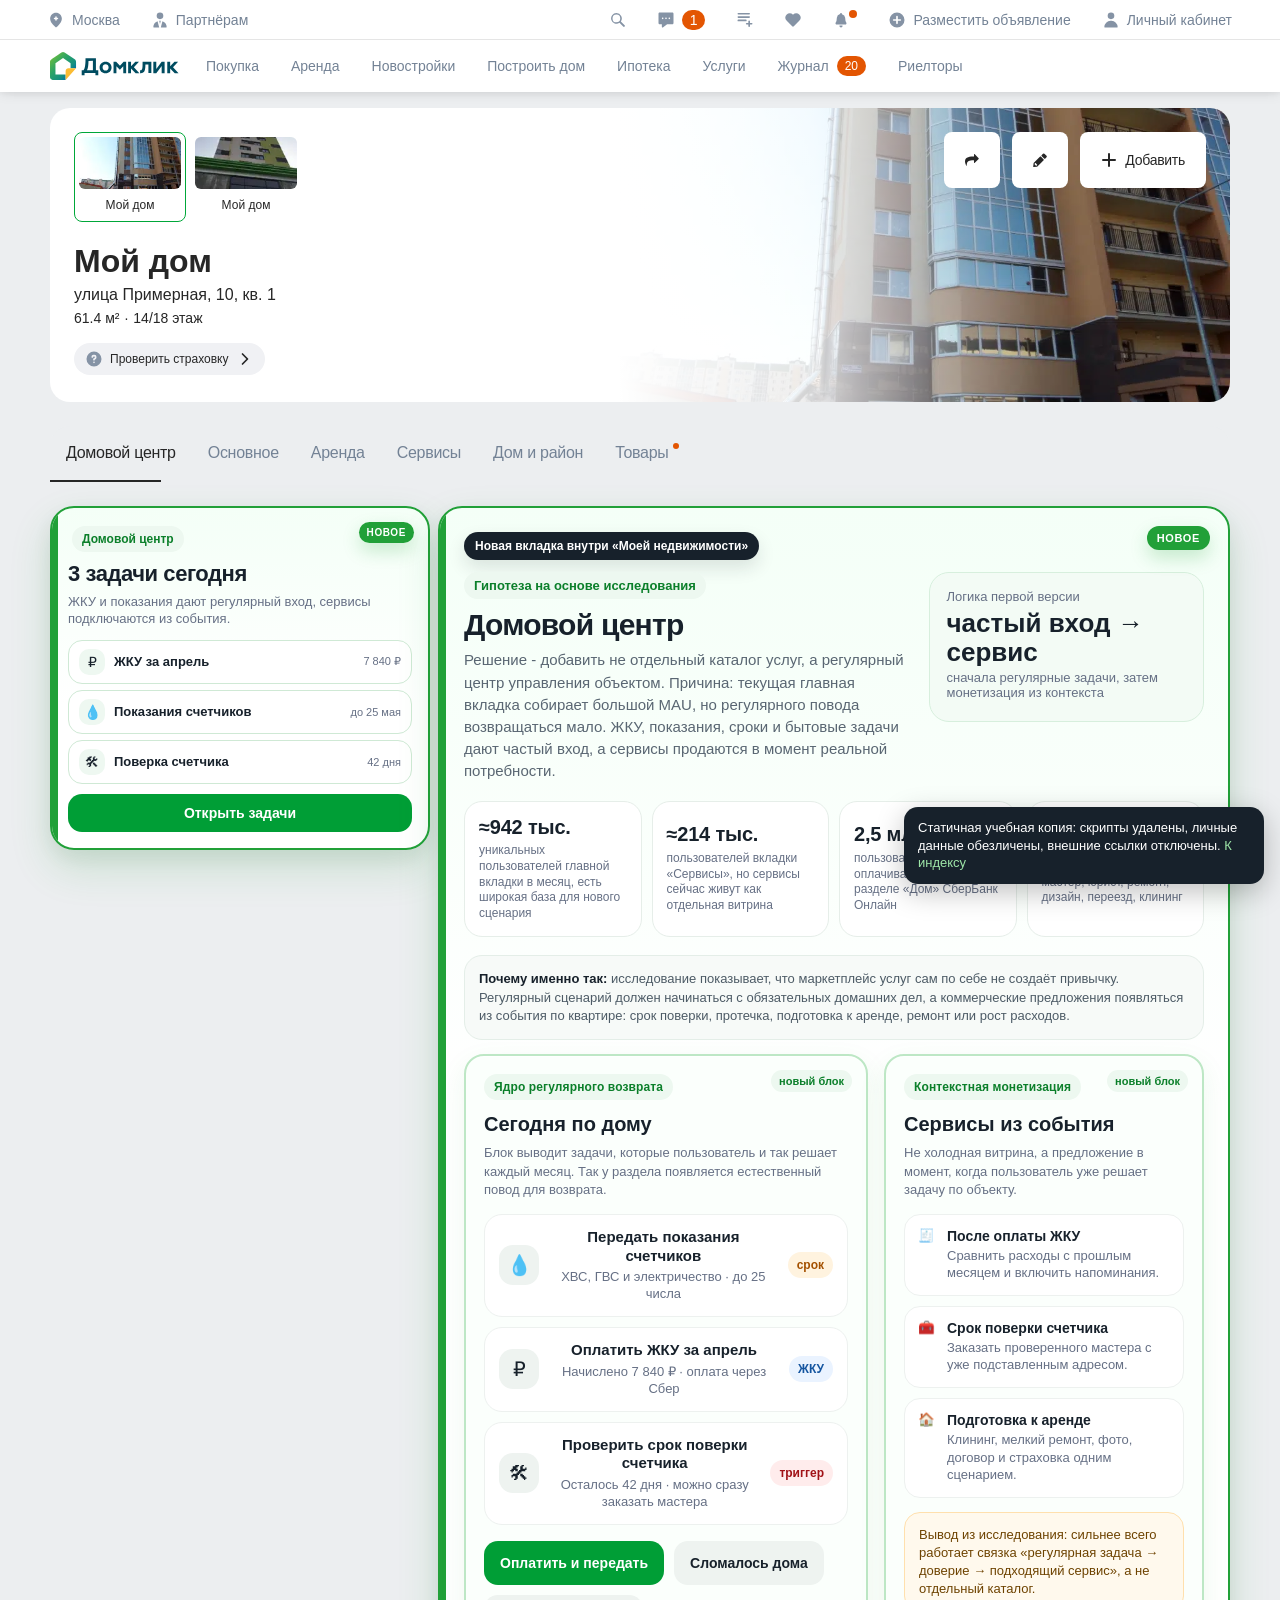
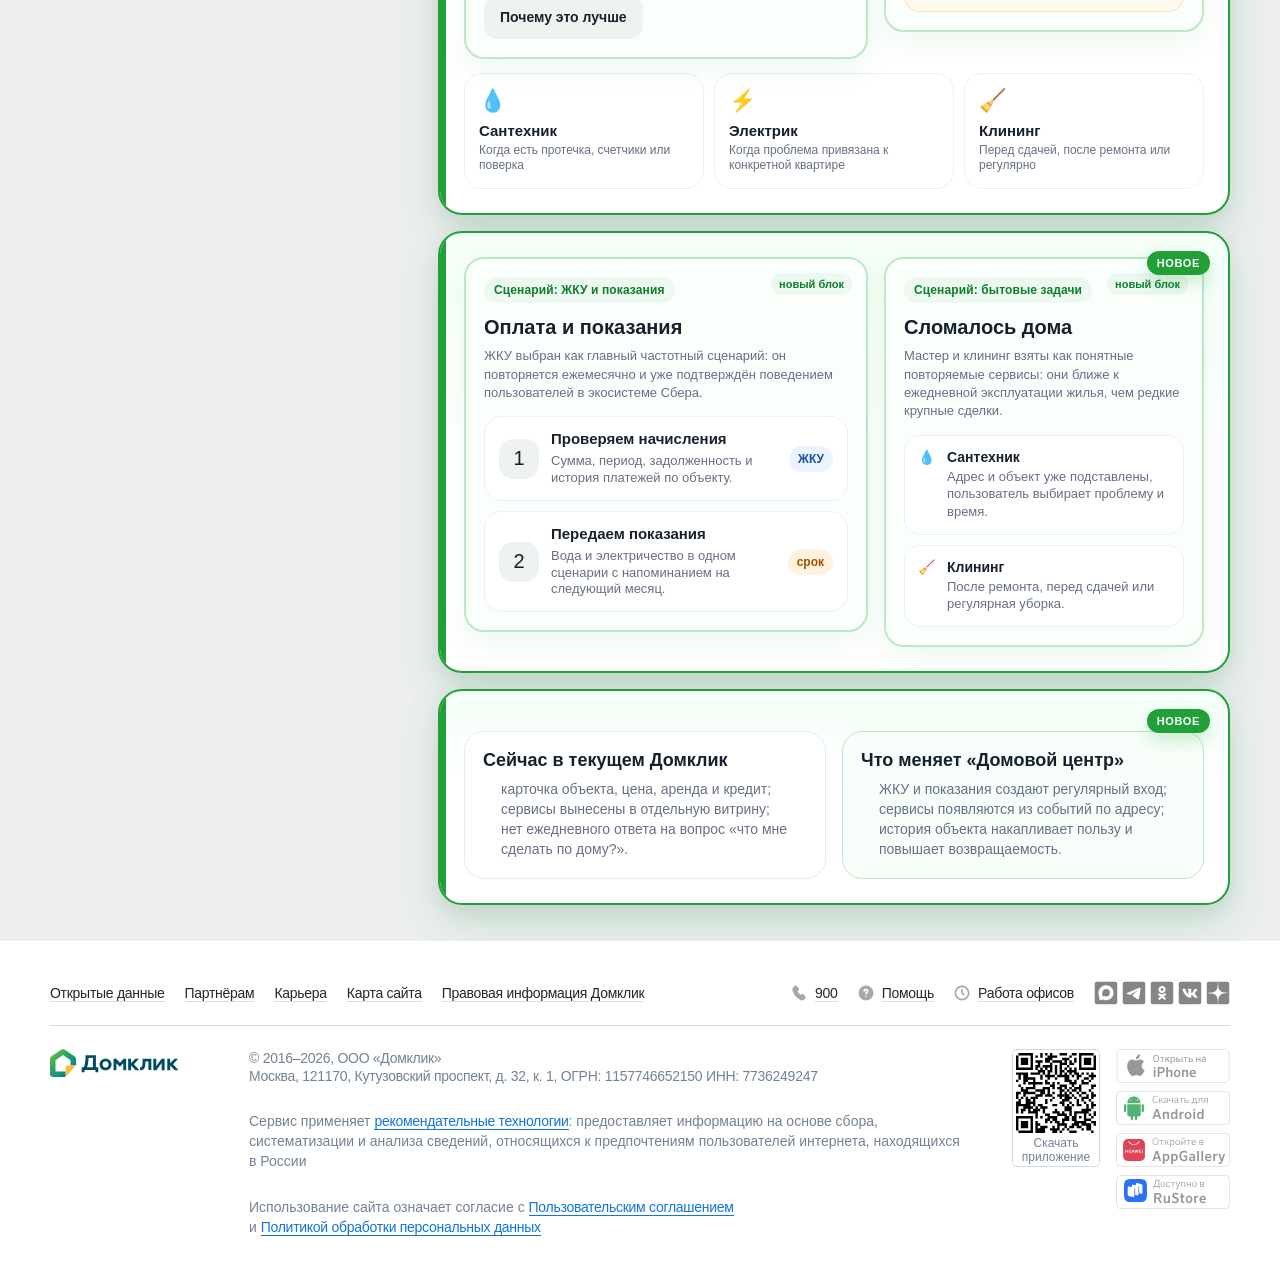
==== commit 5d0cf70c: "Fix prototype tab navigation and hide baseline content" ====
--- a/prototype/domclick_myhome_after_1to1.html
+++ b/prototype/domclick_myhome_after_1to1.html
@@ -111,6 +111,9 @@
   .oc-detail.is-open{display:block;}
   .oc-mini-status{display:none;margin-top:10px;border-radius:14px;background:#edf8f0;color:#0b7f2a;padding:10px 12px;font-size:13px;font-weight:750;}
   .oc-mini-status.is-open{display:block;}
+  /* On the new concept tab we keep the original page shell, but hide the old baseline content below the prototype. */
+  .oc-after-wrap ~ *{display:none!important;}
+  #mainPageAsidePortal .oc-aside-card ~ *{display:none!important;}
   @media(max-width:900px){.oc-after-head,.oc-after-grid,.oc-beforeafter{display:block}.oc-after-status{margin-top:14px}.oc-actions,.oc-research{grid-template-columns:1fr}.oc-task{grid-template-columns:40px 1fr}.oc-tag{grid-column:2;width:max-content;margin-top:2px}}
 </style>
 </head><body><div id="app"><header class="tpln-main-topline--12-2-0" data-e2e-id="topline"><div class="tpln-header-root--12-2-0" data-e2e-id="topline__header"><div class="tpln-header-header--12-2-0" aria-label="Навигация первого уровня"><div class="tpln-navItem-root--12-2-0"><div role="button" class="tpln-navItem-item--12-2-0 tpln-navItem-in-header--12-2-0" data-e2e-id="topline__region-open" tabindex="0"><div class="tpln-navItem-itemContent--12-2-0"><div class="tpln-navItem-title--12-2-0"><div class="icon-root-864-8-0-1 tpln-navItem-icon--12-2-0"><svg xmlns="http://www.w3.org/2000/svg" width="16" height="16" fill="none"><path fill="currentColor" fill-rule="evenodd" d="m8 14.519-.537.625L8 14.52Zm-.539.624.002.001a.857.857 0 0 0 1.074 0L8 14.52l.537.626.002-.002.003-.003.013-.01.047-.04a20.82 20.82 0 0 0 .763-.677 22.788 22.788 0 0 0 1.795-1.87c1.27-1.491 2.707-3.622 2.707-5.765C13.867 3.217 11.279.667 8 .667c-3.28 0-5.867 2.55-5.867 6.11 0 2.144 1.438 4.275 2.707 5.766a22.781 22.781 0 0 0 2.558 2.547l.046.04.014.01.003.003Zm.54-10.81c.404 0 .732.329.732.734V5.8h.734a.733.733 0 0 1 0 1.467h-.734V8a.733.733 0 1 1-1.466 0v-.733h-.734a.733.733 0 1 1 0-1.467h.734v-.733c0-.405.328-.734.733-.734Z" clip-rule="evenodd"></path></svg></div><span class="tpln-navItem-text--12-2-0" data-e2e-id="topline__link-region">Москва</span></div></div></div></div><div class="tpln-navItem-root--12-2-0"><a href="#" data-original-href="https://pro.domclick.ru/?from=topline2020" class="tpln-navItem-item--12-2-0 tpln-navItem-in-header--12-2-0" data-e2e-id="topline__partners" tabindex="0"><div class="tpln-navItem-itemContent--12-2-0"><div class="tpln-navItem-title--12-2-0"><div class="icon-root-864-8-0-1 tpln-navItem-icon--12-2-0"><svg xmlns="http://www.w3.org/2000/svg" width="16" height="16" fill="none"><path fill="currentColor" d="M11.334 3.833a3.333 3.333 0 1 1-6.667 0 3.333 3.333 0 0 1 6.667 0ZM5.561 9.175a6.277 6.277 0 0 0-4.228 5.933c0 .216.176.392.393.392h5.477a.841.841 0 0 1-.01-.032L5.562 9.175ZM8.798 15.5h5.477a.392.392 0 0 0 .392-.392 6.277 6.277 0 0 0-4.228-5.933l-1.632 6.293a.841.841 0 0 1-.01.032Zm.004-6.653a6.375 6.375 0 0 0-.41-.014h-.784a6.37 6.37 0 0 0-.41.014L8 11.94l.802-3.093Z"></path></svg></div><span class="tpln-navItem-text--12-2-0" data-e2e-id="topline__link-partners">Партнёрам</span></div></div></a></div><div class="tpln-navItem-root--12-2-0 tpln-navItem-pushRight--12-2-0"><div role="button" class="tpln-navItem-item--12-2-0 tpln-navItem-in-header--12-2-0" data-e2e-id="topline__search" aria-label="Поиск" tabindex="0"><div class="tpln-navItem-itemContent--12-2-0 tpln-navItem-onlyContent--12-2-0"><div class="tpln-navItem-title--12-2-0"></div><div class="tpln-styles-wrap--12-2-0"><div class="icon-root-864-8-0-1 tpln-styles-icon--12-2-0"><svg xmlns="http://www.w3.org/2000/svg" width="16" height="16" fill="none"><path fill="currentColor" d="M6.447 1.114a5.333 5.333 0 0 1 4.412 8.33l3.734 3.735a1 1 0 0 1-1.415 1.414L9.445 10.86a5.334 5.334 0 1 1-2.997-9.745Zm0 1.467a3.867 3.867 0 1 0 0 7.733 3.867 3.867 0 0 0 0-7.733Z"></path></svg></div></div></div></div></div><div class="tpln-navItem-root--12-2-0 tpln-navItem-chat--12-2-0"><div role="button" class="tpln-navItem-item--12-2-0 tpln-navItem-in-header--12-2-0" tabindex="0"><div class="tpln-navItem-itemContent--12-2-0 tpln-navItem-chat--12-2-0"><div class="tpln-navItem-title--12-2-0"></div><div role="button" tabindex="-1" class="index_module_button_widget__6a09eb95" data-e2e-id="chat-topline-button"><div class="tpln-chat-chat--12-2-0 index_module_root__6a09eb95"><div class="icon-root-864-8-0-1 index_module_icon__6a09eb95"><svg xmlns="http://www.w3.org/2000/svg" width="16" height="16" fill="none"><path fill="currentColor" fill-rule="evenodd" d="M1.75.5C1.06.5.5 1.06.5 1.75v9.167c0 .69.56 1.25 1.25 1.25h2.083v2.5a.833.833 0 0 0 1.354.65l3.939-3.15h5.124c.69 0 1.25-.56 1.25-1.25V1.75c0-.69-.56-1.25-1.25-1.25H1.75Zm2.917 6.667a.833.833 0 1 0 0-1.667.833.833 0 0 0 0 1.667Zm3.333 0A.833.833 0 1 0 8 5.5a.833.833 0 0 0 0 1.667Zm4.167-.834a.833.833 0 1 1-1.667 0 .833.833 0 0 1 1.667 0Z" clip-rule="evenodd"></path></svg></div><span class="bdg-root-997-16-0-4 bdg-error-32f-16-0-4 bdg-small-a45-16-0-4 bdg-primary-80c-16-0-4 bdg-counter-dad-16-0-4">1</span></div></div></div></div></div><div class="tpln-navItem-root--12-2-0"><a href="#" data-original-href="https://domclick.ru/compare?from=topline2020" class="tpln-navItem-item--12-2-0 tpln-navItem-in-header--12-2-0" data-e2e-id="topline__compare" aria-label="Сравнение" tabindex="0"><div class="tpln-navItem-itemContent--12-2-0"><div class="tpln-navItem-title--12-2-0"><div class="icon-root-864-8-0-1 tpln-navItem-icon--12-2-0"><svg xmlns="http://www.w3.org/2000/svg" width="16" height="16" fill="none"><g fill="currentColor" fill-rule="evenodd" clip-rule="evenodd"><path d="M.5 1.75c0-.46.373-.833.833-.833h10.834a.833.833 0 0 1 0 1.666H1.333A.833.833 0 0 1 .5 1.75Zm0 3.333c0-.46.373-.833.833-.833h10.834a.833.833 0 0 1 0 1.667H1.333A.833.833 0 0 1 .5 5.083Zm0 3.334c0-.46.373-.834.833-.834h7.5a.833.833 0 1 1 0 1.667h-7.5A.833.833 0 0 1 .5 8.417Zm8.333 3.333c0-.46.373-.833.834-.833h5a.833.833 0 0 1 0 1.666h-5a.833.833 0 0 1-.834-.833Z"></path><path d="M12.167 15.083a.833.833 0 0 1-.834-.833v-5a.833.833 0 0 1 1.667 0v5c0 .46-.373.833-.833.833Z"></path></g></svg></div></div></div></a></div><div class="tpln-navItem-root--12-2-0"><a href="#" data-original-href="https://domclick.ru/favorites?from=topline2020" class="tpln-navItem-item--12-2-0 tpln-navItem-in-header--12-2-0" aria-label="Избранное" tabindex="0"><div class="tpln-navItem-itemContent--12-2-0"><div class="tpln-navItem-title--12-2-0"><div class="icon-root-864-8-0-1 tpln-navItem-icon--12-2-0"><svg xmlns="http://www.w3.org/2000/svg" width="16" height="16" fill="none"><path fill="currentColor" fill-rule="evenodd" d="M1.745 2.615a4.215 4.215 0 0 1 6.053 0L8 2.82l.202-.206a4.215 4.215 0 0 1 6.053 0 4.413 4.413 0 0 1 0 6.144l-5.45 5.57c-.442.45-1.168.45-1.609 0l-5.45-5.57a4.414 4.414 0 0 1-.001-6.144Z" clip-rule="evenodd"></path></svg></div></div></div></a></div><div class="tpln-navItem-root--12-2-0 tpln-navItem-notifications--12-2-0"><div role="button" class="tpln-navItem-item--12-2-0 tpln-navItem-in-header--12-2-0" aria-label="Уведомления" tabindex="0"><div class="tpln-navItem-itemContent--12-2-0 tpln-navItem-notifications--12-2-0 tpln-navItem-onlyContent--12-2-0"><div class="tpln-navItem-title--12-2-0"></div><div class="tpln-notifications-notifications--12-2-0"><div class="BellWidgetView-module_bell__uXBsj" data-e2e-id="bell_widget"><div class="BellContainer-module_wrapper__fiqUv"><button class="BellButton-module_bell_button__lls4c"><span title="42" class="BellButton-module_bell_button__acne__HI7xL" data-e2e-id="bell_widget_counter"><div class="icon-root-864-8-0-1 BellButton-module_bell_button__icon__NQp0S BellButton-module_bell_button__counter__mrfYk"><svg xmlns="http://www.w3.org/2000/svg" fill="currentColor" viewBox="0 0 16 16"><path d="M8 1a1 1 0 0 0-1 1v.12a4.17 4.17 0 0 0-3.15 3.6L3.5 9l-.87 1.74A1.21 1.21 0 0 0 3.7 12.5h8.58a1.21 1.21 0 0 0 1.08-1.76L12.5 9l-.35-3.27A4.17 4.17 0 0 0 9 2.13V2a1 1 0 0 0-1-1zm0 14.5c1 0 1.5-.95 1.5-1.5v-.5h-3v.5c0 .55.5 1.5 1.5 1.5z"></path></svg></div></span></button></div></div></div></div></div></div><div class="tpln-navItem-root--12-2-0 tpln-navItem-newOffer--12-2-0"><a href="#" data-original-href="https://my.domclick.ru/offers/new?from=topline2020" class="tpln-navItem-item--12-2-0 tpln-navItem-in-header--12-2-0" data-e2e-id="topline__new-offer" tabindex="0"><div class="tpln-navItem-itemContent--12-2-0"><div class="tpln-navItem-title--12-2-0"><div class="icon-root-864-8-0-1 tpln-navItem-icon--12-2-0"><svg xmlns="http://www.w3.org/2000/svg" width="16" height="16" fill="none"><path fill="currentColor" fill-rule="evenodd" d="M15.5 8a7.5 7.5 0 1 1-15 0 7.5 7.5 0 0 1 15 0ZM8.833 4.667a.833.833 0 1 0-1.666 0v2.5h-2.5a.833.833 0 1 0 0 1.666h2.5v2.5a.833.833 0 1 0 1.666 0v-2.5h2.5a.833.833 0 1 0 0-1.666h-2.5v-2.5Z" clip-rule="evenodd"></path></svg></div><span class="tpln-navItem-text--12-2-0" data-e2e-id="topline__link-new-offer">Разместить объявление</span></div></div></a></div><div class="tpln-navItem-root--12-2-0"><div role="button" class="tpln-navItem-item--12-2-0 tpln-navItem-in-header--12-2-0" data-e2e-id="topline__user" tabindex="0"><div class="tpln-navItem-itemContent--12-2-0 undefined"><div class="tpln-navItem-title--12-2-0"><div class="icon-root-864-8-0-1 tpln-navItem-icon--12-2-0"><svg xmlns="http://www.w3.org/2000/svg" width="16" height="16" fill="none"><path fill="currentColor" d="M11.334 3.833a3.333 3.333 0 1 1-6.667 0 3.333 3.333 0 0 1 6.667 0ZM1.333 15.108a6.274 6.274 0 0 1 6.275-6.275h.784a6.274 6.274 0 0 1 6.275 6.275.392.392 0 0 1-.392.392H1.725a.392.392 0 0 1-.392-.392Z"></path></svg></div><span class="tpln-navItem-text--12-2-0" data-e2e-id="topline__link-user">Личный кабинет</span></div></div><div class="tpln-collapsibleChildren-hidden--12-2-0"><div class="f-cl-root-1f7-5-0-3" tabindex="-1"><div tabindex="0" class="f-cl-sentinel-42b-5-0-3" role="presentation"></div><div class="tpln-navSubmenu-navSubmenu--12-2-0"><div class="tpln-navSubmenu-content--12-2-0"><div class="tpln-SberElk-sberElk--12-2-0"><div id="elk_sub_menu_item_element_id" data-theme="light"><div class="web_profile_composition_domclick">
@@ -173,7 +176,7 @@
   </a></div></div></div>
     </div>
   </div>
-</div></div></div><div class="tpln-navSubmenu-button--12-2-0"><a class="btn-root-119-19-5-7 btn-secondary-f5f-19-5-7 btn-medium-fdc-19-5-7 btn-typeLinkReset-a0d-19-5-7 btn-withIcon-a49-19-5-7 btn-fluid-af4-19-5-7 btn-withContainer-203-19-5-7" tabindex="0" href="#" data-original-href="https://domclick.ru/profile?from=topline2020" data-e2e-id="topline__profile"><span class="btn-icon-72f-19-5-7 btn-icon--left-5a5-19-5-7" data-e2e-id="topline__profile_icon"><div class="icon-root-864-8-0-1"><svg xmlns="http://www.w3.org/2000/svg" width="16" height="16" fill="none"><path fill="currentColor" fill-rule="evenodd" d="M6.908.717c-.604 0-1.093.49-1.093 1.092v.788a5.82 5.82 0 0 0-1.4.81l-.684-.394a1.092 1.092 0 0 0-1.492.4L1.147 5.304a1.092 1.092 0 0 0 .4 1.492l.682.394a5.872 5.872 0 0 0 0 1.618l-.683.394c-.522.302-.701.97-.4 1.492l1.093 1.893c.302.522.97.701 1.492.4l.684-.395a5.82 5.82 0 0 0 1.4.81v.788c0 .603.49 1.092 1.093 1.092h2.184c.604 0 1.093-.49 1.093-1.092v-.788a5.821 5.821 0 0 0 1.4-.81l.684.395c.522.301 1.19.122 1.492-.4l1.093-1.893a1.092 1.092 0 0 0-.4-1.492l-.683-.394a5.87 5.87 0 0 0 0-1.618l.683-.394c.522-.302.701-.97.4-1.492L13.76 3.412a1.093 1.093 0 0 0-1.492-.4l-.684.395a5.822 5.822 0 0 0-1.4-.81V1.81c0-.603-.49-1.092-1.093-1.092H6.908ZM8 5.087a2.913 2.913 0 1 0 0 5.826 2.913 2.913 0 0 0 0-5.826Z" clip-rule="evenodd"></path></svg></div></span><span class="btn-text-398-19-5-7" data-e2e-id="topline__profile_text">Управление профилем</span></a></div><div class="tpln-navItem-root--12-2-0"><a href="#" data-original-href="https://domclick.ru/favorites?from=topline2020" class="tpln-navItem-item--12-2-0 tpln-navItem-in-submenu--12-2-0" data-e2e-id="topline__favorites" tabindex="0"><div class="tpln-navItem-itemContent--12-2-0"><div class="tpln-navItem-title--12-2-0"><div class="icon-root-864-8-0-1 tpln-navItem-icon--12-2-0"><svg xmlns="http://www.w3.org/2000/svg" width="16" height="16" fill="none"><path fill="currentColor" fill-rule="evenodd" d="M1.745 2.615a4.215 4.215 0 0 1 6.053 0L8 2.82l.202-.206a4.215 4.215 0 0 1 6.053 0 4.413 4.413 0 0 1 0 6.144l-5.45 5.57c-.442.45-1.168.45-1.609 0l-5.45-5.57a4.414 4.414 0 0 1-.001-6.144Z" clip-rule="evenodd"></path></svg></div><span class="tpln-navItem-text--12-2-0">Избранное</span></div></div></a></div><div class="tpln-navItem-root--12-2-0"><a href="#" data-original-href="https://domclick.ru/apartmentview?from=topline2020" class="tpln-navItem-item--12-2-0 tpln-navItem-in-submenu--12-2-0" data-e2e-id="topline__apartment-view" tabindex="0"><div class="tpln-navItem-itemContent--12-2-0"><div class="tpln-navItem-title--12-2-0"><div class="icon-root-864-8-0-1 tpln-navItem-icon--12-2-0"><svg xmlns="http://www.w3.org/2000/svg" width="16" height="16" fill="none"><path fill="currentColor" fill-rule="evenodd" d="M3.833.5A.833.833 0 0 0 3 1.333v.834H1.75c-.69 0-1.25.56-1.25 1.25v1.25h15v-1.25c0-.69-.56-1.25-1.25-1.25h-2.083v-.834a.833.833 0 0 0-1.667 0v.834H4.667v-.834A.833.833 0 0 0 3.833.5ZM15.5 14.25c0 .69-.56 1.25-1.25 1.25H1.75c-.69 0-1.25-.56-1.25-1.25V6.333h15v7.917Z" clip-rule="evenodd"></path></svg></div><span class="tpln-navItem-text--12-2-0">Записи на просмотр</span></div></div></a></div><div class="tpln-navItem-root--12-2-0"><a href="#" data-original-href="https://domclick.ru/my-search?from=topline2020" class="tpln-navItem-item--12-2-0 tpln-navItem-in-submenu--12-2-0" data-e2e-id="topline__my-search" tabindex="0"><div class="tpln-navItem-itemContent--12-2-0"><div class="tpln-navItem-title--12-2-0"><div class="icon-root-864-8-0-1 tpln-navItem-icon--12-2-0"><svg xmlns="http://www.w3.org/2000/svg" width="16" height="16" fill="none"><path fill="currentColor" d="M6.447 1.08a5.333 5.333 0 0 1 4.383 8.37l3.763 3.764a1 1 0 0 1-1.414 1.414l-3.776-3.777A5.334 5.334 0 1 1 6.448 1.08Zm0 1.466a3.867 3.867 0 1 0 0 7.733 3.867 3.867 0 0 0 0-7.733Zm1.001 1.973a1.21 1.21 0 0 1 1.223 1.225c0 .78-.926 1.674-1.975 2.631a.37.37 0 0 1-.5 0C5.15 7.418 4.224 6.523 4.224 5.744a1.21 1.21 0 0 1 1.223-1.225c.385 0 .76.182 1 .464a1.34 1.34 0 0 1 1.001-.464Z"></path></svg></div><span class="tpln-navItem-text--12-2-0">Сохраненные поиски</span></div></div></a></div><div class="tpln-navItem-root--12-2-0"><a href="#" data-original-href="https://blog.domclick.ru/sohranennoe?from=topline2020" class="tpln-navItem-item--12-2-0 tpln-navItem-in-submenu--12-2-0" data-e2e-id="topline__blog_sohranennoe" tabindex="0"><div class="tpln-navItem-itemContent--12-2-0"><div class="tpln-navItem-title--12-2-0"><div class="icon-root-864-8-0-1 tpln-navItem-icon--12-2-0"><svg xmlns="http://www.w3.org/2000/svg" width="16" height="16" fill="none"><path fill="currentColor" fill-rule="evenodd" d="M1.333 1.993c0-.69.56-1.25 1.25-1.25h10.834c.69 0 1.25.56 1.25 1.25v12.011c0 1.068-1.253 1.644-2.064.95L8 11.007l-4.603 3.945c-.81.695-2.063.12-2.063-.949V1.994Z" clip-rule="evenodd"></path></svg></div><span class="tpln-navItem-text--12-2-0">Сохраненные статьи</span></div></div></a></div><div class="tpln-navItem-root--12-2-0"><a href="#" data-original-href="https://domclick.ru/my-home?utm_term=menu_lk_dc&amp;amp;from=topline2020" class="tpln-navItem-item--12-2-0 tpln-navItem-in-submenu--12-2-0" data-e2e-id="topline__my-home" tabindex="0"><div class="tpln-navItem-itemContent--12-2-0"><div class="tpln-navItem-title--12-2-0"><div class="icon-root-864-8-0-1 tpln-navItem-icon--12-2-0"><svg xmlns="http://www.w3.org/2000/svg" width="16" height="16" fill="none"><path fill="currentColor" fill-rule="evenodd" d="M7.068.794a2.083 2.083 0 0 1 1.864 0l5.416 2.708A2.083 2.083 0 0 1 15.5 5.365v7.978c0 1.15-.933 2.083-2.083 2.083H2.583A2.083 2.083 0 0 1 .5 13.343V5.365c0-.789.446-1.51 1.152-1.863L7.068.794Zm2.599 5.613a1.667 1.667 0 1 1-3.334 0 1.667 1.667 0 0 1 3.334 0ZM8 8.907a3.333 3.333 0 0 0-3.333 3.333v.834h6.666v-.834A3.333 3.333 0 0 0 8 8.907Z" clip-rule="evenodd"></path></svg></div><span class="tpln-navItem-text--12-2-0">Моя недвижимость</span></div></div></a></div><div class="tpln-navItem-root--12-2-0"><a href="#" data-original-href="https://ipoteka.domclick.ru/mortgage-profile?from=topline2020" class="tpln-navItem-item--12-2-0 tpln-navItem-in-submenu--12-2-0" data-e2e-id="topline__mortgage-profile" tabindex="0"><div class="tpln-navItem-itemContent--12-2-0"><div class="tpln-navItem-title--12-2-0"><div class="icon-root-864-8-0-1 tpln-navItem-icon--12-2-0"><svg xmlns="http://www.w3.org/2000/svg" width="16" height="16" fill="none"><g fill="currentColor"><path fill-rule="evenodd" d="M8.43 2.222a.86.86 0 0 0-.86 0l-5 2.897a.798.798 0 0 0-.403.688v7.282c0 .444.373.804.833.804h10c.46 0 .833-.36.833-.804V5.807a.798.798 0 0 0-.404-.688l-5-2.897ZM6.712.844a2.58 2.58 0 0 1 2.575 0l5 2.897A2.394 2.394 0 0 1 15.5 5.807v7.282c0 1.332-1.12 2.411-2.5 2.411H3c-1.38 0-2.5-1.08-2.5-2.41V5.806c0-.846.46-1.63 1.213-2.066l5-2.897Z" clip-rule="evenodd"></path><path d="M7.167 6.75a1.25 1.25 0 1 1-2.5 0 1.25 1.25 0 0 1 2.5 0Zm4.166 4.167a1.25 1.25 0 1 1-2.5 0 1.25 1.25 0 0 1 2.5 0Zm-.243-3.994a.833.833 0 0 0-1.18-1.179l-5 5a.833.833 0 1 0 1.18 1.179l5-5Z"></path></g></svg></div><span class="tpln-navItem-text--12-2-0">Ипотека и сделки</span></div></div></a></div><div class="tpln-navItem-root--12-2-0"><a href="#" data-original-href="https://my.domclick.ru/offers?from=topline2020" class="tpln-navItem-item--12-2-0 tpln-navItem-in-submenu--12-2-0" data-e2e-id="topline__offers" tabindex="0"><div class="tpln-navItem-itemContent--12-2-0"><div class="tpln-navItem-title--12-2-0"><div class="icon-root-864-8-0-1 tpln-navItem-icon--12-2-0"><svg xmlns="http://www.w3.org/2000/svg" width="16" height="16" fill="none"><path fill="currentColor" d="M3.833 13A1.667 1.667 0 1 0 .5 13a1.667 1.667 0 0 0 3.333 0Zm0-5A1.667 1.667 0 1 0 .5 8a1.667 1.667 0 0 0 3.333 0Zm0-5A1.667 1.667 0 1 0 .5 3a1.667 1.667 0 0 0 3.333 0Z"></path><path fill="currentColor" fill-rule="evenodd" d="M15.5 13c0 .46-.373.834-.833.834H6.333a.833.833 0 0 1 0-1.667h8.334c.46 0 .833.373.833.833Zm0-5c0 .46-.373.834-.833.834H6.333a.833.833 0 0 1 0-1.667h8.334c.46 0 .833.373.833.833Zm0-5c0 .46-.373.833-.833.833H6.333a.833.833 0 0 1 0-1.666h8.334c.46 0 .833.373.833.833Z" clip-rule="evenodd"></path></svg></div><span class="tpln-navItem-text--12-2-0">Мои объявления</span></div></div></a></div><div class="tpln-navItem-root--12-2-0"><a href="#" data-original-href="https://domclick.ru/hidden-offers?from=topline2020" class="tpln-navItem-item--12-2-0 tpln-navItem-in-submenu--12-2-0" data-e2e-id="topline__hidden-offers" tabindex="0"><div class="tpln-navItem-itemContent--12-2-0"><div class="tpln-navItem-title--12-2-0"><div class="icon-root-864-8-0-1 tpln-navItem-icon--12-2-0"><svg xmlns="http://www.w3.org/2000/svg" width="16" height="16" fill="none"><path fill="currentColor" fill-rule="evenodd" d="M1.401 1.567a.833.833 0 0 1 1.179 0l11.687 11.687a.834.834 0 0 1-1.178 1.179L1.4 2.746a.833.833 0 0 1 0-1.179Z" clip-rule="evenodd"></path><path fill="currentColor" fill-rule="evenodd" d="M3.906 3.193C2.411 4.185 1.234 5.697.555 7.478a.833.833 0 0 0 0 .594c1.22 3.201 4.053 5.536 7.445 5.536 1.75 0 3.351-.621 4.659-1.663l-2.07-2.07A3.333 3.333 0 1 1 5.9 5.186L3.906 3.193Zm7.396 5.039a3.333 3.333 0 0 0-3.76-3.76L5.468 2.397A7.255 7.255 0 0 1 8 1.942c3.392 0 6.225 2.334 7.445 5.536a.833.833 0 0 1 0 .594 9.354 9.354 0 0 1-1.591 2.711l-2.552-2.551ZM7.091 6.378A1.665 1.665 0 0 0 8 9.442c.585 0 1.1-.302 1.397-.758L7.091 6.378Z" clip-rule="evenodd"></path></svg></div><span class="tpln-navItem-text--12-2-0">Скрытые объявления</span></div></div></a></div><div class="tpln-navItem-root--12-2-0"><a href="#" data-original-href="https://domclick.ru/stroitelstvo-domov/cart?from=topline2020" class="tpln-navItem-item--12-2-0 tpln-navItem-in-submenu--12-2-0" data-e2e-id="topline__stroitelstvo-domov-cart" tabindex="0"><div class="tpln-navItem-itemContent--12-2-0"><div class="tpln-navItem-title--12-2-0"><div class="icon-root-864-8-0-1 tpln-navItem-icon--12-2-0"><svg xmlns="http://www.w3.org/2000/svg" width="16" height="16" fill="none"><g fill="currentColor" fill-rule="evenodd" clip-rule="evenodd"><path d="M.5 1.333C.5.873.873.5 1.333.5h1.834c.358 0 .677.23.79.57l.227.68h10.483a.833.833 0 0 1 .72 1.253l-2.917 5a.833.833 0 0 1-.72.414H5.467c-.31.527.057 1.25.723 1.25H13a.833.833 0 0 1 0 1.666H6.19c-2.084 0-3.195-2.359-2.037-3.952L2.789 2.835l-.223-.668H1.333A.833.833 0 0 1 .5 1.333Z"></path><path d="M4.667 12.167a.833.833 0 1 0 0 1.666.833.833 0 0 0 0-1.666Zm-2.5.833a2.5 2.5 0 1 1 5 0 2.5 2.5 0 0 1-5 0Zm9.167-.833a.833.833 0 1 0 0 1.666.833.833 0 0 0 0-1.666Zm-2.5.833a2.5 2.5 0 1 1 5 0 2.5 2.5 0 0 1-5 0Z"></path></g></svg></div><span class="tpln-navItem-text--12-2-0">Участки и проекты домов</span></div></div></a></div><div class="tpln-navItem-root--12-2-0"><a href="#" data-original-href="https://domclick.ru/moya-arenda?utm_term=menu_lk_dc&amp;amp;from=topline2020" class="tpln-navItem-item--12-2-0 tpln-navItem-in-submenu--12-2-0" data-e2e-id="topline__rent-offers" tabindex="0"><div class="tpln-navItem-itemContent--12-2-0"><div class="tpln-navItem-title--12-2-0"><div class="icon-root-864-8-0-1 tpln-navItem-icon--12-2-0"><svg xmlns="http://www.w3.org/2000/svg" width="16" height="16" fill="none"><path fill="currentColor" fill-rule="evenodd" d="M6.952.108a.833.833 0 0 0-1.035.809v14.166a.833.833 0 0 0 1.035.809l6.667-1.667a.833.833 0 0 0 .631-.808V2.583a.833.833 0 0 0-.631-.808L6.952.108ZM8.417 9.25a.833.833 0 1 0 0-1.667.833.833 0 0 0 0 1.667Z" clip-rule="evenodd"></path><path fill="currentColor" fill-rule="evenodd" d="M1.75 2.583c0-.46.373-.833.833-.833H6.75a.833.833 0 1 1 0 1.667H3.417v9.166H6.75a.833.833 0 1 1 0 1.667H2.583a.833.833 0 0 1-.833-.833V2.583Z" clip-rule="evenodd"></path></svg></div><span class="tpln-navItem-text--12-2-0">Моя аренда</span></div></div></a></div><div class="tpln-navItem-root--12-2-0"><a href="#" data-original-href="https://domclick.ru/my-home/orders?utm_term=menu_lk_dc&amp;amp;from=topline2020" class="tpln-navItem-item--12-2-0 tpln-navItem-in-submenu--12-2-0" data-e2e-id="topline__my-home-orders" tabindex="0"><div class="tpln-navItem-itemContent--12-2-0"><div class="tpln-navItem-title--12-2-0"><div class="icon-root-864-8-0-1 tpln-navItem-icon--12-2-0"><svg xmlns="http://www.w3.org/2000/svg" width="16" height="16" fill="none"><path fill="currentColor" fill-rule="evenodd" d="M.5 1.75C.5 1.06 1.06.5 1.75.5h12.5c.69 0 1.25.56 1.25 1.25v2.083H8.417c-.69 0-1.25.56-1.25 1.25v5.834c0 .69.56 1.25 1.25 1.25H15.5v2.083c0 .69-.56 1.25-1.25 1.25H1.75c-.69 0-1.25-.56-1.25-1.25V1.75ZM8.833 5.5H15.5v5H8.833v-5Zm2.5 3.333a.833.833 0 1 0 0-1.666.833.833 0 0 0 0 1.666Z" clip-rule="evenodd"></path></svg></div><span class="tpln-navItem-text--12-2-0">Мои заказы</span></div></div></a></div><div class="tpln-mobileMenu-delimiter--12-2-0"></div><div class="tpln-navItem-root--12-2-0"><a href="#" data-original-href="https://blog.domclick.ru/voprosy-i-otvety?from=topline2020" class="tpln-navItem-item--12-2-0 tpln-navItem-in-submenu--12-2-0" data-e2e-id="topline__help" tabindex="0"><div class="tpln-navItem-itemContent--12-2-0"><div class="tpln-navItem-title--12-2-0"><div class="icon-root-864-8-0-1 tpln-navItem-icon--12-2-0"><svg xmlns="http://www.w3.org/2000/svg" width="16" height="16" fill="none"><path fill="currentColor" fill-rule="evenodd" d="M15.5 8a7.5 7.5 0 1 1-15 0 7.5 7.5 0 0 1 15 0ZM7.583 5.5a.417.417 0 0 0-.416.417.833.833 0 0 1-1.667 0c0-1.15.933-2.084 2.083-2.084h.787a2.13 2.13 0 0 1 2.13 2.13v.381a2.49 2.49 0 0 1-1.667 2.35v.14a.833.833 0 1 1-1.666 0V8.01c0-.466.378-.844.844-.844a.823.823 0 0 0 .822-.823v-.381A.463.463 0 0 0 8.37 5.5h-.787Zm1.25 5.833a.833.833 0 1 1-1.666 0 .833.833 0 0 1 1.666 0Z" clip-rule="evenodd"></path></svg></div><span class="tpln-navItem-text--12-2-0">Помощь</span></div></div></a></div><div class="tpln-navItem-root--12-2-0"><div role="button" class="tpln-navItem-item--12-2-0 tpln-navItem-in-submenu--12-2-0" data-e2e-id="topline__sign-out" tabindex="0"><div class="tpln-navItem-itemContent--12-2-0"><div class="tpln-navItem-title--12-2-0"><div class="icon-root-864-8-0-1 tpln-navItem-icon--12-2-0"><svg xmlns="http://www.w3.org/2000/svg" width="16" height="16" fill="none"><g fill="currentColor" fill-rule="evenodd" clip-rule="evenodd"><path d="M2.167 13.833v-1.666a.833.833 0 1 0-1.667 0v2.083c0 .69.56 1.25 1.25 1.25h12.5c.69 0 1.25-.56 1.25-1.25V1.75c0-.69-.56-1.25-1.25-1.25H1.75C1.06.5.5 1.06.5 1.75v2.083a.833.833 0 1 0 1.667 0V2.167h11.666v11.666H2.167Z"></path><path d="M1.577 8.59a.833.833 0 0 1 0-1.18l2.5-2.5a.833.833 0 0 1 1.179 1.18L4.179 7.166h7.154a.833.833 0 1 1 0 1.666H4.18L5.257 9.91a.833.833 0 0 1-1.179 1.178l-2.5-2.5Z"></path></g></svg></div><span class="tpln-navItem-text--12-2-0">Выйти</span></div></div></div></div></div></div><div tabindex="0" class="f-cl-sentinel-42b-5-0-3" role="presentation"></div></div></div></div></div></div><div class="tpln-mobileMenu-mobileMenu--12-2-0 tpln-mobileMenu-mobileNav--12-2-0 tpln-mobileMenu-inModal--12-2-0 tpln-mobileMenu-transition--12-2-0" data-e2e-id="topline__mobile-menu-burger"><div><div class="tpln-navItem-root--12-2-0"><div role="button" class="tpln-navItem-item--12-2-0 tpln-navItem-in-mobile-menu-burger--12-2-0" data-e2e-id="topline__region-open" tabindex="-1"><div class="tpln-navItem-itemContent--12-2-0 tpln-navItem-location--12-2-0"><div class="tpln-navItem-title--12-2-0"><div class="icon-root-864-8-0-1 tpln-navItem-icon--12-2-0"><svg xmlns="http://www.w3.org/2000/svg" width="16" height="16" fill="none"><path fill="currentColor" fill-rule="evenodd" d="m8 14.519-.537.625L8 14.52Zm-.539.624.002.001a.857.857 0 0 0 1.074 0L8 14.52l.537.626.002-.002.003-.003.013-.01.047-.04a20.82 20.82 0 0 0 .763-.677 22.788 22.788 0 0 0 1.795-1.87c1.27-1.491 2.707-3.622 2.707-5.765C13.867 3.217 11.279.667 8 .667c-3.28 0-5.867 2.55-5.867 6.11 0 2.144 1.438 4.275 2.707 5.766a22.781 22.781 0 0 0 2.558 2.547l.046.04.014.01.003.003Zm.54-10.81c.404 0 .732.329.732.734V5.8h.734a.733.733 0 0 1 0 1.467h-.734V8a.733.733 0 1 1-1.466 0v-.733h-.734a.733.733 0 1 1 0-1.467h.734v-.733c0-.405.328-.734.733-.734Z" clip-rule="evenodd"></path></svg></div><span class="tpln-navItem-text--12-2-0" data-e2e-id="topline__link-region">Москва</span></div><span class="tpln-mobileMenu-link--12-2-0">Изменить</span></div></div></div><div class="tpln-navItem-root--12-2-0"><div role="button" class="tpln-navItem-item--12-2-0 tpln-navItem-in-mobile-menu-burger--12-2-0" tabindex="-1"><div class="tpln-navItem-itemContent--12-2-0 tpln-navItem-hasOpener--12-2-0"><div class="tpln-navItem-title--12-2-0"><span class="tpln-navItem-text--12-2-0" data-e2e-id="topline__link-sale">Покупка</span></div><div class="tpln-navItem-arrowOpener--12-2-0"><div class="icon-root-864-8-0-1"><svg xmlns="http://www.w3.org/2000/svg" width="16" height="16" fill="none"><path fill="currentColor" fill-rule="evenodd" d="M7.41 11.09a.833.833 0 0 0 1.18 0l5-5a.833.833 0 0 0-1.18-1.18L8 9.322l-4.41-4.41A.833.833 0 0 0 2.41 6.09l5 5Z" clip-rule="evenodd"></path></svg></div></div></div><div class="tpln-collapsibleChildren-hidden--12-2-0"><div><div class="tpln-navItem-root--12-2-0"><a href="#" data-original-href="https://domclick.ru/pokupka/kvartiry/vtorichka?from=topline2020" class="tpln-navItem-item--12-2-0 tpln-navItem-in-mobile-menu--12-2-0" tabindex="0"><div class="tpln-navItem-itemContent--12-2-0"><div class="tpln-navItem-title--12-2-0"><button type="button" class="link-wrapper-953-13-1-5 link-secondary-63d-13-1-5" tabindex="0"><span class="link-link-777-13-1-5 link-medium-c49-13-1-5">Квартиры во вторичке</span></button></div></div></a></div><div class="tpln-navItem-root--12-2-0"><a href="#" data-original-href="https://domclick.ru/otchet?from=topline2020" class="tpln-navItem-item--12-2-0 tpln-navItem-in-mobile-menu--12-2-0" tabindex="0"><div class="tpln-navItem-itemContent--12-2-0"><div class="tpln-navItem-title--12-2-0"><button type="button" class="link-wrapper-953-13-1-5 link-secondary-63d-13-1-5" tabindex="0"><span class="link-link-777-13-1-5 link-medium-c49-13-1-5">Отчёт Домклик</span></button></div></div></a></div><div class="tpln-navItem-root--12-2-0"><a href="#" data-original-href="https://domclick.ru/novostrojki?from=topline2020" class="tpln-navItem-item--12-2-0 tpln-navItem-in-mobile-menu--12-2-0" tabindex="0"><div class="tpln-navItem-itemContent--12-2-0"><div class="tpln-navItem-title--12-2-0"><button type="button" class="link-wrapper-953-13-1-5 link-secondary-63d-13-1-5" tabindex="0"><span class="link-link-777-13-1-5 link-medium-c49-13-1-5">Новостройки</span></button></div></div></a></div><div class="tpln-navItem-root--12-2-0"><a href="#" data-original-href="https://domclick.ru/pokupka/doma?from=topline2020" class="tpln-navItem-item--12-2-0 tpln-navItem-in-mobile-menu--12-2-0" tabindex="0"><div class="tpln-navItem-itemContent--12-2-0"><div class="tpln-navItem-title--12-2-0"><button type="button" class="link-wrapper-953-13-1-5 link-secondary-63d-13-1-5" tabindex="0"><span class="link-link-777-13-1-5 link-medium-c49-13-1-5">Дом</span></button></div></div></a></div><div class="tpln-navItem-root--12-2-0"><a href="#" data-original-href="https://domclick.ru/skidki-i-akcii?from=topline2020" class="tpln-navItem-item--12-2-0 tpln-navItem-in-mobile-menu--12-2-0" tabindex="0"><div class="tpln-navItem-itemContent--12-2-0"><div class="tpln-navItem-title--12-2-0"><button type="button" class="link-wrapper-953-13-1-5 link-secondary-63d-13-1-5" tabindex="0"><span class="link-link-777-13-1-5 link-medium-c49-13-1-5">Скидки на новостройки</span></button></div></div></a></div><div class="tpln-navItem-root--12-2-0"><a href="#" data-original-href="https://domclick.ru/kottedzhnye-poselki?from=topline2020" class="tpln-navItem-item--12-2-0 tpln-navItem-in-mobile-menu--12-2-0" tabindex="0"><div class="tpln-navItem-itemContent--12-2-0"><div class="tpln-navItem-title--12-2-0"><button type="button" class="link-wrapper-953-13-1-5 link-secondary-63d-13-1-5" tabindex="0"><span class="link-link-777-13-1-5 link-medium-c49-13-1-5">Коттеджные поселки</span></button></div></div></a></div><div class="tpln-navItem-root--12-2-0"><a href="#" data-original-href="https://domclick.ru/pokupka-commerce?from=topline2020" class="tpln-navItem-item--12-2-0 tpln-navItem-in-mobile-menu--12-2-0" tabindex="0"><div class="tpln-navItem-itemContent--12-2-0"><div class="tpln-navItem-title--12-2-0"><button type="button" class="link-wrapper-953-13-1-5 link-secondary-63d-13-1-5" tabindex="0"><span class="link-link-777-13-1-5 link-medium-c49-13-1-5">Коммерческая недвижимость</span></button></div></div></a></div><div class="tpln-navItem-root--12-2-0"><a href="#" data-original-href="https://domclick.ru/pokupka/uchastka?from=topline2020" class="tpln-navItem-item--12-2-0 tpln-navItem-in-mobile-menu--12-2-0" tabindex="0"><div class="tpln-navItem-itemContent--12-2-0"><div class="tpln-navItem-title--12-2-0"><button type="button" class="link-wrapper-953-13-1-5 link-secondary-63d-13-1-5" tabindex="0"><span class="link-link-777-13-1-5 link-medium-c49-13-1-5">Участок</span></button></div></div></a></div></div></div></div></div><div class="tpln-navItem-root--12-2-0"><div role="button" class="tpln-navItem-item--12-2-0 tpln-navItem-in-mobile-menu-burger--12-2-0" tabindex="-1"><div class="tpln-navItem-itemContent--12-2-0 tpln-navItem-hasOpener--12-2-0"><div class="tpln-navItem-title--12-2-0"><span class="tpln-navItem-text--12-2-0" data-e2e-id="topline__link-rent">Аренда</span></div><div class="tpln-navItem-arrowOpener--12-2-0"><div class="icon-root-864-8-0-1"><svg xmlns="http://www.w3.org/2000/svg" width="16" height="16" fill="none"><path fill="currentColor" fill-rule="evenodd" d="M7.41 11.09a.833.833 0 0 0 1.18 0l5-5a.833.833 0 0 0-1.18-1.18L8 9.322l-4.41-4.41A.833.833 0 0 0 2.41 6.09l5 5Z" clip-rule="evenodd"></path></svg></div></div></div><div class="tpln-collapsibleChildren-hidden--12-2-0"><div><div class="tpln-navItem-root--12-2-0"><a href="#" data-original-href="https://domclick.ru/arenda/kvartiry?from=topline2020" class="tpln-navItem-item--12-2-0 tpln-navItem-in-mobile-menu--12-2-0" tabindex="0"><div class="tpln-navItem-itemContent--12-2-0"><div class="tpln-navItem-title--12-2-0"><button type="button" class="link-wrapper-953-13-1-5 link-secondary-63d-13-1-5" tabindex="0"><span class="link-link-777-13-1-5 link-medium-c49-13-1-5">Снять долгосрочно</span></button></div></div></a></div><div class="tpln-navItem-root--12-2-0"><a href="#" data-original-href="https://24.domclick.ru/?from=topline2020" class="tpln-navItem-item--12-2-0 tpln-navItem-in-mobile-menu--12-2-0" tabindex="0"><div class="tpln-navItem-itemContent--12-2-0"><div class="tpln-navItem-title--12-2-0"><button type="button" class="link-wrapper-953-13-1-5 link-secondary-63d-13-1-5" tabindex="0"><span class="link-link-777-13-1-5 link-medium-c49-13-1-5">Снять посуточно</span></button></div></div></a></div><div class="tpln-navItem-root--12-2-0"><a href="#" data-original-href="https://domclick.ru/arenda-sobstvenniku?utm_term=dc_topline_rent&amp;amp;from=topline2020" class="tpln-navItem-item--12-2-0 tpln-navItem-in-mobile-menu--12-2-0" tabindex="0"><div class="tpln-navItem-itemContent--12-2-0"><div class="tpln-navItem-title--12-2-0"><button type="button" class="link-wrapper-953-13-1-5 link-secondary-63d-13-1-5" tabindex="0"><span class="link-link-777-13-1-5 link-medium-c49-13-1-5">Сдать надёжному жильцу</span></button></div></div></a></div><div class="tpln-navItem-root--12-2-0"><a href="#" data-original-href="https://domclick.ru/arenda-commerce?from=topline2020" class="tpln-navItem-item--12-2-0 tpln-navItem-in-mobile-menu--12-2-0" tabindex="0"><div class="tpln-navItem-itemContent--12-2-0"><div class="tpln-navItem-title--12-2-0"><button type="button" class="link-wrapper-953-13-1-5 link-secondary-63d-13-1-5" tabindex="0"><span class="link-link-777-13-1-5 link-medium-c49-13-1-5">Коммерческая недвижимость</span></button></div></div></a></div><div class="tpln-navItem-root--12-2-0"><a href="#" data-original-href="https://my.domclick.ru/offers/new?from=topline2020" class="tpln-navItem-item--12-2-0 tpln-navItem-in-mobile-menu--12-2-0" tabindex="0"><div class="tpln-navItem-itemContent--12-2-0"><div class="tpln-navItem-title--12-2-0"><button type="button" class="link-wrapper-953-13-1-5 link-secondary-63d-13-1-5" tabindex="0"><span class="link-link-777-13-1-5 link-medium-c49-13-1-5">Разместить объявление</span></button></div></div></a></div></div></div></div></div><div class="tpln-navItem-root--12-2-0"><div role="button" class="tpln-navItem-item--12-2-0 tpln-navItem-in-mobile-menu-burger--12-2-0" tabindex="-1"><div class="tpln-navItem-itemContent--12-2-0 tpln-navItem-hasOpener--12-2-0"><div class="tpln-navItem-title--12-2-0"><span class="tpln-navItem-text--12-2-0" data-e2e-id="topline__link-main-new-buildings">Новостройки</span></div><div class="tpln-navItem-arrowOpener--12-2-0"><div class="icon-root-864-8-0-1"><svg xmlns="http://www.w3.org/2000/svg" width="16" height="16" fill="none"><path fill="currentColor" fill-rule="evenodd" d="M7.41 11.09a.833.833 0 0 0 1.18 0l5-5a.833.833 0 0 0-1.18-1.18L8 9.322l-4.41-4.41A.833.833 0 0 0 2.41 6.09l5 5Z" clip-rule="evenodd"></path></svg></div></div></div><div class="tpln-collapsibleChildren-hidden--12-2-0"><div><div class="tpln-navItem-root--12-2-0"><a href="#" data-original-href="https://domclick.ru/novostrojki?from=topline2020" class="tpln-navItem-item--12-2-0 tpln-navItem-in-mobile-menu--12-2-0" tabindex="0"><div class="tpln-navItem-itemContent--12-2-0"><div class="tpln-navItem-title--12-2-0"><button type="button" class="link-wrapper-953-13-1-5 link-secondary-63d-13-1-5" tabindex="0"><span class="link-link-777-13-1-5 link-medium-c49-13-1-5">Жилые комплексы</span></button></div></div></a></div><div class="tpln-navItem-root--12-2-0"><a href="#" data-original-href="https://domclick.ru/skidki-i-akcii?from=topline2020" class="tpln-navItem-item--12-2-0 tpln-navItem-in-mobile-menu--12-2-0" tabindex="0"><div class="tpln-navItem-itemContent--12-2-0"><div class="tpln-navItem-title--12-2-0"><button type="button" class="link-wrapper-953-13-1-5 link-secondary-63d-13-1-5" tabindex="0"><span class="link-link-777-13-1-5 link-medium-c49-13-1-5">Скидки и акции на новостройки</span></button></div></div></a></div><div class="tpln-navItem-root--12-2-0"><a href="#" data-original-href="https://domclick.ru/ipoteka?destination=calculator&amp;amp;from=topline2020" class="tpln-navItem-item--12-2-0 tpln-navItem-in-mobile-menu--12-2-0" tabindex="0"><div class="tpln-navItem-itemContent--12-2-0"><div class="tpln-navItem-title--12-2-0"></div></div></a></div><div class="tpln-navItem-root--12-2-0"><a href="#" data-original-href="https://domclick.ru/pokupka/kvartiry/novostrojki?from=topline2020" class="tpln-navItem-item--12-2-0 tpln-navItem-in-mobile-menu--12-2-0" tabindex="0"><div class="tpln-navItem-itemContent--12-2-0"><div class="tpln-navItem-title--12-2-0"><button type="button" class="link-wrapper-953-13-1-5 link-secondary-63d-13-1-5" tabindex="0"><span class="link-link-777-13-1-5 link-medium-c49-13-1-5">Квартиры в новостройках</span></button></div></div></a></div></div></div></div></div><div class="tpln-navItem-root--12-2-0"><a href="#" data-original-href="https://domclick.ru/stroitelstvo-domov?from=topline2020" class="tpln-navItem-item--12-2-0 tpln-navItem-in-mobile-menu-burger--12-2-0" tabindex="-1"><div class="tpln-navItem-itemContent--12-2-0"><div class="tpln-navItem-title--12-2-0"><span class="tpln-navItem-text--12-2-0" data-e2e-id="topline__link-build-home">Построить дом</span></div></div></a></div><div class="tpln-navItem-root--12-2-0"><div role="button" class="tpln-navItem-item--12-2-0 tpln-navItem-in-mobile-menu-burger--12-2-0" data-e2e-id="topline__mortgage" tabindex="-1"><div class="tpln-navItem-itemContent--12-2-0 tpln-navItem-hasOpener--12-2-0"><div class="tpln-navItem-title--12-2-0"><span class="tpln-navItem-text--12-2-0" data-e2e-id="topline__link-mortgage">Ипотека</span></div><div class="tpln-navItem-arrowOpener--12-2-0"><div class="icon-root-864-8-0-1"><svg xmlns="http://www.w3.org/2000/svg" width="16" height="16" fill="none"><path fill="currentColor" fill-rule="evenodd" d="M7.41 11.09a.833.833 0 0 0 1.18 0l5-5a.833.833 0 0 0-1.18-1.18L8 9.322l-4.41-4.41A.833.833 0 0 0 2.41 6.09l5 5Z" clip-rule="evenodd"></path></svg></div></div></div><div class="tpln-collapsibleChildren-hidden--12-2-0"><div><div class="tpln-navItem-root--12-2-0"><a href="#" data-original-href="https://domclick.ru/ipoteka?from=topline2020" class="tpln-navItem-item--12-2-0 tpln-navItem-in-mobile-menu--12-2-0" tabindex="0"><div class="tpln-navItem-itemContent--12-2-0"><div class="tpln-navItem-title--12-2-0"><button type="button" class="link-wrapper-953-13-1-5 link-secondary-63d-13-1-5" tabindex="0"><span class="link-link-777-13-1-5 link-medium-c49-13-1-5">Мой личный кабинет</span></button></div></div></a></div><div class="tpln-navItem-root--12-2-0"><a href="#" data-original-href="https://domclick.ru/ipoteka?destination=calculator&amp;amp;from=topline2020" class="tpln-navItem-item--12-2-0 tpln-navItem-in-mobile-menu--12-2-0" tabindex="0"><div class="tpln-navItem-itemContent--12-2-0"><div class="tpln-navItem-title--12-2-0"><button type="button" class="link-wrapper-953-13-1-5 link-secondary-63d-13-1-5" tabindex="0"><span class="link-link-777-13-1-5 link-medium-c49-13-1-5">Калькулятор ипотеки</span></button></div></div></a></div><div class="tpln-navItem-root--12-2-0"><a href="#" data-original-href="https://domclick.ru/ipoteka/programs?from=topline2020" class="tpln-navItem-item--12-2-0 tpln-navItem-in-mobile-menu--12-2-0" tabindex="0"><div class="tpln-navItem-itemContent--12-2-0"><div class="tpln-navItem-title--12-2-0"><button type="button" class="link-wrapper-953-13-1-5 link-secondary-63d-13-1-5" tabindex="0"><span class="link-link-777-13-1-5 link-medium-c49-13-1-5">Все ипотечные кредиты</span></button></div></div></a></div><div class="tpln-navItem-root--12-2-0"><a href="#" data-original-href="https://ipoteka.domclick.ru/mortgage-potential?from=topline2020" class="tpln-navItem-item--12-2-0 tpln-navItem-in-mobile-menu--12-2-0" tabindex="0"><div class="tpln-navItem-itemContent--12-2-0"><div class="tpln-navItem-title--12-2-0"><button type="button" class="link-wrapper-953-13-1-5 link-secondary-63d-13-1-5" tabindex="0"><span class="link-link-777-13-1-5 link-medium-c49-13-1-5">Ипотечный потенциал</span></button></div></div></a></div><div class="tpln-navItem-root--12-2-0"><a href="#" data-original-href="https://lks.domclick.ru/?from=topline2020" class="tpln-navItem-item--12-2-0 tpln-navItem-in-mobile-menu--12-2-0" tabindex="0"><div class="tpln-navItem-itemContent--12-2-0"><div class="tpln-navItem-title--12-2-0"><button type="button" class="link-wrapper-953-13-1-5 link-secondary-63d-13-1-5" tabindex="0"><span class="link-link-777-13-1-5 link-medium-c49-13-1-5">Обслуживание ипотеки</span></button></div></div></a></div><div class="tpln-navItem-root--12-2-0"><a href="#" data-original-href="https://pledge.domclick.ru/?from=topline2020" class="tpln-navItem-item--12-2-0 tpln-navItem-in-mobile-menu--12-2-0" tabindex="0"><div class="tpln-navItem-itemContent--12-2-0"><div class="tpln-navItem-title--12-2-0"><button type="button" class="link-wrapper-953-13-1-5 link-secondary-63d-13-1-5" tabindex="0"><span class="link-link-777-13-1-5 link-medium-c49-13-1-5">Снятие обременений</span></button></div></div></a></div><div class="tpln-navItem-root--12-2-0"><a href="#" data-original-href="https://ipoteka.domclick.ru/deal?forSeller=true&amp;amp;from=topline2020" class="tpln-navItem-item--12-2-0 tpln-navItem-in-mobile-menu--12-2-0" tabindex="0"><div class="tpln-navItem-itemContent--12-2-0"><div class="tpln-navItem-title--12-2-0"><button type="button" class="link-wrapper-953-13-1-5 link-secondary-63d-13-1-5" tabindex="0"><span class="link-link-777-13-1-5 link-medium-c49-13-1-5">Сделка по продаже</span></button></div></div></a></div><div class="tpln-navItem-root--12-2-0"><a href="#" data-original-href="https://domclick.ru/ipoteka/programs/non-purpose?from=topline2020&amp;amp;utm_source=topline_submenu_mortgage" class="tpln-navItem-item--12-2-0 tpln-navItem-in-mobile-menu--12-2-0" tabindex="0"><div class="tpln-navItem-itemContent--12-2-0"><div class="tpln-navItem-title--12-2-0"><button type="button" class="link-wrapper-953-13-1-5 link-secondary-63d-13-1-5" tabindex="0"><span class="link-link-777-13-1-5 link-medium-c49-13-1-5">Кредит под залог</span></button></div></div></a></div></div></div></div></div><div class="tpln-navItem-root--12-2-0"><div role="button" class="tpln-navItem-item--12-2-0 tpln-navItem-in-mobile-menu-burger--12-2-0" data-e2e-id="topline__services" tabindex="-1"><div class="tpln-navItem-itemContent--12-2-0 tpln-navItem-hasOpener--12-2-0"><div class="tpln-navItem-title--12-2-0"><span class="tpln-navItem-text--12-2-0" data-e2e-id="topline__link-services">Услуги</span></div><div class="tpln-navItem-arrowOpener--12-2-0"><div class="icon-root-864-8-0-1"><svg xmlns="http://www.w3.org/2000/svg" width="16" height="16" fill="none"><path fill="currentColor" fill-rule="evenodd" d="M7.41 11.09a.833.833 0 0 0 1.18 0l5-5a.833.833 0 0 0-1.18-1.18L8 9.322l-4.41-4.41A.833.833 0 0 0 2.41 6.09l5 5Z" clip-rule="evenodd"></path></svg></div></div></div><div class="tpln-collapsibleChildren-hidden--12-2-0"><div><div class="tpln-navItem-root--12-2-0"><a href="#" data-original-href="https://domclick.ru/arenda-sobstvenniku?utm_term=dc_uslugi&amp;amp;from=topline2020" class="tpln-navItem-item--12-2-0 tpln-navItem-in-mobile-menu--12-2-0" tabindex="0"><div class="tpln-navItem-itemContent--12-2-0"><div class="tpln-navItem-title--12-2-0"><button type="button" class="link-wrapper-953-13-1-5 link-secondary-63d-13-1-5" tabindex="0"><span class="link-link-777-13-1-5 link-medium-c49-13-1-5">Сдача жилья в аренду</span></button></div></div></a></div><div class="tpln-navItem-root--12-2-0"><a href="#" data-original-href="https://price.domclick.ru/?from=topline2020" class="tpln-navItem-item--12-2-0 tpln-navItem-in-mobile-menu--12-2-0" data-e2e-id="topline__price" tabindex="0"><div class="tpln-navItem-itemContent--12-2-0"><div class="tpln-navItem-title--12-2-0"><button type="button" class="link-wrapper-953-13-1-5 link-secondary-63d-13-1-5" tabindex="0"><span class="link-link-777-13-1-5 link-medium-c49-13-1-5">Оценка недвижимости</span></button></div><div class="tpln-navItem-badgeTextWrap--12-2-0"><span class="bdg-root-997-17-3-1 bdg-success-1a3-17-3-1 bdg-medium-a33-17-3-1 bdg-secondary-722-17-3-1" tabindex="-1"><span class="bdg-text-1a5-17-3-1">Бесплатно</span></span></div></div></a></div><div class="tpln-navItem-root--12-2-0"><a href="#" data-original-href="https://domclick.ru/ocenka?from=topline2020" class="tpln-navItem-item--12-2-0 tpln-navItem-in-mobile-menu--12-2-0" data-e2e-id="topline__valuation" tabindex="0"><div class="tpln-navItem-itemContent--12-2-0"><div class="tpln-navItem-title--12-2-0"><button type="button" class="link-wrapper-953-13-1-5 link-secondary-63d-13-1-5" tabindex="0"><span class="link-link-777-13-1-5 link-medium-c49-13-1-5">Оценка недвижимости для ипотеки</span></button></div></div></a></div><div class="tpln-navItem-root--12-2-0"><a href="#" data-original-href="https://pravo.domclick.ru/?from=topline2020" class="tpln-navItem-item--12-2-0 tpln-navItem-in-mobile-menu--12-2-0" data-e2e-id="topline__pravo" tabindex="0"><div class="tpln-navItem-itemContent--12-2-0"><div class="tpln-navItem-title--12-2-0"><button type="button" class="link-wrapper-953-13-1-5 link-secondary-63d-13-1-5" tabindex="0"><span class="link-link-777-13-1-5 link-medium-c49-13-1-5">Сделка с гарантией</span></button></div></div></a></div><div class="tpln-navItem-root--12-2-0"><a href="#" data-original-href="https://my.domclick.ru/easy-deal?utm_term=uslugi_topline_2020&amp;amp;from=topline2020" class="tpln-navItem-item--12-2-0 tpln-navItem-in-mobile-menu--12-2-0" data-e2e-id="topline__safe-deal" tabindex="0"><div class="tpln-navItem-itemContent--12-2-0"><div class="tpln-navItem-title--12-2-0"><button type="button" class="link-wrapper-953-13-1-5 link-secondary-63d-13-1-5" tabindex="0"><span class="link-link-777-13-1-5 link-medium-c49-13-1-5">Сделка за&nbsp;свои средства</span></button></div></div></a></div><div class="tpln-navItem-root--12-2-0"><a href="#" data-original-href="https://insurance.domclick.ru/?from=topline2020" class="tpln-navItem-item--12-2-0 tpln-navItem-in-mobile-menu--12-2-0" data-e2e-id="topline__insurance-services" tabindex="0"><div class="tpln-navItem-itemContent--12-2-0"><div class="tpln-navItem-title--12-2-0"><button type="button" class="link-wrapper-953-13-1-5 link-secondary-63d-13-1-5" tabindex="0"><span class="link-link-777-13-1-5 link-medium-c49-13-1-5">Ипотечное страхование</span></button></div></div></a></div><div class="tpln-navItem-root--12-2-0"><div role="button" class="tpln-navItem-item--12-2-0 tpln-navItem-in-mobile-menu--12-2-0" data-e2e-id="topline__services" tabindex="0"><div class="tpln-navItem-itemContent--12-2-0"><div class="tpln-navItem-title--12-2-0"><button type="button" class="link-wrapper-953-13-1-5 link-secondary-63d-13-1-5" tabindex="0"><span class="link-link-777-13-1-5 link-medium-c49-13-1-5">Проведение сделки</span></button></div></div></div></div><div class="tpln-navItem-root--12-2-0"><div role="button" class="tpln-navItem-item--12-2-0 tpln-navItem-in-mobile-menu--12-2-0" data-e2e-id="topline__my-home-services" tabindex="0"><div class="tpln-navItem-itemContent--12-2-0"><div class="tpln-navItem-title--12-2-0"><button type="button" class="link-wrapper-953-13-1-5 link-secondary-63d-13-1-5" tabindex="0"><span class="link-link-777-13-1-5 link-medium-c49-13-1-5">Сервисы для дома</span></button></div></div></div></div></div></div></div></div><div class="tpln-navItem-root--12-2-0"><a href="#" data-original-href="https://blog.domclick.ru/?from=topline2020" class="tpln-navItem-item--12-2-0 tpln-navItem-in-mobile-menu-burger--12-2-0" tabindex="-1"><div class="tpln-navItem-itemContent--12-2-0"><div class="tpln-navItem-title--12-2-0"><span class="tpln-navItem-text--12-2-0" data-e2e-id="topline__link-blog">Журнал</span><div class="tpln-navItem-badge--12-2-0"><span class="bdg-root-997-17-3-1 bdg-error-32f-17-3-1 bdg-small-a45-17-3-1 bdg-primary-80c-17-3-1 bdg-counter-dad-17-3-1" tabindex="-1"><span class="bdg-text-1a5-17-3-1">20</span></span></div></div></div></a></div><div class="tpln-navItem-root--12-2-0"><a href="#" data-original-href="https://agencies.domclick.ru/?from=topline2020" class="tpln-navItem-item--12-2-0 tpln-navItem-in-mobile-menu-burger--12-2-0" tabindex="-1"><div class="tpln-navItem-itemContent--12-2-0"><div class="tpln-navItem-title--12-2-0"><span class="tpln-navItem-text--12-2-0" data-e2e-id="topline__link-agencies">Риелторы</span></div></div></a></div><div class="tpln-navItem-root--12-2-0"><a href="#" data-original-href="https://domclick.ru/mobile_app?from=topline2020" class="tpln-navItem-item--12-2-0 tpln-navItem-in-mobile-menu-burger--12-2-0" tabindex="-1"><div class="tpln-navItem-itemContent--12-2-0"><div class="tpln-navItem-title--12-2-0"><span class="tpln-navItem-text--12-2-0" data-e2e-id="topline__link-mobile-landing">Скачать приложение</span></div><span class="tpln-mobileMenu-link--12-2-0">Скачать</span></div></a></div><div class="tpln-navItem-root--12-2-0"><div role="button" class="tpln-navItem-item--12-2-0 tpln-navItem-in-mobile-menu-burger--12-2-0" aria-label="Ссылка на партнеров" tabindex="-1"><div class="tpln-navItem-itemContent--12-2-0 tpln-navItem-onlyContent--12-2-0"><div class="tpln-navItem-title--12-2-0"></div></div></div></div></div></div></div><div class="tpln-footer-footer--12-2-0" data-e2e-id="topline__footer"><nav class="tpln-footer-nav--12-2-0" aria-label="Навигация второго уровня"><div class="tpln-navItem-root--12-2-0"><a href="#" data-original-href="https://domclick.ru/?from=topline2020" class="tpln-navItem-item--12-2-0 tpln-navItem-in-footer--12-2-0" data-e2e-id="domclick-logo" aria-label="Домклик. Главная страница." tabindex="0"><div class="tpln-navItem-itemContent--12-2-0 tpln-navItem-onlyContent--12-2-0"><div class="tpln-navItem-title--12-2-0"></div><div class="tpln-footer-logo--12-2-0"><img alt="Перейти на главную Домклик" class="tpln-footer-image--12-2-0" width="129" height="28" src="../Основное_files/domclick-logo.svg"></div></div></a></div><div class="tpln-navItem-root--12-2-0"><div role="button" class="tpln-navItem-item--12-2-0 tpln-navItem-in-footer--12-2-0" tabindex="0"><div class="tpln-navItem-itemContent--12-2-0"><div class="tpln-navItem-title--12-2-0"><span class="tpln-navItem-text--12-2-0" data-e2e-id="topline__link-sale">Покупка</span></div></div></div></div><div class="tpln-navItem-root--12-2-0"><div role="button" class="tpln-navItem-item--12-2-0 tpln-navItem-in-footer--12-2-0" tabindex="0"><div class="tpln-navItem-itemContent--12-2-0"><div class="tpln-navItem-title--12-2-0"><span class="tpln-navItem-text--12-2-0" data-e2e-id="topline__link-rent">Аренда</span></div></div></div></div><div class="tpln-navItem-root--12-2-0"><div role="button" class="tpln-navItem-item--12-2-0 tpln-navItem-in-footer--12-2-0" tabindex="0"><div class="tpln-navItem-itemContent--12-2-0"><div class="tpln-navItem-title--12-2-0"><span class="tpln-navItem-text--12-2-0" data-e2e-id="topline__link-main-new-buildings">Новостройки</span></div></div></div></div><div class="tpln-navItem-root--12-2-0"><a href="#" data-original-href="https://domclick.ru/stroitelstvo-domov?from=topline2020" class="tpln-navItem-item--12-2-0 tpln-navItem-in-footer--12-2-0" tabindex="0"><div class="tpln-navItem-itemContent--12-2-0"><div class="tpln-navItem-title--12-2-0"><span class="tpln-navItem-text--12-2-0" data-e2e-id="topline__link-build-home">Построить дом</span></div></div></a></div><div class="tpln-navItem-root--12-2-0"><div role="button" class="tpln-navItem-item--12-2-0 tpln-navItem-in-footer--12-2-0" data-e2e-id="topline__mortgage" tabindex="0"><div class="tpln-navItem-itemContent--12-2-0"><div class="tpln-navItem-title--12-2-0"><span class="tpln-navItem-text--12-2-0" data-e2e-id="topline__link-mortgage">Ипотека</span></div></div></div></div><div class="tpln-navItem-root--12-2-0"><div role="button" class="tpln-navItem-item--12-2-0 tpln-navItem-in-footer--12-2-0" data-e2e-id="topline__services" tabindex="0"><div class="tpln-navItem-itemContent--12-2-0"><div class="tpln-navItem-title--12-2-0"><span class="tpln-navItem-text--12-2-0" data-e2e-id="topline__link-services">Услуги</span></div></div></div></div><div class="tpln-navItem-root--12-2-0"><a href="#" data-original-href="https://blog.domclick.ru/?from=topline2020" class="tpln-navItem-item--12-2-0 tpln-navItem-in-footer--12-2-0" tabindex="0"><div class="tpln-navItem-itemContent--12-2-0"><div class="tpln-navItem-title--12-2-0"><span class="tpln-navItem-text--12-2-0" data-e2e-id="topline__link-blog">Журнал</span><div class="tpln-navItem-badge--12-2-0"><span class="bdg-root-997-17-3-1 bdg-error-32f-17-3-1 bdg-small-a45-17-3-1 bdg-primary-80c-17-3-1 bdg-counter-dad-17-3-1" tabindex="-1"><span class="bdg-text-1a5-17-3-1">20</span></span></div></div></div></a></div><div class="tpln-navItem-root--12-2-0"><a href="#" data-original-href="https://agencies.domclick.ru/?from=topline2020" class="tpln-navItem-item--12-2-0 tpln-navItem-in-footer--12-2-0" tabindex="0"><div class="tpln-navItem-itemContent--12-2-0"><div class="tpln-navItem-title--12-2-0"><span class="tpln-navItem-text--12-2-0" data-e2e-id="topline__link-agencies">Риелторы</span></div></div></a></div><div class="tpln-navItem-root--12-2-0 tpln-navItem-adfox--12-2-0"><div role="button" class="tpln-navItem-item--12-2-0 tpln-navItem-in-footer--12-2-0" aria-label="Ссылка на партнеров" tabindex="0"><div class="tpln-navItem-itemContent--12-2-0 tpln-navItem-adfox--12-2-0 tpln-navItem-onlyContent--12-2-0"><div class="tpln-navItem-title--12-2-0"></div><div class="tpln-adfox-banner--topline--12-2-0"></div></div></div></div></nav></div></header><main class="EMAJl Sn0Eb"><div class="mZIZe"><div class="hklFO"><div class="a385i"><div class="picture-picture-f61-5-0-6 picture-pictureFillingContainer-e6f-5-0-6"><picture class="picture-pictureContent-486-5-0-6"><img alt="Фасад дома по адресу: улица Примерная, 10, кв. 1" class="picture-image-object-fit--cover-820-5-0-6 picture-imageFillingContainer-4a2-5-0-6" loading="lazy" src="../Основное_files/6f805a4afa714756bd07678b70b69e215c2c1b8a.webp" style="object-position: right center;"></picture></div></div><div class="UH1sY"><div class="rYi6w"><div class="gps0q"><button type="button" class="rhIMe hRPsG" data-e2e-id="house-picker-86018524-aeb4-494e-8a02-02b456ee3163" aria-label="Выбрать недвижимость: улица Примерная, 10, кв. 1"><div class="OdcEG"><div class="picture-picture-f61-5-0-6 picture-pictureFillingContainer-e6f-5-0-6"><picture class="picture-pictureContent-486-5-0-6"><img alt="Фасад дома по адресу(миниатюра): улица Примерная, 10, кв. 1" class="picture-image-object-fit--cover-820-5-0-6 picture-imageFillingContainer-4a2-5-0-6" loading="lazy" src="../Основное_files/6f805a4afa714756bd07678b70b69e215c2c1b8a(1).webp" style="object-position: right center;"></picture></div></div><p class="_3FWE1">Мой дом</p></button><button type="button" class="rhIMe" data-e2e-id="house-picker-2ed975e2-6f5b-4b2c-9929-fb48b62caa1d" aria-label="Выбрать недвижимость: улица Примерная, 20, кв. 2"><div class="OdcEG"><div class="picture-picture-f61-5-0-6 picture-pictureFillingContainer-e6f-5-0-6"><picture class="picture-pictureContent-486-5-0-6"><img alt="Фасад дома по адресу(миниатюра): улица Примерная, 20, кв. 2" class="picture-image-object-fit--cover-820-5-0-6 picture-imageFillingContainer-4a2-5-0-6" loading="lazy" src="../Основное_files/b2221c4875c64ede8deb1f9c1da10359c36d3adf.webp" style="object-position: right center;"></picture></div></div><p class="_3FWE1">Мой дом</p></button></div></div><div class="Q4Tmz"><div class="FY4RX"><button class="btn-root-119-19-4-2 btn-secondary-alternative-4c1-19-4-2 btn-large-9e4-19-4-2 btn-typeButtonReset-268-19-4-2 btn-withIcon-a49-19-4-2 btn-iconOnly-df3-19-4-2 btn-withContainer-203-19-4-2" tabindex="0" type="button" data-e2e-id="wide-share-home" aria-label="Поделиться недвижимостью"><span class="btn-icon-72f-19-4-2 btn-icon--left-5a5-19-4-2"><div class="icon-root-864-7-0-5"><svg xmlns="http://www.w3.org/2000/svg" fill="currentColor" viewBox="0 0 16 16"><path d="m10.54 2.09 4.1 4.13c.2.2.2.51 0 .7L10.52 11a.3.3 0 0 1-.51-.21V8.5a.3.3 0 0 0-.3-.3c-4.94.05-6.1 1.26-6.7 2.97a8.1 8.1 0 0 0-.3 2.61c0 .21-.26.27-.36.09-4.5-9.06 3.43-9.29 7.39-9.3a.3.3 0 0 0 .3-.3V2.3c0-.27.32-.4.5-.21z"></path></svg></div></span></button><button class="btn-root-119-19-4-2 btn-secondary-alternative-4c1-19-4-2 btn-large-9e4-19-4-2 btn-typeButtonReset-268-19-4-2 btn-withIcon-a49-19-4-2 btn-iconOnly-df3-19-4-2 btn-withContainer-203-19-4-2" tabindex="0" type="button" data-e2e-id="wide-edit-home" aria-label="Изменить недвижимость"><span class="btn-icon-72f-19-4-2 btn-icon--left-5a5-19-4-2"><div class="icon-root-864-7-0-5"><svg xmlns="http://www.w3.org/2000/svg" fill="currentColor" viewBox="0 0 16 16"><path d="m9.56 3.88 2.82 2.82c.2.2.52.2.72 0l1.42-1.42a1 1 0 0 0 0-1.43l-2.11-2.1a1 1 0 0 0-1.43 0L9.56 3.17a.5.5 0 0 0 0 .71zm-7.7 6.99L8.13 4.6c.2-.2.51-.2.71 0l2.82 2.82c.2.2.2.52 0 .72L5.4 14.4a1 1 0 0 1-.71.3l-2.99.37a.5.5 0 0 1-.5-.5l.37-3a1 1 0 0 1 .3-.7zm.92 1.7.91.91c.1.1.22.15.36.15l.73-.17a.3.3 0 0 0 .15-.08l.26-.27a.3.3 0 0 0 0-.42l-1.63-1.63a.3.3 0 0 0-.42 0l-.26.26a.3.3 0 0 0-.08.15l-.17.75c0 .13.06.26.15.35z"></path></svg></div></span></button><button class="btn-root-119-19-4-2 btn-secondary-alternative-4c1-19-4-2 btn-large-9e4-19-4-2 btn-typeButtonReset-268-19-4-2 btn-withIcon-a49-19-4-2 btn-withContainer-203-19-4-2" tabindex="0" type="button" data-e2e-id="wide-add-home" aria-label="Добавить недвижимость"><span class="btn-icon-72f-19-4-2 btn-icon--left-5a5-19-4-2"><div class="icon-root-864-7-0-5"><svg xmlns="http://www.w3.org/2000/svg" fill="none" viewBox="0 0 16 16"><path fill="currentColor" d="M9 2a1 1 0 1 0-2 0v5H2a1 1 0 0 0 0 2h5v5a1 1 0 1 0 2 0V9h5a1 1 0 1 0 0-2H9V2z"></path></svg></div></span><span class="btn-text-398-19-4-2">Добавить</span></button></div></div><div class="QmVVg"><div><div class="y3NHR"><h3 class="O0fp5" data-e2e-id="estate-control-house-name">Мой дом</h3><p class="LvMYz" data-e2e-id="estate-control-house-address">улица Примерная, 10, кв. 1</p><p class="ihwQG"><span class="zuGFY">61.4 м²</span><span class="zuGFY">14/18 этаж</span></p></div><div class="iRbkm"><div><div class="V40u7"><button class="rDMGC" data-testid="insurance-info-badge"><span class="P6ED2 Ob9jg"><div class="gpVhI srXBR vx2X4"><div class="icon-root-864-7-0-5"><svg xmlns="http://www.w3.org/2000/svg" width="16" height="16" fill="none"><path fill="currentColor" fill-rule="evenodd" d="M15.5 8a7.5 7.5 0 1 1-15 0 7.5 7.5 0 0 1 15 0ZM7.583 5.5a.417.417 0 0 0-.416.417.833.833 0 0 1-1.667 0c0-1.15.933-2.084 2.083-2.084h.787a2.13 2.13 0 0 1 2.13 2.13v.381a2.49 2.49 0 0 1-1.667 2.35v.14a.833.833 0 1 1-1.666 0V8.01c0-.466.378-.844.844-.844a.823.823 0 0 0 .822-.823v-.381A.463.463 0 0 0 8.37 5.5h-.787Zm1.25 5.833a.833.833 0 1 1-1.666 0 .833.833 0 0 1 1.666 0Z" clip-rule="evenodd"></path></svg></div></div><span class="auqsj uRKdA">Проверить страховку</span><div class="icon-root-864-7-0-5"><svg xmlns="http://www.w3.org/2000/svg" width="16" height="16" fill="none"><path fill="currentColor" fill-rule="evenodd" d="M11.09 8.59a.833.833 0 0 0 0-1.18l-5-5a.833.833 0 1 0-1.18 1.18L9.322 8l-4.41 4.41a.833.833 0 1 0 1.178 1.18l5-5Z" clip-rule="evenodd"></path></svg></div></span></button></div></div></div></div></div><div class="TrDa8"></div></div></div></div><div class="Z1bd2"><div class="S294i"><nav class="z2DlB"><div class="tabs-tabs-d69-16-1-0 tabs-primary-9de-16-1-0 tabs-animated-df7-16-1-0"><div class="tabs-head-8e7-16-1-0 tabs-headMobileOffset-fe8-16-1-0"><div class="tabs-headInner-892-16-1-0"><div class="tabs-buttons-fc1-16-1-0"><a data-value="/my-home/domovoy-center" class="tabs-button-beb-16-1-0 tabs-selected-fe9-16-1-0" tabindex="0" href="#"><span class="tabs-label-bd1-16-1-0"><h2 class="enrI0">Домовой центр</h2></span></a><a data-value="/my-home" class="tabs-button-beb-16-1-0" tabindex="0" href="domclick_myhome_after_1to1.html" data-original-href="https://domclick.ru/my-home"><span class="tabs-label-bd1-16-1-0"><h2 class="enrI0" data-e2e-id="main-page-tab-label-main">Основное</h2></span></a><a data-value="/my-home/rent" class="tabs-button-beb-16-1-0" tabindex="0" href="../sanitized/Аренда.html" data-original-href="https://domclick.ru/my-home/rent"><span class="tabs-label-bd1-16-1-0"><h2 class="enrI0" data-e2e-id="main-page-tab-label-rent">Аренда</h2></span></a><a data-value="/my-home/services" class="tabs-button-beb-16-1-0" tabindex="0" href="../sanitized/Сервисы.html" data-original-href="https://domclick.ru/my-home/services"><span class="tabs-label-bd1-16-1-0"><h2 class="enrI0" data-e2e-id="main-page-tab-label-services">Сервисы</h2></span></a><a data-value="/my-home/building-and-vicinity" class="tabs-button-beb-16-1-0" tabindex="0" href="../sanitized/Дом_и_район.html" data-original-href="https://domclick.ru/my-home/building-and-vicinity"><span class="tabs-label-bd1-16-1-0"><h2 class="enrI0" data-e2e-id="main-page-tab-label-building-and-vicinity">Дом и район</h2></span></a><a data-value="/my-home/goods" class="tabs-button-beb-16-1-0" tabindex="0" href="../sanitized/Товары.html" data-original-href="https://domclick.ru/my-home/goods"><span class="tabs-label-bd1-16-1-0"><h2 class="enrI0" data-e2e-id="main-page-tab-label-goods">Товары<span class="Ya8ni"></span></h2></span></a><ins class="tabs-slider-d0a-16-1-0" style="left: 0px; width: 111px;"></ins></div></div></div></div></nav></div></div><div class="f7T8t"><div id="mainPageAsidePortal" class="Xaae9"><div class="oc-aside-card">
+</div></div></div><div class="tpln-navSubmenu-button--12-2-0"><a class="btn-root-119-19-5-7 btn-secondary-f5f-19-5-7 btn-medium-fdc-19-5-7 btn-typeLinkReset-a0d-19-5-7 btn-withIcon-a49-19-5-7 btn-fluid-af4-19-5-7 btn-withContainer-203-19-5-7" tabindex="0" href="#" data-original-href="https://domclick.ru/profile?from=topline2020" data-e2e-id="topline__profile"><span class="btn-icon-72f-19-5-7 btn-icon--left-5a5-19-5-7" data-e2e-id="topline__profile_icon"><div class="icon-root-864-8-0-1"><svg xmlns="http://www.w3.org/2000/svg" width="16" height="16" fill="none"><path fill="currentColor" fill-rule="evenodd" d="M6.908.717c-.604 0-1.093.49-1.093 1.092v.788a5.82 5.82 0 0 0-1.4.81l-.684-.394a1.092 1.092 0 0 0-1.492.4L1.147 5.304a1.092 1.092 0 0 0 .4 1.492l.682.394a5.872 5.872 0 0 0 0 1.618l-.683.394c-.522.302-.701.97-.4 1.492l1.093 1.893c.302.522.97.701 1.492.4l.684-.395a5.82 5.82 0 0 0 1.4.81v.788c0 .603.49 1.092 1.093 1.092h2.184c.604 0 1.093-.49 1.093-1.092v-.788a5.821 5.821 0 0 0 1.4-.81l.684.395c.522.301 1.19.122 1.492-.4l1.093-1.893a1.092 1.092 0 0 0-.4-1.492l-.683-.394a5.87 5.87 0 0 0 0-1.618l.683-.394c.522-.302.701-.97.4-1.492L13.76 3.412a1.093 1.093 0 0 0-1.492-.4l-.684.395a5.822 5.822 0 0 0-1.4-.81V1.81c0-.603-.49-1.092-1.093-1.092H6.908ZM8 5.087a2.913 2.913 0 1 0 0 5.826 2.913 2.913 0 0 0 0-5.826Z" clip-rule="evenodd"></path></svg></div></span><span class="btn-text-398-19-5-7" data-e2e-id="topline__profile_text">Управление профилем</span></a></div><div class="tpln-navItem-root--12-2-0"><a href="#" data-original-href="https://domclick.ru/favorites?from=topline2020" class="tpln-navItem-item--12-2-0 tpln-navItem-in-submenu--12-2-0" data-e2e-id="topline__favorites" tabindex="0"><div class="tpln-navItem-itemContent--12-2-0"><div class="tpln-navItem-title--12-2-0"><div class="icon-root-864-8-0-1 tpln-navItem-icon--12-2-0"><svg xmlns="http://www.w3.org/2000/svg" width="16" height="16" fill="none"><path fill="currentColor" fill-rule="evenodd" d="M1.745 2.615a4.215 4.215 0 0 1 6.053 0L8 2.82l.202-.206a4.215 4.215 0 0 1 6.053 0 4.413 4.413 0 0 1 0 6.144l-5.45 5.57c-.442.45-1.168.45-1.609 0l-5.45-5.57a4.414 4.414 0 0 1-.001-6.144Z" clip-rule="evenodd"></path></svg></div><span class="tpln-navItem-text--12-2-0">Избранное</span></div></div></a></div><div class="tpln-navItem-root--12-2-0"><a href="#" data-original-href="https://domclick.ru/apartmentview?from=topline2020" class="tpln-navItem-item--12-2-0 tpln-navItem-in-submenu--12-2-0" data-e2e-id="topline__apartment-view" tabindex="0"><div class="tpln-navItem-itemContent--12-2-0"><div class="tpln-navItem-title--12-2-0"><div class="icon-root-864-8-0-1 tpln-navItem-icon--12-2-0"><svg xmlns="http://www.w3.org/2000/svg" width="16" height="16" fill="none"><path fill="currentColor" fill-rule="evenodd" d="M3.833.5A.833.833 0 0 0 3 1.333v.834H1.75c-.69 0-1.25.56-1.25 1.25v1.25h15v-1.25c0-.69-.56-1.25-1.25-1.25h-2.083v-.834a.833.833 0 0 0-1.667 0v.834H4.667v-.834A.833.833 0 0 0 3.833.5ZM15.5 14.25c0 .69-.56 1.25-1.25 1.25H1.75c-.69 0-1.25-.56-1.25-1.25V6.333h15v7.917Z" clip-rule="evenodd"></path></svg></div><span class="tpln-navItem-text--12-2-0">Записи на просмотр</span></div></div></a></div><div class="tpln-navItem-root--12-2-0"><a href="#" data-original-href="https://domclick.ru/my-search?from=topline2020" class="tpln-navItem-item--12-2-0 tpln-navItem-in-submenu--12-2-0" data-e2e-id="topline__my-search" tabindex="0"><div class="tpln-navItem-itemContent--12-2-0"><div class="tpln-navItem-title--12-2-0"><div class="icon-root-864-8-0-1 tpln-navItem-icon--12-2-0"><svg xmlns="http://www.w3.org/2000/svg" width="16" height="16" fill="none"><path fill="currentColor" d="M6.447 1.08a5.333 5.333 0 0 1 4.383 8.37l3.763 3.764a1 1 0 0 1-1.414 1.414l-3.776-3.777A5.334 5.334 0 1 1 6.448 1.08Zm0 1.466a3.867 3.867 0 1 0 0 7.733 3.867 3.867 0 0 0 0-7.733Zm1.001 1.973a1.21 1.21 0 0 1 1.223 1.225c0 .78-.926 1.674-1.975 2.631a.37.37 0 0 1-.5 0C5.15 7.418 4.224 6.523 4.224 5.744a1.21 1.21 0 0 1 1.223-1.225c.385 0 .76.182 1 .464a1.34 1.34 0 0 1 1.001-.464Z"></path></svg></div><span class="tpln-navItem-text--12-2-0">Сохраненные поиски</span></div></div></a></div><div class="tpln-navItem-root--12-2-0"><a href="#" data-original-href="https://blog.domclick.ru/sohranennoe?from=topline2020" class="tpln-navItem-item--12-2-0 tpln-navItem-in-submenu--12-2-0" data-e2e-id="topline__blog_sohranennoe" tabindex="0"><div class="tpln-navItem-itemContent--12-2-0"><div class="tpln-navItem-title--12-2-0"><div class="icon-root-864-8-0-1 tpln-navItem-icon--12-2-0"><svg xmlns="http://www.w3.org/2000/svg" width="16" height="16" fill="none"><path fill="currentColor" fill-rule="evenodd" d="M1.333 1.993c0-.69.56-1.25 1.25-1.25h10.834c.69 0 1.25.56 1.25 1.25v12.011c0 1.068-1.253 1.644-2.064.95L8 11.007l-4.603 3.945c-.81.695-2.063.12-2.063-.949V1.994Z" clip-rule="evenodd"></path></svg></div><span class="tpln-navItem-text--12-2-0">Сохраненные статьи</span></div></div></a></div><div class="tpln-navItem-root--12-2-0"><a href="#" data-original-href="https://domclick.ru/my-home?utm_term=menu_lk_dc&amp;amp;from=topline2020" class="tpln-navItem-item--12-2-0 tpln-navItem-in-submenu--12-2-0" data-e2e-id="topline__my-home" tabindex="0"><div class="tpln-navItem-itemContent--12-2-0"><div class="tpln-navItem-title--12-2-0"><div class="icon-root-864-8-0-1 tpln-navItem-icon--12-2-0"><svg xmlns="http://www.w3.org/2000/svg" width="16" height="16" fill="none"><path fill="currentColor" fill-rule="evenodd" d="M7.068.794a2.083 2.083 0 0 1 1.864 0l5.416 2.708A2.083 2.083 0 0 1 15.5 5.365v7.978c0 1.15-.933 2.083-2.083 2.083H2.583A2.083 2.083 0 0 1 .5 13.343V5.365c0-.789.446-1.51 1.152-1.863L7.068.794Zm2.599 5.613a1.667 1.667 0 1 1-3.334 0 1.667 1.667 0 0 1 3.334 0ZM8 8.907a3.333 3.333 0 0 0-3.333 3.333v.834h6.666v-.834A3.333 3.333 0 0 0 8 8.907Z" clip-rule="evenodd"></path></svg></div><span class="tpln-navItem-text--12-2-0">Моя недвижимость</span></div></div></a></div><div class="tpln-navItem-root--12-2-0"><a href="#" data-original-href="https://ipoteka.domclick.ru/mortgage-profile?from=topline2020" class="tpln-navItem-item--12-2-0 tpln-navItem-in-submenu--12-2-0" data-e2e-id="topline__mortgage-profile" tabindex="0"><div class="tpln-navItem-itemContent--12-2-0"><div class="tpln-navItem-title--12-2-0"><div class="icon-root-864-8-0-1 tpln-navItem-icon--12-2-0"><svg xmlns="http://www.w3.org/2000/svg" width="16" height="16" fill="none"><g fill="currentColor"><path fill-rule="evenodd" d="M8.43 2.222a.86.86 0 0 0-.86 0l-5 2.897a.798.798 0 0 0-.403.688v7.282c0 .444.373.804.833.804h10c.46 0 .833-.36.833-.804V5.807a.798.798 0 0 0-.404-.688l-5-2.897ZM6.712.844a2.58 2.58 0 0 1 2.575 0l5 2.897A2.394 2.394 0 0 1 15.5 5.807v7.282c0 1.332-1.12 2.411-2.5 2.411H3c-1.38 0-2.5-1.08-2.5-2.41V5.806c0-.846.46-1.63 1.213-2.066l5-2.897Z" clip-rule="evenodd"></path><path d="M7.167 6.75a1.25 1.25 0 1 1-2.5 0 1.25 1.25 0 0 1 2.5 0Zm4.166 4.167a1.25 1.25 0 1 1-2.5 0 1.25 1.25 0 0 1 2.5 0Zm-.243-3.994a.833.833 0 0 0-1.18-1.179l-5 5a.833.833 0 1 0 1.18 1.179l5-5Z"></path></g></svg></div><span class="tpln-navItem-text--12-2-0">Ипотека и сделки</span></div></div></a></div><div class="tpln-navItem-root--12-2-0"><a href="#" data-original-href="https://my.domclick.ru/offers?from=topline2020" class="tpln-navItem-item--12-2-0 tpln-navItem-in-submenu--12-2-0" data-e2e-id="topline__offers" tabindex="0"><div class="tpln-navItem-itemContent--12-2-0"><div class="tpln-navItem-title--12-2-0"><div class="icon-root-864-8-0-1 tpln-navItem-icon--12-2-0"><svg xmlns="http://www.w3.org/2000/svg" width="16" height="16" fill="none"><path fill="currentColor" d="M3.833 13A1.667 1.667 0 1 0 .5 13a1.667 1.667 0 0 0 3.333 0Zm0-5A1.667 1.667 0 1 0 .5 8a1.667 1.667 0 0 0 3.333 0Zm0-5A1.667 1.667 0 1 0 .5 3a1.667 1.667 0 0 0 3.333 0Z"></path><path fill="currentColor" fill-rule="evenodd" d="M15.5 13c0 .46-.373.834-.833.834H6.333a.833.833 0 0 1 0-1.667h8.334c.46 0 .833.373.833.833Zm0-5c0 .46-.373.834-.833.834H6.333a.833.833 0 0 1 0-1.667h8.334c.46 0 .833.373.833.833Zm0-5c0 .46-.373.833-.833.833H6.333a.833.833 0 0 1 0-1.666h8.334c.46 0 .833.373.833.833Z" clip-rule="evenodd"></path></svg></div><span class="tpln-navItem-text--12-2-0">Мои объявления</span></div></div></a></div><div class="tpln-navItem-root--12-2-0"><a href="#" data-original-href="https://domclick.ru/hidden-offers?from=topline2020" class="tpln-navItem-item--12-2-0 tpln-navItem-in-submenu--12-2-0" data-e2e-id="topline__hidden-offers" tabindex="0"><div class="tpln-navItem-itemContent--12-2-0"><div class="tpln-navItem-title--12-2-0"><div class="icon-root-864-8-0-1 tpln-navItem-icon--12-2-0"><svg xmlns="http://www.w3.org/2000/svg" width="16" height="16" fill="none"><path fill="currentColor" fill-rule="evenodd" d="M1.401 1.567a.833.833 0 0 1 1.179 0l11.687 11.687a.834.834 0 0 1-1.178 1.179L1.4 2.746a.833.833 0 0 1 0-1.179Z" clip-rule="evenodd"></path><path fill="currentColor" fill-rule="evenodd" d="M3.906 3.193C2.411 4.185 1.234 5.697.555 7.478a.833.833 0 0 0 0 .594c1.22 3.201 4.053 5.536 7.445 5.536 1.75 0 3.351-.621 4.659-1.663l-2.07-2.07A3.333 3.333 0 1 1 5.9 5.186L3.906 3.193Zm7.396 5.039a3.333 3.333 0 0 0-3.76-3.76L5.468 2.397A7.255 7.255 0 0 1 8 1.942c3.392 0 6.225 2.334 7.445 5.536a.833.833 0 0 1 0 .594 9.354 9.354 0 0 1-1.591 2.711l-2.552-2.551ZM7.091 6.378A1.665 1.665 0 0 0 8 9.442c.585 0 1.1-.302 1.397-.758L7.091 6.378Z" clip-rule="evenodd"></path></svg></div><span class="tpln-navItem-text--12-2-0">Скрытые объявления</span></div></div></a></div><div class="tpln-navItem-root--12-2-0"><a href="#" data-original-href="https://domclick.ru/stroitelstvo-domov/cart?from=topline2020" class="tpln-navItem-item--12-2-0 tpln-navItem-in-submenu--12-2-0" data-e2e-id="topline__stroitelstvo-domov-cart" tabindex="0"><div class="tpln-navItem-itemContent--12-2-0"><div class="tpln-navItem-title--12-2-0"><div class="icon-root-864-8-0-1 tpln-navItem-icon--12-2-0"><svg xmlns="http://www.w3.org/2000/svg" width="16" height="16" fill="none"><g fill="currentColor" fill-rule="evenodd" clip-rule="evenodd"><path d="M.5 1.333C.5.873.873.5 1.333.5h1.834c.358 0 .677.23.79.57l.227.68h10.483a.833.833 0 0 1 .72 1.253l-2.917 5a.833.833 0 0 1-.72.414H5.467c-.31.527.057 1.25.723 1.25H13a.833.833 0 0 1 0 1.666H6.19c-2.084 0-3.195-2.359-2.037-3.952L2.789 2.835l-.223-.668H1.333A.833.833 0 0 1 .5 1.333Z"></path><path d="M4.667 12.167a.833.833 0 1 0 0 1.666.833.833 0 0 0 0-1.666Zm-2.5.833a2.5 2.5 0 1 1 5 0 2.5 2.5 0 0 1-5 0Zm9.167-.833a.833.833 0 1 0 0 1.666.833.833 0 0 0 0-1.666Zm-2.5.833a2.5 2.5 0 1 1 5 0 2.5 2.5 0 0 1-5 0Z"></path></g></svg></div><span class="tpln-navItem-text--12-2-0">Участки и проекты домов</span></div></div></a></div><div class="tpln-navItem-root--12-2-0"><a href="#" data-original-href="https://domclick.ru/moya-arenda?utm_term=menu_lk_dc&amp;amp;from=topline2020" class="tpln-navItem-item--12-2-0 tpln-navItem-in-submenu--12-2-0" data-e2e-id="topline__rent-offers" tabindex="0"><div class="tpln-navItem-itemContent--12-2-0"><div class="tpln-navItem-title--12-2-0"><div class="icon-root-864-8-0-1 tpln-navItem-icon--12-2-0"><svg xmlns="http://www.w3.org/2000/svg" width="16" height="16" fill="none"><path fill="currentColor" fill-rule="evenodd" d="M6.952.108a.833.833 0 0 0-1.035.809v14.166a.833.833 0 0 0 1.035.809l6.667-1.667a.833.833 0 0 0 .631-.808V2.583a.833.833 0 0 0-.631-.808L6.952.108ZM8.417 9.25a.833.833 0 1 0 0-1.667.833.833 0 0 0 0 1.667Z" clip-rule="evenodd"></path><path fill="currentColor" fill-rule="evenodd" d="M1.75 2.583c0-.46.373-.833.833-.833H6.75a.833.833 0 1 1 0 1.667H3.417v9.166H6.75a.833.833 0 1 1 0 1.667H2.583a.833.833 0 0 1-.833-.833V2.583Z" clip-rule="evenodd"></path></svg></div><span class="tpln-navItem-text--12-2-0">Моя аренда</span></div></div></a></div><div class="tpln-navItem-root--12-2-0"><a href="#" data-original-href="https://domclick.ru/my-home/orders?utm_term=menu_lk_dc&amp;amp;from=topline2020" class="tpln-navItem-item--12-2-0 tpln-navItem-in-submenu--12-2-0" data-e2e-id="topline__my-home-orders" tabindex="0"><div class="tpln-navItem-itemContent--12-2-0"><div class="tpln-navItem-title--12-2-0"><div class="icon-root-864-8-0-1 tpln-navItem-icon--12-2-0"><svg xmlns="http://www.w3.org/2000/svg" width="16" height="16" fill="none"><path fill="currentColor" fill-rule="evenodd" d="M.5 1.75C.5 1.06 1.06.5 1.75.5h12.5c.69 0 1.25.56 1.25 1.25v2.083H8.417c-.69 0-1.25.56-1.25 1.25v5.834c0 .69.56 1.25 1.25 1.25H15.5v2.083c0 .69-.56 1.25-1.25 1.25H1.75c-.69 0-1.25-.56-1.25-1.25V1.75ZM8.833 5.5H15.5v5H8.833v-5Zm2.5 3.333a.833.833 0 1 0 0-1.666.833.833 0 0 0 0 1.666Z" clip-rule="evenodd"></path></svg></div><span class="tpln-navItem-text--12-2-0">Мои заказы</span></div></div></a></div><div class="tpln-mobileMenu-delimiter--12-2-0"></div><div class="tpln-navItem-root--12-2-0"><a href="#" data-original-href="https://blog.domclick.ru/voprosy-i-otvety?from=topline2020" class="tpln-navItem-item--12-2-0 tpln-navItem-in-submenu--12-2-0" data-e2e-id="topline__help" tabindex="0"><div class="tpln-navItem-itemContent--12-2-0"><div class="tpln-navItem-title--12-2-0"><div class="icon-root-864-8-0-1 tpln-navItem-icon--12-2-0"><svg xmlns="http://www.w3.org/2000/svg" width="16" height="16" fill="none"><path fill="currentColor" fill-rule="evenodd" d="M15.5 8a7.5 7.5 0 1 1-15 0 7.5 7.5 0 0 1 15 0ZM7.583 5.5a.417.417 0 0 0-.416.417.833.833 0 0 1-1.667 0c0-1.15.933-2.084 2.083-2.084h.787a2.13 2.13 0 0 1 2.13 2.13v.381a2.49 2.49 0 0 1-1.667 2.35v.14a.833.833 0 1 1-1.666 0V8.01c0-.466.378-.844.844-.844a.823.823 0 0 0 .822-.823v-.381A.463.463 0 0 0 8.37 5.5h-.787Zm1.25 5.833a.833.833 0 1 1-1.666 0 .833.833 0 0 1 1.666 0Z" clip-rule="evenodd"></path></svg></div><span class="tpln-navItem-text--12-2-0">Помощь</span></div></div></a></div><div class="tpln-navItem-root--12-2-0"><div role="button" class="tpln-navItem-item--12-2-0 tpln-navItem-in-submenu--12-2-0" data-e2e-id="topline__sign-out" tabindex="0"><div class="tpln-navItem-itemContent--12-2-0"><div class="tpln-navItem-title--12-2-0"><div class="icon-root-864-8-0-1 tpln-navItem-icon--12-2-0"><svg xmlns="http://www.w3.org/2000/svg" width="16" height="16" fill="none"><g fill="currentColor" fill-rule="evenodd" clip-rule="evenodd"><path d="M2.167 13.833v-1.666a.833.833 0 1 0-1.667 0v2.083c0 .69.56 1.25 1.25 1.25h12.5c.69 0 1.25-.56 1.25-1.25V1.75c0-.69-.56-1.25-1.25-1.25H1.75C1.06.5.5 1.06.5 1.75v2.083a.833.833 0 1 0 1.667 0V2.167h11.666v11.666H2.167Z"></path><path d="M1.577 8.59a.833.833 0 0 1 0-1.18l2.5-2.5a.833.833 0 0 1 1.179 1.18L4.179 7.166h7.154a.833.833 0 1 1 0 1.666H4.18L5.257 9.91a.833.833 0 0 1-1.179 1.178l-2.5-2.5Z"></path></g></svg></div><span class="tpln-navItem-text--12-2-0">Выйти</span></div></div></div></div></div></div><div tabindex="0" class="f-cl-sentinel-42b-5-0-3" role="presentation"></div></div></div></div></div></div><div class="tpln-mobileMenu-mobileMenu--12-2-0 tpln-mobileMenu-mobileNav--12-2-0 tpln-mobileMenu-inModal--12-2-0 tpln-mobileMenu-transition--12-2-0" data-e2e-id="topline__mobile-menu-burger"><div><div class="tpln-navItem-root--12-2-0"><div role="button" class="tpln-navItem-item--12-2-0 tpln-navItem-in-mobile-menu-burger--12-2-0" data-e2e-id="topline__region-open" tabindex="-1"><div class="tpln-navItem-itemContent--12-2-0 tpln-navItem-location--12-2-0"><div class="tpln-navItem-title--12-2-0"><div class="icon-root-864-8-0-1 tpln-navItem-icon--12-2-0"><svg xmlns="http://www.w3.org/2000/svg" width="16" height="16" fill="none"><path fill="currentColor" fill-rule="evenodd" d="m8 14.519-.537.625L8 14.52Zm-.539.624.002.001a.857.857 0 0 0 1.074 0L8 14.52l.537.626.002-.002.003-.003.013-.01.047-.04a20.82 20.82 0 0 0 .763-.677 22.788 22.788 0 0 0 1.795-1.87c1.27-1.491 2.707-3.622 2.707-5.765C13.867 3.217 11.279.667 8 .667c-3.28 0-5.867 2.55-5.867 6.11 0 2.144 1.438 4.275 2.707 5.766a22.781 22.781 0 0 0 2.558 2.547l.046.04.014.01.003.003Zm.54-10.81c.404 0 .732.329.732.734V5.8h.734a.733.733 0 0 1 0 1.467h-.734V8a.733.733 0 1 1-1.466 0v-.733h-.734a.733.733 0 1 1 0-1.467h.734v-.733c0-.405.328-.734.733-.734Z" clip-rule="evenodd"></path></svg></div><span class="tpln-navItem-text--12-2-0" data-e2e-id="topline__link-region">Москва</span></div><span class="tpln-mobileMenu-link--12-2-0">Изменить</span></div></div></div><div class="tpln-navItem-root--12-2-0"><div role="button" class="tpln-navItem-item--12-2-0 tpln-navItem-in-mobile-menu-burger--12-2-0" tabindex="-1"><div class="tpln-navItem-itemContent--12-2-0 tpln-navItem-hasOpener--12-2-0"><div class="tpln-navItem-title--12-2-0"><span class="tpln-navItem-text--12-2-0" data-e2e-id="topline__link-sale">Покупка</span></div><div class="tpln-navItem-arrowOpener--12-2-0"><div class="icon-root-864-8-0-1"><svg xmlns="http://www.w3.org/2000/svg" width="16" height="16" fill="none"><path fill="currentColor" fill-rule="evenodd" d="M7.41 11.09a.833.833 0 0 0 1.18 0l5-5a.833.833 0 0 0-1.18-1.18L8 9.322l-4.41-4.41A.833.833 0 0 0 2.41 6.09l5 5Z" clip-rule="evenodd"></path></svg></div></div></div><div class="tpln-collapsibleChildren-hidden--12-2-0"><div><div class="tpln-navItem-root--12-2-0"><a href="#" data-original-href="https://domclick.ru/pokupka/kvartiry/vtorichka?from=topline2020" class="tpln-navItem-item--12-2-0 tpln-navItem-in-mobile-menu--12-2-0" tabindex="0"><div class="tpln-navItem-itemContent--12-2-0"><div class="tpln-navItem-title--12-2-0"><button type="button" class="link-wrapper-953-13-1-5 link-secondary-63d-13-1-5" tabindex="0"><span class="link-link-777-13-1-5 link-medium-c49-13-1-5">Квартиры во вторичке</span></button></div></div></a></div><div class="tpln-navItem-root--12-2-0"><a href="#" data-original-href="https://domclick.ru/otchet?from=topline2020" class="tpln-navItem-item--12-2-0 tpln-navItem-in-mobile-menu--12-2-0" tabindex="0"><div class="tpln-navItem-itemContent--12-2-0"><div class="tpln-navItem-title--12-2-0"><button type="button" class="link-wrapper-953-13-1-5 link-secondary-63d-13-1-5" tabindex="0"><span class="link-link-777-13-1-5 link-medium-c49-13-1-5">Отчёт Домклик</span></button></div></div></a></div><div class="tpln-navItem-root--12-2-0"><a href="#" data-original-href="https://domclick.ru/novostrojki?from=topline2020" class="tpln-navItem-item--12-2-0 tpln-navItem-in-mobile-menu--12-2-0" tabindex="0"><div class="tpln-navItem-itemContent--12-2-0"><div class="tpln-navItem-title--12-2-0"><button type="button" class="link-wrapper-953-13-1-5 link-secondary-63d-13-1-5" tabindex="0"><span class="link-link-777-13-1-5 link-medium-c49-13-1-5">Новостройки</span></button></div></div></a></div><div class="tpln-navItem-root--12-2-0"><a href="#" data-original-href="https://domclick.ru/pokupka/doma?from=topline2020" class="tpln-navItem-item--12-2-0 tpln-navItem-in-mobile-menu--12-2-0" tabindex="0"><div class="tpln-navItem-itemContent--12-2-0"><div class="tpln-navItem-title--12-2-0"><button type="button" class="link-wrapper-953-13-1-5 link-secondary-63d-13-1-5" tabindex="0"><span class="link-link-777-13-1-5 link-medium-c49-13-1-5">Дом</span></button></div></div></a></div><div class="tpln-navItem-root--12-2-0"><a href="#" data-original-href="https://domclick.ru/skidki-i-akcii?from=topline2020" class="tpln-navItem-item--12-2-0 tpln-navItem-in-mobile-menu--12-2-0" tabindex="0"><div class="tpln-navItem-itemContent--12-2-0"><div class="tpln-navItem-title--12-2-0"><button type="button" class="link-wrapper-953-13-1-5 link-secondary-63d-13-1-5" tabindex="0"><span class="link-link-777-13-1-5 link-medium-c49-13-1-5">Скидки на новостройки</span></button></div></div></a></div><div class="tpln-navItem-root--12-2-0"><a href="#" data-original-href="https://domclick.ru/kottedzhnye-poselki?from=topline2020" class="tpln-navItem-item--12-2-0 tpln-navItem-in-mobile-menu--12-2-0" tabindex="0"><div class="tpln-navItem-itemContent--12-2-0"><div class="tpln-navItem-title--12-2-0"><button type="button" class="link-wrapper-953-13-1-5 link-secondary-63d-13-1-5" tabindex="0"><span class="link-link-777-13-1-5 link-medium-c49-13-1-5">Коттеджные поселки</span></button></div></div></a></div><div class="tpln-navItem-root--12-2-0"><a href="#" data-original-href="https://domclick.ru/pokupka-commerce?from=topline2020" class="tpln-navItem-item--12-2-0 tpln-navItem-in-mobile-menu--12-2-0" tabindex="0"><div class="tpln-navItem-itemContent--12-2-0"><div class="tpln-navItem-title--12-2-0"><button type="button" class="link-wrapper-953-13-1-5 link-secondary-63d-13-1-5" tabindex="0"><span class="link-link-777-13-1-5 link-medium-c49-13-1-5">Коммерческая недвижимость</span></button></div></div></a></div><div class="tpln-navItem-root--12-2-0"><a href="#" data-original-href="https://domclick.ru/pokupka/uchastka?from=topline2020" class="tpln-navItem-item--12-2-0 tpln-navItem-in-mobile-menu--12-2-0" tabindex="0"><div class="tpln-navItem-itemContent--12-2-0"><div class="tpln-navItem-title--12-2-0"><button type="button" class="link-wrapper-953-13-1-5 link-secondary-63d-13-1-5" tabindex="0"><span class="link-link-777-13-1-5 link-medium-c49-13-1-5">Участок</span></button></div></div></a></div></div></div></div></div><div class="tpln-navItem-root--12-2-0"><div role="button" class="tpln-navItem-item--12-2-0 tpln-navItem-in-mobile-menu-burger--12-2-0" tabindex="-1"><div class="tpln-navItem-itemContent--12-2-0 tpln-navItem-hasOpener--12-2-0"><div class="tpln-navItem-title--12-2-0"><span class="tpln-navItem-text--12-2-0" data-e2e-id="topline__link-rent">Аренда</span></div><div class="tpln-navItem-arrowOpener--12-2-0"><div class="icon-root-864-8-0-1"><svg xmlns="http://www.w3.org/2000/svg" width="16" height="16" fill="none"><path fill="currentColor" fill-rule="evenodd" d="M7.41 11.09a.833.833 0 0 0 1.18 0l5-5a.833.833 0 0 0-1.18-1.18L8 9.322l-4.41-4.41A.833.833 0 0 0 2.41 6.09l5 5Z" clip-rule="evenodd"></path></svg></div></div></div><div class="tpln-collapsibleChildren-hidden--12-2-0"><div><div class="tpln-navItem-root--12-2-0"><a href="#" data-original-href="https://domclick.ru/arenda/kvartiry?from=topline2020" class="tpln-navItem-item--12-2-0 tpln-navItem-in-mobile-menu--12-2-0" tabindex="0"><div class="tpln-navItem-itemContent--12-2-0"><div class="tpln-navItem-title--12-2-0"><button type="button" class="link-wrapper-953-13-1-5 link-secondary-63d-13-1-5" tabindex="0"><span class="link-link-777-13-1-5 link-medium-c49-13-1-5">Снять долгосрочно</span></button></div></div></a></div><div class="tpln-navItem-root--12-2-0"><a href="#" data-original-href="https://24.domclick.ru/?from=topline2020" class="tpln-navItem-item--12-2-0 tpln-navItem-in-mobile-menu--12-2-0" tabindex="0"><div class="tpln-navItem-itemContent--12-2-0"><div class="tpln-navItem-title--12-2-0"><button type="button" class="link-wrapper-953-13-1-5 link-secondary-63d-13-1-5" tabindex="0"><span class="link-link-777-13-1-5 link-medium-c49-13-1-5">Снять посуточно</span></button></div></div></a></div><div class="tpln-navItem-root--12-2-0"><a href="#" data-original-href="https://domclick.ru/arenda-sobstvenniku?utm_term=dc_topline_rent&amp;amp;from=topline2020" class="tpln-navItem-item--12-2-0 tpln-navItem-in-mobile-menu--12-2-0" tabindex="0"><div class="tpln-navItem-itemContent--12-2-0"><div class="tpln-navItem-title--12-2-0"><button type="button" class="link-wrapper-953-13-1-5 link-secondary-63d-13-1-5" tabindex="0"><span class="link-link-777-13-1-5 link-medium-c49-13-1-5">Сдать надёжному жильцу</span></button></div></div></a></div><div class="tpln-navItem-root--12-2-0"><a href="#" data-original-href="https://domclick.ru/arenda-commerce?from=topline2020" class="tpln-navItem-item--12-2-0 tpln-navItem-in-mobile-menu--12-2-0" tabindex="0"><div class="tpln-navItem-itemContent--12-2-0"><div class="tpln-navItem-title--12-2-0"><button type="button" class="link-wrapper-953-13-1-5 link-secondary-63d-13-1-5" tabindex="0"><span class="link-link-777-13-1-5 link-medium-c49-13-1-5">Коммерческая недвижимость</span></button></div></div></a></div><div class="tpln-navItem-root--12-2-0"><a href="#" data-original-href="https://my.domclick.ru/offers/new?from=topline2020" class="tpln-navItem-item--12-2-0 tpln-navItem-in-mobile-menu--12-2-0" tabindex="0"><div class="tpln-navItem-itemContent--12-2-0"><div class="tpln-navItem-title--12-2-0"><button type="button" class="link-wrapper-953-13-1-5 link-secondary-63d-13-1-5" tabindex="0"><span class="link-link-777-13-1-5 link-medium-c49-13-1-5">Разместить объявление</span></button></div></div></a></div></div></div></div></div><div class="tpln-navItem-root--12-2-0"><div role="button" class="tpln-navItem-item--12-2-0 tpln-navItem-in-mobile-menu-burger--12-2-0" tabindex="-1"><div class="tpln-navItem-itemContent--12-2-0 tpln-navItem-hasOpener--12-2-0"><div class="tpln-navItem-title--12-2-0"><span class="tpln-navItem-text--12-2-0" data-e2e-id="topline__link-main-new-buildings">Новостройки</span></div><div class="tpln-navItem-arrowOpener--12-2-0"><div class="icon-root-864-8-0-1"><svg xmlns="http://www.w3.org/2000/svg" width="16" height="16" fill="none"><path fill="currentColor" fill-rule="evenodd" d="M7.41 11.09a.833.833 0 0 0 1.18 0l5-5a.833.833 0 0 0-1.18-1.18L8 9.322l-4.41-4.41A.833.833 0 0 0 2.41 6.09l5 5Z" clip-rule="evenodd"></path></svg></div></div></div><div class="tpln-collapsibleChildren-hidden--12-2-0"><div><div class="tpln-navItem-root--12-2-0"><a href="#" data-original-href="https://domclick.ru/novostrojki?from=topline2020" class="tpln-navItem-item--12-2-0 tpln-navItem-in-mobile-menu--12-2-0" tabindex="0"><div class="tpln-navItem-itemContent--12-2-0"><div class="tpln-navItem-title--12-2-0"><button type="button" class="link-wrapper-953-13-1-5 link-secondary-63d-13-1-5" tabindex="0"><span class="link-link-777-13-1-5 link-medium-c49-13-1-5">Жилые комплексы</span></button></div></div></a></div><div class="tpln-navItem-root--12-2-0"><a href="#" data-original-href="https://domclick.ru/skidki-i-akcii?from=topline2020" class="tpln-navItem-item--12-2-0 tpln-navItem-in-mobile-menu--12-2-0" tabindex="0"><div class="tpln-navItem-itemContent--12-2-0"><div class="tpln-navItem-title--12-2-0"><button type="button" class="link-wrapper-953-13-1-5 link-secondary-63d-13-1-5" tabindex="0"><span class="link-link-777-13-1-5 link-medium-c49-13-1-5">Скидки и акции на новостройки</span></button></div></div></a></div><div class="tpln-navItem-root--12-2-0"><a href="#" data-original-href="https://domclick.ru/ipoteka?destination=calculator&amp;amp;from=topline2020" class="tpln-navItem-item--12-2-0 tpln-navItem-in-mobile-menu--12-2-0" tabindex="0"><div class="tpln-navItem-itemContent--12-2-0"><div class="tpln-navItem-title--12-2-0"></div></div></a></div><div class="tpln-navItem-root--12-2-0"><a href="#" data-original-href="https://domclick.ru/pokupka/kvartiry/novostrojki?from=topline2020" class="tpln-navItem-item--12-2-0 tpln-navItem-in-mobile-menu--12-2-0" tabindex="0"><div class="tpln-navItem-itemContent--12-2-0"><div class="tpln-navItem-title--12-2-0"><button type="button" class="link-wrapper-953-13-1-5 link-secondary-63d-13-1-5" tabindex="0"><span class="link-link-777-13-1-5 link-medium-c49-13-1-5">Квартиры в новостройках</span></button></div></div></a></div></div></div></div></div><div class="tpln-navItem-root--12-2-0"><a href="#" data-original-href="https://domclick.ru/stroitelstvo-domov?from=topline2020" class="tpln-navItem-item--12-2-0 tpln-navItem-in-mobile-menu-burger--12-2-0" tabindex="-1"><div class="tpln-navItem-itemContent--12-2-0"><div class="tpln-navItem-title--12-2-0"><span class="tpln-navItem-text--12-2-0" data-e2e-id="topline__link-build-home">Построить дом</span></div></div></a></div><div class="tpln-navItem-root--12-2-0"><div role="button" class="tpln-navItem-item--12-2-0 tpln-navItem-in-mobile-menu-burger--12-2-0" data-e2e-id="topline__mortgage" tabindex="-1"><div class="tpln-navItem-itemContent--12-2-0 tpln-navItem-hasOpener--12-2-0"><div class="tpln-navItem-title--12-2-0"><span class="tpln-navItem-text--12-2-0" data-e2e-id="topline__link-mortgage">Ипотека</span></div><div class="tpln-navItem-arrowOpener--12-2-0"><div class="icon-root-864-8-0-1"><svg xmlns="http://www.w3.org/2000/svg" width="16" height="16" fill="none"><path fill="currentColor" fill-rule="evenodd" d="M7.41 11.09a.833.833 0 0 0 1.18 0l5-5a.833.833 0 0 0-1.18-1.18L8 9.322l-4.41-4.41A.833.833 0 0 0 2.41 6.09l5 5Z" clip-rule="evenodd"></path></svg></div></div></div><div class="tpln-collapsibleChildren-hidden--12-2-0"><div><div class="tpln-navItem-root--12-2-0"><a href="#" data-original-href="https://domclick.ru/ipoteka?from=topline2020" class="tpln-navItem-item--12-2-0 tpln-navItem-in-mobile-menu--12-2-0" tabindex="0"><div class="tpln-navItem-itemContent--12-2-0"><div class="tpln-navItem-title--12-2-0"><button type="button" class="link-wrapper-953-13-1-5 link-secondary-63d-13-1-5" tabindex="0"><span class="link-link-777-13-1-5 link-medium-c49-13-1-5">Мой личный кабинет</span></button></div></div></a></div><div class="tpln-navItem-root--12-2-0"><a href="#" data-original-href="https://domclick.ru/ipoteka?destination=calculator&amp;amp;from=topline2020" class="tpln-navItem-item--12-2-0 tpln-navItem-in-mobile-menu--12-2-0" tabindex="0"><div class="tpln-navItem-itemContent--12-2-0"><div class="tpln-navItem-title--12-2-0"><button type="button" class="link-wrapper-953-13-1-5 link-secondary-63d-13-1-5" tabindex="0"><span class="link-link-777-13-1-5 link-medium-c49-13-1-5">Калькулятор ипотеки</span></button></div></div></a></div><div class="tpln-navItem-root--12-2-0"><a href="#" data-original-href="https://domclick.ru/ipoteka/programs?from=topline2020" class="tpln-navItem-item--12-2-0 tpln-navItem-in-mobile-menu--12-2-0" tabindex="0"><div class="tpln-navItem-itemContent--12-2-0"><div class="tpln-navItem-title--12-2-0"><button type="button" class="link-wrapper-953-13-1-5 link-secondary-63d-13-1-5" tabindex="0"><span class="link-link-777-13-1-5 link-medium-c49-13-1-5">Все ипотечные кредиты</span></button></div></div></a></div><div class="tpln-navItem-root--12-2-0"><a href="#" data-original-href="https://ipoteka.domclick.ru/mortgage-potential?from=topline2020" class="tpln-navItem-item--12-2-0 tpln-navItem-in-mobile-menu--12-2-0" tabindex="0"><div class="tpln-navItem-itemContent--12-2-0"><div class="tpln-navItem-title--12-2-0"><button type="button" class="link-wrapper-953-13-1-5 link-secondary-63d-13-1-5" tabindex="0"><span class="link-link-777-13-1-5 link-medium-c49-13-1-5">Ипотечный потенциал</span></button></div></div></a></div><div class="tpln-navItem-root--12-2-0"><a href="#" data-original-href="https://lks.domclick.ru/?from=topline2020" class="tpln-navItem-item--12-2-0 tpln-navItem-in-mobile-menu--12-2-0" tabindex="0"><div class="tpln-navItem-itemContent--12-2-0"><div class="tpln-navItem-title--12-2-0"><button type="button" class="link-wrapper-953-13-1-5 link-secondary-63d-13-1-5" tabindex="0"><span class="link-link-777-13-1-5 link-medium-c49-13-1-5">Обслуживание ипотеки</span></button></div></div></a></div><div class="tpln-navItem-root--12-2-0"><a href="#" data-original-href="https://pledge.domclick.ru/?from=topline2020" class="tpln-navItem-item--12-2-0 tpln-navItem-in-mobile-menu--12-2-0" tabindex="0"><div class="tpln-navItem-itemContent--12-2-0"><div class="tpln-navItem-title--12-2-0"><button type="button" class="link-wrapper-953-13-1-5 link-secondary-63d-13-1-5" tabindex="0"><span class="link-link-777-13-1-5 link-medium-c49-13-1-5">Снятие обременений</span></button></div></div></a></div><div class="tpln-navItem-root--12-2-0"><a href="#" data-original-href="https://ipoteka.domclick.ru/deal?forSeller=true&amp;amp;from=topline2020" class="tpln-navItem-item--12-2-0 tpln-navItem-in-mobile-menu--12-2-0" tabindex="0"><div class="tpln-navItem-itemContent--12-2-0"><div class="tpln-navItem-title--12-2-0"><button type="button" class="link-wrapper-953-13-1-5 link-secondary-63d-13-1-5" tabindex="0"><span class="link-link-777-13-1-5 link-medium-c49-13-1-5">Сделка по продаже</span></button></div></div></a></div><div class="tpln-navItem-root--12-2-0"><a href="#" data-original-href="https://domclick.ru/ipoteka/programs/non-purpose?from=topline2020&amp;amp;utm_source=topline_submenu_mortgage" class="tpln-navItem-item--12-2-0 tpln-navItem-in-mobile-menu--12-2-0" tabindex="0"><div class="tpln-navItem-itemContent--12-2-0"><div class="tpln-navItem-title--12-2-0"><button type="button" class="link-wrapper-953-13-1-5 link-secondary-63d-13-1-5" tabindex="0"><span class="link-link-777-13-1-5 link-medium-c49-13-1-5">Кредит под залог</span></button></div></div></a></div></div></div></div></div><div class="tpln-navItem-root--12-2-0"><div role="button" class="tpln-navItem-item--12-2-0 tpln-navItem-in-mobile-menu-burger--12-2-0" data-e2e-id="topline__services" tabindex="-1"><div class="tpln-navItem-itemContent--12-2-0 tpln-navItem-hasOpener--12-2-0"><div class="tpln-navItem-title--12-2-0"><span class="tpln-navItem-text--12-2-0" data-e2e-id="topline__link-services">Услуги</span></div><div class="tpln-navItem-arrowOpener--12-2-0"><div class="icon-root-864-8-0-1"><svg xmlns="http://www.w3.org/2000/svg" width="16" height="16" fill="none"><path fill="currentColor" fill-rule="evenodd" d="M7.41 11.09a.833.833 0 0 0 1.18 0l5-5a.833.833 0 0 0-1.18-1.18L8 9.322l-4.41-4.41A.833.833 0 0 0 2.41 6.09l5 5Z" clip-rule="evenodd"></path></svg></div></div></div><div class="tpln-collapsibleChildren-hidden--12-2-0"><div><div class="tpln-navItem-root--12-2-0"><a href="#" data-original-href="https://domclick.ru/arenda-sobstvenniku?utm_term=dc_uslugi&amp;amp;from=topline2020" class="tpln-navItem-item--12-2-0 tpln-navItem-in-mobile-menu--12-2-0" tabindex="0"><div class="tpln-navItem-itemContent--12-2-0"><div class="tpln-navItem-title--12-2-0"><button type="button" class="link-wrapper-953-13-1-5 link-secondary-63d-13-1-5" tabindex="0"><span class="link-link-777-13-1-5 link-medium-c49-13-1-5">Сдача жилья в аренду</span></button></div></div></a></div><div class="tpln-navItem-root--12-2-0"><a href="#" data-original-href="https://price.domclick.ru/?from=topline2020" class="tpln-navItem-item--12-2-0 tpln-navItem-in-mobile-menu--12-2-0" data-e2e-id="topline__price" tabindex="0"><div class="tpln-navItem-itemContent--12-2-0"><div class="tpln-navItem-title--12-2-0"><button type="button" class="link-wrapper-953-13-1-5 link-secondary-63d-13-1-5" tabindex="0"><span class="link-link-777-13-1-5 link-medium-c49-13-1-5">Оценка недвижимости</span></button></div><div class="tpln-navItem-badgeTextWrap--12-2-0"><span class="bdg-root-997-17-3-1 bdg-success-1a3-17-3-1 bdg-medium-a33-17-3-1 bdg-secondary-722-17-3-1" tabindex="-1"><span class="bdg-text-1a5-17-3-1">Бесплатно</span></span></div></div></a></div><div class="tpln-navItem-root--12-2-0"><a href="#" data-original-href="https://domclick.ru/ocenka?from=topline2020" class="tpln-navItem-item--12-2-0 tpln-navItem-in-mobile-menu--12-2-0" data-e2e-id="topline__valuation" tabindex="0"><div class="tpln-navItem-itemContent--12-2-0"><div class="tpln-navItem-title--12-2-0"><button type="button" class="link-wrapper-953-13-1-5 link-secondary-63d-13-1-5" tabindex="0"><span class="link-link-777-13-1-5 link-medium-c49-13-1-5">Оценка недвижимости для ипотеки</span></button></div></div></a></div><div class="tpln-navItem-root--12-2-0"><a href="#" data-original-href="https://pravo.domclick.ru/?from=topline2020" class="tpln-navItem-item--12-2-0 tpln-navItem-in-mobile-menu--12-2-0" data-e2e-id="topline__pravo" tabindex="0"><div class="tpln-navItem-itemContent--12-2-0"><div class="tpln-navItem-title--12-2-0"><button type="button" class="link-wrapper-953-13-1-5 link-secondary-63d-13-1-5" tabindex="0"><span class="link-link-777-13-1-5 link-medium-c49-13-1-5">Сделка с гарантией</span></button></div></div></a></div><div class="tpln-navItem-root--12-2-0"><a href="#" data-original-href="https://my.domclick.ru/easy-deal?utm_term=uslugi_topline_2020&amp;amp;from=topline2020" class="tpln-navItem-item--12-2-0 tpln-navItem-in-mobile-menu--12-2-0" data-e2e-id="topline__safe-deal" tabindex="0"><div class="tpln-navItem-itemContent--12-2-0"><div class="tpln-navItem-title--12-2-0"><button type="button" class="link-wrapper-953-13-1-5 link-secondary-63d-13-1-5" tabindex="0"><span class="link-link-777-13-1-5 link-medium-c49-13-1-5">Сделка за&nbsp;свои средства</span></button></div></div></a></div><div class="tpln-navItem-root--12-2-0"><a href="#" data-original-href="https://insurance.domclick.ru/?from=topline2020" class="tpln-navItem-item--12-2-0 tpln-navItem-in-mobile-menu--12-2-0" data-e2e-id="topline__insurance-services" tabindex="0"><div class="tpln-navItem-itemContent--12-2-0"><div class="tpln-navItem-title--12-2-0"><button type="button" class="link-wrapper-953-13-1-5 link-secondary-63d-13-1-5" tabindex="0"><span class="link-link-777-13-1-5 link-medium-c49-13-1-5">Ипотечное страхование</span></button></div></div></a></div><div class="tpln-navItem-root--12-2-0"><div role="button" class="tpln-navItem-item--12-2-0 tpln-navItem-in-mobile-menu--12-2-0" data-e2e-id="topline__services" tabindex="0"><div class="tpln-navItem-itemContent--12-2-0"><div class="tpln-navItem-title--12-2-0"><button type="button" class="link-wrapper-953-13-1-5 link-secondary-63d-13-1-5" tabindex="0"><span class="link-link-777-13-1-5 link-medium-c49-13-1-5">Проведение сделки</span></button></div></div></div></div><div class="tpln-navItem-root--12-2-0"><div role="button" class="tpln-navItem-item--12-2-0 tpln-navItem-in-mobile-menu--12-2-0" data-e2e-id="topline__my-home-services" tabindex="0"><div class="tpln-navItem-itemContent--12-2-0"><div class="tpln-navItem-title--12-2-0"><button type="button" class="link-wrapper-953-13-1-5 link-secondary-63d-13-1-5" tabindex="0"><span class="link-link-777-13-1-5 link-medium-c49-13-1-5">Сервисы для дома</span></button></div></div></div></div></div></div></div></div><div class="tpln-navItem-root--12-2-0"><a href="#" data-original-href="https://blog.domclick.ru/?from=topline2020" class="tpln-navItem-item--12-2-0 tpln-navItem-in-mobile-menu-burger--12-2-0" tabindex="-1"><div class="tpln-navItem-itemContent--12-2-0"><div class="tpln-navItem-title--12-2-0"><span class="tpln-navItem-text--12-2-0" data-e2e-id="topline__link-blog">Журнал</span><div class="tpln-navItem-badge--12-2-0"><span class="bdg-root-997-17-3-1 bdg-error-32f-17-3-1 bdg-small-a45-17-3-1 bdg-primary-80c-17-3-1 bdg-counter-dad-17-3-1" tabindex="-1"><span class="bdg-text-1a5-17-3-1">20</span></span></div></div></div></a></div><div class="tpln-navItem-root--12-2-0"><a href="#" data-original-href="https://agencies.domclick.ru/?from=topline2020" class="tpln-navItem-item--12-2-0 tpln-navItem-in-mobile-menu-burger--12-2-0" tabindex="-1"><div class="tpln-navItem-itemContent--12-2-0"><div class="tpln-navItem-title--12-2-0"><span class="tpln-navItem-text--12-2-0" data-e2e-id="topline__link-agencies">Риелторы</span></div></div></a></div><div class="tpln-navItem-root--12-2-0"><a href="#" data-original-href="https://domclick.ru/mobile_app?from=topline2020" class="tpln-navItem-item--12-2-0 tpln-navItem-in-mobile-menu-burger--12-2-0" tabindex="-1"><div class="tpln-navItem-itemContent--12-2-0"><div class="tpln-navItem-title--12-2-0"><span class="tpln-navItem-text--12-2-0" data-e2e-id="topline__link-mobile-landing">Скачать приложение</span></div><span class="tpln-mobileMenu-link--12-2-0">Скачать</span></div></a></div><div class="tpln-navItem-root--12-2-0"><div role="button" class="tpln-navItem-item--12-2-0 tpln-navItem-in-mobile-menu-burger--12-2-0" aria-label="Ссылка на партнеров" tabindex="-1"><div class="tpln-navItem-itemContent--12-2-0 tpln-navItem-onlyContent--12-2-0"><div class="tpln-navItem-title--12-2-0"></div></div></div></div></div></div></div><div class="tpln-footer-footer--12-2-0" data-e2e-id="topline__footer"><nav class="tpln-footer-nav--12-2-0" aria-label="Навигация второго уровня"><div class="tpln-navItem-root--12-2-0"><a href="#" data-original-href="https://domclick.ru/?from=topline2020" class="tpln-navItem-item--12-2-0 tpln-navItem-in-footer--12-2-0" data-e2e-id="domclick-logo" aria-label="Домклик. Главная страница." tabindex="0"><div class="tpln-navItem-itemContent--12-2-0 tpln-navItem-onlyContent--12-2-0"><div class="tpln-navItem-title--12-2-0"></div><div class="tpln-footer-logo--12-2-0"><img alt="Перейти на главную Домклик" class="tpln-footer-image--12-2-0" width="129" height="28" src="../Основное_files/domclick-logo.svg"></div></div></a></div><div class="tpln-navItem-root--12-2-0"><div role="button" class="tpln-navItem-item--12-2-0 tpln-navItem-in-footer--12-2-0" tabindex="0"><div class="tpln-navItem-itemContent--12-2-0"><div class="tpln-navItem-title--12-2-0"><span class="tpln-navItem-text--12-2-0" data-e2e-id="topline__link-sale">Покупка</span></div></div></div></div><div class="tpln-navItem-root--12-2-0"><div role="button" class="tpln-navItem-item--12-2-0 tpln-navItem-in-footer--12-2-0" tabindex="0"><div class="tpln-navItem-itemContent--12-2-0"><div class="tpln-navItem-title--12-2-0"><span class="tpln-navItem-text--12-2-0" data-e2e-id="topline__link-rent">Аренда</span></div></div></div></div><div class="tpln-navItem-root--12-2-0"><div role="button" class="tpln-navItem-item--12-2-0 tpln-navItem-in-footer--12-2-0" tabindex="0"><div class="tpln-navItem-itemContent--12-2-0"><div class="tpln-navItem-title--12-2-0"><span class="tpln-navItem-text--12-2-0" data-e2e-id="topline__link-main-new-buildings">Новостройки</span></div></div></div></div><div class="tpln-navItem-root--12-2-0"><a href="#" data-original-href="https://domclick.ru/stroitelstvo-domov?from=topline2020" class="tpln-navItem-item--12-2-0 tpln-navItem-in-footer--12-2-0" tabindex="0"><div class="tpln-navItem-itemContent--12-2-0"><div class="tpln-navItem-title--12-2-0"><span class="tpln-navItem-text--12-2-0" data-e2e-id="topline__link-build-home">Построить дом</span></div></div></a></div><div class="tpln-navItem-root--12-2-0"><div role="button" class="tpln-navItem-item--12-2-0 tpln-navItem-in-footer--12-2-0" data-e2e-id="topline__mortgage" tabindex="0"><div class="tpln-navItem-itemContent--12-2-0"><div class="tpln-navItem-title--12-2-0"><span class="tpln-navItem-text--12-2-0" data-e2e-id="topline__link-mortgage">Ипотека</span></div></div></div></div><div class="tpln-navItem-root--12-2-0"><div role="button" class="tpln-navItem-item--12-2-0 tpln-navItem-in-footer--12-2-0" data-e2e-id="topline__services" tabindex="0"><div class="tpln-navItem-itemContent--12-2-0"><div class="tpln-navItem-title--12-2-0"><span class="tpln-navItem-text--12-2-0" data-e2e-id="topline__link-services">Услуги</span></div></div></div></div><div class="tpln-navItem-root--12-2-0"><a href="#" data-original-href="https://blog.domclick.ru/?from=topline2020" class="tpln-navItem-item--12-2-0 tpln-navItem-in-footer--12-2-0" tabindex="0"><div class="tpln-navItem-itemContent--12-2-0"><div class="tpln-navItem-title--12-2-0"><span class="tpln-navItem-text--12-2-0" data-e2e-id="topline__link-blog">Журнал</span><div class="tpln-navItem-badge--12-2-0"><span class="bdg-root-997-17-3-1 bdg-error-32f-17-3-1 bdg-small-a45-17-3-1 bdg-primary-80c-17-3-1 bdg-counter-dad-17-3-1" tabindex="-1"><span class="bdg-text-1a5-17-3-1">20</span></span></div></div></div></a></div><div class="tpln-navItem-root--12-2-0"><a href="#" data-original-href="https://agencies.domclick.ru/?from=topline2020" class="tpln-navItem-item--12-2-0 tpln-navItem-in-footer--12-2-0" tabindex="0"><div class="tpln-navItem-itemContent--12-2-0"><div class="tpln-navItem-title--12-2-0"><span class="tpln-navItem-text--12-2-0" data-e2e-id="topline__link-agencies">Риелторы</span></div></div></a></div><div class="tpln-navItem-root--12-2-0 tpln-navItem-adfox--12-2-0"><div role="button" class="tpln-navItem-item--12-2-0 tpln-navItem-in-footer--12-2-0" aria-label="Ссылка на партнеров" tabindex="0"><div class="tpln-navItem-itemContent--12-2-0 tpln-navItem-adfox--12-2-0 tpln-navItem-onlyContent--12-2-0"><div class="tpln-navItem-title--12-2-0"></div><div class="tpln-adfox-banner--topline--12-2-0"></div></div></div></div></nav></div></header><main class="EMAJl Sn0Eb"><div class="mZIZe"><div class="hklFO"><div class="a385i"><div class="picture-picture-f61-5-0-6 picture-pictureFillingContainer-e6f-5-0-6"><picture class="picture-pictureContent-486-5-0-6"><img alt="Фасад дома по адресу: улица Примерная, 10, кв. 1" class="picture-image-object-fit--cover-820-5-0-6 picture-imageFillingContainer-4a2-5-0-6" loading="lazy" src="../Основное_files/6f805a4afa714756bd07678b70b69e215c2c1b8a.webp" style="object-position: right center;"></picture></div></div><div class="UH1sY"><div class="rYi6w"><div class="gps0q"><button type="button" class="rhIMe hRPsG" data-e2e-id="house-picker-86018524-aeb4-494e-8a02-02b456ee3163" aria-label="Выбрать недвижимость: улица Примерная, 10, кв. 1"><div class="OdcEG"><div class="picture-picture-f61-5-0-6 picture-pictureFillingContainer-e6f-5-0-6"><picture class="picture-pictureContent-486-5-0-6"><img alt="Фасад дома по адресу(миниатюра): улица Примерная, 10, кв. 1" class="picture-image-object-fit--cover-820-5-0-6 picture-imageFillingContainer-4a2-5-0-6" loading="lazy" src="../Основное_files/6f805a4afa714756bd07678b70b69e215c2c1b8a(1).webp" style="object-position: right center;"></picture></div></div><p class="_3FWE1">Мой дом</p></button><button type="button" class="rhIMe" data-e2e-id="house-picker-2ed975e2-6f5b-4b2c-9929-fb48b62caa1d" aria-label="Выбрать недвижимость: улица Примерная, 20, кв. 2"><div class="OdcEG"><div class="picture-picture-f61-5-0-6 picture-pictureFillingContainer-e6f-5-0-6"><picture class="picture-pictureContent-486-5-0-6"><img alt="Фасад дома по адресу(миниатюра): улица Примерная, 20, кв. 2" class="picture-image-object-fit--cover-820-5-0-6 picture-imageFillingContainer-4a2-5-0-6" loading="lazy" src="../Основное_files/b2221c4875c64ede8deb1f9c1da10359c36d3adf.webp" style="object-position: right center;"></picture></div></div><p class="_3FWE1">Мой дом</p></button></div></div><div class="Q4Tmz"><div class="FY4RX"><button class="btn-root-119-19-4-2 btn-secondary-alternative-4c1-19-4-2 btn-large-9e4-19-4-2 btn-typeButtonReset-268-19-4-2 btn-withIcon-a49-19-4-2 btn-iconOnly-df3-19-4-2 btn-withContainer-203-19-4-2" tabindex="0" type="button" data-e2e-id="wide-share-home" aria-label="Поделиться недвижимостью"><span class="btn-icon-72f-19-4-2 btn-icon--left-5a5-19-4-2"><div class="icon-root-864-7-0-5"><svg xmlns="http://www.w3.org/2000/svg" fill="currentColor" viewBox="0 0 16 16"><path d="m10.54 2.09 4.1 4.13c.2.2.2.51 0 .7L10.52 11a.3.3 0 0 1-.51-.21V8.5a.3.3 0 0 0-.3-.3c-4.94.05-6.1 1.26-6.7 2.97a8.1 8.1 0 0 0-.3 2.61c0 .21-.26.27-.36.09-4.5-9.06 3.43-9.29 7.39-9.3a.3.3 0 0 0 .3-.3V2.3c0-.27.32-.4.5-.21z"></path></svg></div></span></button><button class="btn-root-119-19-4-2 btn-secondary-alternative-4c1-19-4-2 btn-large-9e4-19-4-2 btn-typeButtonReset-268-19-4-2 btn-withIcon-a49-19-4-2 btn-iconOnly-df3-19-4-2 btn-withContainer-203-19-4-2" tabindex="0" type="button" data-e2e-id="wide-edit-home" aria-label="Изменить недвижимость"><span class="btn-icon-72f-19-4-2 btn-icon--left-5a5-19-4-2"><div class="icon-root-864-7-0-5"><svg xmlns="http://www.w3.org/2000/svg" fill="currentColor" viewBox="0 0 16 16"><path d="m9.56 3.88 2.82 2.82c.2.2.52.2.72 0l1.42-1.42a1 1 0 0 0 0-1.43l-2.11-2.1a1 1 0 0 0-1.43 0L9.56 3.17a.5.5 0 0 0 0 .71zm-7.7 6.99L8.13 4.6c.2-.2.51-.2.71 0l2.82 2.82c.2.2.2.52 0 .72L5.4 14.4a1 1 0 0 1-.71.3l-2.99.37a.5.5 0 0 1-.5-.5l.37-3a1 1 0 0 1 .3-.7zm.92 1.7.91.91c.1.1.22.15.36.15l.73-.17a.3.3 0 0 0 .15-.08l.26-.27a.3.3 0 0 0 0-.42l-1.63-1.63a.3.3 0 0 0-.42 0l-.26.26a.3.3 0 0 0-.08.15l-.17.75c0 .13.06.26.15.35z"></path></svg></div></span></button><button class="btn-root-119-19-4-2 btn-secondary-alternative-4c1-19-4-2 btn-large-9e4-19-4-2 btn-typeButtonReset-268-19-4-2 btn-withIcon-a49-19-4-2 btn-withContainer-203-19-4-2" tabindex="0" type="button" data-e2e-id="wide-add-home" aria-label="Добавить недвижимость"><span class="btn-icon-72f-19-4-2 btn-icon--left-5a5-19-4-2"><div class="icon-root-864-7-0-5"><svg xmlns="http://www.w3.org/2000/svg" fill="none" viewBox="0 0 16 16"><path fill="currentColor" d="M9 2a1 1 0 1 0-2 0v5H2a1 1 0 0 0 0 2h5v5a1 1 0 1 0 2 0V9h5a1 1 0 1 0 0-2H9V2z"></path></svg></div></span><span class="btn-text-398-19-4-2">Добавить</span></button></div></div><div class="QmVVg"><div><div class="y3NHR"><h3 class="O0fp5" data-e2e-id="estate-control-house-name">Мой дом</h3><p class="LvMYz" data-e2e-id="estate-control-house-address">улица Примерная, 10, кв. 1</p><p class="ihwQG"><span class="zuGFY">61.4 м²</span><span class="zuGFY">14/18 этаж</span></p></div><div class="iRbkm"><div><div class="V40u7"><button class="rDMGC" data-testid="insurance-info-badge"><span class="P6ED2 Ob9jg"><div class="gpVhI srXBR vx2X4"><div class="icon-root-864-7-0-5"><svg xmlns="http://www.w3.org/2000/svg" width="16" height="16" fill="none"><path fill="currentColor" fill-rule="evenodd" d="M15.5 8a7.5 7.5 0 1 1-15 0 7.5 7.5 0 0 1 15 0ZM7.583 5.5a.417.417 0 0 0-.416.417.833.833 0 0 1-1.667 0c0-1.15.933-2.084 2.083-2.084h.787a2.13 2.13 0 0 1 2.13 2.13v.381a2.49 2.49 0 0 1-1.667 2.35v.14a.833.833 0 1 1-1.666 0V8.01c0-.466.378-.844.844-.844a.823.823 0 0 0 .822-.823v-.381A.463.463 0 0 0 8.37 5.5h-.787Zm1.25 5.833a.833.833 0 1 1-1.666 0 .833.833 0 0 1 1.666 0Z" clip-rule="evenodd"></path></svg></div></div><span class="auqsj uRKdA">Проверить страховку</span><div class="icon-root-864-7-0-5"><svg xmlns="http://www.w3.org/2000/svg" width="16" height="16" fill="none"><path fill="currentColor" fill-rule="evenodd" d="M11.09 8.59a.833.833 0 0 0 0-1.18l-5-5a.833.833 0 1 0-1.18 1.18L9.322 8l-4.41 4.41a.833.833 0 1 0 1.178 1.18l5-5Z" clip-rule="evenodd"></path></svg></div></span></button></div></div></div></div></div><div class="TrDa8"></div></div></div></div><div class="Z1bd2"><div class="S294i"><nav class="z2DlB"><div class="tabs-tabs-d69-16-1-0 tabs-primary-9de-16-1-0 tabs-animated-df7-16-1-0"><div class="tabs-head-8e7-16-1-0 tabs-headMobileOffset-fe8-16-1-0"><div class="tabs-headInner-892-16-1-0"><div class="tabs-buttons-fc1-16-1-0"><a data-value="/my-home/domovoy-center" class="tabs-button-beb-16-1-0 tabs-selected-fe9-16-1-0" tabindex="0" href="domclick_myhome_after_1to1.html"><span class="tabs-label-bd1-16-1-0"><h2 class="enrI0">Домовой центр</h2></span></a><a data-value="/my-home" class="tabs-button-beb-16-1-0" tabindex="0" href="../sanitized/Основное.html" data-original-href="https://domclick.ru/my-home"><span class="tabs-label-bd1-16-1-0"><h2 class="enrI0" data-e2e-id="main-page-tab-label-main">Основное</h2></span></a><a data-value="/my-home/rent" class="tabs-button-beb-16-1-0" tabindex="0" href="../sanitized/Аренда.html" data-original-href="https://domclick.ru/my-home/rent"><span class="tabs-label-bd1-16-1-0"><h2 class="enrI0" data-e2e-id="main-page-tab-label-rent">Аренда</h2></span></a><a data-value="/my-home/services" class="tabs-button-beb-16-1-0" tabindex="0" href="../sanitized/Сервисы.html" data-original-href="https://domclick.ru/my-home/services"><span class="tabs-label-bd1-16-1-0"><h2 class="enrI0" data-e2e-id="main-page-tab-label-services">Сервисы</h2></span></a><a data-value="/my-home/building-and-vicinity" class="tabs-button-beb-16-1-0" tabindex="0" href="../sanitized/Дом_и_район.html" data-original-href="https://domclick.ru/my-home/building-and-vicinity"><span class="tabs-label-bd1-16-1-0"><h2 class="enrI0" data-e2e-id="main-page-tab-label-building-and-vicinity">Дом и район</h2></span></a><a data-value="/my-home/goods" class="tabs-button-beb-16-1-0" tabindex="0" href="../sanitized/Товары.html" data-original-href="https://domclick.ru/my-home/goods"><span class="tabs-label-bd1-16-1-0"><h2 class="enrI0" data-e2e-id="main-page-tab-label-goods">Товары<span class="Ya8ni"></span></h2></span></a><ins class="tabs-slider-d0a-16-1-0" style="left: 0px; width: 111px;"></ins></div></div></div></div></nav></div></div><div class="f7T8t"><div id="mainPageAsidePortal" class="Xaae9"><div class="oc-aside-card">
   <div class="oc-aside-kicker">Домовой центр</div>
   <h3 class="oc-aside-title">3 задачи сегодня</h3>
   <p class="oc-aside-text">ЖКУ и показания дают регулярный вход, сервисы подключаются из события.</p>
@@ -322,6 +325,16 @@
     event.preventDefault();
     openScenario(control.getAttribute('data-oc-target'));
   }, true);
+
+  document.addEventListener('click', (event) => {
+    const tab = event.target.closest('a.tabs-button-beb-16-1-0[href]');
+    if (!tab) return;
+    const href = tab.getAttribute('href');
+    if (!href || href === '#') return;
+    event.preventDefault();
+    event.stopPropagation();
+    window.location.href = href;
+  }, true);
 })();
 </script>
 </body></html>
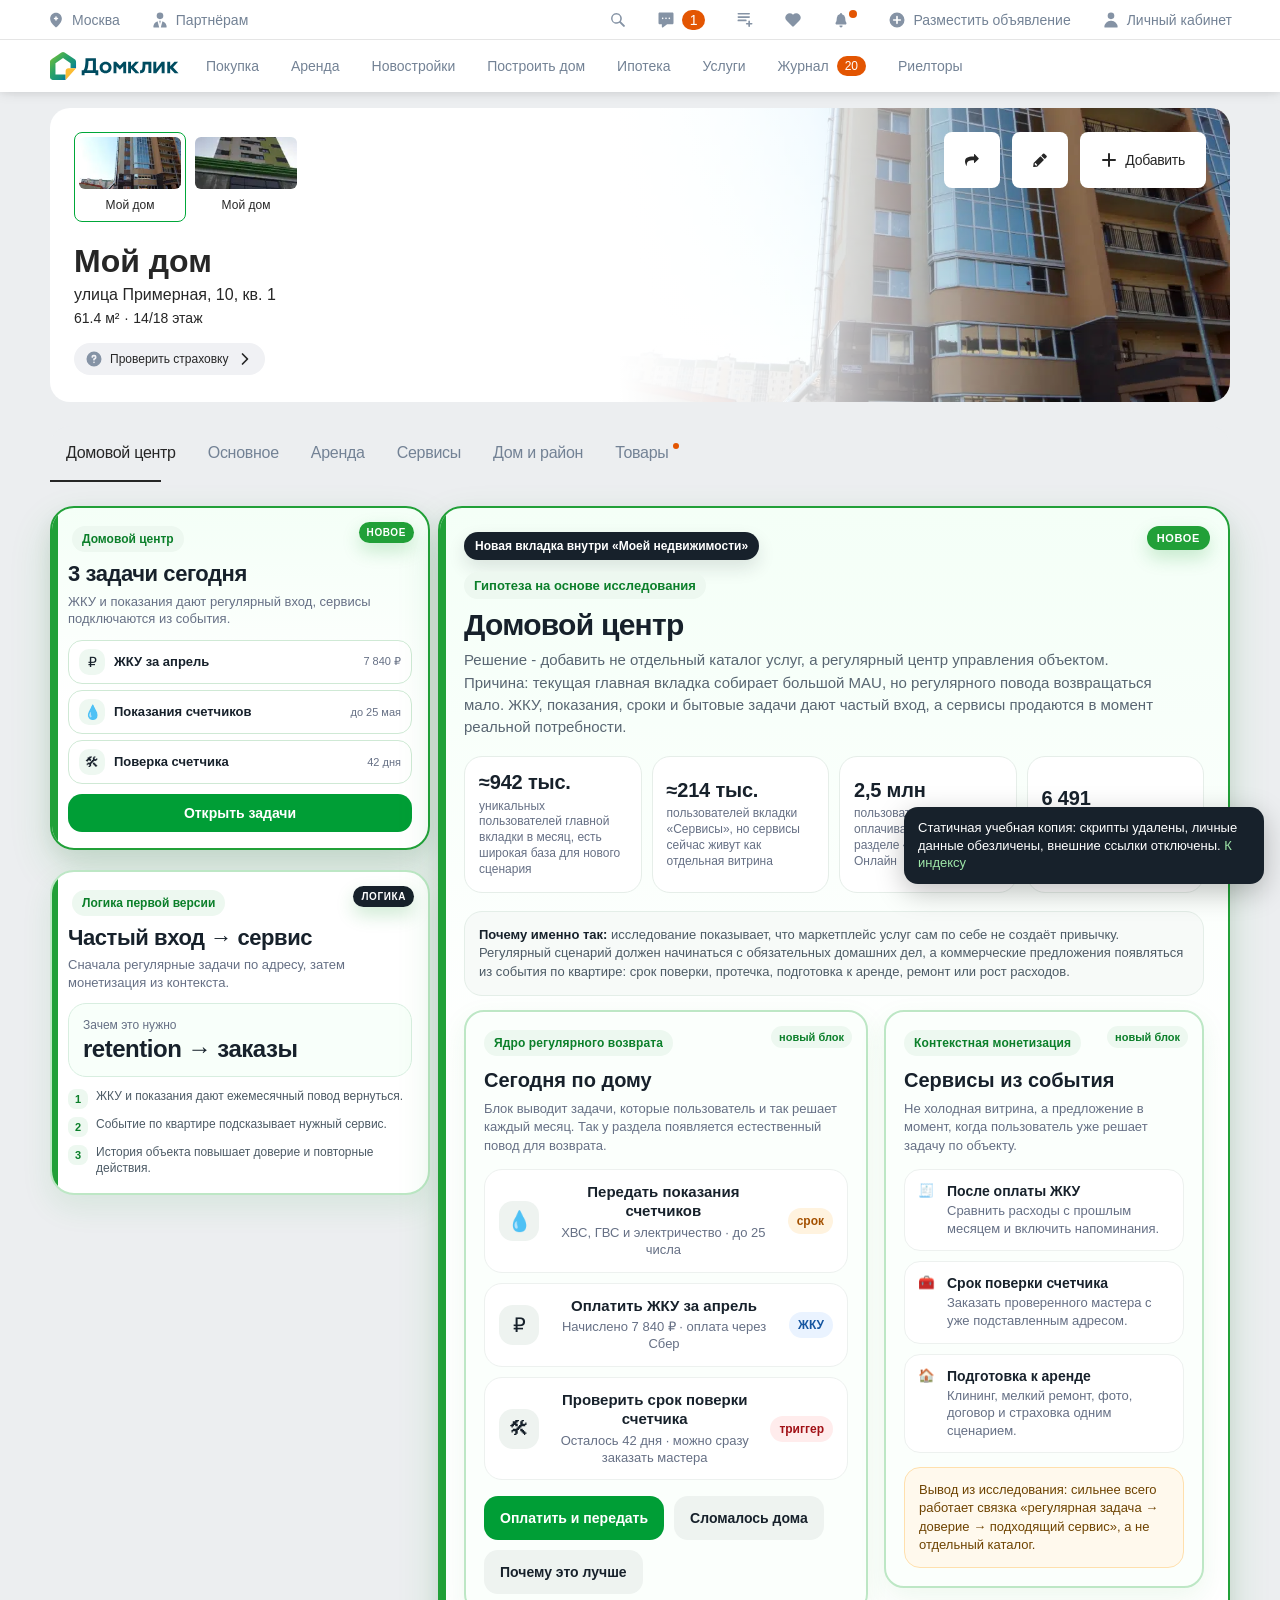
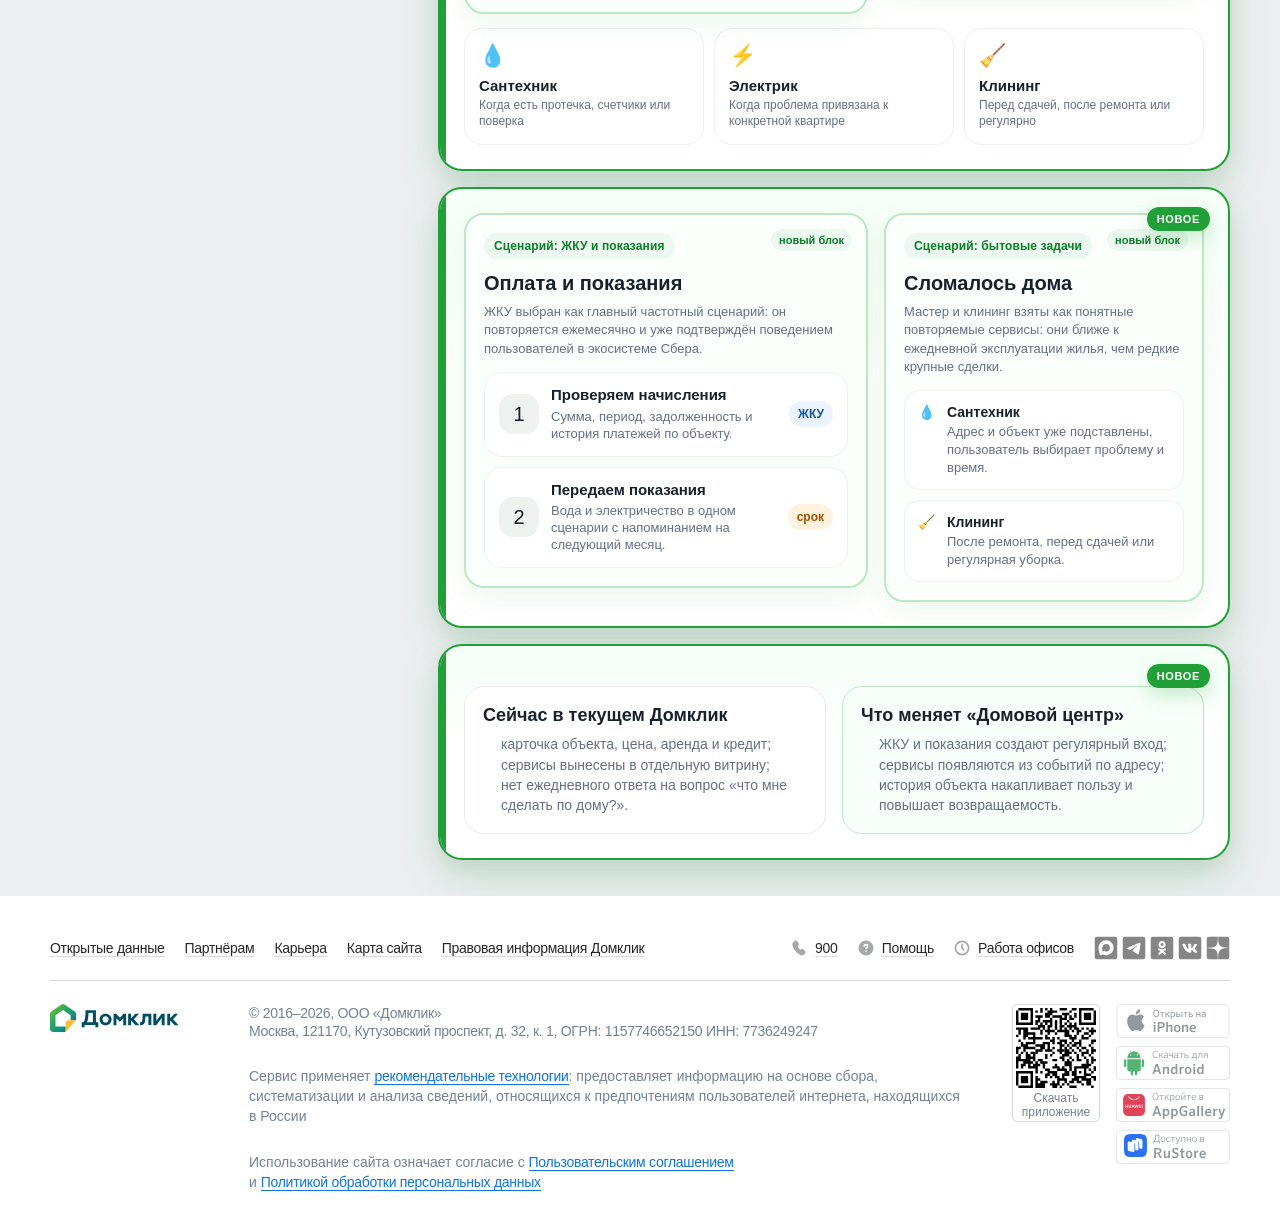
==== commit d79d12a8: "Move concept logic into left sidebar" ====
--- a/prototype/domclick_myhome_after_1to1.html
+++ b/prototype/domclick_myhome_after_1to1.html
@@ -100,6 +100,14 @@
   .oc-aside-link{height:38px;border-radius:14px;background:#009e36;color:#fff;text-decoration:none;display:flex;align-items:center;justify-content:center;font-size:14px;font-weight:800;}
   .oc-aside-proof{margin-top:10px;border-top:1px solid #edf3ef;padding-top:10px;color:#667085;font-size:12px;line-height:1.32;}
   .oc-aside-proof b{color:#17212b;}
+  .oc-aside-card.oc-aside-logic{background:#fff;border-color:#bde7c5;box-shadow:0 12px 30px rgba(33,160,56,.10);}
+  .oc-aside-card.oc-aside-logic:after{content:'ЛОГИКА';background:#17212b;}
+  .oc-aside-metric{border-radius:18px;background:#f8fffa;border:1px solid #d8eee0;padding:14px;margin:6px 0 12px;}
+  .oc-aside-metric span{display:block;color:#667085;font-size:12px;margin-bottom:4px;}
+  .oc-aside-metric b{display:block;color:#17212b;font-size:24px;line-height:1.08;letter-spacing:-.02em;}
+  .oc-aside-steps{display:grid;gap:8px;margin:0;padding:0;list-style:none;}
+  .oc-aside-steps li{display:flex;gap:8px;align-items:flex-start;color:#4d5b66;font-size:12px;line-height:1.32;}
+  .oc-aside-steps i{flex:0 0 20px;width:20px;height:20px;border-radius:8px;background:#edf8f0;color:#0b7f2a;display:flex;align-items:center;justify-content:center;font-style:normal;font-weight:900;font-size:11px;}
   .oc-beforeafter{display:grid;grid-template-columns:1fr 1fr;gap:16px;margin-top:16px;}.oc-ba{border:1px solid #e7ece9;border-radius:20px;background:#fff;padding:18px;}.oc-ba.after{border-color:#bde7c5;background:#f8fffa;}.oc-ba h3{font-size:18px;margin:0 0 8px;}.oc-ba ul{margin:8px 0 0 18px;padding:0;color:#667085;line-height:1.45;font-size:14px;}
   .oc-note{margin-top:14px;border-radius:16px;background:#fff9ed;border:1px solid #ffe0ad;color:#6e4300;padding:13px 14px;font-size:13px;line-height:1.4;}
   .oc-clickable{cursor:pointer;transition:transform .16s ease,box-shadow .16s ease,border-color .16s ease,background .16s ease;}
@@ -113,7 +121,7 @@
   .oc-mini-status.is-open{display:block;}
   /* On the new concept tab we keep the original page shell, but hide the old baseline content below the prototype. */
   .oc-after-wrap ~ *{display:none!important;}
-  #mainPageAsidePortal .oc-aside-card ~ *{display:none!important;}
+  #mainPageAsidePortal > *:not(.oc-aside-card){display:none!important;}
   @media(max-width:900px){.oc-after-head,.oc-after-grid,.oc-beforeafter{display:block}.oc-after-status{margin-top:14px}.oc-actions,.oc-research{grid-template-columns:1fr}.oc-task{grid-template-columns:40px 1fr}.oc-tag{grid-column:2;width:max-content;margin-top:2px}}
 </style>
 </head><body><div id="app"><header class="tpln-main-topline--12-2-0" data-e2e-id="topline"><div class="tpln-header-root--12-2-0" data-e2e-id="topline__header"><div class="tpln-header-header--12-2-0" aria-label="Навигация первого уровня"><div class="tpln-navItem-root--12-2-0"><div role="button" class="tpln-navItem-item--12-2-0 tpln-navItem-in-header--12-2-0" data-e2e-id="topline__region-open" tabindex="0"><div class="tpln-navItem-itemContent--12-2-0"><div class="tpln-navItem-title--12-2-0"><div class="icon-root-864-8-0-1 tpln-navItem-icon--12-2-0"><svg xmlns="http://www.w3.org/2000/svg" width="16" height="16" fill="none"><path fill="currentColor" fill-rule="evenodd" d="m8 14.519-.537.625L8 14.52Zm-.539.624.002.001a.857.857 0 0 0 1.074 0L8 14.52l.537.626.002-.002.003-.003.013-.01.047-.04a20.82 20.82 0 0 0 .763-.677 22.788 22.788 0 0 0 1.795-1.87c1.27-1.491 2.707-3.622 2.707-5.765C13.867 3.217 11.279.667 8 .667c-3.28 0-5.867 2.55-5.867 6.11 0 2.144 1.438 4.275 2.707 5.766a22.781 22.781 0 0 0 2.558 2.547l.046.04.014.01.003.003Zm.54-10.81c.404 0 .732.329.732.734V5.8h.734a.733.733 0 0 1 0 1.467h-.734V8a.733.733 0 1 1-1.466 0v-.733h-.734a.733.733 0 1 1 0-1.467h.734v-.733c0-.405.328-.734.733-.734Z" clip-rule="evenodd"></path></svg></div><span class="tpln-navItem-text--12-2-0" data-e2e-id="topline__link-region">Москва</span></div></div></div></div><div class="tpln-navItem-root--12-2-0"><a href="#" data-original-href="https://pro.domclick.ru/?from=topline2020" class="tpln-navItem-item--12-2-0 tpln-navItem-in-header--12-2-0" data-e2e-id="topline__partners" tabindex="0"><div class="tpln-navItem-itemContent--12-2-0"><div class="tpln-navItem-title--12-2-0"><div class="icon-root-864-8-0-1 tpln-navItem-icon--12-2-0"><svg xmlns="http://www.w3.org/2000/svg" width="16" height="16" fill="none"><path fill="currentColor" d="M11.334 3.833a3.333 3.333 0 1 1-6.667 0 3.333 3.333 0 0 1 6.667 0ZM5.561 9.175a6.277 6.277 0 0 0-4.228 5.933c0 .216.176.392.393.392h5.477a.841.841 0 0 1-.01-.032L5.562 9.175ZM8.798 15.5h5.477a.392.392 0 0 0 .392-.392 6.277 6.277 0 0 0-4.228-5.933l-1.632 6.293a.841.841 0 0 1-.01.032Zm.004-6.653a6.375 6.375 0 0 0-.41-.014h-.784a6.37 6.37 0 0 0-.41.014L8 11.94l.802-3.093Z"></path></svg></div><span class="tpln-navItem-text--12-2-0" data-e2e-id="topline__link-partners">Партнёрам</span></div></div></a></div><div class="tpln-navItem-root--12-2-0 tpln-navItem-pushRight--12-2-0"><div role="button" class="tpln-navItem-item--12-2-0 tpln-navItem-in-header--12-2-0" data-e2e-id="topline__search" aria-label="Поиск" tabindex="0"><div class="tpln-navItem-itemContent--12-2-0 tpln-navItem-onlyContent--12-2-0"><div class="tpln-navItem-title--12-2-0"></div><div class="tpln-styles-wrap--12-2-0"><div class="icon-root-864-8-0-1 tpln-styles-icon--12-2-0"><svg xmlns="http://www.w3.org/2000/svg" width="16" height="16" fill="none"><path fill="currentColor" d="M6.447 1.114a5.333 5.333 0 0 1 4.412 8.33l3.734 3.735a1 1 0 0 1-1.415 1.414L9.445 10.86a5.334 5.334 0 1 1-2.997-9.745Zm0 1.467a3.867 3.867 0 1 0 0 7.733 3.867 3.867 0 0 0 0-7.733Z"></path></svg></div></div></div></div></div><div class="tpln-navItem-root--12-2-0 tpln-navItem-chat--12-2-0"><div role="button" class="tpln-navItem-item--12-2-0 tpln-navItem-in-header--12-2-0" tabindex="0"><div class="tpln-navItem-itemContent--12-2-0 tpln-navItem-chat--12-2-0"><div class="tpln-navItem-title--12-2-0"></div><div role="button" tabindex="-1" class="index_module_button_widget__6a09eb95" data-e2e-id="chat-topline-button"><div class="tpln-chat-chat--12-2-0 index_module_root__6a09eb95"><div class="icon-root-864-8-0-1 index_module_icon__6a09eb95"><svg xmlns="http://www.w3.org/2000/svg" width="16" height="16" fill="none"><path fill="currentColor" fill-rule="evenodd" d="M1.75.5C1.06.5.5 1.06.5 1.75v9.167c0 .69.56 1.25 1.25 1.25h2.083v2.5a.833.833 0 0 0 1.354.65l3.939-3.15h5.124c.69 0 1.25-.56 1.25-1.25V1.75c0-.69-.56-1.25-1.25-1.25H1.75Zm2.917 6.667a.833.833 0 1 0 0-1.667.833.833 0 0 0 0 1.667Zm3.333 0A.833.833 0 1 0 8 5.5a.833.833 0 0 0 0 1.667Zm4.167-.834a.833.833 0 1 1-1.667 0 .833.833 0 0 1 1.667 0Z" clip-rule="evenodd"></path></svg></div><span class="bdg-root-997-16-0-4 bdg-error-32f-16-0-4 bdg-small-a45-16-0-4 bdg-primary-80c-16-0-4 bdg-counter-dad-16-0-4">1</span></div></div></div></div></div><div class="tpln-navItem-root--12-2-0"><a href="#" data-original-href="https://domclick.ru/compare?from=topline2020" class="tpln-navItem-item--12-2-0 tpln-navItem-in-header--12-2-0" data-e2e-id="topline__compare" aria-label="Сравнение" tabindex="0"><div class="tpln-navItem-itemContent--12-2-0"><div class="tpln-navItem-title--12-2-0"><div class="icon-root-864-8-0-1 tpln-navItem-icon--12-2-0"><svg xmlns="http://www.w3.org/2000/svg" width="16" height="16" fill="none"><g fill="currentColor" fill-rule="evenodd" clip-rule="evenodd"><path d="M.5 1.75c0-.46.373-.833.833-.833h10.834a.833.833 0 0 1 0 1.666H1.333A.833.833 0 0 1 .5 1.75Zm0 3.333c0-.46.373-.833.833-.833h10.834a.833.833 0 0 1 0 1.667H1.333A.833.833 0 0 1 .5 5.083Zm0 3.334c0-.46.373-.834.833-.834h7.5a.833.833 0 1 1 0 1.667h-7.5A.833.833 0 0 1 .5 8.417Zm8.333 3.333c0-.46.373-.833.834-.833h5a.833.833 0 0 1 0 1.666h-5a.833.833 0 0 1-.834-.833Z"></path><path d="M12.167 15.083a.833.833 0 0 1-.834-.833v-5a.833.833 0 0 1 1.667 0v5c0 .46-.373.833-.833.833Z"></path></g></svg></div></div></div></a></div><div class="tpln-navItem-root--12-2-0"><a href="#" data-original-href="https://domclick.ru/favorites?from=topline2020" class="tpln-navItem-item--12-2-0 tpln-navItem-in-header--12-2-0" aria-label="Избранное" tabindex="0"><div class="tpln-navItem-itemContent--12-2-0"><div class="tpln-navItem-title--12-2-0"><div class="icon-root-864-8-0-1 tpln-navItem-icon--12-2-0"><svg xmlns="http://www.w3.org/2000/svg" width="16" height="16" fill="none"><path fill="currentColor" fill-rule="evenodd" d="M1.745 2.615a4.215 4.215 0 0 1 6.053 0L8 2.82l.202-.206a4.215 4.215 0 0 1 6.053 0 4.413 4.413 0 0 1 0 6.144l-5.45 5.57c-.442.45-1.168.45-1.609 0l-5.45-5.57a4.414 4.414 0 0 1-.001-6.144Z" clip-rule="evenodd"></path></svg></div></div></div></a></div><div class="tpln-navItem-root--12-2-0 tpln-navItem-notifications--12-2-0"><div role="button" class="tpln-navItem-item--12-2-0 tpln-navItem-in-header--12-2-0" aria-label="Уведомления" tabindex="0"><div class="tpln-navItem-itemContent--12-2-0 tpln-navItem-notifications--12-2-0 tpln-navItem-onlyContent--12-2-0"><div class="tpln-navItem-title--12-2-0"></div><div class="tpln-notifications-notifications--12-2-0"><div class="BellWidgetView-module_bell__uXBsj" data-e2e-id="bell_widget"><div class="BellContainer-module_wrapper__fiqUv"><button class="BellButton-module_bell_button__lls4c"><span title="42" class="BellButton-module_bell_button__acne__HI7xL" data-e2e-id="bell_widget_counter"><div class="icon-root-864-8-0-1 BellButton-module_bell_button__icon__NQp0S BellButton-module_bell_button__counter__mrfYk"><svg xmlns="http://www.w3.org/2000/svg" fill="currentColor" viewBox="0 0 16 16"><path d="M8 1a1 1 0 0 0-1 1v.12a4.17 4.17 0 0 0-3.15 3.6L3.5 9l-.87 1.74A1.21 1.21 0 0 0 3.7 12.5h8.58a1.21 1.21 0 0 0 1.08-1.76L12.5 9l-.35-3.27A4.17 4.17 0 0 0 9 2.13V2a1 1 0 0 0-1-1zm0 14.5c1 0 1.5-.95 1.5-1.5v-.5h-3v.5c0 .55.5 1.5 1.5 1.5z"></path></svg></div></span></button></div></div></div></div></div></div><div class="tpln-navItem-root--12-2-0 tpln-navItem-newOffer--12-2-0"><a href="#" data-original-href="https://my.domclick.ru/offers/new?from=topline2020" class="tpln-navItem-item--12-2-0 tpln-navItem-in-header--12-2-0" data-e2e-id="topline__new-offer" tabindex="0"><div class="tpln-navItem-itemContent--12-2-0"><div class="tpln-navItem-title--12-2-0"><div class="icon-root-864-8-0-1 tpln-navItem-icon--12-2-0"><svg xmlns="http://www.w3.org/2000/svg" width="16" height="16" fill="none"><path fill="currentColor" fill-rule="evenodd" d="M15.5 8a7.5 7.5 0 1 1-15 0 7.5 7.5 0 0 1 15 0ZM8.833 4.667a.833.833 0 1 0-1.666 0v2.5h-2.5a.833.833 0 1 0 0 1.666h2.5v2.5a.833.833 0 1 0 1.666 0v-2.5h2.5a.833.833 0 1 0 0-1.666h-2.5v-2.5Z" clip-rule="evenodd"></path></svg></div><span class="tpln-navItem-text--12-2-0" data-e2e-id="topline__link-new-offer">Разместить объявление</span></div></div></a></div><div class="tpln-navItem-root--12-2-0"><div role="button" class="tpln-navItem-item--12-2-0 tpln-navItem-in-header--12-2-0" data-e2e-id="topline__user" tabindex="0"><div class="tpln-navItem-itemContent--12-2-0 undefined"><div class="tpln-navItem-title--12-2-0"><div class="icon-root-864-8-0-1 tpln-navItem-icon--12-2-0"><svg xmlns="http://www.w3.org/2000/svg" width="16" height="16" fill="none"><path fill="currentColor" d="M11.334 3.833a3.333 3.333 0 1 1-6.667 0 3.333 3.333 0 0 1 6.667 0ZM1.333 15.108a6.274 6.274 0 0 1 6.275-6.275h.784a6.274 6.274 0 0 1 6.275 6.275.392.392 0 0 1-.392.392H1.725a.392.392 0 0 1-.392-.392Z"></path></svg></div><span class="tpln-navItem-text--12-2-0" data-e2e-id="topline__link-user">Личный кабинет</span></div></div><div class="tpln-collapsibleChildren-hidden--12-2-0"><div class="f-cl-root-1f7-5-0-3" tabindex="-1"><div tabindex="0" class="f-cl-sentinel-42b-5-0-3" role="presentation"></div><div class="tpln-navSubmenu-navSubmenu--12-2-0"><div class="tpln-navSubmenu-content--12-2-0"><div class="tpln-SberElk-sberElk--12-2-0"><div id="elk_sub_menu_item_element_id" data-theme="light"><div class="web_profile_composition_domclick">
@@ -186,6 +194,17 @@
     <li class="oc-clickable" data-oc-target="oc-flow-services" tabindex="0"><i>🛠</i><b>Поверка счетчика</b><span>42 дня</span></li>
   </ul>
   <a class="oc-aside-link oc-clickable" data-oc-target="oc-flow-jku" href="#oc-flow-jku">Открыть задачи</a>
+</div>
+<div class="oc-aside-card oc-aside-logic">
+  <div class="oc-aside-kicker">Логика первой версии</div>
+  <h3 class="oc-aside-title">Частый вход → сервис</h3>
+  <p class="oc-aside-text">Сначала регулярные задачи по адресу, затем монетизация из контекста.</p>
+  <div class="oc-aside-metric"><span>Зачем это нужно</span><b>retention → заказы</b></div>
+  <ul class="oc-aside-steps">
+    <li><i>1</i><span>ЖКУ и показания дают ежемесячный повод вернуться.</span></li>
+    <li><i>2</i><span>Событие по квартире подсказывает нужный сервис.</span></li>
+    <li><i>3</i><span>История объекта повышает доверие и повторные действия.</span></li>
+  </ul>
 </div><div class="zJtED"><div class="rUqXQ"><div class="PnNyO Nd0f5"><div class="k7_oR"><div class="DwZ6P"><div class="CYQeb"><h3 class="ilXEX">Успейте защитить квартиру за&nbsp;1&nbsp;₽</h3><p class="EOeg1">Акция действует до 12 мая</p></div><div class="picture-picture-f61-5-0-6 UKkuY" style="width: 84px; height: 84px;"><picture class="picture-pictureContent-486-5-0-6"><img alt="" class="picture-image-object-fit--fill-3ef-5-0-6" width="84" height="84" loading="eager" src="../Основное_files/insurance-promo-one-ruble.webp" style="object-position: 50% 50%;"></picture></div></div><div class="eERJF"><button class="btn-root-119-19-4-2 btn-primary-a30-19-4-2 btn-medium-fdc-19-4-2 btn-typeButtonReset-268-19-4-2 btn-fluid-af4-19-4-2 btn-withContainer-203-19-4-2" tabindex="0" type="button"><span class="btn-text-398-19-4-2">Застраховать</span></button></div></div></div></div><div class="OHimn"><div class="rUqXQ"><div class="PnNyO Nd0f5"><div class="mcXPY GqeIx"><h4 class="PlvDu">Сгенерируйте интерьер</h4><div class="QK12s qWsqY"><div class="picture-picture-f61-5-0-6" style="width: 16px; height: 16px;"><picture class="picture-pictureContent-486-5-0-6"><img alt="" class="picture-image-object-fit--fill-3ef-5-0-6" width="16" height="16" loading="eager" src="../Основное_files/kandinsky.webp" style="object-position: 50% 50%;"></picture></div></div></div><button class="xs6N8"></button></div></div></div></div><div class="AvTCN"><div class="RerNI"><div class="hnwsw"><div class="mJUwv"><img alt="" class="EKU8d" src="[data-uri]"><div><p class="AGPw2">Синхронизировать данные о&nbsp;недвижимости со&nbsp;СберБанк Онлайн</p><div class="phYZQ"><button class="btn-root-119-19-4-2 btn-transparent-a22-19-4-2 btn-small-1ac-19-4-2 btn-typeButtonReset-268-19-4-2 btn-withContainer-203-19-4-2" tabindex="0" type="button"><span class="btn-text-398-19-4-2">Подробнее</span></button></div></div></div><button class="Y5UZz" aria-label="Закрыть виджет"><div class="icon-root-864-7-0-5 b6WLw"><svg xmlns="http://www.w3.org/2000/svg" fill="none" viewBox="0 0 16 16"><path fill="currentColor" d="M3.41 2A1 1 0 0 0 2 3.41L6.59 8 2 12.59A1 1 0 1 0 3.41 14L8 9.41 12.59 14A1 1 0 0 0 14 12.59L9.41 8 14 3.41A1 1 0 0 0 12.59 2L8 6.59 3.41 2z"></path></svg></div></button></div></div></div></div><section class="Q619h">
 <div class="oc-after-wrap">
   <section class="oc-after-card oc-proposed">
@@ -196,7 +215,6 @@
         <h1 class="oc-after-title">Домовой центр</h1>
         <p class="oc-after-sub">Решение - добавить не отдельный каталог услуг, а регулярный центр управления объектом. Причина: текущая главная вкладка собирает большой MAU, но регулярного повода возвращаться мало. ЖКУ, показания, сроки и бытовые задачи дают частый вход, а сервисы продаются в момент реальной потребности.</p>
       </div>
-      <div class="oc-after-status"><span>Логика первой версии</span><b>частый вход → сервис</b><span>сначала регулярные задачи, затем монетизация из контекста</span></div>
     </div>
 
     <div class="oc-research">
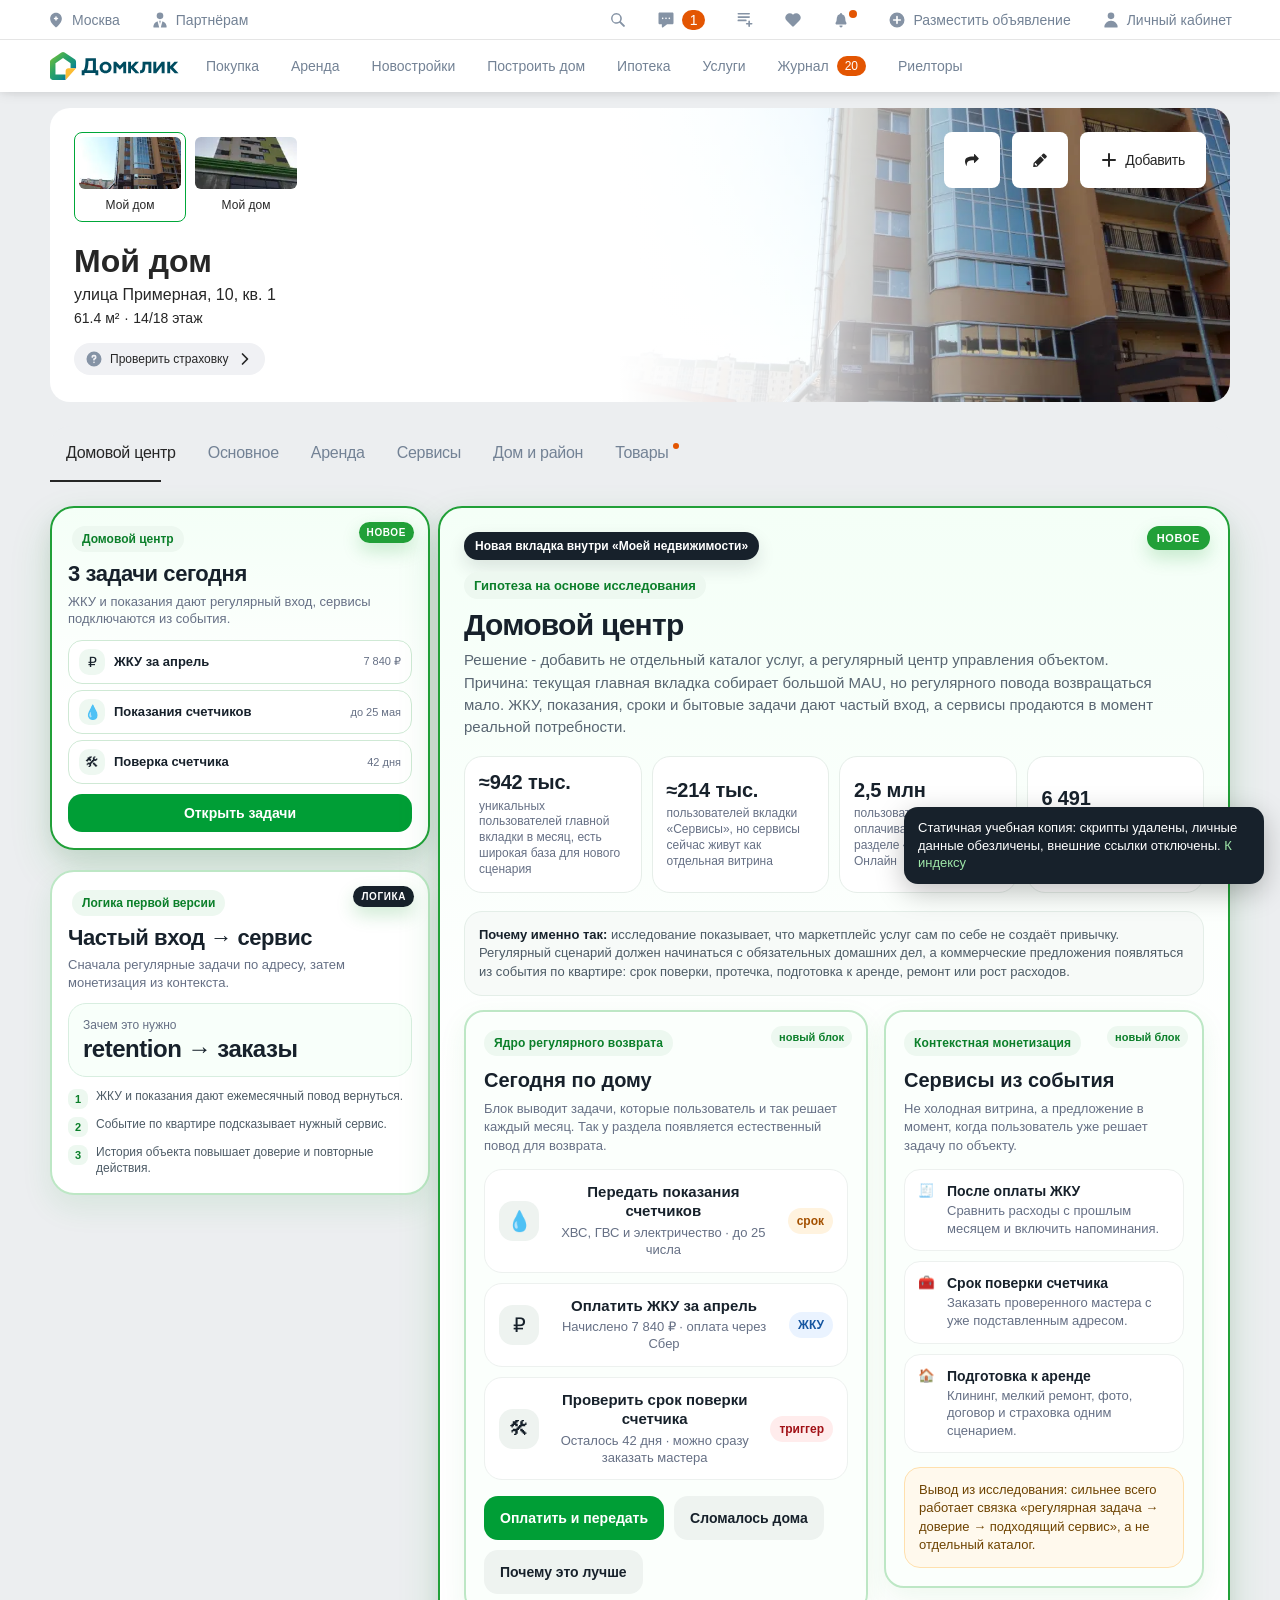
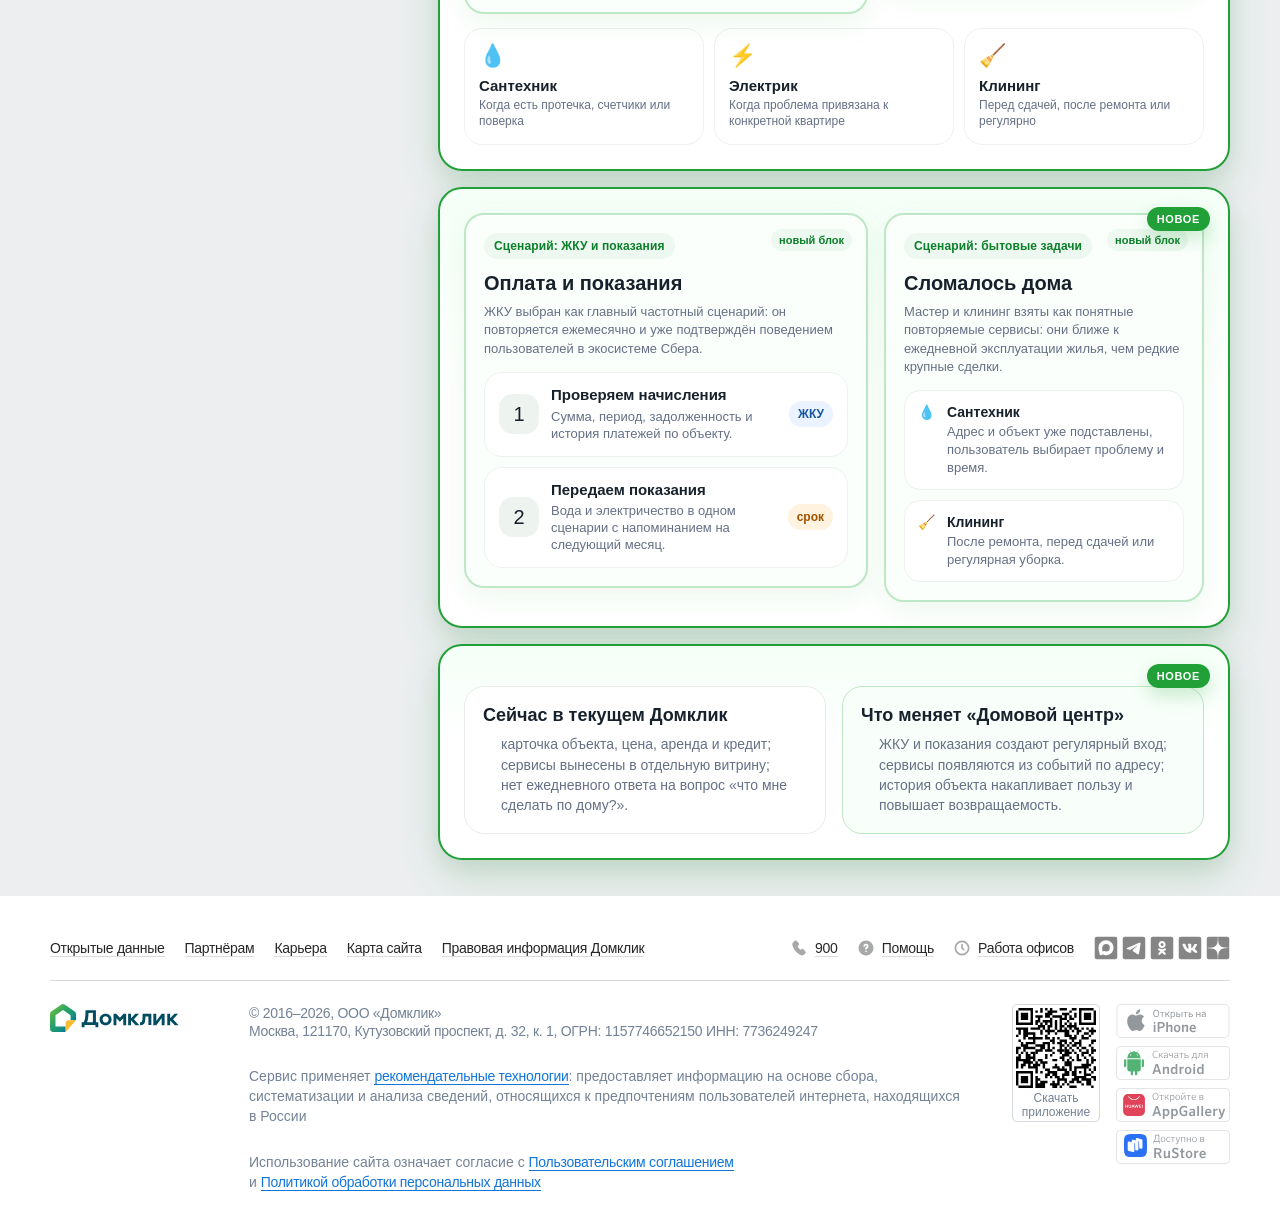
==== commit 134c4ea5: "Remove heavy green side bars" ====
--- a/prototype/domclick_myhome_after_1to1.html
+++ b/prototype/domclick_myhome_after_1to1.html
@@ -47,7 +47,7 @@
   .oc-after-wrap{width:100%;margin:0 0 20px 0;}
   .oc-after-card{position:relative;background:#fff;border-radius:24px;box-shadow:0 8px 24px rgba(23,33,43,.08);border:1px solid #e7ece9;padding:24px;margin-bottom:16px;color:#17212b;scroll-margin-top:120px;}
   .oc-after-card.oc-proposed{overflow:hidden;border:2px solid #21a038;box-shadow:0 18px 42px rgba(33,160,56,.16),0 8px 24px rgba(23,33,43,.08);background:linear-gradient(180deg,#f4fff7 0%,#fff 46%);}
-  .oc-after-card.oc-proposed:before{content:'';position:absolute;left:0;top:0;bottom:0;width:6px;background:#21a038;}
+  .oc-after-card.oc-proposed:before{content:none;}
   .oc-after-card.oc-proposed:after{content:'НОВОЕ';position:absolute;right:18px;top:18px;border-radius:999px;background:#21a038;color:#fff;font-size:11px;font-weight:900;letter-spacing:.06em;padding:6px 10px;box-shadow:0 8px 18px rgba(33,160,56,.22);}
   .oc-after-head{display:flex;align-items:flex-start;justify-content:space-between;gap:20px;margin-bottom:18px;}
   .oc-after-eyebrow{display:inline-flex;align-items:center;border-radius:999px;background:#edf8f0;color:#0b7f2a;font-size:13px;font-weight:800;padding:6px 10px;margin-bottom:10px;}
@@ -86,7 +86,7 @@
   .oc-proof{border-radius:18px;background:#f7faf8;border:1px solid #e4eee8;padding:14px;margin:14px 0;color:#4d5b66;font-size:13px;line-height:1.42;}
   .oc-proof b{color:#17212b;}
   .oc-aside-card{position:relative;overflow:hidden;background:linear-gradient(180deg,#f4fff7 0%,#fff 58%);border:2px solid #21a038;border-radius:24px;padding:18px 16px 16px;margin-bottom:12px;box-shadow:0 18px 42px rgba(33,160,56,.16),0 8px 24px rgba(23,33,43,.08);color:#17212b;}
-  .oc-aside-card:before{content:'';position:absolute;left:0;top:0;bottom:0;width:6px;background:#21a038;}
+  .oc-aside-card:before{content:none;}
   .oc-aside-card:after{content:'НОВОЕ';position:absolute;right:14px;top:14px;border-radius:999px;background:#21a038;color:#fff;font-size:10px;font-weight:900;letter-spacing:.06em;padding:5px 8px;box-shadow:0 8px 18px rgba(33,160,56,.22);}
   .oc-aside-kicker{display:inline-flex;border-radius:999px;background:#edf8f0;color:#0b7f2a;font-size:12px;font-weight:900;padding:6px 10px;margin-bottom:10px;margin-left:4px;}
   .oc-aside-title{font-size:22px;line-height:1.12;font-weight:800;margin:0 0 6px;color:#17212b;letter-spacing:-.02em;}
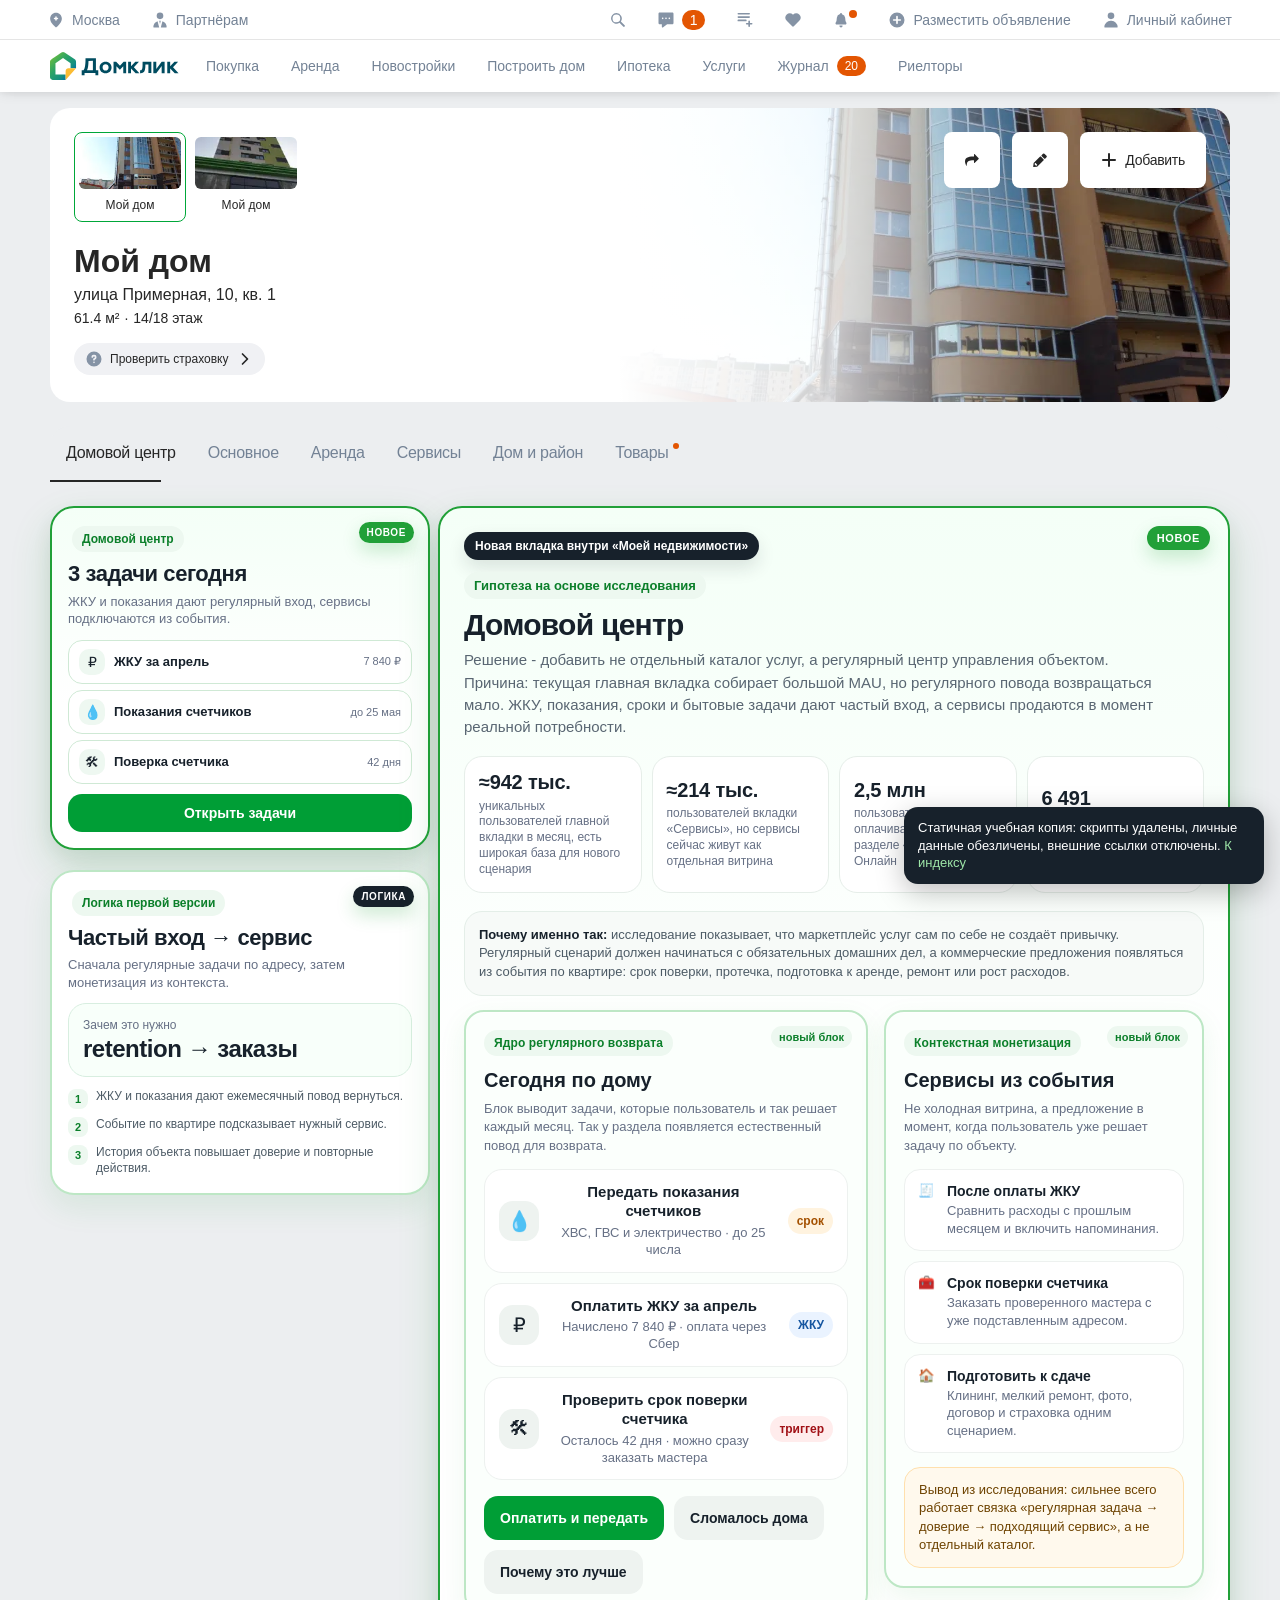
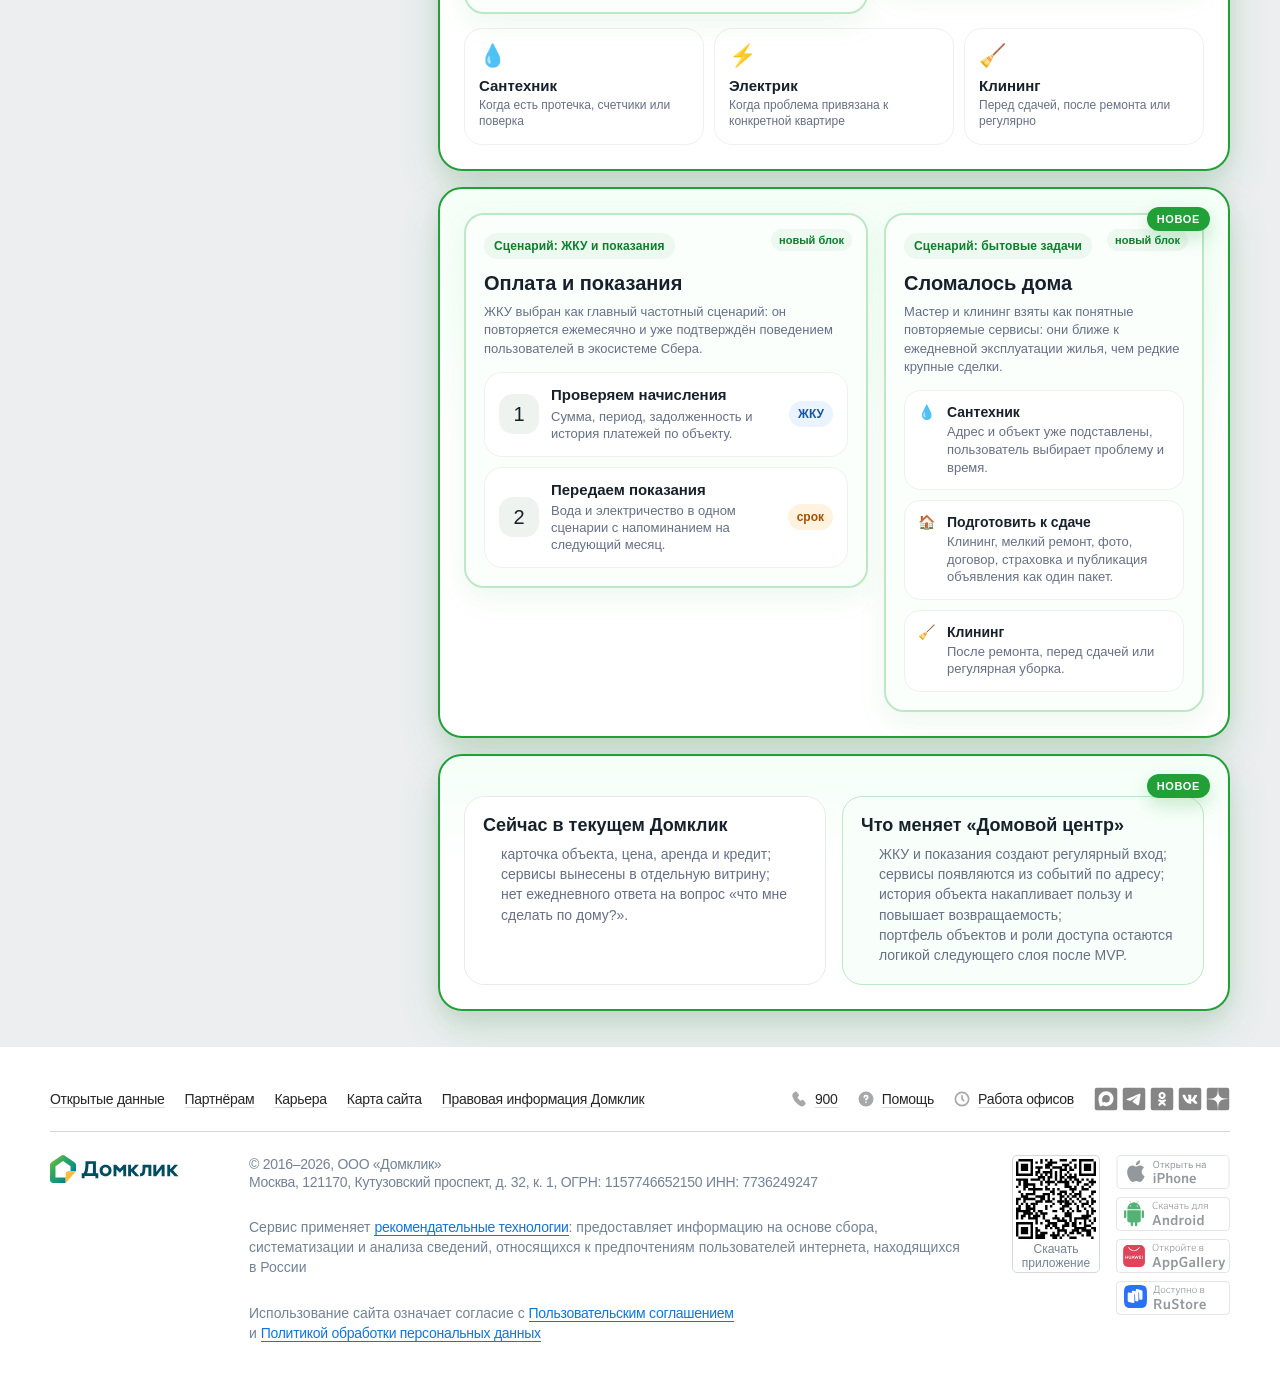
==== commit 80642b46: "Align prototype with coursework hypothesis" ====
--- a/prototype/domclick_myhome_after_1to1.html
+++ b/prototype/domclick_myhome_after_1to1.html
@@ -243,7 +243,7 @@
         <div class="oc-context">
           <button type="button" class="oc-context-item oc-clickable" data-oc-target="oc-flow-jku"><div>🧾</div><div><b>После оплаты ЖКУ</b><span>Сравнить расходы с прошлым месяцем и включить напоминания.</span></div></button>
           <button type="button" class="oc-context-item oc-clickable" data-oc-target="oc-flow-services"><div>🧰</div><div><b>Срок поверки счетчика</b><span>Заказать проверенного мастера с уже подставленным адресом.</span></div></button>
-          <button type="button" class="oc-context-item oc-clickable" data-oc-target="oc-flow-services"><div>🏠</div><div><b>Подготовка к аренде</b><span>Клининг, мелкий ремонт, фото, договор и страховка одним сценарием.</span></div></button>
+          <button type="button" class="oc-context-item oc-clickable" data-oc-target="oc-flow-services"><div>🏠</div><div><b>Подготовить к сдаче</b><span>Клининг, мелкий ремонт, фото, договор и страховка одним сценарием.</span></div></button>
         </div>
         <div class="oc-note">Вывод из исследования: сильнее всего работает связка «регулярная задача → доверие → подходящий сервис», а не отдельный каталог.</div>
       </div>
@@ -257,13 +257,13 @@
   <section class="oc-after-card oc-proposed oc-flow-card" id="oc-flow-jku">
     <div class="oc-after-grid">
       <div class="oc-after-block oc-proposed-block"><div class="oc-section-label">Сценарий: ЖКУ и показания</div><h3>Оплата и показания</h3><p class="oc-block-sub">ЖКУ выбран как главный частотный сценарий: он повторяется ежемесячно и уже подтверждён поведением пользователей в экосистеме Сбера.</p><div class="oc-task"><div class="oc-ico">1</div><div><b>Проверяем начисления</b><span>Сумма, период, задолженность и история платежей по объекту.</span></div><em class="oc-tag pay">ЖКУ</em></div><div class="oc-task"><div class="oc-ico">2</div><div><b>Передаем показания</b><span>Вода и электричество в одном сценарии с напоминанием на следующий месяц.</span></div><em class="oc-tag hot">срок</em></div></div>
-      <div class="oc-after-block oc-proposed-block" id="oc-flow-services"><div class="oc-section-label">Сценарий: бытовые задачи</div><h3>Сломалось дома</h3><p class="oc-block-sub">Мастер и клининг взяты как понятные повторяемые сервисы: они ближе к ежедневной эксплуатации жилья, чем редкие крупные сделки.</p><div class="oc-context"><div class="oc-context-item"><div>💧</div><div><b>Сантехник</b><span>Адрес и объект уже подставлены, пользователь выбирает проблему и время.</span></div></div><div class="oc-context-item"><div>🧹</div><div><b>Клининг</b><span>После ремонта, перед сдачей или регулярная уборка.</span></div></div></div></div>
+      <div class="oc-after-block oc-proposed-block" id="oc-flow-services"><div class="oc-section-label">Сценарий: бытовые задачи</div><h3>Сломалось дома</h3><p class="oc-block-sub">Мастер и клининг взяты как понятные повторяемые сервисы: они ближе к ежедневной эксплуатации жилья, чем редкие крупные сделки.</p><div class="oc-context"><div class="oc-context-item"><div>💧</div><div><b>Сантехник</b><span>Адрес и объект уже подставлены, пользователь выбирает проблему и время.</span></div></div><div class="oc-context-item"><div>🏠</div><div><b>Подготовить к сдаче</b><span>Клининг, мелкий ремонт, фото, договор, страховка и публикация объявления как один пакет.</span></div></div><div class="oc-context-item"><div>🧹</div><div><b>Клининг</b><span>После ремонта, перед сдачей или регулярная уборка.</span></div></div></div></div>
     </div>
   </section>
   <section class="oc-after-card oc-proposed oc-flow-card" id="oc-flow-history">
     <div class="oc-beforeafter">
       <div class="oc-ba"><h3>Сейчас в текущем Домклик</h3><ul><li>карточка объекта, цена, аренда и кредит;</li><li>сервисы вынесены в отдельную витрину;</li><li>нет ежедневного ответа на вопрос «что мне сделать по дому?».</li></ul></div>
-      <div class="oc-ba after"><h3>Что меняет «Домовой центр»</h3><ul><li>ЖКУ и показания создают регулярный вход;</li><li>сервисы появляются из событий по адресу;</li><li>история объекта накапливает пользу и повышает возвращаемость.</li></ul></div>
+      <div class="oc-ba after"><h3>Что меняет «Домовой центр»</h3><ul><li>ЖКУ и показания создают регулярный вход;</li><li>сервисы появляются из событий по адресу;</li><li>история объекта накапливает пользу и повышает возвращаемость;</li><li>портфель объектов и роли доступа остаются логикой следующего слоя после MVP.</li></ul></div>
     </div>
   </section>
 </div>
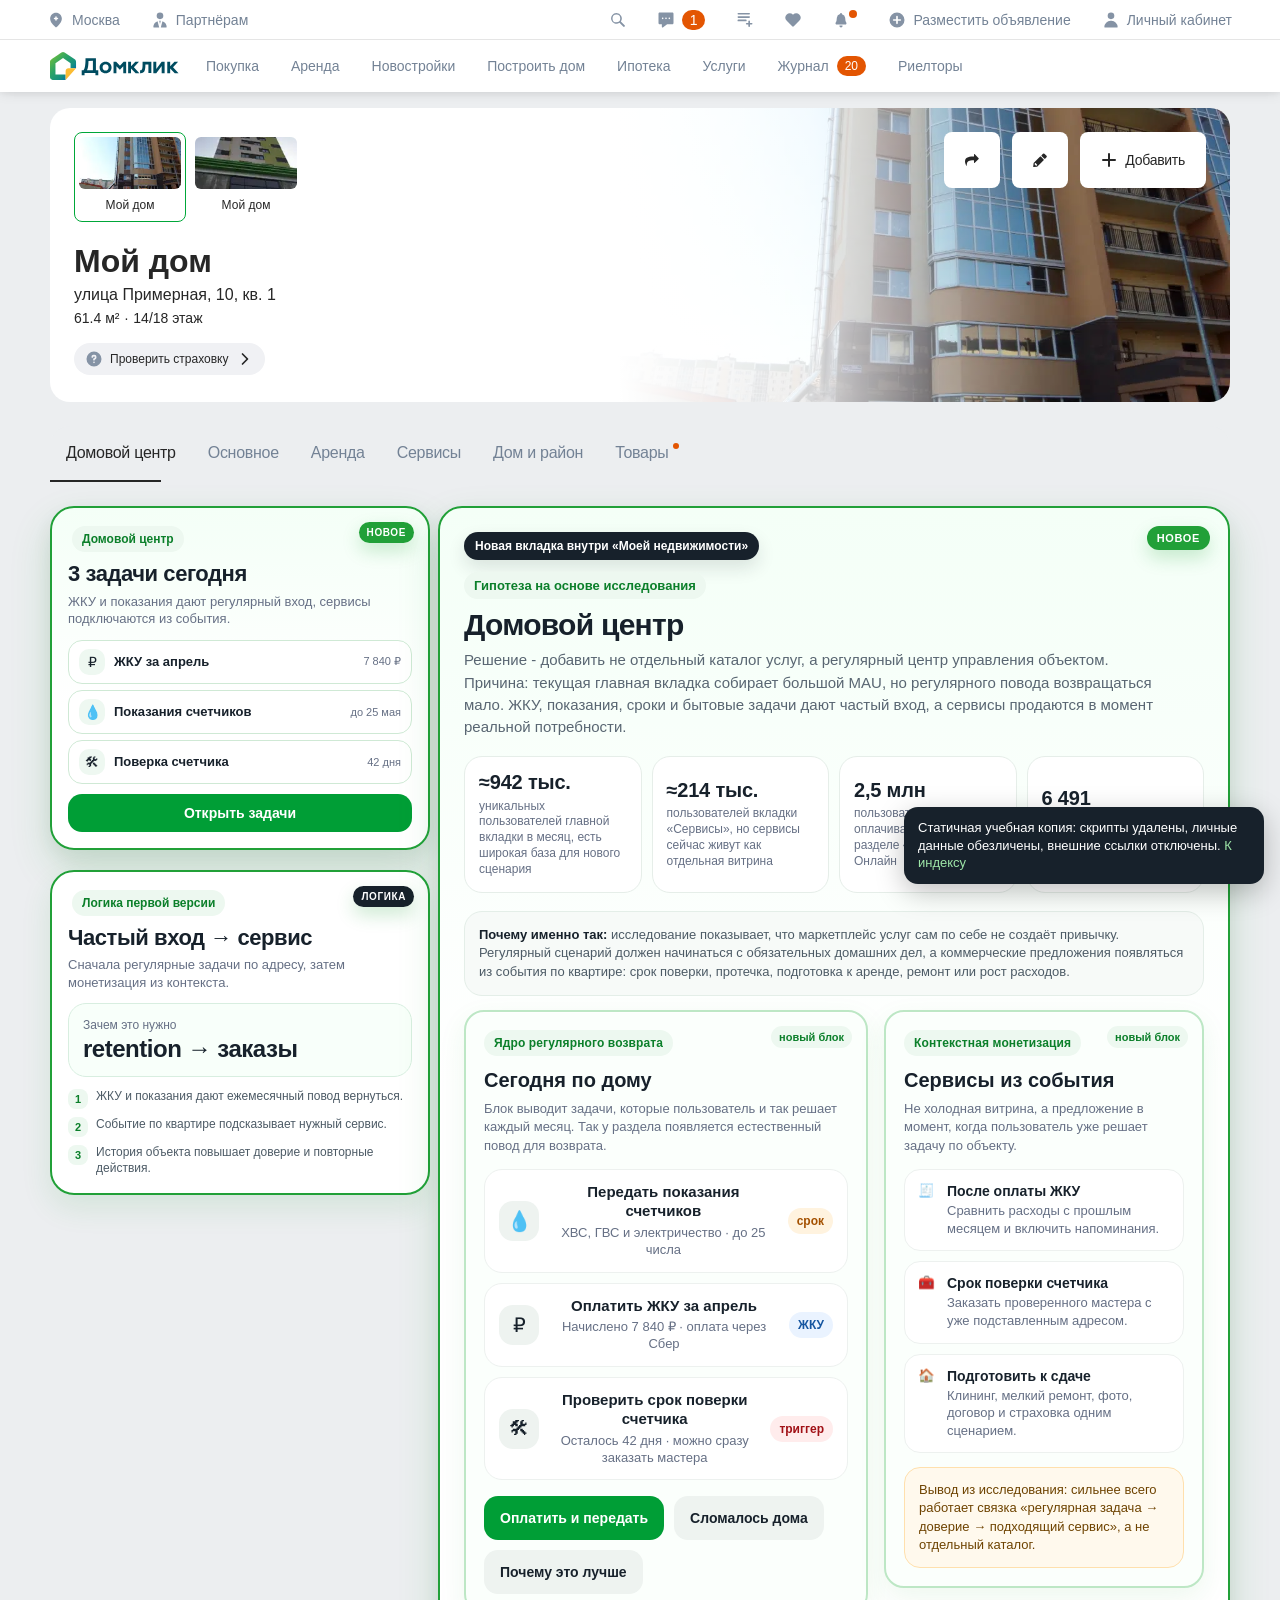
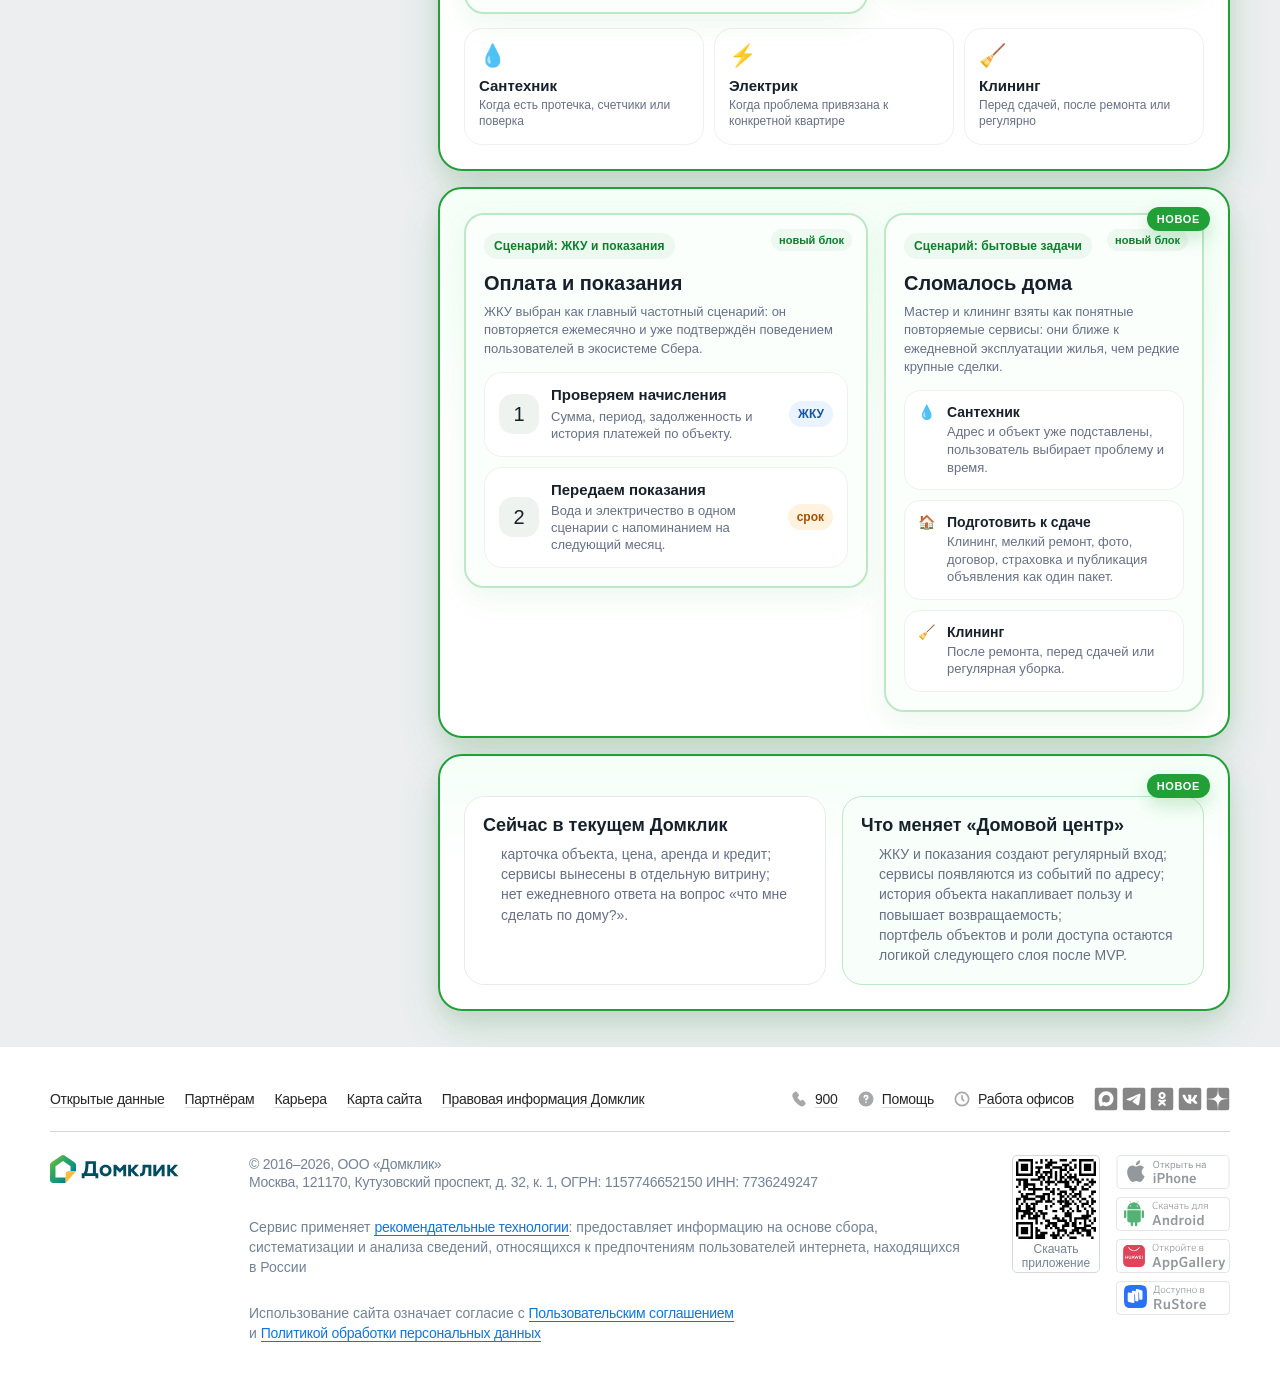
==== commit b32e95ab: "Strengthen left logic card border" ====
--- a/prototype/domclick_myhome_after_1to1.html
+++ b/prototype/domclick_myhome_after_1to1.html
@@ -100,7 +100,7 @@
   .oc-aside-link{height:38px;border-radius:14px;background:#009e36;color:#fff;text-decoration:none;display:flex;align-items:center;justify-content:center;font-size:14px;font-weight:800;}
   .oc-aside-proof{margin-top:10px;border-top:1px solid #edf3ef;padding-top:10px;color:#667085;font-size:12px;line-height:1.32;}
   .oc-aside-proof b{color:#17212b;}
-  .oc-aside-card.oc-aside-logic{background:#fff;border-color:#bde7c5;box-shadow:0 12px 30px rgba(33,160,56,.10);}
+  .oc-aside-card.oc-aside-logic{background:#fff;border-color:#21a038;box-shadow:0 12px 30px rgba(33,160,56,.12);}
   .oc-aside-card.oc-aside-logic:after{content:'ЛОГИКА';background:#17212b;}
   .oc-aside-metric{border-radius:18px;background:#f8fffa;border:1px solid #d8eee0;padding:14px;margin:6px 0 12px;}
   .oc-aside-metric span{display:block;color:#667085;font-size:12px;margin-bottom:4px;}
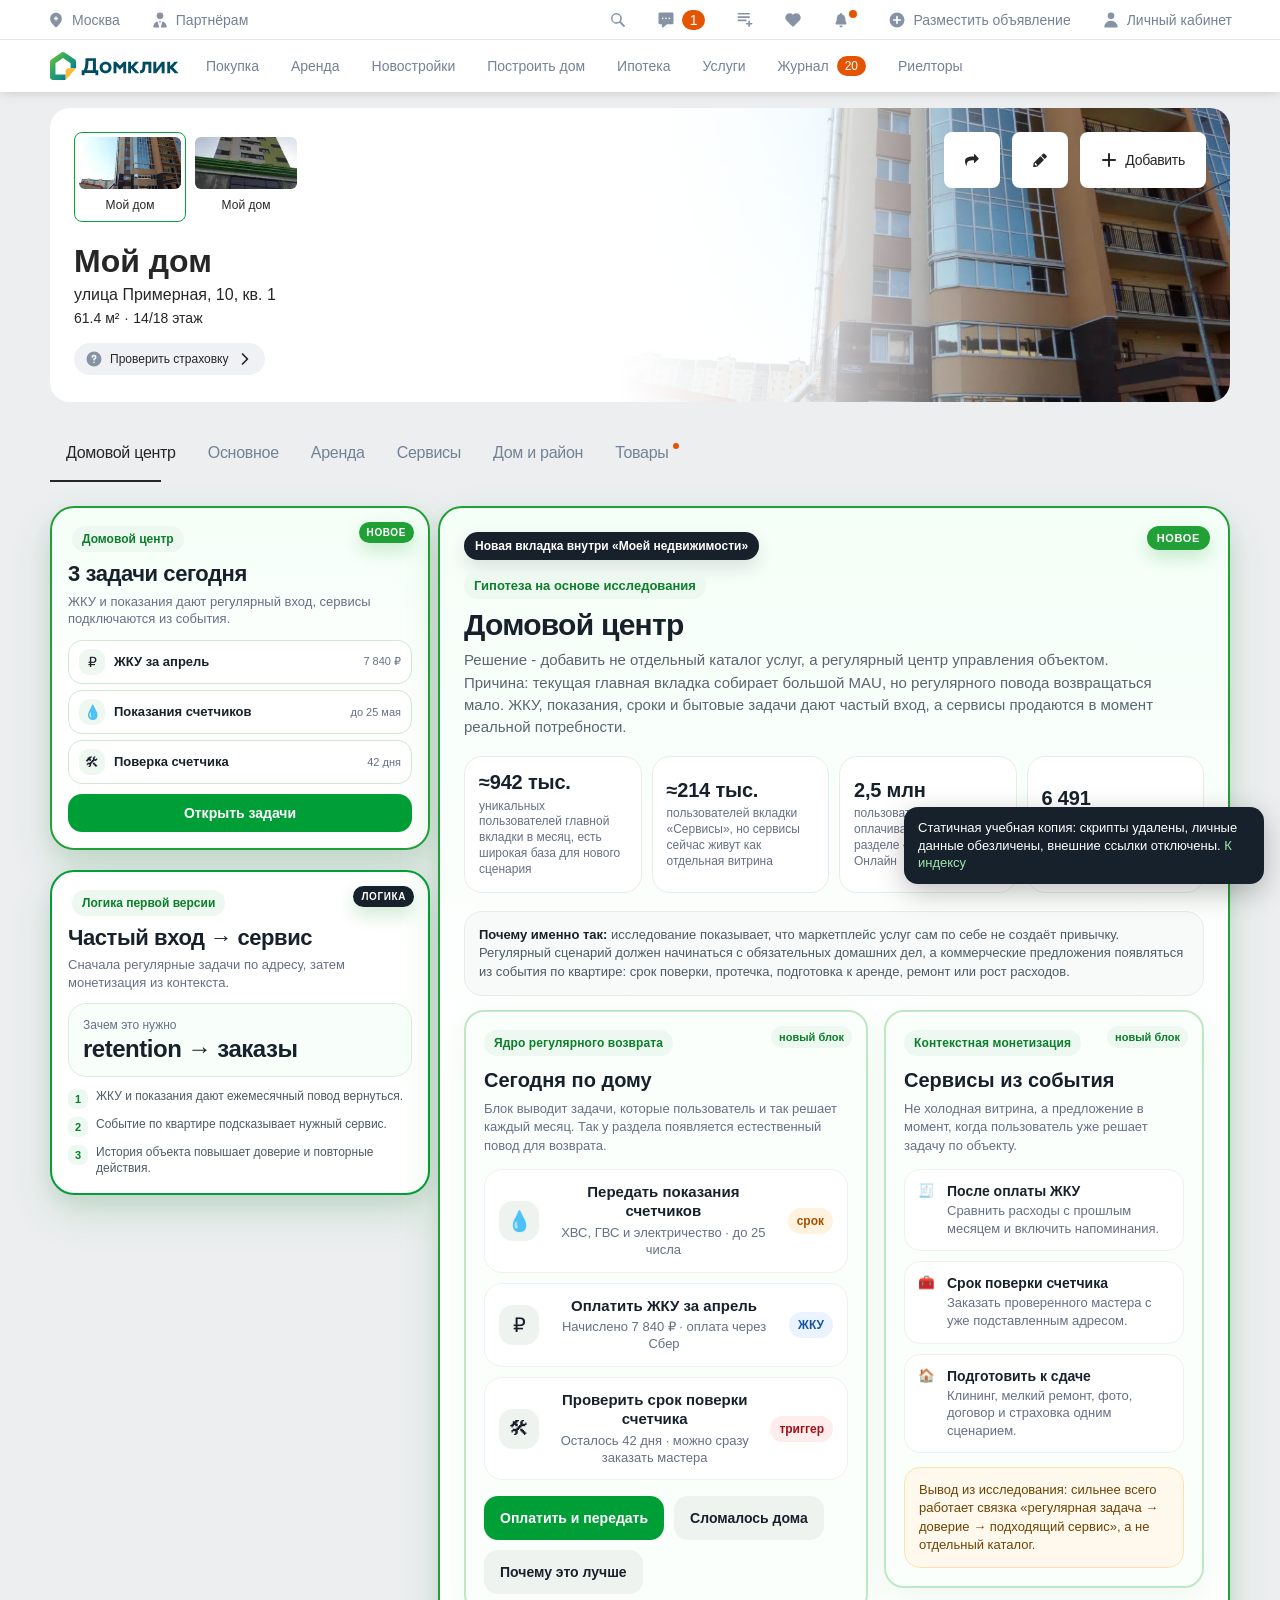
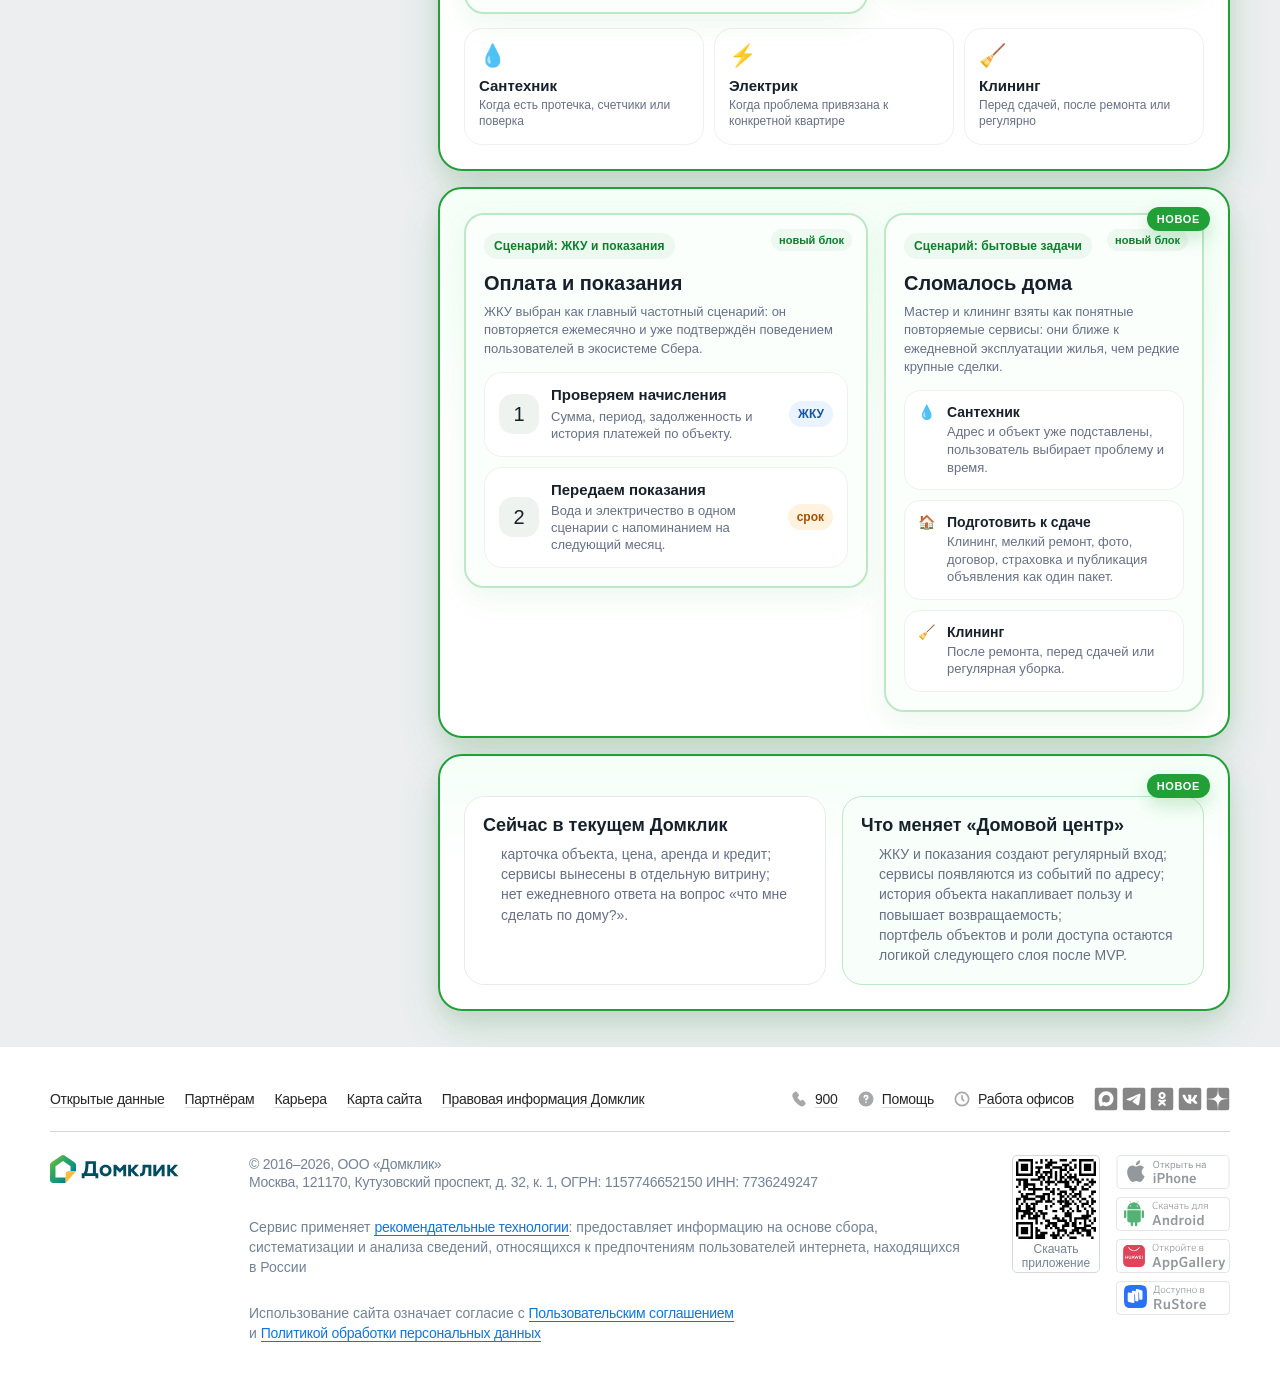
==== commit 7a3a0e1b: "Make left logic card border more visible" ====
--- a/prototype/domclick_myhome_after_1to1.html
+++ b/prototype/domclick_myhome_after_1to1.html
@@ -100,7 +100,7 @@
   .oc-aside-link{height:38px;border-radius:14px;background:#009e36;color:#fff;text-decoration:none;display:flex;align-items:center;justify-content:center;font-size:14px;font-weight:800;}
   .oc-aside-proof{margin-top:10px;border-top:1px solid #edf3ef;padding-top:10px;color:#667085;font-size:12px;line-height:1.32;}
   .oc-aside-proof b{color:#17212b;}
-  .oc-aside-card.oc-aside-logic{background:#fff;border-color:#21a038;box-shadow:0 12px 30px rgba(33,160,56,.12);}
+  .oc-aside-card.oc-aside-logic{background:#fff;border:2px solid #009e36;box-shadow:0 18px 42px rgba(33,160,56,.16),0 8px 24px rgba(23,33,43,.08);}
   .oc-aside-card.oc-aside-logic:after{content:'ЛОГИКА';background:#17212b;}
   .oc-aside-metric{border-radius:18px;background:#f8fffa;border:1px solid #d8eee0;padding:14px;margin:6px 0 12px;}
   .oc-aside-metric span{display:block;color:#667085;font-size:12px;margin-bottom:4px;}
